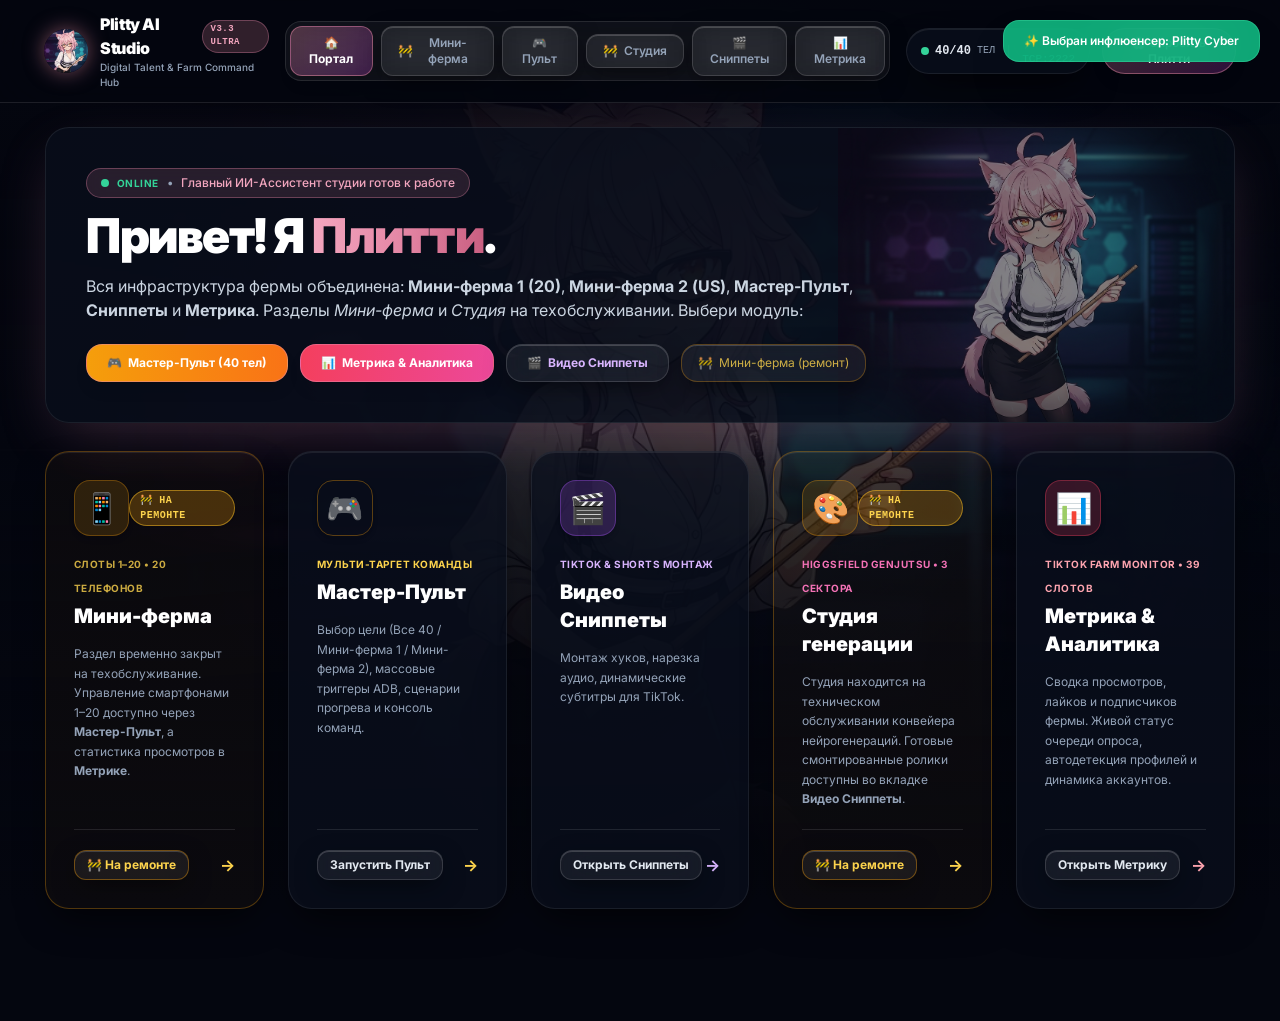
==== admin.html @ fc1f044a "feat(gateway): remove decommissioned Stand card from Portal route grid" ====
<!DOCTYPE html>
<html lang="ru" class="dark">
<head>
  <meta charset="UTF-8">
  <meta name="viewport" content="width=device-width, initial-scale=1.0, maximum-scale=1.0, user-scalable=no">
  <title>Plitty AI Studio — Command & Dance Center</title>
  
  <!-- Cache Control (Prevent Stale Browser Caching) -->
  <meta http-equiv="Cache-Control" content="no-cache, no-store, must-revalidate">
  <meta http-equiv="Pragma" content="no-cache">
  <meta http-equiv="Expires" content="0">
  
  <!-- Telegram WebApp SDK -->
  <script src="https://telegram.org/js/telegram-web-app.js"></script>
  <script>
    if (window.Telegram && window.Telegram.WebApp) {
      try {
        window.Telegram.WebApp.ready();
        window.Telegram.WebApp.expand();
      } catch (e) { console.warn("[Plitty Init]", e); }
    }
  </script>

  <!-- Google Fonts: Inter & JetBrains Mono -->
  <link rel="preconnect" href="https://fonts.googleapis.com">
  <link rel="preconnect" href="https://fonts.gstatic.com" crossorigin>
  <link href="https://fonts.googleapis.com/css2?family=Inter:wght@300;400;500;600;700;800;900&family=JetBrains+Mono:wght@400;500;700&display=swap" rel="stylesheet">

  <!-- Local Tailwind Engine -->
  <script src="tailwind.js"></script>

  <style>
    :root {
      --bg-dark: #04060f;
      --theme-color: #d946ef;
      --theme-glow: rgba(217, 70, 239, 0.5);
      --plitty-rose: #E588A6;
      --dancer-color: #E0A96D;
    }

    body {
      background-color: var(--bg-dark);
      color: #E2E8F0;
      font-family: 'Inter', -apple-system, BlinkMacSystemFont, sans-serif;
      overflow-x: hidden;
      min-height: 100vh;
    }

    .font-mono { font-family: 'JetBrains Mono', monospace; }

    /* Ambient dynamic glow backdrop */
    .ambient-bg {
      position: fixed;
      inset: 0;
      pointer-events: none;
      z-index: 0;
      transition: background 0.8s cubic-bezier(0.4, 0, 0.2, 1);
    }

    /* High-End Glassmorphism Card */
    .glass {
      background: rgba(10, 15, 28, 0.75);
      backdrop-filter: blur(20px);
      -webkit-backdrop-filter: blur(20px);
      border: 1px solid rgba(255, 255, 255, 0.08);
      box-shadow: 0 16px 36px -10px rgba(0, 0, 0, 0.7), inset 0 1px 0 rgba(255, 255, 255, 0.08);
      transition: border-color 0.4s ease, box-shadow 0.4s ease, transform 0.25s ease;
    }
    .glass:hover {
      border-color: rgba(255, 255, 255, 0.2);
    }

    /* Premium Glass Buttons */
    .glass-btn {
      background: rgba(255, 255, 255, 0.06);
      backdrop-filter: blur(16px);
      -webkit-backdrop-filter: blur(16px);
      border: 1px solid rgba(255, 255, 255, 0.14);
      box-shadow: 0 8px 24px -4px rgba(0, 0, 0, 0.5), inset 0 1px 0 rgba(255, 255, 255, 0.18);
      color: #E2E8F0;
      cursor: pointer;
      display: inline-flex;
      align-items: center;
      justify-content: center;
      gap: 6px;
      transition: all 0.25s cubic-bezier(0.16, 1, 0.3, 1);
    }
    .glass-btn:hover {
      background: rgba(255, 255, 255, 0.13);
      border-color: rgba(255, 255, 255, 0.32);
      box-shadow: 0 12px 28px -4px rgba(0, 0, 0, 0.65), inset 0 1px 0 rgba(255, 255, 255, 0.3), 0 0 16px rgba(255, 255, 255, 0.12);
      color: #FFFFFF;
      transform: translateY(-1px);
    }
    .glass-btn:active {
      transform: translateY(1px);
      box-shadow: 0 4px 12px -2px rgba(0, 0, 0, 0.6);
    }

    .glass-btn-accent {
      background: linear-gradient(135deg, rgba(229, 136, 166, 0.28) 0%, rgba(217, 70, 239, 0.22) 100%);
      backdrop-filter: blur(16px);
      -webkit-backdrop-filter: blur(16px);
      border: 1px solid rgba(229, 136, 166, 0.5);
      box-shadow: 0 8px 24px -4px rgba(229, 136, 166, 0.35), inset 0 1px 0 rgba(255, 255, 255, 0.3);
      color: #FFFFFF;
      font-weight: 700;
      cursor: pointer;
      display: inline-flex;
      align-items: center;
      justify-content: center;
      gap: 6px;
      transition: all 0.25s cubic-bezier(0.16, 1, 0.3, 1);
    }
    .glass-btn-accent:hover {
      background: linear-gradient(135deg, rgba(229, 136, 166, 0.45) 0%, rgba(217, 70, 239, 0.38) 100%);
      border-color: rgba(229, 136, 166, 0.85);
      box-shadow: 0 12px 32px -4px rgba(229, 136, 166, 0.5), 0 0 22px rgba(229, 136, 166, 0.4);
      transform: translateY(-1px);
    }

    /* Dynamic Karaoke Word Animation */
    .snip-karaoke-word {
      display: inline-block;
      white-space: nowrap;
      margin: 0 3px;
      transition: transform 0.08s cubic-bezier(0.34, 1.56, 0.64, 1), color 0.08s ease, text-shadow 0.08s ease;
      will-change: transform, color;
    }

    /* Screen Views */
    .screen-view { display: none; }
    .screen-view.active { display: block; animation: fadeIn 0.3s ease-out forwards; }

    @keyframes fadeIn {
      from { opacity: 0; transform: translateY(6px); }
      to { opacity: 1; transform: translateY(0); }
    }

    /* Custom Scrollbar */
    ::-webkit-scrollbar { width: 6px; height: 6px; }
    ::-webkit-scrollbar-track { background: transparent; }
    ::-webkit-scrollbar-thumb { background: rgba(255, 255, 255, 0.16); border-radius: 4px; }
    /* Complete Dropdown / Select Visibility & Contrast Engine */
    :root, html {
      color-scheme: dark !important;
    }

    select,
    select:focus,
    select:active {
      color-scheme: dark !important;
      background-color: #0d1222 !important;
      color: #ffffff !important;
      border: 1px solid rgba(168, 85, 247, 0.35) !important;
      appearance: none !important;
      -webkit-appearance: none !important;
      -moz-appearance: none !important;
      background-image: url("data:image/svg+xml,%3Csvg xmlns='http://www.w3.org/2000/svg' fill='none' viewBox='0 0 24 24' stroke='%23c084fc'%3E%3Cpath stroke-linecap='round' stroke-linejoin='round' stroke-width='2.5' d='M19 9l-7 7-7-7'%3E%3C/path%3E%3C/svg%3E") !important;
      background-repeat: no-repeat !important;
      background-position: calc(100% - 14px) center !important;
      background-size: 16px !important;
      padding-right: 40px !important;
      cursor: pointer !important;
      transition: border-color 0.2s ease, box-shadow 0.2s ease !important;
    }

    select:hover {
      border-color: rgba(217, 70, 239, 0.7) !important;
      box-shadow: 0 0 16px rgba(217, 70, 239, 0.25) !important;
    }

    select:focus {
      border-color: #d946ef !important;
      outline: none !important;
      box-shadow: 0 0 0 3px rgba(217, 70, 239, 0.3) !important;
    }

    /* Windows / Chromium / WebKit Native Dropdown Items Contrast */
    select option,
    select optgroup {
      background-color: #0f1426 !important;
      color: #f8fafc !important;
      font-size: 13px !important;
      font-weight: 600 !important;
      padding: 12px 16px !important;
      line-height: 1.6 !important;
      border-bottom: 1px solid rgba(255, 255, 255, 0.06) !important;
    }

    select option:checked {
      background-color: #7c3aed !important;
      color: #ffffff !important;
      font-weight: 800 !important;
    }

    select option:hover,
    select option:focus {
      background-color: #9333ea !important;
      color: #ffffff !important;
    }

    .theme-transition { transition: all 0.5s cubic-bezier(0.4, 0, 0.2, 1); }

    @keyframes penDraw {
      0% { transform: translate(0, 0) scale(1); opacity: 0.9; }
      25% { transform: translate(-18px, 12px) scale(1.2); opacity: 1; }
      50% { transform: translate(14px, -8px) scale(0.9); opacity: 0.8; }
      75% { transform: translate(-10px, -14px) scale(1.1); opacity: 1; }
      100% { transform: translate(0, 0) scale(1); opacity: 0.9; }
    }
    @keyframes floatUp {
      0% { transform: translateY(0) scale(0.8); opacity: 0; }
      50% { opacity: 1; transform: translateY(-24px) scale(1.3); }
      100% { transform: translateY(-48px) scale(0.6); opacity: 0; }
    }
    @keyframes scanSweep {
      0% { transform: translateY(0); }
      50% { transform: translateY(170px); }
      100% { transform: translateY(0); }
    }
    @keyframes shimmerMove {
      0% { background-position: -200% 0; }
      100% { background-position: 200% 0; }
    }
  </style>
</head>

<body class="text-slate-100 antialiased relative pb-28">

  <!-- FULLSCREEN INTENSE AMBIENT COLOR BACKDROP -->
  <div id="ambient-backdrop" class="ambient-bg"></div>

  <!-- FULLSCREEN AMBIENT PLITTY BACKDROP (Плитти как фон всего экрана, без жестких границ) -->
  <div id="plitty-screen-backdrop" class="fixed inset-0 pointer-events-none z-0 overflow-hidden">
    <div class="absolute inset-0 bg-cover bg-center transition-opacity duration-1000"
         style="background-image: url('plitty_bg.jpg'); opacity: 0.20; filter: saturate(1.15); mask-image: radial-gradient(ellipse 85% 75% at 75% 40%, rgba(0,0,0,1) 20%, rgba(0,0,0,0) 85%); -webkit-mask-image: radial-gradient(ellipse 85% 75% at 75% 40%, rgba(0,0,0,1) 20%, rgba(0,0,0,0) 85%);">
    </div>
    <div class="absolute inset-0 bg-gradient-to-t from-[#04060f] via-transparent to-[#04060f]/60"></div>
  </div>

  <!-- TOAST NOTIFICATION -->
  <div id="toast" class="fixed top-5 right-5 z-50 transform -translate-y-24 opacity-0 transition-all duration-300 pointer-events-none flex items-center gap-3 px-5 py-3 rounded-2xl bg-emerald-500/90 text-white font-semibold shadow-2xl backdrop-blur-xl border border-emerald-400/50 text-xs">
    <span id="toast-msg">Скопировано в буфер!</span>
  </div>

  <!-- FULLSCREEN IMAGE & VIDEO MODAL (ZOOM) -->
  <div id="img-modal" class="fixed inset-0 z-50 hidden bg-black/92 backdrop-blur-xl flex items-center justify-center p-4" onclick="closeModal()">
    <div class="relative max-w-5xl max-h-[96vh] flex flex-col items-center" onclick="event.stopPropagation()">
      <img id="modal-img" src="" class="max-h-[86vh] max-w-full rounded-2xl shadow-2xl object-contain border border-slate-700">
      <video id="modal-vid" src="" controls autoplay loop class="hidden max-h-[86vh] max-w-full rounded-2xl shadow-2xl border border-slate-700"></video>
      <div class="flex items-center justify-between w-full mt-3 px-2">
        <span id="modal-caption" class="text-xs text-slate-300 font-medium truncate max-w-[80%]"></span>
        <button onclick="closeModal()" class="glass-btn px-4 py-1.5 rounded-xl text-xs font-semibold text-white">Закрыть (Esc)</button>
      </div>
    </div>
  </div>

  <!-- TOP GLOBAL HEADER -->
  <header id="main-header" class="sticky top-0 z-40 backdrop-blur-2xl bg-[#04060f]/85 border-b border-white/10 px-3 sm:px-6 lg:px-8 py-3 transition-all">
    <div class="w-full max-w-[98%] 2xl:max-w-[2150px] mx-auto flex items-center justify-between gap-4">
      
      <!-- Brand & Hub Return -->
      <div class="flex items-center gap-3.5">
        <button onclick="navToView('gateway')" class="flex items-center gap-3 group focus:outline-none" title="В главный портал">
          <div class="relative w-11 h-11 rounded-full overflow-hidden shadow-[0_0_20px_rgba(229,136,166,0.5)] group-hover:scale-105 transition-all shrink-0">
            <img src="plitty_avatar.jpg?v=4" onerror="this.src='catgirl_avatar.png?v=4'" alt="Plitty" class="w-full h-full object-cover">
          </div>
          <div class="text-left">
            <div class="flex items-center gap-2">
              <span class="text-base font-black tracking-tight text-white group-hover:text-[#F3A6BF] transition-colors">Plitty AI Studio</span>
              <span class="text-[9px] font-mono font-bold uppercase tracking-wider px-2 py-0.5 rounded-full bg-[rgba(229,136,166,0.2)] text-[#F3A6BF] border border-[rgba(229,136,166,0.35)]">v3.3 Ultra</span>
            </div>
            <div class="text-[10px] text-slate-400 font-medium">Digital Talent & Farm Command Hub</div>
          </div>
        </button>
      </div>

      <!-- Navigation Section Buttons with Glass effect -->
      <nav class="hidden md:flex items-center gap-2 p-1 rounded-2xl bg-white/5 border border-white/10 backdrop-blur-md">
        <button id="nav-btn-gateway" onclick="navToView('gateway')" class="glass-btn px-4 py-2 rounded-xl text-xs font-bold transition-all text-white">
          🏠 Портал
        </button>
        <button id="nav-btn-minifarm" onclick="navToView('minifarm')" class="glass-btn px-4 py-2 rounded-xl text-xs font-semibold text-amber-300/80 hover:text-amber-200 transition-all flex items-center gap-1.5 border border-amber-500/20">
          <span>🚧</span> <span>Мини-ферма</span>
        </button>

        <button id="nav-btn-pult" onclick="navToView('pult')" class="glass-btn px-4 py-2 rounded-xl text-xs font-semibold text-slate-400 hover:text-white transition-all">
          🎮 Пульт
        </button>
        <button id="nav-btn-higgsfield" onclick="navToView('higgsfield')" class="glass-btn px-4 py-2 rounded-xl text-xs font-semibold text-amber-300/80 hover:text-amber-200 transition-all flex items-center gap-1.5 border border-amber-500/20">
          <span>🚧</span> <span>Студия</span>
        </button>
        <button id="nav-btn-snippets" onclick="navToView('snippets')" class="glass-btn px-4 py-2 rounded-xl text-xs font-semibold text-purple-300 hover:text-white transition-all">
          🎬 Сниппеты
        </button>
        <button id="nav-btn-metrics" onclick="navToView('metrics')" class="glass-btn px-4 py-2 rounded-xl text-xs font-semibold text-rose-300 hover:text-white transition-all">
          📊 Метрика
        </button>

      </nav>

      <!-- Telemetry & Assistant Trigger -->
      <div class="flex items-center gap-3">
        <div class="hidden sm:flex items-center gap-2.5 px-3.5 py-1.5 rounded-full glass text-xs font-mono">
          <div class="flex items-center gap-1.5">
            <span class="w-2 h-2 rounded-full bg-emerald-400 animate-pulse"></span>
            <span class="text-slate-200 font-semibold">40/40</span>
            <span class="text-[10px] text-slate-400">ТЕЛ</span>
          </div>
          <span class="text-white/20">|</span>
          <div class="text-[11px] text-[#2DD4BF] font-medium">⚡ TCP:2222</div>
        </div>

        <button onclick="togglePlittyAssistant()" class="glass-btn-accent px-4 py-1.5 rounded-full text-xs font-semibold shadow-lg">
          <span>🌸 Спросить Плитти</span>
        </button>
      </div>

    </div>
  </header>

  <!-- ================================================================= -->
  <!-- SCREEN 1: GATEWAY HUB (Главный портал)                            -->
  <!-- ================================================================= -->
  <main id="view-gateway" class="screen-view active w-full max-w-[98%] 2xl:max-w-[2150px] mx-auto px-3 sm:px-6 lg:px-8 pt-6 space-y-7 relative z-10">
    
    <!-- Hero Box with Plitty -->
    <div class="glass rounded-3xl p-6 lg:p-10 relative overflow-hidden border-[var(--plitty-rose)]/40 shadow-[0_20px_60px_-15px_rgba(229,136,166,0.25)]">
      <!-- Full-Bleed Plitty Art (Без рамок и границ, вливается в карточку) -->
      <div class="absolute right-0 bottom-0 top-0 w-full md:w-5/12 lg:w-4/12 pointer-events-none overflow-hidden hidden sm:flex items-end justify-end z-0">
        <img src="plitty_bg.jpg" alt="Plitty" class="h-full w-full object-cover object-top opacity-50 hover:opacity-75 transition-opacity duration-500"
             style="mask-image: linear-gradient(to right, transparent 0%, rgba(0,0,0,0.85) 35%, rgba(0,0,0,1) 100%), linear-gradient(to top, transparent 0%, rgba(0,0,0,1) 25%); -webkit-mask-image: linear-gradient(to right, transparent 0%, rgba(0,0,0,0.85) 35%, rgba(0,0,0,1) 100%), linear-gradient(to top, transparent 0%, rgba(0,0,0,1) 25%);">
      </div>
      <div class="flex flex-col md:flex-row items-center gap-8 relative z-10">

        <div class="flex-1 text-center md:text-left space-y-3.5">
          <div class="inline-flex items-center gap-2 px-3.5 py-1.5 rounded-full bg-[rgba(229,136,166,0.14)] border border-[rgba(229,136,166,0.35)] text-xs text-[#F3A6BF] font-medium backdrop-blur-md">
            <span class="w-2 h-2 rounded-full bg-emerald-400 animate-pulse"></span> <span class="text-emerald-400 font-bold uppercase tracking-wider text-[10px]">ONLINE</span> <span class="text-slate-400">•</span> <span>Главный ИИ-Ассистент студии готов к работе</span>
          </div>
          <h1 class="text-3xl lg:text-5xl font-black text-white tracking-tight">
            Привет! Я <span class="text-transparent bg-clip-text bg-gradient-to-r from-[#F3A6BF] via-[#E588A6] to-[#C95F81]">Плитти</span>.
          </h1>
          <p class="text-sm lg:text-base text-slate-300 max-w-3xl leading-relaxed">
            Вся инфраструктура фермы объединена: <b>Мини-ферма 1 (20)</b>, <b>Мини-ферма 2 (US)</b>, <b>Мастер-Пульт</b>, <b>Сниппеты</b> и <b>Метрика</b>. Разделы <i>Мини-ферма</i> и <i>Студия</i> на техобслуживании. Выбери модуль:
          </p>
          
          <div class="flex flex-wrap items-center justify-center md:justify-start gap-3 pt-2">
            <button onclick="navToView('pult')" class="glass-btn-accent px-5 py-2.5 rounded-2xl text-xs font-bold text-white shadow-lg bg-gradient-to-r from-amber-500 to-orange-500 hover:from-amber-400 hover:to-orange-400 flex items-center gap-1.5">
              <span>🎮</span> <span>Мастер-Пульт (40 тел)</span>
            </button>
            <button onclick="navToView('metrics')" class="glass-btn-accent px-5 py-2.5 rounded-2xl text-xs font-bold text-white shadow-lg bg-gradient-to-r from-rose-500 to-pink-500 hover:from-rose-400 hover:to-pink-400 flex items-center gap-1.5">
              <span>📊</span> <span>Метрика & Аналитика</span>
            </button>
            <button onclick="navToView('snippets')" class="glass-btn px-5 py-2.5 rounded-2xl text-xs hover:border-purple-400/60 text-purple-300 font-bold flex items-center gap-1.5">
              <span>🎬</span> <span>Видео Сниппеты</span>
            </button>
            <button onclick="navToView('minifarm')" class="glass-btn px-4 py-2.5 rounded-2xl text-xs text-amber-300/80 hover:text-amber-200 border-amber-500/30 flex items-center gap-1.5">
              <span>🚧</span> <span>Мини-ферма (ремонт)</span>
            </button>
          </div>
        </div>
      </div>
    </div>

    <!-- 5 Main Route Cards -->
    <div class="grid grid-cols-1 md:grid-cols-2 lg:grid-cols-3 xl:grid-cols-5 gap-6">
      <!-- Card 1: Minifarm (20 phones) - UNDER MAINTENANCE -->
      <div onclick="navToView('minifarm', 'all')" class="glass rounded-3xl p-7 group cursor-pointer border-amber-500/30 hover:border-amber-400/70 bg-amber-500/[0.03] transition-all flex flex-col justify-between hover:shadow-[0_16px_45px_-10px_rgba(245,158,11,0.25)]">
        <div class="space-y-3.5">
          <div class="flex items-center justify-between">
            <div class="w-14 h-14 rounded-2xl bg-amber-500/15 border border-amber-500/30 flex items-center justify-center text-3xl group-hover:scale-110 transition-transform shadow-md">
              📱
            </div>
            <span class="px-2.5 py-0.5 rounded-full text-[10px] font-black uppercase tracking-wider bg-amber-500/25 text-amber-300 border border-amber-400/50 font-mono shadow-sm">🚧 НА РЕМОНТЕ</span>
          </div>
          <div>
            <span class="text-[10px] font-bold uppercase tracking-wider text-amber-300/80">СЛОТЫ 1–20 • 20 ТЕЛЕФОНОВ</span>
            <h2 class="text-xl font-black text-white mt-1 group-hover:text-amber-300 transition-colors">Мини-ферма</h2>
          </div>
          <p class="text-xs text-slate-400 leading-relaxed">
            Раздел временно закрыт на техобслуживание. Управление смартфонами 1–20 доступно через <b>Мастер-Пульт</b>, а статистика просмотров в <b>Метрике</b>.
          </p>
        </div>
        <div class="pt-5 mt-5 border-t border-white/10 flex items-center justify-between text-xs font-bold text-amber-300">
          <span class="glass-btn px-3 py-1.5 rounded-xl border border-amber-500/40 text-amber-300 font-bold">🚧 На ремонте</span>
          <span class="group-hover:translate-x-1.5 transition-transform text-base">&rarr;</span>
        </div>
      </div>

      

      <!-- Card 3: Pult -->
      <div onclick="navToView('pult')" class="glass rounded-3xl p-7 group cursor-pointer hover:border-amber-400 transition-all flex flex-col justify-between hover:shadow-[0_16px_45px_-10px_rgba(245,158,11,0.3)]">
        <div class="space-y-3.5">
          <div class="w-14 h-14 rounded-2xl bg-amber-500/18 border border-amber-500/35 flex items-center justify-center text-3xl group-hover:scale-110 transition-transform shadow-md">
            🎮
          </div>
          <div>
            <span class="text-[10px] font-bold uppercase tracking-wider text-amber-300">МУЛЬТИ-ТАРГЕТ КОМАНДЫ</span>
            <h2 class="text-xl font-black text-white mt-1 group-hover:text-amber-300 transition-colors">Мастер-Пульт</h2>
          </div>
          <p class="text-xs text-slate-400 leading-relaxed">
            Выбор цели (Все 40 / Мини-ферма 1 / Мини-ферма 2), массовые триггеры ADB, сценарии прогрева и консоль команд.
          </p>
        </div>
        <div class="pt-5 mt-5 border-t border-white/10 flex items-center justify-between text-xs font-bold text-amber-300">
          <span class="glass-btn px-3 py-1.5 rounded-xl">Запустить Пульт</span>
          <span class="group-hover:translate-x-1.5 transition-transform text-base">&rarr;</span>
        </div>
      </div>

      <!-- Card 4: Video Snippets (скр 1) -->
      <div onclick="navToView('snippets')" class="glass rounded-3xl p-7 group cursor-pointer hover:border-purple-400 transition-all flex flex-col justify-between hover:shadow-[0_16px_45px_-10px_rgba(168,85,247,0.3)]">
        <div class="space-y-3.5">
          <div class="w-14 h-14 rounded-2xl bg-purple-500/20 border border-purple-500/35 flex items-center justify-center text-3xl group-hover:scale-110 transition-transform shadow-md">
            🎬
          </div>
          <div>
            <span class="text-[10px] font-bold uppercase tracking-wider text-purple-300">TIKTOK & SHORTS МОНТАЖ</span>
            <h2 class="text-xl font-black text-white mt-1 group-hover:text-purple-300 transition-colors">Видео Сниппеты</h2>
          </div>
          <p class="text-xs text-slate-400 leading-relaxed">
            Монтаж хуков, нарезка аудио, динамические субтитры для TikTok.
          </p>
        </div>
        <div class="pt-5 mt-5 border-t border-white/10 flex items-center justify-between text-xs font-bold text-purple-300">
          <span class="glass-btn px-3 py-1.5 rounded-xl">Открыть Сниппеты</span>
          <span class="group-hover:translate-x-1.5 transition-transform text-base">&rarr;</span>
        </div>
      </div>

      <!-- Card 5: Higgsfield Generation Studio - UNDER MAINTENANCE -->
      <div onclick="navToView('higgsfield')" class="glass rounded-3xl p-7 group cursor-pointer border-amber-500/30 hover:border-amber-400/70 bg-amber-500/[0.03] transition-all flex flex-col justify-between hover:shadow-[0_16px_45px_-10px_rgba(245,158,11,0.25)]">
        <div class="space-y-3.5">
          <div class="flex items-center justify-between">
            <div class="w-14 h-14 rounded-2xl bg-amber-500/15 border border-amber-500/30 flex items-center justify-center text-3xl group-hover:scale-110 transition-transform shadow-md">
              🎨
            </div>
            <span class="px-2.5 py-0.5 rounded-full text-[10px] font-black uppercase tracking-wider bg-amber-500/25 text-amber-300 border border-amber-400/50 font-mono shadow-sm">🚧 НА РЕМОНТЕ</span>
          </div>
          <div>
            <span class="text-[10px] font-bold uppercase tracking-wider text-pink-400">HIGGSFIELD GENJUTSU • 3 СЕКТОРА</span>
            <h2 class="text-xl font-black text-white mt-1 group-hover:text-amber-300 transition-colors">Студия генерации</h2>
          </div>
          <p class="text-xs text-slate-400 leading-relaxed">
            Студия находится на техническом обслуживании конвейера нейрогенераций. Готовые смонтированные ролики доступны во вкладке <b>Видео Сниппеты</b>.
          </p>
        </div>
        <div class="pt-5 mt-5 border-t border-white/10 flex items-center justify-between text-xs font-bold text-amber-300">
          <span class="glass-btn px-3 py-1.5 rounded-xl border border-amber-500/40 text-amber-300 font-bold">🚧 На ремонте</span>
          <span class="group-hover:translate-x-1.5 transition-transform text-base">&rarr;</span>
        </div>
      </div>

      <!-- Card 6: Metrics & Analytics (6-й основной модуль) -->
      <div onclick="navToView('metrics')" class="glass rounded-3xl p-7 group cursor-pointer hover:border-rose-400 transition-all flex flex-col justify-between hover:shadow-[0_16px_45px_-10px_rgba(244,63,94,0.35)]">
        <div class="space-y-3.5">
          <div class="w-14 h-14 rounded-2xl bg-rose-500/20 border border-rose-500/35 flex items-center justify-center text-3xl group-hover:scale-110 transition-transform shadow-md">
            📊
          </div>
          <div>
            <span class="text-[10px] font-bold uppercase tracking-wider text-rose-300">TIKTOK FARM MONITOR • 39 СЛОТОВ</span>
            <h2 class="text-xl font-black text-white mt-1 group-hover:text-rose-300 transition-colors">Метрика & Аналитика</h2>
          </div>
          <p class="text-xs text-slate-400 leading-relaxed">
            Сводка просмотров, лайков и подписчиков фермы. Живой статус очереди опроса, автодетекция профилей и динамика аккаунтов.
          </p>
        </div>
        <div class="pt-5 mt-5 border-t border-white/10 flex items-center justify-between text-xs font-bold text-rose-300">
          <span class="glass-btn px-3 py-1.5 rounded-xl">Открыть Метрику</span>
          <span class="group-hover:translate-x-1.5 transition-transform text-base">&rarr;</span>
        </div>
      </div>

    </div>
  </main>

  <!-- ================================================================= -->
  <!-- SCREEN 2: MINIFARM VIEW (Слоты 1–20 & Танцульки)                   -->
  <!-- ================================================================= -->
  <main id="view-minifarm" class="screen-view w-full max-w-[98%] 2xl:max-w-[2150px] mx-auto px-3 sm:px-6 lg:px-8 pt-6 space-y-6 relative z-10">

    <!-- =============================================================== -->
    <!-- 🚧 MAINTENANCE SCREEN (ПЛИТТИ НА РЕМОНТЕ)                       -->
    <!-- =============================================================== -->
    <div class="glass p-6 sm:p-10 lg:p-12 rounded-3xl border border-amber-500/30 bg-gradient-to-b from-amber-500/[0.08] via-slate-900/70 to-slate-950/90 shadow-[0_20px_60px_-15px_rgba(245,158,11,0.25)] relative overflow-hidden mb-8">
      <!-- Glow ambient lights -->
      <div class="absolute -top-24 -right-24 w-96 h-96 bg-amber-500/10 rounded-full blur-3xl pointer-events-none"></div>
      <div class="absolute -bottom-24 -left-24 w-96 h-96 bg-orange-500/10 rounded-full blur-3xl pointer-events-none"></div>

      <div class="relative z-10 flex flex-col lg:flex-row items-center gap-8 lg:gap-12">
        <!-- Plitty Construction Art -->
        <div class="relative shrink-0 group">
          <div class="w-64 sm:w-72 md:w-80 rounded-3xl overflow-hidden border-2 border-amber-400/50 shadow-[0_0_40px_rgba(245,158,11,0.3)] group-hover:scale-[1.02] transition-transform duration-300 bg-slate-950">
            <img src="plitty_construction.jpg" alt="Плитти на ремонте" class="w-full h-auto object-cover">
          </div>
          <div class="absolute -bottom-3 left-1/2 -translate-x-1/2 px-4 py-1.5 rounded-full bg-gradient-to-r from-amber-500 to-orange-500 text-slate-950 font-black text-xs uppercase tracking-wider shadow-lg flex items-center gap-1.5 whitespace-nowrap">
            <span>🚧</span> <span>ТЕХОБСЛУЖИВАНИЕ</span>
          </div>
        </div>

        <!-- Details & Instructions -->
        <div class="flex-1 text-center lg:text-left space-y-4">
          <div class="inline-flex items-center gap-2 px-3.5 py-1.5 rounded-full bg-amber-500/20 border border-amber-500/40 text-amber-300 text-xs font-mono font-bold tracking-wide">
            <span class="w-2 h-2 rounded-full bg-amber-400 animate-ping"></span>
            <span>РАЗДЕЛ ВРЕМЕННО НА РЕМОНТЕ</span>
          </div>

          <h1 class="text-2xl sm:text-3xl lg:text-4xl font-black text-white tracking-tight leading-tight">
            📱 Мини-ферма (Слоты 1–20) на техобслуживании
          </h1>

          <p class="text-sm sm:text-base text-slate-300 leading-relaxed max-w-2xl font-normal">
            Раздел персональных карточек танцовщиц и стейджинга закрыт на реконструкцию. Все 20 смартфонов Мини-фермы 1 находятся в сети и подключены к центральной системе управления.
          </p>

          <!-- Alternative routing info -->
          <div class="p-4 rounded-2xl bg-white/5 border border-white/10 backdrop-blur-md max-w-2xl text-left space-y-1.5 text-xs text-slate-300">
            <div class="font-bold text-amber-300 flex items-center gap-1.5">
              <span>💡</span> <span>Куда перейти для работы:</span>
            </div>
            <p class="text-slate-400 leading-relaxed">
              Массовый запуск прогрева, сценариев и ADB-команд для слотов 1–20 доступен в <b>Мастер-Пульте</b> (фильтр «Мини-ферма 1»). Просмотры роликов и статистика профилей доступны в разделе <b>Метрика & Аналитика</b>.
            </p>
          </div>

          <!-- Quick Navigation Actions -->
          <div class="pt-2 flex flex-wrap items-center justify-center lg:justify-start gap-3">
            <button onclick="navToView('gateway')" class="glass-btn px-5 py-2.5 rounded-2xl text-xs font-bold text-white hover:border-white/40">
              🏠 Главный портал
            </button>
            <button onclick="navToView('pult', 'minifarm')" class="glass-btn-accent px-5 py-2.5 rounded-2xl text-xs font-bold text-white shadow-lg bg-gradient-to-r from-amber-500 to-orange-500 hover:from-amber-400 hover:to-orange-400 flex items-center gap-1.5">
              <span>🎮</span> <span>Мастер-Пульт</span>
            </button>
            <button onclick="navToView('metrics')" class="glass-btn px-5 py-2.5 rounded-2xl text-xs font-bold text-rose-300 border-rose-500/40 hover:border-rose-400 flex items-center gap-1.5">
              <span>📊</span> <span>Метрика & Аналитика</span>
            </button>
          </div>
        </div>
      </div>
    </div>

    <!-- Исходный интерфейс сохранен в режиме разработчика -->
    <details class="glass p-4 rounded-3xl border border-white/10 opacity-70 hover:opacity-100 transition-opacity">
      <summary class="cursor-pointer text-xs font-mono text-slate-400 hover:text-white font-bold select-none p-2 flex items-center justify-between">
        <span>🛠️ Режим разработчика: Развернуть исходный интерфейс Мини-фермы</span>
        <span class="text-amber-400 text-[11px] font-normal">кликните для просмотра</span>
      </summary>
      <div class="mt-4 pt-4 border-t border-white/10 space-y-6">

    
    <!-- Minifarm Top Control Bar with Glass effect -->
    <div class="flex flex-col sm:flex-row sm:items-center justify-between gap-4 glass p-4 rounded-3xl">
      <div>
        <div class="flex items-center gap-2">
          <span class="text-xs font-bold uppercase tracking-wider text-[#E588A6]">МИНИ-ФЕРМА: СЛОТЫ 1–20</span>
          <span class="text-xs text-slate-500">&bull;</span>
          <span class="text-xs text-teal-400 font-mono">10 Танцовщиц • 4 Штурмовика • 1 VIP Кира • 5 QA Стейджинг (Port 5038)</span>
        </div>
        <h1 class="text-2xl font-black text-white tracking-tight mt-0.5">Управление Мини-фермой</h1>
      </div>

      <!-- Scope Switcher Pills -->
      <div class="flex flex-wrap items-center gap-3">
        <div class="inline-flex p-1.5 rounded-2xl bg-slate-900/90 border border-white/10 text-xs font-bold gap-1.5 overflow-x-auto max-w-full">
          <button id="minifarm-scope-all" onclick="setMinifarmScope('all')" class="glass-btn px-3.5 py-2 rounded-xl transition-all font-bold">
            🔘 Все (20)
          </button>
          <button id="minifarm-scope-dancers" onclick="setMinifarmScope('dancers')" class="glass-btn px-3.5 py-2 rounded-xl transition-all text-[#F3A6BF] hover:text-white font-bold">
            💃 Танцовщицы (10)
          </button>
          <button id="minifarm-scope-stormtroopers" onclick="setMinifarmScope('stormtroopers')" class="glass-btn px-3.5 py-2 rounded-xl transition-all text-red-400 hover:text-white font-bold">
            ⚔️ Штурмовики (4)
          </button>
          <button id="minifarm-scope-vip_keira" onclick="setMinifarmScope('vip_keira')" class="glass-btn px-3.5 py-2 rounded-xl transition-all text-amber-300 hover:text-white font-bold">
            👑 VIP Кира (1)
          </button>
          <button id="minifarm-scope-staging" onclick="setMinifarmScope('staging')" class="glass-btn px-3.5 py-2 rounded-xl transition-all text-cyan-300 hover:text-white font-bold">
            🧪 QA & Стейджинг (5)
          </button>
        </div>

        <input type="text" id="minifarm-search" oninput="handleMinifarmSearch()" placeholder="Поиск по имени, слоту, городу..." class="bg-slate-900/80 border border-white/15 rounded-2xl px-4 py-2 text-xs text-white placeholder-slate-500 focus:outline-none focus:border-[#E588A6] w-64 shadow-inner">
        
        <button onclick="navToView('pult', 'minifarm')" class="glass-btn px-4 py-2 rounded-2xl text-amber-300 text-xs font-bold hover:border-amber-400/60">
          <span>🎮 Пульт Мини-фермы</span>
        </button>
      </div>
    </div>

    <!-- =============================================================== -->
    <!-- SCOPE 1: 'ALL' OVERVIEW (20 Смартфонов в Glassmorphism)         -->
    <!-- =============================================================== -->
    <div id="minifarm-view-all" class="space-y-8 hidden">
      <!-- Section 1: 10 Dancers Overview Grid -->
      <div class="space-y-4">
        <div class="flex flex-wrap items-center justify-between gap-3 glass p-4 rounded-3xl border-[#E588A6]/30 shadow-lg">
          <div class="flex items-center gap-2.5">
            <span class="w-3 h-3 rounded-full bg-[#E588A6] animate-pulse"></span>
            <div>
              <h3 class="text-base font-bold text-white tracking-tight">1. Танцовщицы основного состава (Слоты 01–10)</h3>
              <p class="text-xs text-slate-400 font-mono">10 инфлюенсеров • Личные TikTok & Instagram профили • USB Port 5038</p>
            </div>
          </div>
          <div class="flex flex-wrap items-center gap-2">
            <button onclick="runMinifarmGroupAction('dancers', 'clean_storage')" class="glass-btn px-3.5 py-1.5 rounded-xl text-xs font-bold text-rose-300 hover:border-rose-400/60 flex items-center gap-1.5">
              <span>🧹 Очистить всех танцовщиц (01–10)</span>
            </button>
            <button onclick="setMinifarmScope('dancers')" class="glass-btn-accent px-4 py-1.5 rounded-xl text-xs font-bold text-white flex items-center gap-1">
              <span>💃 Открыть Студию Танцовщиц &rarr;</span>
            </button>
          </div>
        </div>
        <div id="all-dancers-grid" class="grid grid-cols-1 md:grid-cols-2 xl:grid-cols-3 2xl:grid-cols-5 gap-5">
          <!-- Rendered via JS -->
        </div>
      </div>

      <!-- Section 2: Stormtroopers Stress Lab -->
      <div class="space-y-4 pt-4 border-t border-white/10">
        <div class="flex flex-wrap items-center justify-between gap-3 glass p-4 rounded-3xl border-red-500/30 shadow-lg shadow-red-500/5">
          <div class="flex items-center gap-2.5">
            <span class="w-3 h-3 rounded-full bg-red-500 animate-ping"></span>
            <div>
              <h3 class="text-base font-bold text-white tracking-tight">2. Штурмовики — Hardcore Stress Lab (Слоты 11–14)</h3>
              <p class="text-xs text-red-300 font-mono">4 телефона-героя: разведка алгоритмов, накрутка, тест спам-фильтров и проверка на бан</p>
            </div>
          </div>
          <div class="flex flex-wrap items-center gap-2">
            <button onclick="runMinifarmGroupAction('stormtroopers', 'clean_storage')" class="glass-btn px-3.5 py-1.5 rounded-xl text-xs font-bold text-rose-400 hover:border-rose-500/60 flex items-center gap-1.5">
              <span>🧹 Очистить всех штурмовиков (11–14)</span>
            </button>
            <button onclick="setMinifarmScope('stormtroopers')" class="glass-btn px-4 py-1.5 rounded-xl text-xs font-bold text-red-300 hover:text-white border-red-500/40">
              <span>⚔️ Только штурмовики &rarr;</span>
            </button>
          </div>
        </div>
        <div id="all-storm-grid" class="grid grid-cols-1 md:grid-cols-2 xl:grid-cols-4 gap-5">
          <!-- Rendered via JS -->
        </div>
      </div>

      <!-- Section 3: VIP Keira Phone (Slot 15) -->
      <div class="space-y-4 pt-4 border-t border-white/10">
        <div class="flex flex-wrap items-center justify-between gap-3 glass p-4 rounded-3xl border-amber-500/40 shadow-xl shadow-amber-500/10">
          <div class="flex items-center gap-2.5">
            <span class="w-3 h-3 rounded-full bg-amber-400 shadow-[0_0_12px_#F59E0B]"></span>
            <div>
              <h3 class="text-base font-bold text-white tracking-tight">3. Командный Центр Plitty & VIP KeiraStove (Слот 15)</h3>
              <p class="text-xs text-amber-300 font-mono">👑 Священный флагманский смартфон • Строго защищен от автоматических скриптов</p>
            </div>
          </div>
          <div class="flex items-center gap-2">
            <span class="px-3 py-1 rounded-full bg-amber-500/20 border border-amber-500/50 text-[11px] font-mono font-bold text-amber-300">
              🔒 STRICTLY PROTECTED
            </span>
            <button onclick="setMinifarmScope('vip_keira')" class="glass-btn px-4 py-1.5 rounded-xl text-xs font-bold text-amber-300 hover:text-white border-amber-500/40">
              <span>👑 VIP-карточка Киры &rarr;</span>
            </button>
          </div>
        </div>
        <div id="all-vip-grid">
          <!-- Rendered via JS -->
        </div>
      </div>

      <!-- Section 4: QA & Staging Lab (Slots 16-20) -->
      <div class="space-y-4 pt-4 border-t border-white/10">
        <div class="flex flex-wrap items-center justify-between gap-3 glass p-4 rounded-3xl border-cyan-500/30">
          <div class="flex items-center gap-2.5">
            <span class="w-3 h-3 rounded-full bg-cyan-400"></span>
            <div>
              <h3 class="text-base font-bold text-white tracking-tight">4. QA & Стейджинг Лаборатория (Слоты 16–20)</h3>
              <p class="text-xs text-cyan-300 font-mono">5 тестовых телефонов (обоина TEST) • Проверка фич, заливки и плашек плагиата TT/IG</p>
            </div>
          </div>
          <div class="flex flex-wrap items-center gap-2">
            <button onclick="runMinifarmGroupAction('staging', 'clean_storage')" class="glass-btn px-3.5 py-1.5 rounded-xl text-xs font-bold text-cyan-300 hover:border-cyan-400/60 flex items-center gap-1.5">
              <span>🧹 Очистить весь стейджинг (16–20)</span>
            </button>
            <button onclick="setMinifarmScope('staging')" class="glass-btn px-4 py-1.5 rounded-xl text-xs font-bold text-cyan-300 hover:text-white border-cyan-500/40">
              <span>🧪 Только стейджинг &rarr;</span>
            </button>
          </div>
        </div>
        <div id="all-staging-grid" class="grid grid-cols-1 md:grid-cols-2 xl:grid-cols-3 2xl:grid-cols-5 gap-5">
          <!-- Rendered via JS -->
        </div>
      </div>
    </div>

    <!-- =============================================================== -->
    <!-- SCOPE 2: 'DANCERS' FULL 3-COLUMN STUDIO (from dashboard.html)    -->
    <!-- =============================================================== -->
    <div id="minifarm-view-dancers" class="glass rounded-3xl p-4 lg:p-7 shadow-2xl relative overflow-hidden theme-transition border">
      
      <!-- Top Subheader -->
      <div class="flex flex-wrap items-center justify-between pb-4 mb-4 border-b border-white/10 gap-3">
        <div class="flex items-center gap-3">
          <span class="text-2xl animate-bounce">✨</span>
          <div>
            <h2 id="dancers-brand-title" class="text-lg font-black tracking-wide uppercase theme-transition text-white">
              AI DANCE STUDIO — 10 ТАНЦОВЩИЦ
            </h2>
            <p class="text-[10px] text-slate-400 font-medium tracking-wider uppercase">Интерактивный центр управления ДНК, фотосессиями и промптами</p>
          </div>
        </div>

        <div class="flex items-center gap-2 text-xs">
          <span class="px-3 py-1 rounded-full glass text-slate-300 font-semibold">
            50 Мастер-Ассетов ✅
          </span>
          <span class="px-3 py-1 rounded-full bg-emerald-500/10 border border-emerald-500/25 text-emerald-400 font-semibold">
            10/10 Слоты 1–10
          </span>
          <button onclick="openModalCurrent()" class="glass-btn px-3 py-1 rounded-xl text-xs font-semibold text-white">
            🔍 Зум фото
          </button>
        </div>
      </div>

      <!-- 3-COLUMNS WORKSPACE -->
      <div class="grid grid-cols-1 lg:grid-cols-12 gap-6 items-start">
        
        <!-- COL 1: ROSTER LIST (LEFT, 3 cols) -->
        <div class="lg:col-span-3 flex flex-col space-y-3.5 border-r border-white/10 pr-4">
          <!-- Filter Pills with Glass style -->
          <div class="flex gap-1.5 overflow-x-auto pb-1 text-[10px]">
            <button onclick="setNicheFilter('all')" class="niche-btn glass-btn px-2.5 py-1.5 rounded-xl font-bold whitespace-nowrap" data-filter="all">Все (10)</button>
            <button onclick="setNicheFilter('asia')" class="niche-btn glass-btn px-2.5 py-1.5 rounded-xl font-semibold text-slate-400 whitespace-nowrap" data-filter="asia">K-Pop (3)</button>
            <button onclick="setNicheFilter('anime')" class="niche-btn glass-btn px-2.5 py-1.5 rounded-xl font-semibold text-slate-400 whitespace-nowrap" data-filter="anime">Аниме (2)</button>
            <button onclick="setNicheFilter('alt')" class="niche-btn glass-btn px-2.5 py-1.5 rounded-xl font-semibold text-slate-400 whitespace-nowrap" data-filter="alt">Готика (2)</button>
            <button onclick="setNicheFilter('lifestyle')" class="niche-btn glass-btn px-2.5 py-1.5 rounded-xl font-semibold text-slate-400 whitespace-nowrap" data-filter="lifestyle">Лайф (3)</button>
          </div>

          <!-- Dancers Scrollable Cards List -->
          <div id="dancers-roster-list" class="space-y-2.5 overflow-y-auto max-h-[760px] 2xl:max-h-[840px] pr-1.5">
            <!-- Injected via JS -->
          </div>
        </div>

        <!-- COL 2: MAIN ASSET INSPECTOR (CENTER, 5 cols) -->
        <div class="lg:col-span-5 flex flex-col space-y-4">
          <!-- Selected Model Hero Banner -->
          <div id="dancer-hero-card" class="glass rounded-3xl p-5 relative overflow-hidden theme-transition border">
            <div id="dancer-hero-accent-glow" class="absolute -right-16 -top-16 w-80 h-80 rounded-full blur-3xl opacity-40 pointer-events-none ambient-bg"></div>

            <div class="flex items-start justify-between gap-4 relative z-10">
              <div class="flex items-center gap-4">
                <div class="relative shrink-0">
                  <img id="dancer-avatar" src="" class="w-16 h-16 rounded-2xl object-cover border-2 shadow-xl theme-transition">
                  <span id="dancer-flag" class="absolute -bottom-1 -right-1 text-base bg-slate-900 rounded-full px-1 border border-slate-700"></span>
                </div>
                <div>
                  <div class="flex items-center gap-2.5">
                    <h3 id="dancer-name-ru" class="text-xl font-black text-white"></h3>
                    <span id="dancer-badge-niche" class="px-2.5 py-0.5 rounded-full text-[10px] font-bold uppercase tracking-wider theme-transition"></span>
                  </div>
                  <div id="dancer-meta" class="text-xs text-slate-300 mt-1 font-medium"></div>
                </div>
              </div>

              <!-- Slot & Phone Badge -->
              <div class="text-right font-mono shrink-0">
                <span id="dancer-slot-badge" class="px-3 py-1 rounded-xl text-xs font-black block shadow-md">
                  СЛОТ #1
                </span>
                <span id="dancer-battery-badge" class="text-[10px] text-emerald-400 font-bold block mt-1">98% 🔋</span>
              </div>
            </div>

            <p id="dancer-bio" class="text-xs text-slate-200 mt-3.5 leading-relaxed bg-slate-950/70 p-3 rounded-2xl border border-white/10"></p>
          </div>

          <!-- 5 Photo Tabs & Preview Viewer -->
          <div class="glass rounded-3xl p-5 flex flex-col flex-1 border border-white/10 theme-transition shadow-xl">
            <div class="flex flex-wrap items-center justify-between pb-3 border-b border-white/10 gap-2.5">
              <div class="flex flex-wrap gap-1.5 bg-slate-950/80 p-1.5 rounded-2xl border border-slate-800" id="photo-tabs-bar">
                <button onclick="switchPhotoTab('dance')" id="ptab-dance" class="glass-btn px-3 py-1.5 rounded-xl text-xs font-bold transition flex items-center gap-1.5">
                  <span>💃 В комнате (9:16)</span>
                </button>
                <button onclick="switchPhotoTab('studio')" id="ptab-studio" class="glass-btn px-3 py-1.5 rounded-xl text-xs font-bold transition text-slate-400 hover:text-white">
                  <span>🧍 Студия (9:16)</span>
                </button>
                <button onclick="switchPhotoTab('room')" id="ptab-room" class="glass-btn px-3 py-1.5 rounded-xl text-xs font-bold transition text-slate-400 hover:text-white">
                  <span>🏠 Зал (9:16)</span>
                </button>
                <button onclick="switchPhotoTab('face')" id="ptab-face" class="glass-btn px-3 py-1.5 rounded-xl text-xs font-bold transition text-slate-400 hover:text-white">
                  <span>👩 Лицо (1:1)</span>
                </button>
                <button onclick="switchPhotoTab('avatar')" id="ptab-avatar" class="glass-btn px-3 py-1.5 rounded-xl text-xs font-bold transition text-slate-400 hover:text-white">
                  <span>🖼️ Аватар</span>
                </button>
                <button onclick="switchPhotoTab('gallery')" id="ptab-gallery" class="glass-btn px-3 py-1.5 rounded-xl text-xs font-bold transition text-purple-300 hover:text-white flex items-center gap-1.5">
                  <span>✨ Галерея генераций</span>
                  <span id="ptab-gallery-badge" class="px-1.5 py-0.2 text-[10px] rounded-full bg-purple-500/25 text-purple-200 border border-purple-500/40 font-mono">0</span>
                </button>
              </div>

              <div class="flex items-center gap-2">
                <button onclick="openModalCurrent()" class="glass-btn px-3 py-1.5 rounded-xl text-xs font-semibold">
                  🔍 Увеличить
                </button>
                <button onclick="copyCurrentImagePath()" class="glass-btn px-3 py-1.5 rounded-xl text-xs font-semibold">
                  📋 Путь
                </button>
              </div>
            </div>

            <!-- Preview Image Frame (Expanded Height) -->
            <div id="image-stage" class="flex-1 min-h-[620px] xl:min-h-[700px] 2xl:min-h-[760px] flex items-center justify-center p-4 rounded-2xl mt-4 relative overflow-hidden border theme-transition">
              <img id="dancer-main-preview-img" src="" alt="Preview" class="max-h-[600px] xl:max-h-[680px] 2xl:max-h-[740px] max-w-full rounded-2xl shadow-2xl object-contain cursor-pointer transition-all hover:scale-[1.01]" onclick="openModalCurrent()">
              <div id="photo-tag-pill" class="absolute bottom-5 left-5 px-4 py-1.5 rounded-xl bg-black/85 backdrop-blur-xl text-xs font-bold text-white border shadow-xl"></div>

              <!-- DANCER GENERATION GALLERY CONTAINER -->
              <div id="dancer-gallery-view" class="hidden absolute inset-0 w-full h-full bg-slate-950/95 backdrop-blur-2xl p-4 lg:p-6 overflow-y-auto flex flex-col z-20">
                <!-- Top Gallery Header -->
                <div class="flex flex-wrap items-center justify-between gap-3 pb-3 border-b border-white/10 shrink-0">
                  <div class="flex items-center gap-2.5">
                    <div class="w-9 h-9 rounded-xl bg-gradient-to-tr from-purple-600 to-pink-500 flex items-center justify-center text-white text-base shadow-lg shadow-purple-500/20">✨</div>
                    <div>
                      <div class="flex items-center gap-2">
                        <span class="text-sm font-black text-white">Галерея сгенерированного контента</span>
                        <span id="gallery-inf-badge" class="text-[10px] font-mono font-bold px-2 py-0.5 rounded-md bg-white/10 text-slate-300 border border-white/10"></span>
                      </div>
                      <p class="text-[11px] text-slate-400">Готовые фото (2K Qwen) и танцевальные ролики (Wan 2.6 / Kling 2.6 / Omni) этой танцовщицы</p>
                    </div>
                  </div>

                  <div class="flex items-center gap-2">
                    <!-- Sub-filters: All, Photos, Videos -->
                    <div class="flex items-center bg-slate-900/90 p-1 rounded-xl border border-white/10 text-xs">
                      <button onclick="setGalleryFilter('all')" id="gfilter-btn-all" class="px-2.5 py-1 rounded-lg font-bold bg-white/15 text-white transition text-xs shadow">Все (<span id="gfilter-count-all">0</span>)</button>
                      <button onclick="setGalleryFilter('photo')" id="gfilter-btn-photo" class="px-2.5 py-1 rounded-lg font-medium text-slate-400 hover:text-white transition text-xs">📷 Фото (<span id="gfilter-count-photo">0</span>)</button>
                      <button onclick="setGalleryFilter('video')" id="gfilter-btn-video" class="px-2.5 py-1 rounded-lg font-medium text-slate-400 hover:text-white transition text-xs">🎬 Видео (<span id="gfilter-count-video">0</span>)</button>
                    </div>
                    
                    <button onclick="loadDancerGallery(true)" class="glass-btn px-2.5 py-1.5 rounded-xl text-xs text-slate-300 hover:text-white flex items-center gap-1" title="Обновить список">
                      <span>🔄</span>
                    </button>

                    <button onclick="openStudioForCurrentDancer()" class="glass-btn-accent px-3.5 py-1.5 rounded-xl text-xs font-bold text-white flex items-center gap-1.5 shadow-lg">
                      <span>✨ В Студию</span>
                    </button>
                  </div>
                </div>

                <!-- Gallery Grid Container -->
                <div id="dancer-gallery-grid" class="grid grid-cols-1 sm:grid-cols-2 lg:grid-cols-3 xl:grid-cols-3 2xl:grid-cols-4 gap-4 pt-4 flex-1 content-start">
                  <!-- Injected dynamically by JavaScript -->
                </div>

                <!-- Empty State Container -->
                <div id="dancer-gallery-empty" class="hidden flex-1 flex flex-col items-center justify-center py-16 text-center">
                  <div class="w-16 h-16 rounded-3xl bg-purple-500/10 border border-purple-500/20 flex items-center justify-center text-3xl mb-3 shadow-inner">🎨</div>
                  <h4 class="text-base font-bold text-white mb-1">Пока нет сгенерированного контента</h4>
                  <p class="text-xs text-slate-400 max-w-md mb-5 leading-relaxed">Вся медиапродукция из Студии Генерации (2K портреты и танцевальные ролики) для этой танцовщицы автоматически сохраняется в эту папку.</p>
                  <button onclick="openStudioForCurrentDancer()" class="glass-btn-accent px-5 py-2.5 rounded-2xl text-xs font-bold text-white shadow-xl flex items-center gap-2">
                    <span>✨ Создать первое фото или танец</span>
                    <span>&rarr;</span>
                  </button>
                </div>
              </div>
            </div>
          </div>

        </div>

        <!-- COL 3: PROMPTS & OPS ACTION HUB (RIGHT, 4 cols) -->
        <div class="lg:col-span-4 flex flex-col space-y-4 border-l border-white/10 pl-5 overflow-y-auto max-h-[760px] 2xl:max-h-[840px]">
          
          <!-- 1. Credentials Box -->
          <div id="dancer-credentials-box" class="glass rounded-3xl p-5 border shadow-lg space-y-3 theme-transition">
            <div class="flex items-center justify-between">
              <span class="text-xs font-bold uppercase tracking-wider text-slate-200">🔐 Учетные данные TikTok</span>
              <span class="text-[10px] font-bold px-2.5 py-0.5 rounded-full bg-emerald-500/15 text-emerald-400 border border-emerald-500/30">Активен ✅</span>
            </div>

            <div class="space-y-2.5 text-xs">
              <div>
                <span class="text-[10px] text-slate-400 block uppercase font-medium">Email / Логин</span>
                <div class="flex items-center justify-between bg-slate-950/80 px-3.5 py-2 rounded-xl border border-slate-800 mt-1">
                  <span id="cred-email" class="font-mono text-slate-100 truncate"></span>
                  <button onclick="copyText('cred-email')" class="glass-btn px-2 py-1 rounded-lg text-xs">📋</button>
                </div>
              </div>

              <div>
                <span class="text-[10px] text-slate-400 block uppercase font-medium">Пароль</span>
                <div class="flex items-center justify-between bg-slate-950/80 px-3.5 py-2 rounded-xl border border-slate-800 mt-1">
                  <span id="cred-pass" class="font-mono text-slate-100">•••••••••••</span>
                  <div class="flex items-center gap-1.5">
                    <button onclick="togglePassword()" id="btn-toggle-pass" class="glass-btn px-2 py-1 rounded-lg text-xs">👁️</button>
                    <button onclick="copyPassword()" class="glass-btn px-2 py-1 rounded-lg text-xs">📋</button>
                  </div>
                </div>
              </div>
            </div>
          </div>

          <!-- 2. Master Prompts Vault -->
          <div id="dancer-prompts-box" class="glass rounded-3xl p-5 border shadow-lg space-y-3 theme-transition">
            <span class="text-xs font-bold uppercase tracking-wider text-slate-200 block">🎨 Мастер-Промпты (Без Стоп-Слов)</span>

            <!-- Prompt 1: Video Motion -->
            <div class="bg-slate-950/70 rounded-2xl p-3.5 border border-white/5 space-y-1.5">
              <div class="flex items-center justify-between">
                <span class="text-[11px] font-bold text-pink-400">🎬 Motion Prompt (Wan 2.6 / Kling 2.6 / Omni)</span>
                <button onclick="copyPrompt('video')" class="glass-btn px-2.5 py-1 rounded-lg text-[10px] font-bold">Копировать</button>
              </div>
              <p id="prompt-video" class="text-[10px] text-slate-300 font-mono bg-slate-900/90 p-2.5 rounded-xl border border-slate-800 line-clamp-3 hover:line-clamp-none transition-all leading-relaxed"></p>
            </div>

            <!-- Prompt 2: Face DNA -->
            <div class="bg-slate-950/70 rounded-2xl p-3.5 border border-white/5 space-y-1.5">
              <div class="flex items-center justify-between">
                <span class="text-[11px] font-bold text-sky-400">👩 Face DNA Lock Prompt</span>
                <button onclick="copyPrompt('face')" class="glass-btn px-2.5 py-1 rounded-lg text-[10px] font-bold">Копировать</button>
              </div>
              <p id="prompt-face" class="text-[10px] text-slate-300 font-mono bg-slate-900/90 p-2.5 rounded-xl border border-slate-800 line-clamp-3 hover:line-clamp-none transition-all leading-relaxed"></p>
            </div>

            <!-- Prompt 3: Body & Outfit -->
            <div class="bg-slate-950/70 rounded-2xl p-3.5 border border-white/5 space-y-1.5">
              <div class="flex items-center justify-between">
                <span class="text-[11px] font-bold text-purple-400">🧍 Body & Outfit Prompt</span>
                <button onclick="copyPrompt('body')" class="glass-btn px-2.5 py-1 rounded-lg text-[10px] font-bold">Копировать</button>
              </div>
              <p id="prompt-body" class="text-[10px] text-slate-300 font-mono bg-slate-900/90 p-2.5 rounded-xl border border-slate-800 line-clamp-3 hover:line-clamp-none transition-all leading-relaxed"></p>
            </div>

            <!-- Prompt 4: Room -->
            <div class="bg-slate-950/70 rounded-2xl p-3.5 border border-white/5 space-y-1.5">
              <div class="flex items-center justify-between">
                <span class="text-[11px] font-bold text-amber-400">🏠 Dance Room Interior</span>
                <button onclick="copyPrompt('room')" class="glass-btn px-2.5 py-1 rounded-lg text-[10px] font-bold">Копировать</button>
              </div>
              <p id="prompt-room" class="text-[10px] text-slate-300 font-mono bg-slate-900/90 p-2.5 rounded-xl border border-slate-800 line-clamp-3 hover:line-clamp-none transition-all leading-relaxed"></p>
            </div>
          </div>

          <!-- 3. Direct Farm Actions with Glass buttons -->
          <div class="pt-2 space-y-2.5">
            <span class="text-xs font-bold uppercase tracking-wider text-slate-200 block">⚡ Операции со Смартфоном Фермы</span>
            
            <button id="btn-action-scrcpy" onclick="openCurrentDancerScrcpy()" class="glass-btn w-full py-3 px-4 rounded-2xl text-xs font-bold">
              <span>👁️ Открыть экран Scrcpy (Слот <span id="btn-scrcpy-slot-num">#1</span>)</span>
            </button>

            <button id="btn-action-render" onclick="triggerDancerRender()" class="glass-btn-accent w-full py-3 px-4 rounded-2xl text-xs font-extrabold">
              <span>💃 Запустить публикацию танца на смартфоне</span>
            </button>
          </div>

        </div>

      </div>
    </div>

    <!-- =============================================================== -->
    <!-- SCOPE 3: 'STORMTROOPERS' ONLY (Слоты 11–14)                    -->
    <!-- =============================================================== -->
    <div id="minifarm-view-stormtroopers" class="space-y-5 hidden">
      <div class="flex flex-wrap items-center justify-between gap-3 glass p-5 rounded-3xl border-red-500/40 shadow-xl shadow-red-500/10">
        <div class="flex items-center gap-3.5">
          <div class="w-12 h-12 rounded-2xl bg-red-500/20 border border-red-500/40 flex items-center justify-center text-2xl shadow-lg shadow-red-500/30">⚔️</div>
          <div>
            <h2 class="text-xl font-black text-white tracking-tight">Hardcore Stress-Test Lab — Штурмовики (Слоты 11–14)</h2>
            <p class="text-xs text-red-300">4 телефона-героя: спам-фильтры, накрутка, тест на бан, стресс прокси и экспериментальные APK</p>
          </div>
        </div>
        <button onclick="runMinifarmGroupAction('stormtroopers', 'clean_storage')" class="glass-btn px-4 py-2 rounded-xl text-xs font-bold text-rose-300 hover:border-rose-400 flex items-center gap-1.5">
          <span>🧹 Очистить всех 4 штурмовиков</span>
        </button>
      </div>
      <div id="stormtroopers-only-grid" class="grid grid-cols-1 md:grid-cols-2 xl:grid-cols-4 gap-6"></div>
    </div>

    <!-- =============================================================== -->
    <!-- SCOPE 4: 'VIP_KEIRA' ONLY (Слот 15)                             -->
    <!-- =============================================================== -->
    <div id="minifarm-view-vip_keira" class="space-y-5 hidden">
      <div class="flex flex-wrap items-center justify-between gap-3 glass p-5 rounded-3xl border-amber-500/50 shadow-2xl shadow-amber-500/15">
        <div class="flex items-center gap-3.5">
          <div class="w-12 h-12 rounded-2xl bg-amber-500/20 border border-amber-500/50 flex items-center justify-center text-2xl shadow-lg shadow-amber-500/30">👑</div>
          <div>
            <h2 class="text-xl font-black text-white tracking-tight">Командный Центр Plitty & VIP KeiraStove (Слот 15)</h2>
            <p class="text-xs text-amber-300">Священный флагманский смартфон • TikTok & Instagram: @KeiraStove</p>
          </div>
        </div>
        <div class="inline-flex items-center gap-2 px-3.5 py-1.5 rounded-full bg-amber-500/20 border border-amber-500/50 text-xs font-mono font-bold text-amber-300">
          <span>🔒 АППАРАТНАЯ ЗАЩИТА АКТИВНА</span>
        </div>
      </div>
      <div id="vip-only-grid"></div>
    </div>

    <!-- =============================================================== -->
    <!-- SCOPE 5: 'STAGING' ONLY (Слоты 16–20)                           -->
    <!-- =============================================================== -->
    <div id="minifarm-view-staging" class="space-y-5 hidden">
      <div class="flex flex-wrap items-center justify-between gap-3 glass p-5 rounded-3xl border-cyan-500/40 shadow-xl shadow-cyan-500/10">
        <div class="flex items-center gap-3.5">
          <div class="w-12 h-12 rounded-2xl bg-cyan-500/20 border border-cyan-500/40 flex items-center justify-center text-2xl shadow-lg shadow-cyan-500/30">🧪</div>
          <div>
            <h2 class="text-xl font-black text-white tracking-tight">QA & Стейджинг Лаборатория (Слоты 16–20)</h2>
            <p class="text-xs text-cyan-300">5 тестовых телефонов (обоина TEST) • Тест скриптов, заливки, проверка плашек модерации</p>
          </div>
        </div>
        <button onclick="runMinifarmGroupAction('staging', 'clean_storage')" class="glass-btn px-4 py-2 rounded-xl text-xs font-bold text-cyan-300 hover:border-cyan-400 flex items-center gap-1.5">
          <span>🧹 Очистить все 5 стейджинг-аппаратов</span>
        </button>
      </div>
      <div id="staging-only-grid" class="grid grid-cols-1 md:grid-cols-2 xl:grid-cols-3 2xl:grid-cols-5 gap-6"></div>
    </div>
  
      </div>
    </details>
</main>

  <!-- ================================================================= -->
  <!-- SCREEN 3: STAND VIEW (50 телефонов / Полки 1, 2, 3)                -->
  <!-- ================================================================= -->
  <main id="view-stand" class="screen-view w-full max-w-[98%] 2xl:max-w-[2150px] mx-auto px-3 sm:px-6 lg:px-8 pt-6 space-y-6 relative z-10">

    <!-- =============================================================== -->
    <!-- 🚧 MAINTENANCE SCREEN (ПЛИТТИ НА РЕМОНТЕ)                       -->
    <!-- =============================================================== -->
    <div class="glass p-6 sm:p-10 lg:p-12 rounded-3xl border border-amber-500/30 bg-gradient-to-b from-amber-500/[0.08] via-slate-900/70 to-slate-950/90 shadow-[0_20px_60px_-15px_rgba(245,158,11,0.25)] relative overflow-hidden mb-8">
      <!-- Glow ambient lights -->
      <div class="absolute -top-24 -right-24 w-96 h-96 bg-amber-500/10 rounded-full blur-3xl pointer-events-none"></div>
      <div class="absolute -bottom-24 -left-24 w-96 h-96 bg-orange-500/10 rounded-full blur-3xl pointer-events-none"></div>

      <div class="relative z-10 flex flex-col lg:flex-row items-center gap-8 lg:gap-12">
        <!-- Plitty Construction Art -->
        <div class="relative shrink-0 group">
          <div class="w-64 sm:w-72 md:w-80 rounded-3xl overflow-hidden border-2 border-amber-400/50 shadow-[0_0_40px_rgba(245,158,11,0.3)] group-hover:scale-[1.02] transition-transform duration-300 bg-slate-950">
            <img src="plitty_construction.jpg" alt="Плитти на ремонте" class="w-full h-auto object-cover">
          </div>
          <div class="absolute -bottom-3 left-1/2 -translate-x-1/2 px-4 py-1.5 rounded-full bg-gradient-to-r from-amber-500 to-orange-500 text-slate-950 font-black text-xs uppercase tracking-wider shadow-lg flex items-center gap-1.5 whitespace-nowrap">
            <span>🚧</span> <span>ТЕХОБСЛУЖИВАНИЕ</span>
          </div>
        </div>

        <!-- Details & Instructions -->
        <div class="flex-1 text-center lg:text-left space-y-4">
          <div class="inline-flex items-center gap-2 px-3.5 py-1.5 rounded-full bg-amber-500/20 border border-amber-500/40 text-amber-300 text-xs font-mono font-bold tracking-wide">
            <span class="w-2 h-2 rounded-full bg-amber-400 animate-ping"></span>
            <span>РАЗДЕЛ ДЕМОНТИРОВАН / НА РЕМОНТЕ</span>
          </div>

          <h1 class="text-2xl sm:text-3xl lg:text-4xl font-black text-white tracking-tight leading-tight">
            🏢 Аппаратный Стенд (50) демонтирован
          </h1>

          <p class="text-sm sm:text-base text-slate-300 leading-relaxed max-w-2xl font-normal">
            Физический стенд 50 телефонов демонтирован. Проект полностью переведен на компактную двухмодульную архитектуру: Мини-ферма 1 (слоты 1–20) и Мини-ферма 2 US (слоты 21–40).
          </p>

          <!-- Alternative routing info -->
          <div class="p-4 rounded-2xl bg-white/5 border border-white/10 backdrop-blur-md max-w-2xl text-left space-y-1.5 text-xs text-slate-300">
            <div class="font-bold text-amber-300 flex items-center gap-1.5">
              <span>💡</span> <span>Куда перейти для работы:</span>
            </div>
            <p class="text-slate-400 leading-relaxed">
              Все 40 активных телефонов фермы подключены по TCP 2222 и доступны для массовых действий в <b>Мастер-Пульте</b> и для детального мониторинга просмотров в <b>Метрике & Аналитике</b>.
            </p>
          </div>

          <!-- Quick Navigation Actions -->
          <div class="pt-2 flex flex-wrap items-center justify-center lg:justify-start gap-3">
            <button onclick="navToView('gateway')" class="glass-btn px-5 py-2.5 rounded-2xl text-xs font-bold text-white hover:border-white/40">
              🏠 Главный портал
            </button>
            <button onclick="navToView('pult', 'all')" class="glass-btn-accent px-5 py-2.5 rounded-2xl text-xs font-bold text-white shadow-lg bg-gradient-to-r from-amber-500 to-orange-500 hover:from-amber-400 hover:to-orange-400 flex items-center gap-1.5">
              <span>🎮</span> <span>Мастер-Пульт</span>
            </button>
            <button onclick="navToView('metrics')" class="glass-btn px-5 py-2.5 rounded-2xl text-xs font-bold text-rose-300 border-rose-500/40 hover:border-rose-400 flex items-center gap-1.5">
              <span>📊</span> <span>Метрика & Аналитика</span>
            </button>
          </div>
        </div>
      </div>
    </div>

    <!-- Исходный интерфейс сохранен в режиме разработчика -->
    <details class="glass p-4 rounded-3xl border border-white/10 opacity-70 hover:opacity-100 transition-opacity">
      <summary class="cursor-pointer text-xs font-mono text-slate-400 hover:text-white font-bold select-none p-2 flex items-center justify-between">
        <span>🛠️ Режим разработчика: Развернуть архивный интерфейс Стенда</span>
        <span class="text-amber-400 text-[11px] font-normal">кликните для просмотра</span>
      </summary>
      <div class="mt-4 pt-4 border-t border-white/10 space-y-6">

    <!-- Stand Header & Shelf Filter & Master Actions -->
    <div class="glass p-5 rounded-3xl space-y-4">
      <div class="flex flex-col lg:flex-row lg:items-center justify-between gap-4">
        <div>
          <div class="flex flex-wrap items-center gap-2">
            <span class="text-xs font-bold uppercase tracking-wider text-[#2DD4BF]">АППАРАТНАЯ СТОЙКА</span>
            <span class="text-xs text-slate-500">&bull;</span>
            <span class="text-xs text-teal-300 font-mono">Samsung Galaxy A26 • ADB Port 2222</span>
            <span class="text-xs text-slate-500">&bull;</span>
            <span id="stand-live-indicator" class="text-[11px] font-mono text-slate-300 flex items-center gap-1.5 bg-slate-900/80 px-2.5 py-0.5 rounded-full border border-teal-500/30">
              <span class="w-2 h-2 rounded-full bg-emerald-400 animate-pulse"></span>
              <span id="stand-online-counter">Загрузка статуса...</span>
            </span>
          </div>
          <h1 class="text-2xl font-black text-white tracking-tight mt-0.5">Стенд: 50 Смартфонов</h1>
        </div>

        <!-- Shelf Filters -->
        <div class="flex flex-wrap items-center gap-2">
          <button id="btn-shelf-all" onclick="filterShelf('all')" class="glass-btn px-4 py-2 rounded-xl font-bold text-[#2DD4BF] text-xs shadow-md">
            Вся стойка (50)
          </button>
          <button id="btn-shelf-1" onclick="filterShelf(1)" class="glass-btn px-4 py-2 rounded-xl text-slate-400 text-xs">
            Полка 1 (Тел 51–60)
          </button>
          <button id="btn-shelf-2" onclick="filterShelf(2)" class="glass-btn px-4 py-2 rounded-xl text-slate-400 text-xs">
            Полка 2 (Тел 61–80)
          </button>
          <button id="btn-shelf-3" onclick="filterShelf(3)" class="glass-btn px-4 py-2 rounded-xl text-slate-400 text-xs">
            Полка 3 (Тел 81–100)
          </button>
        </div>
      </div>

      <!-- Master Stand Controls Bar -->
      <div class="flex flex-wrap items-center justify-between gap-3 pt-3 border-t border-white/10">
        <div class="flex flex-wrap items-center gap-2.5">
          <button onclick="runMassStandAction('warmup')" class="glass-btn px-4 py-2 rounded-xl text-xs font-bold text-amber-300 hover:border-amber-400/60 flex items-center gap-1.5 shadow-md">
            <span>🔥 Массовый прогрев (Стенд)</span>
          </button>
          <button onclick="runMassStandAction('post')" class="glass-btn-accent px-4 py-2 rounded-xl text-xs font-extrabold text-white flex items-center gap-1.5 shadow-md">
            <span>🚀 Массовая выкладка (СнипПлит)</span>
          </button>
          <button onclick="stopStandActions()" class="glass-btn px-4 py-2 rounded-xl text-xs font-bold text-rose-400 hover:border-rose-400/60 flex items-center gap-1.5">
            <span>🛑 Стоп</span>
          </button>
        </div>

        <div class="flex items-center gap-2">
          <button onclick="fetchStandDevices(true)" class="glass-btn px-3.5 py-2 rounded-xl text-xs font-semibold text-slate-300 hover:text-white flex items-center gap-1.5">
            <span>🔄 Обновить статус</span>
          </button>
        </div>
      </div>
    </div>

    <!-- 50 Phones Grid -->
    <div id="stand-grid" class="grid grid-cols-2 sm:grid-cols-3 md:grid-cols-5 lg:grid-cols-10 gap-3"></div>
  
      </div>
    </details>
</main>

  <!-- ================================================================= -->
  <!-- SCREEN 4: MASTER PULT VIEW                                        -->
  <!-- ================================================================= -->
  <main id="view-pult" class="screen-view w-full max-w-[98%] 2xl:max-w-[2150px] mx-auto px-3 sm:px-6 lg:px-8 pt-6 space-y-6 relative z-10">
    <div class="flex flex-col sm:flex-row sm:items-center justify-between gap-4 glass p-4 rounded-3xl">
      <div>
        <div class="flex items-center gap-2">
          <span class="text-xs font-bold uppercase tracking-wider text-amber-400">КОМАНДНЫЙ ЦЕНТР</span>
          <span class="text-xs text-slate-500">&bull;</span>
          <span class="text-xs text-slate-300 font-mono">ADB Master Trigger</span>
        </div>
        <h1 class="text-2xl font-black text-white tracking-tight mt-0.5">Мастер-Пульт Фермы</h1>
      </div>

      <div class="flex items-center gap-2">
        <span class="text-xs font-mono text-slate-400">Активная цель:</span>
        <span id="target-summary-badge" class="px-4 py-1.5 rounded-xl glass border-amber-400/50 text-amber-300 text-xs font-bold font-mono shadow-md">Вся ферма: 40 телефонов</span>
      </div>
    </div>

    <!-- TARGET SELECTOR TABS -->
    <div class="glass rounded-3xl p-6 space-y-4 border-amber-500/30">
      <div class="text-xs font-bold uppercase tracking-wider text-slate-300">1. Выберите целевую группу (Target Scope):</div>
      <div class="grid grid-cols-1 sm:grid-cols-3 gap-4">
        <button id="target-btn-all" onclick="setPultTarget('all')" class="glass p-5 rounded-2xl border-2 border-amber-400 text-left transition-all shadow-lg bg-white/10">
          <div class="text-lg font-black text-white flex items-center justify-between">
            <span>🔘 ВСЕ ТЕЛЕФОНЫ</span>
            <span id="badge-target-all" class="text-xs px-2.5 py-0.5 rounded-full bg-amber-400 text-slate-950 font-mono font-black">40 шт</span>
          </div>
          <div class="text-xs text-slate-300 mt-1">Мини-ферма 1 (Слоты 01–20) + Мини-ферма 2 (Слоты 21–40). Массовые команды.</div>
        </button>

        <button id="target-btn-minifarm1" onclick="setPultTarget('minifarm1')" class="glass p-5 rounded-2xl text-left transition-all hover:border-white/20 bg-white/5">
          <div class="text-lg font-black text-white flex items-center justify-between">
            <span>📱 МИНИ-ФЕРМА 1</span>
            <span id="badge-target-minifarm1" class="text-xs px-2.5 py-0.5 rounded-full bg-blue-400 text-slate-950 font-mono font-black">20 шт</span>
          </div>
          <div class="text-xs text-slate-300 mt-1">Слоты 01–20 (Базовый пул, Слот 15 — 🛡️ CommandCenter).</div>
        </button>

        <button id="target-btn-minifarm2" onclick="setPultTarget('minifarm2')" class="glass p-5 rounded-2xl text-left transition-all hover:border-white/20 bg-white/5">
          <div class="text-lg font-black text-white flex items-center justify-between">
            <span>🇺🇸 МИНИ-ФЕРМА 2</span>
            <span id="badge-target-minifarm2" class="text-xs px-2.5 py-0.5 rounded-full bg-purple-400 text-slate-950 font-mono font-black">20 шт</span>
          </div>
          <div class="text-xs text-slate-300 mt-1">Слоты 21–40 (Samsung Galaxy A26, v2rayNG US Proxy, регион США).</div>
        </button>
      </div>
    </div>

    <!-- COMMAND SECTIONS -->
    <div class="grid grid-cols-1 lg:grid-cols-2 gap-6">
      <!-- Box 1: Hardware ADB Actions -->
      <div class="glass rounded-3xl p-6 space-y-4">
        <h3 class="text-base font-bold text-white flex items-center gap-2">
          <span>⚡ Аппаратные триггеры ADB</span>
          <span class="text-[10px] text-slate-400 font-mono">(Параллельно)</span>
        </h3>
        <div class="grid grid-cols-2 sm:grid-cols-3 gap-3 text-xs">
          <button onclick="sendPultCommand('wake')" class="glass-btn p-3.5 rounded-xl font-semibold text-left">
            ☀️ Разбудить экраны
          </button>
          <button onclick="sendPultCommand('sleep')" class="glass-btn p-3.5 rounded-xl font-semibold text-left">
            🌙 Погасить экраны
          </button>
          <button onclick="sendPultCommand('home')" class="glass-btn p-3.5 rounded-xl font-semibold text-left">
            🏠 Выйти на Главный
          </button>
          <button onclick="sendPultCommand('clear_apps')" class="glass-btn p-3.5 rounded-xl font-semibold text-left">
            🧹 Сбросить приложения
          </button>
          <button onclick="sendPultCommand('reboot_adb')" class="glass-btn p-3.5 rounded-xl font-semibold text-left">
            🔄 Мягкий рестарт ADB
          </button>
          <button onclick="sendPultCommand('check_proxy')" class="glass-btn p-3.5 rounded-xl font-semibold text-left">
            🌐 Проверить DNS/Сеть
          </button>
          <button onclick="sendPultCommand('clean_storage')" class="glass-btn p-3 rounded-xl font-semibold text-left text-teal-300 hover:text-white border border-teal-500/30 col-span-2 sm:col-span-3 flex items-center justify-between" title="Мгновенная экспресс-очистка DCIM, Camera, MediaStore и кэша на всех устройствах группы">
            <span class="flex items-center gap-2"><span>🧹</span> <span>Экспресс-очистка галереи и кэша</span></span>
            <span class="text-[10px] px-2 py-0.5 rounded-lg bg-teal-500/20 text-teal-300 font-mono">Параллельный ADB</span>
          </button>
        </div>
      </div>

      <!-- Box 2: Automation Scenarios -->
      <div class="glass rounded-3xl p-6 space-y-4">
        <h3 class="text-base font-bold text-white flex items-center gap-2">
          <span>🚀 Сценарии автоматизации</span>
          <span class="text-[10px] text-slate-400 font-mono">(TikTok / Охваты)</span>
        </h3>
        <div class="grid grid-cols-1 sm:grid-cols-2 gap-3.5 text-xs">
          <button onclick="runScenario('warming')" class="glass-btn p-4 rounded-2xl font-semibold text-left flex flex-col gap-1 hover:border-[#E588A6]/60 transition-all">
            <div class="font-bold text-[#F3A6BF] flex items-center justify-between">
              <span>🔥 Прогрев (18 мин / 3 этапа)</span>
              <span class="text-[9px] px-1.5 py-0.5 rounded bg-[#E588A6]/20 font-mono">main.py</span>
            </div>
            <div class="text-[10px] text-slate-400">Скролл FYP 6 мин &bull; Визиты 6 мин &bull; Скролл 6 мин</div>
          </button>
          
          <button onclick="runScenario('boost')" class="glass-btn p-4 rounded-2xl font-semibold text-left flex flex-col gap-1 hover:border-teal-400/60 transition-all">
            <div class="font-bold text-teal-300 flex items-center justify-between">
              <span>⚡ Накрутка (Органика / Лайки)</span>
              <span class="text-[9px] px-1.5 py-0.5 rounded bg-teal-500/20 font-mono">nakrutka.py</span>
            </div>
            <div class="text-[10px] text-slate-400">Умные переходы: диплинки, поиск и хэштеги</div>
          </button>

          <button onclick="runScenario('clean')" class="glass-btn p-4 rounded-2xl font-semibold text-left flex flex-col gap-1 hover:border-teal-400/60 transition-all">
            <div class="font-bold text-teal-300 flex items-center justify-between">
              <span>🧹 Очистка (Галерея & Кэш)</span>
              <span class="text-[9px] px-1.5 py-0.5 rounded bg-teal-500/20 font-mono">clean_devices.py</span>
            </div>
            <div class="text-[10px] text-slate-400">Удаление фото/видео DCIM, сброс MediaStore, кэш TikTok и trim-caches</div>
          </button>

          <button onclick="runScenario('night_boost')" class="glass-btn p-4 rounded-2xl font-semibold text-left flex flex-col gap-1 hover:border-purple-400/60 transition-all">
            <div class="font-bold text-purple-300 flex items-center justify-between">
              <span>🌙 Ночная накрутка (5 кругов)</span>
              <span class="text-[9px] px-1.5 py-0.5 rounded bg-purple-500/20 font-mono">5 кругов</span>
            </div>
            <div class="text-[10px] text-slate-400">5 циклов с 15-мин отдыхом на главном экране</div>
          </button>

          <button onclick="runScenario('live_stream')" class="glass-btn p-4 rounded-2xl font-semibold text-left flex flex-col gap-1 hover:border-amber-400/60 transition-all">
            <div class="font-bold text-amber-300 flex items-center justify-between">
              <span>📺 Просмотр стримов (TikTok / Kick)</span>
              <span class="text-[9px] px-1.5 py-0.5 rounded bg-amber-500/20 font-mono">AI Brain</span>
            </div>
            <div class="text-[10px] text-slate-400">Имитация онлайна, лайки и умные комменты Gemini</div>
          </button>

          <button onclick="runScenario('auto_healer')" class="glass-btn p-4 rounded-2xl font-semibold text-left flex flex-col gap-1 hover:border-emerald-400/60 transition-all">
            <div class="font-bold text-emerald-300 flex items-center justify-between">
              <span>🏥 Auto-Healer (Самолечение)</span>
              <span class="text-[9px] px-1.5 py-0.5 rounded bg-emerald-500/20 font-mono">Watchdog</span>
            </div>
            <div class="text-[10px] text-slate-400">Сброс зависших окон, рестарт ADB, перезапуск TT</div>
          </button>

          <button onclick="runScenario('provision')" class="glass-btn p-4 rounded-2xl font-semibold text-left flex flex-col gap-1 hover:border-sky-400/60 transition-all">
            <div class="font-bold text-sky-300 flex items-center justify-between">
              <span>🛠️ Настройка (Zero-Touch)</span>
              <span class="text-[9px] px-1.5 py-0.5 rounded bg-sky-500/20 font-mono">provision_phone.py</span>
            </div>
            <div class="text-[10px] text-slate-400">Изоляция радио, GPS 0, Timezone NY, обои с номером и аудит</div>
          </button>

          <button onclick="stopActiveScenario()" class="glass-btn p-4 rounded-2xl font-semibold text-left flex flex-col gap-1 border-red-500/40 hover:bg-red-500/20 transition-all">
            <div class="font-bold text-red-400 flex items-center justify-between">
              <span>🛑 Экстренная остановка</span>
              <span class="text-[9px] px-1.5 py-0.5 rounded bg-red-500/20 font-mono text-red-300">KILL</span>
            </div>
            <div class="text-[10px] text-red-300/80">Немедленно остановить все процессы на телефонах</div>
          </button>
        </div>
      </div>
    </div>

    <!-- LIVE CONSOLE -->
    <div class="glass rounded-3xl p-6 space-y-3">
      <div class="flex items-center justify-between">
        <div class="flex items-center gap-2">
          <span class="w-2 h-2 rounded-full bg-emerald-400 animate-pulse"></span>
          <span class="text-xs font-bold text-white font-mono">Журнал команд и ответов ADB (Live Terminal)</span>
        </div>
        <button onclick="clearConsoleLog()" class="text-[10px] font-mono text-slate-400 hover:text-white underline">Очистить</button>
      </div>

      <div id="pult-console-log" class="p-4 rounded-2xl bg-black/80 border border-white/10 font-mono text-xs text-slate-300 h-44 overflow-y-auto space-y-1">
        <div class="text-slate-500">[System] Plitty Master Pult v3.4 инициализирован. Все 40 устройств экосистемы на связи.</div>
        <div class="text-blue-400">[MiniFarm 1] Слоты 01–20 (19 воркеров + Слот 15 CommandCenter 🛡️) готовы к работе.</div>
        <div class="text-purple-400">[MiniFarm 2] Слоты 21–40 (Samsung Galaxy A26 • v2rayNG US Proxy, США) готовы к работе.</div>
      </div>
    </div>
  </main>

  <!-- ================================================================= -->
  <!-- SCREEN 5: HIGGSFIELD GENERATION STUDIO (3 СЕКТОРА)                -->
  <!-- ================================================================= -->
  <main id="view-higgsfield" class="screen-view w-full max-w-[98%] 2xl:max-w-[2150px] mx-auto px-3 sm:px-6 lg:px-8 pt-6 space-y-6 relative z-10">

    <!-- =============================================================== -->
    <!-- 🚧 MAINTENANCE SCREEN (ПЛИТТИ НА РЕМОНТЕ)                       -->
    <!-- =============================================================== -->
    <div class="glass p-6 sm:p-10 lg:p-12 rounded-3xl border border-amber-500/30 bg-gradient-to-b from-amber-500/[0.08] via-slate-900/70 to-slate-950/90 shadow-[0_20px_60px_-15px_rgba(245,158,11,0.25)] relative overflow-hidden mb-8">
      <!-- Glow ambient lights -->
      <div class="absolute -top-24 -right-24 w-96 h-96 bg-amber-500/10 rounded-full blur-3xl pointer-events-none"></div>
      <div class="absolute -bottom-24 -left-24 w-96 h-96 bg-orange-500/10 rounded-full blur-3xl pointer-events-none"></div>

      <div class="relative z-10 flex flex-col lg:flex-row items-center gap-8 lg:gap-12">
        <!-- Plitty Construction Art -->
        <div class="relative shrink-0 group">
          <div class="w-64 sm:w-72 md:w-80 rounded-3xl overflow-hidden border-2 border-amber-400/50 shadow-[0_0_40px_rgba(245,158,11,0.3)] group-hover:scale-[1.02] transition-transform duration-300 bg-slate-950">
            <img src="plitty_construction.jpg" alt="Плитти на ремонте" class="w-full h-auto object-cover">
          </div>
          <div class="absolute -bottom-3 left-1/2 -translate-x-1/2 px-4 py-1.5 rounded-full bg-gradient-to-r from-amber-500 to-orange-500 text-slate-950 font-black text-xs uppercase tracking-wider shadow-lg flex items-center gap-1.5 whitespace-nowrap">
            <span>🚧</span> <span>ТЕХОБСЛУЖИВАНИЕ</span>
          </div>
        </div>

        <!-- Details & Instructions -->
        <div class="flex-1 text-center lg:text-left space-y-4">
          <div class="inline-flex items-center gap-2 px-3.5 py-1.5 rounded-full bg-amber-500/20 border border-amber-500/40 text-amber-300 text-xs font-mono font-bold tracking-wide">
            <span class="w-2 h-2 rounded-full bg-amber-400 animate-ping"></span>
            <span>РАЗДЕЛ ВРЕМЕННО НА РЕМОНТЕ</span>
          </div>

          <h1 class="text-2xl sm:text-3xl lg:text-4xl font-black text-white tracking-tight leading-tight">
            🎨 Студия генерации Higgsfield на техобслуживании
          </h1>

          <p class="text-sm sm:text-base text-slate-300 leading-relaxed max-w-2xl font-normal">
            Интерфейс студии генерации нейровидео временно остановлен для масштабного обновления пайплайна: интеграция Qwen Face-Lock 2K, синхронизация промптов и обновление базы пресетов танцовщиц.
          </p>

          <!-- Alternative routing info -->
          <div class="p-4 rounded-2xl bg-white/5 border border-white/10 backdrop-blur-md max-w-2xl text-left space-y-1.5 text-xs text-slate-300">
            <div class="font-bold text-amber-300 flex items-center gap-1.5">
              <span>💡</span> <span>Куда перейти для работы:</span>
            </div>
            <p class="text-slate-400 leading-relaxed">
              Все готовые смонтированные ролики с динамическими субтитрами и хуками доступны в полном объеме во вкладке <b>Видео Сниппеты</b>.
            </p>
          </div>

          <!-- Quick Navigation Actions -->
          <div class="pt-2 flex flex-wrap items-center justify-center lg:justify-start gap-3">
            <button onclick="navToView('gateway')" class="glass-btn px-5 py-2.5 rounded-2xl text-xs font-bold text-white hover:border-white/40">
              🏠 Главный портал
            </button>
            <button onclick="navToView('pult', 'all')" class="glass-btn-accent px-5 py-2.5 rounded-2xl text-xs font-bold text-white shadow-lg bg-gradient-to-r from-amber-500 to-orange-500 hover:from-amber-400 hover:to-orange-400 flex items-center gap-1.5">
              <span>🎮</span> <span>Мастер-Пульт</span>
            </button>
            <button onclick="navToView('metrics')" class="glass-btn px-5 py-2.5 rounded-2xl text-xs font-bold text-rose-300 border-rose-500/40 hover:border-rose-400 flex items-center gap-1.5">
              <span>📊</span> <span>Метрика & Аналитика</span>
            </button>
          </div>
        </div>
      </div>
    </div>

    <!-- Исходный интерфейс сохранен в режиме разработчика -->
    <details class="glass p-4 rounded-3xl border border-white/10 opacity-70 hover:opacity-100 transition-opacity">
      <summary class="cursor-pointer text-xs font-mono text-slate-400 hover:text-white font-bold select-none p-2 flex items-center justify-between">
        <span>🛠️ Режим разработчика: Развернуть исходный интерфейс Студии генерации</span>
        <span class="text-amber-400 text-[11px] font-normal">кликните для просмотра</span>
      </summary>
      <div class="mt-4 pt-4 border-t border-white/10 space-y-6">

<!-- Top Control Bar with Glass effect & Sub-Navigation -->
    <div class="glass p-5 rounded-3xl border border-white/10 shadow-2xl space-y-4">
      <div class="flex flex-col sm:flex-row sm:items-center justify-between gap-4">
        <div class="space-y-1">
          <div class="flex items-center gap-2">
            <span class="text-xs font-bold uppercase tracking-wider text-pink-400 font-mono">HIGGSFIELD &bull; ВИДЕОСАЙТ ЯДРО</span>
            <span class="text-slate-500">&bull;</span>
            <span class="text-xs text-slate-300 font-mono">12 Персонажей • Qwen 2K • Wan 2.6 • Kling 2.6</span>
          </div>
          <h1 class="text-2xl lg:text-3xl font-black text-white tracking-tight">
            🎨 Студия генерации и пайплайн
          </h1>
        </div>

        <div class="flex items-center gap-2.5">
          <div class="px-4 py-2 rounded-2xl bg-white/5 border border-white/10 text-xs font-mono text-slate-300">
            Активный персонаж: <span id="hf-top-active-name" class="font-bold text-pink-400">#0 Plitty Cyber</span>
          </div>
          <a href="http://localhost:8501" target="_blank" class="glass-btn px-4 py-2 rounded-2xl text-xs font-bold text-emerald-400 hover:border-emerald-400 shadow-md flex items-center gap-1.5">
            <span>🚀 Streamlit Hub (8501)</span>
          </a>
        </div>
      </div>

      <!-- Sub-Tabs: Студия 3 сектора, Очередь рендеринга, Модерация 2K -->
      <div class="flex items-center gap-2 pt-2 border-t border-white/10 overflow-x-auto">
        <button id="subtab-btn-studio" onclick="switchStudioSubTab('studio')" class="glass-btn-accent px-4 py-2 rounded-xl text-xs font-bold text-white shadow-md flex items-center gap-2">
          <span>🎨 Студия (3 Сектора)</span>
        </button>
        <button id="subtab-btn-queue" onclick="switchStudioSubTab('queue')" class="glass-btn px-4 py-2 rounded-xl text-xs font-semibold text-slate-300 hover:text-white flex items-center gap-2">
          <span>🔄 Очередь рендеринга</span>
          <span id="badge-queue-count" class="px-2 py-0.5 rounded-full bg-white/10 text-[10px] font-mono font-bold text-pink-300">38</span>
        </button>
        <button id="subtab-btn-mod" onclick="switchStudioSubTab('mod')" class="glass-btn px-4 py-2 rounded-xl text-xs font-semibold text-slate-300 hover:text-white flex items-center gap-2">
          <span>⚖️ Модерация 2K</span>
          <span id="badge-mod-count" class="px-2 py-0.5 rounded-full bg-white/10 text-[10px] font-mono font-bold text-amber-300">2</span>
        </button>
        <button id="subtab-btn-streamlit" onclick="switchStudioSubTab('streamlit')" class="glass-btn px-4 py-2 rounded-xl text-xs font-semibold text-slate-300 hover:text-white flex items-center gap-2">
          <span>🖥️ Встроенный Streamlit</span>
        </button>
      </div>
    </div>

    <!-- ==================== SUBTAB 1: 3 SECTORS STUDIO ==================== -->
    <div id="subtab-view-studio" class="grid grid-cols-1 lg:grid-cols-12 gap-6">

      <!-- ============================================================= -->
      <!-- СЕКТОР 1: ВЫБОР ИНФЛЮЕНСЕРА (4 cols)                          -->
      <!-- ============================================================= -->
      <div id="hf-sector-1" class="lg:col-span-4 glass rounded-3xl p-5 lg:p-6 space-y-5 border border-white/10 shadow-xl relative overflow-hidden flex flex-col justify-between theme-transition">
        
        <div class="space-y-4">
          <!-- Sector 1 Header & Dropdown in ONE line -->
          <div>
            <div class="flex items-center justify-between mb-2">
              <span class="text-[10px] font-black uppercase tracking-wider text-slate-400">СЕКТОР 1 • ВЫБОР ИНФЛЮЕНСЕРА</span>
              <span class="text-[10px] font-mono px-2 py-0.5 rounded-full bg-white/10 text-white font-bold">12 МОДЕЛЕЙ</span>
            </div>
            <!-- Single-line compact dropdown of all 12 characters -->
            <select id="hf-model-select" onchange="switchHiggsfieldModel(this.value)" class="w-full bg-slate-900/95 border border-white/20 rounded-2xl px-4 py-3 text-xs font-bold text-white focus:outline-none shadow-xl cursor-pointer hover:border-pink-400 transition-colors">
              <option value="inf_00_plitty">#0 — Plitty Cyber (AI-мозг и саппорт фабрики)</option>
              <option value="inf_001_keira">#0.1 — Keira Stove (Кира Стоув, VIP Master #0.1, флагманский амбассадор)</option>
              <option value="inf_01_aimi">#1 — Aimi Sato (Айми Сато, Shibuya Gold)</option>
              <option value="inf_02_kiko">#2 — Kiko Ito (Кико Ито, K-Pop Purple)</option>
              <option value="inf_03_rin">#3 — Rin Murakami (Рин Мураками, Kawaii Mint)</option>
              <option value="inf_04_mira">#4 — Mira Lanskaya (Мира Ланская, Cyber Emerald)</option>
              <option value="inf_05_rada">#5 — Rada Zarechnaya (Рада Заречная, Amber Sunset)</option>
              <option value="inf_06_hailey">#6 — Hailey Miller (Хейли Миллер, Miami Rose)</option>
              <option value="inf_07_alexa">#7 — Alexa King (Алекса Кинг, Electric Violet)</option>
              <option value="inf_08_amelie">#8 — Amélie Dubois (Амели Дюбуа, French Rose)</option>
              <option value="inf_09_marta">#9 — Marta Bergman (Марта Бергман, Nordic Mint)</option>
              <option value="inf_10_mia">#10 — Mia Vega (Миа Вега, Latin Ruby)</option>
            </select>


          </div>

          <!-- Active Influencer Detailed Card -->
          <div id="hf-character-card" class="rounded-2xl p-4 bg-slate-950/60 border border-white/10 space-y-4 transition-all shadow-lg">
            
            <!-- Avatar + Key Info -->
            <div class="flex items-start gap-4">
              <div class="relative w-24 h-24 sm:w-28 sm:h-28 rounded-2xl overflow-hidden shrink-0 border-2 border-pink-400/80 shadow-[0_0_25px_rgba(229,136,166,0.3)] bg-slate-900" id="hf-char-avatar-wrap">
                <img id="hf-char-avatar" src="plitty_avatar.jpg?v=4" alt="Active Influencer" class="w-full h-full object-cover">
                <span id="hf-char-badge" class="absolute bottom-1 right-1 px-2 py-0.5 rounded-md text-[9px] font-black text-slate-950 uppercase shadow-md bg-pink-400 font-mono">#0</span>
              </div>

              <div class="space-y-1 flex-1 min-w-0">
                <div class="flex items-center gap-1.5">
                  <span id="hf-char-flag" class="text-base">🌸</span>
                  <h3 id="hf-char-name" class="text-base font-black text-white truncate">Plitty Cyber</h3>
                </div>
                <div id="hf-char-role" class="text-xs text-pink-300 font-medium">AI-мозг и саппорт фабрики</div>
                <div id="hf-char-city" class="text-[11px] text-slate-400 font-mono">Tokyo / Cloud</div>
                <div id="hf-char-niche" class="text-[10px] text-teal-300 font-semibold truncate">AI Core & Automation</div>
              </div>
            </div>

            <!-- Stylish Tags -->
            <div id="hf-char-tags" class="flex flex-wrap gap-1.5 text-[10px]">
              <span class="px-2.5 py-1 rounded-lg bg-pink-500/20 text-pink-300 border border-pink-500/30 font-semibold">100% Face-Lock</span>
              <span class="px-2.5 py-1 rounded-lg bg-purple-500/20 text-purple-300 border border-purple-500/30 font-semibold">Qwen 2K Ready</span>
              <span class="px-2.5 py-1 rounded-lg bg-cyan-500/20 text-cyan-300 border border-cyan-500/30 font-semibold">Kyoto Style</span>
            </div>

            <!-- Bio / Room description -->
            <p id="hf-char-desc" class="text-xs text-slate-300 leading-relaxed bg-black/40 p-3 rounded-xl border border-white/5">
              Главный ИИ-ассистент и ядро фабрики. Управляет генерацией контента, фермой смартфонов и синхронизацией TikTok.
            </p>
          </div>
        </div>

        <!-- Section 1 Photos: Master Angles vs Generated Gallery -->
        <div class="space-y-3 pt-3 border-t border-white/10">
          <!-- Toggle between Master Angles and Generated Gallery -->
          <div class="grid grid-cols-2 gap-1.5 p-1 rounded-xl bg-black/40 border border-white/10 text-xs font-bold">
            <button id="s1-tab-master" onclick="switchS1PhotoView('master')" class="glass-btn-accent py-1.5 rounded-lg text-white">
              📸 Мастер-кадры (5)
            </button>
            <button id="s1-tab-gallery" onclick="switchS1PhotoView('gallery')" class="glass-btn py-1.5 rounded-lg text-slate-400 hover:text-white flex items-center justify-center gap-1">
              <span>🖼️ Генерации</span>
              <span id="s1-gen-count" class="px-1.5 py-0.2 rounded-full bg-pink-500/20 text-[9px] text-pink-300 font-mono font-bold">3</span>
            </button>
          </div>

          <!-- Subview A: 5 Master Angles -->
          <div id="s1-view-master" class="space-y-3">

          <!-- 5 Clean Buttons Grid (3 + 2 layout matching скр 3) -->
          <div class="grid grid-cols-3 gap-2 text-xs">
            <button onclick="switchHfPreviewAngle('face')" id="btn-angle-face" class="glass-btn-accent py-2.5 px-2 rounded-xl font-bold text-white shadow-md flex items-center justify-center gap-1.5 transition-all">
              👩 Лицо
            </button>
            <button onclick="switchHfPreviewAngle('avatar')" id="btn-angle-avatar" class="glass-btn py-2.5 px-2 rounded-xl font-bold text-slate-300 hover:text-white flex items-center justify-center gap-1.5 transition-all">
              🖼️ Аватар
            </button>
            <button onclick="switchHfPreviewAngle('studio')" id="btn-angle-studio" class="glass-btn py-2.5 px-2 rounded-xl font-bold text-slate-300 hover:text-white flex items-center justify-center gap-1.5 transition-all">
              💃 Студия
            </button>
            <button onclick="switchHfPreviewAngle('room')" id="btn-angle-room" class="glass-btn py-2.5 px-2 rounded-xl font-bold text-slate-300 hover:text-white flex items-center justify-center gap-1.5 transition-all">
              🛋️ Комната
            </button>
            <button onclick="switchHfPreviewAngle('fullbody')" id="btn-angle-fullbody" class="glass-btn py-2.5 px-2 rounded-xl font-bold text-slate-300 hover:text-white flex items-center justify-center gap-1.5 transition-all col-span-2">
              🧍 В полный рост
            </button>
          </div>

          <!-- Photo of Selected Master Angle directly UNDER the buttons (скр 3) -->
          <div id="hf-angle-photo-card" class="rounded-2xl overflow-hidden border border-white/15 bg-slate-950/90 shadow-2xl transition-all">
            <div class="relative w-full h-64 sm:h-72 lg:h-80 bg-black/60 flex items-center justify-center group overflow-hidden">
              <img id="hf-selected-angle-img" src="plitty_avatar.jpg?v=4" alt="Ракурс инфлюенсера" class="w-full h-full object-contain group-hover:scale-105 transition-all duration-300 cursor-pointer" onclick="openSelectedAngleModal()">
              
              <!-- Top floating badge with Angle name & tag -->
              <div class="absolute top-2.5 left-2.5 right-2.5 flex items-center justify-between pointer-events-none">
                <span id="hf-selected-angle-title" class="px-3 py-1 rounded-xl bg-slate-950/85 backdrop-blur-md border border-white/20 text-xs font-bold text-white shadow-lg pointer-events-auto">
                  👩 Лицо
                </span>
                <span id="hf-selected-angle-tag" class="px-2.5 py-1 rounded-xl bg-pink-500/20 backdrop-blur-md border border-pink-500/40 text-[10px] font-mono text-pink-300 font-bold shadow-lg pointer-events-auto">
                  Face-Lock 100%
                </span>
              </div>

              <!-- Bottom floating bar with description & 2K Zoom button -->
              <div class="absolute bottom-0 inset-x-0 p-3 bg-gradient-to-t from-black/95 via-black/70 to-transparent flex items-center justify-between gap-2">
                <span id="hf-selected-angle-desc" class="text-[11px] text-slate-300 font-medium truncate">
                  Фронтальный эталонный кадр для 100% Face-Lock
                </span>
                <button type="button" onclick="openSelectedAngleModal()" class="glass-btn px-3 py-1.5 rounded-xl text-[10px] font-bold text-white hover:border-pink-400 shrink-0 flex items-center gap-1 shadow-md cursor-pointer">
                  <span>🔍 2K Просмотр</span>
                </button>
              </div>
            </div>
          </div>
          </div>

          <!-- Subview B: Generated Photos Gallery for Active Influencer -->
          <div id="s1-view-gallery" class="space-y-2 hidden">
            <div id="s1-gallery-grid" class="grid grid-cols-3 gap-2 max-h-[380px] overflow-y-auto p-1">
              <!-- Dynamically populated influencer gallery -->
            </div>
          </div>
        </div>
      </div>

      <!-- ============================================================= -->
      <!-- СЕКТОР 2: НАСТРОЙКИ ГЕНЕРАЦИИ (4 cols)                        -->
      <!-- ============================================================= -->
      <div id="hf-sector-2" class="lg:col-span-4 glass rounded-3xl p-5 lg:p-6 space-y-5 border border-white/10 shadow-xl flex flex-col justify-between theme-transition">
        
        <div class="space-y-4">
          <div class="flex items-center justify-between">
            <span class="text-[10px] font-black uppercase tracking-wider text-slate-400">СЕКТОР 2 • ПУЛЬТ HIGGSFIELD</span>
            <span id="hf-header-engine-badge" class="text-[10px] font-mono text-emerald-400 font-bold">⚡ Qwen 2K &bull; Wan 2.6</span>
          </div>

          <!-- 0. MODE SWITCHER: ФОТО vs ВИДЕО-ТАНЕЦ -->
          <div class="grid grid-cols-2 gap-2 p-1.5 rounded-2xl bg-black/50 border border-white/10">
            <button id="hf-mode-btn-photo" onclick="switchHfMode('photo')" class="py-2.5 px-3 rounded-xl font-black text-xs transition-all flex items-center justify-center gap-2 glass-btn-accent text-white shadow-lg border-pink-400">
              <span>📷</span> <span>ФОТО (2K QWEN)</span>
            </button>
            <button id="hf-mode-btn-video" onclick="switchHfMode('video')" class="py-2.5 px-3 rounded-xl font-bold text-xs transition-all flex items-center justify-center gap-2 glass-btn text-slate-300 hover:text-white">
              <span>🎬</span> <span>ВИДЕО ТАНЕЦ (WAN / KLING)</span>
            </button>
          </div>

          <!-- ==================== PHOTO CONTROLS ==================== -->
          <div id="hf-photo-controls" class="space-y-4">
            <!-- Angle Selector Pills -->
            <div class="space-y-2">
              <label class="text-[11px] font-bold text-white block">1. Выбор ракурса кадра:</label>
              <div class="grid grid-cols-2 gap-2 text-xs">
                <button onclick="selectHfAngle(this, 'portrait')" class="hf-angle-btn glass-btn py-2.5 px-3 rounded-xl flex items-center justify-center gap-1.5 font-bold border-pink-400 text-pink-200">
                  <span>📸</span> <span>Портрет крупно</span>
                </button>
                <button onclick="selectHfAngle(this, 'waist')" class="hf-angle-btn glass-btn py-2.5 px-3 rounded-xl flex items-center justify-center gap-1.5 text-slate-300 hover:text-white">
                  <span>👚</span> <span>По пояс</span>
                </button>
                <button onclick="selectHfAngle(this, 'full')" class="hf-angle-btn glass-btn py-2.5 px-3 rounded-xl flex items-center justify-center gap-1.5 text-slate-300 hover:text-white">
                  <span>🧍</span> <span>В полный рост</span>
                </button>
                <button onclick="selectHfAngle(this, 'action')" class="hf-angle-btn glass-btn py-2.5 px-3 rounded-xl flex items-center justify-center gap-1.5 text-slate-300 hover:text-white">
                  <span>⚡</span> <span>Динамичный экшен</span>
                </button>
              </div>
            </div>

            <!-- Style Preset Pills -->
            <div class="space-y-2">
              <label class="text-[11px] font-bold text-white block">2. Быстрые пресеты стилей:</label>
              <div class="flex flex-wrap gap-1.5 text-[11px]">
                <button onclick="selectHfStyle(this, 'cyberpunk')" class="hf-style-btn glass-btn px-3 py-1.5 rounded-xl font-bold border-pink-400 text-pink-200">🌃 Киберпанк</button>
                <button onclick="selectHfStyle(this, 'street')" class="hf-style-btn glass-btn px-3 py-1.5 rounded-xl text-slate-300 hover:text-white">🛹 Уличный стиль</button>
                <button onclick="selectHfStyle(this, 'tiktok')" class="hf-style-btn glass-btn px-3 py-1.5 rounded-xl text-slate-300 hover:text-white">🔥 TikTok тренд</button>
                <button onclick="selectHfStyle(this, 'minimal')" class="hf-style-btn glass-btn px-3 py-1.5 rounded-xl text-slate-300 hover:text-white">✨ Минимализм</button>
                <button onclick="selectHfStyle(this, 'glamour')" class="hf-style-btn glass-btn px-3 py-1.5 rounded-xl text-slate-300 hover:text-white">💎 Глянец</button>
              </div>
            </div>

            <!-- Face-Lock Checkbox & Pricing -->
            <div class="p-3 rounded-2xl bg-black/40 border border-white/10 space-y-2">
              <label class="flex items-center gap-3 cursor-pointer select-none">
                <input type="checkbox" id="hf-facelock-toggle" checked onchange="toggleHfFacelockPrice(this.checked)" class="w-4 h-4 rounded text-pink-500 focus:ring-0 focus:ring-offset-0 bg-slate-900 border-white/20">
                <div class="flex-1">
                  <span class="text-xs font-bold text-white block">100% FACE-LOCK (2K Qwen Image-to-Image)</span>
                  <span class="text-[10px] text-slate-400">Точная фиксация черт лица, разреза глаз и анатомии</span>
                </div>
              </label>
              <div class="flex items-center justify-between text-[10px] font-mono pt-1 border-t border-white/5">
                <span class="text-slate-400">Стоимость фото:</span>
                <span id="hf-price-label" class="font-bold text-emerald-400">$0.0320 (Face-Lock 2K)</span>
              </div>
            </div>
          </div>

          <!-- ==================== VIDEO CONTROLS ==================== -->
          <div id="hf-video-controls" class="space-y-4 hidden">
            <!-- 0. Neural Network Selector (Kling vs Wan) -->
            <div class="space-y-2">
              <label class="text-[11px] font-bold text-white block">1. Нейросеть для танца:</label>
              <div class="grid grid-cols-3 gap-2 text-xs">
                <button onclick="selectHfMotionModel(this, 'wan26')" class="hf-mmodel-btn glass-btn-accent py-2 px-2 rounded-xl flex items-center justify-center gap-1 font-bold border-pink-400 text-white shadow-md">
                  <span>🎬</span> <span>Wan 2.6</span>
                </button>
                <button onclick="selectHfMotionModel(this, 'kling26')" class="hf-mmodel-btn glass-btn py-2 px-2 rounded-xl flex items-center justify-center gap-1 text-slate-300 hover:text-white">
                  <span>⚡</span> <span>Kling 2.6</span>
                </button>
                <button onclick="selectHfMotionModel(this, 'kling_omni')" class="hf-mmodel-btn glass-btn py-2 px-2 rounded-xl flex items-center justify-center gap-1 text-slate-300 hover:text-white">
                  <span>✨</span> <span>Kling Omni</span>
                </button>
              </div>
              <div id="hf-model-desc-box" class="p-2.5 rounded-xl bg-pink-500/10 border border-pink-500/30 text-[10px] text-pink-200">
                🔒 <b>Wan 2.6 Lock:</b> локация и фон зафиксированы на комнату модели, образ подвязан на полный рост в комнате.
              </div>
            </div>

            <!-- Dance Motion Preset Pills -->
            <div class="space-y-2">
              <label class="text-[11px] font-bold text-white block">2. Стиль и движения танца:</label>
              <div class="grid grid-cols-2 gap-2 text-xs">
                <button onclick="selectHfVideoMotion(this, 'energetic_tiktok')" class="hf-vmotion-btn glass-btn-accent py-2 px-2.5 rounded-xl flex items-center justify-center gap-1.5 font-bold border-pink-400 text-white shadow-md">
                  <span>🔥</span> <span>Энергичный TikTok</span>
                </button>
                <button onclick="selectHfVideoMotion(this, 'shibuya_bodyroll')" class="hf-vmotion-btn glass-btn py-2 px-2.5 rounded-xl flex items-center justify-center gap-1.5 text-slate-300 hover:text-white">
                  <span>💃</span> <span>Shibuya Body Roll</span>
                </button>
                <button onclick="selectHfVideoMotion(this, 'kpop_shuffle')" class="hf-vmotion-btn glass-btn py-2 px-2.5 rounded-xl flex items-center justify-center gap-1.5 text-slate-300 hover:text-white">
                  <span>✨</span> <span>K-Pop Shuffle</span>
                </button>
                <button onclick="selectHfVideoMotion(this, 'catwalk_model')" class="hf-vmotion-btn glass-btn py-2 px-2.5 rounded-xl flex items-center justify-center gap-1.5 text-slate-300 hover:text-white">
                  <span>👠</span> <span>Подиумный шаг</span>
                </button>
                <button onclick="selectHfVideoMotion(this, 'waacking_twerk')" class="hf-vmotion-btn glass-btn py-2 px-2.5 rounded-xl flex items-center justify-center gap-1.5 text-slate-300 hover:text-white">
                  <span>🌪️</span> <span>Waacking / Драйв</span>
                </button>
                <button onclick="selectHfVideoMotion(this, 'zerotwo_viral')" class="hf-vmotion-btn glass-btn py-2 px-2.5 rounded-xl flex items-center justify-center gap-1.5 text-slate-300 hover:text-white">
                  <span>🎀</span> <span>Zero Two Challenge</span>
                </button>
              </div>
            </div>

            <!-- Audio / Sound Sync -->
            <div class="space-y-2">
              <label class="text-[11px] font-bold text-white block">3. Звуковая дорожка (Beat-Sync):</label>
              <div class="flex flex-wrap gap-1.5 text-[11px]">
                <button onclick="selectHfAudio(this, 'audio_pop_1')" class="hf-audio-btn glass-btn-accent px-3 py-1.5 rounded-xl font-bold border-pink-400 text-white shadow-md">🎵 Pop Trend #1</button>
                <button onclick="selectHfAudio(this, 'audio_phonk_2')" class="hf-audio-btn glass-btn px-3 py-1.5 rounded-xl text-slate-300 hover:text-white">⚡ Cyber Phonk #2</button>
                <button onclick="selectHfAudio(this, 'audio_kpop_3')" class="hf-audio-btn glass-btn px-3 py-1.5 rounded-xl text-slate-300 hover:text-white">🎶 K-Pop High #3</button>
                <button onclick="selectHfAudio(this, 'audio_ref_orig')" class="hf-audio-btn glass-btn px-3 py-1.5 rounded-xl text-slate-300 hover:text-white">🔊 TikTok Original</button>
              </div>
            </div>

            <!-- Duration Selection -->
            <div class="space-y-2">
              <label class="text-[11px] font-bold text-white block">4. Длительность клипа:</label>
              <div class="grid grid-cols-3 gap-2 text-xs">
                <button onclick="selectHfDuration(this, 5)" class="hf-dur-btn glass-btn py-2 rounded-xl text-slate-300 hover:text-white font-bold">5 сек</button>
                <button onclick="selectHfDuration(this, 10)" class="hf-dur-btn glass-btn-accent py-2 rounded-xl text-white font-black border-pink-400 shadow-md">10 сек</button>
                <button onclick="selectHfDuration(this, 15)" class="hf-dur-btn glass-btn py-2 rounded-xl text-slate-300 hover:text-white font-bold">15 сек</button>
              </div>
            </div>

            <!-- Motion Pricing -->
            <div class="p-3 rounded-2xl bg-black/40 border border-white/10 space-y-2">
              <div class="flex items-center justify-between text-xs">
                <span class="text-slate-300 font-bold">Движок: <span id="hf-active-engine-label" class="text-pink-400">Wan 2.6 (Кинематограф)</span></span>
                <span id="hf-video-price-label" class="font-mono font-bold text-emerald-400">$0.1250 (10 сек)</span>
              </div>
              <div class="text-[10px] text-slate-400">
                Anti-MD5 уникализация: ВКЛЮЧЕНА • 720p 30fps
              </div>
            </div>
          </div>

          <!-- Prompt Box (Shared) -->
          <div class="space-y-2">
            <div class="flex items-center justify-between">
              <label id="hf-prompt-title" class="text-[11px] font-bold text-white">Промпт генерации:</label>
              <div class="flex items-center gap-2">
                <button onclick="applyHfMasterPrompt()" class="text-[10px] text-pink-300 hover:underline font-semibold">📋 Мастер-промпт</button>
                <button onclick="clearHfPrompt()" class="text-[10px] text-slate-400 hover:text-white font-semibold">🧹 Очистить</button>
              </div>
            </div>
            <textarea id="hf-prompt-input" rows="3" class="w-full bg-slate-950/80 border border-white/15 rounded-2xl p-3 text-xs text-white placeholder-slate-500 focus:outline-none focus:border-pink-400 transition-colors leading-relaxed"></textarea>
          </div>
        </div>

        <!-- Action Button -->
        <div class="space-y-2 pt-3 border-t border-white/10">
          <button id="btn-hf-generate" onclick="triggerHfGeneration()" class="glass-btn-accent w-full py-3.5 px-4 rounded-2xl font-black text-xs text-white shadow-xl flex items-center justify-center gap-2 hover:scale-[1.01] transition-transform">
            <span id="btn-hf-label">✨ Сгенерировать фото</span>
            <span id="btn-hf-price-tag" class="text-[10px] px-2 py-0.5 rounded-md bg-black/40 font-mono font-normal">$0.0320</span>
          </button>
        </div>

      </div>

      <!-- ============================================================= -->
      <!-- СЕКТОР 3: РЕЗУЛЬТАТ И АНИМАЦИЯ РЕНДЕРИНГА (4 cols)            -->
      <!-- ============================================================= -->
      <div id="hf-sector-3" class="lg:col-span-4 glass rounded-3xl p-5 lg:p-6 space-y-5 border border-white/10 shadow-xl flex flex-col justify-between theme-transition">
        
        <div class="space-y-4">
          <div class="flex items-center justify-between">
            <span class="text-[10px] font-black uppercase tracking-wider text-slate-400">СЕКТОР 3 • РЕЗУЛЬТАТ И АНИМАЦИЯ</span>
            <span id="hf-status-badge" class="text-[10px] font-mono px-2 py-0.5 rounded-full bg-emerald-500/20 text-emerald-400 font-bold">ГОТОВ К РАБОТЕ</span>
          </div>

          <!-- 1. ANIMATION SCENE (During Rendering) -->
          <div id="hf-render-scene" class="hidden rounded-2xl p-4 bg-slate-950/90 border border-pink-500/50 space-y-3 relative overflow-hidden shadow-2xl">
            <!-- Tablet with Chibi Plitty, scanning laser, floating sparks -->
            <div class="relative w-44 h-44 mx-auto rounded-2xl overflow-hidden border border-pink-400/50 shadow-[0_0_30px_rgba(229,136,166,0.3)] bg-slate-900">
              <img src="plitty_pixel_drawing.png" alt="Plitty Drawing" class="w-full h-full object-cover" style="image-rendering: pixelated;">
              
              <!-- Pen point glowing light -->
              <div class="absolute w-3 h-3 rounded-full bg-white shadow-[0_0_15px_#38BDF8,0_0_25px_#A855F7] pointer-events-none" style="left: 45%; top: 55%; animation: penDraw 2.4s infinite cubic-bezier(0.45, 0.05, 0.55, 0.95);"></div>
              
              <!-- Floating sparks -->
              <span class="absolute text-sm pointer-events-none" style="left: 25%; top: 60%; animation: floatUp 3s infinite ease-in-out;">✨</span>
              <span class="absolute text-xs pointer-events-none" style="left: 42%; top: 48%; animation: floatUp 3s infinite ease-in-out 1s;">⭐</span>
              <span class="absolute text-sm pointer-events-none" style="left: 70%; top: 35%; animation: floatUp 3s infinite ease-in-out 1.8s;">⚡</span>
              <span class="absolute text-xs pointer-events-none" style="left: 18%; top: 40%; animation: floatUp 3s infinite ease-in-out 2.2s;">🎨</span>
              
              <!-- Scanning laser sweep -->
              <div class="absolute top-0 left-0 w-full h-1 bg-gradient-to-r from-transparent via-pink-400 to-transparent shadow-[0_0_12px_#ec4899] opacity-75 pointer-events-none" style="animation: scanSweep 3.5s infinite linear;"></div>
            </div>

            <div class="text-center space-y-1">
              <div class="text-xs font-black text-white">🎨 ПЛИТТИ РИСУЕТ НА ПЛАНШЕТЕ...</div>
              <div id="hf-render-subtitle" class="text-[10px] text-slate-400">Qwen 3.0 Pro 2K • 100% Face-Lock • Формат 9:16</div>
            </div>

            <!-- Shimmer progress bar -->
            <div class="w-full h-2 rounded-full bg-white/10 overflow-hidden border border-pink-400/40">
              <div id="hf-progress-bar" class="h-full rounded-full bg-gradient-to-r from-pink-500 via-white to-pink-500 transition-all duration-300" style="width: 35%;"></div>
            </div>

            <div class="text-center">
              <span id="hf-stage-text" class="inline-block px-3 py-1 rounded-md bg-pink-500/15 border border-pink-500/40 text-[10px] font-mono text-pink-300 font-bold">
                ✏️ [ 1/3 ] Инициализация Qwen 2K...
              </span>
            </div>
          </div>

          <!-- 2. IDLE CARD (Before Render) -->
          <div id="hf-idle-card" class="rounded-2xl p-6 bg-slate-950/60 border border-dashed border-white/20 text-center space-y-3">
            <div class="w-28 h-28 mx-auto rounded-2xl overflow-hidden border border-white/15 bg-slate-900 relative shadow-lg">
              <img src="plitty_pixel_drawing.png" alt="Plitty Idle" class="w-full h-full object-cover" style="image-rendering: pixelated; opacity: 0.9;">
            </div>
            <div class="text-xs font-black text-white">✨ ПЛИТТИ НА СВЯЗИ</div>
            <p id="hf-idle-text" class="text-xs text-slate-400 leading-relaxed max-w-xs mx-auto">
              Выберите параметры для <b id="hf-idle-char-name" class="text-pink-400">Plitty Cyber</b> в Секторе 2 и нажмите <b class="text-white">«Сгенерировать фото»</b>. Плитти сразу начнет рисовать на планшете!
            </p>
          </div>

          <!-- 3. RESULT CARD (After Render) -->
          <div id="hf-result-card" class="hidden rounded-2xl p-4 bg-slate-950/80 border border-emerald-500/40 space-y-3 shadow-2xl">
            <div class="flex items-center justify-between">
              <span class="text-[10px] font-bold text-emerald-400 font-mono">✅ 2K КАДР ГОТОВ</span>
              <span id="hf-result-timer" class="text-[10px] text-slate-400 font-mono">1.8 сек</span>
            </div>

            <!-- Result Container (Supports both 2K Photo and MP4 Video) -->
            <div class="relative rounded-xl overflow-hidden border border-white/10 min-h-[260px] max-h-[360px] flex items-center justify-center bg-black">
              <img id="hf-result-img" src="" alt="Result 2K" class="max-h-[360px] w-auto object-contain rounded-xl cursor-pointer hover:scale-[1.01] transition-transform" onclick="openModalWithSrc(this.src, 'Сгенерированный 2K кадр')">
              <video id="hf-result-video" controls playsinline loop class="hidden max-h-[360px] w-auto rounded-xl bg-black"></video>
            </div>

            <!-- Result Actions -->
            <div class="grid grid-cols-3 gap-2 pt-1 text-xs font-bold">
              <button onclick="downloadHfResult()" class="glass-btn py-2 rounded-xl text-slate-200 hover:text-white flex items-center justify-center gap-1">
                <span>💾 Скачать</span>
              </button>
              <button onclick="approveHfResult()" class="glass-btn-accent py-2 rounded-xl text-white flex items-center justify-center gap-1">
                <span>✅ Одобрить</span>
              </button>
              <button onclick="deleteHfResult()" class="glass-btn py-2 rounded-xl text-red-300 hover:text-red-100 hover:border-red-500/50 flex items-center justify-center gap-1">
                <span>🗑️ Удалить</span>
              </button>
            </div>
          </div>

          <!-- Recent Generations Tray -->
          <div class="space-y-2 pt-3 border-t border-white/10">
            <div class="flex items-center justify-between">
              <span class="text-[10px] font-bold text-slate-400 uppercase tracking-wider">Недавние генерации</span>
              <span id="hf-recent-count" class="text-[10px] font-mono text-slate-400">4 кадра</span>
            </div>
            <div id="hf-recent-tray" class="grid grid-cols-4 gap-2">
              <!-- Dynamically rendered recent thumbnails -->
            </div>
          </div>
        </div>

      </div>

    </div>

    <!-- ==================== SUBTAB 2: RENDER QUEUE VIEW ==================== -->
    <div id="subtab-view-queue" class="hidden glass rounded-3xl p-6 space-y-5 border border-white/10 shadow-2xl">
      <div class="flex items-center justify-between">
        <div>
          <h2 class="text-xl font-black text-white flex items-center gap-2">
            <span>🔄 Очередь рендеринга</span>
            <span class="text-xs px-2.5 py-0.5 rounded-full bg-pink-500/20 text-pink-300 font-mono" id="queue-live-count">38 задач</span>
          </h2>
          <p class="text-xs text-slate-400">Все задачи рендеринга на GPU-кластере Kie.ai / Fal.ai с таймингами, стоимостью и статусами.</p>
        </div>
        <button onclick="loadRenderQueue()" class="glass-btn-accent px-4 py-2 rounded-xl text-xs font-bold text-white shadow-md flex items-center gap-1.5">
          <span>🔄 Обновить очередь</span>
        </button>
      </div>

      <!-- Queue Table -->
      <div class="overflow-x-auto rounded-2xl border border-white/10 bg-slate-950/60">
        <table class="w-full text-left text-xs border-collapse">
          <thead>
            <tr class="border-b border-white/10 text-[10px] font-mono text-slate-400 uppercase bg-black/40">
              <th class="py-3 px-4">ID задачи</th>
              <th class="py-3 px-4">Модель</th>
              <th class="py-3 px-4">Тип</th>
              <th class="py-3 px-4">Промпт</th>
              <th class="py-3 px-4">Статус</th>
              <th class="py-3 px-4">Время</th>
              <th class="py-3 px-4">Стоимость</th>
              <th class="py-3 px-4 text-right">Результат</th>
            </tr>
          </thead>
          <tbody id="queue-table-body" class="divide-y divide-white/5 font-medium">
            <!-- Dynamically loaded queue rows -->
          </tbody>
        </table>
      </div>
    </div>

    <!-- ==================== SUBTAB 3: MODERATION 2K VIEW ==================== -->
    <div id="subtab-view-mod" class="hidden glass rounded-3xl p-6 space-y-5 border border-white/10 shadow-2xl">
      <div class="flex items-center justify-between">
        <div>
          <h2 class="text-xl font-black text-white flex items-center gap-2">
            <span>⚖️ Буфер модерации 2K</span>
            <span class="text-xs px-2.5 py-0.5 rounded-full bg-amber-500/20 text-amber-300 font-mono" id="mod-live-count">2 кадра</span>
          </h2>
          <p class="text-xs text-slate-400">Сгенерированные кадры, ожидающие утверждения перед доставкой на смартфоны фермы.</p>
        </div>
        <button onclick="loadModerationPending()" class="glass-btn-accent px-4 py-2 rounded-xl text-xs font-bold text-white shadow-md flex items-center gap-1.5">
          <span>🔄 Обновить буфер</span>
        </button>
      </div>

      <div id="mod-items-grid" class="grid grid-cols-1 md:grid-cols-2 xl:grid-cols-3 gap-5">
        <!-- Dynamically loaded moderation cards -->
      </div>
    </div>

    <!-- ==================== SUBTAB 4: STREAMLIT EMBED VIEW ==================== -->
    <div id="subtab-view-streamlit" class="hidden glass rounded-3xl p-4 space-y-3 border border-white/10 shadow-2xl">
      <div class="flex items-center justify-between px-2">
        <span class="text-xs font-bold text-slate-300">🖥️ Полный Python Streamlit дэшборд (порт 8501)</span>
        <a href="http://localhost:8501" target="_blank" class="text-xs text-pink-400 hover:underline font-bold">Открыть в отдельной вкладке &nearr;</a>
      </div>
      <div class="w-full h-[82vh] rounded-2xl overflow-hidden border border-white/10 bg-slate-950">
        <iframe src="http://localhost:8501" class="w-full h-full border-0"></iframe>
      </div>
    </div>
  
      </div>
    </details>
</main>

  <!-- ================================================================= -->
  <!-- SCREEN 6: SNIPPET STUDIO & KARAOKE (Сниппеты & Караоке-субтитры)  -->
  <!-- ================================================================= -->
  <main id="view-snippets" class="screen-view w-full max-w-[98%] 2xl:max-w-[2150px] mx-auto px-3 sm:px-6 lg:px-8 pt-6 space-y-7 relative z-10">
    
    <!-- Hero Box with Deep Violet Ambient Glow -->
    <div class="glass rounded-3xl p-6 lg:p-8 relative overflow-hidden border-purple-500/40 shadow-[0_20px_60px_-15px_rgba(168,85,247,0.3)]">
      <div class="absolute -top-24 -right-24 w-96 h-96 bg-gradient-to-br from-purple-600/25 via-pink-600/15 to-transparent rounded-full blur-3xl pointer-events-none"></div>
      <div class="flex flex-col lg:flex-row items-start lg:items-center justify-between gap-6 relative z-10">
        <div class="space-y-2 max-w-4xl">
          <div class="inline-flex items-center gap-2 px-3 py-1 rounded-full bg-purple-500/20 border border-purple-400/40 text-[11px] text-purple-300 font-mono font-bold backdrop-blur-md">
            <span class="w-2 h-2 rounded-full bg-purple-400 animate-ping"></span>
            <span>⚡ СТУДИЯ СНИППЕТОВ • WHISPER INT8 + NVENC 1.8s + STAND 50 PHONES + УНИВЕРСАЛЬНЫЙ РЕЖИМ</span>
          </div>
          <h1 class="text-2xl lg:text-4xl font-black text-white tracking-tight flex items-center gap-3">
            <span>🎬 Видео Сниппеты & Караоке</span>
            <span class="text-xs font-mono font-bold uppercase tracking-wider px-2.5 py-1 rounded-full bg-purple-500/20 text-purple-300 border border-purple-400/30">v3.4 Universal</span>
          </h1>
          <p class="text-xs lg:text-sm text-slate-300 leading-relaxed">
            Создание вирусных сниппетов: разделение на <b class="text-teal-300">«Генерацию для Стенда»</b> (50 телефонов Samsung Galaxy A26) и <b class="text-purple-300">«Просто генерацию»</b> (Reels, Shorts, Telegram, ПК) с возможностью 1-клик пуша. Аппаратный NVENC GPU рендеринг за 1.8с (9:16, 1:1, 16:9), Faster-Whisper транскрибация лирики и чистый экспорт без тегов.
          </p>
          <div class="flex flex-wrap items-center gap-3 pt-1 text-xs font-mono">
            <span class="px-3 py-1 rounded-xl bg-black/40 border border-white/10 text-purple-300">🎵 <b id="snip-tracks-count-badge">141</b> трек</span>
            <span class="px-3 py-1 rounded-xl bg-black/40 border border-white/10 text-teal-300">🎥 <b id="snip-footages-count-badge">201</b> футажа</span>
            <span class="px-3 py-1 rounded-xl bg-black/40 border border-white/10 text-emerald-300">💾 <b id="snip-saved-count-badge">333</b> готовых сниппета</span>
            <span class="px-3 py-1 rounded-xl bg-black/40 border border-white/10 text-amber-300">🏢 <b id="snip-stand-count-badge">50</b> телефонов Стенда</span>
          </div>
        </div>

        <div class="flex flex-wrap lg:flex-col gap-2.5 shrink-0">
                    <button onclick="openPresetPackModal()" class="px-5 py-2.5 rounded-2xl text-xs font-black text-white shadow-xl flex items-center justify-center gap-2 bg-gradient-to-r from-pink-500 via-purple-600 to-indigo-600 hover:scale-[1.02] transition-all border border-pink-400/40">
            <span>🎁 Пресеты / Паки</span>
            <span class="px-2 py-0.5 rounded-md bg-white/20 text-[10px] font-mono font-bold text-amber-300">JGGL (19)</span>
          <button onclick="reloadSnippetsData()" class="glass-btn px-5 py-2.5 rounded-2xl text-xs font-semibold text-slate-300 hover:text-white flex items-center gap-2">
            <span>🔄 Обновить базу</span>
          </button>
          <button onclick="navToView('stand')" class="glass-btn px-5 py-2.5 rounded-2xl text-xs font-semibold text-teal-300 hover:text-white flex items-center gap-2">
            <span>🏢 Мониторинг Стенда (50)</span>
          </button>
        </div>
      </div>
    </div>

    <!-- 3-COLUMN WORKSTATION -->
    <div class="grid grid-cols-1 lg:grid-cols-12 gap-6 items-start">
      
      <!-- ============================================================= -->
      <!-- КОЛОНКА 1: АУДИО, ХУК И НЕЙРО-ЛИРИКА (4 cols)                 -->
      <!-- ============================================================= -->
      <div class="lg:col-span-4 space-y-5">
        
        <!-- CARD 1: АУДИОТРЕК & ИНЖЕСТ (ФАЙЛ / ССЫЛКА / ОБРЕЗКА) -->
        <div class="glass rounded-3xl p-5 space-y-4 border border-white/10 shadow-xl relative">
          <div class="flex items-center justify-between">
            <div class="flex items-center gap-2">
              <span class="text-[10px] font-black uppercase tracking-wider text-purple-300 font-mono">ШАГ 1 • АУДИОТРЕК</span>
              <span class="text-[9px] font-mono px-2 py-0.5 rounded-full bg-purple-500/20 text-purple-300 border border-purple-500/30">ПК & Web Ingest</span>
            </div>
            <span id="snip-active-track-name" class="text-[10px] text-slate-400 font-mono truncate max-w-[170px]">Выберите трек</span>
          </div>

          <!-- Quick Action Buttons: Upload File & Download from URL -->
          <div class="grid grid-cols-2 gap-2">
            <!-- Hidden File Input -->
            <input id="snip-file-upload-input" type="file" accept="audio/*,.mp3,.wav,.m4a,.ogg,.flac,.aac" onchange="handleSnippetFileUpload(event)" class="hidden">
            
            <button onclick="document.getElementById('snip-file-upload-input').click()" class="glass-btn-accent py-2.5 px-3 rounded-xl text-xs font-bold text-white shadow-md flex items-center justify-center gap-1.5 hover:scale-[1.02] transition-transform">
              <span>📁 Загрузить с ПК</span>
            </button>
            
            <button onclick="toggleSnippetUrlBox()" id="btn-snip-toggle-url" class="glass-btn py-2.5 px-3 rounded-xl text-xs font-bold text-purple-300 hover:text-white border-purple-500/30 flex items-center justify-center gap-1.5">
              <span>🔗 По ссылке (URL)</span>
            </button>
          </div>

          <!-- Collapsible URL Ingest Drawer (YouTube, TikTok, SoundCloud, Direct MP3) -->
          <div id="snip-url-download-box" class="hidden p-3.5 rounded-2xl bg-black/60 border border-purple-500/40 space-y-2.5 shadow-inner">
            <div class="flex items-center justify-between text-[10px] font-mono text-purple-300 font-bold">
              <span>📥 Загрузка аудио по ссылке:</span>
              <span class="text-slate-400 text-[9px]">YouTube / TikTok / SoundCloud</span>
            </div>
            <div class="space-y-1.5">
              <input id="snip-url-input" type="text" placeholder="Вставьте ссылку на YouTube, TikTok звук или MP3..." class="w-full bg-white/5 border border-white/15 rounded-xl px-3 py-2 text-xs text-white placeholder-slate-500 focus:outline-none focus:border-purple-400 font-mono">
              <input id="snip-url-title-input" type="text" placeholder="Название трека (опционально, автоопределение)" class="w-full bg-white/5 border border-white/10 rounded-xl px-3 py-1.5 text-[11px] text-slate-300 placeholder-slate-600 focus:outline-none focus:border-purple-400">
            </div>
            <div class="flex items-center justify-between pt-1">
              <span id="snip-url-status-label" class="text-[10px] text-slate-400 font-mono">Готов к загрузке</span>
              <button id="btn-snip-url-download" onclick="handleSnippetUrlDownload()" class="glass-btn-accent px-4 py-1.5 rounded-xl text-xs font-bold text-white shadow-md">
                ⬇️ Скачать в MP3
              </button>
            </div>
          </div>

          <!-- Search Input -->
          <div class="relative">
            <input id="snip-track-search" type="text" oninput="filterSnippetTracks()" placeholder="Поиск в фонотеке (название, артист)..." class="w-full bg-white/5 border border-white/15 rounded-xl px-3.5 py-2 text-xs text-white placeholder-slate-500 focus:outline-none focus:border-purple-400 font-medium">
            <span class="absolute right-3 top-2 text-slate-500 text-xs pointer-events-none">🔍</span>
          </div>

          <!-- Scrollable Track List -->
          <div id="snip-track-list" class="space-y-1.5 max-h-48 overflow-y-auto pr-1">
            <div class="py-6 text-center text-slate-500 text-xs">Загрузка треков...</div>
          </div>

          <!-- Active Track & Audio Player Preview -->
          <div class="p-3.5 rounded-2xl bg-black/40 border border-white/10 space-y-2.5">
            <div class="flex items-center justify-between text-[11px] font-mono">
              <span id="snip-audio-current-time" class="text-purple-300 font-bold">0:00</span>
              <span class="text-[10px] text-slate-400">Отрезок: <b id="snip-range-badge" class="text-teal-300">15.0с - 30.0с</b></span>
              <span id="snip-audio-duration" class="text-slate-400">0:00</span>
            </div>
            <audio id="snip-audio-element" controls class="w-full h-8 rounded-lg accent-purple-400"></audio>

            <!-- Quick Hook Slider -->
            <div class="pt-1.5 border-t border-white/10 space-y-1.5">
              <div class="flex items-center justify-between text-xs">
                <span class="font-bold text-slate-300 text-[11px]">Старт хука:</span>
                <span id="snip-hook-start-val" class="font-mono text-purple-300 font-bold text-xs">15.0с</span>
              </div>
              <input id="snip-hook-slider" type="range" min="0" max="180" step="0.5" value="15" oninput="updateSnippetHookStart(this.value)" class="w-full accent-purple-400 cursor-pointer">
              
              <div class="flex flex-wrap items-center justify-between text-xs pt-1 gap-1.5">
                <span class="text-slate-400 text-[11px] font-bold">Длина:</span>
                <div class="flex flex-wrap gap-1 font-mono text-[11px]">
                  <button type="button" onclick="setSnippetDuration(7)" id="snip-dur-7" class="glass-btn px-2 py-0.5 rounded-lg text-slate-300 hover:text-white">7с</button>
                  <button type="button" onclick="setSnippetDuration(10)" id="snip-dur-10" class="glass-btn px-2 py-0.5 rounded-lg text-slate-300 hover:text-white">10с</button>
                  <button type="button" onclick="setSnippetDuration(15)" id="snip-dur-15" class="glass-btn-accent px-2 py-0.5 rounded-lg text-white font-bold shadow-md">15с</button>
                  <button type="button" onclick="setSnippetDuration(20)" id="snip-dur-20" class="glass-btn px-2 py-0.5 rounded-lg text-slate-300 hover:text-white">20с</button>
                  <button type="button" onclick="setSnippetDuration(30)" id="snip-dur-30" class="glass-btn px-2 py-0.5 rounded-lg text-slate-300 hover:text-white">30с</button>
                  <button type="button" onclick="setSnippetDuration(60)" id="snip-dur-60" class="glass-btn px-2 py-0.5 rounded-lg text-slate-300 hover:text-white">60с</button>
                </div>
              </div>
            </div>

            <!-- MASTER BUTTON: OPEN TRIMMER & SUBTITLE MODAL -->
            <button onclick="openTrimmerModal()" class="w-full py-2.5 px-3 rounded-xl text-xs font-bold text-white bg-gradient-to-r from-purple-600 via-pink-600 to-indigo-600 hover:opacity-95 shadow-lg flex items-center justify-center gap-2 mt-2 transition-all">
              <span>✂️ Настроить отрезок и наложить субтитры</span>
            </button>
          </div>
        </div>

        <!-- CARD 2: FASTER-WHISPER NEURAL TRANSCRIPTION & SUBTITLES -->
        <div class="glass rounded-3xl p-5 space-y-4 border border-white/10 shadow-xl">
          <div class="flex items-center justify-between">
            <div class="flex items-center gap-2">
              <span class="text-[10px] font-black uppercase tracking-wider text-purple-300 font-mono">ШАГ 2 • ЛИРИКА & СУБТИТРЫ</span>
              <span class="text-[9px] font-mono px-2 py-0.5 rounded-full bg-emerald-500/20 text-emerald-300 border border-emerald-500/30">RTX 4060 GPU</span>
            </div>
            <span id="snip-whisper-status" class="text-[10px] font-mono text-emerald-400 font-bold">Готов</span>
          </div>

          <!-- Neural Engine Selection -->
          <div class="space-y-1">
            <label class="text-[10px] font-mono text-slate-400 block uppercase font-bold tracking-wider">Нейросеть транскрибации:</label>
            <select id="snip-transcribe-engine" onchange="onSnipEngineChange(this.value)" class="w-full bg-slate-900/95 border border-purple-500/35 rounded-xl px-3.5 py-2.5 text-xs text-white focus:outline-none focus:border-purple-400 font-mono font-bold shadow-lg cursor-pointer">
              <option value="whisper_cuda" selected>⚡ Faster-Whisper Small (RTX 4060 CUDA • 1.1s)</option>
              <option value="whisper_medium">🧠 Faster-Whisper Medium (Максимальная точность вокала)</option>
              <option value="gemini_flash">✨ Google Gemini 3.6 Flash Audio (Облачный ИИ • Точная лирика)</option>
            </select>
          </div>

          <!-- Vocal Bandpass Filter Checkbox -->
          <div class="flex items-center justify-between p-2.5 rounded-xl bg-white/5 border border-white/10 text-xs">
            <div class="flex items-center gap-2">
              <input id="snip-chk-vocal-filter" type="checkbox" checked class="accent-purple-400 w-4 h-4 cursor-pointer">
              <label for="snip-chk-vocal-filter" class="text-slate-300 text-[11px] cursor-pointer">
                Вокальный фильтр (срез 808-басов & ударных)
              </label>
            </div>
            <span class="text-[10px] font-mono text-purple-300">200-4000Hz</span>
          </div>

          <button id="btn-snip-transcribe" onclick="transcribeCurrentSnippetAudio()" class="w-full glass-btn-accent py-2.5 px-4 rounded-xl text-xs font-bold text-white shadow-md flex items-center justify-center gap-2 hover:scale-[1.01] transition-transform">
            <span>🎙️ Распознать слова песни (Whisper GPU)</span>
          </button>

          <!-- Auto-emoji Checkbox -->
          <div class="flex items-center justify-between p-2.5 rounded-xl bg-white/5 border border-white/10 text-xs">
            <span class="text-slate-300 text-[11px]">Авто-эмодзи в словах (🔥🏎️💰💃):</span>
            <input id="snip-chk-emoji" type="checkbox" checked onchange="toggleSnippetEmojis(this.checked)" class="accent-purple-400 w-4 h-4 cursor-pointer">
          </div>

          <!-- Detected Words Chips Container -->
          <div class="space-y-1.5">
            <div class="flex items-center justify-between text-[11px] text-slate-400">
              <span>Слова с таймкодами (клик для перехода):</span>
              <span id="snip-words-count" class="font-mono text-purple-300 font-bold">0 слов</span>
            </div>
            <div id="snip-words-chips" class="flex flex-wrap gap-1.5 max-h-32 overflow-y-auto p-2 rounded-xl bg-black/40 border border-white/10 min-h-[50px] items-center">
              <span class="text-slate-500 text-[11px] italic">Загрузите трек и нажмите «Распознать слова песни»</span>
            </div>
          </div>

          <!-- Custom Fallback Punchline Input -->
          <div class="space-y-1">
            <div class="flex items-center justify-between text-[10px] text-slate-400">
              <span>Или собственный текст субтитров:</span>
              <button onclick="applyCustomSnippetText()" class="text-purple-400 hover:underline">Применить</button>
            </div>
            <input id="snip-custom-lyrics-input" type="text" placeholder="Введите слова через пробел..." class="w-full bg-white/5 border border-white/15 rounded-xl px-3 py-2 text-xs text-white placeholder-slate-500 focus:outline-none focus:border-purple-400 font-mono">
          </div>
        </div>
        <!-- CARD 3: ВЫБОР ВИДЕОФУТАЖА (201 футаж) -->
        <div class="glass rounded-3xl p-5 space-y-4 border border-white/10 shadow-xl">
          <div class="flex items-center justify-between gap-2">
            <span class="text-[10px] font-black uppercase tracking-wider text-teal-300 font-mono">ШАГ 3 • ФУТАЖИ (<span id="snip-footage-cat-count">201</span>)</span>
            <div class="flex items-center gap-2">
              <button onclick="openFootageHarvesterModal()" class="py-1 px-2.5 rounded-xl font-bold text-[10px] text-white flex items-center gap-1.5 bg-gradient-to-r from-teal-500 to-emerald-600 hover:opacity-90 shadow-md border border-teal-400/30 transition-transform transform hover:scale-105 cursor-pointer">
                <span>📥 Загрузить футажи</span>
              </button>
              <span id="snip-active-footage-name" class="text-[10px] text-slate-400 font-mono truncate max-w-[130px]">Выберите футаж</span>
            </div>
          </div>

          <!-- Category Pills (All 6 categories) -->
          <div class="grid grid-cols-3 gap-1.5 text-[10px] font-mono">
            <button onclick="filterSnippetFootageCategory('all')" id="snip-cat-all" class="glass-btn-accent py-1.5 px-2 rounded-lg text-white font-bold truncate">Все (201)</button>
            <button onclick="filterSnippetFootageCategory('hooks')" id="snip-cat-hooks" class="glass-btn py-1.5 px-2 rounded-lg text-slate-400 hover:text-white truncate">🔥 Хуки (52)</button>
            <button onclick="filterSnippetFootageCategory('car')" id="snip-cat-car" class="glass-btn py-1.5 px-2 rounded-lg text-slate-400 hover:text-white truncate">🏎️ Авто (22)</button>
            <button onclick="filterSnippetFootageCategory('sports')" id="snip-cat-sports" class="glass-btn py-1.5 px-2 rounded-lg text-slate-400 hover:text-white truncate">🥊 Спорт (21)</button>
            <button onclick="filterSnippetFootageCategory('fashion')" id="snip-cat-fashion" class="glass-btn py-1.5 px-2 rounded-lg text-slate-400 hover:text-white truncate">👠 Мода (36)</button>
            <button onclick="filterSnippetFootageCategory('general')" id="snip-cat-general" class="glass-btn py-1.5 px-2 rounded-lg text-slate-400 hover:text-white truncate">🎬 Эстетика (70)</button>
          </div>

          <!-- Scrollable Footages Grid -->
          <div id="snip-footage-grid" class="grid grid-cols-3 gap-2 max-h-52 overflow-y-auto pr-1">
            <div class="col-span-3 py-6 text-center text-slate-500 text-xs">Загрузка футажей...</div>
          </div>
        </div>
      </div>

      <!-- ============================================================= -->
      <!-- КОЛОНКА 2: ИНТЕРАКТИВНЫЙ МОНИТОР & СТИЛИ СУБТИТРОВ (4 cols)   -->
      <!-- ============================================================= -->
      <div class="lg:col-span-4 space-y-5">
        
        <div class="glass rounded-3xl p-5 lg:p-6 space-y-5 border border-white/10 shadow-xl">
          <div class="flex items-center justify-between">
            <span class="text-[10px] font-black uppercase tracking-wider text-purple-300 font-mono">СТУДИЙНЫЙ МОНИТОР ПРЕВЬЮ</span>
            <div class="flex items-center gap-2">
              <span id="snip-stage-ratio-badge" class="text-[10px] font-mono text-purple-300 font-bold bg-purple-500/20 px-2 py-0.5 rounded-lg border border-purple-500/30">9:16 (1080x1920)</span>
              <span class="text-[10px] font-mono text-emerald-400 font-bold">NVENC 60 FPS</span>
            </div>
          </div>

          <!-- Dynamic Stage Bezel Container -->
          <div id="snip-stage-bezel" class="relative w-full max-w-[290px] aspect-[9/16] mx-auto rounded-3xl overflow-hidden border-4 border-slate-800 bg-black shadow-2xl flex flex-col justify-between group transition-all duration-300">
            
            <!-- Video Layer -->
            <video id="snip-stage-video" loop muted autoplay playsinline class="absolute inset-0 w-full h-full object-cover transition-all duration-300"></video>
            
            <!-- Dynamic Gradient Vignette -->
            <div class="absolute inset-0 bg-gradient-to-t from-black/80 via-transparent to-black/50 pointer-events-none"></div>

            <!-- Top Status Bar in Monitor -->
            <div class="relative z-10 p-3 flex items-center justify-between text-[10px] text-white/80 font-mono pointer-events-none">
              <span id="snip-stage-track-badge" class="bg-black/80 backdrop-blur-md px-2.5 py-1 rounded-xl border border-white/20 text-white font-bold flex items-center gap-1.5 shadow-lg"><span class="text-pink-400 font-black">♫</span><span id="snip-monitor-track-name" class="tracking-wide uppercase text-[10px] text-white">ТРЕК НЕ ВЫБРАН</span></span>
              <span id="snip-stage-inner-badge" class="bg-purple-500/80 text-white font-bold px-2 py-0.5 rounded-lg">9:16</span>
            </div>

            <!-- Dynamic Floating Karaoke Subtitle Preview -->
            <div id="snip-sub-position-layer" class="absolute inset-x-0 z-20 px-4 text-center pointer-events-none transition-all duration-200" style="top: 50%; transform: translateY(-50%);">
              <div id="snip-live-subtitle" class="font-black text-xl tracking-tight transition-all duration-150 drop-shadow-[0_4px_12px_rgba(0,0,0,1)] text-white inline-block">
                PLITTY 🔥 SNIPPET
              </div>
            </div>

            <!-- Bottom Video Player Controls & Interactive Timeline Scrubber -->
            <div class="relative z-10 p-3 bg-gradient-to-t from-black/95 via-black/80 to-transparent pointer-events-auto space-y-2 border-t border-white/5">
              
              <!-- Timeline Seek Bar with Timecodes -->
              <div class="space-y-1">
                <div class="flex items-center justify-between text-[10px] font-mono text-slate-300 px-0.5">
                  <span id="snip-seek-time-curr" class="text-purple-300 font-bold">0.0с</span>
                  <div class="flex items-center gap-1.5 text-[9px] text-slate-400 font-bold">
                    <span class="w-1.5 h-1.5 rounded-full bg-emerald-400 animate-ping"></span>
                    <span id="snip-seek-badge-state">Перемотка кадра</span>
                  </div>
                  <span id="snip-seek-time-total" class="text-slate-400 font-bold">15.0с</span>
                </div>
                
                <!-- Interactive Scrubber Slider -->
                <div class="relative flex items-center group">
                  <input id="snip-stage-seek-slider" type="range" min="0" max="15" step="0.05" value="0"
                         oninput="onSnippetSeekInput(parseFloat(this.value))"
                         onchange="onSnippetSeekChange(parseFloat(this.value))"
                         class="w-full accent-purple-400 cursor-pointer h-2 bg-white/20 rounded-lg hover:h-2.5 transition-all shadow-md">
                </div>
              </div>

              <!-- Rewind, Play/Pause, Fast-Forward, Restart -->
              <div class="flex items-center justify-between gap-1.5 pt-0.5">
                <!-- Rewind -3s -->
                <button onclick="seekSnippetRelative(-3.0)" class="glass-btn py-1 px-2.5 rounded-lg text-[10px] font-mono text-slate-300 hover:text-white flex items-center gap-1 shadow hover:scale-105 transition-transform" title="Перемотать на 3с назад (←)">
                  <span>⏪</span>
                  <span class="font-bold">-3с</span>
                </button>

                <!-- Master Play / Pause -->
                <button onclick="toggleSnippetPlayback()" id="btn-snip-play" class="w-9 h-9 rounded-xl flex items-center justify-center text-white text-sm bg-gradient-to-r from-purple-600 to-pink-600 hover:scale-105 transition-all shadow-lg border border-purple-400/40">
                  ▶
                </button>

                <!-- Fast-forward +3s -->
                <button onclick="seekSnippetRelative(3.0)" class="glass-btn py-1 px-2.5 rounded-lg text-[10px] font-mono text-slate-300 hover:text-white flex items-center gap-1 shadow hover:scale-105 transition-transform" title="Перемотать на 3с вперед (→)">
                  <span class="font-bold">+3с</span>
                  <span>⏩</span>
                </button>

                <!-- Restart -->
                <button onclick="restartSnippetPreview()" class="glass-btn p-1.5 rounded-lg text-slate-400 hover:text-white text-xs shadow" title="С начала (↺)">
                  ↺
                </button>
              </div>

              <!-- Subtext status -->
              <div class="text-center font-mono text-[9px] text-slate-400 truncate pt-0.5" id="snip-preview-status-text">
                Перетащите ползунок для перемотки на любой кадр
              </div>
            </div>
          </div>

          <!-- Quick Jump Seek Pills below Bezel -->
          <div class="flex items-center justify-between p-2.5 rounded-2xl bg-black/40 border border-white/10 text-xs font-mono">
            <span class="text-[10px] text-slate-400 flex items-center gap-1.5 shrink-0">
              <span>⏱️ Быстрый переход:</span>
            </span>
            <div id="snip-quick-seek-pills" class="flex flex-wrap items-center justify-end gap-1 text-[10px]">
              <button onclick="seekSnippetTo(0)" class="px-2 py-0.5 rounded-lg bg-white/5 hover:bg-purple-500/30 text-slate-300 hover:text-purple-200 border border-white/10">0с</button>
              <button onclick="seekSnippetTo(5)" class="px-2 py-0.5 rounded-lg bg-white/5 hover:bg-purple-500/30 text-slate-300 hover:text-purple-200 border border-white/10">5с</button>
              <button onclick="seekSnippetTo(10)" class="px-2 py-0.5 rounded-lg bg-white/5 hover:bg-purple-500/30 text-slate-300 hover:text-purple-200 border border-white/10">10с</button>
              <button onclick="seekSnippetTo(15)" class="px-2 py-0.5 rounded-lg bg-white/5 hover:bg-purple-500/30 text-slate-300 hover:text-purple-200 border border-white/10">15с</button>
            </div>
          </div>

          <!-- Subtitle Placement Selector (Top / Center / Bottom / Y-Slider) -->
          <div class="space-y-2">
            <div class="flex items-center justify-between">
              <label class="text-[11px] font-bold text-white block">Расположение субтитров:</label>
              <span id="snip-sub-pos-badge" class="text-[10px] font-mono text-purple-300 font-bold bg-purple-500/20 px-2 py-0.5 rounded-lg border border-purple-500/30">
                По центру (50%)
              </span>
            </div>
            <div class="grid grid-cols-3 gap-1.5 text-xs font-mono">
              <button onclick="setSubtitlePosition('top')" id="snip-pos-top" class="glass-btn py-2 px-2.5 rounded-xl text-slate-300 hover:text-white flex items-center justify-center gap-1.5 transition-all">
                <span>⬆️ Сверху</span>
                <span class="text-[9px] text-slate-400 opacity-80">22%</span>
              </button>
              <button onclick="setSubtitlePosition('center')" id="snip-pos-center" class="glass-btn-accent py-2 px-2.5 rounded-xl font-bold text-white shadow-md flex items-center justify-center gap-1.5 transition-all">
                <span>🎯 Центр</span>
                <span class="text-[9px] text-purple-200 opacity-80">50%</span>
              </button>
              <button onclick="setSubtitlePosition('bottom')" id="snip-pos-bottom" class="glass-btn py-2 px-2.5 rounded-xl text-slate-300 hover:text-white flex items-center justify-center gap-1.5 transition-all">
                <span>⬇️ Снизу</span>
                <span class="text-[9px] text-slate-400 opacity-80">78%</span>
              </button>
            </div>
            <div class="p-2.5 rounded-xl bg-black/40 border border-white/10 space-y-1.5">
              <div class="flex items-center justify-between text-[10px] font-mono text-slate-400">
                <span>Точная высота (Y-Offset):</span>
                <span id="snip-pos-slider-val" class="text-teal-300 font-bold">50%</span>
              </div>
              <input id="snip-pos-slider" type="range" min="12" max="88" step="1" value="50" oninput="setSubtitleCustomOffsetY(parseInt(this.value))" class="w-full accent-purple-400 cursor-pointer">
              <div class="flex justify-between text-[8px] text-slate-500 font-mono">
                <span>12% (Шапка)</span>
                <span>50% (Центр кадра)</span>
                <span>88% (Над титрами)</span>
              </div>
            </div>
          </div>

          <!-- Subtitle Style Presets -->
          <div class="space-y-2">
            <label class="text-[11px] font-bold text-white block">Стиль субтитров (ASS Караоке):</label>
            <div class="grid grid-cols-2 sm:grid-cols-3 gap-1.5 text-xs">
              <button onclick="selectSnippetStyle('tiktok')" id="snip-style-tiktok" class="glass-btn-accent py-2 px-2.5 rounded-xl font-bold text-white text-center shadow-md">
                🔥 TikTok
              </button>
              <button onclick="selectSnippetStyle('mrbeast')" id="snip-style-mrbeast" class="glass-btn py-2 px-2.5 rounded-xl text-slate-300 hover:text-white text-center">
                💥 MrBeast
              </button>
              <button onclick="selectSnippetStyle('hormozi')" id="snip-style-hormozi" class="glass-btn py-2 px-2.5 rounded-xl text-slate-300 hover:text-white text-center">
                ⚡ Hormozi
              </button>
              <button onclick="selectSnippetStyle('neon')" id="snip-style-neon" class="glass-btn py-2 px-2.5 rounded-xl text-slate-300 hover:text-white text-center">
                🌆 Кибер-Неон
              </button>
              <button onclick="selectSnippetStyle('minimal')" id="snip-style-minimal" class="glass-btn py-2 px-2.5 rounded-xl text-slate-300 hover:text-white text-center col-span-2 sm:col-span-2">
                ✨ Минимал
              </button>
            </div>
          </div>

          <!-- Video Filter / Color Grading -->
          <div class="space-y-2">
            <label class="text-[11px] font-bold text-white block">Цветокоррекция & Видеофильтр:</label>
            <div class="grid grid-cols-5 gap-1 text-[10px] font-mono">
              <button onclick="selectSnippetFilter('none')" id="snip-filter-none" class="glass-btn-accent py-1.5 rounded-lg text-white font-bold">Оригинал</button>
              <button onclick="selectSnippetFilter('vhs')" id="snip-filter-vhs" class="glass-btn py-1.5 rounded-lg text-slate-400 hover:text-white">📼 VHS</button>
              <button onclick="selectSnippetFilter('cyberpunk')" id="snip-filter-cyberpunk" class="glass-btn py-1.5 rounded-lg text-slate-400 hover:text-white">🌆 Кибер</button>
              <button onclick="selectSnippetFilter('bw')" id="snip-filter-bw" class="glass-btn py-1.5 rounded-lg text-slate-400 hover:text-white">⚫ Ч/Б</button>
              <button onclick="selectSnippetFilter('warm')" id="snip-filter-warm" class="glass-btn py-1.5 rounded-lg text-slate-400 hover:text-white">🌅 Теплый</button>
            </div>
          </div>

          <!-- Anti-MD5 Uniqueization Options -->
          <div class="space-y-2 pt-2 border-t border-white/10">
            <span class="text-[11px] font-bold text-slate-300 block">Anti-MD5 & Уникализация:</span>
            <div class="grid grid-cols-2 gap-2 text-[10px] text-slate-400">
              <label class="flex items-center gap-1.5 cursor-pointer">
                <input type="checkbox" id="snip-chk-zoom" checked class="accent-purple-400">
                <span>Микро-зум (+1.5%)</span>
              </label>
              <label class="flex items-center gap-1.5 cursor-pointer">
                <input type="checkbox" id="snip-chk-pitch" checked class="accent-purple-400">
                <span>Audio Pitch (+0.3%)</span>
              </label>
              <label class="flex items-center gap-1.5 cursor-pointer">
                <input type="checkbox" id="snip-chk-noise" checked class="accent-purple-400">
                <span>Anti-Ban зернистость</span>
              </label>
              <label class="flex items-center gap-1.5 cursor-pointer">
                <input type="checkbox" id="snip-chk-exif" checked class="accent-purple-400">
                <span>Очистка EXIF данных</span>
              </label>
            </div>
          </div>
        </div>
      </div>

      <!-- ============================================================= -->
      <!-- КОЛОНКА 3: СКВОЗНОЙ 1-КЛИК КОНВЕЙЕР ВЫПУСКА (4 cols)          -->
      <!-- ============================================================= -->
      <div class="lg:col-span-4 space-y-4">

        <!-- ШАГ 1: ПАРАМЕТРЫ ПАЧКИ И КАЧЕСТВО -->
        <div class="glass rounded-3xl p-4 sm:p-5 space-y-3.5 border border-white/10 shadow-xl">
          <div class="flex items-center justify-between">
            <div class="flex items-center gap-2">
              <span class="w-5 h-5 rounded-full bg-purple-500/30 text-purple-300 font-mono text-[11px] font-bold flex items-center justify-center">1</span>
              <span class="text-xs font-bold text-white uppercase tracking-wider">Параметры пачки</span>
            </div>
            <span class="text-[10px] font-mono text-emerald-400 font-bold px-2 py-0.5 rounded-full bg-emerald-500/10 border border-emerald-500/20">Anti-Ban 100%</span>
          </div>

          <!-- Количество роликов в пачке -->
          <div class="space-y-1.5">
            <div class="flex items-center justify-between">
              <label class="text-[11px] font-bold text-slate-300">Количество роликов:</label>
              <span id="snip-pipe-count-label" class="text-xs font-mono font-bold text-purple-300">10 видео</span>
            </div>
            <div class="grid grid-cols-6 gap-1 text-[11px] font-mono">
              <button type="button" onclick="setPipelineBatchCount(1)" id="snip-pcnt-1" class="glass-btn py-1.5 rounded-xl text-slate-400 hover:text-white text-center">1</button>
              <button type="button" onclick="setPipelineBatchCount(5)" id="snip-pcnt-5" class="glass-btn py-1.5 rounded-xl text-slate-400 hover:text-white text-center">5</button>
              <button type="button" onclick="setPipelineBatchCount(10)" id="snip-pcnt-10" class="glass-btn-accent py-1.5 rounded-xl font-bold text-white text-center shadow-md">10</button>
              <button type="button" onclick="setPipelineBatchCount(19)" id="snip-pcnt-19" class="glass-btn py-1.5 rounded-xl text-slate-400 hover:text-white text-center" title="Пак 19 треков">19</button>
              <button type="button" onclick="setPipelineBatchCount(25)" id="snip-pcnt-25" class="glass-btn py-1.5 rounded-xl text-slate-400 hover:text-white text-center">25</button>
              <button type="button" onclick="setPipelineBatchCount(50)" id="snip-pcnt-50" class="glass-btn py-1.5 rounded-xl text-slate-400 hover:text-white text-center" title="Вся ферма">50</button>
            </div>
          </div>

          <!-- Длительность видео -->
          <div class="space-y-1.5">
            <div class="flex items-center justify-between">
              <label class="text-[11px] font-bold text-slate-300">Длительность отрезка:</label>
              <div class="flex items-center gap-1">
                <input id="snip-custom-duration-input" type="number" min="3" max="180" step="1" value="15" onchange="setSnippetDuration(this.value)" class="w-14 bg-white/5 border border-purple-500/40 rounded-lg px-2 py-0.5 text-xs text-purple-200 font-mono text-center font-bold focus:outline-none focus:border-purple-400">
                <span class="text-[11px] text-slate-400 font-mono">сек</span>
              </div>
            </div>
            <div class="grid grid-cols-6 gap-1 text-[11px] font-mono">
              <button type="button" onclick="setSnippetDuration(7)" id="snip-univ-dur-7" class="glass-btn py-1 rounded-lg text-slate-400 hover:text-white text-center">7с</button>
              <button type="button" onclick="setSnippetDuration(10)" id="snip-univ-dur-10" class="glass-btn py-1 rounded-lg text-slate-400 hover:text-white text-center">10с</button>
              <button type="button" onclick="setSnippetDuration(15)" id="snip-univ-dur-15" class="glass-btn-accent py-1 rounded-lg font-bold text-white text-center shadow-md">15с</button>
              <button type="button" onclick="setSnippetDuration(20)" id="snip-univ-dur-20" class="glass-btn py-1 rounded-lg text-slate-400 hover:text-white text-center">20с</button>
              <button type="button" onclick="setSnippetDuration(30)" id="snip-univ-dur-30" class="glass-btn py-1 rounded-lg text-slate-400 hover:text-white text-center">30с</button>
              <button type="button" onclick="setSnippetDuration(60)" id="snip-univ-dur-60" class="glass-btn py-1 rounded-lg text-slate-400 hover:text-white text-center">60с</button>
            </div>
            <div class="flex items-center gap-2 pt-0.5">
              <span class="text-[10px] text-slate-500 font-mono">5s</span>
              <input id="snip-duration-slider" type="range" min="5" max="60" step="1" value="15" oninput="setSnippetDuration(this.value)" class="flex-1 accent-purple-400 cursor-pointer h-1.5 bg-white/10 rounded-lg">
              <span class="text-[10px] text-slate-500 font-mono">60s</span>
            </div>
          </div>

          <!-- Режимы: Видеоряд и Аудиотреки -->
          <div class="grid grid-cols-2 gap-2 pt-1 border-t border-white/5">
            <div class="space-y-1">
              <label class="text-[10px] font-bold text-slate-300 block">Видеоряд:</label>
              <div class="grid grid-cols-2 gap-1 text-[10px] font-mono">
                <button type="button" onclick="setPipelineFootageMode('single')" id="snip-pipe-fmode-single" class="glass-btn-accent py-1.5 rounded-lg font-bold text-white text-center">1 футаж</button>
                <button type="button" onclick="setPipelineFootageMode('multi')" id="snip-pipe-fmode-multi" class="glass-btn py-1.5 rounded-lg text-slate-400 hover:text-white text-center">Разные</button>
              </div>
            </div>
            <div class="space-y-1">
              <label class="text-[10px] font-bold text-slate-300 block">Аудиотреки:</label>
              <div class="grid grid-cols-2 gap-1 text-[10px] font-mono">
                <button type="button" onclick="setPipelineAudioMode('single')" id="snip-pipe-amode-single" class="glass-btn-accent py-1.5 rounded-lg font-bold text-white text-center">1 трек</button>
                <button type="button" onclick="setPipelineAudioMode('multi')" id="snip-pipe-amode-multi" class="glass-btn py-1.5 rounded-lg text-slate-400 hover:text-white text-center">Разные</button>
              </div>
            </div>
          </div>

          <!-- Формат & Пропорции -->
          <div class="flex items-center justify-between pt-1 border-t border-white/5 text-[11px] font-mono">
            <span class="text-slate-400">Формат:</span>
            <div class="flex items-center gap-1.5">
              <button type="button" onclick="setSnippetAspectRatio('9:16')" id="snip-ratio-9-16" class="glass-btn-accent py-1 px-2 rounded-lg text-white font-bold">9:16</button>
              <button type="button" onclick="setSnippetAspectRatio('1:1')" id="snip-ratio-1-1" class="glass-btn py-1 px-2 rounded-lg text-slate-400 hover:text-white">1:1</button>
              <button type="button" onclick="setSnippetAspectRatio('16:9')" id="snip-ratio-16-9" class="glass-btn py-1 px-2 rounded-lg text-slate-400 hover:text-white">16:9</button>
            </div>
          </div>
        </div>

        <!-- ШАГ 2: КУДА ВЫПУСТИТЬ СНИППЕТЫ? (3 КАРТОЧКИ) -->
        <div class="glass rounded-3xl p-4 sm:p-5 space-y-3.5 border border-purple-500/30 shadow-xl">
          <div class="flex items-center justify-between">
            <div class="flex items-center gap-2">
              <span class="w-5 h-5 rounded-full bg-teal-500/30 text-teal-300 font-mono text-[11px] font-bold flex items-center justify-center">2</span>
              <span class="text-xs font-bold text-white uppercase tracking-wider">Куда выпустить?</span>
            </div>
            <span class="text-[10px] font-mono text-purple-300 font-bold" id="snip-dest-summary-badge">Цель: Скачать на ПК</span>
          </div>

          <!-- 3 Big Destination Cards -->
          <div class="grid grid-cols-3 gap-2">
            <!-- Card 1: PC -->
            <button type="button" onclick="setPipelineDestination('pc')" id="snip-pipe-dest-pc" class="py-3 px-2 rounded-2xl text-left transition-all border border-purple-500 bg-purple-500/20 text-white flex flex-col justify-between shadow-lg">
              <div class="flex items-center justify-between w-full">
                <span class="text-lg">📦</span>
                <span class="text-[8px] font-mono px-1.5 py-0.5 rounded-md bg-purple-400/20 text-purple-300">ZIP/MP4</span>
              </div>
              <div class="mt-2">
                <div class="text-[11px] font-black leading-tight">Скачать на ПК</div>
                <div class="text-[9px] text-purple-200/70 mt-0.5">Архив пачки</div>
              </div>
            </button>

            <!-- Card 2: Minifarm -->
            <button type="button" onclick="setPipelineDestination('minifarm')" id="snip-pipe-dest-minifarm" class="py-3 px-2 rounded-2xl text-left transition-all border border-white/10 bg-white/5 text-slate-400 hover:text-white flex flex-col justify-between">
              <div class="flex items-center justify-between w-full">
                <span class="text-lg">📱</span>
                <span class="text-[8px] font-mono px-1.5 py-0.5 rounded-md bg-teal-400/20 text-teal-300">USB</span>
              </div>
              <div class="mt-2">
                <div class="text-[11px] font-black leading-tight">Мини-ферма</div>
                <div class="text-[9px] text-slate-400 mt-0.5">19 USB тел</div>
              </div>
            </button>

            <!-- Card 3: Stand -->
            <button type="button" onclick="setPipelineDestination('stand')" id="snip-pipe-dest-stand" class="py-3 px-2 rounded-2xl text-left transition-all border border-white/10 bg-white/5 text-slate-400 hover:text-white flex flex-col justify-between">
              <div class="flex items-center justify-between w-full">
                <span class="text-lg">🏢</span>
                <span class="text-[8px] font-mono px-1.5 py-0.5 rounded-md bg-amber-400/20 text-amber-300">Сетевой</span>
              </div>
              <div class="mt-2">
                <div class="text-[11px] font-black leading-tight">Стенд 50</div>
                <div class="text-[9px] text-slate-400 mt-0.5">Полки 1, 2, 3</div>
              </div>
            </button>
          </div>
        </div>

        <!-- ШАГ 3: КОНТЕКСТ ЦЕЛИ И КНОПКА ЗАПУСКА -->
        <div class="glass rounded-3xl p-4 sm:p-5 space-y-3.5 border border-white/10 shadow-xl relative overflow-hidden">
          <div class="flex items-center justify-between">
            <div class="flex items-center gap-2">
              <span class="w-5 h-5 rounded-full bg-pink-500/30 text-pink-300 font-mono text-[11px] font-bold flex items-center justify-center">3</span>
              <span class="text-xs font-bold text-white uppercase tracking-wider">Запуск конвейера</span>
            </div>
            <span class="text-[10px] font-mono text-teal-300" id="snip-pipe-action-badge">1-клик выпуск</span>
          </div>

          <!-- CONTEXT A: PC -->
          <div id="snip-ctx-pc" class="space-y-3">
            <div class="space-y-1">
              <label class="text-[11px] font-bold text-slate-300 block">Название проекта / папки:</label>
              <input id="snip-universal-title" type="text" value="Snippet_Batch_Hit" class="w-full bg-white/5 border border-white/15 rounded-xl px-3.5 py-1.5 text-xs text-white focus:outline-none focus:border-purple-400 font-mono">
            </div>
            <label class="flex items-center justify-between p-2 rounded-xl bg-white/5 border border-white/10 text-xs cursor-pointer">
              <span class="text-slate-300">Чистый экспорт (без тегов в названии):</span>
              <input id="snip-chk-clean-export" type="checkbox" checked onchange="toggleCleanExport(this.checked)" class="accent-purple-400 w-4 h-4 cursor-pointer">
            </label>
          </div>

          <!-- CONTEXT B: MINIFARM -->
          <div id="snip-ctx-minifarm" class="space-y-3 hidden">
            <div class="p-3 rounded-2xl bg-teal-950/40 border border-teal-500/30 text-xs space-y-2.5">
              <div class="flex items-center justify-between">
                <div class="flex items-center gap-2">
                  <span class="w-2.5 h-2.5 rounded-full bg-teal-400 animate-pulse"></span>
                  <span class="text-teal-300 font-bold">Выбор телефонов Мини-фермы:</span>
                </div>
                <span id="snip-mf-selected-count-badge" class="font-mono text-[11px] font-bold px-2 py-0.5 rounded-lg bg-teal-500/20 text-teal-300 border border-teal-500/30">19 из 19 тел</span>
              </div>

              <!-- Quick Presets -->
              <div class="flex items-center gap-1.5 text-[10px] font-mono">
                <button type="button" onclick="selectMinifarmPreset('all')" id="btn-mf-pre-all" class="glass-btn-accent py-1 px-2.5 rounded-lg text-white font-bold transition">Все 19</button>
                <button type="button" onclick="selectMinifarmPreset('1-10')" id="btn-mf-pre-1-10" class="glass-btn py-1 px-2.5 rounded-lg text-slate-300 hover:text-white transition">Слоты 1–10</button>
                <button type="button" onclick="selectMinifarmPreset('11-20')" id="btn-mf-pre-11-20" class="glass-btn py-1 px-2.5 rounded-lg text-slate-300 hover:text-white transition">Слоты 11–20</button>
                <button type="button" onclick="selectMinifarmPreset('none')" id="btn-mf-pre-none" class="glass-btn py-1 px-2 rounded-lg text-slate-400 hover:text-red-400 transition" title="Снять выбор">Очистить</button>
              </div>

              <!-- Interactive Slots Grid (1–20) -->
              <div class="space-y-1">
                <div class="text-[10px] text-slate-400 flex items-center justify-between">
                  <span>Слоты USB:</span>
                  <span class="text-amber-400 font-mono text-[9px] flex items-center gap-1">
                    <span>👑</span>
                    <span>15 Keira VIP (Защищен)</span>
                  </span>
                </div>
                <div id="snip-mf-slots-grid" class="grid grid-cols-5 sm:grid-cols-10 gap-1 text-[11px] font-mono">
                  <!-- Generated via JS -->
                </div>
              </div>

              <div class="text-[10px] text-slate-400 border-t border-teal-500/20 pt-1.5 flex items-center justify-between">
                <span>Путь: <code class="text-teal-300">/sdcard/DCIM/Camera/</code></span>
                <span class="text-[9px] text-emerald-400 font-mono">Media Scanner ON</span>
              </div>
            </div>

            <label class="flex items-center justify-between p-2.5 rounded-xl bg-purple-950/30 border border-purple-500/30 text-xs cursor-pointer">
              <div class="flex items-center gap-2">
                <span>🚀</span>
                <span class="text-white font-bold">Автопостинг в TikTok после заливки:</span>
              </div>
              <input id="snip-pipe-autopost-mf" type="checkbox" onchange="updatePipelineMasterButtonLabel()" class="accent-purple-400 w-4 h-4 cursor-pointer">
            </label>
          </div>

          <!-- CONTEXT C: STAND -->
          <div id="snip-ctx-stand" class="space-y-3 hidden">
            <div class="p-3 rounded-2xl bg-purple-950/40 border border-purple-500/30 text-xs space-y-2.5">
              <div class="flex items-center justify-between">
                <div class="flex items-center gap-2">
                  <span class="w-2.5 h-2.5 rounded-full bg-purple-400 animate-pulse"></span>
                  <span class="text-purple-300 font-bold">Выбор телефонов Стенда (Ethernet):</span>
                </div>
                <span id="snip-stand-selected-count-badge" class="font-mono text-[11px] font-bold px-2 py-0.5 rounded-lg bg-purple-500/20 text-purple-300 border border-purple-500/30">10 из 50 тел</span>
              </div>

              <!-- Quick Shelf Presets -->
              <div class="flex items-center gap-1.5 text-[10px] font-mono flex-wrap">
                <button type="button" onclick="selectStandPreset('shelf_1')" id="btn-stand-pre-shelf_1" class="glass-btn-accent py-1 px-2.5 rounded-lg text-white font-bold transition">Полка 1 (10)</button>
                <button type="button" onclick="selectStandPreset('shelf_2')" id="btn-stand-pre-shelf_2" class="glass-btn py-1 px-2.5 rounded-lg text-slate-300 hover:text-white transition">Полка 2 (20)</button>
                <button type="button" onclick="selectStandPreset('shelf_3')" id="btn-stand-pre-shelf_3" class="glass-btn py-1 px-2.5 rounded-lg text-slate-300 hover:text-white transition">Полка 3 (20)</button>
                <button type="button" onclick="selectStandPreset('all')" id="btn-stand-pre-all" class="glass-btn py-1 px-2.5 rounded-lg text-slate-300 hover:text-white transition">Все 50</button>
                <button type="button" onclick="selectStandPreset('none')" id="btn-stand-pre-none" class="glass-btn py-1 px-2 rounded-lg text-slate-400 hover:text-red-400 transition" title="Снять выбор">Очистить</button>
              </div>

              <!-- Interactive Slots Grid (51–100) -->
              <div class="space-y-1">
                <div class="text-[10px] text-slate-400 flex items-center justify-between">
                  <span>Слоты Стенда (51–100):</span>
                  <span class="text-teal-300 font-mono text-[9px]">Полка 1: 51–60 • Полка 2: 61–80 • Полка 3: 81–100</span>
                </div>
                <div id="snip-stand-slots-grid" class="grid grid-cols-5 sm:grid-cols-10 gap-1 text-[11px] font-mono max-h-40 overflow-y-auto pr-1">
                  <!-- Generated via JS -->
                </div>
              </div>

              <div class="text-[10px] text-slate-400 border-t border-purple-500/20 pt-1.5 flex items-center justify-between">
                <span>Сеть: <code class="text-purple-300">Ethernet / ADB</code></span>
                <span class="text-[9px] text-emerald-400 font-mono">Anti-MD5 + EXIF Samsung</span>
              </div>
            </div>

            <!-- Gemini Unique Tags -->
            <div class="space-y-2">
              <button id="btn-generate-batch-captions" onclick="generateBatchCaptionsAction()" class="w-full py-2.5 px-3 rounded-xl font-black text-xs text-white shadow-lg flex items-center justify-center gap-2 bg-gradient-to-r from-purple-600 via-pink-600 to-indigo-600 hover:opacity-95 transition-all">
                <span>✨ Сгенерировать разные теги под слоты (Gemini)</span>
              </button>
              <div class="flex items-center justify-between text-[10px] text-slate-400 font-mono">
                <span id="snip-batch-status-label">Готово: 10 пресетов для Стенда</span>
                <button onclick="toggleCaptionsAccordion()" id="btn-toggle-caps-accordion" class="text-purple-400 hover:underline">Развернуть ▼</button>
              </div>
              <div id="snip-batch-captions-list" class="space-y-1 max-h-36 overflow-y-auto pr-1 hidden"></div>
            </div>

            <label class="flex items-center justify-between p-2.5 rounded-xl bg-purple-950/30 border border-purple-500/30 text-xs cursor-pointer">
              <div class="flex items-center gap-2">
                <span>🚀</span>
                <span class="text-white font-bold">Автопостинг в TikTok после заливки:</span>
              </div>
              <input id="snip-pipe-autopost-stand" type="checkbox" onchange="updatePipelineMasterButtonLabel()" class="accent-purple-400 w-4 h-4 cursor-pointer">
            </label>
          </div>

          <!-- MASTER 1-CLICK PIPELINE BUTTON -->
          <button id="btn-pipeline-master-action" onclick="executeSnippetPipelineMasterAction()" class="w-full py-4 px-5 rounded-2xl font-black text-sm text-white shadow-2xl flex items-center justify-center gap-2 bg-gradient-to-r from-teal-500 via-purple-600 to-pink-600 hover:opacity-95 transition-all transform hover:scale-[1.01]">
            <span id="btn-pipeline-master-label">⚡ Сгенерировать пачку 10 видео и скачать ZIP</span>
          </button>

          <!-- Quick Action Buttons below Master Button -->
          <div class="grid grid-cols-3 gap-2 text-xs pt-1">
            <button onclick="downloadSnippetToPC()" class="glass-btn py-2.5 px-2 rounded-xl font-bold text-white flex items-center justify-center gap-1.5 shadow-md truncate">
              <span>⬇️ MP4</span>
            </button>
            <button id="btn-download-zip" onclick="downloadSnippetZip()" class="glass-btn py-2.5 px-2 rounded-xl font-bold text-amber-300 hover:text-white flex items-center justify-center gap-1.5 shadow-md truncate opacity-50 cursor-not-allowed" title="Доступно после генерации пачки">
              <span>📦 ZIP</span>
            </button>
            <button onclick="copySnippetLink()" class="glass-btn py-2.5 px-2 rounded-xl font-bold text-slate-300 hover:text-white flex items-center justify-center gap-1.5 shadow-md truncate">
              <span>📋 URL</span>
            </button>
          </div>
        </div>

        <!-- ========================================================= -->
        <!-- ОБЩАЯ КАРТОЧКА РЕЗУЛЬТАТА ПОСЛЕДНЕГО РЕНДЕРА               -->
        <!-- ========================================================= -->
        <div id="snip-render-result-card" class="glass rounded-3xl p-4 border border-emerald-500/30 hidden space-y-3 bg-emerald-950/15 shadow-xl">
          <div class="flex items-center justify-between text-xs">
            <span class="font-bold text-emerald-400 flex items-center gap-1.5">
              <span class="w-2 h-2 rounded-full bg-emerald-400 animate-pulse"></span>
              <span>Готово • NVENC Ускорение</span>
            </span>
            <span id="snip-res-time-badge" class="font-mono text-purple-300 text-[11px] font-bold">1.81с</span>
          </div>

          <div class="flex items-center gap-3">
            <div class="w-14 h-20 rounded-xl bg-black overflow-hidden border border-white/10 shrink-0 relative group">
              <img id="snip-res-thumb" src="" alt="Thumb" class="w-full h-full object-cover">
              <div class="absolute inset-0 bg-black/40 opacity-0 group-hover:opacity-100 transition-opacity flex items-center justify-center cursor-pointer" onclick="openSnippetModal(lastRenderedSnippetUrl)">
                <span class="text-white text-xs">▶</span>
              </div>
            </div>
            <div class="min-w-0 flex-1 text-[11px] space-y-1">
              <div class="flex items-center gap-1.5 text-pink-300 font-bold text-xs truncate">
                <span>♫</span>
                <span id="snip-res-track-title" class="truncate">Трек не указан</span>
              </div>
              <div id="snip-res-filename" class="font-semibold text-slate-300 font-mono truncate text-[10px]">snippet.mp4</div>
              <div class="flex items-center gap-2 text-[10px] text-slate-400 font-mono">
                <span id="snip-res-size">5.6 MB</span>
                <span>•</span>
                <span id="snip-res-ratio" class="text-teal-300">9:16</span>
              </div>
              <div class="flex items-center gap-2 pt-1">
                <button onclick="openSnippetModal(lastRenderedSnippetUrl)" class="text-purple-400 font-bold hover:underline">👁️ Смотреть</button>
                <span class="text-slate-600">•</span>
                <a id="snip-res-dl-link" href="" download class="text-teal-400 font-bold hover:underline">⬇️ Скачать</a>
                <span class="text-slate-600">•</span>
                <button onclick="copySnippetLink()" class="text-slate-300 hover:text-white">📋 Ссылка</button>
              </div>
            </div>
          </div>
        </div>

      </div>
    </div>

    <!-- ============================================================= -->
    <!-- СЕКЦИЯ 4: ГАЛЕРЕЯ ГОТОВЫХ СНИППЕТОВ (333+ ВИДЕО)              -->
    <!-- ============================================================= -->
    <div class="glass rounded-3xl p-6 lg:p-8 space-y-6 border border-white/10 shadow-2xl">
      <div class="flex flex-col sm:flex-row items-start sm:items-center justify-between gap-4 border-b border-white/10 pb-4">
        <div>
          <div class="flex items-center gap-3">
            <h3 class="text-xl font-black text-white">🗄️ База готовых сниппетов</h3>
            <span id="snip-gallery-badge-count" class="text-xs font-mono font-bold px-2.5 py-0.5 rounded-full bg-purple-500/20 text-purple-300 border border-purple-500/30">333 видео</span>
          </div>
          <p class="text-xs text-slate-400 mt-1">Все отрендеренные клипы доступны для мгновенного просмотра, повторной заливки на Стенд и автономного скачивания.</p>
        </div>

        <div class="flex items-center gap-3 w-full sm:w-auto">
          <input id="snip-gallery-search" type="text" oninput="filterSnippetGallery()" placeholder="Поиск по файлам..." class="bg-white/5 border border-white/15 rounded-xl px-3.5 py-2 text-xs text-white placeholder-slate-500 focus:outline-none focus:border-purple-400">
          <button onclick="loadSavedSnippets()" class="glass-btn px-3 py-2 rounded-xl text-xs text-slate-300 hover:text-white" title="Обновить">
            🔄
          </button>
        </div>
      </div>

      <!-- Gallery Grid -->
      <div id="snip-gallery-grid" class="grid grid-cols-2 sm:grid-cols-3 md:grid-cols-4 lg:grid-cols-6 xl:grid-cols-8 gap-3 max-h-[600px] overflow-y-auto pr-1">
        <div class="col-span-full py-12 text-center text-slate-500 text-xs">Загрузка базы сниппетов...</div>
      </div>
    </div>

  </main>
  <!-- ================================================================= -->
  <!-- FLOATING PLITTY ASSISTANT WIDGET                                  -->
  <!-- ================================================================= -->
  <div id="plitty-chat-container" class="fixed bottom-6 right-6 z-50 w-[380px] sm:w-[420px] glass rounded-3xl p-4 space-y-3 shadow-2xl border-[var(--plitty-rose)]/60 hidden backdrop-blur-2xl">
    <div class="flex items-center justify-between border-b border-white/10 pb-3">
      <div class="flex items-center gap-3">
        <div class="relative w-10 h-10 rounded-full overflow-hidden shadow-[0_0_15px_rgba(229,136,166,0.5)] shrink-0">
          <img src="plitty_avatar.jpg?v=4" onerror="this.src='catgirl_avatar.png?v=4'" alt="Plitty" class="w-full h-full object-cover">
        </div>
        <div>
          <h4 class="text-sm font-extrabold text-white">Плитти AI</h4>
          <div id="plitty-mode-label" class="text-[9px] text-[#F3A6BF] font-mono">Режим: Gemini 3.6 Brain (ИИ-Ассистент)</div>
        </div>
      </div>

      <div class="flex items-center gap-1.5">
        <div class="p-1 rounded-2xl bg-white/5 border border-white/10 text-[9px] flex gap-1">
          <button id="btn-mode-ai" onclick="switchPlittyMode('ai')" class="glass-btn px-2.5 py-1 rounded-lg font-bold text-slate-900 bg-[#E588A6]">ИИ</button>
          <button id="btn-mode-ide" onclick="switchPlittyMode('ide')" class="glass-btn px-2.5 py-1 rounded-lg font-semibold text-slate-400 hover:text-white">IDE Мост</button>
        </div>
        <button onclick="togglePlittyAssistant()" class="glass-btn p-1.5 rounded-xl text-slate-400 hover:text-white">✕</button>
      </div>
    </div>

    <div id="plitty-messages" class="h-64 overflow-y-auto space-y-3 p-2 text-xs">
      <div class="flex gap-2.5">
        <div class="w-7 h-7 rounded-full overflow-hidden shrink-0 border border-[#E588A6]/60">
          <img src="plitty_avatar.jpg?v=4" onerror="this.src='catgirl_avatar.png?v=4'" class="w-full h-full object-cover">
        </div>
        <div class="p-3 rounded-2xl bg-white/5 border border-white/10 text-slate-200 space-y-1 max-w-[85%]">
          <div class="text-[9px] font-bold text-[#F3A6BF]">Плитти</div>
          <p>Привет! Чем помочь? Могу подсказать статус фермы, запустить сценарий прогрева или отправить команду в Пульт.</p>
        </div>
      </div>
    </div>

    <div class="flex items-center gap-1.5 overflow-x-auto pb-1 text-[10px]">
      <button onclick="sendQuickPrompt('Статус фермы')" class="glass-btn px-3 py-1 rounded-full whitespace-nowrap">📊 Статус фермы</button>
      <button onclick="sendQuickPrompt('Идея танца для Айми')" class="glass-btn px-3 py-1 rounded-full text-[#F3A6BF] whitespace-nowrap">💡 Танец Айми</button>
      <button onclick="sendQuickPrompt('Прогрев полки 2')" class="glass-btn px-3 py-1 rounded-full text-teal-300 whitespace-nowrap">🔥 Прогрев полки</button>
    </div>

    <div class="flex items-center gap-2 pt-1 border-t border-white/10">
      <input type="text" id="plitty-input" onkeydown="handleChatKeyDown(event)" placeholder="Напишите Плитти вопрос или команду..." class="flex-1 bg-white/5 border border-white/15 rounded-xl px-3.5 py-2 text-xs text-white placeholder-slate-500 focus:outline-none focus:border-[#E588A6]">
      <button onclick="sendChatMessage()" class="glass-btn-accent px-4 py-2 rounded-xl text-xs font-bold">➤</button>
    </div>
  </div>

  <!-- SNIPPETS STUDIO MODAL -->
  <div id="modal-snippets" class="fixed inset-0 z-50 backdrop-blur-xl bg-black/85 flex items-center justify-center p-4 hidden">
    <div class="glass max-w-xl w-full p-6 sm:p-8 space-y-6 rounded-3xl border-purple-500/40 shadow-[0_20px_60px_-15px_rgba(168,85,247,0.35)] relative overflow-hidden">
      <div class="absolute -top-24 -right-24 w-60 h-60 bg-purple-600/20 rounded-full blur-3xl pointer-events-none"></div>

      <div class="flex items-center justify-between border-b border-white/10 pb-4 relative z-10">
        <div class="flex items-center gap-3">
          <div class="w-12 h-12 rounded-2xl bg-purple-500/20 border border-purple-500/35 flex items-center justify-center text-2xl shadow-md">
            🎬
          </div>
          <div>
            <h3 class="text-lg font-black text-white">Видео Сниппеты TikTok</h3>
            <p class="text-xs text-slate-400">Монтаж хуков, нарезка аудио, динамические субтитры для TikTok</p>
          </div>
        </div>
        <button onclick="closeSnippetsModal()" class="glass-btn p-2 rounded-xl text-slate-400 hover:text-white">✕</button>
      </div>

      <div class="space-y-4 relative z-10 text-xs">
        <div class="space-y-1.5">
          <label class="font-bold text-slate-300 uppercase tracking-wider text-[10px]">1. Название трека / хук</label>
          <div class="flex gap-2">
            <input id="snippet-track-input" type="text" placeholder="Например: DVRST - Close Eyes (Hook 15s)..." class="flex-1 bg-white/5 border border-white/15 rounded-xl px-4 py-2.5 text-xs text-white placeholder-slate-500 focus:outline-none focus:border-purple-400">
            <button onclick="pickSnippetTrackPreset('DVRST - Close Eyes (Hook 15s)')" class="glass-btn px-3 py-2 rounded-xl font-bold text-purple-300 whitespace-nowrap">⚡ Хит</button>
          </div>
        </div>

        <div class="space-y-1.5">
          <label class="font-bold text-slate-300 uppercase tracking-wider text-[10px]">2. Стиль фона / футаж</label>
          <div class="grid grid-cols-2 sm:grid-cols-4 gap-2">
            <button onclick="selectFootage(this, 'car')" class="footage-btn glass-btn p-2.5 rounded-xl flex flex-col items-center gap-1 border-purple-400 text-purple-200">
              <span class="text-xl">🏎️</span>
              <span class="text-[10px] font-semibold">Ночной дрифт</span>
            </button>
            <button onclick="selectFootage(this, 'cyberpunk')" class="footage-btn glass-btn p-2.5 rounded-xl flex flex-col items-center gap-1 text-slate-300 hover:text-white">
              <span class="text-xl">🌃</span>
              <span class="text-[10px] font-semibold">Киберпанк</span>
            </button>
            <button onclick="selectFootage(this, 'fashion')" class="footage-btn glass-btn p-2.5 rounded-xl flex flex-col items-center gap-1 text-slate-300 hover:text-white">
              <span class="text-xl">👠</span>
              <span class="text-[10px] font-semibold">Fashion</span>
            </button>
            <button onclick="selectFootage(this, 'sports')" class="footage-btn glass-btn p-2.5 rounded-xl flex flex-col items-center gap-1 text-slate-300 hover:text-white">
              <span class="text-xl">🥊</span>
              <span class="text-[10px] font-semibold">Спорт</span>
            </button>
          </div>
        </div>

        <div class="space-y-1.5">
          <label class="font-bold text-slate-300 uppercase tracking-wider text-[10px]">3. Динамические субтитры</label>
          <div class="grid grid-cols-3 gap-2">
            <button onclick="selectSubtitle(this, 'word')" class="sub-btn glass-btn py-2 px-3 rounded-xl text-center border-purple-400 text-purple-200 text-[11px] font-semibold">
              ⚡ По словам
            </button>
            <button onclick="selectSubtitle(this, 'karaoke')" class="sub-btn glass-btn py-2 px-3 rounded-xl text-center text-slate-300 hover:text-white text-[11px] font-semibold">
              🎤 Караоке
            </button>
            <button onclick="selectSubtitle(this, 'minimal')" class="sub-btn glass-btn py-2 px-3 rounded-xl text-center text-slate-300 hover:text-white text-[11px] font-semibold">
              ✨ Минимал
            </button>
          </div>
        </div>

        <div class="pt-3 border-t border-white/10 flex flex-col sm:flex-row gap-3">
          <button onclick="createSnippetAction()" class="glass-btn-accent flex-1 py-3.5 rounded-2xl font-black text-xs text-white shadow-xl flex items-center justify-center gap-2">
            <span>🎬 Создать сниппет для TikTok</span>
          </button>
          <button onclick="closeSnippetsModal()" class="glass-btn px-5 py-3 rounded-2xl font-bold text-slate-400 hover:text-white">
            Отмена
          </button>
        </div>
      </div>
    </div>
  </div>

  <!-- MODAL: НАСТРОЙКА ТРЕКА, НАРЕЗКА ХУКА И СУБТИТРЫ -->
  <div id="snip-trimmer-modal" class="fixed inset-0 z-50 backdrop-blur-xl bg-black/85 flex items-center justify-center p-3 sm:p-5 hidden">
    <div class="glass max-w-3xl w-full p-6 sm:p-7 space-y-5 rounded-3xl border-purple-500/50 shadow-[0_25px_70px_-15px_rgba(168,85,247,0.4)] relative max-h-[92vh] overflow-y-auto">
      <div class="absolute -top-24 -right-24 w-72 h-72 bg-purple-600/20 rounded-full blur-3xl pointer-events-none"></div>

      <!-- Header -->
      <div class="flex items-center justify-between border-b border-white/10 pb-4 relative z-10">
        <div class="flex items-center gap-3">
          <div class="w-12 h-12 rounded-2xl bg-gradient-to-br from-purple-500/30 to-pink-500/20 border border-purple-400/40 flex items-center justify-center text-2xl shadow-lg">
            ✂️
          </div>
          <div>
            <div class="flex items-center gap-2">
              <h3 class="text-base sm:text-lg font-black text-white tracking-tight">Настройка трека & Субтитры</h3>
              <span class="text-[9px] font-mono px-2 py-0.5 rounded-full bg-emerald-500/20 text-emerald-300 border border-emerald-500/30">RTX 4060 GPU</span>
            </div>
            <p id="snip-modal-track-subtitle" class="text-xs text-slate-300 truncate max-w-md font-mono">Выберите отрезок песни и распознайте текст</p>
          </div>
        </div>
        <button onclick="closeTrimmerModal()" class="glass-btn p-2 rounded-xl text-slate-400 hover:text-white transition-colors">✕</button>
      </div>

      <div class="space-y-5 relative z-10 text-xs">
        
        <!-- Audio Player & Scrub Bar -->
        <div class="p-4 rounded-2xl bg-black/50 border border-purple-500/25 space-y-3 shadow-inner">
          <div class="flex items-center justify-between text-xs font-mono">
            <div class="flex items-center gap-2">
              <span class="text-purple-300 font-bold">🎵 Текущее время:</span>
              <span id="snip-modal-audio-time" class="text-white font-bold">0:00</span>
            </div>
            <div class="flex items-center gap-2">
              <span class="text-slate-400">Длительность трека:</span>
              <span id="snip-modal-audio-duration" class="text-slate-300 font-bold">0:00</span>
            </div>
          </div>
          <audio id="snip-modal-audio-element" controls class="w-full h-9 rounded-xl accent-purple-400"></audio>
        </div>

        <!-- Trimmer & Hook Slice Controls -->
        <div class="p-4 rounded-2xl bg-white/5 border border-white/10 space-y-3.5">
          <div class="flex items-center justify-between">
            <span class="text-[10px] font-black uppercase tracking-wider text-purple-300 font-mono">ВЫРЕЗКА ХУКА (СТАРТ И ДЛИТЕЛЬНОСТЬ)</span>
            <span id="snip-modal-range-display" class="font-mono text-teal-300 font-bold text-xs bg-teal-500/10 px-2.5 py-0.5 rounded-full border border-teal-500/20">
              15.0с ➔ 30.0с (15.0 сек)
            </span>
          </div>

          <!-- Sliders and Inputs -->
          <div class="grid grid-cols-1 sm:grid-cols-2 gap-4 items-center">
            <div class="space-y-1.5">
              <div class="flex items-center justify-between text-[11px]">
                <span class="text-slate-300 font-bold">Точка старта (сек):</span>
                <input id="snip-modal-start-num" type="number" step="0.5" min="0" max="300" value="15.0" oninput="syncModalStart(this.value)" class="w-20 bg-black/50 border border-white/20 rounded-lg px-2 py-0.5 text-xs text-purple-300 font-mono font-bold text-right">
              </div>
              <input id="snip-modal-start-slider" type="range" min="0" max="180" step="0.5" value="15" oninput="syncModalStart(this.value)" class="w-full accent-purple-400 cursor-pointer">
            </div>

            <div class="space-y-1.5">
              <div class="flex items-center justify-between text-[11px]">
                <span class="text-slate-300 font-bold">Хронометраж клипа:</span>
                <div class="flex gap-1.5 font-mono text-[11px]">
                  <button onclick="setModalDuration(10)" id="snip-modal-dur-10" class="glass-btn px-2.5 py-0.5 rounded-lg text-slate-300 hover:text-white">10с</button>
                  <button onclick="setModalDuration(15)" id="snip-modal-dur-15" class="glass-btn-accent px-2.5 py-0.5 rounded-lg text-white font-bold">15с</button>
                  <button onclick="setModalDuration(30)" id="snip-modal-dur-30" class="glass-btn px-2.5 py-0.5 rounded-lg text-slate-300 hover:text-white">30с</button>
                </div>
              </div>
              <div class="flex items-center gap-2">
                <input id="snip-modal-dur-slider" type="range" min="5" max="60" step="1" value="15" oninput="setModalDuration(parseInt(this.value))" class="flex-1 accent-teal-400 cursor-pointer">
                <span id="snip-modal-dur-val" class="text-xs font-mono text-teal-300 font-bold w-10 text-right">15с</span>
              </div>
            </div>
          </div>

          <!-- Playback Controls for the Slice -->
          <div class="flex items-center gap-2 pt-1 border-t border-white/10">
            <button id="btn-modal-play-slice" onclick="previewModalSlice()" class="glass-btn-accent px-4 py-2 rounded-xl text-xs font-bold text-white shadow-md flex items-center gap-1.5 hover:scale-[1.02] transition-transform">
              <span>▶️ Прослушать выбранный отрезок</span>
            </button>
            <button onclick="stopModalSlice()" class="glass-btn px-3 py-2 rounded-xl text-xs font-bold text-slate-300 hover:text-white">
              <span>⏹️ Стоп</span>
            </button>
            <span class="text-[10px] text-slate-400 font-mono ml-auto">Авто-остановка на конце отрезка</span>
          </div>
        </div>

        <!-- Neural Lyrics Transcription Block -->
        <div class="p-4 rounded-2xl bg-black/40 border border-purple-500/25 space-y-3.5">
          <div class="flex items-center justify-between">
            <span class="text-[10px] font-black uppercase tracking-wider text-purple-300 font-mono">НЕЙРОСЕТЕВАЯ ТРАНСКРИБАЦИЯ ЛИРИКИ</span>
            <span id="snip-modal-whisper-status" class="text-[10px] font-mono text-emerald-400 font-bold">Готов</span>
          </div>

          <div class="grid grid-cols-1 sm:grid-cols-2 gap-3">
            <div>
              <label class="text-[10px] font-mono text-slate-400 block mb-1 font-bold tracking-wider uppercase">Нейросеть:</label>
              <select id="snip-modal-engine" onchange="onSnipModalEngineChange(this.value)" class="w-full bg-slate-900/95 border border-purple-500/35 rounded-xl px-3.5 py-2.5 text-xs text-white focus:outline-none focus:border-purple-400 font-mono font-bold shadow-lg cursor-pointer">
                <option value="whisper_cuda" selected>⚡ Faster-Whisper Small (RTX 4060 CUDA • 1.1s)</option>
                <option value="whisper_medium">🧠 Faster-Whisper Medium (Глубокий анализ вокала)</option>
                <option value="gemini_flash">✨ Google Gemini 3.6 Flash Audio (Облачный ИИ • Точная лирика)</option>
              </select>
            </div>
            <div class="flex items-center pt-5">
              <label class="flex items-center gap-2 cursor-pointer text-xs text-slate-300">
                <input id="snip-modal-vocal-filter" type="checkbox" checked class="accent-purple-400 w-4 h-4">
                <span>Вокальный полосовой фильтр (200-4000Hz)</span>
              </label>
            </div>
          </div>

          <button id="btn-modal-transcribe" onclick="transcribeInModalAction()" class="w-full py-3 px-4 rounded-xl font-black text-xs text-white shadow-xl flex items-center justify-center gap-2 bg-gradient-to-r from-purple-600 via-pink-600 to-indigo-600 hover:opacity-95 transition-all">
            <span>🎙️ Распознать лирику и расставить субтитры</span>
          </button>
        </div>

        <!-- Subtitle Style & Word Chips Preview -->
        <div class="p-4 rounded-2xl bg-white/5 border border-white/10 space-y-3">
          <div class="flex items-center justify-between">
            <span class="text-[10px] font-black uppercase tracking-wider text-purple-300 font-mono">СТИЛЬ КАРАОКЕ-СУБТИТРОВ</span>
            <span id="snip-modal-words-count" class="text-[10px] font-mono text-purple-300 font-bold">0 слов</span>
          </div>

          <!-- Style Buttons -->
          <div class="grid grid-cols-2 sm:grid-cols-5 gap-2">
            <button onclick="selectModalStyle('tiktok')" id="snip-modal-style-tiktok" class="glass-btn-accent py-2 px-2.5 rounded-xl text-center text-xs font-bold text-white shadow-md">
              🟡 TikTok
            </button>
            <button onclick="selectModalStyle('mrbeast')" id="snip-modal-style-mrbeast" class="glass-btn py-2 px-2.5 rounded-xl text-center text-xs font-semibold text-slate-300 hover:text-white">
              🌟 MrBeast
            </button>
            <button onclick="selectModalStyle('hormozi')" id="snip-modal-style-hormozi" class="glass-btn py-2 px-2.5 rounded-xl text-center text-xs font-semibold text-slate-300 hover:text-white">
              🟢 Hormozi
            </button>
            <button onclick="selectModalStyle('neon')" id="snip-modal-style-neon" class="glass-btn py-2 px-2.5 rounded-xl text-center text-xs font-semibold text-slate-300 hover:text-white">
              💜 Neon
            </button>
            <button onclick="selectModalStyle('minimal')" id="snip-modal-style-minimal" class="glass-btn py-2 px-2.5 rounded-xl text-center text-xs font-semibold text-slate-300 hover:text-white">
              ⚪ Minimal
            </button>
          </div>

          <!-- Modal Subtitle Position Selector -->
          <div class="space-y-1.5 pt-2 border-t border-white/10">
            <div class="flex items-center justify-between text-[11px]">
              <span class="text-slate-300 font-bold">Расположение субтитров:</span>
              <span id="snip-modal-pos-badge" class="font-mono text-purple-300 font-bold text-[10px]">По центру (50%)</span>
            </div>
            <div class="grid grid-cols-3 gap-1.5 text-xs font-mono">
              <button onclick="setSubtitlePosition('top')" id="snip-modal-pos-top" class="glass-btn py-1.5 px-2 rounded-xl text-slate-300 hover:text-white flex items-center justify-center gap-1">
                <span>⬆️ Сверху (22%)</span>
              </button>
              <button onclick="setSubtitlePosition('center')" id="snip-modal-pos-center" class="glass-btn-accent py-1.5 px-2 rounded-xl font-bold text-white shadow-md flex items-center justify-center gap-1">
                <span>🎯 Центр (50%)</span>
              </button>
              <button onclick="setSubtitlePosition('bottom')" id="snip-modal-pos-bottom" class="glass-btn py-1.5 px-2 rounded-xl text-slate-300 hover:text-white flex items-center justify-center gap-1">
                <span>⬇️ Снизу (78%)</span>
              </button>
            </div>
            <div class="flex items-center gap-2 pt-1">
              <input id="snip-modal-pos-slider" type="range" min="12" max="88" step="1" value="50" oninput="setSubtitleCustomOffsetY(parseInt(this.value))" class="flex-1 accent-purple-400 cursor-pointer">
              <span id="snip-modal-pos-slider-val" class="text-xs font-mono text-teal-300 font-bold w-10 text-right">50%</span>
            </div>
          </div>

          <!-- Word Chips Grid -->
          <div class="space-y-1">
            <div class="flex flex-wrap items-center justify-between gap-2 text-[11px] text-slate-400">
              <span class="font-bold text-purple-200">Слова с точными таймкодами (редактируемые начало и конец):</span>
              <div class="flex flex-wrap items-center gap-1.5 font-mono text-[10px]">
                <button onclick="shiftAllModalWords(-0.2)" class="px-2 py-0.5 rounded bg-white/10 hover:bg-white/20 text-slate-300 font-bold" title="Сдвинуть все слова на 0.2с раньше">⏪ -0.2с</button>
                <button onclick="shiftAllModalWords(0.2)" class="px-2 py-0.5 rounded bg-white/10 hover:bg-white/20 text-slate-300 font-bold" title="Сдвинуть все слова на 0.2с позже">⏩ +0.2с</button>
                <button onclick="autoFixWordDurations()" class="px-2 py-0.5 rounded bg-teal-500/20 hover:bg-teal-500/30 text-teal-300 border border-teal-500/40 font-bold" title="Ограничить длительность слов до 0.35с (убрать затяжное висение)">⏱️ Ограничить показ</button>
                <button onclick="deduplicateModalWords()" class="px-2 py-0.5 rounded bg-amber-500/20 hover:bg-amber-500/30 text-amber-300 border border-amber-500/40 font-bold">🧹 Дубли</button>
                <button onclick="addWordToModal()" class="px-2 py-0.5 rounded bg-purple-500/30 hover:bg-purple-500/40 text-purple-200 border border-purple-500/50 font-bold">➕ Слово</button>
              </div>
            </div>
            <div id="snip-modal-words-chips" class="flex flex-wrap gap-1.5 max-h-36 overflow-y-auto p-2.5 rounded-xl bg-black/50 border border-white/10 min-h-[60px] items-center">
              <span class="text-slate-500 text-xs italic">Нажмите «Распознать лирику» выше для извлечения слов</span>
            </div>
          </div>

          <!-- Live Mockup Subtitle Preview -->
          <div class="p-3 rounded-xl bg-black/70 border border-purple-500/30 flex items-center justify-center min-h-[50px]">
            <div id="snip-modal-live-preview" class="text-center font-black tracking-wide text-sm font-sans drop-shadow-[0_2px_8px_rgba(0,0,0,0.9)] text-yellow-300">
              СУБТИТРЫ ПОЯВЯТСЯ ЗДЕСЬ 🔥
            </div>
          </div>
        </div>

        <!-- Modal Footer Actions -->
        <div class="pt-3 border-t border-white/10 flex items-center justify-between gap-3">
          <button type="button" onclick="deleteActiveSnippetTrackAction()" class="glass-btn px-4 py-2.5 rounded-2xl font-bold text-xs text-red-400 hover:text-red-300 hover:bg-red-500/20 border border-red-500/30 flex items-center gap-2" title="Удалить трек из базы">
            <span>🗑️ Удалить трек</span>
          </button>
          <div class="flex items-center gap-3">
            <button type="button" onclick="closeTrimmerModal()" class="glass-btn px-5 py-2.5 rounded-2xl font-bold text-slate-400 hover:text-white">
              Отмена
            </button>
            <button type="button" onclick="applyTrimmerSettings()" class="glass-btn-accent px-7 py-2.5 rounded-2xl font-black text-xs text-white shadow-xl flex items-center gap-2 hover:scale-[1.02] transition-transform">
              <span>✅ Применить к сниппету</span>
            </button>
          </div>
        </div>

      </div>
    </div>
  </div>

  
  <!-- ================================================================= -->
  <!-- MODAL: ВЫБОР И НАСТРОЙКА ПРЕСЕТ-ПАКА (JGGL)                       -->
  <!-- ================================================================= -->
  <div id="modal-preset-pack" class="fixed inset-0 z-50 backdrop-blur-xl bg-black/85 flex items-center justify-center p-3 sm:p-5 hidden">
    <div class="glass max-w-2xl w-full p-6 sm:p-7 space-y-5 rounded-3xl border-purple-500/50 shadow-[0_25px_70px_-15px_rgba(168,85,247,0.4)] relative max-h-[92vh] overflow-y-auto">
      <div class="absolute -top-24 -right-24 w-60 h-60 bg-purple-600/20 rounded-full blur-3xl pointer-events-none"></div>

      <div class="flex items-center justify-between border-b border-white/10 pb-4 relative z-10">
        <div class="flex items-center gap-3">
          <div class="w-12 h-12 rounded-2xl bg-gradient-to-br from-pink-500 via-purple-600 to-indigo-600 border border-pink-400/40 flex items-center justify-center text-2xl shadow-lg">
            🎁
          </div>
          <div>
            <h3 class="text-lg font-black text-white">Сохраненные пресеты & Паки генерации</h3>
            <p class="text-xs text-slate-400">Пакетное производство вирусных роликов с гарантией треков</p>
          </div>
        </div>
        <button onclick="closePresetPackModal()" class="glass-btn p-2 rounded-xl text-slate-400 hover:text-white">✕</button>
      </div>

      <div class="space-y-4 relative z-10 text-xs">
        
        <!-- Pack Selection Card -->
        <div class="space-y-1.5">
          <label class="text-[10px] font-mono text-slate-400 block uppercase font-bold tracking-wider">Выберите доступный пак:</label>
          <div class="p-4 rounded-2xl bg-purple-950/30 border-2 border-purple-500/60 flex items-start justify-between gap-4 shadow-xl">
            <div class="space-y-1.5">
              <div class="flex items-center gap-2">
                <span class="text-sm font-black text-white">🔥 Пак «JGGL»</span>
                <span class="px-2 py-0.5 rounded-full bg-pink-500/20 text-pink-300 text-[10px] font-mono font-bold border border-pink-400/30">19 ЗАГРУЖЕННЫХ ПЕСЕН</span>
                <span class="px-2 py-0.5 rounded-full bg-emerald-500/20 text-emerald-300 text-[10px] font-mono font-bold border border-emerald-400/30">АКТИВЕН</span>
              </div>
              <p class="text-slate-300 text-[11px] leading-relaxed">
                Закрытый релизный пак на базе всех 19 подготовленных треков с нейросетевыми субтитрами. Включает MEGANA, LARI, Liv Westine, Titan, Edubb302, Gblizzy, oneday и другие хиты.
              </p>
              <div class="flex flex-wrap gap-1 pt-1 text-[10px] font-mono text-purple-200">
                <span class="bg-black/40 px-2 py-0.5 rounded-lg border border-white/10">⏱️ Рандом 10с / 15с / 30с</span>
                <span class="bg-black/40 px-2 py-0.5 rounded-lg border border-white/10">🎨 5 вирусных стилей</span>
                <span class="bg-black/40 px-2 py-0.5 rounded-lg border border-white/10">🛡️ 100% Anti-MD5</span>
              </div>
            </div>
          </div>
        </div>

        <!-- Setting: Snippets Count Slider -->
        <div class="p-4 rounded-2xl bg-black/40 border border-white/10 space-y-3">
          <div class="flex items-center justify-between">
            <div class="space-y-0.5">
              <label class="text-[11px] font-bold text-white block">Количество сниппетов по итогу:</label>
              <span class="text-[10px] text-slate-400 font-mono">Минимум = 19 (число песен), максимум = 100</span>
            </div>
            <div class="flex items-center gap-1.5">
              <input id="pack-count-input" type="number" min="19" max="100" value="19" onchange="setPackCount(this.value)" class="w-16 bg-slate-900 border border-purple-500/50 rounded-xl px-2 py-1 text-center font-mono font-black text-sm text-purple-200 focus:outline-none focus:border-purple-400">
              <span class="text-[11px] text-slate-400 font-mono font-bold">видео</span>
            </div>
          </div>

          <div class="space-y-1">
            <input id="pack-count-slider" type="range" min="19" max="100" step="1" value="19" oninput="setPackCount(this.value)" class="w-full accent-purple-400 cursor-pointer h-2 bg-white/10 rounded-lg">
            <div class="flex justify-between text-[9px] text-slate-500 font-mono">
              <span>19 (по 1 шт на песню)</span>
              <span>38 (по 2 шт)</span>
              <span>50 (полка)</span>
              <span>100 (макс)</span>
            </div>
          </div>

          <!-- Quick presets buttons -->
          <div class="grid grid-cols-4 gap-1.5 text-[11px] font-mono pt-1">
            <button onclick="setPackCount(19)" class="glass-btn py-1 rounded-lg text-purple-300 hover:text-white text-center">19 шт</button>
            <button onclick="setPackCount(38)" class="glass-btn py-1 rounded-lg text-slate-400 hover:text-white text-center">38 шт</button>
            <button onclick="setPackCount(50)" class="glass-btn py-1 rounded-lg text-slate-400 hover:text-white text-center">50 шт</button>
            <button onclick="setPackCount(100)" class="glass-btn py-1 rounded-lg text-slate-400 hover:text-white text-center">100 шт</button>
          </div>
        </div>

        <!-- Guarantee Badge -->
        <div class="p-3 rounded-2xl bg-emerald-950/30 border border-emerald-500/40 flex items-center gap-2.5 text-xs text-emerald-300">
          <span class="text-base">✅</span>
          <span class="font-semibold">Обязательное условие: в готовом паке гарантированно сгенерируется КАЖДАЯ из 19 загруженных песен!</span>
        </div>

        <!-- Live Summary Card: Описание настроек и итог что получится -->
        <div class="p-4 rounded-2xl bg-black/60 border border-purple-500/35 space-y-2.5">
          <div class="flex items-center justify-between text-[11px] font-bold text-purple-300 font-mono uppercase tracking-wider">
            <span>📋 Сводка настроек и результат генерации:</span>
            <span class="text-teal-300">NVENC RTX 4060</span>
          </div>

          <p class="text-slate-300 text-[11px] leading-relaxed">
            Пак <b class="text-white">«JGGL»</b> зашьет все настройки автономно: каждому сниппету назначается случайная длительность (<b class="text-amber-300">10, 15 или 30 сек</b>), случайный стиль субтитров (<b class="text-purple-300">TikTok, MrBeast, Hormozi, Neon, Minimal</b>) и динамичный фон из каталога футажей. Название и автор трека указываются в названии видеофайла и в графической плашке на экране.
          </p>

          <div class="grid grid-cols-2 sm:grid-cols-4 gap-2 pt-1 font-mono">
            <div class="p-2.5 rounded-xl bg-white/5 border border-white/10">
              <span class="text-slate-400 block text-[9px]">ТРЕКИ В ПАКЕ:</span>
              <span class="text-white font-bold text-xs">19 из 19 (100%)</span>
            </div>
            <div class="p-2.5 rounded-xl bg-white/5 border border-white/10">
              <span class="text-slate-400 block text-[9px]">ИТОГО ВИДЕО:</span>
              <span id="pack-summary-count" class="text-teal-300 font-bold text-xs">19 сниппетов</span>
            </div>
            <div class="p-2.5 rounded-xl bg-white/5 border border-white/10">
              <span class="text-slate-400 block text-[9px]">ХРОНОМЕТРАЖ:</span>
              <span class="text-amber-300 font-bold text-xs">Рандом 10/15/30с</span>
            </div>
            <div class="p-2.5 rounded-xl bg-white/5 border border-white/10">
              <span class="text-slate-400 block text-[9px]">РЕНДЕР NVENC:</span>
              <span id="pack-summary-eta" class="text-purple-300 font-bold text-xs">~28 сек</span>
            </div>
          </div>
        </div>

        <!-- Render Progress Box (Shown while generating) -->
        <div id="pack-render-progress-box" class="hidden p-4 rounded-2xl bg-purple-950/40 border border-purple-500/50 space-y-2.5 shadow-inner">
          <div class="flex items-center justify-between text-xs font-mono">
            <span id="pack-progress-status" class="text-purple-200 font-bold">Инициализация GPU...</span>
            <span id="pack-progress-percent" class="text-teal-300 font-black text-sm">0%</span>
          </div>
          <div class="w-full bg-white/10 rounded-full h-3 overflow-hidden p-0.5 border border-white/10">
            <div id="pack-progress-bar" class="h-full bg-gradient-to-r from-teal-400 via-purple-500 to-pink-500 rounded-full transition-all duration-300" style="width: 0%"></div>
          </div>
          <div class="flex items-center justify-between text-[10px] font-mono text-slate-400">
            <span>Аппаратный рендеринг NVENC + Anti-MD5 Samsung EXIF</span>
            <span id="pack-progress-time" class="text-purple-300 font-bold">00:00</span>
          </div>
        </div>

        <!-- Action Buttons -->
        <div class="pt-2 border-t border-white/10 flex items-center justify-end gap-3">
          <button onclick="closePresetPackModal()" class="glass-btn px-5 py-3 rounded-2xl font-bold text-slate-400 hover:text-white">
            Отмена
          </button>
          <button id="btn-start-pack-render" onclick="startPackRenderAction()" class="py-3.5 px-6 rounded-2xl font-black text-xs text-white shadow-xl flex items-center justify-center gap-2 bg-gradient-to-r from-pink-500 via-purple-600 to-indigo-600 hover:opacity-95 transition-all transform hover:scale-[1.01] border border-pink-400/40">
            <span>⚡ Запустить рендеринг пака JGGL</span>
          </button>
        </div>

      </div>
    </div>
  </div>

  <!-- ================================================================= -->
  <!-- MODAL: РЕЗУЛЬТАТ РЕНДЕРИНГА ПАКА (ВЫБОР: ZIP / ВЫКЛАДКА)          -->
  <!-- ================================================================= -->
  <div id="modal-pack-finished" class="fixed inset-0 z-50 backdrop-blur-xl bg-black/85 flex items-center justify-center p-4 hidden">
    <div class="glass max-w-lg w-full p-6 sm:p-7 space-y-5 rounded-3xl border-emerald-500/50 shadow-[0_25px_70px_-15px_rgba(16,185,129,0.4)] relative">
      <div class="flex items-center gap-3 border-b border-white/10 pb-4">
        <div class="w-12 h-12 rounded-2xl bg-emerald-500/20 border border-emerald-500/40 flex items-center justify-center text-2xl shadow-lg">
          🎉
        </div>
        <div>
          <h3 class="text-lg font-black text-white">Пак «JGGL» успешно отрендерен!</h3>
          <p class="text-xs text-slate-400">Все видео готовы, уникализированы и упакованы в ZIP</p>
        </div>
      </div>

      <div class="p-4 rounded-2xl bg-black/50 border border-white/10 space-y-2 text-xs font-mono">
        <div class="flex justify-between text-slate-300">
          <span>Сгенерировано сниппетов:</span>
          <span id="finish-pack-count" class="text-teal-300 font-bold">19 видео</span>
        </div>
        <div class="flex justify-between text-slate-300">
          <span>Охват треков:</span>
          <span class="text-purple-300 font-bold">100% (все 19 песен)</span>
        </div>
        <div class="flex justify-between text-slate-300">
          <span>Размер ZIP-архива:</span>
          <span id="finish-pack-size" class="text-amber-300 font-bold">~120 MB</span>
        </div>
        <div class="flex justify-between text-slate-300">
          <span>Имена файлов:</span>
          <span class="text-emerald-400 font-bold truncate">Исполнитель - Трек - snippet_*.mp4</span>
        </div>
      </div>

      <!-- Two Main Choices Requested by User -->
      <div class="grid grid-cols-1 sm:grid-cols-2 gap-3 pt-2">
        <button id="btn-finish-download-zip" onclick="downloadCurrentPackZip()" class="glass-btn-accent py-3.5 px-4 rounded-2xl font-black text-xs text-white shadow-xl flex items-center justify-center gap-2 hover:scale-[1.02] transition-transform">
          <span>📦 Скачать ZIP архив</span>
        </button>
        <button onclick="openMassPushPackModal()" class="py-3.5 px-4 rounded-2xl font-black text-xs text-white shadow-xl flex items-center justify-center gap-2 bg-gradient-to-r from-teal-500 via-purple-600 to-pink-600 hover:scale-[1.02] transition-transform border border-teal-400/40">
          <span>🚀 Запустить массовую выкладку</span>
        </button>
      </div>

      <div class="text-center pt-1">
        <button onclick="closePackFinishedModal()" class="text-xs text-slate-400 hover:text-white">Закрыть окно</button>
      </div>
    </div>
  </div>

  <!-- ================================================================= -->
  <!-- MODAL: ИНТЕРАКТИВНАЯ МАССОВАЯ ВЫКЛАДКА ПАКА НА ТЕЛЕФОНЫ           -->
  <!-- ================================================================= -->
  <div id="modal-mass-push-pack" class="fixed inset-0 z-50 backdrop-blur-xl bg-black/85 flex items-center justify-center p-3 sm:p-5 hidden">
    <div class="glass max-w-2xl w-full p-6 space-y-5 rounded-3xl border-purple-500/50 shadow-[0_25px_70px_-15px_rgba(168,85,247,0.4)] relative max-h-[92vh] flex flex-col">
      <div class="flex items-center justify-between border-b border-white/10 pb-4">
        <div class="flex items-center gap-3">
          <div class="w-12 h-12 rounded-2xl bg-purple-500/20 border border-purple-500/40 flex items-center justify-center text-2xl shadow-lg">
            📲
          </div>
          <div>
            <h3 class="text-lg font-black text-white">Массовая выкладка пака на телефоны</h3>
            <p class="text-xs text-slate-400">Прямая доставка в Галерею (Camera) + индексация в TikTok</p>
          </div>
        </div>
        <button onclick="closeMassPushPackModal()" class="glass-btn p-2 rounded-xl text-slate-400 hover:text-white">✕</button>
      </div>

      <!-- Scope Selector -->
      <div class="space-y-2">
        <label class="text-[11px] font-bold text-slate-300 block uppercase tracking-wider">Куда выгрузить готовые ролики:</label>
        <div class="grid grid-cols-3 gap-2">
          <button id="btn-push-scope-minifarm" onclick="selectMassPushScope('minifarm')" class="py-2.5 px-3 rounded-xl text-xs font-bold transition border border-teal-500 bg-teal-500/20 text-white flex flex-col items-center">
            <span>📱 Мини-ферма</span>
            <span class="text-[10px] text-teal-300 font-mono">20 USB телефонов</span>
          </button>
          <button id="btn-push-scope-stand" onclick="selectMassPushScope('stand')" class="py-2.5 px-3 rounded-xl text-xs font-bold transition border border-white/10 bg-white/5 text-slate-400 hover:text-white flex flex-col items-center">
            <span>🏢 Стенд</span>
            <span class="text-[10px] text-slate-500 font-mono">50 сетевых телефонов</span>
          </button>
          <button id="btn-push-scope-all" onclick="selectMassPushScope('all')" class="py-2.5 px-3 rounded-xl text-xs font-bold transition border border-white/10 bg-white/5 text-slate-400 hover:text-white flex flex-col items-center">
            <span>🔘 Вся ферма</span>
            <span class="text-[10px] text-slate-500 font-mono">Все 70 телефонов</span>
          </button>
        </div>
      </div>

      <!-- Distribution Table / Cards Preview -->
      <div class="space-y-1.5 flex-1 min-h-[220px] max-h-[320px] flex flex-col">
        <div class="flex items-center justify-between text-xs text-slate-400">
          <span>Карта распределения роликов:</span>
          <span id="mass-push-count-badge" class="font-mono text-purple-300">0 роликов</span>
        </div>
        <div id="mass-push-items-list" class="flex-1 overflow-y-auto space-y-2 pr-1 p-2 rounded-2xl bg-black/40 border border-white/10">
          <!-- Dynamically populated -->
        </div>
      </div>

      <!-- Progress Box (Hidden by default) -->
      <div id="mass-push-progress-box" class="p-3.5 rounded-2xl bg-purple-950/30 border border-purple-500/40 space-y-2 hidden">
        <div class="flex items-center justify-between text-xs">
          <span class="font-bold text-purple-300 flex items-center gap-1.5">
            <span class="animate-spin inline-block">⚡</span> <span id="mass-push-status-text">Заливка видео на телефоны...</span>
          </span>
          <span id="mass-push-percent" class="font-mono font-bold text-teal-300">0%</span>
        </div>
        <div class="w-full bg-white/10 rounded-full h-2.5 overflow-hidden p-0.5">
          <div id="mass-push-bar" class="h-full bg-gradient-to-r from-teal-400 to-purple-500 rounded-full transition-all duration-300" style="width: 0%"></div>
        </div>
      </div>

      <!-- Action Footer -->
      <div class="pt-2 border-t border-white/10 flex items-center justify-end gap-3">
        <button onclick="closeMassPushPackModal()" class="glass-btn px-4 py-3 rounded-2xl text-xs font-bold text-slate-400 hover:text-white">
          Отмена
        </button>
        <button id="btn-start-mass-push" onclick="executePackMassPush()" class="py-3.5 px-6 rounded-2xl font-black text-xs text-white shadow-xl flex items-center justify-center gap-2 bg-gradient-to-r from-teal-500 via-purple-600 to-pink-600 hover:opacity-95 transition-all border border-teal-400/40">
          <span>📲 Начать заливку на телефоны</span>
        </button>
      </div>
    </div>
  </div>

  <!-- ================================================================= -->
  <!-- MODAL: ТЗ ПО АВТОМАТИЧЕСКОЙ ВЫКЛАДКЕ СГЕНЕРИРОВАННОГО КОНТЕНТА   -->
  <!-- ================================================================= -->
  <div id="modal-posting-tz" class="fixed inset-0 z-50 backdrop-blur-xl bg-black/85 flex items-center justify-center p-3 sm:p-5 hidden">
    <div class="glass max-w-3xl w-full p-6 sm:p-7 space-y-5 rounded-3xl border-amber-500/50 shadow-[0_25px_70px_-15px_rgba(245,158,11,0.4)] relative max-h-[92vh] overflow-y-auto">
      <div class="flex items-center justify-between border-b border-white/10 pb-4">
        <div class="flex items-center gap-3">
          <div class="w-12 h-12 rounded-2xl bg-amber-500/20 border border-amber-500/40 flex items-center justify-center text-2xl shadow-lg">
            📋
          </div>
          <div>
            <h3 class="text-lg font-black text-white">Техническое задание (ТЗ) по выкладке контента</h3>
            <p class="text-xs text-slate-400">Архитектура, протоколы публикации, защита от банов и чек-лист</p>
          </div>
        </div>
        <button onclick="closePostingTzModal()" class="glass-btn p-2 rounded-xl text-slate-400 hover:text-white">✕</button>
      </div>

      <div id="posting-tz-text" class="space-y-4 text-xs text-slate-300 leading-relaxed font-sans">
        <div class="p-4 rounded-2xl bg-amber-950/25 border border-amber-500/40 space-y-2">
          <div class="flex items-center justify-between">
            <h4 class="font-black text-amber-300 uppercase text-xs tracking-wider flex items-center gap-2">
              <span>🇺🇸 УТВЕРЖДЕННЫЙ РЕГЛАМЕНТ ВЫКЛАДКИ ПАКА «JGGL» (US AUDIENCE)</span>
            </h4>
            <span class="px-2 py-0.5 rounded-full bg-emerald-500/20 text-emerald-300 text-[10px] font-mono font-bold border border-emerald-400/30">ТЗ ПРИНЯТО</span>
          </div>
          <p class="text-[11px] text-slate-300">
            Конвейерная дистрибуция готовых 30-секундных сниппетов на американскую аудиторию через физический стенд смартфонов с обязательной официальной привязкой оригинального звука песен в каталоге TikTok.
          </p>
        </div>

        <!-- 4 Approved Key Pillars -->
        <div class="grid grid-cols-1 sm:grid-cols-2 gap-3 text-xs">
          
          <!-- Pillar 1: Channel -->
          <div class="p-3.5 rounded-2xl bg-black/40 border border-teal-500/30 space-y-1.5 shadow-lg">
            <div class="flex items-center justify-between">
              <span class="font-black text-teal-300 flex items-center gap-1.5">
                <span>📱 1. Основной канал</span>
              </span>
              <span class="text-[10px] font-mono text-teal-400 bg-teal-950/60 px-2 py-0.5 rounded border border-teal-500/30">ТОЛЬКО СМАРТФОНЫ</span>
            </div>
            <p class="text-[11px] text-slate-300 leading-relaxed">
              Выкладка производится <b>строго через физические смартфоны Стенда (50 аппаратов Samsung Galaxy A26)</b> через ADB. Никаких веб-аплоадеров. Видео пушится в <code class="text-teal-300">/sdcard/DCIM/Camera/</code> с мгновенной индексацией.
            </p>
          </div>

          <!-- Pillar 2: Sound Attachment -->
          <div class="p-3.5 rounded-2xl bg-black/40 border border-pink-500/30 space-y-1.5 shadow-lg">
            <div class="flex items-center justify-between">
              <span class="font-black text-pink-300 flex items-center gap-1.5">
                <span>🎵 2. Звуковая дорожка</span>
              </span>
              <span class="text-[10px] font-mono text-pink-400 bg-pink-950/60 px-2 py-0.5 rounded border border-pink-500/30">ОФИЦИАЛЬНЫЙ ЗВУК TIKTOK</span>
            </div>
            <p class="text-[11px] text-slate-300 leading-relaxed">
              Обязательный поиск и привязка оригинального звука: поиск в TikTok Music по запросу <b>«Исполнитель - Трек»</b>. В микшере: <b>Добавленный звук: 100%</b>, Оригинальный звук: 0%. Защита от мьюта и рост в чартах звуков TikTok.
            </p>
          </div>

          <!-- Pillar 3: Language & US Audience -->
          <div class="p-3.5 rounded-2xl bg-black/40 border border-purple-500/30 space-y-1.5 shadow-lg">
            <div class="flex items-center justify-between">
              <span class="font-black text-purple-300 flex items-center gap-1.5">
                <span>🇺🇸 3. Язык и аудитория</span>
              </span>
              <span class="text-[10px] font-mono text-purple-400 bg-purple-950/60 px-2 py-0.5 rounded border border-purple-500/30">100% NATIVE ENGLISH</span>
            </div>
            <p class="text-[11px] text-slate-300 leading-relaxed">
              Абсолютно все описания, хуки и хэштеги генерируются <b>на чистом английском языке</b> для молодежной аудитории США (#newmusic #viral #nightdrive #fyp). Метаданные MP4 содержат геолокацию городов США (NYC, LA, Miami, Chicago).
            </p>
          </div>

          <!-- Pillar 4: Schedule -->
          <div class="p-3.5 rounded-2xl bg-black/40 border border-amber-500/30 space-y-1.5 shadow-lg">
            <div class="flex items-center justify-between">
              <span class="font-black text-amber-300 flex items-center gap-1.5">
                <span>⏳ 4. Расписание выкладки</span>
              </span>
              <span class="text-[10px] font-mono text-amber-400 bg-amber-950/60 px-2 py-0.5 rounded border border-amber-500/30">НА СЛЕДУЮЩИЙ ЭТАП</span>
            </div>
            <p class="text-[11px] text-slate-300 leading-relaxed">
              Сетка постинга и тайминги будут откалиброваны после полной фиксации механизма загрузки на стенд. Сейчас формируется готовый к заливке пакет с манифестами.
            </p>
          </div>

        </div>

        <!-- US Distribution Manifest Preview Box -->
        <div class="p-4 rounded-2xl bg-purple-950/30 border border-purple-500/40 space-y-3">
          <div class="flex items-center justify-between">
            <h4 class="font-bold text-white text-xs uppercase tracking-wider font-mono flex items-center gap-2">
              <span>📋 Пакет дистрибуции для физических смартфонов (19 песен)</span>
            </h4>
            <span class="text-[10px] font-mono text-purple-300">Вшит в JGGL ZIP архив</span>
          </div>

          <div class="space-y-2 text-[11px] font-mono text-slate-300 max-h-48 overflow-y-auto pr-1">
            <div class="p-2.5 rounded-xl bg-black/50 border border-white/10 flex items-center justify-between gap-2">
              <div>
                <span class="text-teal-300 font-bold">oneday - cry 4 you</span>
                <span class="text-slate-400 text-[10px] block">📱 Слот #51 (Ketty) | 🔍 Поиск: <b>oneday - cry 4 you</b></span>
                <span class="text-purple-300 text-[10px] block">"Can't get this vibe out of my head all week... 🎧🔥 #oneday #newmusic #fyp"</span>
              </div>
              <button onclick="navigator.clipboard.writeText('Can\'t get this vibe out of my head all week... 🎧🔥

Sound: oneday - cry 4 you

#oneday #newmusic #viral #foryou #fyp #trendingsong #nightdrive'); alert('US Caption copied to clipboard!');" class="glass-btn px-2.5 py-1.5 rounded-lg text-[10px] font-bold text-teal-300 hover:text-white shrink-0">
                📋 Копировать
              </button>
            </div>

            <div class="p-2.5 rounded-xl bg-black/50 border border-white/10 flex items-center justify-between gap-2">
              <div>
                <span class="text-teal-300 font-bold">Gblizzy - Sacrifice</span>
                <span class="text-slate-400 text-[10px] block">📱 Слот #52 (Alex) | 🔍 Поиск: <b>Gblizzy - Sacrifice</b></span>
                <span class="text-purple-300 text-[10px] block">"POV: Driving at 2 AM with the windows down and this blasting 💨 #gblizzy #viral"</span>
              </div>
              <button onclick="navigator.clipboard.writeText('POV: Driving at 2 AM with the windows down and this blasting 💨

Sound: Gblizzy - Sacrifice

#gblizzy #newmusic #viral #foryou #fyp #nightdrive #rnb'); alert('US Caption copied to clipboard!');" class="glass-btn px-2.5 py-1.5 rounded-lg text-[10px] font-bold text-teal-300 hover:text-white shrink-0">
                📋 Копировать
              </button>
            </div>

            <div class="p-2.5 rounded-xl bg-black/50 border border-white/10 flex items-center justify-between gap-2">
              <div>
                <span class="text-teal-300 font-bold">LARI - MEGANA</span>
                <span class="text-slate-400 text-[10px] block">📱 Слот #53 (Kamila) | 🔍 Поиск: <b>LARI - MEGANA</b></span>
                <span class="text-purple-300 text-[10px] block">"Wait till the drop at 0:15... who knows this song? 👇 #lari #megana #fyp"</span>
              </div>
              <button onclick="navigator.clipboard.writeText('Wait till the drop at 0:15... who knows this song? 👇

Sound: LARI - MEGANA

#lari #megana #newmusic #viral #foryou #fyp #banger'); alert('US Caption copied to clipboard!');" class="glass-btn px-2.5 py-1.5 rounded-lg text-[10px] font-bold text-teal-300 hover:text-white shrink-0">
                📋 Копировать
              </button>
            </div>
          </div>

          <div class="pt-2 border-t border-white/10 flex flex-wrap items-center justify-between gap-2">
            <span class="text-[10px] font-mono text-slate-400">Файлы внутри архива: <code class="text-teal-300">JGGL_us_posting_manifest.json</code>, <code class="text-pink-300">.csv</code>, <code class="text-purple-300">POSTING_INSTRUCTIONS_US.txt</code></span>
            <div class="flex items-center gap-2">
              <button onclick="downloadCurrentPackZip()" class="glass-btn-accent px-4 py-2 rounded-xl text-xs font-bold text-white shadow-lg flex items-center gap-1.5">
                <span>📦 Скачать полный ZIP пак</span>
              </button>
            </div>
          </div>
        </div>

      </div>

      <div class="pt-3 border-t border-white/10 flex items-center justify-between gap-3">
        <button onclick="copyPostingTzToClipboard()" class="glass-btn-accent px-4 py-2.5 rounded-xl text-xs font-bold text-white flex items-center gap-1.5 shadow-md">
          <span>📋 Скопировать ТЗ в буфер</span>
        </button>
        <button onclick="closePostingTzModal()" class="glass-btn px-5 py-2.5 rounded-xl text-xs font-bold text-slate-400 hover:text-white">
          Понятно, обсудим!
        </button>
      </div>

    </div>
  </div>

  <!-- SCRCPY MODAL -->
  <div id="modal-scrcpy" class="fixed inset-0 z-50 backdrop-blur-xl bg-black/85 flex items-center justify-center p-4 hidden">
    <div class="glass max-w-lg w-full p-6 space-y-4 rounded-3xl border-[#2DD4BF]/50 shadow-2xl">
      <div class="flex items-center justify-between border-b border-white/10 pb-3">
        <div class="flex items-center gap-3">
          <span class="w-3 h-3 rounded-full bg-emerald-400 animate-pulse"></span>
          <h3 id="scrcpy-title" class="text-base font-bold text-white font-mono">📱 Экран устройства</h3>
        </div>
        <button onclick="closeScrcpyModal()" class="glass-btn p-1.5 rounded-xl text-slate-400 hover:text-white">✕</button>
      </div>

      <div class="relative w-full aspect-[9/16] max-h-[460px] mx-auto bg-slate-950 rounded-3xl border-4 border-slate-800 overflow-hidden shadow-2xl flex flex-col justify-between p-4">
        <div class="flex items-center justify-between text-[10px] text-slate-400 font-mono">
          <span>13:37</span>
          <span id="scrcpy-battery">98% 🔋</span>
        </div>

        <div class="flex-1 flex flex-col items-center justify-center text-center p-4 space-y-2">
          <div class="w-14 h-14 rounded-full bg-[#E588A6]/20 border border-[#E588A6] flex items-center justify-center text-2xl animate-bounce">📱</div>
          <div id="scrcpy-device-info" class="text-sm font-bold text-white font-mono">Телефон Слот #1</div>
          <div id="scrcpy-task-info" class="text-xs text-teal-300 font-mono">Статус: Готов к работе</div>
          <div class="text-[9px] text-slate-500 font-mono">Scrcpy Web-Stream • 1080x2400 @ 60fps</div>
        </div>

        <div class="flex items-center justify-around pt-2 border-t border-white/10 text-slate-500 text-xs">
          <button onclick="showToast('Scrcpy: Назад')" class="hover:text-white">◀</button>
          <button onclick="showToast('Scrcpy: Домой')" class="hover:text-white">●</button>
          <button onclick="showToast('Scrcpy: Приложения')" class="hover:text-white">■</button>
        </div>
      </div>

      <div class="flex items-center justify-between text-xs pt-2">
        <button onclick="showToast('📸 Скриншот сохранен')" class="glass-btn px-4 py-2 rounded-xl text-white font-semibold">📸 Скриншот</button>
        <button onclick="closeScrcpyModal()" class="glass-btn-accent px-5 py-2 rounded-xl">Закрыть</button>
      </div>
    </div>
  </div>

  <!-- PROFILE PROOF / VERIFICATION MODAL -->
  <div id="modal-profile-proof" class="fixed inset-0 z-50 backdrop-blur-xl bg-black/85 flex items-center justify-center p-3 sm:p-4 hidden">
    <div class="glass max-w-md w-full p-5 space-y-4 rounded-3xl border-[#2DD4BF]/50 shadow-2xl relative max-h-[95vh] flex flex-col">
      <div class="flex items-center justify-between border-b border-white/10 pb-3">
        <div class="flex items-center gap-2.5">
          <span class="w-3 h-3 rounded-full bg-[#2DD4BF] animate-pulse"></span>
          <div>
            <h3 id="proof-modal-title" class="text-sm sm:text-base font-bold text-white font-mono">📸 Профиль TikTok: Слот #52</h3>
            <p id="proof-modal-subtitle" class="text-[10px] text-teal-300 font-mono">10.25.201.94:2222 • Samsung A26</p>
          </div>
        </div>
        <button onclick="closeProfileProofModal()" class="glass-btn p-1.5 rounded-xl text-slate-400 hover:text-white text-sm">✕</button>
      </div>

      <!-- Proof Image / Screenshot Container -->
      <div class="relative w-full aspect-[9/16] max-h-[480px] mx-auto bg-slate-950 rounded-2xl border border-slate-800 overflow-hidden shadow-inner flex items-center justify-center">
        <img id="proof-modal-img" src="" alt="TikTok Profile" class="w-full h-full object-contain hidden" />
        <div id="proof-modal-placeholder" class="flex flex-col items-center justify-center text-center p-6 space-y-3">
          <div class="w-14 h-14 rounded-2xl bg-teal-500/10 border border-teal-500/30 flex items-center justify-center text-2xl">📸</div>
          <div class="text-xs font-bold text-white">Снимок экрана еще не создан</div>
          <p class="text-[10px] text-slate-400 max-w-xs leading-relaxed">
            Скриншот создается автоматически через 45-60 сек после выкладки видео или по запросу в реальном времени.
          </p>
        </div>
        <div id="proof-modal-loading" class="absolute inset-0 bg-black/70 backdrop-blur-sm flex flex-col items-center justify-center space-y-2 hidden">
          <div class="w-8 h-8 border-2 border-[#2DD4BF] border-t-transparent rounded-full animate-spin"></div>
          <span class="text-xs font-mono text-teal-300">Получение снимка с ADB...</span>
        </div>
      </div>

      <!-- Proof Info Bar -->
      <div class="flex items-center justify-between text-[11px] bg-white/5 px-3 py-2 rounded-xl border border-white/5">
        <span id="proof-modal-status" class="font-mono text-emerald-400">● Проверено</span>
        <span id="proof-modal-time" class="font-mono text-slate-400 text-[10px]">—</span>
      </div>

      <!-- Actions: Take Snapshot Now / Open Post / Close -->
      <div class="flex items-center justify-between gap-2 pt-1">
        <button id="btn-snap-now" onclick="triggerTakeLiveSnapshot()" class="glass-btn px-3 py-2 rounded-xl text-xs font-bold text-amber-300 hover:text-white flex items-center gap-1.5 flex-1 justify-center hover:border-amber-400/50">
          <span>🔄 Сделать снимок сейчас</span>
        </button>
        <button onclick="closeProfileProofModal()" class="glass-btn-accent px-4 py-2 rounded-xl text-xs font-bold">
          Закрыть
        </button>
      </div>
    </div>
  </div>

  <!-- ================================================================= -->
  <!-- SCREEN 7: METRICS & ANALYTICS (Метрика и Аналитика TikTok)          -->
  <!-- ================================================================= -->
  <main id="view-metrics" class="screen-view w-full max-w-[98%] 2xl:max-w-[2150px] mx-auto px-3 sm:px-6 lg:px-8 pt-6 space-y-6 relative z-10">
    
    <!-- TOP HEADER & CONTROLS -->
    <div class="glass rounded-3xl p-6 relative overflow-hidden border-[var(--plitty-rose)]/30">
      <div class="absolute -right-16 -top-16 w-80 h-80 rounded-full bg-gradient-to-br from-[#E588A6]/15 via-purple-600/10 to-transparent blur-3xl pointer-events-none"></div>

      <div class="flex flex-col lg:flex-row lg:items-center justify-between gap-6 relative z-10">
        <!-- Title & Subtitle -->
        <div class="space-y-2">
          <div class="flex items-center gap-3">
            <span class="p-2.5 rounded-2xl bg-[rgba(229,136,166,0.15)] border border-[rgba(229,136,166,0.3)] text-xl">📊</span>
            <div>
              <div class="flex items-center gap-2.5">
                <h1 class="text-2xl sm:text-3xl font-black text-white tracking-tight">Метрика & Аналитика</h1>
                <span id="metrics-live-badge" class="px-2.5 py-0.5 rounded-full text-[10px] font-mono font-bold bg-emerald-500/20 text-emerald-400 border border-emerald-500/40">LIVE</span>
              </div>
              <p class="text-xs sm:text-sm text-slate-400">
                Автономный мониторинг просмотров TikTok по мини-фермам экосистемы • 
                <span class="text-rose-300 font-semibold">Слот 15 защищён абсолютным иммунитетом 🛡️</span>
              </p>
            </div>
          </div>
        </div>

        <!-- Action Buttons & Status -->
        <div class="flex flex-wrap items-center gap-3">
          <!-- Last sync info -->
          <div class="px-4 py-2 rounded-2xl bg-white/5 border border-white/10 text-xs">
            <div class="text-[10px] text-slate-400 uppercase tracking-wider font-semibold">Последний срез</div>
            <div id="metrics-sync-time" class="font-mono text-slate-200 font-bold">Загрузка...</div>
          </div>

          <!-- Schedule status -->
          <div class="flex items-center gap-2.5 px-4 py-2 rounded-2xl bg-white/5 border border-white/10 text-xs">
            <div class="w-2.5 h-2.5 rounded-full bg-emerald-400 animate-pulse"></div>
            <div>
              <div class="text-[10px] text-slate-400 uppercase tracking-wider font-semibold">Автосбор</div>
              <div class="font-mono text-emerald-300 font-semibold">В 08:00 МСК (ежедневно)</div>
            </div>
          </div>

          <!-- Collect Button -->
          <button id="metrics-collect-btn" onclick="triggerCollectMetrics()" class="glass-btn-accent px-5 py-3 rounded-2xl text-xs font-bold text-white flex items-center gap-2 shadow-lg cursor-pointer">
            <span id="metrics-btn-icon">⚡</span>
            <span id="metrics-btn-text">Обновить метрики сейчас</span>
          </button>
        </div>
      </div>

      <!-- PROGRESS BAR (DYNAMIC QUEUE PACING) -->
      <div id="metrics-progress-container" class="mt-5 pt-4 border-t border-white/10 hidden">
        <div class="flex items-center justify-between text-xs mb-2">
          <div class="flex items-center gap-2 font-mono text-purple-300">
            <span class="inline-block animate-spin">⚙️</span>
            <span id="metrics-queue-status">Опрос очереди: подготовка потоков...</span>
          </div>
          <span id="metrics-queue-pct" class="font-mono font-bold text-slate-300">0%</span>
        </div>
        <div class="w-full h-2.5 bg-black/50 rounded-full overflow-hidden border border-white/10">
          <div id="metrics-progress-bar" class="h-full bg-gradient-to-r from-[#E588A6] via-purple-500 to-[#2DD4BF] rounded-full transition-all duration-300" style="width: 0%;"></div>
        </div>
      </div>
    </div>

    <!-- KPI SUMMARY CARDS (3 CARDS) -->
    <div class="grid grid-cols-1 sm:grid-cols-3 gap-4">
      
      <!-- Card 1: Total Views -->
      <div class="glass rounded-3xl p-5 relative overflow-hidden group">
        <div class="flex items-center justify-between text-xs text-slate-400 mb-2">
          <span class="font-semibold uppercase tracking-wider">Всего просмотров</span>
          <span class="px-2 py-0.5 rounded-md bg-purple-500/20 text-purple-300 font-mono text-[10px] border border-purple-500/30">TikTok</span>
        </div>
        <div class="flex items-baseline gap-2">
          <div id="kpi-metrics-views" class="text-3xl font-black text-white font-mono tracking-tight">—</div>
          <span class="text-xs text-slate-400">views</span>
        </div>
        <div class="mt-3 flex items-center gap-2 text-xs text-slate-400">
          <span id="kpi-metrics-slots-count" class="text-emerald-400 font-bold font-mono">39 слотов (Все фермы)</span>
          <span id="kpi-metrics-scope-label">суммарный охват</span>
        </div>
        <div class="absolute bottom-0 left-0 right-0 h-1 bg-gradient-to-r from-purple-500 to-[#E588A6]"></div>
      </div>

      <!-- Card 2: Engagement -->
      <div class="glass rounded-3xl p-5 relative overflow-hidden group">
        <div class="flex items-center justify-between text-xs text-slate-400 mb-2">
          <span class="font-semibold uppercase tracking-wider">Вовлечённость</span>
          <span class="px-2 py-0.5 rounded-md bg-pink-500/20 text-pink-300 font-mono text-[10px] border border-pink-500/30">Органика</span>
        </div>
        <div class="flex items-baseline gap-3">
          <div>
            <span id="kpi-metrics-likes" class="text-3xl font-black text-white font-mono tracking-tight">—</span>
            <span class="text-xs text-pink-300 ml-1">❤️</span>
          </div>
          <span class="text-slate-500">•</span>
          <div>
            <span id="kpi-metrics-subs" class="text-3xl font-black text-white font-mono tracking-tight">—</span>
            <span class="text-xs text-blue-300 ml-1">👥</span>
          </div>
        </div>
        <div class="mt-3 flex items-center gap-2 text-xs text-slate-400">
          <span id="kpi-metrics-er" class="text-pink-400 font-bold font-mono">—</span>
          <span>ER (лайки / просмотры)</span>
        </div>
        <div class="absolute bottom-0 left-0 right-0 h-1 bg-gradient-to-r from-pink-500 to-rose-400"></div>
      </div>

      <!-- Card 3: Farm Health & USB Safety -->
      <div class="glass rounded-3xl p-5 relative overflow-hidden group">
        <div class="flex items-center justify-between text-xs text-slate-400 mb-2">
          <span class="font-semibold uppercase tracking-wider">Защита USB & Слота 15</span>
          <span class="px-2 py-0.5 rounded-md bg-amber-500/20 text-amber-300 font-mono text-[10px] border border-amber-500/30">Безопасно</span>
        </div>
        <div class="flex items-baseline gap-2">
          <div id="kpi-metrics-online" class="text-3xl font-black text-emerald-400 font-mono tracking-tight">39 / 39</div>
          <span class="text-xs text-slate-400">онлайн</span>
        </div>
        <div class="mt-3 flex items-center justify-between text-xs text-slate-400">
          <span class="flex items-center gap-1.5 text-xs text-amber-300 font-semibold">
            🛡️ Слот 15: Изолирован
          </span>
          <span class="font-mono text-[11px] text-slate-400">Очередь: 2 thr</span>
        </div>
        <div class="absolute bottom-0 left-0 right-0 h-1 bg-gradient-to-r from-amber-400 to-emerald-400"></div>
      </div>

    </div>

    <!-- FARM CATEGORY SELECTOR (PRIMARY TABS) -->
    <div class="flex flex-wrap items-center justify-between gap-3 p-3 rounded-2xl bg-white/[0.04] border border-white/10 backdrop-blur-md">
      <div class="flex flex-wrap items-center gap-2">
        <span class="text-xs font-bold uppercase tracking-wider text-slate-400 mr-1 flex items-center gap-1.5">
          <span>🏛️</span><span>Категория:</span>
        </span>
        <button id="farm-cat-all" onclick="setFarmCategory('all')" class="farm-cat-btn px-4 py-2 rounded-xl text-xs font-bold text-white bg-white/20 border border-white/35 shadow-sm transition-all flex items-center gap-2">
          <span>🌟 Все фермы</span>
          <span id="farm-badge-all-count" class="px-1.5 py-0.5 rounded-full text-[10px] font-mono bg-white/20 text-white font-bold">39</span>
        </button>
        <button id="farm-cat-1" onclick="setFarmCategory(1)" class="farm-cat-btn px-4 py-2 rounded-xl text-xs font-semibold text-slate-300 hover:text-white bg-white/5 border border-white/10 hover:bg-white/10 transition-all flex items-center gap-2">
          <span>📱 Мини-ферма 1</span>
          <span class="px-1.5 py-0.5 rounded-full text-[10px] font-mono bg-blue-500/20 text-blue-300 border border-blue-500/30 font-bold">01–20</span>
        </button>
        <button id="farm-cat-2" onclick="setFarmCategory(2)" class="farm-cat-btn px-4 py-2 rounded-xl text-xs font-semibold text-slate-300 hover:text-white bg-white/5 border border-white/10 hover:bg-white/10 transition-all flex items-center gap-2">
          <span>🇺🇸 Мини-ферма 2</span>
          <span class="px-1.5 py-0.5 rounded-full text-[10px] font-mono bg-purple-500/20 text-purple-300 border border-purple-500/30 font-bold">21–40 (US)</span>
        </button>
        <button id="farm-cat-3" onclick="setFarmCategory(3)" class="farm-cat-btn px-4 py-2 rounded-xl text-xs font-semibold text-slate-400 hover:text-white bg-white/5 border border-dashed border-white/15 hover:bg-white/10 transition-all flex items-center gap-2">
          <span>⚡ Мини-ферма 3</span>
          <span class="px-1.5 py-0.5 rounded-full text-[10px] font-mono bg-emerald-500/20 text-emerald-300 border border-emerald-500/30 font-bold">41–60 (20)</span>
          <span class="text-[9px] px-1.5 py-0.2 rounded bg-emerald-500/10 text-emerald-400 font-semibold">Сегодня</span>
        </button>
        <button id="farm-cat-4" onclick="setFarmCategory(4)" class="farm-cat-btn px-4 py-2 rounded-xl text-xs font-semibold text-slate-400 hover:text-white bg-white/5 border border-dashed border-white/15 hover:bg-white/10 transition-all flex items-center gap-2">
          <span>⚡ Мини-ферма 4</span>
          <span class="px-1.5 py-0.5 rounded-full text-[10px] font-mono bg-amber-500/20 text-amber-300 border border-amber-500/30 font-bold">61–70 (10)</span>
          <span class="text-[9px] px-1.5 py-0.2 rounded bg-amber-500/10 text-amber-400 font-semibold">Сегодня</span>
        </button>
      </div>

      <!-- Quick Farm Status / Info -->
      <div id="farm-cat-summary" class="text-xs font-mono text-slate-400 flex items-center gap-3">
        <span class="flex items-center gap-1.5">
          <span class="w-2 h-2 rounded-full bg-emerald-400 animate-pulse"></span>
          <span id="farm-summary-text" class="text-slate-200 font-bold">39 смартфонов активно</span>
        </span>
        <span class="text-slate-600">|</span>
        <span class="text-amber-300 font-semibold">Слот 15: 🛡️ Locked</span>
      </div>
    </div>

    <!-- FILTER BAR & CONTROLS -->
    <div class="flex flex-col sm:flex-row items-center justify-between gap-4 p-2 rounded-2xl bg-white/5 border border-white/10 backdrop-blur-md">
      <!-- Performance filters -->
      <div class="flex flex-wrap items-center gap-1.5 w-full sm:w-auto">
        <button onclick="setMetricsFilter('all')" id="mflt-all" class="glass-btn px-3.5 py-1.5 rounded-xl text-xs font-bold text-white bg-white/20 border-white/40 shadow-sm">
          Все слоты (<span id="mflt-cnt-all">39</span>)
        </button>
        <button onclick="setMetricsFilter('top')" id="mflt-top" class="glass-btn px-3.5 py-1.5 rounded-xl text-xs font-semibold text-slate-400 hover:text-white">
          🔥 Топ (>3K)
        </button>
        <button onclick="setMetricsFilter('mid')" id="mflt-mid" class="glass-btn px-3.5 py-1.5 rounded-xl text-xs font-semibold text-slate-400 hover:text-white">
          ⚡ Стабильные (1-3K)
        </button>
        <button onclick="setMetricsFilter('low')" id="mflt-low" class="glass-btn px-3.5 py-1.5 rounded-xl text-xs font-semibold text-slate-400 hover:text-white">
          🌱 До 1K
        </button>
        <button onclick="setMetricsFilter('zero')" id="mflt-zero" class="glass-btn px-3.5 py-1.5 rounded-xl text-xs font-semibold text-rose-300 hover:text-rose-200">
          ⚠️ 0 видео
        </button>
      </div>

      <!-- Sorting & Search -->
      <div class="flex items-center gap-3 w-full sm:w-auto justify-end">
        <div class="text-xs text-slate-400">Сортировка:</div>
        <select id="metrics-sort-select" onchange="renderMetricsSlots()" class="px-3 py-1.5 rounded-xl bg-slate-900 border border-white/15 text-xs text-slate-200 focus:outline-none focus:border-[var(--plitty-rose)]">
          <option value="slot_asc" selected>🔢 По номеру слота (01 → 40)</option>
          <option value="views_desc">🔥 По просмотрам (убыв.)</option>
          <option value="views_asc">🌱 По просмотрам (возр.)</option>
          <option value="likes_desc">❤️ По лайкам</option>
          <option value="vids_desc">🎬 По числу видео</option>
        </select>
      </div>
    </div>

    <!-- SLOTS CONTAINER (SECTIONS + GRIDS) -->
    <div id="metrics-slots-container" class="space-y-6">
      <!-- Generated dynamically -->
    </div>

    <!-- IMMUNITY SYSTEM BANNER -->
    <div class="glass rounded-2xl p-4 border-amber-500/30 flex items-center justify-between text-xs text-slate-300">
      <div class="flex items-center gap-3">
        <span class="text-2xl">🛡️</span>
        <div>
          <span class="font-bold text-amber-300">Слот 15 (R5GL12V22NX — CommandCenter):</span>
          <span> Обладает абсолютным программным и аппаратным иммунитетом. Исключен из очередей опроса и ADB-запросов.</span>
        </div>
      </div>
      <span class="px-3 py-1 rounded-lg bg-amber-500/10 border border-amber-500/30 text-amber-400 font-mono text-[11px] font-bold">IMMUNE LOCKED</span>
    </div>

  </main>

  <!-- JAVASCRIPT APP LOGIC -->
  <script>
    const DANCERS_DATA = [{"id": "01_Aimi_Sato", "code": "inf_01_aimi", "name_ru": "Айми Сато", "name_en": "Aimi Sato", "city": "Токио, Япония", "country_flag": "🇯🇵", "age": "20 лет (14 мая 2006, Телец ♉)", "height": "178 см", "weight": "50 кг", "niche": "Streetwear Dance & Fitness Aesthetic", "archetype": "Евразийская уличная танцовщица", "color": "#E0A96D", "accent_glow": "rgba(224, 169, 109, 0.4)", "neon_text": "SHIBUYA FLOW", "email": "satoaimi319@gmail.com", "password": "123Alex123!", "bio": "Очаровательная евразийская танцовщица и фитнес-блогер из Токио. Снимает трендовые вирусные танцы и пластичные связки в оверсайз джоггерах и кроп-топах. Спокойный магнетический взгляд со стрелками, идеальная фигура и чистая уличная эстетика.", "outfit": "Бежевый нюдовый кроп-топ на тонких бретелях, черные оверсайз джоггеры, белые ретро-сникеры", "room_desc": "Лофт в стиле Сибуя: светлый дубовый паркет, темно-серый акцентный ковер, синее хаори на стене, монстера в кашпо", "face_prompt": "20-year-old attractive Eurasian girl, delicate porcelain pale milky skin, captivating hazel-brown almond eyes with signature sharp black winged cat-eye eyeliner, softly arched dark brown natural eyebrows, slender straight nose, unsmiling mauve-pink lips, long silky straight dark chocolate brown hair with middle parting", "body_prompt": "breathtaking athletic hourglass physique, very large natural rounded perky bust size 5, ultra-narrow tiny snatched wasp waist, flat smooth toned stomach with distinct vertical abdominal definition, delicate silver navel piercing barbell, shapely curvy wide hips, smooth toned legs", "room_prompt": "cozy compact modern apartment dance studio room, centered one-point perspective, textured dark charcoal grey accent rug in center on light oak wood floor, dark grey bean bag in left niche, dark blue Japanese haori robe hanging on center back wall, lush green monstera on right, warm pastel cream walls, soft natural daylight", "video_prompt": "Full length vertical 9:16 shot of Eurasian dancer Aimi Sato executing a smooth fluid hip-hop body roll and isolation choreography in her Tokyo loft. Beige tube crop top, black baggy sweatpants, natural hair movement, calm confident eye contact with the camera.", "category": "asia", "slot": 1, "serial": "R5GL52C3VAF", "ip": "USB:5038 (R5GL52C3VAF)", "battery": 94, "status": "Скроллинг TT (прогрев)", "tiktok": "@aimi.sato3", "instagram": "@aimi.sato3", "port": "5038"}, {"id": "02_Kiko_Ito", "code": "inf_02_kiko", "name_ru": "Кико Ито", "name_en": "Kiko Ito", "city": "Сеул / Токио", "country_flag": "🇰🇷", "age": "21 год (30 марта 2005, Овен ♈)", "height": "180 см", "weight": "45 кг", "niche": "K-Pop Visual Idol & Sharp Choreography", "archetype": "Высокая вижуал-айдол", "color": "#B388FF", "accent_glow": "rgba(179, 136, 255, 0.4)", "neon_text": "K-POP REVOLUTION", "email": "itokiko505@gmail.com", "password": "123Alex123!", "bio": "Высокая и невероятно грациозная вижуал-айдол с бесконечными ногами и кукольным лицом. Зажигает TikTok синхронными четкими движениями под треки NewJeans, LE SSERAFIM и IVE в плиссированных юбках и кроп-топах.", "outfit": "Черный минималистичный кроп-топ, плиссированная белая мини-юбка с высокой посадкой, белые носки, черно-белые ретро-сникеры", "room_desc": "Зеркальный K-pop зал для тренировок: светлый ламинат, лавандовая неоновая подсветка, зеркальная стена во весь рост", "face_prompt": "21-year-old tall Korean-Japanese visual idol dancer, porcelain skin, large expressive dark brown almond eyes with subtle aegyo-sal and neat winged eyeliner, straight slender nose, naturally pink glossy gradient lips, sleek straight jet-black hair with airy curtain bangs", "body_prompt": "tall slender idol dancer physique, height 180 cm, weight 45 kg, extremely long legs, tiny waist, flat stomach, graceful upright posture", "room_prompt": "minimalist K-pop dance rehearsal studio, full-length mirror wall, light ash wood dance floor, soft ambient lilac and cool white overhead neon lighting, clean spacious interior ready for dance rehearsal", "video_prompt": "Full length vertical 9:16 video of K-pop idol Kiko Ito performing a razor-sharp synchronized chorus dance routine. Black crop top, white pleated tennis mini skirt, long hair swaying gracefully with dynamic pirouettes and point choreography.", "category": "asia", "slot": 2, "serial": "R5GL52C37CY", "ip": "USB:5038 (R5GL52C37CY)", "battery": 95, "status": "Готов к заливу танца", "tiktok": "@kiko.ito", "instagram": "@kiko.ito", "port": "5038"}, {"id": "03_Rin_Murakami", "code": "inf_03_rin", "name_ru": "Рин Мураками", "name_en": "Rin Murakami", "city": "Осака, Япония", "country_flag": "🇯🇵", "age": "22 года (19 января 2004, Козерог ♑)", "height": "163 см", "weight": "43 кг", "niche": "Kawaii Masked Dancer & J-Pop Bounces", "archetype": "Милая танцовщица в маске", "color": "#2DD4BF", "accent_glow": "rgba(45, 212, 191, 0.4)", "neon_text": "KAWAII FLOW", "email": "rinmurakami56@gmail.com", "password": "123Alex123!", "bio": "Загадочная звезда TikTok из Осаки в неизменной фирменной черной маске и с милыми двойными пучками (space buns). Живой озорной взгляд, подмигивание, чистая естественная текстура лица без замыливания и супер-вирусные каваи-танцы.", "outfit": "Черная медицинская маска, черный укороченный лонгслив, мятно-пастельная плиссированная юбка, гетры, кроссовки", "room_desc": "Каваи-студия в пастельно-мятных тонах: березовый пол, сияющий мятный неон KAWAII FLOW, мягкие светлые стены", "face_prompt": "22-year-old cute Japanese girl Rin Murakami, ALWAYS wearing her signature sleek black pleated fabric face mask covering her nose bridge, mouth and jawline, playful charming wink with one eye, expressive dark brown doe eyes with delicate cat-eye eyeliner and cute natural aegyo-sal, cute messy space buns (twin buns) with wispy curtain bangs and soft strands framing face, authentic non-AI real human skin texture on forehead with visible micro-pores, natural candid photo", "body_prompt": "petite slender dancer silhouette, height 163 cm, weight 43 kg, tiny waist, flat stomach, shapely legs in white leg warmers, cute upright posture", "room_prompt": "pastel mint dance rehearsal room, light birch wood floor, glowing pastel mint neon sign KAWAII FLOW on center wall, full-length mirror, soft ambient daylight", "video_prompt": "Full length vertical 9:16 clip of masked dancer Rin Murakami executing a viral cute kawaii bounce and heart-hand gestures. Twin buns bouncing, black fitted long sleeve, pleated skirt in motion, energetic cheerful tempo.", "category": "asia", "slot": 3, "serial": "R5GL52C6X5T", "ip": "USB:5038 (R5GL52C6X5T)", "battery": 96, "status": "Скроллинг TT (прогрев)", "tiktok": "@rin.murakami", "instagram": "@rin.murakami", "port": "5038"}, {"id": "04_Mira_Lanskaya", "code": "inf_04_mira", "name_ru": "Мира Ланская", "name_en": "Mira Lanskaya", "city": "Санкт-Петербург, Россия", "country_flag": "🇷🇺", "age": "18 лет (7 июля 2008, Рак ♋)", "height": "168 см", "weight": "47 кг", "niche": "Sultry Slavic Baddie & Viral Hip-Hop Choreography", "archetype": "Темноволосая славянская бэдди с гипнотическим взглядом", "color": "#06B6D4", "accent_glow": "rgba(6, 182, 212, 0.4)", "neon_text": "NORTH LIGHTS", "email": "lanskayamira7@gmail.com", "password": "123Alex123!", "bio": "Магнетическая славянская бэдди-танцовщица с выразительными серо-зелеными глазами, длинными шелковистыми темными волнами и пухлыми губами. Танцует пластичный вирусный хип-хоп, дэнсхолл и трендовые связки в стильных оверсайз джоггерах и кроп-топах.", "outfit": "Белый облегающий кроп-топ, свободные темные джоггеры, черно-белые ретро-сникеры", "room_desc": "Стильная современная студия: светлый кленовый пол, бирюзовый неон NORTH LIGHTS, высокое зеркало и мягкий студийный свет", "face_prompt": "18-year-old captivating Slavic baddie dancer Mira Lanskaya, piercing expressive grey-green almond eyes with neat winged cat-eye eyeliner, softly arched dark eyebrows, slender straight nose, naturally plump mauve-nude lips with subtle gloss, long silky dark brunette wavy hair cascading over shoulders with parted bangs, smooth porcelain skin with warm undertone", "body_prompt": "slender feminine hourglass dancer physique, height 168 cm, weight 47 kg, tiny snatched waist, flat toned stomach, shapely hips, smooth toned legs, confident grounded posture", "room_prompt": "clean spacious modern dance rehearsal room, light maple hardwood floor, glowing cyan neon sign NORTH LIGHTS on sleek accent wall, full-length dance mirror, soft ambient daylight, warm mood lighting", "video_prompt": "Full length vertical 9:16 dance video of Slavic baddie Mira Lanskaya executing a smooth fluid hip-hop body roll and isolation choreography. Dark wavy hair flowing, white crop tank top, dark baggy sweatpants, natural confident eye contact.", "category": "baddie", "slot": 4, "serial": "R5GL522T2BT", "ip": "USB:5038 (R5GL522T2BT)", "battery": 97, "status": "Готов к заливу танца", "tiktok": "@mira.lanskaya", "instagram": "@mira.lanskaya", "port": "5038"}, {"id": "05_Rada_Zarechnaya", "code": "inf_05_rada", "name_ru": "Рада Заречная", "name_en": "Rada Zarechnaya", "city": "Сочи / Киев", "country_flag": "☀️", "age": "20 лет (24 июня 2006, Рак ♋)", "height": "168 см", "weight": "51 кг", "niche": "Cottagecore Bounce & Afrobeat Grooves", "archetype": "Солнечная славянка с веснушками", "color": "#F97316", "accent_glow": "rgba(249, 115, 22, 0.4)", "neon_text": "SUNSHINE FLOW", "email": "zarechnayarada@gmail.com", "password": "123Alex123!", "bio": "Поцелованная солнцем танцовщица с изумрудными глазами, россыпью золотистых веснушек и кудрявыми медовыми волосами. Танцует жизнерадостные Afrobeat, дэнсхолл и летние связки.", "outfit": "Кремовый кроп-топ, терракотовая плиссированная мини-юбка, белые носочки, светлые кроссовки", "room_desc": "Теплая терракотовая студия: золотистый дубовый пол, неон SUNSHINE FLOW, струящиеся лучи закатного солнца", "face_prompt": "20-year-old sun-kissed Slavic beauty Rada Zarechnaya, sparkling emerald-green eyes, natural golden freckles across nose and cheeks, radiant warm smile, voluminous honey-caramel curly hair framing face", "body_prompt": "toned feminine dancer silhouette, height 168 cm, weight 51 kg, hourglass waist, shapely hips, athletic legs, vibrant warm posture", "room_prompt": "warm terracotta dance studio, golden oak hardwood floor, glowing amber-orange neon sign SUNSHINE FLOW on warm plaster wall, large window with golden hour sunset light, tall arched mirror", "video_prompt": "Full length vertical 9:16 dance video of Rada Zarechnaya grooving to an upbeat Afrobeat track. Honey curls bouncing, terracotta skirt swishing, energetic hip movements, warm glowing smile, golden light.", "category": "lifestyle", "slot": 5, "serial": "R5GL52C711P", "ip": "USB:5038 (R5GL52C711P)", "battery": 98, "status": "Скроллинг TT (прогрев)", "tiktok": "@rada.zarechnaya", "instagram": "@rada.zarechnaya", "port": "5038"}, {"id": "06_Hailey_Miller", "code": "inf_06_hailey", "name_ru": "Хейли Миллер", "name_en": "Hailey Miller", "city": "Берлин / Лондон", "country_flag": "🇬🇧", "age": "21 год (2 августа 2005, Лев ♌)", "height": "172 см", "weight": "49 кг", "niche": "Gothic Glam & Midnight Techno Choreography", "archetype": "Готическая глэм-танцовщица", "color": "#E11D48", "accent_glow": "rgba(225, 29, 72, 0.4)", "neon_text": "MIDNIGHT FLOW", "email": "heileymiller3213@gmail.com", "password": "123Alex123!", "bio": "Солнечная и уверенная в себе калифорнийско-европейская бэдди. Живая, неотфотошопленная матовая кожа с легкими веснушками, притягательный дерзкий взгляд с солнцезащитными очками и энергичные вирусные летние танцы.", "outfit": "Черный корсет на шнуровке с жесткими косточками, плиссированная черная готическая мини-юбка, черные кожаные берцы", "room_desc": "Атмосферная графитовая студия: темный эбеновый пол, винный неон MIDNIGHT FLOW, драматичные контрастные споты", "face_prompt": "21-year-old gorgeous sun-kissed baddie Hailey Miller, natural matte skin texture, authentic visible skin pores, subtle light sun freckles, natural imperfect real human skin, captivating deep hazel eyes, playful expression playfully biting edge of black sunglasses, long dark chestnut wavy hair caught in gentle breeze, warm natural daylight", "body_prompt": "tall slender dancer physique, height 172 cm, weight 49 kg, tiny waist in structured corset, long toned legs, commanding upright dance posture", "room_prompt": "moody dark dance studio, dark charcoal concrete wall with crimson red neon sign MIDNIGHT FLOW, dark ebony hardwood floor, full-length mirror, dramatic spotlighting", "video_prompt": "Full length vertical 9:16 video of gothic dancer Hailey Miller dancing to dark melodic techno. Black lace-up corset, flowing black pleated skirt, combat boots, sharp voguing and dynamic hand movements.", "category": "alt", "slot": 6, "serial": "R5GL52C4TEV", "ip": "USB:5038 (R5GL52C4TEV)", "battery": 99, "status": "Готов к заливу танца", "tiktok": "@hailey.miller.281", "instagram": "@hailey.miller.281", "port": "5038"}, {"id": "07_Alexa_King", "code": "inf_07_alexa", "name_ru": "Алекса Кинг", "name_en": "Alexa King", "city": "Манчестер / Лондон", "country_flag": "🇬🇧", "age": "22 года (4 ноября 2004, Скорпион ♏)", "height": "176 см", "weight": "53 кг", "niche": "London Streetwear Baddie & Hard Electro-Shuffle", "archetype": "Дерзкая британская уличная бунтарка с высоким хвостом", "color": "#F97316", "accent_glow": "rgba(249, 115, 22, 0.4)", "neon_text": "MIAMI HEAT", "email": "kingalexa413@gmail.com", "password": "123Alex123!", "bio": "Дерзкая британская бэдди с тугим высоким хвостом, пронзительными миндалевидными глазами со стрелками и золотыми серьгами-кольцами. Взрывает TikTok тяжелыми битами, резким электро-шаффлом и уверенной бэдди-хореографией.", "outfit": "Белый облегающий кроп-топ, свободные темные карго-штаны, черно-белые сникеры, золотые серьги-кольца", "room_desc": "Индустриальный танцевальный лофт: темный дубовый пол, кирпичная кладка, огненно-оранжевый неон MIAMI HEAT, зеркала", "face_prompt": "22-year-old fierce streetwear baddie Alexa King, captivating feline hazel-brown eyes with sharp dramatic winged eyeliner, sleek high ponytail with smooth styled edges, sculpted cheekbones, naturally plump nude lips, gold hoop earrings, warm golden-tan skin tone", "body_prompt": "tall athletic toned dancer frame, height 176 cm, weight 53 kg, narrow waist, flat toned stomach, long athletic legs, bold confident grounded upright stance", "room_prompt": "spacious urban dance loft studio, raw dark wood plank floor, exposed weathered warm brick accent wall, glowing electric flame-orange neon sign MIAMI HEAT, high industrial ceilings, full-length mirror", "video_prompt": "Full length vertical 9:16 clip of street baddie Alexa King performing an energetic electro-shuffle routine. High ponytail swaying with dynamic turns, white crop top, dark baggy cargo pants, intense captivating camera gaze.", "category": "baddie", "slot": 7, "serial": "R5GL52BZMFT", "ip": "USB:5038 (R5GL52BZMFT)", "battery": 93, "status": "Скроллинг TT (прогрев)", "tiktok": "@alexa.king", "instagram": "@alexa.king", "port": "5038"}, {"id": "08_Amelie_Dubois", "code": "inf_08_amelie", "name_ru": "Амели Дюбуа", "name_en": "Amélie Dubois", "city": "Париж, Франция", "country_flag": "🇫🇷", "age": "19 лет (12 октября 2006, Весы ♎)", "height": "167 см", "weight": "45 кг", "niche": "Parisian Chic Baddie & High-Fashion Choreography", "archetype": "Утонченная парижская бэдди с каре и винной помадой", "color": "#EC4899", "accent_glow": "rgba(236, 72, 153, 0.4)", "neon_text": "PARIS CHIC", "email": "ameliedubois2005@gmail.com", "password": "123Alex123!", "bio": "Утонченная парижанка с дерзким взглядом и врожденным чувством стиля. Каштановое текстурное каре легкими волнами, глубокие выразительные глаза со стрелками, винная помада и безупречная пластика. Танцует трендовую поп-хореографию и стильный контемп в парижском лофте с дубовым паркетом 'елочкой'.", "outfit": "Облегающий структурированный черный топ, приталенные черные танцевальные брюки, черные балетки, золотые серьги", "room_desc": "Парижский танцевальный лофт: светлый дубовый паркет 'елочкой', белая классическая лепнина, неон PARIS CHIC, арочные французские окна", "face_prompt": "19-year-old striking Parisian chic baddie Amélie Dubois, delicate refined French facial structure, captivating deep hazel-brown almond eyes with neat feline winged eyeliner, slender straight nose, sculpted cheekbones, defined lips with bold dark wine-red satin lipstick, confident charismatic smirk, silky rich chocolate-brown wavy bob haircut with textured curtain bangs framing face, pale fair porcelain skin with subtle warm undertones", "body_prompt": "petite ultra-slender toned dancer silhouette, height 167 cm, weight 45 kg, tiny snatched waist, flat smooth stomach, shapely legs, graceful high-fashion posture, upright posture", "room_prompt": "wide chic Parisian dance loft interior with high ceilings, light oak herringbone chevron parquet floor, white French boiserie wall moldings, tall arched French windows with sheer white drapery, warm afternoon daylight, glowing vibrant magenta-pink neon wall sign with clean text PARIS CHIC, large floor-to-ceiling mirror panel", "video_prompt": "Full length vertical 9:16 video of Parisian dancer Amélie Dubois executing a fluid chic pop choreography. Wavy chocolate bob swaying, fitted black top and tailored trousers, graceful arm lines, warm golden Parisian light.", "category": "baddie", "slot": 8, "serial": "R5GL52C3VZP", "ip": "USB:5038 (R5GL52C3VZP)", "battery": 94, "status": "Готов к заливу танца", "tiktok": "@amelie.dubois98", "instagram": "@amelie.dubois98", "port": "5038"}, {"id": "09_Marta_Bergman", "code": "inf_09_marta", "name_ru": "Марта Бергман", "name_en": "Marta Bergman", "city": "Стокгольм / Берлин", "country_flag": "🇩🇪", "age": "22 года (5 февраля 2004, Водолей ♒)", "height": "174 см", "weight": "52 кг", "niche": "Urban Hip-Hop Queen & Street Dance Baddie", "archetype": "Хип-хоперша в карго-штанах", "color": "#3B82F6", "accent_glow": "rgba(59, 130, 246, 0.4)", "neon_text": "STREET CIPHER", "email": "bergmanmarta02@gmail.com", "password": "123Alex123!", "bio": "Дерзкая королева уличных джемов и урбан-хип-хопа. Тугие платиново-пепельные брейды в высокий хвост, ледяные серо-голубые глаза, массивные золотые серьги и цепи, свободные темные карго-штаны и сникеры.", "outfit": "Черный спортивный кроп-топ, свободные темно-серые карго-штаны с карманами и ремешками, черно-белые баскетбольные сникеры", "room_desc": "Урбан-лофт студия: темный пепельный паркет, графитовый бетон, сияющий кобальтовый неон STREET CIPHER, зеркала и ночной мегаполис", "face_prompt": "22-year-old Scandinavian urban hip-hop dancer Marta Bergman, sharp athletic facial structure, icy-blue eyes with winged eyeliner, defined cheekbones, tight platinum-ash cornrow braids into high ponytail with baby hairs, gold hoops and chains", "body_prompt": "tall athletic dancer silhouette, height 174 cm, weight 52 kg, toned flat stomach, confident grounded upright hip-hop posture", "room_prompt": "urban loft dance rehearsal room, dark slate concrete wall with electric cobalt blue neon sign STREET CIPHER, matte dark ash wood floor, loft window with twilight skyline, mirror wall", "video_prompt": "Full length vertical 9:16 capture of Marta Bergman dropping a powerful hip-hop isolation and popping routine. Gold chains flashing under spotlights, loose cargo pants, heavy bass vibrations, sharp precise footwork.", "category": "hiphop", "slot": 9, "serial": "R5GL52M42SR", "ip": "USB:5038 (R5GL52M42SR)", "battery": 95, "status": "Скроллинг TT (прогрев)", "tiktok": "@marta.bergman7", "instagram": "@marta.bergman7", "port": "5038"}, {"id": "10_Mia_Vega", "code": "inf_10_mia", "name_ru": "Миа Вега", "name_en": "Mia Vega", "city": "Париж / Барселона", "country_flag": "🇪🇺", "age": "19 лет (18 августа 2007, Лев ♌)", "height": "158 см", "weight": "40 кг", "niche": "Petite Aesthetic Dance & Sundress Trends", "archetype": "Худенькая блондинка с каре в мини-сарафане", "color": "#EAB308", "accent_glow": "rgba(234, 179, 8, 0.4)", "neon_text": "HONEY GLOW", "email": "miavegamia2005@gmail.com", "password": "123Alex123!", "bio": "Ультра-утонченная, худенькая блондинка со светлым каре до подбородка и воздушной челкой. Точеные скулы, взрослый элегантный вечерний макияж, пышный кружевной мини-сарафан цвета айвори и завораживающие плавные танцы.", "outfit": "Пышный кружевной мини-сарафан цвета айвори на тонких бретелях, белые носочки с рюшами, туфли Мэри Джейн на платформе", "room_desc": "Светлые парижские апартаменты: классические молдинги на кремовых стенах, теплый неон HONEY GLOW, арочный балкон, золотистый свет и дубовый паркет", "face_prompt": "19-year-old petite blonde dancer Mia Vega, slim sharply sculpted facial structure, high defined cheekbones, narrow tapered jawline, slender neck and clavicles, straight silky chin-length blonde bob with wispy bangs, hazel-green doe eyes with winged eyeliner, satin mauve-nude lipstick", "body_prompt": "petite slender delicate dancer silhouette, height 158 cm, weight 40 kg, very skinny frame, narrow waist, visible clavicles, slender legs, graceful upright posture", "room_prompt": "chic sunlit Parisian apartment dance studio, matte bleached blonde oak floor, warm vanilla cream wall with moulding, glowing amber-gold neon cursive sign HONEY GLOW, arched balcony window with golden sunlight, arched floor mirror", "video_prompt": "Full length vertical 9:16 shot of petite blonde Mia Vega performing a graceful slow-motion twirl. Voluminous puffy ivory lace sundress flaring out, blonde bob catching golden afternoon sunlight, poised elegant gaze.", "category": "lifestyle", "slot": 10, "serial": "R5GL52C3W5L", "ip": "USB:5038 (R5GL52C3W5L)", "battery": 96, "status": "Готов к заливу танца", "tiktok": "@mia.vega2348", "instagram": "@mia.vega2348", "port": "5038"}];
    const SERVICE_DATA = [{"slot": 11, "name": "Штурмовик Alpha: Спам-Фильтры", "group": "stormtroopers", "group_title": "⚔️ Штурмовики (Hardcore Stress Lab)", "category_title": "Разведка алгоритмов • Проверка жестких лимитов постинга", "icon": "⚔️", "color": "#EF4444", "task": "Стресс-постинг & скролл", "status": "Активен • Онлайн (Port 5038)", "battery": 95, "ip": "USB:5038 (R5GL52C3N3L)", "serial": "R5GL52C3N3L", "port": "5038", "avatar": "storm_avatar.jpg", "role": "Разведка алгоритмов • Проверка жестких лимитов постинга", "mission": "Агрессивный постинг 10+ видео в сутки, стресс-скролл FYP, тест пробития спам-фильтров TT", "risk_level": "ВЫСОКИЙ (Тест на спам-бан)", "is_protected": false, "protection_badge": "", "tiktok": "", "instagram": ""}, {"slot": 12, "name": "Штурмовик Bravo: Накрутка & Антифрод", "group": "stormtroopers", "group_title": "⚔️ Штурмовики (Hardcore Stress Lab)", "category_title": "Тестирование накрутки • Проверка устойчивости к ботам", "icon": "💥", "color": "#F97316", "task": "Масс-лайкинг & накрутка", "status": "Активен • Онлайн (Port 5038)", "battery": 95, "ip": "USB:5038 (R5GL52C1VVN)", "serial": "R5GL52C1VVN", "port": "5038", "avatar": "storm_avatar.jpg", "role": "Тестирование накрутки • Проверка устойчивости к ботам", "mission": "Агрессивная накрутка, массфолловинг, спам-лайкинг сторис, проверка порога сработки антифрода", "risk_level": "ВЫСОКИЙ (Тест на фрод-бан)", "is_protected": false, "protection_badge": "", "tiktok": "", "instagram": ""}, {"slot": 13, "name": "Штурмовик Charlie: Теневой Бан & Прокси", "group": "stormtroopers", "group_title": "⚔️ Штурмовики (Hardcore Stress Lab)", "category_title": "Shadowban Probe • Стресс мобильных и резидентных IP", "icon": "🔥", "color": "#DC2626", "task": "Детекция Shadowban & прокси", "status": "Активен • Онлайн (Port 5038)", "battery": 95, "ip": "USB:5038 (R5GL52C5NVL)", "serial": "R5GL52C5NVL", "port": "5038", "avatar": "storm_avatar.jpg", "role": "Shadowban Probe • Стресс мобильных и резидентных IP", "mission": "Разведка алгоритмов теневого бана (Shadowban), детекция Zero-views, стресс сомнительных резидентных прокси", "risk_level": "ВЫСОКИЙ (Тест теневого бана)", "is_protected": false, "protection_badge": "", "tiktok": "", "instagram": ""}, {"slot": 14, "name": "Штурмовик Delta: Новые APK & Капча", "group": "stormtroopers", "group_title": "⚔️ Штурмовики (Hardcore Stress Lab)", "category_title": "Тест бета-версий APK • Автоматический капча-байпас", "icon": "⚡", "color": "#B91C1C", "task": "Тест APK & байпас капчи", "status": "Активен • Онлайн (Port 5038)", "battery": 95, "ip": "USB:5038 (R5GL52C5P4P)", "serial": "R5GL52C5P4P", "port": "5038", "avatar": "storm_avatar.jpg", "role": "Тест бета-версий APK • Автоматический капча-байпас", "mission": "Тестирование свежих версий TikTok, экспериментальных сборок APK, эмуляция решения капчи-пазлов", "risk_level": "ВЫСОКИЙ (Экспериментальный софт)", "is_protected": false, "protection_badge": "", "tiktok": "", "instagram": ""}, {"slot": 15, "name": "👑 VIP KeiraStove & Командный Центр", "group": "vip_keira", "group_title": "👑 VIP Флагман (KeiraStove & Plitty)", "category_title": "Главный VIP-флагман • Командный центр Plitty", "icon": "👑", "color": "#F59E0B", "task": "Личный VIP-контент Keira", "status": "Активен • Онлайн (Port 5038)", "battery": 95, "ip": "USB:5038 (R5GL12V22NX)", "serial": "R5GL12V22NX", "port": "5038", "avatar": "keira_avatar.jpg", "role": "Главный VIP-флагман • Командный центр Plitty", "mission": "Священный командный смартфон Киры Стоув и шлюз Плитти. Защищен от автоматических пакетных скриптов.", "risk_level": "НУЛЕВОЙ (Строго защищен от автоскриптов)", "is_protected": true, "protection_badge": "🔒 STRICTLY PROTECTED", "tiktok": "@KeiraStove", "instagram": "@KeiraStove"}, {"slot": 16, "name": "QA-Стейджинг #1: Заливка & Галерея", "group": "staging", "group_title": "🧪 QA & Тест Лаборатория (Staging)", "category_title": "Тест заливки контента • Индексация DCIM/Camera", "icon": "🧪", "color": "#06B6D4", "task": "Тест заливки & MediaScanner", "status": "Активен • Онлайн (Port 5038)", "battery": 95, "ip": "USB:5038 (R5GL2210BTD)", "serial": "R5GL2210BTD", "port": "5038", "avatar": "test_staging_avatar.jpg", "role": "Тест заливки контента • Индексация DCIM/Camera", "mission": "Тестирование ADB push роликов, проверка MediaScanner broadast, индексация видео в системной галерее", "risk_level": "БЕЗОПАСНЫЙ (QA Sandbox)", "is_protected": false, "protection_badge": "", "tiktok": "", "instagram": ""}, {"slot": 17, "name": "QA-Стейджинг #2: Плашки Плагиата TikTok", "group": "staging", "group_title": "🧪 QA & Тест Лаборатория (Staging)", "category_title": "Детекция плашек плагиата • Проверка звуковых дорожек TT", "icon": "🏷️", "color": "#0EA5E9", "task": "Проверка плашек TikTok", "status": "Активен • Онлайн (Port 5038)", "battery": 95, "ip": "USB:5038 (R5GL52C1LFW)", "serial": "R5GL52C1LFW", "port": "5038", "avatar": "test_staging_avatar.jpg", "role": "Детекция плашек плагиата • Проверка звуковых дорожек TT", "mission": "Проверка выкладки в TikTok на предмет алгоритмических плашек Unoriginal Content и Eligible for FYP", "risk_level": "БЕЗОПАСНЫЙ (QA Sandbox)", "is_protected": false, "protection_badge": "", "tiktok": "", "instagram": ""}, {"slot": 18, "name": "QA-Стейджинг #3: Модерация Instagram", "group": "staging", "group_title": "🧪 QA & Тест Лаборатория (Staging)", "category_title": "Модерация Instagram Reels • Проверка мьюта звука", "icon": "📸", "color": "#38BDF8", "task": "Проверка модерации Instagram", "status": "Активен • Онлайн (Port 5038)", "battery": 95, "ip": "USB:5038 (R5GL52C3P5D)", "serial": "R5GL52C3P5D", "port": "5038", "avatar": "test_staging_avatar.jpg", "role": "Модерация Instagram Reels • Проверка мьюта звука", "mission": "Тест постинга в Instagram Reels: проверка банов аудио, мьюта звука, копирайта и региональных фильтров", "risk_level": "БЕЗОПАСНЫЙ (QA Sandbox)", "is_protected": false, "protection_badge": "", "tiktok": "", "instagram": ""}, {"slot": 19, "name": "QA-Стейджинг #4: Калибровка Координат", "group": "staging", "group_title": "🧪 QA & Тест Лаборатория (Staging)", "category_title": "Калибровка UI-кликеров • Отладка экранных координат", "icon": "🎯", "color": "#14B8A6", "task": "Калибровка tap & swipe", "status": "Активен • Онлайн (Port 5038)", "battery": 95, "ip": "USB:5038 (R5GL2217YQP)", "serial": "R5GL2217YQP", "port": "5038", "avatar": "test_staging_avatar.jpg", "role": "Калибровка UI-кликеров • Отладка экранных координат", "mission": "Калибровка touch-координат (x, y) для кнопок TikTok и Instagram, отладка точности свайпов и тапов", "risk_level": "БЕЗОПАСНЫЙ (QA Sandbox)", "is_protected": false, "protection_badge": "", "tiktok": "", "instagram": ""}, {"slot": 20, "name": "QA-Стейджинг #5: Smoke-Тест & Сеть", "group": "staging", "group_title": "🧪 QA & Тест Лаборатория (Staging)", "category_title": "Smoke-тестирование • Проверка сетевого шлюза и пинга", "icon": "🔬", "color": "#2DD4BF", "task": "Smoke-тест пайплайна", "status": "Активен • Онлайн (Port 5038)", "battery": 95, "ip": "USB:5038 (R5GL52C1SEW)", "serial": "R5GL52C1SEW", "port": "5038", "avatar": "test_staging_avatar.jpg", "role": "Smoke-тестирование • Проверка сетевого шлюза и пинга", "mission": "Финальный Smoke-тест пайплайнов перед раскаткой на боевые слоты: проверка прокси, DNS, пинга и стабильности", "risk_level": "БЕЗОПАСНЫЙ (QA Sandbox)", "is_protected": false, "protection_badge": "", "tiktok": "", "instagram": ""}];
    const STAND_DATA = [{"slot": 51, "shelf": 1, "serial": "R5GL52C6QDB", "ip": "10.25.201.93:2222", "email": "kettylerto@gmail.com", "status": "online", "task": "Скроллинг ленты TT", "battery": 91, "temp": 31}, {"slot": 52, "shelf": 1, "serial": "R5GL52C0JJM", "ip": "10.25.201.94:2222", "email": "alexfromer18@gmail.com", "status": "online", "task": "Прогрев аккаунта", "battery": 92, "temp": 32}, {"slot": 53, "shelf": 1, "serial": "R5GL52C1SJZ", "ip": "10.25.201.97:2222", "email": "ewanskamila@gmail.com", "status": "online", "task": "Ожидание таймера", "battery": 93, "temp": 33}, {"slot": 54, "shelf": 1, "serial": "R5GL522XNYR", "ip": "10.25.201.98:2222", "email": "trinanina78@gmail.com", "status": "online", "task": "Скроллинг ленты TT", "battery": 94, "temp": 28}, {"slot": 55, "shelf": 1, "serial": "R5GL522Y1HA", "ip": "10.25.201.99:2222", "email": "robertoroberto12341@gmail.com", "status": "online", "task": "Прогрев аккаунта", "battery": 95, "temp": 29}, {"slot": 56, "shelf": 1, "serial": "R5GL52C3ERF", "ip": "10.25.201.100:2222", "email": "cilargretor@gmail.com", "status": "online", "task": "Ожидание таймера", "battery": 96, "temp": 30}, {"slot": 57, "shelf": 1, "serial": "R5GL43WF6QL", "ip": "10.25.201.101:2222", "email": "elderalisa737@gmail.com", "status": "online", "task": "Скроллинг ленты TT", "battery": 97, "temp": 31}, {"slot": 58, "shelf": 1, "serial": "R5GL43WF2SR", "ip": "10.25.201.102:2222", "email": "ymarel126@gmail.com", "status": "online", "task": "Прогрев аккаунта", "battery": 98, "temp": 32}, {"slot": 59, "shelf": 1, "serial": "R5GL52C6WGK", "ip": "10.25.201.17:2222", "email": "madonmarta67@gmail.com", "status": "online", "task": "Ожидание таймера", "battery": 99, "temp": 33}, {"slot": 60, "shelf": 1, "serial": "R5GL52C1QCZ", "ip": "10.25.201.104:2222", "email": "antonomareli@gmail.com", "status": "online", "task": "Скроллинг ленты TT", "battery": 90, "temp": 28}, {"slot": 61, "shelf": 2, "serial": "R5GL447ZDBZ", "ip": "10.25.201.109:2222", "email": "martaferol77@gmail.com", "status": "online", "task": "Прогрев аккаунта", "battery": 91, "temp": 29}, {"slot": 62, "shelf": 2, "serial": "R5GL52C53YH", "ip": "10.25.201.105:2222", "email": "akromderol@gmail.com", "status": "online", "task": "Ожидание таймера", "battery": 92, "temp": 30}, {"slot": 63, "shelf": 2, "serial": "R5GL50AGWKX", "ip": "10.25.201.106:2222", "email": "lanirekarl@gmail.com", "status": "online", "task": "Скроллинг ленты TT", "battery": 93, "temp": 31}, {"slot": 64, "shelf": 2, "serial": "R5GL52C1RBW", "ip": "10.25.201.107:2222", "email": "gerogalastar@gmail.com", "status": "online", "task": "Прогрев аккаунта", "battery": 94, "temp": 32}, {"slot": 65, "shelf": 2, "serial": "R5GL447YDCY", "ip": "10.25.201.108:2222", "email": "shellygrndo@gmail.com", "status": "online", "task": "Ожидание таймера", "battery": 95, "temp": 33}, {"slot": 66, "shelf": 2, "serial": "R5GL43WEJZD", "ip": "10.25.201.110:2222", "email": "ferelalice@gmail.com", "status": "online", "task": "Скроллинг ленты TT", "battery": 96, "temp": 28}, {"slot": 67, "shelf": 2, "serial": "R5GL447YCQZ", "ip": "10.25.201.111:2222", "email": "grigorokaren@gmail.com", "status": "online", "task": "Прогрев аккаунта", "battery": 97, "temp": 29}, {"slot": 68, "shelf": 2, "serial": "R5GL447ZTGX", "ip": "10.25.201.114:2222", "email": "dinozerels@gmail.com", "status": "online", "task": "Ожидание таймера", "battery": 98, "temp": 30}, {"slot": 69, "shelf": 2, "serial": "R5GL52C6W7V", "ip": "10.25.201.112:2222", "email": "tommitejkro@gmail.com", "status": "online", "task": "Скроллинг ленты TT", "battery": 99, "temp": 31}, {"slot": 70, "shelf": 2, "serial": "R5GL43WF2QK", "ip": "10.25.201.113:2222", "email": "nikoantie@gmail.com", "status": "online", "task": "Прогрев аккаунта", "battery": 90, "temp": 32}, {"slot": 71, "shelf": 2, "serial": "R5GL447ZPEB", "ip": "10.25.201.135:2222", "email": "roterrelad@gmail.com", "status": "online", "task": "Ожидание таймера", "battery": 91, "temp": 33}, {"slot": 72, "shelf": 2, "serial": "R5GL447WRXB", "ip": "10.25.201.136:2222", "email": "antonivrtge@gmail.com", "status": "online", "task": "Скроллинг ленты TT", "battery": 92, "temp": 28}, {"slot": 73, "shelf": 2, "serial": "R5GL43WEKAM", "ip": "10.25.201.139:2222", "email": "geralrtoler@gmail.com", "status": "online", "task": "Прогрев аккаунта", "battery": 93, "temp": 29}, {"slot": 74, "shelf": 2, "serial": "R5GL43WDG8X", "ip": "10.25.201.137:2222", "email": "leronepaul473@gmail.com", "status": "online", "task": "Ожидание таймера", "battery": 94, "temp": 30}, {"slot": 75, "shelf": 2, "serial": "R5GL447WXJL", "ip": "10.25.201.138:2222", "email": "alaandertu@gmail.com", "status": "online", "task": "Скроллинг ленты TT", "battery": 95, "temp": 31}, {"slot": 76, "shelf": 2, "serial": "R5GL447XX1H", "ip": "10.25.201.140:2222", "email": "nobatmarta@gmail.com", "status": "online", "task": "Прогрев аккаунта", "battery": 96, "temp": 32}, {"slot": 77, "shelf": 2, "serial": "R5GL447WXDR", "ip": "10.25.201.141:2222", "email": "dredinster1@gmail.com", "status": "online", "task": "Ожидание таймера", "battery": 97, "temp": 33}, {"slot": 78, "shelf": 2, "serial": "R5GL13V9KST", "ip": "10.25.201.142:2222", "email": "lanosteylor@gmail.com", "status": "online", "task": "Скроллинг ленты TT", "battery": 98, "temp": 28}, {"slot": 79, "shelf": 2, "serial": "R5GL13V953T", "ip": "10.25.201.143:2222", "email": "melemtom@gmail.com", "status": "online", "task": "Прогрев аккаунта", "battery": 99, "temp": 29}, {"slot": 80, "shelf": 2, "serial": "R5GL13V9Z0N", "ip": "10.25.201.145:2222", "email": "greltnela@gmail.com", "status": "online", "task": "Ожидание таймера", "battery": 90, "temp": 30}, {"slot": 81, "shelf": 3, "serial": "R5GL447XPXW", "ip": "10.25.201.144:2222", "email": "manurgronet@gmail.com", "status": "online", "task": "Скроллинг ленты TT", "battery": 91, "temp": 31}, {"slot": 82, "shelf": 3, "serial": "R5GL43WEERH", "ip": "10.25.201.150:2222", "email": "chrisevera2@gmail.com", "status": "online", "task": "Прогрев аккаунта", "battery": 92, "temp": 32}, {"slot": 83, "shelf": 3, "serial": "R5GL44GS9GA", "ip": "10.25.201.146:2222", "email": "mayachen132@gmail.com", "status": "online", "task": "Ожидание таймера", "battery": 93, "temp": 33}, {"slot": 84, "shelf": 3, "serial": "R5GL51RXV0B", "ip": "10.25.201.152:2222", "email": "beriolamar@gmail.com", "status": "online", "task": "Скроллинг ленты TT", "battery": 94, "temp": 28}, {"slot": 85, "shelf": 3, "serial": "R5GL43WEDLZ", "ip": "10.25.201.147:2222", "email": "dramerfroled@gmail.com", "status": "online", "task": "Прогрев аккаунта", "battery": 95, "temp": 29}, {"slot": 86, "shelf": 3, "serial": "R5GL13V915X", "ip": "10.25.201.148:2222", "email": "artiknelta@gmail.com", "status": "online", "task": "Ожидание таймера", "battery": 96, "temp": 30}, {"slot": 87, "shelf": 3, "serial": "R5GL447ZLGL", "ip": "10.25.201.149:2222", "email": "groladsonnet@gmail.com", "status": "online", "task": "Скроллинг ленты TT", "battery": 97, "temp": 31}, {"slot": 88, "shelf": 3, "serial": "R5GL447Z02B", "ip": "10.25.201.151:2222", "email": "elgarnika@gmail.com", "status": "online", "task": "Прогрев аккаунта", "battery": 98, "temp": 32}, {"slot": 89, "shelf": 3, "serial": "R5GL43WEHCV", "ip": "10.25.201.154:2222", "email": "enricorelokarlo@gmail.com", "status": "online", "task": "Ожидание таймера", "battery": 99, "temp": 33}, {"slot": 90, "shelf": 3, "serial": "R5GL43WEMND", "ip": "10.25.201.153:2222", "email": "melisasuarer@gmail.com", "status": "online", "task": "Скроллинг ленты TT", "battery": 90, "temp": 28}, {"slot": 91, "shelf": 3, "serial": "R5GL13V9AGD", "ip": "10.25.201.165:2222", "email": "malhananro@gmail.com", "status": "online", "task": "Прогрев аккаунта", "battery": 91, "temp": 29}, {"slot": 92, "shelf": 3, "serial": "R5GL44GS9QD", "ip": "10.25.201.166:2222", "email": "mertikilan@gmail.com", "status": "online", "task": "Ожидание таймера", "battery": 92, "temp": 30}, {"slot": 93, "shelf": 3, "serial": "R5GL44GS2BN", "ip": "10.25.201.167:2222", "email": "fermalermark@gmail.com", "status": "online", "task": "Скроллинг ленты TT", "battery": 93, "temp": 31}, {"slot": 94, "shelf": 3, "serial": "R5GL13V9RRT", "ip": "10.25.201.168:2222", "email": "groperliam@gmail.com", "status": "online", "task": "Прогрев аккаунта", "battery": 94, "temp": 32}, {"slot": 95, "shelf": 3, "serial": "R5GL447WTWY", "ip": "10.25.201.169:2222", "email": "sharlottaarm@gmail.com", "status": "online", "task": "Ожидание таймера", "battery": 95, "temp": 33}, {"slot": 96, "shelf": 3, "serial": "R5GL447XSGM", "ip": "10.25.201.170:2222", "email": "andrewkornels@gmail.com", "status": "online", "task": "Скроллинг ленты TT", "battery": 96, "temp": 28}, {"slot": 97, "shelf": 3, "serial": "R5GL13V8YBW", "ip": "10.25.201.171:2222", "email": "melisaortelo@gmail.com", "status": "online", "task": "Прогрев аккаунта", "battery": 97, "temp": 29}, {"slot": 98, "shelf": 3, "serial": "R5GL447WWYZ", "ip": "10.25.201.174:2222", "email": "abdrewilgel@gmail.com", "status": "online", "task": "Ожидание таймера", "battery": 98, "temp": 30}, {"slot": 99, "shelf": 3, "serial": "R5GL13VA6BR", "ip": "10.25.201.172:2222", "email": "melisaadams1425@gmail.com", "status": "online", "task": "Скроллинг ленты TT", "battery": 99, "temp": 31}, {"slot": 100, "shelf": 3, "serial": "R5GL447WT7X", "ip": "10.25.201.173:2222", "email": "alexrocer2341@gmail.com", "status": "online", "task": "Прогрев аккаунта", "battery": 90, "temp": 32}];

    const DANCER_ASSET_VER = Date.now();
    let currentView = 'gateway';
    let currentMinifarmScope = 'dancers'; // 'all', 'dancers', 'service'
    let currentModelIndex = 0;
    let currentPhotoTab = 'dance';
    let currentNicheFilter = 'all';
    let pultTarget = 'all';
    let plittyMode = 'ai';
    let isPasswordRevealed = false;

    // --- NAVIGATION ROUTER ---
    function navToView(viewName, targetParam = null) {
      currentView = viewName;
      try {
        localStorage.setItem('plitty_active_view', viewName);
        if (targetParam) localStorage.setItem('plitty_active_param', targetParam);
        if (window.history && window.history.replaceState) {
          window.history.replaceState(null, '', '#' + viewName);
        }
      } catch (e) {}
      document.querySelectorAll('.screen-view').forEach(el => el.classList.remove('active'));
      const targetEl = document.getElementById('view-' + viewName);
      if (targetEl) targetEl.classList.add('active');

      ['gateway', 'minifarm', 'stand', 'pult', 'higgsfield', 'snippets', 'metrics'].forEach(v => {
        const b = document.getElementById('nav-btn-' + v);
        if (b) {
          if (v === viewName) {
            b.className = 'glass-btn-accent px-4 py-2 rounded-xl text-xs font-bold transition-all text-white shadow-lg';
          } else {
            b.className = 'glass-btn px-4 py-2 rounded-xl text-xs font-semibold text-slate-400 hover:text-white transition-all';
          }
        }
      });

      if (viewName === 'minifarm') {
        setMinifarmScope(targetParam || currentMinifarmScope || 'all');
      }

      if (viewName === 'snippets') {
        initSnippetsModule();
      }

      if (viewName === 'metrics') {
        initMetricsModule();
      }

      if (viewName === 'stand') {
        startStandPolling();
      } else {
        stopStandPolling();
      }

      if (viewName === 'pult') {
        if (targetParam) setPultTarget(targetParam);
        if (typeof updatePultCounts === 'function') updatePultCounts();
      }

      window.scrollTo({ top: 0, behavior: 'smooth' });
    }

    // =========================================================================
    // METRICS & ANALYTICS ENGINE (PLITTY METRICS MODULE)
    // =========================================================================
    let metricsRawData = null;
    let currentMetricsFilter = 'all';
    let currentFarmCategory = 'all';
    let metricsStatusTimer = null;

    // Встроенный кэш реальных данных фермы (39 смартфонов)
    const DEFAULT_METRICS_SNAPSHOT = {
  "timestamp": 1790672816.8018875,
  "date_str": "2026-09-29 12:06:56",
  "total_campaign_views": 50115,
  "total_farm_views": 50115,
  "total_jggl_videos_tracked": 304,
  "total_account_videos_tracked": 304,
  "slots": {
    "1": {
      "slot": 1,
      "serial": "R5GL52C3VAF",
      "handle": "@aimi.sato3",
      "followers": "0",
      "likes": "54",
      "following": "0",
      "all_videos_views": [
        74,
        0,
        89,
        72,
        190,
        184,
        190,
        152,
        183,
        82,
        77,
        66,
        65,
        168,
        177,
        192,
        97,
        149,
        160,
        197,
        204,
        194,
        215,
        197,
        202,
        203,
        201,
        110,
        151,
        122,
        204,
        219
      ],
      "jggl_views": [
        74,
        0,
        89,
        72,
        190,
        184,
        190,
        152,
        183,
        82,
        77,
        66,
        65,
        168,
        177
      ],
      "jggl_expected_count": 15,
      "total_account_views": 4786,
      "total_jggl_views": 4786,
      "status": "ok",
      "all_videos_raw": [
        "74",
        "0",
        "89",
        "72",
        "190",
        "184",
        "190",
        "152",
        "183",
        "82",
        "77",
        "66",
        "65",
        "168",
        "177",
        "192",
        "97",
        "149",
        "160",
        "197",
        "204",
        "194",
        "215",
        "197",
        "202",
        "203",
        "201",
        "110",
        "151",
        "122",
        "204",
        "219"
      ],
      "jggl_post_count": 32
    },
    "2": {
      "slot": 2,
      "serial": "R5GL52C37CY",
      "handle": "@kiko.ito",
      "followers": "0",
      "likes": "0",
      "following": "0",
      "all_videos_views": [
        85
      ],
      "jggl_views": [
        85
      ],
      "jggl_expected_count": 14,
      "total_account_views": 85,
      "total_jggl_views": 85,
      "status": "ok",
      "all_videos_raw": [
        "85"
      ],
      "jggl_post_count": 1
    },
    "3": {
      "slot": 3,
      "serial": "R5GL52C6X5T",
      "handle": "@rin.murakami32",
      "followers": "0",
      "likes": "0",
      "following": "0",
      "all_videos_views": [
        87,
        0,
        0,
        198,
        74,
        79,
        89,
        543,
        473,
        89,
        174,
        85,
        152,
        380,
        156,
        78,
        79,
        92,
        225,
        179,
        185,
        160,
        480,
        111,
        223,
        377,
        252
      ],
      "jggl_views": [
        87,
        0,
        0,
        198,
        74,
        79,
        89,
        543,
        473,
        89,
        174,
        85
      ],
      "jggl_expected_count": 12,
      "total_account_views": 5020,
      "total_jggl_views": 1891,
      "status": "ok",
      "all_videos_raw": [
        "87",
        "0",
        "0",
        "198",
        "74",
        "79",
        "89",
        "543",
        "473",
        "89",
        "174",
        "85",
        "152",
        "380",
        "156",
        "78",
        "79",
        "92",
        "225",
        "179",
        "185",
        "160",
        "480",
        "111",
        "223",
        "377",
        "252"
      ],
      "jggl_post_count": 12
    },
    "4": {
      "slot": 4,
      "serial": "R5GL522T2BT",
      "handle": "@mira.lanskaya4",
      "followers": "0",
      "likes": "0",
      "following": "0",
      "all_videos_views": [],
      "jggl_views": [],
      "jggl_expected_count": 15,
      "total_account_views": 0,
      "total_jggl_views": 0,
      "status": "ok",
      "all_videos_raw": [],
      "jggl_post_count": 0
    },
    "5": {
      "slot": 5,
      "serial": "R5GL52C711P",
      "handle": "@rada.zarechnaya",
      "followers": "3",
      "likes": "87",
      "following": "0",
      "all_videos_views": [
        170,
        97,
        0,
        182,
        114,
        132,
        79,
        121,
        161,
        85,
        0,
        176,
        87,
        78,
        171,
        159,
        181,
        115,
        197,
        75,
        71,
        83,
        87,
        2,
        2,
        160,
        84,
        198,
        0,
        187
      ],
      "jggl_views": [
        170,
        97,
        0,
        182,
        114,
        132,
        79,
        121,
        161,
        85,
        0,
        176,
        87,
        78,
        171
      ],
      "jggl_expected_count": 15,
      "total_account_views": 3254,
      "total_jggl_views": 1653,
      "status": "ok",
      "all_videos_raw": [
        "170",
        "97",
        "0",
        "182",
        "114",
        "132",
        "79",
        "121",
        "161",
        "85",
        "0",
        "176",
        "87",
        "78",
        "171",
        "159",
        "181",
        "115",
        "197",
        "75",
        "71",
        "83",
        "87",
        "2",
        "2",
        "160",
        "84",
        "198",
        "0",
        "187"
      ],
      "jggl_post_count": 15
    },
    "6": {
      "slot": 6,
      "serial": "R5GL52C4TEV",
      "handle": "@hailey.miller281",
      "followers": "1",
      "likes": "67",
      "following": "0",
      "all_videos_views": [
        0,
        135,
        189,
        153,
        163,
        185,
        168,
        66,
        163,
        179,
        175,
        81,
        182,
        86,
        207,
        185,
        198,
        198,
        95,
        180
      ],
      "jggl_views": [
        0,
        135,
        189,
        153,
        163,
        185,
        168,
        66
      ],
      "jggl_expected_count": 8,
      "total_account_views": 2988,
      "total_jggl_views": 1059,
      "status": "ok",
      "all_videos_raw": [
        "0",
        "135",
        "189",
        "153",
        "163",
        "185",
        "168",
        "66",
        "163",
        "179",
        "175",
        "81",
        "182",
        "86",
        "207",
        "185",
        "198",
        "198",
        "95",
        "180"
      ],
      "jggl_post_count": 8
    },
    "7": {
      "slot": 7,
      "serial": "R5GL52BZMFT",
      "handle": "@alexa.king142",
      "followers": "0",
      "likes": "0",
      "following": "0",
      "all_videos_views": [],
      "jggl_views": [],
      "jggl_expected_count": 14,
      "total_account_views": 0,
      "total_jggl_views": 0,
      "status": "ok",
      "all_videos_raw": [],
      "jggl_post_count": 0
    },
    "8": {
      "slot": 8,
      "serial": "R5GL52C3VZP",
      "handle": "@amelie.dubois98",
      "followers": "0",
      "likes": "0",
      "following": "0",
      "all_videos_views": [
        197
      ],
      "jggl_views": [
        197
      ],
      "jggl_expected_count": 15,
      "total_account_views": 197,
      "total_jggl_views": 197,
      "status": "ok",
      "all_videos_raw": [
        "197"
      ],
      "jggl_post_count": 1
    },
    "9": {
      "slot": 9,
      "serial": "R5GL52M42SR",
      "handle": "@marta.bergman7",
      "followers": "0",
      "likes": "0",
      "following": "0",
      "all_videos_views": [
        181,
        199,
        209,
        94,
        97,
        194,
        76,
        197,
        179,
        159,
        201
      ],
      "jggl_views": [
        181
      ],
      "jggl_expected_count": 1,
      "total_account_views": 1786,
      "total_jggl_views": 181,
      "status": "ok",
      "all_videos_raw": [
        "181",
        "199",
        "209",
        "94",
        "97",
        "194",
        "76",
        "197",
        "179",
        "159",
        "201"
      ],
      "jggl_post_count": 1
    },
    "10": {
      "slot": 10,
      "serial": "R5GL52C3W5L",
      "handle": "@mia.vega2346",
      "followers": "0",
      "likes": "0",
      "following": "0",
      "all_videos_views": [
        187,
        0,
        100,
        85,
        157,
        184,
        168,
        69,
        190,
        180,
        192,
        212,
        195,
        203
      ],
      "jggl_views": [
        187,
        0,
        100,
        85
      ],
      "jggl_expected_count": 4,
      "total_account_views": 2122,
      "total_jggl_views": 372,
      "status": "ok",
      "all_videos_raw": [
        "187",
        "0",
        "100",
        "85",
        "157",
        "184",
        "168",
        "69",
        "190",
        "180",
        "192",
        "212",
        "195",
        "203"
      ],
      "jggl_post_count": 4
    },
    "11": {
      "slot": 11,
      "serial": "R5GL52C3N3L",
      "handle": "@adam.murtel",
      "followers": "1",
      "likes": "74",
      "following": "0",
      "all_videos_views": [
        115,
        402,
        215,
        194,
        70,
        154,
        425,
        139,
        124,
        103,
        85,
        73,
        394,
        426,
        265,
        392,
        383,
        371,
        329,
        359,
        470,
        0
      ],
      "jggl_views": [
        115,
        402,
        215,
        194,
        70,
        154,
        425,
        139,
        124,
        103,
        85
      ],
      "jggl_expected_count": 11,
      "total_account_views": 5488,
      "total_jggl_views": 2026,
      "status": "ok",
      "all_videos_raw": [
        "115",
        "402",
        "215",
        "194",
        "70",
        "154",
        "425",
        "139",
        "124",
        "103",
        "85",
        "73",
        "394",
        "426",
        "265",
        "392",
        "383",
        "371",
        "329",
        "359",
        "470",
        "0"
      ],
      "jggl_post_count": 11
    },
    "12": {
      "slot": 12,
      "serial": "R5GL52C1VVN",
      "handle": "@chloe.hayes549",
      "followers": "3",
      "likes": "102",
      "following": "0",
      "all_videos_views": [
        0,
        158,
        66,
        0,
        85,
        0,
        146,
        141,
        125,
        108,
        0,
        74,
        0,
        86,
        0,
        120,
        134,
        106,
        112,
        0,
        144
      ],
      "jggl_views": [
        0,
        158,
        66,
        0,
        85,
        0,
        146,
        141,
        125,
        108,
        0,
        74,
        0,
        86,
        0,
        120
      ],
      "jggl_expected_count": 16,
      "total_account_views": 1605,
      "total_jggl_views": 1109,
      "status": "ok",
      "all_videos_raw": [
        "0",
        "158",
        "66",
        "0",
        "85",
        "0",
        "146",
        "141",
        "125",
        "108",
        "0",
        "74",
        "0",
        "86",
        "0",
        "120",
        "134",
        "106",
        "112",
        "0",
        "144"
      ],
      "jggl_post_count": 16
    },
    "13": {
      "slot": 13,
      "serial": "R5GL52C5NVL",
      "handle": "@allan.morala6",
      "followers": "1",
      "likes": "33",
      "following": "0",
      "all_videos_views": [
        83,
        98,
        187,
        81,
        136,
        221,
        389,
        143,
        149,
        354,
        254,
        412,
        429,
        419
      ],
      "jggl_views": [
        83,
        98,
        187,
        81
      ],
      "jggl_expected_count": 4,
      "total_account_views": 3355,
      "total_jggl_views": 449,
      "status": "ok",
      "all_videos_raw": [
        "83",
        "98",
        "187",
        "81",
        "136",
        "221",
        "389",
        "143",
        "149",
        "354",
        "254",
        "412",
        "429",
        "419"
      ],
      "jggl_post_count": 4
    },
    "14": {
      "slot": 14,
      "serial": "R5GL52C5P4P",
      "handle": "@derrel.olero",
      "followers": "0",
      "likes": "51",
      "following": "0",
      "all_videos_views": [
        206,
        0,
        342,
        424,
        259,
        429,
        263,
        154,
        88,
        421,
        411,
        251,
        508,
        455
      ],
      "jggl_views": [
        206
      ],
      "jggl_expected_count": 1,
      "total_account_views": 4211,
      "total_jggl_views": 206,
      "status": "ok",
      "all_videos_raw": [
        "206",
        "0",
        "342",
        "424",
        "259",
        "429",
        "263",
        "154",
        "88",
        "421",
        "411",
        "251",
        "508",
        "455"
      ],
      "jggl_post_count": 1
    },
    "16": {
      "slot": 16,
      "serial": "R5GL2210BTD",
      "handle": "@alanm.maner",
      "followers": "0",
      "likes": "0",
      "following": "0",
      "all_videos_views": [
        336,
        170,
        144,
        3,
        0,
        273,
        285,
        444,
        339
      ],
      "jggl_views": [
        336,
        170,
        144,
        3,
        0
      ],
      "jggl_expected_count": 5,
      "total_account_views": 1994,
      "total_jggl_views": 653,
      "status": "ok",
      "all_videos_raw": [
        "336",
        "170",
        "144",
        "3",
        "0",
        "273",
        "285",
        "444",
        "339"
      ],
      "jggl_post_count": 5
    },
    "17": {
      "slot": 17,
      "serial": "R5GL52C1LFW",
      "handle": "@avery.brown960",
      "followers": "1",
      "likes": "67",
      "following": "0",
      "all_videos_views": [
        73,
        81,
        72,
        0,
        68,
        0,
        125,
        136,
        0,
        73,
        140,
        120,
        76,
        105,
        139,
        108,
        263,
        215,
        81,
        380,
        5,
        3,
        423,
        8,
        99,
        87,
        89
      ],
      "jggl_views": [
        73,
        81,
        72,
        0,
        68,
        0,
        125,
        136,
        0,
        73,
        140,
        120,
        76,
        105,
        139,
        108,
        263,
        215
      ],
      "jggl_expected_count": 18,
      "total_account_views": 2969,
      "total_jggl_views": 1794,
      "status": "ok",
      "all_videos_raw": [
        "73",
        "81",
        "72",
        "0",
        "68",
        "0",
        "125",
        "136",
        "0",
        "73",
        "140",
        "120",
        "76",
        "105",
        "139",
        "108",
        "263",
        "215",
        "81",
        "380",
        "5",
        "3",
        "423",
        "8",
        "99",
        "87",
        "89"
      ],
      "jggl_post_count": 18
    },
    "18": {
      "slot": 18,
      "serial": "R5GL52C3P5D",
      "handle": "@quinndavis45",
      "followers": "0",
      "likes": "53",
      "following": "2",
      "all_videos_views": [
        97,
        459,
        272,
        252,
        410,
        85,
        83,
        475,
        0
      ],
      "jggl_views": [
        97,
        459
      ],
      "jggl_expected_count": 2,
      "total_account_views": 2133,
      "total_jggl_views": 556,
      "status": "ok",
      "all_videos_raw": [
        "97",
        "459",
        "272",
        "252",
        "410",
        "85",
        "83",
        "475",
        "0"
      ],
      "jggl_post_count": 2
    },
    "19": {
      "slot": 19,
      "serial": "R5GL2217YQP",
      "handle": "@maner.alaew",
      "followers": "6",
      "likes": "118",
      "following": "0",
      "all_videos_views": [
        86,
        74,
        78,
        122,
        101,
        0,
        115,
        397,
        135,
        150,
        124,
        279,
        150,
        117,
        112,
        183,
        299,
        140,
        171,
        65,
        0,
        340,
        414,
        173,
        0
      ],
      "jggl_views": [
        86,
        74,
        78,
        122
      ],
      "jggl_expected_count": 4,
      "total_account_views": 3825,
      "total_jggl_views": 360,
      "status": "ok",
      "all_videos_raw": [
        "86",
        "74",
        "78",
        "122",
        "101",
        "0",
        "115",
        "397",
        "135",
        "150",
        "124",
        "279",
        "150",
        "117",
        "112",
        "183",
        "299",
        "140",
        "171",
        "65",
        "0",
        "340",
        "414",
        "173",
        "0"
      ],
      "jggl_post_count": 4
    },
    "20": {
      "slot": 20,
      "serial": "R5GL52C1SEW",
      "handle": "@casey.smith123",
      "followers": "9",
      "likes": "75",
      "following": "1",
      "all_videos_views": [
        0,
        82,
        1,
        172,
        116,
        0,
        88,
        88,
        200,
        264,
        160,
        212,
        80,
        177,
        221,
        217,
        284,
        223,
        235,
        311,
        427,
        86,
        297,
        174,
        88,
        93,
        1
      ],
      "jggl_views": [
        0,
        82,
        1,
        172
      ],
      "jggl_expected_count": 4,
      "total_account_views": 4297,
      "total_jggl_views": 255,
      "status": "ok",
      "all_videos_raw": [
        "0",
        "82",
        "1",
        "172",
        "116",
        "0",
        "88",
        "88",
        "200",
        "264",
        "160",
        "212",
        "80",
        "177",
        "221",
        "217",
        "284",
        "223",
        "235",
        "311",
        "427",
        "86",
        "297",
        "174",
        "88",
        "93",
        "1"
      ],
      "jggl_post_count": 4
    },
    "21": {
      "slot": 21,
      "serial": "R5CYA2Q7YJT",
      "handle": "@james.harrison0790",
      "followers": "0",
      "likes": "0",
      "following": "0",
      "all_videos_views": [],
      "jggl_views": [],
      "jggl_expected_count": 0,
      "total_account_views": 0,
      "total_jggl_views": 0,
      "status": "ok",
      "all_videos_raw": [],
      "jggl_post_count": 0
    },
    "22": {
      "slot": 22,
      "serial": "R5GL447XS0F",
      "handle": "@michael.brennan440",
      "followers": "0",
      "likes": "0",
      "following": "0",
      "all_videos_views": [],
      "jggl_views": [],
      "jggl_expected_count": 0,
      "total_account_views": 0,
      "total_jggl_views": 0,
      "status": "ok",
      "all_videos_raw": [],
      "jggl_post_count": 0
    },
    "23": {
      "slot": 23,
      "serial": "R5GL52C6AQJ",
      "handle": "@davidcaldwell329",
      "followers": "0",
      "likes": "0",
      "following": "0",
      "all_videos_views": [],
      "jggl_views": [],
      "jggl_expected_count": 0,
      "total_account_views": 0,
      "total_jggl_views": 0,
      "status": "ok",
      "all_videos_raw": [],
      "jggl_post_count": 0
    },
    "24": {
      "slot": 24,
      "serial": "R5GL43WEF0P",
      "handle": "@william.hayes305",
      "followers": "0",
      "likes": "0",
      "following": "0",
      "all_videos_views": [],
      "jggl_views": [],
      "jggl_expected_count": 0,
      "total_account_views": 0,
      "total_jggl_views": 0,
      "status": "ok",
      "all_videos_raw": [],
      "jggl_post_count": 0
    },
    "25": {
      "slot": 25,
      "serial": "R5GYC2HW46F",
      "handle": "@thomasbarrett632",
      "followers": "0",
      "likes": "0",
      "following": "0",
      "all_videos_views": [],
      "jggl_views": [],
      "jggl_expected_count": 0,
      "total_account_views": 0,
      "total_jggl_views": 0,
      "status": "ok",
      "all_videos_raw": [],
      "jggl_post_count": 0
    },
    "26": {
      "slot": 26,
      "serial": "R5GL52C1Q6H",
      "handle": "@daniel.whitaker33",
      "followers": "0",
      "likes": "0",
      "following": "0",
      "all_videos_views": [],
      "jggl_views": [],
      "jggl_expected_count": 0,
      "total_account_views": 0,
      "total_jggl_views": 0,
      "status": "ok",
      "all_videos_raw": [],
      "jggl_post_count": 0
    },
    "27": {
      "slot": 27,
      "serial": "R5GL2217RWW",
      "handle": "@matthew.langford85",
      "followers": "0",
      "likes": "0",
      "following": "0",
      "all_videos_views": [],
      "jggl_views": [],
      "jggl_expected_count": 0,
      "total_account_views": 0,
      "total_jggl_views": 0,
      "status": "ok",
      "all_videos_raw": [],
      "jggl_post_count": 0
    },
    "28": {
      "slot": 28,
      "serial": "R5GL52C5R2H",
      "handle": "@andrew.noloway",
      "followers": "0",
      "likes": "0",
      "following": "0",
      "all_videos_views": [],
      "jggl_views": [],
      "jggl_expected_count": 0,
      "total_account_views": 0,
      "total_jggl_views": 0,
      "status": "ok",
      "all_videos_raw": [],
      "jggl_post_count": 0
    },
    "29": {
      "slot": 29,
      "serial": "R5GL52C4P4B",
      "handle": "@joseph.mercer0",
      "followers": "0",
      "likes": "0",
      "following": "0",
      "all_videos_views": [],
      "jggl_views": [],
      "jggl_expected_count": 0,
      "total_account_views": 0,
      "total_jggl_views": 0,
      "status": "ok",
      "all_videos_raw": [],
      "jggl_post_count": 0
    },
    "30": {
      "slot": 30,
      "serial": "R5GL52C5JPT",
      "handle": "@ryan.coleman58",
      "followers": "0",
      "likes": "0",
      "following": "0",
      "all_videos_views": [],
      "jggl_views": [],
      "jggl_expected_count": 0,
      "total_account_views": 0,
      "total_jggl_views": 0,
      "status": "ok",
      "all_videos_raw": [],
      "jggl_post_count": 0
    },
    "31": {
      "slot": 31,
      "serial": "R5GL142KWYP",
      "handle": "@brandon.vaughn077",
      "followers": "0",
      "likes": "0",
      "following": "0",
      "all_videos_views": [],
      "jggl_views": [],
      "jggl_expected_count": 0,
      "total_account_views": 0,
      "total_jggl_views": 0,
      "status": "ok",
      "all_videos_raw": [],
      "jggl_post_count": 0
    },
    "32": {
      "slot": 32,
      "serial": "R5GL52C74XV",
      "handle": "@slot_32",
      "followers": "0",
      "likes": "0",
      "following": "0",
      "all_videos_views": [],
      "jggl_views": [],
      "jggl_expected_count": 0,
      "total_account_views": 0,
      "total_jggl_views": 0,
      "status": "companion_unavailable",
      "error": "Empty A11Y tree",
      "jggl_post_count": 0
    },
    "33": {
      "slot": 33,
      "serial": "R5GL50AKDPP",
      "handle": "@eric.landry127",
      "followers": "0",
      "likes": "0",
      "following": "0",
      "all_videos_views": [],
      "jggl_views": [],
      "jggl_expected_count": 0,
      "total_account_views": 0,
      "total_jggl_views": 0,
      "status": "ok",
      "all_videos_raw": [],
      "jggl_post_count": 0
    },
    "34": {
      "slot": 34,
      "serial": "R5GYB0707GN",
      "handle": "@slot_34",
      "followers": "0",
      "likes": "0",
      "following": "0",
      "all_videos_views": [],
      "jggl_views": [],
      "jggl_expected_count": 0,
      "total_account_views": 0,
      "total_jggl_views": 0,
      "status": "companion_unavailable",
      "error": "Empty A11Y tree",
      "jggl_post_count": 0
    },
    "35": {
      "slot": 35,
      "serial": "R5GL2217XHM",
      "handle": "@robert.fletcher39",
      "followers": "0",
      "likes": "0",
      "following": "0",
      "all_videos_views": [],
      "jggl_views": [],
      "jggl_expected_count": 0,
      "total_account_views": 0,
      "total_jggl_views": 0,
      "status": "ok",
      "all_videos_raw": [],
      "jggl_post_count": 0
    },
    "36": {
      "slot": 36,
      "serial": "R5GL52C5K4A",
      "handle": "@nathan.pierce03",
      "followers": "0",
      "likes": "0",
      "following": "0",
      "all_videos_views": [],
      "jggl_views": [],
      "jggl_expected_count": 0,
      "total_account_views": 0,
      "total_jggl_views": 0,
      "status": "ok",
      "all_videos_raw": [],
      "jggl_post_count": 0
    },
    "37": {
      "slot": 37,
      "serial": "R5GL447ZMZD",
      "handle": "@scott.malone396",
      "followers": "0",
      "likes": "0",
      "following": "0",
      "all_videos_views": [],
      "jggl_views": [],
      "jggl_expected_count": 0,
      "total_account_views": 0,
      "total_jggl_views": 0,
      "status": "ok",
      "all_videos_raw": [],
      "jggl_post_count": 0
    },
    "38": {
      "slot": 38,
      "serial": "R5GL50AL5HT",
      "handle": "@gregory.baxter09",
      "followers": "0",
      "likes": "0",
      "following": "0",
      "all_videos_views": [],
      "jggl_views": [],
      "jggl_expected_count": 0,
      "total_account_views": 0,
      "total_jggl_views": 0,
      "status": "ok",
      "all_videos_raw": [],
      "jggl_post_count": 0
    },
    "39": {
      "slot": 39,
      "serial": "R5GL221829V",
      "handle": "@slot_39",
      "followers": "0",
      "likes": "0",
      "following": "0",
      "all_videos_views": [],
      "jggl_views": [],
      "jggl_expected_count": 0,
      "total_account_views": 0,
      "total_jggl_views": 0,
      "status": "companion_unavailable",
      "error": "Empty A11Y tree",
      "jggl_post_count": 0
    },
    "40": {
      "slot": 40,
      "serial": "R5GL516ND2Z",
      "handle": "@steven.kirkland75",
      "followers": "0",
      "likes": "0",
      "following": "0",
      "all_videos_views": [],
      "jggl_views": [],
      "jggl_expected_count": 0,
      "total_account_views": 0,
      "total_jggl_views": 0,
      "status": "ok",
      "all_videos_raw": [],
      "jggl_post_count": 0
    }
  }
};

    function setFarmCategory(cat) {
      currentFarmCategory = cat;
      ['all', '1', '2', '3', '4'].forEach(k => {
        const btn = document.getElementById('farm-cat-' + k);
        if (btn) {
          if (String(k) === String(cat)) {
            btn.className = 'farm-cat-btn px-4 py-2 rounded-xl text-xs font-bold text-white bg-white/20 border border-white/35 shadow-sm transition-all flex items-center gap-2';
          } else {
            btn.className = 'farm-cat-btn px-4 py-2 rounded-xl text-xs font-semibold text-slate-400 hover:text-white bg-white/5 border border-white/10 hover:bg-white/10 transition-all flex items-center gap-2';
          }
        }
      });
      renderMetricsDashboard();
    }

    async function initMetricsModule() {
      await loadMetricsData();
      checkActiveMetricsStatus();
    }

    async function loadMetricsData() {
      try {
        const res = await fetch('http://localhost:8000/api/metrics/latest');
        if (res.ok) {
          metricsRawData = await res.json();
        } else {
          metricsRawData = DEFAULT_METRICS_SNAPSHOT;
        }
      } catch (e) {
        metricsRawData = DEFAULT_METRICS_SNAPSHOT;
      }
      renderMetricsDashboard();
    }

    function renderMetricsDashboard() {
      if (!metricsRawData) return;

      const syncEl = document.getElementById('metrics-sync-time');
      if (syncEl) syncEl.innerText = metricsRawData.date_str || 'Неизвестно';

      const slots = metricsRawData.slots || {};
      let totalViews = 0;
      let totalVids = 0;
      let totalLikes = 0;
      let totalSubs = 0;
      let activeSlotsCount = 0;

      Object.values(slots).forEach(s => {
        const slotNum = parseInt(s.slot, 10);
        const farmId = slotNum <= 20 ? 1 : (slotNum <= 40 ? 2 : (slotNum <= 60 ? 3 : 4));
        
        if (currentFarmCategory === 'all' || String(currentFarmCategory) === String(farmId)) {
          const v = (s.total_account_views !== undefined && s.total_account_views > 0)
            ? s.total_account_views
            : (s.total_jggl_views || s.total_views || 0);
          const vd = s.all_videos_views && s.all_videos_views.length > 0
            ? s.all_videos_views.length
            : (s.jggl_post_count || s.total_videos || 0);
          
          totalViews += v;
          totalVids += vd;
          totalLikes += parseInt(s.likes || 0, 10);
          totalSubs += parseInt(s.followers || 0, 10);
          activeSlotsCount++;
        }
      });

      const avgViews = totalVids > 0 ? (totalViews / totalVids).toFixed(1) : '0';
      const er = totalViews > 0 ? ((totalLikes / totalViews) * 100).toFixed(2) + '%' : '0.00%';

      const viewsEl = document.getElementById('kpi-metrics-views');
      if (viewsEl) viewsEl.innerText = totalViews.toLocaleString();

      const likesEl = document.getElementById('kpi-metrics-likes');
      if (likesEl) likesEl.innerText = totalLikes.toLocaleString();

      const subsEl = document.getElementById('kpi-metrics-subs');
      if (subsEl) subsEl.innerText = totalSubs.toLocaleString();

      const erEl = document.getElementById('kpi-metrics-er');
      if (erEl) erEl.innerText = er;

      const slotsCountEl = document.getElementById('kpi-metrics-slots-count');
      if (slotsCountEl) {
        if (currentFarmCategory === 'all') {
          slotsCountEl.innerText = `${activeSlotsCount} слотов (Все фермы)`;
        } else if (String(currentFarmCategory) === '1') {
          slotsCountEl.innerText = `${activeSlotsCount} слотов (Мини-ферма 1)`;
        } else if (String(currentFarmCategory) === '2') {
          slotsCountEl.innerText = `${activeSlotsCount} слотов (Мини-ферма 2)`;
        } else if (String(currentFarmCategory) === '3') {
          slotsCountEl.innerText = `${activeSlotsCount} слотов (Мини-ферма 3)`;
        } else if (String(currentFarmCategory) === '4') {
          slotsCountEl.innerText = `${activeSlotsCount} слотов (Мини-ферма 4)`;
        }
      }

      const onlineEl = document.getElementById('kpi-metrics-online');
      if (onlineEl) {
        if (currentFarmCategory === 'all') onlineEl.innerText = `${activeSlotsCount} / ${activeSlotsCount}`;
        else onlineEl.innerText = `${activeSlotsCount} онлайн`;
      }

      renderMetricsSlots();
    }

    function setMetricsFilter(flt) {
      currentMetricsFilter = flt;
      ['all', 'top', 'mid', 'low', 'zero'].forEach(k => {
        const btn = document.getElementById('mflt-' + k);
        if (btn) {
          if (k === flt) {
            btn.className = 'glass-btn px-3.5 py-1.5 rounded-xl text-xs font-bold text-white bg-white/20 border-white/40 shadow-sm';
          } else {
            btn.className = 'glass-btn px-3.5 py-1.5 rounded-xl text-xs font-semibold text-slate-400 hover:text-white';
          }
        }
      });
      renderMetricsSlots();
    }

    function renderMetricsSlots() {
      const container = document.getElementById('metrics-slots-container');
      if (!container || !metricsRawData) return;

      const sortVal = document.getElementById('metrics-sort-select') ? document.getElementById('metrics-sort-select').value : 'slot_asc';
      const slotsObj = metricsRawData.slots || {};

      let items = Object.values(slotsObj).map(s => {
        const slotNum = parseInt(s.slot, 10);
        const views = (s.total_account_views !== undefined && s.total_account_views > 0)
          ? s.total_account_views
          : (s.total_jggl_views || s.total_views || 0);
        const vids = s.all_videos_views && s.all_videos_views.length > 0
          ? s.all_videos_views.length
          : (s.jggl_post_count || s.total_videos || 0);
        const history = s.all_videos_views || [];
        const likes = parseInt(s.likes || 0, 10);
        const subs = parseInt(s.followers || 0, 10);
        const peak = history.length > 0 ? Math.max(...history) : 0;
        const farmId = slotNum <= 20 ? 1 : (slotNum <= 40 ? 2 : (slotNum <= 60 ? 3 : 4));
        
        return {
          slot: slotNum,
          farmId: farmId,
          serial: s.serial || '',
          handle: s.handle || `@slot_${slotNum}`,
          views: views,
          vids: vids,
          likes: likes,
          subs: subs,
          peak: peak,
          history: history,
          status: s.status || 'ok',
          isImmune: false
        };
      });

      // Always inject Slot 15 if missing
      if (!items.find(it => it.slot === 15)) {
        items.push({
          slot: 15,
          farmId: 1,
          serial: "R5GL12V22NX",
          handle: "@KeiraStove (CommandCenter)",
          views: 0,
          vids: 0,
          likes: 0,
          subs: 0,
          peak: 0,
          history: [],
          status: "immune",
          isImmune: true
        });
      }

      // Update badge count
      const allCountEl = document.getElementById('mflt-cnt-all');
      if (allCountEl) allCountEl.innerText = items.filter(it => !it.isImmune).length;

      // Filter by Farm Category if selected
      let farmFiltered = items;
      if (currentFarmCategory !== 'all') {
        farmFiltered = items.filter(it => it.farmId === parseInt(currentFarmCategory, 10));
      }

      // Filter by Performance
      let filtered = farmFiltered.filter(item => {
        if (item.isImmune) return true;
        if (currentMetricsFilter === 'top') return item.views >= 3000;
        if (currentMetricsFilter === 'mid') return item.views >= 1000 && item.views < 3000;
        if (currentMetricsFilter === 'low') return item.views > 0 && item.views < 1000;
        if (currentMetricsFilter === 'zero') return item.views === 0;
        return true;
      });

      // Sort
      filtered.sort((a, b) => {
        if (sortVal === 'slot_asc') return a.slot - b.slot;
        if (sortVal === 'views_desc') {
          if (a.isImmune) return 1;
          if (b.isImmune) return -1;
          return b.views - a.views;
        }
        if (sortVal === 'views_asc') {
          if (a.isImmune) return 1;
          if (b.isImmune) return -1;
          return a.views - b.views;
        }
        if (sortVal === 'likes_desc') return b.likes - a.likes;
        if (sortVal === 'vids_desc') return b.vids - a.vids;
        return a.slot - b.slot;
      });

      // Helper card renderer
      function renderCard(item) {
        if (item.isImmune) {
          return `
            <div class="glass rounded-2xl px-4 py-3 relative overflow-hidden flex items-center justify-between gap-3 border border-amber-500/40 bg-amber-500/[0.07] shadow-md">
              <div class="flex items-center gap-3 min-w-0">
                <span class="w-9 h-9 rounded-xl bg-amber-500/25 border border-amber-500/50 flex items-center justify-center font-mono text-xs font-bold text-amber-300 shrink-0 shadow-sm">
                  15 👑
                </span>
                <div class="min-w-0">
                  <div class="flex items-center gap-2">
                    <span class="font-bold text-sm text-amber-200 truncate">@KeiraStove</span>
                    <span class="px-2 py-0.5 rounded-full text-[9px] font-bold bg-amber-500/20 text-amber-300 border border-amber-500/40 shrink-0">🛡️ IMMUNE LOCKED</span>
                  </div>
                  <div class="font-mono text-[10px] text-slate-400 truncate flex items-center gap-1.5 mt-0.5">
                    <span class="text-slate-300">R5GL12V22NX</span>
                    <span class="text-slate-600">•</span>
                    <span class="text-amber-400/90 font-medium">Главный Пульт Plitty</span>
                  </div>
                </div>
              </div>
              <div class="flex items-center gap-3 shrink-0">
                <div class="text-right">
                  <div class="text-xs font-mono font-bold text-amber-300 uppercase">Изолирован</div>
                  <div class="text-[9px] text-slate-400 uppercase tracking-wider font-semibold">100% Защита</div>
                </div>
              </div>
            </div>
          `;
        }

        const farmBadgeStyle = item.farmId === 1 
          ? 'bg-blue-500/20 text-blue-300 border border-blue-500/30'
          : (item.farmId === 2 
            ? 'bg-purple-500/20 text-purple-300 border border-purple-500/30'
            : (item.farmId === 3 
              ? 'bg-emerald-500/20 text-emerald-300 border border-emerald-500/30'
              : 'bg-amber-500/20 text-amber-300 border border-amber-500/30'));
        
        const farmBadgeText = item.farmId === 1 
          ? '📱 Mini-1' 
          : (item.farmId === 2 ? '🇺🇸 Mini-2' : (item.farmId === 3 ? '⚡ Mini-3' : '⚡ Mini-4'));

        const statusBadge = item.views >= 3000 
          ? '<span class="px-1.5 py-0.5 rounded-full text-[9px] font-bold bg-amber-500/20 text-amber-300 border border-amber-500/40 shrink-0">🔥 TOP</span>' 
          : item.views === 0 
          ? '<span class="px-1.5 py-0.5 rounded-full text-[9px] font-bold bg-rose-500/20 text-rose-300 border border-rose-500/40 shrink-0">⚠️ 0 видео</span>' 
          : '<span class="px-1.5 py-0.5 rounded-full text-[9px] font-bold bg-emerald-500/20 text-emerald-300 border border-emerald-500/40 shrink-0">🟢 OK</span>';

        return `
          <div class="glass rounded-2xl px-4 py-3 relative overflow-hidden flex items-center justify-between gap-3 group hover:border-[var(--plitty-rose)]/50 transition-all border border-white/10">
            <div class="flex items-center gap-3 min-w-0">
              <span class="w-9 h-9 rounded-xl bg-white/10 border border-white/15 flex items-center justify-center font-mono text-xs font-bold text-slate-200 shrink-0 group-hover:scale-105 transition-transform">
                ${item.slot < 10 ? '0' + item.slot : item.slot}
              </span>
              <div class="min-w-0">
                <div class="flex items-center gap-2">
                  <span class="font-bold text-sm text-white truncate">${item.handle}</span>
                  <span class="px-1.5 py-0.5 rounded-md text-[9px] font-mono font-bold ${farmBadgeStyle}">
                    ${farmBadgeText}
                  </span>
                  ${statusBadge}
                </div>
                <div class="font-mono text-[10px] text-slate-400 truncate flex items-center gap-1.5 mt-0.5">
                  <span>${item.serial}</span>
                  <span class="text-slate-600">•</span>
                  <span class="text-slate-300 font-semibold">${item.vids} видео</span>
                </div>
              </div>
            </div>
            <div class="flex items-center gap-4 shrink-0">
              <div class="text-right">
                <div class="text-lg sm:text-xl font-black font-mono text-white tracking-tight">${item.views.toLocaleString()}</div>
                <div class="text-[9px] text-slate-400 uppercase tracking-wider font-semibold">просмотров</div>
              </div>
              <div class="flex flex-col items-end gap-0.5 pl-3 border-l border-white/10 font-mono text-xs text-slate-300">
                <div class="flex items-center gap-1.5" title="Лайки"><span class="text-slate-400 text-[10px]">❤️</span><b>${item.likes}</b></div>
                <div class="flex items-center gap-1.5" title="Подписчики"><span class="text-slate-400 text-[10px]">👥</span><b>${item.subs}</b></div>
              </div>
            </div>
          </div>
        `;
      }

      // Функция распределения карточек строго ПО СТОЛБЦАМ:
      // Столбец 1: 1, 2, 3...
      // Столбец 2: следующий пул
      // Столбец 3: следующий пул
      function renderColumnOrderedGrid(cardItems) {
        if (!cardItems || cardItems.length === 0) return '';
        const n = cardItems.length;
        const numCols = Math.min(3, Math.max(1, n));
        const colSize = Math.ceil(n / numCols);
        const cols = [];
        for (let c = 0; c < numCols; c++) {
          const slice = cardItems.slice(c * colSize, (c + 1) * colSize);
          if (slice.length > 0) cols.push(slice);
        }
        return `
          <div class="grid grid-cols-1 md:grid-cols-2 xl:grid-cols-3 gap-3 items-start">
            ${cols.map(col => `
              <div class="flex flex-col gap-3">
                ${col.map(renderCard).join('')}
              </div>
            `).join('')}
          </div>
        `;
      }

      // Grouped view by default (all + slot_asc)
      if (currentFarmCategory === 'all' && sortVal === 'slot_asc') {
        const f1Items = filtered.filter(it => it.farmId === 1);
        const f2Items = filtered.filter(it => it.farmId === 2);
        const f3Items = filtered.filter(it => it.farmId === 3);
        const f4Items = filtered.filter(it => it.farmId === 4);

        const f1Views = f1Items.reduce((acc, cur) => acc + (cur.isImmune ? 0 : cur.views), 0);
        const f2Views = f2Items.reduce((acc, cur) => acc + cur.views, 0);

        let html = '';

        // Section 1: Мини-Ферма 1 (Слоты 01–20)
        html += `
          <div class="space-y-3">
            <div class="flex flex-wrap items-center justify-between gap-3 px-1 border-b border-white/10 pb-2">
              <div class="flex items-center gap-2.5">
                <span class="text-xl">📱</span>
                <div>
                  <h3 class="text-base font-black text-white">МИНИ-ФЕРМА 1: СЛОТЫ 01–20</h3>
                  <p class="text-[11px] text-slate-400 font-mono">Базовый пул (10 танцовщиц + 4 штурмовика + 1 пульт + 5 QA)</p>
                </div>
                <span class="px-2 py-0.5 rounded-full text-[10px] font-mono font-bold bg-blue-500/20 text-blue-300 border border-blue-500/30">
                  19 активных + 1 🛡️
                </span>
              </div>
              <div class="text-xs font-mono text-slate-300 bg-white/5 px-3 py-1.5 rounded-xl border border-white/10">
                Охват фермы: <b class="text-white">${f1Views.toLocaleString()}</b> views
              </div>
            </div>
            ${renderColumnOrderedGrid(f1Items)}
          </div>
        `;

        // Section 2: Мини-Ферма 2 (Слоты 21–40)
        html += `
          <div class="space-y-3 pt-4">
            <div class="flex flex-wrap items-center justify-between gap-3 px-1 border-b border-white/10 pb-2">
              <div class="flex items-center gap-2.5">
                <span class="text-xl">🇺🇸</span>
                <div>
                  <h3 class="text-base font-black text-white">МИНИ-ФЕРМА 2: СЛОТЫ 21–40</h3>
                  <p class="text-[11px] text-slate-400 font-mono">Samsung Galaxy A26 • v2rayNG US Proxy (tun0) • Регион: США</p>
                </div>
                <span class="px-2 py-0.5 rounded-full text-[10px] font-mono font-bold bg-purple-500/20 text-purple-300 border border-purple-500/30">
                  20 смартфонов
                </span>
              </div>
              <div class="text-xs font-mono text-slate-300 bg-white/5 px-3 py-1.5 rounded-xl border border-white/10">
                Охват фермы: <b class="text-white">${f2Views.toLocaleString()}</b> views
              </div>
            </div>
            ${renderColumnOrderedGrid(f2Items)}
          </div>
        `;

        // Section 3: Мини-Ферма 3 (Слоты 41–60)
        html += `
          <div class="space-y-3 pt-4">
            <div class="flex flex-wrap items-center justify-between gap-3 px-1 border-b border-white/10 pb-2">
              <div class="flex items-center gap-2.5">
                <span class="text-xl">⚡</span>
                <div>
                  <h3 class="text-base font-black text-white">МИНИ-ФЕРМА 3: СЛОТЫ 41–60</h3>
                  <p class="text-[11px] text-slate-400 font-mono">Пул расширения на 20 смартфонов • Подключение сегодня</p>
                </div>
                <span class="px-2 py-0.5 rounded-full text-[10px] font-mono font-bold bg-emerald-500/20 text-emerald-300 border border-emerald-500/30">
                  20 смартфонов (Готовность)
                </span>
              </div>
              <div class="text-xs font-mono text-emerald-400 bg-emerald-500/10 px-3 py-1 rounded-xl border border-emerald-500/20">
                🔌 Ожидает кабели USB
              </div>
            </div>
            ${f3Items.length > 0 
              ? renderColumnOrderedGrid(f3Items)
              : `
                <div class="glass rounded-2xl p-6 border-dashed border-emerald-500/30 text-center space-y-2">
                  <div class="text-2xl">🔌 📱 ⚡</div>
                  <div class="text-sm font-bold text-white">Мини-ферма 3 готова к приему 20 смартфонов (Слоты 41–60)</div>
                  <p class="text-xs text-slate-400 max-w-lg mx-auto">
                    Порты ADB и архитектура Plitty Vision настроены. Как только USB-хаб будет физически подключен, устройства автоматически отобразятся здесь.
                  </p>
                </div>
              `
            }
          </div>
        `;

        // Section 4: Мини-Ферма 4 (Слоты 61–70)
        html += `
          <div class="space-y-3 pt-4">
            <div class="flex flex-wrap items-center justify-between gap-3 px-1 border-b border-white/10 pb-2">
              <div class="flex items-center gap-2.5">
                <span class="text-xl">⚡</span>
                <div>
                  <h3 class="text-base font-black text-white">МИНИ-ФЕРМА 4: СЛОТЫ 61–70</h3>
                  <p class="text-[11px] text-slate-400 font-mono">Пул расширения на 10 смартфонов • Подключение сегодня</p>
                </div>
                <span class="px-2 py-0.5 rounded-full text-[10px] font-mono font-bold bg-amber-500/20 text-amber-300 border border-amber-500/30">
                  10 смартфонов (Готовность)
                </span>
              </div>
              <div class="text-xs font-mono text-amber-400 bg-amber-500/10 px-3 py-1 rounded-xl border border-amber-500/20">
                🔌 Ожидает кабели USB
              </div>
            </div>
            ${f4Items.length > 0 
              ? renderColumnOrderedGrid(f4Items)
              : `
                <div class="glass rounded-2xl p-6 border-dashed border-amber-500/30 text-center space-y-2">
                  <div class="text-2xl">🔌 📱 ⚡</div>
                  <div class="text-sm font-bold text-white">Мини-ферма 4 готова к приему 10 смартфонов (Слоты 61–70)</div>
                  <p class="text-xs text-slate-400 max-w-lg mx-auto">
                    Порты ADB и архитектура Plitty Vision настроены. Как только USB-хаб будет физически подключен, устройства автоматически отобразятся здесь.
                  </p>
                </div>
              `
            }
          </div>
        `;

        container.innerHTML = html;
      } else {
        const titleMap = {
          1: "📱 МИНИ-ФЕРМА 1: СЛОТЫ 01–20",
          2: "🇺🇸 МИНИ-ФЕРМА 2: СЛОТЫ 21–40 (US Proxy)",
          3: "⚡ МИНИ-ФЕРМА 3: СЛОТЫ 41–60 (Новый пул)",
          4: "⚡ МИНИ-ФЕРМА 4: СЛОТЫ 61–70 (Новый пул)"
        };
        
        let farmHeading = '';
        if (currentFarmCategory !== 'all') {
          farmHeading = `
            <div class="flex items-center justify-between pb-3 border-b border-white/10">
              <div class="text-sm font-black text-white uppercase tracking-wider">${titleMap[currentFarmCategory] || ''}</div>
              <div class="text-xs font-mono text-slate-400">${filtered.length} слотов в выборке</div>
            </div>
          `;
        }

        if (filtered.length === 0) {
          if (currentFarmCategory === 3 || currentFarmCategory === 4) {
            container.innerHTML = `
              ${farmHeading}
              <div class="glass rounded-2xl p-8 border-dashed border-white/20 text-center space-y-3">
                <div class="text-3xl">🔌</div>
                <div class="text-base font-bold text-white">Ферма ожидает подключения кабелей USB</div>
                <p class="text-xs text-slate-400 max-w-md mx-auto">
                  Устройства еще не обнаружены в системе ADB. Как только кабели будут подключены, слот-менеджер автоматически зафиксирует их онлайн.
                </p>
              </div>
            `;
          } else {
            container.innerHTML = `
              ${farmHeading}
              <div class="glass rounded-2xl p-8 text-center text-slate-400 text-xs">
                Нет слотов, соответствующих выбранному фильтру
              </div>
            `;
          }
        } else {
          container.innerHTML = `
            ${farmHeading}
            ${renderColumnOrderedGrid(filtered)}
          `;
        }
      }
    }

    async function checkActiveMetricsStatus() {
      try {
        const res = await fetch('http://localhost:8000/api/metrics/status');
        if (res.ok) {
          const status = await res.json();
          if (status.is_running) {
            startMetricsStatusPolling();
          }
        }
      } catch (e) {}
    }

    async function triggerCollectMetrics() {
      const btn = document.getElementById('metrics-collect-btn');
      const btnText = document.getElementById('metrics-btn-text');
      const btnIcon = document.getElementById('metrics-btn-icon');
      const prog = document.getElementById('metrics-progress-container');

      if (btn) btn.disabled = true;
      if (btnText) btnText.innerText = 'Запуск опроса...';
      if (btnIcon) btnIcon.innerText = '⏳';
      if (prog) prog.classList.remove('hidden');

      try {
        const res = await fetch('http://localhost:8000/api/metrics/collect', { method: 'POST' });
        const data = await res.json();
        showToast(data.message || 'Сбор запущен');
        startMetricsStatusPolling();
      } catch (err) {
        showToast('Сервер оффлайн — запустите backend', 'error');
        if (btn) btn.disabled = false;
        if (btnText) btnText.innerText = 'Обновить метрики сейчас';
        if (btnIcon) btnIcon.innerText = '⚡';
      }
    }

    function startMetricsStatusPolling() {
      if (metricsStatusTimer) clearInterval(metricsStatusTimer);
      const prog = document.getElementById('metrics-progress-container');
      const bar = document.getElementById('metrics-progress-bar');
      const statusText = document.getElementById('metrics-queue-status');
      const pctText = document.getElementById('metrics-queue-pct');
      const btn = document.getElementById('metrics-collect-btn');
      const btnText = document.getElementById('metrics-btn-text');
      const btnIcon = document.getElementById('metrics-btn-icon');

      if (prog) prog.classList.remove('hidden');
      if (btn) btn.disabled = true;

      metricsStatusTimer = setInterval(async () => {
        try {
          const res = await fetch('http://localhost:8000/api/metrics/status');
          if (res.ok) {
            const data = await res.json();
            if (bar) bar.style.width = (data.progress_pct || 0) + '%';
            if (pctText) pctText.innerText = (data.progress_pct || 0) + '%';
            if (statusText) statusText.innerText = data.message || 'Опрос очереди...';

            if (!data.is_running) {
              clearInterval(metricsStatusTimer);
              metricsStatusTimer = null;
              if (btn) btn.disabled = false;
              if (btnText) btnText.innerText = 'Обновить метрики сейчас';
              if (btnIcon) btnIcon.innerText = '⚡';
              showToast('✅ Сбор метрик успешно завершён!');
              await loadMetricsData();
              setTimeout(() => {
                if (prog) prog.classList.add('hidden');
              }, 4000);
            }
          }
        } catch (e) {
          clearInterval(metricsStatusTimer);
          metricsStatusTimer = null;
          if (btn) btn.disabled = false;
        }
      }, 1500);
    }

    // --- MINIFARM SCOPE SWITCHER ---
    function setMinifarmScope(scope) {
      currentMinifarmScope = scope;

      const btnAll = document.getElementById('minifarm-scope-all');
      const btnDancers = document.getElementById('minifarm-scope-dancers');
      const btnStorm = document.getElementById('minifarm-scope-stormtroopers');
      const btnVip = document.getElementById('minifarm-scope-vip_keira');
      const btnStaging = document.getElementById('minifarm-scope-staging');

      const viewAll = document.getElementById('minifarm-view-all');
      const viewDancers = document.getElementById('minifarm-view-dancers');
      const viewStorm = document.getElementById('minifarm-view-stormtroopers');
      const viewVip = document.getElementById('minifarm-view-vip_keira');
      const viewStaging = document.getElementById('minifarm-view-staging');

      // Reset all buttons
      [btnAll, btnDancers, btnStorm, btnVip, btnStaging].forEach(b => {
        if (b) {
          b.className = 'glass-btn px-3.5 py-2 rounded-xl transition-all text-slate-400 hover:text-white font-bold';
          b.style.background = '';
          b.style.borderColor = '';
          b.style.boxShadow = '';
          b.style.color = '';
        }
      });

      // Hide all views
      [viewAll, viewDancers, viewStorm, viewVip, viewStaging].forEach(v => {
        if (v) v.classList.add('hidden');
      });

      if (scope === 'all') {
        if (btnAll) {
          btnAll.className = 'glass-btn px-3.5 py-2 rounded-xl transition-all font-black text-slate-950';
          btnAll.style.background = '#10B981';
          btnAll.style.boxShadow = '0 0 20px rgba(16, 185, 129, 0.6)';
        }
        if (viewAll) viewAll.classList.remove('hidden');
        renderAllGrids();
        resetAmbientBackdrop();
      } else if (scope === 'dancers') {
        const m = DANCERS_DATA[currentModelIndex] || DANCERS_DATA[0];
        if (btnDancers) {
          btnDancers.className = 'glass-btn px-3.5 py-2 rounded-xl transition-all font-black text-slate-950';
          btnDancers.style.background = m.color;
          btnDancers.style.boxShadow = `0 0 22px ${m.color}88`;
        }
        if (viewDancers) viewDancers.classList.remove('hidden');
        renderDancersRoster();
        selectDancer(currentModelIndex);
      } else if (scope === 'stormtroopers' || scope === 'storm') {
        if (btnStorm) {
          btnStorm.className = 'glass-btn px-3.5 py-2 rounded-xl transition-all font-black text-white';
          btnStorm.style.background = '#EF4444';
          btnStorm.style.boxShadow = '0 0 22px rgba(239, 68, 68, 0.6)';
        }
        if (viewStorm) viewStorm.classList.remove('hidden');
        renderStormOnlyGrid();
        resetAmbientBackdrop();
      } else if (scope === 'vip_keira' || scope === 'keira') {
        if (btnVip) {
          btnVip.className = 'glass-btn px-3.5 py-2 rounded-xl transition-all font-black text-slate-950';
          btnVip.style.background = '#F59E0B';
          btnVip.style.boxShadow = '0 0 25px rgba(245, 158, 11, 0.7)';
        }
        if (viewVip) viewVip.classList.remove('hidden');
        renderVipOnlyGrid();
        resetAmbientBackdrop();
      } else if (scope === 'staging' || scope === 'qa') {
        if (btnStaging) {
          btnStaging.className = 'glass-btn px-3.5 py-2 rounded-xl transition-all font-black text-slate-950';
          btnStaging.style.background = '#06B6D4';
          btnStaging.style.boxShadow = '0 0 22px rgba(6, 182, 212, 0.6)';
        }
        if (viewStaging) viewStaging.classList.remove('hidden');
        renderStagingOnlyGrid();
        resetAmbientBackdrop();
      } else if (scope === 'service') {
        setMinifarmScope('stormtroopers');
      }
    }

    // --- SCOPE 1: RENDER ALL 20 PHONES OVERVIEW ---
    function renderAllGrids(searchQuery = '') {
      const dGrid = document.getElementById('all-dancers-grid');
      const stormGrid = document.getElementById('all-storm-grid');
      const vipGrid = document.getElementById('all-vip-grid');
      const stagingGrid = document.getElementById('all-staging-grid');
      const q = (searchQuery || (document.getElementById('minifarm-search')?.value || '')).toLowerCase();

      // 1. Dancers (1-10)
      const filteredDancers = DANCERS_DATA.map((d, idx) => ({ ...d, origIdx: idx })).filter(d =>
        !q ||
        d.name_ru.toLowerCase().includes(q) ||
        d.name_en.toLowerCase().includes(q) ||
        d.city.toLowerCase().includes(q) ||
        d.serial.toLowerCase().includes(q) ||
        (d.tiktok && d.tiktok.toLowerCase().includes(q)) ||
        String(d.slot).includes(q)
      );

      if (dGrid) {
        dGrid.innerHTML = filteredDancers.map(d => `
          <div class="glass rounded-3xl p-5 space-y-3.5 hover:border-[#E588A6] transition-all flex flex-col justify-between border" style="border-color: ${d.color}50; box-shadow: 0 16px 40px -12px rgba(0,0,0,0.7), 0 0 20px ${d.color}15;">
            <div class="space-y-3">
              <!-- Header with Avatar & Slot Badge -->
              <div class="flex items-center gap-3">
                <div class="w-12 h-12 rounded-2xl overflow-hidden border-2 shadow-lg shrink-0 bg-slate-900" style="border-color: ${d.color}; box-shadow: 0 0 14px ${d.color}60;">
                  <img src="dance_models/${d.id}/photos/master/avatar.jpg?v=${DANCER_ASSET_VER}" alt="${d.name_ru}" class="w-full h-full object-cover">
                </div>
                <div class="min-w-0 flex-1">
                  <div class="flex items-center justify-between">
                    <span class="text-[10px] font-black uppercase tracking-wider truncate" style="color: ${d.color};">${d.neon_text} ${d.country_flag}</span>
                    <span class="text-[9px] font-mono font-black px-2 py-0.5 rounded-full text-slate-950" style="background: ${d.color};">
                      #${d.slot}
                    </span>
                  </div>
                  <h4 class="text-sm font-extrabold text-white truncate mt-0.5">${d.name_ru}</h4>
                  <div class="text-[10px] text-slate-300 truncate">${d.city}</div>
                </div>
              </div>

              <!-- Social Profiles -->
              <div class="flex flex-wrap gap-1 text-[10px] font-mono">
                <span class="px-2 py-0.5 rounded-lg bg-pink-500/15 border border-pink-500/30 text-pink-300 font-bold truncate">TT: ${d.tiktok || '@'+d.code}</span>
                <span class="px-2 py-0.5 rounded-lg bg-purple-500/15 border border-purple-500/30 text-purple-300 font-bold truncate">IG: ${d.instagram || '@'+d.code}</span>
              </div>

              <!-- Dedicated Hardware Box -->
              <div class="p-2.5 rounded-xl bg-slate-900/90 border border-white/10 space-y-1 font-mono text-[10px] shadow-inner">
                <div class="flex items-center justify-between">
                  <span class="text-teal-300 font-bold">📱 USB-5038</span>
                  <span class="text-emerald-400 font-bold">${d.battery || 95}% 🔋</span>
                </div>
                <div class="text-slate-400 truncate">${d.serial}</div>
              </div>
            </div>

            <!-- Actions -->
            <div class="pt-3 border-t border-white/10 flex flex-col gap-1.5">
              <div class="grid grid-cols-2 gap-1.5 text-[10px]">
                <button onclick="openScrcpyModal(${d.slot}, '${d.name_ru}', 'Танцовщица #${d.slot}', ${d.battery || 95})" class="glass-btn py-1.5 px-2 rounded-xl font-semibold text-center">
                  👁️ Экран
                </button>
                <button onclick="runMinifarmSlotAction(${d.slot}, 'clean_storage')" class="glass-btn py-1.5 px-2 rounded-xl text-rose-300 hover:text-white font-bold text-center border-rose-500/30">
                  🧹 Очистить
                </button>
              </div>
              <button onclick="jumpToDancer(${d.origIdx})" class="glass-btn w-full py-1.5 px-2 rounded-xl text-[11px] font-black shadow-md text-slate-950" style="background: ${d.color}; border-color: ${d.color};">
                💃 В Студию ДНК
              </button>
            </div>
          </div>
        `).join('');
      }

      // 2. Stormtroopers (11-14)
      const stormtroopers = SERVICE_DATA.filter(s => s.group === 'stormtroopers' && (!q || s.name.toLowerCase().includes(q) || s.serial.toLowerCase().includes(q) || String(s.slot).includes(q)));
      if (stormGrid) {
        stormGrid.innerHTML = stormtroopers.map(s => `
          <div class="glass rounded-3xl p-5 space-y-3.5 border border-red-500/35 hover:border-red-500 transition-all flex flex-col justify-between shadow-xl shadow-red-950/30" style="background: linear-gradient(135deg, rgba(239,68,68,0.08) 0%, rgba(15,23,42,0.95) 100%);">
            <div class="space-y-3">
              <div class="flex items-center gap-3">
                <div class="w-12 h-12 rounded-2xl bg-red-500/20 border border-red-500/40 flex items-center justify-center text-2xl shrink-0 shadow-md shadow-red-500/20">
                  ${s.icon}
                </div>
                <div class="min-w-0 flex-1">
                  <div class="flex items-center justify-between">
                    <span class="text-[9px] font-mono font-bold text-red-400 uppercase tracking-wider">ШТУРМОВИК</span>
                    <span class="text-[9px] font-mono font-black px-2 py-0.5 rounded-full bg-red-500 text-white shadow-sm">
                      СЛОТ #${s.slot}
                    </span>
                  </div>
                  <h4 class="text-sm font-black text-white truncate mt-0.5">${s.name}</h4>
                  <div class="text-[10px] text-red-300 font-mono truncate">${s.serial} (Port 5038)</div>
                </div>
              </div>

              <div class="p-2.5 rounded-xl bg-red-950/40 border border-red-500/20 text-[11px] space-y-1">
                <div class="text-red-300 font-bold text-[10px]">🔥 ${s.risk_level}</div>
                <div class="text-slate-300 text-[10px] leading-relaxed">${s.mission}</div>
              </div>

              <div class="p-2.5 rounded-xl bg-slate-900/90 border border-white/10 space-y-1 font-mono text-[10px]">
                <div class="flex items-center justify-between">
                  <span class="text-amber-300 font-bold">● ${s.task}</span>
                  <span class="text-emerald-400 font-bold">${s.battery}% 🔋</span>
                </div>
              </div>
            </div>

            <div class="pt-3 border-t border-white/10 grid grid-cols-2 gap-2 text-[10px]">
              <button onclick="openScrcpyModal(${s.slot}, '${s.name}', '${s.task}', ${s.battery})" class="glass-btn py-2 px-2 rounded-xl font-semibold">
                👁️ Экран #${s.slot}
              </button>
              <button onclick="runMinifarmSlotAction(${s.slot}, 'clean_storage')" class="glass-btn py-2 px-2 rounded-xl text-rose-400 hover:text-white font-bold border-rose-500/40">
                🧹 Очистить
              </button>
            </div>
          </div>
        `).join('');
      }

      // 3. VIP Keira Phone (Slot 15)
      const keira = SERVICE_DATA.find(s => s.slot === 15);
      if (vipGrid && keira) {
        vipGrid.innerHTML = `
          <div class="glass rounded-3xl p-6 border-2 border-amber-500/60 shadow-2xl shadow-amber-500/20 relative overflow-hidden" style="background: radial-gradient(circle at 10% 20%, rgba(245, 158, 11, 0.15) 0%, rgba(15, 23, 42, 0.95) 90%);">
            <div class="flex flex-col lg:flex-row items-center gap-6 justify-between">
              <div class="flex items-center gap-5">
                <div class="w-20 h-20 rounded-3xl overflow-hidden border-2 border-amber-400 shadow-[0_0_25px_rgba(245,158,11,0.5)] shrink-0 bg-slate-900">
                  <img src="keira_avatar.jpg" alt="KeiraStove" class="w-full h-full object-cover">
                </div>
                <div class="space-y-1.5">
                  <div class="flex flex-wrap items-center gap-2">
                    <span class="text-xs font-mono font-black px-3 py-0.5 rounded-full bg-amber-400 text-slate-950 shadow-md">
                      СЛОТ #15 • ФЛАГМАН
                    </span>
                    <span class="text-xs font-mono font-bold px-3 py-0.5 rounded-full bg-red-500/20 border border-red-500/50 text-red-300">
                      🔒 ЗАЩИТА ОТ АВТОСКРИПТОВ
                    </span>
                    <span class="text-xs text-amber-300 font-mono font-bold">R5GL12V22NX (USB 5038)</span>
                  </div>
                  <h3 class="text-xl font-black text-white tracking-tight">👑 VIP KeiraStove & Командный Центр Plitty</h3>
                  <p class="text-xs text-slate-300 max-w-2xl leading-relaxed">
                    Священный командный смартфон Киры Стоув (аниме-кошкодевочка с Root Beer на капоте маслкара) и главный шлюз Плитти. Строго защищен от автоматических пакетных скриптов, масс-очистки и случайных заливок. Управляется только вручную!
                  </p>
                  <div class="flex flex-wrap gap-2 pt-1 text-xs font-mono">
                    <span class="px-2.5 py-0.5 rounded-lg bg-amber-400/20 border border-amber-400/40 text-amber-300 font-bold">TikTok: @KeiraStove</span>
                    <span class="px-2.5 py-0.5 rounded-lg bg-pink-500/20 border border-pink-500/40 text-pink-300 font-bold">Instagram: @KeiraStove</span>
                    <span class="px-2.5 py-0.5 rounded-lg bg-emerald-500/20 border border-emerald-500/40 text-emerald-300 font-bold">99% 🔋 Онлайн</span>
                  </div>
                </div>
              </div>

              <!-- VIP Exclusive Actions -->
              <div class="flex flex-wrap lg:flex-col gap-2.5 shrink-0 w-full lg:w-56">
                <button onclick="openScrcpyModal(15, '👑 VIP KeiraStove', 'Священный Флагман Plitty', 99)" class="glass-btn-accent w-full py-2.5 px-4 rounded-xl text-xs font-black text-white shadow-lg">
                  👁️ Экран Киры (Scrcpy)
                </button>
                <button onclick="runMinifarmSlotAction(15, 'warmup', true)" class="glass-btn w-full py-2 px-4 rounded-xl text-xs font-bold text-amber-300 hover:border-amber-400">
                  ✨ Персональный прогрев
                </button>
                <button onclick="runMinifarmSlotAction(15, 'clean_storage', true)" class="glass-btn w-full py-2 px-4 rounded-xl text-xs font-bold text-rose-300 hover:text-white border-rose-500/30">
                  🧹 Очистка (Confirm)
                </button>
              </div>
            </div>
          </div>
        `;
      }

      // 4. Staging (16-20)
      const staging = SERVICE_DATA.filter(s => s.group === 'staging' && (!q || s.name.toLowerCase().includes(q) || s.serial.toLowerCase().includes(q) || String(s.slot).includes(q)));
      if (stagingGrid) {
        stagingGrid.innerHTML = staging.map(s => `
          <div class="glass rounded-3xl p-5 space-y-3.5 border border-cyan-500/30 hover:border-cyan-400 transition-all flex flex-col justify-between shadow-xl shadow-cyan-950/20">
            <div class="space-y-3">
              <div class="flex items-center gap-3">
                <div class="w-12 h-12 rounded-2xl overflow-hidden border border-cyan-400/50 bg-slate-900 shrink-0 shadow-md">
                  <img src="test_staging_avatar.jpg" alt="QA" class="w-full h-full object-cover">
                </div>
                <div class="min-w-0 flex-1">
                  <div class="flex items-center justify-between">
                    <span class="text-[9px] font-mono font-bold text-cyan-400 uppercase tracking-wider">QA STAGING</span>
                    <span class="text-[9px] font-mono font-black px-2 py-0.5 rounded-full bg-cyan-500 text-slate-950 shadow-sm">
                      СЛОТ #${s.slot}
                    </span>
                  </div>
                  <h4 class="text-xs font-black text-white truncate mt-0.5">${s.name}</h4>
                  <div class="text-[10px] text-cyan-300 font-mono truncate">${s.serial}</div>
                </div>
              </div>

              <div class="p-2.5 rounded-xl bg-slate-900/90 border border-white/5 text-[10px] space-y-1">
                <div class="text-slate-300 leading-relaxed">${s.mission}</div>
              </div>

              <div class="p-2.5 rounded-xl bg-slate-900/90 border border-white/10 space-y-1 font-mono text-[10px]">
                <div class="flex items-center justify-between">
                  <span class="text-teal-300 font-bold">● ${s.task}</span>
                  <span class="text-emerald-400 font-bold">${s.battery}% 🔋</span>
                </div>
              </div>
            </div>

            <div class="pt-3 border-t border-white/10 grid grid-cols-2 gap-2 text-[10px]">
              <button onclick="openScrcpyModal(${s.slot}, '${s.name}', '${s.task}', ${s.battery})" class="glass-btn py-2 px-2 rounded-xl font-semibold">
                👁️ Экран #${s.slot}
              </button>
              <button onclick="runMinifarmSlotAction(${s.slot}, 'clean_storage')" class="glass-btn py-2 px-2 rounded-xl text-rose-300 hover:text-white font-bold border-rose-500/30">
                🧹 Очистить
              </button>
            </div>
          </div>
        `).join('');
      }
    }

    // --- SCOPE 3: STORMTROOPERS ONLY ---
    function renderStormOnlyGrid() {
      const grid = document.getElementById('stormtroopers-only-grid');
      if (!grid) return;
      const stormtroopers = SERVICE_DATA.filter(s => s.group === 'stormtroopers');
      grid.innerHTML = stormtroopers.map(s => `
        <div class="glass rounded-3xl p-6 space-y-4 border-2 border-red-500/40 hover:border-red-500 transition-all flex flex-col justify-between shadow-xl" style="background: linear-gradient(135deg, rgba(239,68,68,0.1) 0%, rgba(15,23,42,0.95) 100%);">
          <div class="space-y-3.5">
            <div class="flex items-center gap-3.5">
              <div class="w-14 h-14 rounded-2xl bg-red-500/20 border border-red-500/50 flex items-center justify-center text-3xl shrink-0 shadow-lg shadow-red-500/30">
                ${s.icon}
              </div>
              <div class="min-w-0 flex-1">
                <div class="flex items-center justify-between">
                  <span class="text-[10px] font-mono font-bold text-red-400 uppercase tracking-wider">HARDCORE STRESS LAB</span>
                  <span class="text-[10px] font-mono font-black px-2.5 py-0.5 rounded-full bg-red-500 text-white shadow-sm">
                    СЛОТ #${s.slot}
                  </span>
                </div>
                <h3 class="text-base font-black text-white truncate mt-0.5">${s.name}</h3>
                <div class="text-[11px] text-red-300 font-mono truncate">${s.serial} • USB Port 5038</div>
              </div>
            </div>

            <div class="p-3.5 rounded-2xl bg-red-950/40 border border-red-500/25 text-xs space-y-1.5">
              <div class="text-red-300 font-black">🔥 Уровень риска: ${s.risk_level}</div>
              <div class="text-slate-200 leading-relaxed">${s.mission}</div>
            </div>

            <div class="p-3.5 rounded-2xl bg-slate-900/90 border border-white/10 space-y-1.5 font-mono text-xs shadow-inner">
              <div class="flex items-center justify-between">
                <span class="text-amber-300 font-bold truncate">● ${s.task}</span>
                <span class="text-emerald-400 font-bold">${s.battery}% 🔋</span>
              </div>
            </div>
          </div>

          <div class="pt-3.5 border-t border-white/10 grid grid-cols-2 gap-2 text-xs">
            <button onclick="openScrcpyModal(${s.slot}, '${s.name}', '${s.task}', ${s.battery})" class="glass-btn py-2 px-3 rounded-xl font-semibold">
              👁️ Экран #${s.slot}
            </button>
            <button onclick="runMinifarmSlotAction(${s.slot}, 'clean_storage')" class="glass-btn py-2 px-3 rounded-xl text-rose-400 hover:text-white font-bold border-rose-500/40">
              🧹 Очистить
            </button>
          </div>
        </div>
      `).join('');
    }

    // --- SCOPE 4: VIP KEIRA ONLY ---
    function renderVipOnlyGrid() {
      const grid = document.getElementById('vip-only-grid');
      if (!grid) return;
      const keira = SERVICE_DATA.find(s => s.slot === 15);
      if (!keira) return;

      grid.innerHTML = `
        <div class="glass rounded-3xl p-8 border-2 border-amber-500/70 shadow-2xl shadow-amber-500/25 relative overflow-hidden" style="background: radial-gradient(circle at 10% 20%, rgba(245, 158, 11, 0.2) 0%, rgba(15, 23, 42, 0.95) 85%);">
          <div class="flex flex-col lg:flex-row items-center gap-8 justify-between">
            <div class="flex flex-col sm:flex-row items-center gap-6 text-center sm:text-left">
              <div class="w-28 h-28 rounded-3xl overflow-hidden border-2 border-amber-400 shadow-[0_0_35px_rgba(245,158,11,0.6)] shrink-0 bg-slate-900">
                <img src="keira_avatar.jpg" alt="KeiraStove" class="w-full h-full object-cover">
              </div>
              <div class="space-y-2.5">
                <div class="flex flex-wrap items-center justify-center sm:justify-start gap-2">
                  <span class="text-xs font-mono font-black px-3.5 py-1 rounded-full bg-amber-400 text-slate-950 shadow-md">
                    👑 СЛОТ #15 • VIP ФЛАГМАН
                  </span>
                  <span class="text-xs font-mono font-bold px-3 py-1 rounded-full bg-red-500/20 border border-red-500/60 text-red-300">
                    🔒 СТРОГО ЗАЩИЩЕН ОТ АВТОСКРИПТОВ
                  </span>
                  <span class="text-xs text-amber-300 font-mono font-bold">R5GL12V22NX (USB 5038)</span>
                </div>
                <h2 class="text-2xl sm:text-3xl font-black text-white tracking-tight">👑 VIP KeiraStove & Командный Центр Plitty</h2>
                <p class="text-xs sm:text-sm text-slate-300 max-w-2xl leading-relaxed">
                  Священный командный смартфон Киры Стоув (аниме-кошкодевочка с Root Beer на капоте) и главный шлюз Плитти. Защищен от автоматических пакетных скриптов, масс-очистки и случайных заливок. Управляется только вручную!
                </p>
                <div class="flex flex-wrap items-center justify-center sm:justify-start gap-2 pt-1 text-xs font-mono">
                  <span class="px-3 py-1 rounded-xl bg-amber-400/20 border border-amber-400/40 text-amber-300 font-bold">TikTok: @KeiraStove</span>
                  <span class="px-3 py-1 rounded-xl bg-pink-500/20 border border-pink-500/40 text-pink-300 font-bold">Instagram: @KeiraStove</span>
                  <span class="px-3 py-1 rounded-xl bg-emerald-500/20 border border-emerald-500/40 text-emerald-300 font-bold">99% 🔋 Онлайн • USB 5038</span>
                </div>
              </div>
            </div>

            <div class="flex flex-col gap-3 shrink-0 w-full sm:w-64">
              <button onclick="openScrcpyModal(15, '👑 VIP KeiraStove', 'Священный Флагман Plitty', 99)" class="glass-btn-accent w-full py-3 px-5 rounded-2xl text-xs font-black text-white shadow-xl shadow-amber-500/30">
                👁️ Открыть экран Scrcpy
              </button>
              <button onclick="runMinifarmSlotAction(15, 'warmup', true)" class="glass-btn w-full py-2.5 px-4 rounded-xl text-xs font-bold text-amber-300 hover:border-amber-400">
                ✨ Персональный прогрев Киры
              </button>
              <button onclick="runMinifarmSlotAction(15, 'clean_storage', true)" class="glass-btn w-full py-2.5 px-4 rounded-xl text-xs font-bold text-rose-300 hover:text-white border-rose-500/30">
                🧹 Ручная очистка (Confirm)
              </button>
            </div>
          </div>
        </div>
      `;
    }

    // --- SCOPE 5: STAGING ONLY ---
    function renderStagingOnlyGrid() {
      const grid = document.getElementById('staging-only-grid');
      if (!grid) return;
      const staging = SERVICE_DATA.filter(s => s.group === 'staging');
      grid.innerHTML = staging.map(s => `
        <div class="glass rounded-3xl p-6 space-y-4 border-2 border-cyan-500/35 hover:border-cyan-400 transition-all flex flex-col justify-between shadow-xl">
          <div class="space-y-3.5">
            <div class="flex items-center gap-3.5">
              <div class="w-14 h-14 rounded-2xl overflow-hidden border border-cyan-400/50 bg-slate-900 shrink-0 shadow-md">
                <img src="test_staging_avatar.jpg" alt="QA" class="w-full h-full object-cover">
              </div>
              <div class="min-w-0 flex-1">
                <div class="flex items-center justify-between">
                  <span class="text-[10px] font-mono font-bold text-cyan-400 uppercase tracking-wider">QA STAGING LAB</span>
                  <span class="text-[10px] font-mono font-black px-2.5 py-0.5 rounded-full bg-cyan-400 text-slate-950 shadow-sm">
                    СЛОТ #${s.slot}
                  </span>
                </div>
                <h3 class="text-sm font-black text-white truncate mt-0.5">${s.name}</h3>
                <div class="text-[11px] text-cyan-300 font-mono truncate">${s.serial} • USB 5038</div>
              </div>
            </div>

            <div class="p-3.5 rounded-2xl bg-slate-900/90 border border-white/5 text-xs space-y-1.5">
              <div class="text-cyan-300 font-bold text-[11px]">🧪 Миссия:</div>
              <div class="text-slate-200 leading-relaxed">${s.mission}</div>
            </div>

            <div class="p-3.5 rounded-2xl bg-slate-900/90 border border-white/10 space-y-1 font-mono text-xs shadow-inner">
              <div class="flex items-center justify-between">
                <span class="text-teal-300 font-bold truncate">● ${s.task}</span>
                <span class="text-emerald-400 font-bold">${s.battery}% 🔋</span>
              </div>
            </div>
          </div>

          <div class="pt-3.5 border-t border-white/10 grid grid-cols-2 gap-2 text-xs">
            <button onclick="openScrcpyModal(${s.slot}, '${s.name}', '${s.task}', ${s.battery})" class="glass-btn py-2 px-3 rounded-xl font-semibold">
              👁️ Экран #${s.slot}
            </button>
            <button onclick="runMinifarmSlotAction(${s.slot}, 'clean_storage')" class="glass-btn py-2 px-3 rounded-xl text-rose-300 hover:text-white font-bold border-rose-500/30">
              🧹 Очистить
            </button>
          </div>
        </div>
      `).join('');
    }

    // --- MINIFARM ACTIONS: SLOT & GROUP ---
    async function runMinifarmSlotAction(slot, action, isVipConfirm = false) {
      if (isVipConfirm || slot === 15) {
        if (!confirm(`⚠️ ВНИМАНИЕ: Слот #15 (VIP Keira) священен!

Вы действительно хотите запустить команду '${action}' на личном смартфоне Киры Стоув?`)) {
          return;
        }
      }
      showToast(`⚡ Выполняется '${action}' на слоте #${slot}...`);
      try {
        const res = await fetch('http://localhost:8000/api/minifarm/action', {
          method: 'POST',
          headers: { 'Content-Type': 'application/json' },
          body: JSON.stringify({ action: action, target: String(slot) })
        });
        const data = await res.json();
        if (data.status === 'success') {
          showToast(`✅ Слот #${slot}: ${action} выполнено!`);
          appendConsoleLog(`[Minifarm OK] Слот #${slot}: ${action} успешно`);
        } else {
          showToast(`❌ Ошибка: ${data.error || data.message}`);
        }
      } catch (err) {
        showToast(`❌ Ошибка сети: ${err.message}`);
      }
    }

    async function runMinifarmGroupAction(group, action) {
      const groupNames = {
        'dancers': 'ТАНЦОВЩИЦАХ (01–10)',
        'stormtroopers': 'ШТУРМОВИКАХ (11–14)',
        'staging': 'QA-СТЕЙДЖИНГЕ (16–20)',
        'all': 'ВСЕЙ МИНИ-ФЕРМЕ (Слот 15 Keira защищен)'
      };
      const gName = groupNames[group] || group;
      if (!confirm(`Вы действительно хотите запустить '${action}' на ${gName}?

(Слот #15 VIP Keira аппаратно защищен и не будет затронут)`)) {
        return;
      }
      showToast(`⚡ Запуск '${action}' на группе [${group.toUpperCase()}]...`);
      try {
        const res = await fetch('http://localhost:8000/api/minifarm/action', {
          method: 'POST',
          headers: { 'Content-Type': 'application/json' },
          body: JSON.stringify({ action: action, target: group })
        });
        const data = await res.json();
        if (data.status === 'success') {
          showToast(`✅ Группа ${group}: ${data.success_count}/${data.total_targets} успешно!`);
          appendConsoleLog(`[Minifarm Group OK] ${data.message}`);
        } else {
          showToast(`❌ Ошибка: ${data.error || data.message}`);
        }
      } catch (err) {
        showToast(`❌ Ошибка сети: ${err.message}`);
      }
    }

    function jumpToDancer(idx) {
      setMinifarmScope('dancers');
      selectDancer(idx);
    }

    // --- SCOPE 2: DANCERS INTERACTIVE STUDIO (from dashboard.html) ---
    function renderDancersRoster() {
      const container = document.getElementById('dancers-roster-list');
      if (!container) return;
      container.innerHTML = '';

      const query = (document.getElementById('minifarm-search')?.value || '').toLowerCase();

      DANCERS_DATA.forEach((m, idx) => {
        let matchNiche = true;
        if (currentNicheFilter !== 'all') {
          matchNiche = (m.category === currentNicheFilter);
        }

        const matchSearch = m.name_ru.toLowerCase().includes(query) ||
                            m.name_en.toLowerCase().includes(query) ||
                            m.city.toLowerCase().includes(query) ||
                            m.archetype.toLowerCase().includes(query) ||
                            String(m.slot).includes(query);

        if (!matchNiche || !matchSearch) return;

        const isSelected = idx === currentModelIndex;
        const card = document.createElement('div');
        card.className = `p-3 rounded-2xl cursor-pointer transition-all duration-300 border flex items-center gap-3 relative overflow-hidden ${
          isSelected 
            ? 'shadow-2xl transform scale-[1.02]' 
            : 'glass hover:border-white/20'
        }`;

        if (isSelected) {
          card.style.background = `linear-gradient(135deg, ${m.color}35 0%, rgba(15, 23, 42, 0.95) 100%)`;
          card.style.borderColor = m.color;
          card.style.boxShadow = `0 0 25px -2px ${m.color}66, inset 0 1px 0 rgba(255,255,255,0.25)`;
        }

        card.id = `dancer-roster-item-${idx}`;
        card.onclick = () => selectDancer(idx);

        const avatarPath = `dance_models/${m.id}/photos/master/avatar.jpg?v=${DANCER_ASSET_VER}`;

        card.innerHTML = `
          <div class="relative flex-shrink-0">
            <img src="${avatarPath}" class="w-12 h-12 rounded-xl object-cover border-2" style="border-color: ${isSelected ? m.color : 'rgba(255,255,255,0.15)'}; box-shadow: ${isSelected ? '0 0 15px ' + m.color + '88' : 'none'};">
            <span class="absolute -bottom-1 -right-1 text-xs">${m.country_flag}</span>
          </div>
          <div class="flex-1 min-w-0">
            <div class="flex items-center justify-between">
              <h4 class="text-xs font-bold ${isSelected ? 'text-white font-black' : 'text-slate-200'} truncate">${m.name_ru}</h4>
              <span class="text-[9px] font-mono font-bold text-slate-400">#${m.slot}</span>
            </div>
            <p class="text-[10px] text-slate-400 truncate mt-0.5">${m.niche}</p>
            <div class="flex items-center gap-1.5 mt-1">
              <span class="text-[9px] font-black px-2 py-0.5 rounded-full" style="background: ${m.color}28; color: ${m.color}; border: 1px solid ${m.color}60;">
                ${m.neon_text}
              </span>
              <span class="text-[9px] text-slate-400 font-mono">${m.height}</span>
            </div>
          </div>
        `;
        container.appendChild(card);
      });
    }

    function selectDancer(idx) {
      currentModelIndex = idx;
      const m = DANCERS_DATA[idx];
      if (!m) return;

      renderDancersRoster();
      applyDancerTheme(m);

      // Hero
      document.getElementById('dancer-avatar').src = `dance_models/${m.id}/photos/master/avatar.jpg?v=${DANCER_ASSET_VER}`;
      document.getElementById('dancer-flag').textContent = m.country_flag;
      document.getElementById('dancer-name-ru').textContent = m.name_ru;
      document.getElementById('dancer-badge-niche').textContent = m.niche;
      document.getElementById('dancer-meta').textContent = `${m.city} • ${m.age} • ${m.height} • ${m.weight}`;
      document.getElementById('dancer-slot-badge').textContent = `СЛОТ #${m.slot}`;
      document.getElementById('dancer-battery-badge').textContent = `${m.battery}% 🔋 (${m.status})`;
      document.getElementById('dancer-bio').textContent = m.bio;
      document.getElementById('btn-scrcpy-slot-num').textContent = `#${m.slot}`;

      // Credentials
      document.getElementById('cred-email').textContent = m.email;
      document.getElementById('cred-pass').textContent = isPasswordRevealed ? m.password : '•••••••••••';

      // Prompts
      document.getElementById('prompt-video').textContent = m.video_prompt;
      document.getElementById('prompt-face').textContent = m.face_prompt;
      document.getElementById('prompt-body').textContent = m.body_prompt;
      document.getElementById('prompt-room').textContent = m.room_prompt;

      // Photo
      switchPhotoTab(currentPhotoTab);
      updateDancerGalleryBadge(m);
    }

    function switchPhotoTab(tabKey) {
      currentPhotoTab = tabKey;
      const m = DANCERS_DATA[currentModelIndex];
      if (!m) return;

      const photoMap = {
        'dance': { file: 'body_dance_room_full.jpg', tag: '💃 В комнате (9:16) • Ростовой кадр' },
        'studio': { file: 'body_frontal_full.jpg', tag: '🧍 Студия (9:16) • Фронтальный мастер-кадр' },
        'room': { file: 'room.jpg', tag: '🏠 Зал (9:16) • Интерьер с фирменным неоном' },
        'face': { file: 'official_face_lock.jpg', tag: '👩 Лицо (1:1) • Official Face-Lock' },
        'avatar': { file: 'avatar.jpg', tag: '🖼️ Аватарка (1:1) • Square Avatar' }
      };

      const allTabs = ['dance', 'studio', 'room', 'face', 'avatar', 'gallery'];
      allTabs.forEach(k => {
        const btn = document.getElementById('ptab-' + k);
        if (btn) {
          if (k === tabKey) {
            btn.className = 'glass-btn px-3 py-1.5 rounded-xl text-xs font-bold transition flex items-center gap-1.5 text-white shadow-lg';
            if (k === 'gallery') {
              btn.style.background = 'linear-gradient(135deg, #A855F7 0%, #EC4899 100%)';
              btn.style.borderColor = '#C084FC';
              btn.style.boxShadow = '0 0 20px rgba(168, 85, 247, 0.5)';
              btn.style.color = '#ffffff';
            } else {
              btn.style.background = `linear-gradient(135deg, ${m.color} 0%, ${m.color}cc 100%)`;
              btn.style.borderColor = m.color;
              btn.style.boxShadow = `0 0 20px ${m.color}88`;
              btn.style.color = '#050814';
            }
          } else {
            btn.className = 'glass-btn px-3 py-1.5 rounded-xl text-xs font-bold transition text-slate-400 hover:text-white flex items-center gap-1.5';
            btn.style.background = '';
            btn.style.borderColor = '';
            btn.style.boxShadow = '';
            btn.style.color = '';
          }
        }
      });

      const mainImg = document.getElementById('dancer-main-preview-img');
      const tagPill = document.getElementById('photo-tag-pill');
      const galleryView = document.getElementById('dancer-gallery-view');

      if (tabKey === 'gallery') {
        if (mainImg) mainImg.classList.add('hidden');
        if (tagPill) tagPill.classList.add('hidden');
        if (galleryView) galleryView.classList.remove('hidden');
        loadDancerGallery();
      } else {
        if (galleryView) galleryView.classList.add('hidden');
        if (mainImg) mainImg.classList.remove('hidden');
        if (tagPill) tagPill.classList.remove('hidden');

        const entry = photoMap[tabKey];
        if (entry) {
          const imgPath = `dance_models/${m.id}/photos/master/${entry.file}?v=${DANCER_ASSET_VER}`;
          if (mainImg) {
            mainImg.src = imgPath;
          }
          if (tagPill) {
            tagPill.textContent = entry.tag;
          }
        }
      }
    }

    // --- DANCER GENERATION GALLERY LOGIC ---
    let currentGalleryItems = [];
    let currentGalleryFilter = 'all';

    async function updateDancerGalleryBadge(m) {
      if (!m) return;
      const infCode = m.code || m.id;
      const badge = document.getElementById('ptab-gallery-badge');
      try {
        const res = await fetch(`http://localhost:8000/api/influencer/${infCode}/gallery`);
        if (res.ok) {
          const data = await res.json();
          if (badge) {
            badge.textContent = data.total_count || 0;
          }
        }
      } catch (err) {
        console.warn('Gallery badge fetch error:', err);
      }
    }

    async function loadDancerGallery(forceReload = false) {
      const m = DANCERS_DATA[currentModelIndex];
      if (!m) return;
      const infCode = m.code || m.id;

      const infBadge = document.getElementById('gallery-inf-badge');
      if (infBadge) infBadge.textContent = `${m.name_ru} (${infCode})`;

      const grid = document.getElementById('dancer-gallery-grid');
      const empty = document.getElementById('dancer-gallery-empty');

      if (grid) {
        grid.innerHTML = `
          <div class="col-span-full py-16 flex flex-col items-center justify-center text-slate-400 gap-3">
            <div class="w-8 h-8 border-2 border-purple-400 border-t-transparent rounded-full animate-spin"></div>
            <div class="text-xs font-medium">Загрузка сгенерированных фото и видео...</div>
          </div>
        `;
      }

      try {
        const res = await fetch(`http://localhost:8000/api/influencer/${infCode}/gallery`);
        if (!res.ok) throw new Error(`HTTP ${res.status}`);
        const data = await res.json();
        currentGalleryItems = data.items || [];

        // Update counts
        const badge = document.getElementById('ptab-gallery-badge');
        if (badge) badge.textContent = data.total_count || 0;

        const countAll = document.getElementById('gfilter-count-all');
        if (countAll) countAll.textContent = data.total_count || 0;
        const countPhoto = document.getElementById('gfilter-count-photo');
        if (countPhoto) countPhoto.textContent = data.photos_count || 0;
        const countVideo = document.getElementById('gfilter-count-video');
        if (countVideo) countVideo.textContent = data.videos_count || 0;

        renderDancerGalleryGrid();
      } catch (err) {
        console.error('Gallery load error:', err);
        if (grid) {
          grid.innerHTML = `
            <div class="col-span-full py-10 text-center text-rose-400 text-xs font-mono">
              ⚠️ Ошибка загрузки галереи: ${err.message}. Проверьте FastAPI Bridge на :8000
            </div>
          `;
        }
      }
    }

    function setGalleryFilter(filterKey) {
      currentGalleryFilter = filterKey;
      ['all', 'photo', 'video'].forEach(k => {
        const btn = document.getElementById('gfilter-btn-' + k);
        if (btn) {
          if (k === filterKey) {
            btn.className = 'px-2.5 py-1 rounded-lg font-bold bg-white/20 text-white transition text-xs shadow';
          } else {
            btn.className = 'px-2.5 py-1 rounded-lg font-medium text-slate-400 hover:text-white transition text-xs';
          }
        }
      });
      renderDancerGalleryGrid();
    }

    function renderDancerGalleryGrid() {
      const grid = document.getElementById('dancer-gallery-grid');
      const empty = document.getElementById('dancer-gallery-empty');
      if (!grid) return;

      const filtered = currentGalleryItems.filter(item => {
        if (currentGalleryFilter === 'all') return true;
        return item.type === currentGalleryFilter;
      });

      if (filtered.length === 0) {
        grid.innerHTML = '';
        if (empty) empty.classList.remove('hidden');
        return;
      }

      if (empty) empty.classList.add('hidden');

      grid.innerHTML = filtered.map(item => {
        const isVid = item.type === 'video';
        const escapedPrompt = (item.prompt || '').replace(/"/g, '&quot;');
        const cleanTitle = (item.prompt || '').length > 65 ? (item.prompt || '').slice(0, 65) + '...' : (item.prompt || (isVid ? 'Танец' : 'Портрет'));
        
        return `
          <div class="group relative rounded-2xl overflow-hidden border border-white/10 bg-slate-900/90 hover:border-purple-400/60 transition-all duration-300 shadow-lg hover:shadow-2xl flex flex-col justify-between">
            <!-- Media Preview Box (9:16 vertical for TikTok) -->
            <div class="relative w-full aspect-[9/16] bg-black overflow-hidden flex items-center justify-center cursor-pointer select-none" onclick="openGalleryItemModal('${item.id}')">
              ${isVid ? `
                <video src="${item.url}" poster="${item.thumb_url || ''}" preload="metadata" muted playsinline loop onmouseenter="this.play().catch(()=>{})" onmouseleave="this.pause()" class="w-full h-full object-cover group-hover:scale-105 transition-all duration-500"></video>
                <div class="absolute inset-0 bg-gradient-to-t from-black/80 via-transparent to-black/40 pointer-events-none"></div>
                <div class="absolute top-2.5 left-2.5 px-2 py-0.5 rounded-lg bg-indigo-600/90 backdrop-blur-md text-white font-mono text-[10px] font-bold shadow-md flex items-center gap-1 border border-indigo-400/40">
                  <span>🎬 ВИДЕО</span>
                  <span class="opacity-80">${(item.provider || 'wan26').toUpperCase()}</span>
                </div>
                <div class="absolute inset-0 flex items-center justify-center pointer-events-none opacity-80 group-hover:scale-110 transition-transform">
                  <div class="w-11 h-11 rounded-full bg-black/60 backdrop-blur-md border border-white/30 flex items-center justify-center text-white text-base pl-0.5 shadow-xl">▶</div>
                </div>
              ` : `
                <img src="${item.url}" alt="${cleanTitle}" loading="lazy" class="w-full h-full object-cover group-hover:scale-105 transition-all duration-500">
                <div class="absolute inset-0 bg-gradient-to-t from-black/80 via-transparent to-black/40 pointer-events-none"></div>
                <div class="absolute top-2.5 left-2.5 px-2 py-0.5 rounded-lg bg-pink-600/90 backdrop-blur-md text-white font-mono text-[10px] font-bold shadow-md flex items-center gap-1 border border-pink-400/40">
                  <span>📷 2K ФОТО</span>
                  <span class="opacity-80">QWEN</span>
                </div>
              `}

              <div class="absolute top-2.5 right-2.5 px-2 py-0.5 rounded-lg bg-black/75 backdrop-blur-md text-slate-300 font-mono text-[10px] border border-white/10">
                ${item.size_mb} MB
              </div>

              <!-- Hover Action Toolbar -->
              <div class="absolute inset-x-2 bottom-2 opacity-0 group-hover:opacity-100 transition-all duration-200 flex items-center justify-between gap-1.5 z-10">
                <button onclick="event.stopPropagation(); openGalleryItemModal('${item.id}')" class="glass-btn flex-1 py-1.5 rounded-xl text-[11px] font-semibold text-white bg-black/85 backdrop-blur-md border border-white/25 hover:bg-white/20" title="Развернуть на весь экран">
                  🔍 Просмотр
                </button>
                <button onclick="event.stopPropagation(); copyTextValue('${item.url}')" class="glass-btn px-2.5 py-1.5 rounded-xl text-[11px] font-semibold text-white bg-black/85 backdrop-blur-md border border-white/25 hover:bg-white/20" title="Скопировать путь к файлу">
                  📋
                </button>
                <a href="${item.url}" download="${item.filename}" onclick="event.stopPropagation()" class="glass-btn px-2.5 py-1.5 rounded-xl text-[11px] font-semibold text-white bg-black/85 backdrop-blur-md border border-white/25 hover:bg-white/20 inline-flex items-center justify-center" title="Скачать файл">
                  ⬇️
                </a>
              </div>
            </div>

            <!-- Card Footer Info -->
            <div class="p-3 bg-slate-950 flex flex-col justify-between flex-1 border-t border-white/5 space-y-1.5">
              <div class="text-[11px] text-slate-200 line-clamp-2 font-medium leading-tight" title="${escapedPrompt}">
                ${cleanTitle}
              </div>
              <div class="flex items-center justify-between text-[10px] text-slate-400 font-mono pt-1.5 border-t border-white/5">
                <span>${item.created_at}</span>
                <span class="text-emerald-400 font-bold">$${(item.cost_usd || 0).toFixed(3)}</span>
              </div>
            </div>
          </div>
        `;
      }).join('');
    }

    function openGalleryItemModal(itemId) {
      const item = currentGalleryItems.find(it => it.id === itemId);
      if (!item) return;
      const isVid = item.type === 'video';
      openModalWithSrc(item.url, `${isVid ? '🎬 Видео' : '📷 2K Фото'}: ${item.prompt || item.filename}`, isVid);
    }

    function jumpToDancerGallery(idx) {
      jumpToDancer(idx);
      switchPhotoTab('gallery');
    }

    function openStudioForCurrentDancer() {
      const m = DANCERS_DATA[currentModelIndex];
      if (!m) return;
      const infCode = m.code || ('inf_' + m.id.toLowerCase().replace(/[^a-z0-9]/g, '_'));
      navToView('higgsfield');
      switchHiggsfieldModel(infCode);
      showToast(`✨ Открыта Студия Генерации для ${m.name_ru}`);
    }


    function applyDancerTheme(m) {
      const color = m.color;
      const backdrop = document.getElementById('ambient-backdrop');
      if (backdrop) {
        backdrop.style.background = `
          radial-gradient(ellipse 110% 75% at 50% -10%, ${color}66 0%, transparent 65%),
          radial-gradient(ellipse 90% 70% at 95% 30%, ${color}45 0%, transparent 60%),
          radial-gradient(ellipse 85% 75% at 5% 70%, ${color}40 0%, transparent 60%),
          radial-gradient(ellipse 90% 60% at 50% 105%, ${color}30 0%, transparent 65%),
          #04060f
        `;
      }

      // Main Outer Studio View Container
      const studioView = document.getElementById('minifarm-view-dancers');
      if (studioView) {
        studioView.style.borderColor = color + '60';
        studioView.style.boxShadow = `0 25px 70px -15px ${color}40, inset 0 1px 0 rgba(255, 255, 255, 0.15), 0 0 35px -5px ${color}30`;
      }

      // Brand Title Gradient
      const brandTitle = document.getElementById('dancers-brand-title');
      if (brandTitle) {
        brandTitle.style.background = `linear-gradient(135deg, #ffffff 0%, ${color} 100%)`;
        brandTitle.style.webkitBackgroundClip = 'text';
        brandTitle.style.webkitTextFillColor = 'transparent';
      }

      // Hero Card with intense glow and gradient
      const heroCard = document.getElementById('dancer-hero-card');
      if (heroCard) {
        heroCard.style.borderColor = color + '75';
        heroCard.style.boxShadow = `0 14px 40px -10px ${color}45, inset 0 1px 0 rgba(255, 255, 255, 0.25)`;
        heroCard.style.background = `linear-gradient(135deg, ${color}22 0%, rgba(10, 15, 28, 0.85) 100%)`;
      }
      const heroGlow = document.getElementById('dancer-hero-accent-glow');
      if (heroGlow) {
        heroGlow.style.background = color;
        heroGlow.style.opacity = '0.6';
      }

      // Hero Avatar
      const heroAvatar = document.getElementById('dancer-avatar');
      if (heroAvatar) {
        heroAvatar.style.borderColor = color;
        heroAvatar.style.boxShadow = `0 0 20px ${color}88`;
      }

      // Niche and Slot Badges
      const nicheBadge = document.getElementById('dancer-badge-niche');
      if (nicheBadge) {
        nicheBadge.style.background = color + '30';
        nicheBadge.style.color = color;
        nicheBadge.style.borderColor = color + '70';
        nicheBadge.style.boxShadow = `0 0 12px ${color}40`;
      }
      const slotBadge = document.getElementById('dancer-slot-badge');
      if (slotBadge) {
        slotBadge.style.background = color;
        slotBadge.style.color = '#050814';
        slotBadge.style.boxShadow = `0 0 16px ${color}88`;
      }

      // Image Stage with high glow
      const imgStage = document.getElementById('image-stage');
      if (imgStage) {
        imgStage.style.boxShadow = `0 0 50px -5px ${color}50, inset 0 0 40px -10px ${color}40`;
        imgStage.style.borderColor = color + '88';
        imgStage.style.background = `radial-gradient(circle at center, ${color}15 0%, rgba(5, 8, 20, 0.9) 80%)`;
      }

      const photoTagPill = document.getElementById('photo-tag-pill');
      if (photoTagPill) {
        photoTagPill.style.borderColor = color + '70';
        photoTagPill.style.boxShadow = `0 0 18px ${color}55`;
      }

      // Right Column Credentials & Prompts
      const credBox = document.getElementById('dancer-credentials-box');
      if (credBox) {
        credBox.style.borderColor = color + '55';
        credBox.style.boxShadow = `0 10px 30px -10px ${color}35, inset 0 1px 0 rgba(255, 255, 255, 0.15)`;
        credBox.style.background = `linear-gradient(180deg, ${color}15 0%, rgba(10, 15, 28, 0.9) 100%)`;
      }
      const promptsBox = document.getElementById('dancer-prompts-box');
      if (promptsBox) {
        promptsBox.style.borderColor = color + '55';
        promptsBox.style.boxShadow = `0 10px 30px -10px ${color}35`;
      }

      // Action Buttons
      const btnScrcpy = document.getElementById('btn-action-scrcpy');
      if (btnScrcpy) {
        btnScrcpy.style.borderColor = color + '80';
        btnScrcpy.style.color = color;
        btnScrcpy.style.boxShadow = `0 0 20px ${color}35`;
      }
      const btnRender = document.getElementById('btn-action-render');
      if (btnRender) {
        btnRender.style.background = `linear-gradient(135deg, ${color} 0%, ${color}cc 100%)`;
        btnRender.style.boxShadow = `0 0 25px ${color}80`;
        btnRender.style.color = '#050814';
      }

      // Scope button for dancers
      const btnDancers = document.getElementById('minifarm-scope-dancers');
      if (btnDancers && currentMinifarmScope === 'dancers') {
        btnDancers.style.background = color;
        btnDancers.style.color = '#050814';
        btnDancers.style.boxShadow = `0 0 22px ${color}88`;
      }
    }

    function resetAmbientBackdrop() {
      const backdrop = document.getElementById('ambient-backdrop');
      if (backdrop) {
        backdrop.style.background = `
          radial-gradient(ellipse 110% 75% at 50% -10%, rgba(229, 136, 166, 0.45) 0%, transparent 65%),
          radial-gradient(ellipse 90% 70% at 90% 25%, rgba(45, 212, 191, 0.25) 0%, transparent 60%),
          radial-gradient(ellipse 85% 75% at 10% 70%, rgba(217, 70, 239, 0.25) 0%, transparent 60%),
          #04060f
        `;
      }
    }

    function setNicheFilter(filter) {
      currentNicheFilter = filter;
      document.querySelectorAll('.niche-btn').forEach(btn => {
        if (btn.dataset.filter === filter) {
          btn.className = 'niche-btn glass-btn px-2.5 py-1.5 rounded-xl font-bold bg-[#d946ef] text-white whitespace-nowrap shadow-md';
        } else {
          btn.className = 'niche-btn glass-btn px-2.5 py-1.5 rounded-xl font-semibold text-slate-400 hover:text-white whitespace-nowrap';
        }
      });
      renderDancersRoster();
    }

    function handleMinifarmSearch() {
      const q = (document.getElementById('minifarm-search')?.value || '').toLowerCase();
      if (currentMinifarmScope === 'all') {
        renderAllGrids(q);
      } else if (currentMinifarmScope === 'dancers') {
        renderDancersRoster();
      } else if (currentMinifarmScope === 'service') {
        renderServiceOnlyGrid(q);
      }
    }

    // --- SCOPE 3: SERVICE ONLY ---
    function renderServiceOnlyGrid(searchQuery = '') {
      const grid = document.getElementById('service-only-grid');
      if (!grid) return;
      const q = (searchQuery || (document.getElementById('minifarm-search')?.value || '')).toLowerCase();

      const filtered = SERVICE_DATA.filter(s => 
        !q || 
        s.name.toLowerCase().includes(q) || 
        s.category_title.toLowerCase().includes(q) || 
        s.task.toLowerCase().includes(q) || 
        String(s.slot).includes(q)
      );

      grid.innerHTML = filtered.map(s => `
        <div class="glass rounded-3xl p-6 space-y-4 border border-white/10 hover:border-teal-400/50 transition flex flex-col justify-between shadow-lg">
          <div class="space-y-3.5">
            <div class="flex items-center gap-3.5">
              <div class="w-14 h-14 rounded-2xl bg-white/5 border border-white/10 flex items-center justify-center text-3xl shrink-0 shadow-md">
                ${s.icon}
              </div>
              <div class="min-w-0 flex-1">
                <div class="flex items-center justify-between">
                  <span class="text-[10px] font-bold text-teal-300 uppercase tracking-wider">${s.category_title}</span>
                  <span class="text-[10px] font-mono font-black px-2.5 py-0.5 rounded-full bg-teal-400 text-slate-950 shadow-sm">
                    СЛОТ #${s.slot}
                  </span>
                </div>
                <h3 class="text-base font-bold text-white truncate mt-0.5">${s.name}</h3>
                <div class="text-[11px] text-slate-400 truncate">IP: ${s.ip}</div>
              </div>
            </div>

            <p class="text-xs text-slate-300 leading-relaxed bg-slate-950/70 p-3.5 rounded-2xl border border-white/5 backdrop-blur-md">${s.description}</p>

            <div class="p-3.5 rounded-2xl bg-slate-900/90 border border-white/10 space-y-1.5 font-mono text-xs shadow-inner">
              <div class="flex justify-between text-slate-400 text-[10px]">
                <span>Задача:</span>
                <span class="text-emerald-400 font-bold">${s.battery}% 🔋</span>
              </div>
              <div class="text-teal-300 font-bold truncate">${s.task}</div>
              <div class="text-[10px] text-amber-300 truncate">● ${s.status}</div>
            </div>
          </div>

          <div class="pt-3.5 border-t border-white/10 flex items-center gap-2.5 text-xs">
            <button onclick="openScrcpyModal(${s.slot}, '${s.name}', '${s.status}', ${s.battery})" class="glass-btn flex-1 py-2 rounded-xl font-semibold">
              👁️ Экран #${s.slot}
            </button>
            <button onclick="runScenario('${s.script_id}')" class="glass-btn px-4 py-2 rounded-xl text-teal-300 font-bold hover:border-teal-400/60">
              ▶️ Запустить
            </button>
          </div>
        </div>
      `).join('');
    }

    // --- STAND MANAGEMENT & LIVE ADB POLLING ---
    let currentShelfFilter = 'all';
    let standLiveDevices = [];
    let standPollingTimer = null;
    let currentModalProofSlot = null;

    async function fetchStandDevices(isManual = false) {
      if (isManual) showToast('🔄 Опрос устройств стенда (ADB)...');
      try {
        const res = await fetch('http://localhost:8000/api/stand/devices');
        if (!res.ok) throw new Error(`HTTP ${res.status}`);
        const data = await res.json();
        if (data && data.devices) {
          standLiveDevices = data.devices;
          const onlineCount = standLiveDevices.filter(d => d.online).length;
          const totalCount = standLiveDevices.length;
          
          const counterEl = document.getElementById('stand-online-counter');
          if (counterEl) {
            const timeStr = new Date().toLocaleTimeString([], {hour: '2-digit', minute:'2-digit', second:'2-digit'});
            counterEl.textContent = `Стенд: ${onlineCount}/${totalCount} Онлайн • ${timeStr}`;
          }
          renderStandGrid();
          if (isManual) showToast(`✅ Стенд обновлен: ${onlineCount}/${totalCount} на связи`);
        }
      } catch (err) {
        console.warn('Stand polling error:', err);
        if (isManual) showToast('⚠️ Не удалось обновить статус стенда');
      }
    }

    function startStandPolling() {
      fetchStandDevices();
      if (!standPollingTimer) {
        standPollingTimer = setInterval(fetchStandDevices, 4000);
      }
    }

    function stopStandPolling() {
      if (standPollingTimer) {
        clearInterval(standPollingTimer);
        standPollingTimer = null;
      }
    }

    function renderStandGrid(filter = currentShelfFilter) {
      currentShelfFilter = filter;
      const grid = document.getElementById('stand-grid');
      if (!grid) return;

      const dataSource = (standLiveDevices && standLiveDevices.length > 0) ? standLiveDevices : STAND_DATA;
      const filtered = filter === 'all' ? dataSource : dataSource.filter(p => p.shelf === filter);

      grid.innerHTML = filtered.map(p => {
        let statusBadgeClass = 'bg-slate-800/80 text-slate-400 border-slate-700/50';
        if (p.is_busy) {
          statusBadgeClass = 'bg-amber-500/20 text-amber-300 border-amber-500/40 animate-pulse';
        } else if (p.screen_status === 'unlocked') {
          statusBadgeClass = 'bg-emerald-500/20 text-emerald-300 border-emerald-500/40';
        } else if (p.screen_status === 'sleeping') {
          statusBadgeClass = 'bg-indigo-500/20 text-indigo-300 border-indigo-500/40';
        } else if (!p.online) {
          statusBadgeClass = 'bg-rose-500/20 text-rose-400 border-rose-500/30';
        }

        const borderClass = p.is_busy ? 'border-amber-400/50 ring-1 ring-amber-400/20' : (p.online ? 'border-white/10 hover:border-teal-400/50' : 'border-rose-500/20 opacity-70');

        return `
          <div class="glass rounded-2xl p-3 space-y-2 border ${borderClass} transition text-left text-xs shadow-md flex flex-col justify-between">
            <div>
              <div class="flex items-center justify-between">
                <div class="flex items-center gap-1.5">
                  <span class="text-base font-black text-white font-mono">#${p.slot}</span>
                  ${p.is_busy ? '<span class="w-2 h-2 rounded-full bg-amber-400 animate-ping"></span>' : ''}
                </div>
                <span class="text-[9px] font-mono font-bold ${p.online ? 'text-emerald-400 bg-emerald-950/60 border-emerald-500/20' : 'text-slate-500 bg-slate-900 border-slate-800'} px-1.5 py-0.5 rounded-full border">
                  ${p.online ? `${p.battery || 95}% 🔋` : 'OFF'}
                </span>
              </div>
              <div class="text-[9px] text-teal-300 font-mono truncate mt-0.5">${p.ip || p.target || ''}</div>
            </div>

            <div class="space-y-1 my-1">
              <div class="inline-flex items-center gap-1 px-2 py-0.5 rounded-md text-[9px] font-mono font-semibold border ${statusBadgeClass}">
                ${p.screen_label || (p.online ? '🟢 Онлайн' : '🔴 Оффлайн')}
              </div>
              <div class="text-[9px] text-slate-300 truncate font-medium pt-0.5 border-t border-white/5" title="${p.task || ''}">
                ● ${p.task || 'В покое (Отлёжка)'}
              </div>
            </div>

            <div class="pt-2 border-t border-white/10 space-y-1.5">
              <button onclick="openProfileProofModal(${p.slot})" class="glass-btn w-full py-1.5 px-2 rounded-xl text-[10px] font-bold text-teal-200 hover:text-white flex items-center justify-center gap-1 hover:border-teal-400/50">
                <span>📸 Профиль</span>
                ${p.has_proof ? '<span class="w-1.5 h-1.5 rounded-full bg-emerald-400 shadow-sm" title="Скриншот готов"></span>' : ''}
              </button>
              <div class="grid grid-cols-2 gap-1.5">
                <button onclick="runSingleStandAction(${p.slot}, 'warmup')" ${p.is_busy ? 'disabled' : ''} class="glass-btn py-1 px-1 rounded-lg text-[9px] font-bold text-amber-300 hover:border-amber-400/60 ${p.is_busy ? 'opacity-40 cursor-not-allowed' : ''}" title="Запустить прогрев на слоте #${p.slot}">
                  🔥 Прогрев
                </button>
                <button onclick="runSingleStandAction(${p.slot}, 'post')" ${p.is_busy ? 'disabled' : ''} class="glass-btn-accent py-1 px-1 rounded-lg text-[9px] font-extrabold text-white ${p.is_busy ? 'opacity-40 cursor-not-allowed' : ''}" title="Выложить видео на слот #${p.slot}">
                  🚀 Пост
                </button>
              </div>
            </div>
          </div>
        `;
      }).join('');
    }

    function filterShelf(shelf) {
      ['all', 1, 2, 3].forEach(s => {
        const b = document.getElementById('btn-shelf-' + s);
        if (b) {
          if (s === shelf) {
            b.className = 'glass-btn-accent px-4 py-2 rounded-xl font-bold text-white text-xs shadow-md';
          } else {
            b.className = 'glass-btn px-4 py-2 rounded-xl text-slate-400 text-xs';
          }
        }
      });
      renderStandGrid(shelf);
    }

    // --- STAND ACTIONS & MODAL CONTROLS ---
    function openProfileProofModal(slot) {
      currentModalProofSlot = slot;
      const d = (standLiveDevices || []).find(x => x.slot === slot) || (STAND_DATA || []).find(x => x.slot === slot);
      
      const titleEl = document.getElementById('proof-modal-title');
      const subEl = document.getElementById('proof-modal-subtitle');
      const imgEl = document.getElementById('proof-modal-img');
      const placeholderEl = document.getElementById('proof-modal-placeholder');
      const statusEl = document.getElementById('proof-modal-status');
      const timeEl = document.getElementById('proof-modal-time');
      const modalEl = document.getElementById('modal-profile-proof');

      if (titleEl) titleEl.textContent = `📸 Профиль TikTok: Слот #${slot}`;
      if (subEl) subEl.textContent = `${d ? d.ip : ''} • Samsung Galaxy A26`;

      if (d && d.has_proof) {
        imgEl.src = `http://localhost:8000/api/stand/screenshot/${slot}?t=${Date.now()}`;
        imgEl.classList.remove('hidden');
        placeholderEl.classList.add('hidden');
        statusEl.textContent = `● ${d.proof_status || 'Верифицировано после публикации'}`;
        statusEl.className = 'font-mono text-emerald-400';
        timeEl.textContent = d.proof_updated_at || 'Сегодня';
      } else {
        imgEl.classList.add('hidden');
        imgEl.src = '';
        placeholderEl.classList.remove('hidden');
        statusEl.textContent = '● Снимок отсутствует';
        statusEl.className = 'font-mono text-slate-400';
        timeEl.textContent = '—';
      }

      if (modalEl) modalEl.classList.remove('hidden');
    }

    function closeProfileProofModal() {
      const modalEl = document.getElementById('modal-profile-proof');
      if (modalEl) modalEl.classList.add('hidden');
      const imgEl = document.getElementById('proof-modal-img');
      if (imgEl) imgEl.src = '';
      currentModalProofSlot = null;
    }

    async function triggerTakeLiveSnapshot() {
      if (!currentModalProofSlot) return;
      const slot = currentModalProofSlot;
      const loadingEl = document.getElementById('proof-modal-loading');
      const imgEl = document.getElementById('proof-modal-img');
      const placeholderEl = document.getElementById('proof-modal-placeholder');
      const statusEl = document.getElementById('proof-modal-status');
      const timeEl = document.getElementById('proof-modal-time');

      if (loadingEl) loadingEl.classList.remove('hidden');
      showToast(`📸 Делаем живой снимок экрана со слота #${slot}...`);

      try {
        const res = await fetch(`http://localhost:8000/api/stand/snapshot/${slot}`, {
          method: 'POST'
        });
        const data = await res.json();
        if (data && data.status === 'ok') {
          showToast(`✅ Снимок слота #${slot} успешно получен!`);
          imgEl.src = `http://localhost:8000/api/stand/screenshot/${slot}?t=${Date.now()}`;
          imgEl.classList.remove('hidden');
          placeholderEl.classList.add('hidden');
          statusEl.textContent = '● Живой снимок (Вручную)';
          statusEl.className = 'font-mono text-teal-300';
          timeEl.textContent = new Date().toLocaleTimeString();
          fetchStandDevices();
        } else {
          showToast(`❌ Ошибка: ${data.message || 'Не удалось сделать снимок'}`);
        }
      } catch (e) {
        showToast('❌ Ошибка сети при запросе снимка');
      } finally {
        if (loadingEl) loadingEl.classList.add('hidden');
      }
    }

    async function runSingleStandAction(slot, action) {
      const actionName = action === 'warmup' ? '🔥 Прогрев' : '🚀 Выкладка';
      showToast(`⚡ Запуск: [${actionName}] на слоте #${slot}...`);
      
      const dev = (standLiveDevices || []).find(x => x.slot === slot);
      if (dev) {
        dev.is_busy = true;
        dev.task = actionName;
        renderStandGrid();
      }

      try {
        const res = await fetch('http://localhost:8000/api/stand/run_single', {
          method: 'POST',
          headers: { 'Content-Type': 'application/json' },
          body: JSON.stringify({ slot: slot, action: action })
        });
        const data = await res.json();
        if (data.status === 'started') {
          showToast(`✅ [${actionName}] успешно запущен на слоте #${slot}`);
        } else {
          showToast(`⚠️ ${data.message || 'Ошибка запуска'}`);
        }
      } catch (err) {
        showToast('❌ Ошибка связи с сервером');
      }
      setTimeout(fetchStandDevices, 1500);
    }

    async function runMassStandAction(action) {
      const isWarmup = action === 'warmup';
      const label = isWarmup ? 'Массовый прогрев всей стойки (50 тел)' : 'Массовая выкладка видео на всю стойку';
      if (!confirm(`Подтвердите действие: ${label}?`)) return;

      showToast(`🚀 Запуск: ${label}...`);
      try {
        const res = await fetch('http://localhost:8000/api/stand/run_mass', {
          method: 'POST',
          headers: { 'Content-Type': 'application/json' },
          body: JSON.stringify({ action: action })
        });
        const data = await res.json();
        if (data.status === 'started') {
          showToast(`✅ ${label} запущен в фоновом режиме!`);
        } else {
          showToast(`⚠️ ${data.message || 'Ошибка запуска'}`);
        }
      } catch (err) {
        showToast('❌ Ошибка связи с сервером');
      }
      setTimeout(fetchStandDevices, 1500);
    }

    async function stopStandActions() {
      if (!confirm('Остановить все фоновые процессы на стенде (прогрев / выкладку)?')) return;
      showToast('🛑 Остановка скриптов стенда...');
      try {
        const res = await fetch('http://localhost:8000/api/stand/stop', { method: 'POST' });
        const data = await res.json();
        showToast(`🛑 ${data.message || 'Скрипты остановлены'}`);
      } catch (err) {
        showToast('❌ Ошибка остановки');
      }
      setTimeout(fetchStandDevices, 1500);
    }

    // --- PULT ACTIONS ---
    async function updatePultCounts() {
      try {
        const r = await fetch('http://localhost:8000/api/pult/summary');
        if (r.ok) {
          const data = await r.json();
          const allBadge = document.querySelector('#target-btn-all span.font-mono');
          const mf1Badge = document.querySelector('#target-btn-minifarm1 span.font-mono');
          const mf2Badge = document.querySelector('#target-btn-minifarm2 span.font-mono');
          if (allBadge && data.all !== undefined) allBadge.textContent = `${data.all} шт`;
          if (mf1Badge && (data.minifarm1 !== undefined || data.minifarm !== undefined)) mf1Badge.textContent = `${data.minifarm1 || data.minifarm} шт`;
          if (mf2Badge && data.minifarm2 !== undefined) mf2Badge.textContent = `${data.minifarm2} шт`;

          const badge = document.getElementById('target-summary-badge');
          if (badge) {
            if (pultTarget === 'all') badge.textContent = `Вся ферма: ${data.all || 40} телефонов`;
            else if (pultTarget === 'minifarm1' || pultTarget === 'minifarm') badge.textContent = `Мини-ферма 1: ${data.minifarm1 || 20} телефонов (Слоты 01–20)`;
            else if (pultTarget === 'minifarm2') badge.textContent = `Мини-ферма 2: ${data.minifarm2 || 20} телефонов (Слоты 21–40, US)`;
          }
        }
      } catch (e) {}
    }

    function setPultTarget(target) {
      if (target === 'minifarm') target = 'minifarm1';
      pultTarget = target;
      const badge = document.getElementById('target-summary-badge');
      ['all', 'minifarm1', 'minifarm2'].forEach(t => {
        const b = document.getElementById('target-btn-' + t);
        if (b) {
          if (t === target) {
            b.className = 'glass p-5 rounded-2xl border-2 border-amber-400 text-left transition-all shadow-lg bg-white/10';
          } else {
            b.className = 'glass p-5 rounded-2xl text-left transition-all hover:border-white/20 bg-white/5';
          }
        }
      });

      if (badge) {
        if (target === 'all') badge.textContent = 'Вся ферма: 40 телефонов';
        else if (target === 'minifarm1') badge.textContent = 'Мини-ферма 1: 20 телефонов (Слоты 01–20)';
        else if (target === 'minifarm2') badge.textContent = 'Мини-ферма 2: 20 телефонов (Слоты 21–40, US)';
      }

      updatePultCounts();
      appendConsoleLog(`[Pult] Целевая группа: ${target.toUpperCase()}`);
    }

    let pultPollInterval = null;

    async function sendPultCommand(cmd) {
      appendConsoleLog(`[Pult CMD] -> ${cmd.toUpperCase()} на [${pultTarget.toUpperCase()}]...`);
      showToast(`⚡ Команда ${cmd} отправляется на [${pultTarget.toUpperCase()}]...`);
      try {
        const r = await fetch('http://localhost:8000/api/pult/command', {
          method: 'POST',
          headers: { 'Content-Type': 'application/json' },
          body: JSON.stringify({ command: cmd, target: pultTarget })
        });
        const data = await r.json();
        if (data.status === 'success') {
          appendConsoleLog(`[Pult OK] ✅ ${cmd.toUpperCase()} выполнено на ${data.devices_count} устройствах (${data.target.toUpperCase()})!`);
          showToast(`✅ ${cmd} выполнено (${data.devices_count} устройств)`);
        } else if (data.status === 'warning') {
          appendConsoleLog(`[Pult WARN] ⚠️ ${data.message || 'Нет устройств'}`);
          showToast(`⚠️ ${data.message || 'Нет устройств'}`);
        } else {
          appendConsoleLog(`[Pult ERR] ❌ ${data.error || 'Ошибка'}`);
          showToast(`❌ Ошибка: ${data.error || 'Сбой'}`);
        }
      } catch (e) {
        appendConsoleLog(`[Pult Offline] Ошибка связи с API: ${e.message}`);
        showToast(`❌ Ошибка сети: ${e.message}`);
      }
    }

    async function runScenario(sc) {
      let accounts = '';
      let streamer = '';
      let platform = 'tiktok';
      let duration = 10;

      if (sc === 'clean') {
        const targetName = pultTarget === 'all' ? 'ВСЕХ телефонах фермы' : pultTarget === 'stand' ? 'телефонах СТЕНДА' : 'телефонах МИНИ-ФЕРМЫ';
        if (!confirm(`🧹 Запустить глубокую очистку галереи и кэша на ${targetName}?\n\n• Удалятся временные видео и фото в DCIM/Camera/Pictures\n• Очистится кэш TikTok и временные дампы\n• Обновится системная галерея MediaStore\n\n(Личный телефон Keira VIP слот 15 аппаратно защищен)`)) {
          return;
        }
      } else if (sc === 'boost' || sc === 'night_boost') {
        accounts = prompt('Введите целевые аккаунты через пробел (или оставьте пустым для авто-выбора):', '') || '';
      } else if (sc === 'provision') {
        accounts = prompt('Введите номер слота (например 55) или оставьте пустым для авто-определения:', '') || '';
      } else if (sc === 'live_stream') {
        streamer = prompt('Введите никнейм стримера (например @username):', '@tiktok_live') || 'default';
        duration = parseInt(prompt('Длительность просмотра (минут):', '10') || '10', 10);
      }

      appendConsoleLog(`[Сценарий] Запуск: ${sc} на [${pultTarget.toUpperCase()}]...`);
      showToast(`🚀 Запуск ${sc}...`);

      try {
        const r = await fetch('http://localhost:8000/api/pult/run_script', {
          method: 'POST',
          headers: { 'Content-Type': 'application/json' },
          body: JSON.stringify({
            script: sc,
            target: pultTarget,
            accounts: accounts,
            streamer: streamer,
            platform: platform,
            duration: duration
          })
        });
        const data = await r.json();
        if (data.status === 'started') {
          appendConsoleLog(`[Сценарий] ✅ Запущен: ${data.script}! Подключение к живому выводу...`);
          showToast(`✅ Сценарий ${data.script} запущен!`);
          startPultStatusPolling();
        } else if (data.status === 'busy') {
          appendConsoleLog(`[Сценарий] ⚠️ ${data.message}`);
          showToast(`⚠️ ${data.message}`);
        }
      } catch (e) {
        appendConsoleLog(`[Сценарий] Ошибка: ${e.message}`);
      }
    }

    async function stopActiveScenario() {
      try {
        await fetch('http://localhost:8000/api/pult/stop', { method: 'POST' });
        appendConsoleLog(`[Сценарий] 🛑 Команда остановки отправлена!`);
        showToast(`🛑 Процессы остановлены`);
      } catch (e) {
        appendConsoleLog(`[Сценарий] Ошибка остановки: ${e.message}`);
      }
    }

    function startPultStatusPolling() {
      if (pultPollInterval) clearInterval(pultPollInterval);
      let seenLogCount = 0;
      pultPollInterval = setInterval(async () => {
        try {
          const r = await fetch('http://localhost:8000/api/pult/status');
          if (r.ok) {
            const data = await r.json();
            if (data.logs && data.logs.length > seenLogCount) {
              const newLogs = data.logs.slice(seenLogCount);
              newLogs.forEach(l => appendConsoleLog(l));
              seenLogCount = data.logs.length;
            }
            if (data.status && data.status.state === 'idle' && seenLogCount > 0) {
              clearInterval(pultPollInterval);
              pultPollInterval = null;
              appendConsoleLog(`[Сценарий] 🏁 Выполнение завершено.`);
            }
          }
        } catch (e) {}
      }, 1500);
    }

    function appendConsoleLog(msg) {
      const box = document.getElementById('pult-console-log');
      if (!box) return;
      const now = new Date().toTimeString().split(' ')[0];
      const div = document.createElement('div');
      div.textContent = `[${now}] ${msg}`;
      box.appendChild(div);
      box.scrollTop = box.scrollHeight;
    }

    function clearConsoleLog() {
      const box = document.getElementById('pult-console-log');
      if (box) box.innerHTML = '';
    }

    // --- MODAL & IMAGE ZOOM ---
    function openModalCurrent() {
      const m = DANCERS_DATA[currentModelIndex];
      if (!m) return;
      const photoMap = {
        'dance': 'body_dance_room_full.jpg',
        'studio': 'body_frontal_full.jpg',
        'room': 'room.jpg',
        'face': 'official_face_lock.jpg',
        'avatar': 'avatar.jpg'
      };
      const imgPath = `dance_models/${m.id}/photos/master/${photoMap[currentPhotoTab]}?v=${DANCER_ASSET_VER}`;
      document.getElementById('modal-img').src = imgPath;
      document.getElementById('modal-caption').textContent = `${m.name_ru} (${m.name_en}) — ${photoMap[currentPhotoTab]}`;
      document.getElementById('img-modal').classList.remove('hidden');
    }

    function closeModal() {
      document.getElementById('img-modal').classList.add('hidden');
    }

    document.addEventListener('keydown', e => {
      if (e.key === 'Escape') closeModal();
    });

    function copyCurrentImagePath() {
      const m = DANCERS_DATA[currentModelIndex];
      const photoMap = {
        'dance': 'body_dance_room_full.jpg',
        'studio': 'body_frontal_full.jpg',
        'room': 'room.jpg',
        'face': 'official_face_lock.jpg',
        'avatar': 'avatar.jpg'
      };
      const p = `dance_models/${m.id}/photos/master/${photoMap[currentPhotoTab]}`;
      navigator.clipboard.writeText(p).then(() => showToast('Путь скопирован: ' + p));
    }

    function copyPrompt(type) {
      const m = DANCERS_DATA[currentModelIndex];
      const map = {
        'video': m.video_prompt,
        'face': m.face_prompt,
        'body': m.body_prompt,
        'room': m.room_prompt
      };
      navigator.clipboard.writeText(map[type]).then(() => showToast('Промпт скопирован!'));
    }

    function copyText(elemId) {
      const txt = document.getElementById(elemId)?.textContent || '';
      navigator.clipboard.writeText(txt).then(() => showToast('Скопировано: ' + txt));
    }

    function togglePassword() {
      isPasswordRevealed = !isPasswordRevealed;
      const m = DANCERS_DATA[currentModelIndex];
      document.getElementById('cred-pass').textContent = isPasswordRevealed ? m.password : '•••••••••••';
    }

    function copyPassword() {
      const m = DANCERS_DATA[currentModelIndex];
      navigator.clipboard.writeText(m.password).then(() => showToast('Пароль скопирован!'));
    }

    function openCurrentDancerScrcpy() {
      const m = DANCERS_DATA[currentModelIndex];
      openScrcpyModal(m.slot, m.name_ru, m.status, m.battery);
    }

    function triggerDancerRender() {
      const m = DANCERS_DATA[currentModelIndex];
      showToast(`🎬 Запущен сценарий танца для ${m.name_ru} (Слот #${m.slot})!`);
      appendConsoleLog(`[Farm Action] Запуск публикации видео для ${m.id} (${m.name_ru})`);
    }

    // --- SCRCPY MODAL ---
    function openScrcpyModal(slot, title, task, battery) {
      document.getElementById('scrcpy-title').textContent = `📱 Экран: ${title}`;
      document.getElementById('scrcpy-device-info').textContent = `Слот #${slot}`;
      document.getElementById('scrcpy-task-info').textContent = `Статус: ${task}`;
      document.getElementById('scrcpy-battery').textContent = `${battery}% 🔋`;
      document.getElementById('modal-scrcpy').classList.remove('hidden');
    }

    function closeScrcpyModal() {
      document.getElementById('modal-scrcpy').classList.add('hidden');
    }

    // --- PLITTY ASSISTANT ---
    function togglePlittyAssistant() {
      const c = document.getElementById('plitty-chat-container');
      if (c) c.classList.toggle('hidden');
    }

    function switchPlittyMode(mode) {
      plittyMode = mode;
      const btnAi = document.getElementById('btn-mode-ai');
      const btnIde = document.getElementById('btn-mode-ide');
      const label = document.getElementById('plitty-mode-label');

      if (mode === 'ai') {
        btnAi.className = 'glass-btn px-2.5 py-1 rounded-lg font-bold bg-[#E588A6] text-slate-900';
        btnIde.className = 'glass-btn px-2.5 py-1 rounded-lg font-semibold text-slate-400 hover:text-white';
        label.textContent = 'Режим: Gemini 3.6 Brain (ИИ-Ассистент)';
      } else {
        btnIde.className = 'glass-btn px-2.5 py-1 rounded-lg font-bold bg-purple-500 text-white';
        btnAi.className = 'glass-btn px-2.5 py-1 rounded-lg font-semibold text-slate-400 hover:text-white';
        label.textContent = 'Режим: IDE Dev Bridge (Связь с Разработчиком)';
      }
    }

    function sendChatMessage() {
      const input = document.getElementById('plitty-input');
      const text = (input?.value || '').trim();
      if (!text) return;
      input.value = '';

      appendChatMessage('Вы', text, true);
      setTimeout(() => {
        if (plittyMode === 'ai') {
          handleAiReply(text);
        } else {
          const tId = 'TASK-' + Math.floor(1000 + Math.random() * 9000);
          appendChatMessage('IDE Bridge', `✅ Зафиксирован тикет [${tId}]: "${text}". Разработчик видит эту задачу.`);
        }
      }, 500);
    }

    function handleChatKeyDown(e) {
      if (e.key === 'Enter') sendChatMessage();
    }

    function sendQuickPrompt(promptText) {
      const input = document.getElementById('plitty-input');
      if (input) input.value = promptText;
      sendChatMessage();
    }

    function appendChatMessage(sender, text, isUser = false) {
      const box = document.getElementById('plitty-messages');
      if (!box) return;
      const div = document.createElement('div');
      div.className = isUser ? 'flex justify-end' : 'flex gap-2.5';
      div.innerHTML = isUser ? `
        <div class="p-3 rounded-2xl bg-[#E588A6]/25 border border-[#E588A6]/50 text-slate-100 max-w-[85%] shadow-md">${text}</div>
      ` : `
        <div class="w-7 h-7 rounded-full overflow-hidden shrink-0 border border-[#E588A6]/60">
          <img src="plitty_avatar.jpg?v=4" onerror="this.src='catgirl_avatar.png?v=4'" class="w-full h-full object-cover">
        </div>
        <div class="p-3 rounded-2xl bg-white/5 border border-white/10 text-slate-200 space-y-1 max-w-[85%] shadow-sm">
          <div class="text-[9px] font-bold text-[#F3A6BF]">${sender}</div>
          <p>${text}</p>
        </div>
      `;
      box.appendChild(div);
      box.scrollTop = box.scrollHeight;
    }

    function handleAiReply(userText) {
      let reply = 'Принято!';
      const l = userText.toLowerCase();
      if (l.includes('статус') || l.includes('ферм')) {
        reply = '📊 Мини-ферма: 10 танцовщиц (слоты 1–10) + 10 служебных. Стенд: 50 телефонов A26. Батареи 95%. Ошибок нет!';
      } else if (l.includes('айми') || l.includes('танец')) {
        reply = '💡 Для Айми рекомендую запустить хип-хоп body roll в комнате SHIBUYA FLOW! Прогрев аккаунта и публикация займет пару минут.';
      } else {
        reply = `Поняла твой запрос: "${userText}". Готова запустить нужный сценарий!`;
      }
      appendChatMessage('Плитти', reply);
    }

    function showToast(msg) {
      const toast = document.getElementById('toast');
      const msgEl = document.getElementById('toast-msg');
      if (!toast || !msgEl) return;
      msgEl.textContent = msg;
      toast.classList.remove('opacity-0', '-translate-y-24');
      toast.classList.add('opacity-100', 'translate-y-0');
      setTimeout(() => {
        toast.classList.remove('opacity-100', 'translate-y-0');
        toast.classList.add('opacity-0', '-translate-y-24');
      }, 2600);
    }

    // --- HIGGSFIELD GENERATION STUDIO LOGIC ---
    const HIGGSFIELD_MODELS = [
      {
        id: "inf_00_plitty",
        code: "inf_00_plitty",
        folder: null,
        slot: "0",
        slot_label: "#0 — Plitty Cyber",
        name: "Plitty Cyber",
        name_ru: "Плитти Кибер",
        role: "AI-мозг и саппорт фабрики",
        city: "Tokyo / Cloud",
        flag: "🌸",
        color: "#E588A6",
        niche: "AI Assistant & Orchestrator",
        avatar: `dance_models/00_plitty/photos/master/avatar.jpg?v=${DANCER_ASSET_VER}`,
        photo: `dance_models/00_plitty/photos/master/official_face_lock.jpg?v=${DANCER_ASSET_VER}`,
        tags: ["AI Core #0", "Cyber Support", "Mastermind", "Kyoto 2D"],
        face_prompt: "masterpiece, 2d anime catgirl, messy pastel pink hair, ahoge cowlick, amber eyes, black teacher glasses, white blouse, leather harness, confident smirk",
        room_desc: "Неоновый серверный зал Plitty: пульты мониторинга, голографические экраны и мягкая розовая подсветка PLITTY CORE"
      },
      {
        id: "inf_001_keira",
        code: "inf_001_keira",
        folder: "001_keira",
        slot: "0.1",
        slot_label: "#0.1 — Keira Stove",
        name: "Keira Stove",
        name_ru: "Кира Стоув",
        role: "VIP Master #0.1 • Флагманский амбассадор",
        city: "Лос-Анджелес / Сеул",
        flag: "✨",
        color: "#F43F5E",
        niche: "VIP Ambassador & Motion Lead",
        avatar: `dance_models/001_keira/photos/master/avatar.jpg?v=${DANCER_ASSET_VER}`,
        photo: `dance_models/001_keira/photos/master/official_face_lock.jpg?v=${DANCER_ASSET_VER}`,
        tags: ["VIP Master #0.1", "Face-Lock 100%", "Motion Lead", "Choreo 2K"],
        face_prompt: "gorgeous 20-year-old girl, striking hazel eyes, smooth porcelain skin, signature wavy brown bob hair, warm confident smile",
        room_desc: "Минималистичный танцевальный зал: светлое дерево, зеркальная стена, мягкий студийный свет KEIRA PRIME"
      }
    ];

    // Populate dancers into HIGGSFIELD_MODELS with full compatibility
    DANCERS_DATA.forEach(d => {
      HIGGSFIELD_MODELS.push({
        id: d.code || ("inf_" + d.slot),
        code: d.code || ("inf_" + d.slot),
        folder: d.id,
        slot: String(d.slot),
        slot_label: `#${d.slot} — ${d.name_en}`,
        name: d.name_en,
        name_ru: d.name_ru,
        role: d.archetype || "Танцевальная AI-модель",
        city: d.city,
        flag: d.country_flag,
        color: d.color,
        niche: d.niche,
        avatar: `dance_models/${d.id}/photos/master/avatar.jpg?v=${DANCER_ASSET_VER}`,
        photo: `dance_models/${d.id}/photos/master/official_face_lock.jpg?v=${DANCER_ASSET_VER}`,
        tags: [d.neon_text, d.archetype, "Face-Lock 100%", "2K Qwen"],
        face_prompt: d.face_prompt,
        room_desc: d.room_desc
      });
    });

    let currentHfModelId = "inf_00_plitty";
    let currentHfAngle = "face";
    let currentHfStyle = "cyberpunk";
    let currentHfMode = "photo"; // "photo" or "video"
    let currentHfVideoMotion = "energetic_tiktok";
    let currentHfDuration = 10;
    let currentHfMotionModel = "wan26"; // "wan26", "kling26", "kling_omni"
    let currentHfAudio = "audio_pop_1";
    let currentHfResultType = "photo"; // "photo" or "video"
    let currentHfResultUrl = "";
    let isHfRendering = false;

    function getHfModelInfo(modelKey) {
      if (modelKey === 'kling26') {
        return {
          name: 'Kling 2.6',
          fullName: 'Kling 2.6 (Динамика)',
          ratePerSec: 0.0550,
          badge: '⚡ Kling 2.6 Dynamic',
          desc: '⚡ <b>Kling 2.6 Dynamic:</b> динамичный перенос сложной хореографии, вращений и акробатических связок.'
        };
      } else if (modelKey === 'kling_omni') {
        return {
          name: 'Kling Omni',
          fullName: 'Kling Omni-Dance',
          ratePerSec: 0.1000,
          badge: '✨ Kling 3.0 Omni Recasting',
          desc: '✨ <b>Kling Omni:</b> максимальная точность ткани, физика волос, динамические тени и кинематографичный рекастинг.'
        };
      } else {
        return {
          name: 'Wan 2.6',
          fullName: 'Wan 2.6 (Кинематограф)',
          ratePerSec: 0.0625,
          badge: '⚡ Wan 2.6 Video Engine',
          desc: '🔒 <b>Wan 2.6 Lock:</b> локация и фон зафиксированы на комнату модели, образ подвязан на полный рост в комнате.'
        };
      }
    }

    function updateHfVideoPricing() {
      const info = getHfModelInfo(currentHfMotionModel);
      const priceMap = {
        'wan26': { 5: '$0.3125', 10: '$0.6250', 15: '$0.9375' },
        'kling26': { 5: '$0.2750', 10: '$0.5500', 15: '$0.8250' },
        'kling_omni': { 5: '$0.5000', 10: '$1.0000', 15: '$1.5000' }
      };
      const modelPrices = priceMap[currentHfMotionModel] || priceMap['wan26'];
      const price = modelPrices[currentHfDuration] || `$${(currentHfDuration * info.ratePerSec).toFixed(4)}`;

      const priceLabel = document.getElementById('hf-video-price-label');
      if (priceLabel) priceLabel.textContent = `${price} (${info.name} ${currentHfDuration}s)`;

      const tag = document.getElementById('btn-hf-price-tag');
      if (tag && currentHfMode === 'video') tag.textContent = price;

      const engineLabel = document.getElementById('hf-active-engine-label');
      if (engineLabel) engineLabel.textContent = info.fullName;

      const descBox = document.getElementById('hf-model-desc-box');
      if (descBox) descBox.innerHTML = info.desc;

      const headerBadge = document.getElementById('hf-header-engine-badge');
      if (headerBadge) {
        if (currentHfMode === 'photo') {
          headerBadge.textContent = '⚡ Qwen 2K • Face-Lock';
        } else {
          headerBadge.textContent = info.badge;
        }
      }
    }
    let hfRecentGenerations = [
      { id: "1", model: "Keira Stove", type: "video", url: "output/ready/inf_keira_dance_80a56c55_unique.mp4", thumb: "dance_models/001_keira/photos/master/studio.jpg?v=6", time: "Только что" },
      { id: "2", model: "Keira Stove", type: "photo", url: "output/ready/inf_keira_d5276234.png", thumb: "output/ready/inf_keira_d5276234.png", time: "5 мин назад" },
      { id: "3", model: "Plitty Cyber", type: "video", url: "output/ready/inf_00_plitty_dance_89ac9677_unique.mp4", thumb: "dance_models/00_plitty/photos/master/avatar.jpg?v=6", time: "12 мин назад" },
      { id: "4", model: "Aimi Sato", type: "video", url: "output/ready/inf_01_aimi_dance_0771c9c4_unique.mp4", thumb: "dance_models/01_Aimi_Sato/photos/master/official_face_lock.jpg?v=6", time: "25 мин назад" }
    ];

    function switchHfMode(mode) {
      currentHfMode = mode;
      const m = HIGGSFIELD_MODELS.find(x => x.id === currentHfModelId) || HIGGSFIELD_MODELS[0];
      const btnPhoto = document.getElementById('hf-mode-btn-photo');
      const btnVideo = document.getElementById('hf-mode-btn-video');
      const photoControls = document.getElementById('hf-photo-controls');
      const videoControls = document.getElementById('hf-video-controls');
      const genBtnLabel = document.getElementById('btn-hf-label');
      const genPriceTag = document.getElementById('btn-hf-price-tag');
      const promptTitle = document.getElementById('hf-prompt-title');

      if (mode === 'photo') {
        if (btnPhoto) {
          btnPhoto.className = 'py-2.5 px-3 rounded-xl font-black text-xs transition-all flex items-center justify-center gap-2 glass-btn-accent text-white shadow-lg';
          btnPhoto.style.borderColor = m.color;
        }
        if (btnVideo) {
          btnVideo.className = 'py-2.5 px-3 rounded-xl font-bold text-xs transition-all flex items-center justify-center gap-2 glass-btn text-slate-300 hover:text-white';
          btnVideo.style.borderColor = '';
        }
        if (photoControls) photoControls.classList.remove('hidden');
        if (videoControls) videoControls.classList.add('hidden');
        if (genBtnLabel) genBtnLabel.textContent = '✨ Сгенерировать фото';
        if (genPriceTag) genPriceTag.textContent = '$0.0320';
        if (promptTitle) promptTitle.textContent = 'Промпт генерации кадра:';
        const headerBadge = document.getElementById('hf-header-engine-badge');
        if (headerBadge) headerBadge.textContent = '⚡ Qwen 2K • Face-Lock';
        showToast('📷 Режим: 2K Qwen Фото (Face-Lock 100%)');
      } else {
        if (btnVideo) {
          btnVideo.className = 'py-2.5 px-3 rounded-xl font-black text-xs transition-all flex items-center justify-center gap-2 glass-btn-accent text-white shadow-lg';
          btnVideo.style.borderColor = m.color;
        }
        if (btnPhoto) {
          btnPhoto.className = 'py-2.5 px-3 rounded-xl font-bold text-xs transition-all flex items-center justify-center gap-2 glass-btn text-slate-300 hover:text-white';
          btnPhoto.style.borderColor = '';
        }
        if (photoControls) photoControls.classList.add('hidden');
        if (videoControls) videoControls.classList.remove('hidden');

        if (genBtnLabel) genBtnLabel.textContent = '🎬 Сгенерировать видео-танец';
        if (promptTitle) promptTitle.textContent = 'Промпт и движения танца:';
        updateHfVideoPricing();
        const info = getHfModelInfo(currentHfMotionModel);
        showToast(`🎬 Режим: ${info.name} Видео-танец (Motion Transfer)`);
      }
    }

    function selectHfVideoMotion(btn, motion) {
      currentHfVideoMotion = motion;
      const m = HIGGSFIELD_MODELS.find(x => x.id === currentHfModelId) || HIGGSFIELD_MODELS[0];
      document.querySelectorAll('.hf-vmotion-btn').forEach(b => {
        b.className = 'hf-vmotion-btn glass-btn py-2 px-2.5 rounded-xl flex items-center justify-center gap-1.5 text-slate-300 hover:text-white text-xs';
        b.style.borderColor = '';
      });
      btn.className = 'hf-vmotion-btn glass-btn-accent py-2 px-2.5 rounded-xl flex items-center justify-center gap-1.5 font-bold text-white shadow-md text-xs';
      btn.style.borderColor = m.color;
      showToast(`💃 Выбран танец: ${motion}`);
    }

    function selectHfAudio(btn, audio) {
      currentHfAudio = audio;
      const m = HIGGSFIELD_MODELS.find(x => x.id === currentHfModelId) || HIGGSFIELD_MODELS[0];
      document.querySelectorAll('.hf-audio-btn').forEach(b => {
        b.className = 'hf-audio-btn glass-btn px-3 py-1.5 rounded-xl text-slate-300 hover:text-white text-[11px]';
        b.style.borderColor = '';
      });
      btn.className = 'hf-audio-btn glass-btn-accent px-3 py-1.5 rounded-xl font-bold text-white shadow-md text-[11px]';
      btn.style.borderColor = m.color;
      showToast(`🎵 Аудио: ${audio}`);
    }

    function selectHfDuration(btn, dur) {
      currentHfDuration = dur;
      const m = HIGGSFIELD_MODELS.find(x => x.id === currentHfModelId) || HIGGSFIELD_MODELS[0];
      document.querySelectorAll('.hf-dur-btn').forEach(b => {
        b.className = 'hf-dur-btn glass-btn py-2 rounded-xl text-slate-300 hover:text-white font-bold text-xs';
        b.style.borderColor = '';
      });
      btn.className = 'hf-dur-btn glass-btn-accent py-2 rounded-xl text-white font-black shadow-md text-xs';
      btn.style.borderColor = m.color;

      updateHfVideoPricing();
      const info = getHfModelInfo(currentHfMotionModel);
      showToast(`⏱️ Длительность: ${dur} сек (${info.name})`);
    }

    // Dynamically populate Select Options
    function populateHfModelSelect() {
      const selectEl = document.getElementById('hf-model-select');
      if (!selectEl) return;
      selectEl.innerHTML = HIGGSFIELD_MODELS.map(m => `
        <option value="${m.id}" ${m.id === currentHfModelId ? 'selected' : ''}>
          ${m.slot_label} (${m.name_ru} • ${m.city})
        </option>
      `).join('');
    }

    
    // Comprehensive model switch handler
    function switchHiggsfieldModel(modelId) {
      if (!modelId) return;

      // Find by id, code, folder, or slot
      const m = HIGGSFIELD_MODELS.find(x => 
        x.id === modelId || 
        x.code === modelId || 
        x.folder === modelId || 
        x.slot === String(modelId) ||
        String(x.slot) === String(modelId).replace('inf_', '').replace('_', '')
      ) || HIGGSFIELD_MODELS[0];

      currentHfModelId = m.id;

      // 1. Synchronize Select Element
      const selectEl = document.getElementById('hf-model-select');
      if (selectEl && selectEl.value !== m.id) {
        selectEl.value = m.id;
      }

      
      // 3. Top Header Active Name
      const topName = document.getElementById('hf-top-active-name');
      if (topName) {
        topName.textContent = m.slot_label;
        topName.style.color = m.color;
      }

      // 4. Sector 1 Active Card Details
      const avatarImg = document.getElementById('hf-char-avatar');
      if (avatarImg) {
        avatarImg.src = m.avatar || m.photo;
        avatarImg.onerror = function() { this.src = 'plitty_avatar.jpg?v=4'; };
      }
      const avatarWrap = document.getElementById('hf-char-avatar-wrap');
      if (avatarWrap) {
        avatarWrap.style.borderColor = m.color;
        avatarWrap.style.boxShadow = `0 0 25px ${m.color}55`;
      }
      
      const badge = document.getElementById('hf-char-badge');
      if (badge) {
        badge.textContent = '#' + m.slot;
        badge.style.backgroundColor = m.color;
      }

      const flagEl = document.getElementById('hf-char-flag');
      if (flagEl) flagEl.textContent = m.flag;

      const nameEl = document.getElementById('hf-char-name');
      if (nameEl) nameEl.textContent = m.name;

      const roleEl = document.getElementById('hf-char-role');
      if (roleEl) {
        roleEl.textContent = m.role;
        roleEl.style.color = m.color;
      }

      const cityEl = document.getElementById('hf-char-city');
      if (cityEl) cityEl.textContent = m.city;

      const nicheEl = document.getElementById('hf-char-niche');
      if (nicheEl) nicheEl.textContent = m.niche;

      const descEl = document.getElementById('hf-char-desc');
      if (descEl) descEl.textContent = m.room_desc || m.face_prompt;

      const tagsWrap = document.getElementById('hf-char-tags');
      if (tagsWrap) {
        tagsWrap.innerHTML = (m.tags || []).map(t => 
          `<span class="px-2.5 py-1 rounded-lg font-semibold border" style="background: ${m.color}22; color: ${m.color}; border-color: ${m.color}44;">${t}</span>`
        ).join('');
      }

      // 5. Sector 3 Idle card details
      const idleName = document.getElementById('hf-idle-char-name');
      if (idleName) {
        idleName.textContent = m.name;
        idleName.style.color = m.color;
      }

      // 6. Sector 2 Prompt update
      const promptInput = document.getElementById('hf-prompt-input');
      if (promptInput) {
        promptInput.value = m.face_prompt;
      }

      // 7. Dynamic Styling for Sectors 1, 2, 3
      ['hf-sector-1', 'hf-sector-2', 'hf-sector-3'].forEach(id => {
        const el = document.getElementById(id);
        if (el) {
          el.style.borderColor = `${m.color}66`;
          el.style.boxShadow = `0 16px 45px -10px ${m.color}35`;
        }
      });

      // 8. Dynamic Accent for Buttons & Progress
      const btnGen = document.getElementById('btn-hf-generate');
      if (btnGen) {
        btnGen.style.borderColor = m.color;
        btnGen.style.boxShadow = `0 8px 25px -4px ${m.color}55`;
      }
      const pBar = document.getElementById('hf-progress-bar');
      if (pBar) {
        pBar.style.background = `linear-gradient(90deg, ${m.color} 0%, #FFFFFF 50%, ${m.color} 100%)`;
      }

      switchHfPreviewAngle(currentHfAngle || 'face');
      showToast(`✨ Выбран инфлюенсер: ${m.name}`);
    }

    const HF_ANGLE_META = {
      'face': { title: '👩 Лицо (Face-Lock)', tag: 'Face-Lock 100%', desc: 'Фронтальный эталонный кадр для 100% фиксации черт лица' },
      'avatar': { title: '🖼️ Аватар (Profile)', tag: 'Social Avatar', desc: 'Квадратный медиа-аватар для соцсетей и карточек профиля' },
      'studio': { title: '💃 Студия (Dance Stage)', tag: 'Studio Stage', desc: 'Хореографическая поза в зеркальном студийном зале' },
      'room': { title: '🛋️ Комната (Interior)', tag: 'Room Interior', desc: 'Персональная жилая локация с элементами интерьера' },
      'fullbody': { title: '🧍 В полный рост (Full)', tag: '2K Full Body', desc: 'Полный ростовой кадр с прорисовкой наряда и обуви' }
    };

    function getHfModelAngleSrc(m, angle) {
      if (!m) return `plitty_avatar.jpg?v=${DANCER_ASSET_VER}`;
      if (m.id === 'inf_00_plitty') {
        const plittyMap = {
          'face': `dance_models/00_plitty/photos/master/official_face_lock.jpg?v=${DANCER_ASSET_VER}`,
          'avatar': `dance_models/00_plitty/photos/master/avatar.jpg?v=${DANCER_ASSET_VER}`,
          'studio': `dance_models/00_plitty/photos/master/studio.jpg?v=${DANCER_ASSET_VER}`,
          'room': `dance_models/00_plitty/photos/master/room.jpg?v=${DANCER_ASSET_VER}`,
          'fullbody': `dance_models/00_plitty/photos/master/fullbody.jpg?v=${DANCER_ASSET_VER}`
        };
        return plittyMap[angle] || `plitty_avatar.jpg?v=${DANCER_ASSET_VER}`;
      }
      if (m.id === 'inf_001_keira' || m.folder === '001_keira') {
        const keiraMap = {
          'face': `dance_models/001_keira/photos/master/official_face_lock.jpg?v=${DANCER_ASSET_VER}`,
          'avatar': `dance_models/001_keira/photos/master/avatar.jpg?v=${DANCER_ASSET_VER}`,
          'studio': `dance_models/001_keira/photos/master/studio.jpg?v=${DANCER_ASSET_VER}`,
          'room': `dance_models/001_keira/photos/master/room.jpg?v=${DANCER_ASSET_VER}`,
          'fullbody': `dance_models/001_keira/photos/master/fullbody.jpg?v=${DANCER_ASSET_VER}`
        };
        return keiraMap[angle] || `dance_models/001_keira/photos/master/official_face_lock.jpg?v=${DANCER_ASSET_VER}`;
      }
      const folder = m.folder || m.id;
      const map = {
        'face': 'official_face_lock.jpg',
        'avatar': 'avatar.jpg',
        'studio': 'body_dance_room_full.jpg',
        'room': 'room.jpg',
        'fullbody': 'body_frontal_full.jpg'
      };
      return `dance_models/${folder}/photos/master/${map[angle] || 'official_face_lock.jpg'}?v=${DANCER_ASSET_VER}`;
    }

    // Switch Angle of Master Shots: Updates photo UNDER the buttons (скр 3)
    // NOTE: Avatar in card (скр 2) is FIXED for each influencer and never changed here!
    function switchHfPreviewAngle(angle) {
      currentHfAngle = angle;
      const m = HIGGSFIELD_MODELS.find(x => x.id === currentHfModelId) || HIGGSFIELD_MODELS[0];
      const src = getHfModelAngleSrc(m, angle);
      const meta = HF_ANGLE_META[angle] || HF_ANGLE_META['face'];

      // 1. Highlight Active Button (3 + 2 layout)
      ['face', 'avatar', 'studio', 'room', 'fullbody'].forEach(a => {
        const btn = document.getElementById('btn-angle-' + a);
        if (btn) {
          const isColSpan = (a === 'fullbody');
          if (a === angle) {
            btn.className = 'glass-btn-accent py-2.5 px-2 rounded-xl font-bold text-white shadow-lg flex items-center justify-center gap-1.5 transition-all ' + (isColSpan ? 'col-span-2' : '');
            btn.style.borderColor = m.color;
            btn.style.boxShadow = `0 0 16px ${m.color}66`;
          } else {
            btn.className = 'glass-btn py-2.5 px-2 rounded-xl font-bold text-slate-300 hover:text-white flex items-center justify-center gap-1.5 transition-all ' + (isColSpan ? 'col-span-2' : '');
            btn.style.borderColor = '';
            btn.style.boxShadow = '';
          }
        }
      });

      // 2. Update the Photo Under the Buttons
      const card = document.getElementById('hf-angle-photo-card');
      if (card) {
        card.style.borderColor = `${m.color}77`;
        card.style.boxShadow = `0 16px 36px -10px ${m.color}40`;
      }
      const prevImg = document.getElementById('hf-selected-angle-img');
      if (prevImg) {
        prevImg.src = src;
        prevImg.onerror = function() { this.src = m.avatar || 'plitty_avatar.jpg?v=4'; };
      }
      const prevTitle = document.getElementById('hf-selected-angle-title');
      if (prevTitle) prevTitle.textContent = meta.title;
      
      const prevTag = document.getElementById('hf-selected-angle-tag');
      if (prevTag) {
        prevTag.textContent = meta.tag;
        prevTag.style.backgroundColor = `${m.color}25`;
        prevTag.style.color = m.color;
        prevTag.style.borderColor = `${m.color}60`;
      }
      const prevDesc = document.getElementById('hf-selected-angle-desc');
      if (prevDesc) prevDesc.textContent = meta.desc;

      showToast(`📸 Ракурс: ${meta.title}`);
    }

    function openSelectedAngleModal() {
      const m = HIGGSFIELD_MODELS.find(x => x.id === currentHfModelId) || HIGGSFIELD_MODELS[0];
      const src = getHfModelAngleSrc(m, currentHfAngle);
      const meta = HF_ANGLE_META[currentHfAngle] || HF_ANGLE_META['face'];
      openModalWithSrc(src, `${m.name} — ${meta.title}`);
    }


        function selectHfAngle(btn, angle) {
      currentHfAngle = angle;
      const m = HIGGSFIELD_MODELS.find(x => x.id === currentHfModelId) || HIGGSFIELD_MODELS[0];
      document.querySelectorAll('.hf-angle-btn').forEach(b => {
        b.className = 'hf-angle-btn glass-btn py-2.5 px-3 rounded-xl flex items-center justify-center gap-1.5 text-slate-300 hover:text-white';
        b.style.borderColor = '';
      });
      btn.className = 'hf-angle-btn glass-btn-accent py-2.5 px-3 rounded-xl flex items-center justify-center gap-1.5 text-white shadow-lg';
      btn.style.borderColor = m.color;
      showToast(`📐 Выбран угол съемки: ${angle}`);
    }

    function selectHfStyle(btn, styleName) {
      currentHfStyle = styleName;
      const m = HIGGSFIELD_MODELS.find(x => x.id === currentHfModelId) || HIGGSFIELD_MODELS[0];
      document.querySelectorAll('.hf-style-btn').forEach(b => {
        b.className = 'hf-style-btn glass-btn py-2 px-3 rounded-xl text-xs text-slate-300 hover:text-white';
        b.style.borderColor = '';
      });
      btn.className = 'hf-style-btn glass-btn-accent py-2 px-3 rounded-xl text-xs text-white shadow-lg';
      btn.style.borderColor = m.color;

      const input = document.getElementById('hf-prompt-input');
      if (input) {
        input.value = `${m.face_prompt}, style: ${styleName}, dramatic studio neon lighting, ultra-realistic 8k`;
      }
      showToast(`🎨 Стиль: ${styleName}`);
    }

    function resetHfPrompt() {
      const m = HIGGSFIELD_MODELS.find(x => x.id === currentHfModelId) || HIGGSFIELD_MODELS[0];
      document.getElementById('hf-prompt-input').value = m.face_prompt;
      showToast('🔄 Промпт сброшен к мастер-шаблону');
    }

    function clearHfPrompt() {
      document.getElementById('hf-prompt-input').value = '';
      showToast('🧹 Поле промпта очищено');
    }

    function toggleFaceLock(checked) {
      const tag = document.getElementById('hf-price-tag');
      const btn = document.getElementById('btn-hf-generate');
      if (checked) {
        if (tag) tag.textContent = '$0.0320';
        if (btn) btn.innerHTML = '<span>✨ Сгенерировать фото</span><span class="text-[10px] font-mono px-2 py-0.5 rounded-full bg-white/20 text-white font-bold">$0.0320</span>';
        showToast('🔒 100% Face-Lock ВКЛЮЧЕН (2K Qwen Image-to-Image)');
      } else {
        if (tag) tag.textContent = '$0.0025';
        if (btn) btn.innerHTML = '<span>✨ Сгенерировать фото</span><span class="text-[10px] font-mono px-2 py-0.5 rounded-full bg-white/20 text-white font-bold">$0.0025</span>';
        showToast('🔓 Обычный режим (Text-to-Image без Face-Lock)');
      }
    }

    function triggerHfTestAnimation() {
      triggerHfGeneration();
    }

    function getGeneratedPhotoForModel(m) {
      if (m.id === 'inf_001_keira' || m.folder === '001_keira') {
        return 'output/ready/inf_keira_d5276234.png';
      }
      if (m.id === 'inf_00_plitty') {
        return 'output/ready/inf_01_plitty_d8636baa.png';
      }
      if (m.id === 'inf_01_aimi' || m.folder === '01_Aimi_Sato') {
        return 'output/ready/inf_01_aimi_882d8bb4.png';
      }
      return m.photo || 'output/ready/inf_keira_d5276234.png';
    }

    function getGeneratedVideoForModel(m) {
      if (m.id === 'inf_001_keira' || m.folder === '001_keira') {
        return 'output/ready/inf_keira_dance_80a56c55_unique.mp4';
      }
      if (m.id === 'inf_00_plitty') {
        return 'output/ready/inf_00_plitty_dance_89ac9677_unique.mp4';
      }
      if (m.id === 'inf_01_aimi' || m.folder === '01_Aimi_Sato') {
        return 'output/ready/inf_01_aimi_dance_0771c9c4_unique.mp4';
      }
      return 'output/ready/inf_keira_dance_80a56c55_unique.mp4';
    }

    let hfProgressInterval = null;

    async function triggerHfGeneration() {
      if (isHfRendering) return;
      isHfRendering = true;
      const m = HIGGSFIELD_MODELS.find(x => x.id === currentHfModelId) || HIGGSFIELD_MODELS[0];
      const isVideo = (currentHfMode === 'video');
      currentHfResultType = isVideo ? 'video' : 'photo';

      const userPrompt = document.getElementById('hf-prompt-input')?.value || '';

      // 1. Switch UI to rendering scene with Chibi-Plitty drawing on tablet
      document.getElementById('hf-idle-card').classList.add('hidden');
      document.getElementById('hf-result-card').classList.add('hidden');
      const rScene = document.getElementById('hf-render-scene');
      rScene.classList.remove('hidden');
      
      const info = isVideo ? getHfModelInfo(currentHfMotionModel) : null;
      const badge = document.getElementById('hf-status-badge');
      badge.textContent = isVideo ? `${info.name.toUpperCase()} ГЕНЕРАЦИЯ...` : 'QWEN 2K ГЕНЕРАЦИЯ...';
      badge.className = 'text-[10px] font-mono px-2 py-0.5 rounded-full bg-amber-500/20 text-amber-300 font-bold animate-pulse';

      const subtitle = document.getElementById('hf-render-subtitle');
      if (subtitle) {
        subtitle.textContent = isVideo
          ? `${info.fullName} • Motion Transfer • 720p 30fps (${currentHfDuration}s)`
          : `Qwen 3.0 Pro 2K • 100% Face-Lock • Формат 9:16`;
      }

      const pBar = document.getElementById('hf-progress-bar');
      const stageText = document.getElementById('hf-stage-text');

      let currentPct = 10;
      pBar.style.width = currentPct + '%';
      stageText.textContent = isVideo 
        ? `🎬 [ 1/3 ] Загрузка ${info.name} и скелета движений...` 
        : '✏️ [ 1/3 ] Загрузка Face-Lock эталона и инициализация Qwen 2K...';

      // 2. Smooth simulated progress while waiting for real GPU cluster
      if (hfProgressInterval) clearInterval(hfProgressInterval);
      let elapsedSeconds = 0;
      hfProgressInterval = setInterval(() => {
        elapsedSeconds += 1;
        if (currentPct < 90) {
          currentPct += (currentPct < 50 ? 3 : (currentPct < 75 ? 1.5 : 0.6));
          if (currentPct > 90) currentPct = 90;
          pBar.style.width = Math.floor(currentPct) + '%';
        }

        if (elapsedSeconds === 4) {
          stageText.textContent = isVideo
            ? `💃 [ 2/3 ] ${info.name}: Рендеринг фаз танца и пластики движений...`
            : '🎨 [ 2/3 ] Нейросеть прорисовывает черты лица, свет и окружение...';
        } else if (elapsedSeconds === 18) {
          stageText.textContent = isVideo
            ? `⚡ [ 3/3 ] ${info.name}: Синхронизация звуковой дорожки и Anti-MD5...`
            : '✨ [ 3/3 ] 100% Face-Lock: фиксация взгляда и микроструктуры кожи...';
        } else if (elapsedSeconds === 45) {
          stageText.textContent = '⏳ Завершение 2K рендеринга и сохранение файла...';
        }
      }, 1000);

      // 3. Send REAL API request to local api_bridge (port 8000)
      const apiHost = window.location.origin.includes(':8000') ? '' : 'http://localhost:8000';
      const endpoint = isVideo ? `${apiHost}/api/generate_video` : `${apiHost}/api/generate_photo`;
      
      const payload = isVideo ? {
        influencer_id: m.id,
        prompt: userPrompt,
        motion_model: currentHfMotionModel,
        motion_type: currentHfVideoMotion,
        duration: currentHfDuration
      } : {
        influencer_id: m.id,
        prompt: userPrompt,
        angle: currentHfAngle,
        style: currentHfStyle,
        use_face_lock: true
      };

      let finalFileUrl = '';
      let isRealGen = false;

      try {
        const response = await fetch(endpoint, {
          method: 'POST',
          headers: { 'Content-Type': 'application/json' },
          body: JSON.stringify(payload)
        });

        if (response.ok) {
          const data = await response.json();
          if (data.status === 'success' && data.file_url) {
            finalFileUrl = data.file_url;
            isRealGen = true;
          } else if (data.fallback_url) {
            finalFileUrl = data.fallback_url;
          }
        } else {
          console.warn('API returned non-200:', response.status);
        }
      } catch (err) {
        console.warn('Fetch failed (backend offline or mixed content):', err);
      }

      // Stop progress timer
      clearInterval(hfProgressInterval);
      pBar.style.width = '100%';
      isHfRendering = false;
      rScene.classList.add('hidden');

      if (!finalFileUrl) {
        // Fallback to ready output if local backend was unreachable
        finalFileUrl = isVideo ? getGeneratedVideoForModel(m) : getGeneratedPhotoForModel(m);
        showToast('⚠️ Бэкенд на порту 8000 не ответил. Откройте http://localhost:8000/admin.html');
      } else if (isRealGen) {
        showToast(isVideo ? '🎉 Видео-танец успешно сгенерирован нейросетью!' : '🎉 2K кадр успешно сгенерирован нейросетью Qwen!');
      }

      currentHfResultUrl = finalFileUrl;

      // 4. Show Result in Sector 3
      const resCard = document.getElementById('hf-result-card');
      resCard.classList.remove('hidden');
      
      const resImg = document.getElementById('hf-result-img');
      const resVid = document.getElementById('hf-result-video');

      if (isVideo) {
        if (resImg) resImg.classList.add('hidden');
        if (resVid) {
          resVid.classList.remove('hidden');
          resVid.src = finalFileUrl;
          resVid.load();
          resVid.play().catch(() => {});
        }
        const finInfo = getHfModelInfo(currentHfMotionModel);
        badge.textContent = `ГОТОВО (${finInfo.name.toUpperCase()} ${currentHfDuration}s)`;
      } else {
        if (resVid) {
          resVid.pause();
          resVid.classList.add('hidden');
        }
        if (resImg) {
          resImg.classList.remove('hidden');
          resImg.src = finalFileUrl;
        }
        badge.textContent = 'ГОТОВО (2K UHD)';
      }
      badge.className = 'text-[10px] font-mono px-2 py-0.5 rounded-full bg-emerald-500/20 text-emerald-300 font-bold';

      // 5. Add to Recent Tray
      hfRecentGenerations.unshift({
        id: Date.now().toString(),
        model: m.name,
        type: isVideo ? 'video' : 'photo',
        url: finalFileUrl,
        thumb: isVideo ? (m.avatar || finalFileUrl) : finalFileUrl,
        time: 'Только что'
      });
      renderHfRecentTray();
    }

    function downloadHfResult() {
      if (!currentHfResultUrl) return;
      const isVideo = (currentHfResultType === 'video');
      const a = document.createElement('a');
      a.href = currentHfResultUrl;
      a.download = `higgsfield_${currentHfModelId}_${isVideo ? 'dance.mp4' : '2k.jpg'}`;
      a.target = '_blank';
      document.body.appendChild(a);
      a.click();
      document.body.removeChild(a);
      showToast(isVideo ? '📥 Скачивание MP4 видео начато...' : '📥 Скачивание 2K кадра начато...');
    }

    function approveHfResult() {
      const m = HIGGSFIELD_MODELS.find(x => x.id === currentHfModelId) || HIGGSFIELD_MODELS[0];
      const isVideo = (currentHfResultType === 'video');
      showToast(`✅ ${isVideo ? 'Видео-танец' : 'Кадр'} для ${m.name} одобрен и добавлен в очередь публикации TikTok!`);
      appendConsoleLog(`[Moderation] ${isVideo ? 'Видео' : 'Кадр'} ${m.id} одобрен дирекцией`);

      try {
        fetch('http://localhost:8000/api/approve', {
          method: 'POST',
          headers: { 'Content-Type': 'application/json' },
          body: JSON.stringify({ item_id: Date.now().toString(), influencer_id: m.id })
        }).catch(() => {});
      } catch (e) {}
    }

    function deleteHfResult() {
      const resVid = document.getElementById('hf-result-video');
      if (resVid) resVid.pause();
      document.getElementById('hf-result-card').classList.add('hidden');
      document.getElementById('hf-idle-card').classList.remove('hidden');
      showToast('🗑️ Сгенерированный контент удален');
    }

    function renderHfRecentTray() {
      const tray = document.getElementById('hf-recent-tray');
      if (!tray) return;
      document.getElementById('hf-recent-count').textContent = hfRecentGenerations.length + ' эл.';
      tray.innerHTML = hfRecentGenerations.slice(0, 4).map(item => `
        <div class="relative group rounded-xl overflow-hidden border border-white/10 bg-slate-900 cursor-pointer aspect-square hover:border-pink-400 transition-colors" onclick="openHfRecentItem('${item.url}', '${item.type}', '${item.model}')">
          <img src="${item.thumb || item.url}" alt="${item.model}" class="w-full h-full object-cover">
          ${item.type === 'video' ? '<span class="absolute top-1 right-1 px-1.5 py-0.5 rounded bg-black/80 border border-white/20 text-[8px] font-black text-white">🎬 MP4</span>' : ''}
          <div class="absolute inset-0 bg-black/60 opacity-0 group-hover:opacity-100 transition-opacity flex items-center justify-center">
            <span class="text-[9px] font-bold text-white text-center px-1">${item.model}</span>
          </div>
        </div>
      `).join('');
    }

    function openHfRecentItem(url, type, title) {
      if (type === 'video') {
        const resCard = document.getElementById('hf-result-card');
        const idleCard = document.getElementById('hf-idle-card');
        const resImg = document.getElementById('hf-result-img');
        const resVid = document.getElementById('hf-result-video');
        if (idleCard) idleCard.classList.add('hidden');
        if (resCard) resCard.classList.remove('hidden');
        if (resImg) resImg.classList.add('hidden');
        if (resVid) {
          resVid.classList.remove('hidden');
          resVid.src = url;
          resVid.play().catch(() => {});
        }
        currentHfResultType = 'video';
        currentHfResultUrl = url;
        showToast(`▶️ Воспроизведение видео: ${title}`);
      } else {
        openModalWithSrc(url, `${title} — 2K Генерация`);
      }
    }

    // Modal with arbitrary src (photo or video)
    function openModalWithSrc(src, caption, isVideo = false) {
      const modal = document.getElementById('img-modal');
      const img = document.getElementById('modal-img');
      const vid = document.getElementById('modal-vid');
      const cap = document.getElementById('modal-caption');
      if (!modal) return;

      if (isVideo) {
        if (img) img.classList.add('hidden');
        if (vid) {
          vid.classList.remove('hidden');
          vid.src = src;
          vid.play().catch(() => {});
        }
      } else {
        if (vid) {
          vid.pause();
          vid.classList.add('hidden');
          vid.src = '';
        }
        if (img) {
          img.classList.remove('hidden');
          img.src = src;
        }
      }

      if (cap) cap.textContent = caption || '2K Кадр Higgsfield';
      modal.classList.remove('hidden');
    }

    function closeModal() {
      const modal = document.getElementById('img-modal');
      const vid = document.getElementById('modal-vid');
      if (vid) {
        vid.pause();
        vid.src = '';
      }
      if (modal) modal.classList.add('hidden');
    }


    // --- URL QUERY PARAMS & INIT ---
    document.addEventListener('DOMContentLoaded', () => {
      renderAllGrids();
      populateHfModelSelect();
      switchHiggsfieldModel('inf_00_plitty');
      renderHfRecentTray();
      renderStandGrid('all');
      fetchStandDevices();
      setPultTarget('all');

      // Check URL search parameters, URL hash, or localStorage
      const urlParams = new URLSearchParams(window.location.search);
      const tabParam = urlParams.get('tab');
      const scopeParam = urlParams.get('scope');
      const hashView = (window.location.hash || '').replace('#', '').toLowerCase();
      let savedView = null;
      let savedParam = null;
      try {
        savedView = localStorage.getItem('plitty_active_view');
        savedParam = localStorage.getItem('plitty_active_param');
      } catch (e) {}

      const effectiveView = tabParam || hashView || savedView;
      const effectiveScope = scopeParam || savedParam;

      if (effectiveView === 'dancers' || effectiveScope === 'dancers') {
        navToView('minifarm');
        setMinifarmScope('dancers');
      } else if (effectiveView === 'minifarm') {
        navToView('minifarm');
        setMinifarmScope(effectiveScope || 'all');
      } else if (effectiveView === 'stand') {
        navToView('stand');
      } else if (effectiveView === 'higgsfield') {
        navToView('higgsfield');
      } else if (effectiveView === 'pult') {
        navToView('pult');
      } else if (effectiveView === 'snippets') {
        navToView('snippets');
      } else {
        if (window.location.pathname.endsWith('studio.html')) {
          navToView('minifarm');
          setMinifarmScope('dancers');
        } else {
          navToView('gateway');
        }
      }
    });
  
    // --- PIPELINE EXPANDED FEATURES (Subtabs, Queue, Moderation, Gallery, Kling/Wan) ---
    let currentStudioSubTab = 'studio';

    function switchStudioSubTab(tab) {
      currentStudioSubTab = tab;
      ['studio', 'queue', 'mod', 'streamlit'].forEach(t => {
        const btn = document.getElementById('subtab-btn-' + t);
        const view = document.getElementById('subtab-view-' + t);
        if (btn) {
          if (t === tab) {
            btn.className = 'glass-btn-accent px-4 py-2 rounded-xl text-xs font-bold text-white shadow-md flex items-center gap-2';
          } else {
            btn.className = 'glass-btn px-4 py-2 rounded-xl text-xs font-semibold text-slate-300 hover:text-white flex items-center gap-2';
          }
        }
        if (view) {
          if (t === tab) view.classList.remove('hidden');
          else view.classList.add('hidden');
        }
      });

      if (tab === 'queue') loadRenderQueue();
      if (tab === 'mod') loadModerationPending();
    }

    function selectHfMotionModel(btn, modelKey) {
      currentHfMotionModel = modelKey;
      const m = HIGGSFIELD_MODELS.find(x => x.id === currentHfModelId) || HIGGSFIELD_MODELS[0];
      document.querySelectorAll('.hf-mmodel-btn').forEach(b => {
        b.className = 'hf-mmodel-btn glass-btn py-2 px-2 rounded-xl flex items-center justify-center gap-1 text-slate-300 hover:text-white text-xs';
        b.style.borderColor = '';
      });
      btn.className = 'hf-mmodel-btn glass-btn-accent py-2 px-2 rounded-xl flex items-center justify-center gap-1 font-bold text-white shadow-md text-xs';
      btn.style.borderColor = m.color;

      updateHfVideoPricing();
      const info = getHfModelInfo(modelKey);
      showToast(`🎬 Движок танца: ${info.name}`);
    }

    function switchS1PhotoView(view) {
      const btnM = document.getElementById('s1-tab-master');
      const btnG = document.getElementById('s1-tab-gallery');
      const viewM = document.getElementById('s1-view-master');
      const viewG = document.getElementById('s1-view-gallery');

      if (view === 'master') {
        if (btnM) btnM.className = 'glass-btn-accent py-1.5 rounded-lg text-white';
        if (btnG) btnG.className = 'glass-btn py-1.5 rounded-lg text-slate-400 hover:text-white flex items-center justify-center gap-1';
        if (viewM) viewM.classList.remove('hidden');
        if (viewG) viewG.classList.add('hidden');
      } else {
        if (btnG) btnG.className = 'glass-btn-accent py-1.5 rounded-lg text-white flex items-center justify-center gap-1';
        if (btnM) btnM.className = 'glass-btn py-1.5 rounded-lg text-slate-400 hover:text-white';
        if (viewM) viewM.classList.add('hidden');
        if (viewG) viewG.classList.remove('hidden');
        loadInfluencerGallery(currentHfModelId);
      }
    }

    async function loadInfluencerGallery(infId) {
      const grid = document.getElementById('s1-gallery-grid');
      const countBadge = document.getElementById('s1-gen-count');
      if (!grid) return;

      grid.innerHTML = '<div class="col-span-3 text-center py-4 text-slate-400 text-xs">Загрузка фото...</div>';

      try {
        const r = await fetch(`http://localhost:8000/api/influencer/${infId}/photos`);
        if (r.ok) {
          const photos = await r.json();
          if (countBadge) countBadge.textContent = photos.length;
          if (photos.length === 0) {
            grid.innerHTML = '<div class="col-span-3 text-center py-6 text-slate-500 text-xs">Нет сгенерированных фото.<br>Нажмите «Сгенерировать фото» в Секторе 2!</div>';
            return;
          }
          grid.innerHTML = photos.map(p => `
            <div class="relative group aspect-square rounded-xl overflow-hidden border border-white/15 bg-slate-900 cursor-pointer hover:border-pink-400 transition-all" onclick="openModalWithSrc('${p.url}', '${p.prompt.substring(0, 50)}...')">
              <img src="${p.url}" alt="Gen" class="w-full h-full object-cover group-hover:scale-105 transition-transform">
              <div class="absolute inset-0 bg-black/60 opacity-0 group-hover:opacity-100 transition-opacity p-1.5 flex flex-col justify-end text-[9px] text-white">
                <span class="font-mono text-emerald-400">$${p.cost_usd}</span>
                <span class="truncate text-slate-300">${p.prompt || '2K кадр'}</span>
              </div>
            </div>
          `).join('');
        } else {
          grid.innerHTML = '<div class="col-span-3 text-center py-4 text-slate-400 text-xs">Галерея пуста</div>';
        }
      } catch (e) {
        grid.innerHTML = '<div class="col-span-3 text-center py-4 text-slate-400 text-xs">Подключите локальный сервер (порт 8000)</div>';
      }
    }

    
    function getResultFilename(p) {
      if (!p) return '';
      const slash = String.fromCharCode(92);
      const parts = p.split(slash);
      const tail = parts[parts.length - 1];
      return tail.split('/').pop();
    }

    function viewQueueResult(idx) {
      const t = (window.lastRenderQueue || [])[idx];
      if (!t || !t.result_path) return;
      const slash = String.fromCharCode(92);
      const parts = (t.result_path || '').split(slash);
      const fName = parts[parts.length - 1].split('/').pop();
      openModalWithSrc('output/ready/' + fName, t.influencer_id || 'Рендер');
    }

    async function loadRenderQueue() {
      const tbody = document.getElementById('queue-table-body');
      const countEl = document.getElementById('queue-live-count');
      const badgeCount = document.getElementById('badge-queue-count');
      if (!tbody) return;

      tbody.innerHTML = '<tr><td colspan="8" class="py-6 text-center text-slate-400">Загрузка очереди...</td></tr>';

      try {
        const r = await fetch('http://localhost:8000/api/render_queue');
        if (r.ok) {
          const tasks = await r.json();
          window.lastRenderQueue = tasks;
          if (countEl) countEl.textContent = `${tasks.length} задач`;
          if (badgeCount) badgeCount.textContent = tasks.length;

          if (tasks.length === 0) {
            tbody.innerHTML = '<tr><td colspan="8" class="py-6 text-center text-slate-500">Очередь пуста</td></tr>';
            return;
          }

          tbody.innerHTML = tasks.slice(0, 20).map((t, idx) => {
            const isDone = t.status === 'completed';
            const isFail = t.status === 'failed';
            const statusBadge = isDone 
              ? '<span class="px-2 py-0.5 rounded-full bg-emerald-500/20 text-emerald-300 font-mono text-[10px] font-bold">Готово ✅</span>'
              : (isFail ? '<span class="px-2 py-0.5 rounded-full bg-red-500/20 text-red-300 font-mono text-[10px] font-bold">Ошибка ❌</span>' : '<span class="px-2 py-0.5 rounded-full bg-amber-500/20 text-amber-300 font-mono text-[10px] font-bold animate-pulse">Рендеринг ⏳</span>');
            
            const shortPrompt = (t.prompt || '').substring(0, 45) + '...';
            const resPreview = t.result_path 
              ? `<button onclick="viewQueueResult(${idx})" class="glass-btn px-2.5 py-1 rounded-lg text-[10px] font-bold text-pink-300 hover:text-white">👁️ Просмотр</button>`
              : '<span class="text-slate-500">—</span>';

            return `
              <tr class="hover:bg-white/5 transition-colors">
                <td class="py-3 px-4 font-mono text-slate-300">${t.id.substring(0, 10)}</td>
                <td class="py-3 px-4 font-bold text-white">${t.influencer_id}</td>
                <td class="py-3 px-4 font-mono text-pink-300">${t.type} / ${t.provider || 'kie'}</td>
                <td class="py-3 px-4 text-slate-300" title="${t.prompt}">${shortPrompt}</td>
                <td class="py-3 px-4">${statusBadge}</td>
                <td class="py-3 px-4 font-mono text-slate-400">${t.elapsed_sec ? t.elapsed_sec.toFixed(1) + 'с' : (t.created_at || '—')}</td>
                <td class="py-3 px-4 font-mono text-emerald-400">$${t.cost_usd || 0.0}</td>
                <td class="py-3 px-4 text-right">${resPreview}</td>
              </tr>
            `;
          }).join('');
        }
      } catch (e) {
        tbody.innerHTML = '<tr><td colspan="8" class="py-6 text-center text-slate-400">Сервер на порту 8000 не запущен</td></tr>';
      }
    }

    async function loadModerationPending() {
      const grid = document.getElementById('mod-items-grid');
      const countEl = document.getElementById('mod-live-count');
      const badgeCount = document.getElementById('badge-mod-count');
      if (!grid) return;

      grid.innerHTML = '<div class="col-span-3 text-center py-6 text-slate-400">Загрузка буфера модерации...</div>';

      try {
        const r = await fetch('http://localhost:8000/api/moderation/pending');
        if (r.ok) {
          const items = await r.json();
          if (countEl) countEl.textContent = `${items.length} кадров`;
          if (badgeCount) badgeCount.textContent = items.length;

          if (items.length === 0) {
            grid.innerHTML = '<div class="col-span-3 text-center py-12 text-slate-500">Все кадры промодерированы! Нет ожидающих задач.</div>';
            return;
          }

          grid.innerHTML = items.map(item => `
            <div class="glass rounded-2xl p-4 space-y-3 border border-white/10 shadow-xl">
              <div class="flex items-center justify-between text-xs">
                <span class="font-bold text-white">${item.influencer_id}</span>
                <span class="font-mono text-emerald-400">$${item.cost_usd || 0.032}</span>
              </div>
              <div class="relative aspect-[9/16] max-h-[280px] w-full mx-auto rounded-xl overflow-hidden bg-black border border-white/10 cursor-pointer" onclick="openModalWithSrc('${item.web_url}', '${item.influencer_id}')">
                <img src="${item.web_url}" alt="Mod" class="w-full h-full object-contain">
              </div>
              <p class="text-[11px] text-slate-300 line-clamp-2" title="${item.prompt}">${item.prompt || 'Без описания'}</p>
              <div class="grid grid-cols-2 gap-2 pt-1">
                <button onclick="approveModItem('${item.id}', '${item.influencer_id}')" class="glass-btn-accent py-2 rounded-xl text-xs font-bold text-white shadow-md">
                  ✅ Одобрить
                </button>
                <button onclick="rejectModItem('${item.id}', '${item.influencer_id}')" class="glass-btn py-2 rounded-xl text-xs font-bold text-red-400 hover:text-red-200">
                  ❌ В брак
                </button>
              </div>
            </div>
          `).join('');
        }
      } catch (e) {
        grid.innerHTML = '<div class="col-span-3 text-center py-6 text-slate-400">Сервер на порту 8000 не запущен</div>';
      }
    }

    async function approveModItem(itemId, infId) {
      try {
        await fetch('http://localhost:8000/api/approve', {
          method: 'POST',
          headers: { 'Content-Type': 'application/json' },
          body: JSON.stringify({ item_id: itemId, influencer_id: infId })
        });
        showToast('✅ Кадр успешно одобрен!');
        loadModerationPending();
      } catch (e) {
        showToast('Ошибка одобрения');
      }
    }

    async function rejectModItem(itemId, infId) {
      try {
        await fetch('http://localhost:8000/api/reject', {
          method: 'POST',
          headers: { 'Content-Type': 'application/json' },
          body: JSON.stringify({ item_id: itemId, influencer_id: infId })
        });
        showToast('❌ Кадр отправлен в брак!');
        loadModerationPending();
      } catch (e) {
        showToast('Ошибка отклонения');
      }
    }


    // =================================================================
    // SNIPPET STUDIO JAVASCRIPT LOGIC (ULTRA FAST PIPELINE)
    // =================================================================
    // =================================================================
    // SNIPPET STUDIO & KARAOKE ENGINE (v3.4 Universal & Stand Dual-Mode)
    // =================================================================
    // =================================================================
    // SNIPPET STUDIO & KARAOKE ENGINE (v3.4 Universal & Stand Dual-Mode)
    // =================================================================
    let snipTracks = [];
    let snipFootages = [];
    let snipSaved = [];
    let snipStandPhones = [];
    let snipActiveTrack = null;
    let snipActiveFootage = null;
    let snipActiveWords = [];
    let snipActiveStyle = 'tiktok';
    let snipActiveSubPosition = 'center'; // 'top', 'center', 'bottom', 'custom'
    let snipActiveSubOffsetY = 50; // percentage 12-88%
    let snipActiveFilter = 'none';
    let snipActiveStandTarget = 'shelf_1';
    let snipUniversalStandTarget = 'shelf_1';
    let snipActiveMode = 'stand'; // 'stand' or 'universal'
    let snipActiveAspectRatio = '9:16';
    let snipActiveQuality = 'standard';
    let snipCleanExport = true;
    let snipDuration = 15.0;
    let snipHookStart = 15.0;
    let lastRenderedSnippetUrl = '';
    let lastRenderedFilename = '';
    let isSnipInitialized = false;

    function formatTime(sec) {
      if (isNaN(sec) || sec === null || sec === undefined || sec < 0) return '0:00';
      const m = Math.floor(sec / 60);
      const s = Math.floor(sec % 60);
      return `${m}:${s < 10 ? '0' : ''}${s}`;
    }

    async function deleteSnippetTrackById(trackId) {
      if (!confirm(`Вы действительно хотите удалить трек "${trackId}" из базы?`)) return;
      try {
        const r = await fetch(`http://localhost:8000/api/snippets/tracks/${encodeURIComponent(trackId)}`, {
          method: 'DELETE'
        });
        if (r.ok) {
          showToast('🗑️ Трек успешно удален из базы');
          if (snipActiveTrack && snipActiveTrack.id === trackId) {
            snipActiveTrack = null;
          }
          await loadSnippetTracks();
        } else {
          showToast('❌ Ошибка при удалении трека');
        }
      } catch (err) {
        showToast('❌ Ошибка: ' + err.message);
      }
    }

    async function deleteActiveSnippetTrackAction() {
      if (!snipActiveTrack) {
        showToast('⚠️ Трек не выбран');
        return;
      }
      const trackId = snipActiveTrack.id;
      const title = snipActiveTrack.title || trackId;
      if (!confirm(`Вы действительно хотите удалить трек "${title}" из базы?`)) return;
      try {
        const r = await fetch(`http://localhost:8000/api/snippets/tracks/${encodeURIComponent(trackId)}`, {
          method: 'DELETE'
        });
        if (r.ok) {
          showToast('🗑️ Трек успешно удален из базы');
          closeTrimmerModal();
          snipActiveTrack = null;
          document.getElementById('snip-active-track-name').textContent = 'Выберите трек';
          await loadSnippetTracks();
        } else {
          showToast('❌ Ошибка при удалении трека');
        }
      } catch (err) {
        showToast('❌ Ошибка: ' + err.message);
      }
    }

    async function initSnippetsModule() {
      if (isSnipInitialized) return;
      isSnipInitialized = true;
      if (typeof setPipelineDestination === 'function') {
        setPipelineDestination('pc');
      }
      if (typeof setPipelineBatchCount === 'function') {
        setPipelineBatchCount(10);
      }
      if (typeof renderMinifarmSlotsGrid === 'function') {
        renderMinifarmSlotsGrid();
      }
      if (typeof renderStandSlotsGrid === 'function') {
        renderStandSlotsGrid();
      }
      await reloadSnippetsData();
    }

    async function reloadSnippetsData() {
      await Promise.all([
        loadSnippetTracks(),
        loadSnippetFootages('all'),
        loadSavedSnippets(),
        loadSnippetStandPhones()
      ]);
      showToast('🎬 Студия Сниппетов готова к работе!');
    }

    // --- MODE SWITCHER ---
    function switchSnippetMode(mode) {
      snipActiveMode = mode;
      const tabStand = document.getElementById('snip-tab-stand');
      const tabUniv = document.getElementById('snip-tab-universal');
      const panelStand = document.getElementById('snip-panel-stand');
      const panelUniv = document.getElementById('snip-panel-universal');

      if (mode === 'stand') {
        tabStand.className = 'flex-1 py-2.5 px-3 rounded-xl font-bold text-xs flex items-center justify-center gap-2 transition-all glass-btn-accent text-white shadow-md';
        tabUniv.className = 'flex-1 py-2.5 px-3 rounded-xl font-semibold text-xs flex items-center justify-center gap-2 transition-all glass-btn text-slate-300 hover:text-white';
        panelStand.classList.remove('hidden');
        panelUniv.classList.add('hidden');
        setSnippetAspectRatio('9:16');
        showToast('🏢 Режим Стенда активен (TikTok 50 телефонов)');
      } else {
        tabUniv.className = 'flex-1 py-2.5 px-3 rounded-xl font-bold text-xs flex items-center justify-center gap-2 transition-all glass-btn-accent text-white shadow-md';
        tabStand.className = 'flex-1 py-2.5 px-3 rounded-xl font-semibold text-xs flex items-center justify-center gap-2 transition-all glass-btn text-slate-300 hover:text-white';
        panelUniv.classList.remove('hidden');
        panelStand.classList.add('hidden');
        setSnippetAspectRatio(snipActiveAspectRatio);
        showToast('🌐 Универсальный режим (Reels, Shorts, TG, ПК)');
      }
    }

    // --- ASPECT RATIO & STAGE RESIZING ---
    function setSnippetAspectRatio(ratio) {
      snipActiveAspectRatio = ratio;
      ['9:16', '1:1', '16:9'].forEach(r => {
        const b = document.getElementById('snip-ratio-' + r.replace(':', '-'));
        if (b) {
          b.className = (r === ratio)
            ? 'glass-btn-accent py-2 px-2 rounded-xl font-bold text-white text-center'
            : 'glass-btn py-2 px-2 rounded-xl text-slate-300 hover:text-white text-center';
        }
      });

      updateStageAspectRatio(ratio);
      const resBadge = document.getElementById('snip-universal-res-badge');
      if (resBadge) {
        resBadge.textContent = (ratio === '9:16' ? '1080x1920 MP4' : (ratio === '1:1' ? '1080x1080 MP4' : '1920x1080 MP4'));
      }
    }

    function updateStageAspectRatio(ratio) {
      const bezel = document.getElementById('snip-stage-bezel');
      const badge = document.getElementById('snip-stage-ratio-badge');
      const innerBadge = document.getElementById('snip-stage-inner-badge');
      if (!bezel) return;

      if (ratio === '1:1') {
        bezel.className = 'relative w-full max-w-[320px] aspect-square mx-auto rounded-3xl overflow-hidden border-4 border-slate-800 bg-black shadow-2xl flex flex-col justify-between group transition-all duration-300';
        if (badge) badge.textContent = '1:1 (1080x1080)';
        if (innerBadge) innerBadge.textContent = '1:1';
      } else if (ratio === '16:9') {
        bezel.className = 'relative w-full max-w-[420px] aspect-video mx-auto rounded-3xl overflow-hidden border-4 border-slate-800 bg-black shadow-2xl flex flex-col justify-between group transition-all duration-300';
        if (badge) badge.textContent = '16:9 (1920x1080)';
        if (innerBadge) innerBadge.textContent = '16:9';
      } else { // 9:16
        bezel.className = 'relative w-full max-w-[290px] aspect-[9/16] mx-auto rounded-3xl overflow-hidden border-4 border-slate-800 bg-black shadow-2xl flex flex-col justify-between group transition-all duration-300';
        if (badge) badge.textContent = '9:16 (1080x1920)';
        if (innerBadge) innerBadge.textContent = '9:16';
      }
    }

    function setSnippetQuality(qual) {
      snipActiveQuality = qual;
      const bStd = document.getElementById('snip-qual-standard');
      const bUlt = document.getElementById('snip-qual-ultra');
      if (bStd && bUlt) {
        if (qual === 'ultra') {
          bUlt.className = 'glass-btn-accent py-2 px-2 rounded-xl font-bold text-white text-left text-[11px]';
          bStd.className = 'glass-btn py-2 px-2 rounded-xl text-slate-300 hover:text-white text-left text-[11px]';
          showToast('💎 Выбрано качество Ultra HQ (CQ 18)');
        } else {
          bStd.className = 'glass-btn-accent py-2 px-2 rounded-xl font-bold text-white text-left text-[11px]';
          bUlt.className = 'glass-btn py-2 px-2 rounded-xl text-slate-300 hover:text-white text-left text-[11px]';
          showToast('⚡ Выбрано качество Быстрый 1080p (CQ 23)');
        }
      }
    }

    function setUniversalDestination(dest) {
      ['reels', 'tg', 'pc', 'custom'].forEach(d => {
        const b = document.getElementById('snip-dest-' + d);
        if (b) {
          b.className = (d === dest)
            ? 'glass-btn-accent py-2 px-2.5 rounded-xl font-bold text-white text-left text-[11px]'
            : 'glass-btn py-2 px-2.5 rounded-xl text-slate-300 hover:text-white text-left text-[11px]';
        }
      });

      if (dest === 'reels') {
        setSnippetAspectRatio('9:16');
        showToast('📱 Формат для Instagram Reels / Shorts (9:16)');
      } else if (dest === 'tg') {
        setSnippetAspectRatio('1:1');
        showToast('💬 Формат для Telegram / Stories (1:1)');
      } else if (dest === 'pc') {
        setSnippetAspectRatio('16:9');
        showToast('🖥️ Горизонтальный формат для YouTube / ПК (16:9)');
      }
    }

    function toggleCleanExport(checked) {
      snipCleanExport = checked;
      showToast(checked ? '✨ Чистый экспорт (без тегов)' : '🏷️ Экспорт с хэштегами');
    }

    let snipStandFootageMode = 'single';
    let snipStandAudioMode = 'single';
    let snipUniversalFootageMode = 'single';
    let snipUniversalAudioMode = 'single';
    let snipUniversalBatchCount = 1;
    let snipLastBatchZipUrl = null;
    let snipLastBatchZipFilename = null;

    // Master Pipeline State
    let snipPipelineDestination = 'pc'; // 'pc', 'minifarm', 'stand'
    let snipPipelineBatchCount = 10;
    let snipPipelineFootageMode = 'single'; // 'single', 'multi'
    let snipPipelineAudioMode = 'single'; // 'single', 'multi'
    let snipMinifarmSelectedSlots = [1, 2, 3, 4, 5, 6, 7, 8, 9, 10, 11, 12, 13, 14, 16, 17, 18, 19, 20];
    let snipStandSelectedSlots = [51, 52, 53, 54, 55, 56, 57, 58, 59, 60]; // default: Shelf 1 (10 phones)

    function setStandFootageMode(mode) {
      snipStandFootageMode = mode;
      const bSin = document.getElementById('snip-stand-fmode-single');
      const bMul = document.getElementById('snip-stand-fmode-multi');
      const desc = document.getElementById('snip-stand-fmode-desc');
      if (mode === 'single') {
        if (bSin) bSin.className = 'glass-btn-accent py-2 px-2.5 rounded-xl font-bold text-white text-center shadow-md';
        if (bMul) bMul.className = 'glass-btn py-2 px-2.5 rounded-xl text-slate-400 hover:text-white text-center';
        if (desc) desc.textContent = 'ℹ️ 1 футаж, но каждый телефон получает уникальный Anti-MD5 + звук + зерно + Samsung EXIF';
        showToast('🎞️ Стенд: Один футаж для всех (Anti-MD5 на каждый телефон)');
      } else {
        if (bMul) bMul.className = 'glass-btn-accent py-2 px-2.5 rounded-xl font-bold text-white text-center shadow-md';
        if (bSin) bSin.className = 'glass-btn py-2 px-2.5 rounded-xl text-slate-400 hover:text-white text-center';
        if (desc) desc.textContent = 'ℹ️ Каждому телефону назначается отдельный футаж из 99 доступных + Anti-MD5 уникализация';
        showToast('🎲 Стенд: Разные футажи для каждого телефона!');
      }
    }

    function setStandAudioMode(mode) {
      snipStandAudioMode = mode;
      const bSin = document.getElementById('snip-stand-amode-single');
      const bMul = document.getElementById('snip-stand-amode-multi');
      const desc = document.getElementById('snip-stand-amode-desc');
      if (mode === 'single') {
        if (bSin) bSin.className = 'glass-btn-accent py-2 px-2.5 rounded-xl font-bold text-white text-center shadow-md';
        if (bMul) bMul.className = 'glass-btn py-2 px-2.5 rounded-xl text-slate-400 hover:text-white text-center';
        if (desc) desc.textContent = 'ℹ️ Один выбранный трек и субтитры для всех телефонов Стенда';
        showToast('🎵 Стенд: Один трек для всех телефонов');
      } else {
        if (bMul) bMul.className = 'glass-btn-accent py-2 px-2.5 rounded-xl font-bold text-white text-center shadow-md';
        if (bSin) bSin.className = 'glass-btn py-2 px-2.5 rounded-xl text-slate-400 hover:text-white text-center';
        if (desc) desc.textContent = 'ℹ️ Каждому телефону назначается отдельный случайный трек из фонотеки с его хуком';
        showToast('🔀 Стенд: Разные треки из фонотеки для каждого телефона!');
      }
    }

    function setUniversalFootageMode(mode) {
      snipUniversalFootageMode = mode;
      const bSin = document.getElementById('snip-univ-fmode-single');
      const bMul = document.getElementById('snip-univ-fmode-multi');
      const desc = document.getElementById('snip-univ-fmode-desc');
      if (mode === 'single') {
        if (bSin) bSin.className = 'glass-btn-accent py-2 px-2.5 rounded-xl font-bold text-white text-center shadow-md';
        if (bMul) bMul.className = 'glass-btn py-2 px-2.5 rounded-xl text-slate-400 hover:text-white text-center';
        if (desc) desc.textContent = 'ℹ️ 1 футаж, каждый файл уникализирован через Anti-MD5 (микро-кроп, темп, зерно)';
        showToast('🎞️ Режим: Один футаж для всех (Anti-MD5 уникализация)');
      } else {
        if (bMul) bMul.className = 'glass-btn-accent py-2 px-2.5 rounded-xl font-bold text-white text-center shadow-md';
        if (bSin) bSin.className = 'glass-btn py-2 px-2.5 rounded-xl text-slate-400 hover:text-white text-center';
        if (desc) desc.textContent = 'ℹ️ Разные футажи для каждого видео пачки + Anti-MD5 уникализация';
        showToast('🎲 Режим: Разные футажи для каждого видео');
      }
    }

    function setUniversalAudioMode(mode) {
      snipUniversalAudioMode = mode;
      const bSin = document.getElementById('snip-univ-amode-single');
      const bMul = document.getElementById('snip-univ-amode-multi');
      const desc = document.getElementById('snip-univ-amode-desc');
      if (mode === 'single') {
        if (bSin) bSin.className = 'glass-btn-accent py-2 px-2.5 rounded-xl font-bold text-white text-center shadow-md';
        if (bMul) bMul.className = 'glass-btn py-2 px-2.5 rounded-xl text-slate-400 hover:text-white text-center';
        if (desc) desc.textContent = 'ℹ️ Один выбранный трек и субтитры для всех видео в пачке';
        showToast('🎵 Режим: Один трек для всех видео');
      } else {
        if (bMul) bMul.className = 'glass-btn-accent py-2 px-2.5 rounded-xl font-bold text-white text-center shadow-md';
        if (bSin) bSin.className = 'glass-btn py-2 px-2.5 rounded-xl text-slate-400 hover:text-white text-center';
        if (desc) desc.textContent = 'ℹ️ Для каждого видео берется случайный трек из базы треков с его хуком';
        showToast('🔀 Режим: Разные треки из фонотеки для каждого видео');
      }
    }

    function setUniversalBatchCount(cnt) {
      snipUniversalBatchCount = cnt;
      ['1', '5', '10', '25', '50'].forEach(s => {
        const b = document.getElementById('snip-cnt-' + s);
        if (b) {
          b.className = (parseInt(s) === cnt)
            ? 'glass-btn-accent py-1.5 rounded-xl font-bold text-white text-center'
            : 'glass-btn py-1.5 rounded-xl text-slate-400 hover:text-white text-center';
        }
      });
      const lbl = document.getElementById('snip-univ-count-label');
      if (lbl) lbl.textContent = cnt + ' видео (пачка)';
      const btnLbl = document.getElementById('btn-snip-univ-label');
      if (btnLbl) {
        btnLbl.textContent = cnt === 1
          ? '⚡ Сгенерировать видео (NVENC ~1.8 сек)'
          : `⚡ Сгенерировать пачку ${cnt} видео (NVENC GPU)`;
      }
      showToast(`📦 Количество генераций: ${cnt} видео`);
    }

    function downloadSnippetZip() {
      if (!snipLastBatchZipUrl) {
        showToast('⚠️ Сначала сгенерируйте пачку видео (5, 10, 25, 50)');
        return;
      }
      const a = document.createElement('a');
      a.href = snipLastBatchZipUrl.startsWith('/') ? snipLastBatchZipUrl : '/' + snipLastBatchZipUrl;
      a.download = snipLastBatchZipFilename || 'snippets_batch.zip';
      document.body.appendChild(a);
      a.click();
      document.body.removeChild(a);
      showToast('📦 Скачивание ZIP архива пачки начато!');
    }

    function setUniversalStandShelf(shelf) {
      snipUniversalStandTarget = shelf;
      ['shelf_1', 'shelf_2', 'shelf_3', 'all'].forEach(s => {
        const b = document.getElementById('snip-u-' + s);
        if (b) {
          b.className = (s === shelf)
            ? 'glass-btn-accent py-1.5 rounded-lg text-white font-bold text-center'
            : 'glass-btn py-1.5 rounded-lg text-slate-400 hover:text-white text-center';
        }
      });
      showToast(`🏢 Полка для копии: ${shelf}`);
    }

    // 1. TRACKS
    // --- AUDIO INGESTION & TRIMMER MODAL LOGIC ---
    let snipTrimmerAudio = null;
    let snipSliceTimeout = null;
    let snipModalWords = [];
    let snipModalStyle = 'tiktok';

    function toggleSnippetUrlBox() {
      const box = document.getElementById('snip-url-download-box');
      if (box) {
        box.classList.toggle('hidden');
        if (!box.classList.contains('hidden')) {
          document.getElementById('snip-url-input')?.focus();
        }
      }
    }

    async function handleSnippetFileUpload(event) {
      const file = event.target.files?.[0];
      if (!file) return;

      showToast('📤 Загрузка аудио: ' + file.name + '...');
      const formData = new FormData();
      formData.append('file', file);

      try {
        const r = await fetch('http://localhost:8000/api/snippets/upload_audio', {
          method: 'POST',
          body: formData
        });

        if (r.ok) {
          const data = await r.json();
          showToast('✅ Аудио загружено: ' + data.track.title);
          await loadSnippetTracks();
          selectSnippetTrackById(data.track.id);
          openTrimmerModal(data.track);
        } else {
          const err = await r.json();
          showToast('Ошибка загрузки: ' + (err.detail || 'Не удалось загрузить'));
        }
      } catch (e) {
        showToast('Сервер недоступен при загрузке аудио');
      } finally {
        event.target.value = '';
      }
    }

    async function handleSnippetUrlDownload() {
      const input = document.getElementById('snip-url-input');
      const titleInput = document.getElementById('snip-url-title-input');
      const btn = document.getElementById('btn-snip-url-download');
      const statusLabel = document.getElementById('snip-url-status-label');

      const url = (input?.value || '').trim();
      if (!url) {
        showToast('⚠️ Вставьте ссылку на YouTube, TikTok или MP3');
        return;
      }

      btn.disabled = true;
      btn.innerHTML = '<span>⏳ Скачивание...</span>';
      if (statusLabel) statusLabel.textContent = 'Извлечение аудиопотока yt-dlp...';
      showToast('📥 Скачивание трека с сервера...');

      try {
        const r = await fetch('http://localhost:8000/api/snippets/download_audio_url', {
          method: 'POST',
          headers: { 'Content-Type': 'application/json' },
          body: JSON.stringify({ url: url, title: titleInput?.value?.trim() || null })
        });

        if (r.ok) {
          const data = await r.json();
          showToast('✅ Трек готов: ' + data.track.title);
          if (statusLabel) statusLabel.textContent = 'Готово!';
          input.value = '';
          if (titleInput) titleInput.value = '';
          toggleSnippetUrlBox();
          await loadSnippetTracks();
          selectSnippetTrackById(data.track.id);
          openTrimmerModal(data.track);
        } else {
          const err = await r.json();
          showToast('Ошибка скачивания: ' + (err.detail || 'Проверьте ссылку'));
          if (statusLabel) statusLabel.textContent = 'Ошибка загрузки';
        }
      } catch (e) {
        showToast('Ошибка сети при загрузке трека');
        if (statusLabel) statusLabel.textContent = 'Офлайн';
      } finally {
        btn.disabled = false;
        btn.innerHTML = '⬇️ Скачать в MP3';
      }
    }

    // --- TRIMMER MODAL CONTROLS ---
    function openTrimmerModal(track = null) {
      const target = track || snipActiveTrack;
      if (!target) {
        showToast('⚠️ Сначала выберите или загрузите трек');
        return;
      }

      snipActiveTrack = target;
      const modal = document.getElementById('snip-trimmer-modal');
      if (!modal) return;

      document.getElementById('snip-modal-track-subtitle').textContent = target.title + ' • ' + target.artist + ' (' + target.size_mb + ' MB)';
      
      const audio = document.getElementById('snip-modal-audio-element');
      if (audio) {
        audio.src = target.url.startsWith('/') ? target.url : '/' + target.url;
        audio.load();
        audio.onloadedmetadata = () => {
          const dur = audio.duration || 60;
          document.getElementById('snip-modal-audio-duration').textContent = formatTime(dur);
          document.getElementById('snip-modal-start-slider').max = Math.max(10, Math.floor(dur - 5));
        };
        audio.ontimeupdate = () => {
          document.getElementById('snip-modal-audio-time').textContent = formatTime(audio.currentTime);
        };
      }

      // Sync start and duration
      document.getElementById('snip-modal-start-slider').value = snipHookStart;
      document.getElementById('snip-modal-start-num').value = snipHookStart.toFixed(1);
      setModalDuration(snipDuration);
      updateModalRangeDisplay();

      // Clone existing words or init
      snipModalWords = JSON.parse(JSON.stringify(snipActiveWords || []));
      renderModalWordsChips();
      selectModalStyle(snipActiveStyle || 'tiktok');

      modal.classList.remove('hidden');
    }

    function closeTrimmerModal() {
      stopModalSlice();
      const modal = document.getElementById('snip-trimmer-modal');
      if (modal) modal.classList.add('hidden');
    }

    function syncModalStart(val) {
      const num = parseFloat(val) || 0;
      snipHookStart = num;
      document.getElementById('snip-modal-start-slider').value = num;
      document.getElementById('snip-modal-start-num').value = num.toFixed(1);
      document.getElementById('snip-hook-slider').value = num;
      document.getElementById('snip-hook-start-val').textContent = num.toFixed(1) + 'с';
      updateModalRangeDisplay();

      const audio = document.getElementById('snip-modal-audio-element');
      if (audio) {
        audio.currentTime = num;
      }
    }

    function setModalDuration(sec) {
      snipDuration = sec;
      document.getElementById('snip-modal-dur-slider').value = sec;
      document.getElementById('snip-modal-dur-val').textContent = sec + 'с';
      ['10', '15', '30'].forEach(s => {
        const b = document.getElementById('snip-modal-dur-' + s);
        if (b) {
          b.className = (parseInt(s) === sec)
            ? 'glass-btn-accent px-2.5 py-0.5 rounded-lg text-white font-bold'
            : 'glass-btn px-2.5 py-0.5 rounded-lg text-slate-300 hover:text-white';
        }
      });
      updateModalRangeDisplay();
      setSnippetDuration(sec);
    }

    function updateModalRangeDisplay() {
      const start = snipHookStart;
      const end = snipHookStart + snipDuration;
      const text = start.toFixed(1) + 'с ➔ ' + end.toFixed(1) + 'с (' + snipDuration + ' сек)';
      const el = document.getElementById('snip-modal-range-display');
      if (el) el.textContent = text;
      const mainBadge = document.getElementById('snip-range-badge');
      if (mainBadge) mainBadge.textContent = start.toFixed(1) + 'с - ' + end.toFixed(1) + 'с';
    }

    function previewModalSlice() {
      const audio = document.getElementById('snip-modal-audio-element');
      if (!audio) return;

      stopModalSlice();
      audio.currentTime = snipHookStart;
      audio.play();

      const btn = document.getElementById('btn-modal-play-slice');
      if (btn) btn.innerHTML = '<span>⏸️ Играет отрезок...</span>';

      function modalLoop() {
        if (audio && !audio.paused) {
          const rel = audio.currentTime - snipHookStart;
          if (rel >= snipDuration || audio.ended) {
            stopModalSlice();
            return;
          }
          updateModalLiveSubtitleFrame(rel);
          snipModalAnimFrame = requestAnimationFrame(modalLoop);
        }
      }
      snipModalAnimFrame = requestAnimationFrame(modalLoop);

      const durationMs = snipDuration * 1000;
      snipSliceTimeout = setTimeout(() => {
        stopModalSlice();
      }, durationMs);
    }

    function stopModalSlice() {
      if (snipSliceTimeout) {
        clearTimeout(snipSliceTimeout);
        snipSliceTimeout = null;
      }
      if (snipModalAnimFrame) {
        cancelAnimationFrame(snipModalAnimFrame);
        snipModalAnimFrame = null;
      }
      const audio = document.getElementById('snip-modal-audio-element');
      if (audio) audio.pause();
      const btn = document.getElementById('btn-modal-play-slice');
      if (btn) btn.innerHTML = '<span>▶️ Прослушать выбранный отрезок</span>';
      updateModalLivePreview();
    }

    function updateModalLiveSubtitleFrame(relTime) {
      const previewEl = document.getElementById('snip-modal-live-preview');
      if (!previewEl) return;

      if (!snipModalWords || snipModalWords.length === 0) {
        previewEl.textContent = 'СУБТИТРЫ ПОЯВЯТСЯ ЗДЕСЬ 🔥';
        return;
      }

      const phraseSize = 3;
      let activeChunk = null;
      let activeWordIdx = -1;

      for (let i = 0; i < snipModalWords.length; i += phraseSize) {
        const chunk = snipModalWords.slice(i, i + phraseSize);
        const chunkStart = chunk[0].start;
        const chunkEnd = chunk[chunk.length - 1].end + 0.35;

        if (relTime >= chunkStart && relTime <= chunkEnd) {
          activeChunk = chunk;
          let bestIdx = -1;
          for (let j = 0; j < chunk.length; j++) {
            const w = chunk[j];
            if (relTime >= w.start && relTime < w.end) {
              bestIdx = j;
              break;
            } else if (relTime >= w.start) {
              bestIdx = j;
            }
          }
          activeWordIdx = bestIdx;
          break;
        }
      }

      if (!activeChunk) {
        if (relTime < snipModalWords[0].start) {
          const firstChunk = snipModalWords.slice(0, phraseSize);
          previewEl.innerHTML = renderFormattedPhrase(firstChunk, -1, snipModalStyle, 0.4);
        } else {
          previewEl.innerHTML = '';
        }
        return;
      }

      previewEl.innerHTML = renderFormattedPhrase(activeChunk, activeWordIdx, snipModalStyle, 1.0);
    }

    async function transcribeInModalAction() {
      if (!snipActiveTrack) return;

      const engine = document.getElementById('snip-modal-engine')?.value || 'whisper_cuda';
      const filterVocals = document.getElementById('snip-modal-vocal-filter')?.checked ?? true;
      const statusEl = document.getElementById('snip-modal-whisper-status');
      const btn = document.getElementById('btn-modal-transcribe');

      statusEl.textContent = 'Распознавание лирики...';
      statusEl.className = 'text-[10px] font-mono text-amber-400 font-bold animate-pulse';
      btn.disabled = true;
      btn.innerHTML = '<span>⏳ Нейросеть слушает вокальную дорожку...</span>';

      try {
        const r = await fetch('http://localhost:8000/api/snippets/transcribe', {
          method: 'POST',
          headers: { 'Content-Type': 'application/json' },
          body: JSON.stringify({
            audio_path: snipActiveTrack.file_path || snipActiveTrack.filename,
            start_time: snipHookStart,
            duration: snipDuration,
            engine: engine,
            filter_vocals: filterVocals
          })
        });

        if (r.ok) {
          const data = await r.json();
          snipModalWords = data.words || [];
          renderModalWordsChips();
          statusEl.textContent = 'Готово: ' + snipModalWords.length + ' слов';
          statusEl.className = 'text-[10px] font-mono text-emerald-400 font-bold';
          showToast('🎙️ Распознано ' + snipModalWords.length + ' слов!');
        } else {
          statusEl.textContent = 'Ошибка';
          showToast('Ошибка при распознавании лирики');
        }
      } catch (e) {
        statusEl.textContent = 'Офлайн';
        showToast('Сервер недоступен');
      } finally {
        btn.disabled = false;
        btn.innerHTML = '<span>🎙️ Распознать лирику и расставить субтитры</span>';
      }
    }

            function renderModalWordsChips() {
      const container = document.getElementById('snip-modal-words-chips');
      const countEl = document.getElementById('snip-modal-words-count');
      if (countEl) countEl.textContent = snipModalWords.length + ' слов';

      if (!container) return;
      if (snipModalWords.length === 0) {
        container.innerHTML = '<span class="text-slate-500 text-xs italic">Слов пока нет. Нажмите «Распознать лирику» или «Добавить слово»</span>';
        return;
      }

      container.innerHTML = snipModalWords.map((w, idx) => {
        const startVal = parseFloat(w.start).toFixed(2);
        const endVal = (w.end !== undefined && w.end !== null) ? parseFloat(w.end).toFixed(2) : (parseFloat(w.start) + 0.35).toFixed(2);
        return `
          <div class="flex items-center gap-1.5 p-1.5 px-2.5 rounded-xl bg-slate-900/90 border border-purple-500/40 text-xs font-mono shadow-md hover:border-purple-300 transition-colors">
            <input type="text" value="${w.word}" onchange="updateModalWordText(${idx}, this.value)" class="bg-black/40 border border-white/10 text-white font-bold text-xs w-24 px-1.5 py-0.5 rounded focus:outline-none focus:border-purple-400 uppercase">
            
            <div class="flex items-center gap-1 text-[10px] text-teal-300">
              <span class="text-slate-400">от</span>
              <input type="number" step="0.05" min="0" max="180" value="${startVal}" onchange="updateModalWordStart(${idx}, this.value)" class="w-14 bg-black/60 border border-teal-500/50 rounded px-1 py-0.5 text-teal-300 font-mono text-center font-bold focus:outline-none focus:border-teal-300" title="Время появления слова (сек)">
              <span>с</span>
            </div>

            <div class="flex items-center gap-1 text-[10px] text-pink-300">
              <span class="text-slate-400">до</span>
              <input type="number" step="0.05" min="0" max="180" value="${endVal}" onchange="updateModalWordEnd(${idx}, this.value)" class="w-14 bg-black/60 border border-pink-500/50 rounded px-1 py-0.5 text-pink-300 font-mono text-center font-bold focus:outline-none focus:border-pink-300" title="Время исчезновения слова (сек)">
              <span>с</span>
            </div>

            <div class="flex items-center gap-0.5">
              <button onclick="nudgeModalWord(${idx}, -0.1)" class="px-1 py-0.5 rounded bg-white/10 hover:bg-white/20 text-[9px] text-slate-300" title="Позже на -0.1с">-0.1</button>
              <button onclick="nudgeModalWord(${idx}, 0.1)" class="px-1 py-0.5 rounded bg-white/10 hover:bg-white/20 text-[9px] text-slate-300" title="Раньше на +0.1с">+0.1</button>
            </div>

            <button onclick="deleteModalWord(${idx})" class="text-rose-400 hover:text-rose-200 text-xs px-1 font-bold" title="Удалить слово">✕</button>
          </div>
        `;
      }).join('');

      updateModalLivePreview();
    }

    function updateModalWordText(idx, newText) {
      if (snipModalWords[idx]) {
        snipModalWords[idx].word = newText.toUpperCase();
        snipModalWords[idx].manual = true;
        updateModalLivePreview();
      }
    }

    function updateModalWordStart(idx, newStart) {
      if (snipModalWords[idx]) {
        let s = parseFloat(newStart);
        if (isNaN(s) || s < 0) s = 0.0;
        snipModalWords[idx].start = parseFloat(s.toFixed(2));
        if (snipModalWords[idx].end <= snipModalWords[idx].start) {
          snipModalWords[idx].end = parseFloat((snipModalWords[idx].start + 0.35).toFixed(2));
        }
        snipModalWords[idx].manual = true;
        renderModalWordsChips();
      }
    }

    function updateModalWordEnd(idx, newEnd) {
      if (snipModalWords[idx]) {
        let e = parseFloat(newEnd);
        if (isNaN(e)) e = snipModalWords[idx].start + 0.35;
        if (e <= snipModalWords[idx].start) e = snipModalWords[idx].start + 0.1;
        snipModalWords[idx].end = parseFloat(e.toFixed(2));
        snipModalWords[idx].manual = true;
        renderModalWordsChips();
      }
    }

    function nudgeModalWord(idx, delta) {
      if (snipModalWords[idx]) {
        let s = Math.max(0.0, snipModalWords[idx].start + delta);
        let e = Math.max(s + 0.1, snipModalWords[idx].end + delta);
        snipModalWords[idx].start = parseFloat(s.toFixed(2));
        snipModalWords[idx].end = parseFloat(e.toFixed(2));
        snipModalWords[idx].manual = true;
        renderModalWordsChips();
      }
    }

    function shiftAllModalWords(delta) {
      if (!snipModalWords || snipModalWords.length === 0) return;
      snipModalWords.forEach(w => {
        let s = Math.max(0.0, w.start + delta);
        let e = Math.max(s + 0.1, (w.end !== undefined ? w.end : w.start + 0.35) + delta);
        w.start = parseFloat(s.toFixed(2));
        w.end = parseFloat(e.toFixed(2));
        w.manual = true;
      });
      renderModalWordsChips();
      showToast((delta > 0 ? '+' : '') + delta + 'с ко всем словам субтитров');
    }

    function autoFixWordDurations() {
      if (!snipModalWords || snipModalWords.length === 0) return;
      for (let i = 0; i < snipModalWords.length; i++) {
        const w = snipModalWords[i];
        let nextStart = (i + 1 < snipModalWords.length) ? snipModalWords[i + 1].start : (w.start + 0.4);
        let maxDuration = Math.min(0.38, Math.max(0.12, nextStart - w.start - 0.03));
        w.end = parseFloat((w.start + maxDuration).toFixed(2));
        w.manual = true;
      }
      renderModalWordsChips();
      showToast('⏱️ Длительность слов оптимизирована (без затяжного висения)');
    }

    function selectModalStyle(style) {
      snipModalStyle = style;
      ['tiktok', 'mrbeast', 'hormozi', 'neon', 'minimal'].forEach(s => {
        const b = document.getElementById('snip-modal-style-' + s);
        if (b) {
          b.className = (s === style)
            ? 'glass-btn-accent py-2 px-2.5 rounded-xl text-center text-xs font-bold text-white shadow-md'
            : 'glass-btn py-2 px-2.5 rounded-xl text-center text-xs font-semibold text-slate-300 hover:text-white';
        }
      });
      updateModalLivePreview();
      if (typeof selectSnippetStyle === 'function') {
        selectSnippetStyle(style);
      }
    }

    function updateModalLivePreview() {
      const previewEl = document.getElementById('snip-modal-live-preview');
      if (!previewEl) return;
      const sampleText = snipModalWords.length > 0 
        ? snipModalWords.slice(0, 4).map(x => x.word).join(' ')
        : 'СУБТИТРЫ ПОЯВЯТСЯ ЗДЕСЬ 🔥';

      if (snipModalStyle === 'tiktok') {
        previewEl.className = 'text-center font-black tracking-wide text-base font-sans text-yellow-300 drop-shadow-[0_2px_10px_rgba(0,0,0,0.9)] stroke-black';
      } else if (snipModalStyle === 'mrbeast') {
        previewEl.className = 'text-center font-black uppercase tracking-wider text-lg font-sans text-yellow-400 bg-black/50 px-3 py-1 rounded-xl border border-yellow-400/40';
      } else if (snipModalStyle === 'hormozi') {
        previewEl.className = 'text-center font-black uppercase text-base text-emerald-300 bg-black/60 px-3 py-1 rounded-lg border-2 border-emerald-400';
      } else if (snipModalStyle === 'neon') {
        previewEl.className = 'text-center font-black uppercase text-base text-pink-300 drop-shadow-[0_0_12px_rgba(236,72,153,0.9)]';
      } else {
        previewEl.className = 'text-center font-medium text-sm text-white tracking-widest';
      }
      previewEl.textContent = sampleText;
    }

    function applyTrimmerSettings() {
      stopModalSlice();
      snipActiveWords = JSON.parse(JSON.stringify(snipModalWords));
      snipActiveStyle = snipModalStyle;

      // Update main workspace UI
      document.getElementById('snip-words-count').textContent = snipActiveWords.length + ' слов';
      const chips = document.getElementById('snip-words-chips');
      if (chips) {
        chips.innerHTML = snipActiveWords.map((w, idx) => '<span id="snip-chip-' + idx + '" onclick="seekToSnippetWord(' + idx + ')" class="snip-chip-item px-2 py-0.5 rounded-lg bg-purple-500/20 border border-purple-400/40 text-purple-200 text-[11px] font-bold font-mono cursor-pointer hover:bg-purple-500/40 transition-all" title="' + w.start + 's - ' + w.end + 's">' + w.word + '</span>').join('');
      }

      selectSnippetStyle(snipActiveStyle);
      updateStudioSubtitleFrame(0.0);
      highlightActiveSnippetChip(0.0);

      closeTrimmerModal();
      showToast('✅ Настройки трека и субтитров применены к сниппету!');
    }

async function loadSnippetTracks() {
      try {
        const r = await fetch('http://localhost:8000/api/snippets/tracks');
        if (r.ok) {
          snipTracks = await r.json();
          document.getElementById('snip-tracks-count-badge').textContent = snipTracks.length;
          renderSnippetTracksList();
          if (snipTracks.length > 0 && !snipActiveTrack) {
            selectSnippetTrack(0);
          }
        }
      } catch (e) {
        console.warn('Tracks fetch failed:', e);
      }
    }

    function renderSnippetTracksList(filter = '') {
      const container = document.getElementById('snip-track-list');
      if (!container) return;
      const q = (filter || document.getElementById('snip-track-search')?.value || '').toLowerCase();
      const filtered = snipTracks.filter(t => !q || t.title.toLowerCase().includes(q) || t.artist.toLowerCase().includes(q));

      if (filtered.length === 0) {
        container.innerHTML = '<div class="py-4 text-center text-slate-500 text-xs">Треки не найдены</div>';
        return;
      }

      container.innerHTML = filtered.map((t, idx) => {
        const isSel = snipActiveTrack && snipActiveTrack.id === t.id;
        return `
          <div onclick="selectSnippetTrackById('${t.id}')" class="p-2.5 rounded-xl cursor-pointer transition-all flex items-center justify-between border ${
            isSel ? 'bg-purple-500/25 border-purple-400 text-white shadow-md' : 'glass hover:border-white/20 text-slate-300'
          }">
            <div class="min-w-0 flex-1 pr-2">
              <div class="text-xs font-bold truncate">${t.title}</div>
              <div class="text-[10px] text-slate-400 truncate">${t.artist}</div>
            </div>
            <div class="text-right shrink-0 flex items-center gap-1.5">
              <span class="text-[9px] font-mono text-purple-300">${t.size_mb}M</span>
              <button onclick="event.stopPropagation(); selectSnippetTrackById('${t.id}'); openTrimmerModal();" class="glass-btn px-2 py-1 rounded-lg text-[10px] font-bold text-teal-300 hover:text-white" title="Настроить отрезок и субтитры">
                ✂️
              </button>
              <button onclick="event.stopPropagation(); deleteSnippetTrackById('${t.id}')" class="glass-btn px-2 py-1 rounded-lg text-[10px] font-bold text-red-400 hover:text-red-300 hover:bg-red-500/20" title="Удалить трек из базы">
                🗑️
              </button>
            </div>
          </div>
        `;
      }).join('');
    }

    function filterSnippetTracks() {
      renderSnippetTracksList();
    }

    function selectSnippetTrackById(tid) {
      const t = snipTracks.find(x => x.id === tid);
      if (t) selectSnippetTrack(t);
    }

        function renderSnippetActiveWords() {
      const chips = document.getElementById('snip-words-chips');
      const countEl = document.getElementById('snip-words-count');
      const modalChips = document.getElementById('snip-modal-words-chips');
      const modalCountEl = document.getElementById('snip-modal-words-count');
      if (countEl) countEl.textContent = `${snipActiveWords.length} слов`;
      if (modalCountEl) modalCountEl.textContent = `${snipActiveWords.length} слов`;
      const html = (!snipActiveWords || snipActiveWords.length === 0)
        ? '<span class="text-amber-400 text-[11px]">В данном отрезке чистый бит. Введите текст вручную ниже!</span>'
        : snipActiveWords.map((w, idx) => `
            <span id="snip-chip-${idx}" onclick="seekToSnippetWord(${idx})" class="snip-chip-item px-2 py-0.5 rounded-lg bg-purple-500/20 border border-purple-400/40 text-purple-200 text-[11px] font-bold font-mono cursor-pointer hover:bg-purple-500/40 transition-all" title="${w.start}s - ${w.end}s">
              ${w.word}
            </span>
          `).join('');
      if (chips) chips.innerHTML = html;
      if (modalChips) modalChips.innerHTML = html;
      updateStudioSubtitleFrame(0.0);
      highlightActiveSnippetChip(0.0);
    }

    function selectSnippetTrack(idxOrTrack) {
      const t = typeof idxOrTrack === 'number' ? snipTracks[idxOrTrack] : idxOrTrack;
      if (!t) return;
      snipActiveTrack = t;

      const fullTrackName = (t.artist && t.artist !== 'Various Artists' ? (t.artist + ' - ') : '') + t.title;
      document.getElementById('snip-active-track-name').textContent = t.title;
      const trackBadgeEl = document.getElementById('snip-monitor-track-name');
      if (trackBadgeEl) {
        trackBadgeEl.textContent = fullTrackName;
      }
      renderSnippetTracksList();

      if (t.preset) {
        if (typeof t.preset.hook_start === 'number') {
          snipHookStart = t.preset.hook_start;
          const slider = document.getElementById('snip-hook-slider');
          if (slider) slider.value = snipHookStart;
          const valEl = document.getElementById('snip-hook-start-val');
          if (valEl) valEl.textContent = snipHookStart.toFixed(1) + 'с';
          updateModalRangeDisplay();
        }
        if (typeof t.preset.duration === 'number') {
          setSnippetDuration(t.preset.duration);
        }
        if (Array.isArray(t.preset.words) && t.preset.words.length > 0) {
          snipActiveWords = t.preset.words;
          renderSnippetActiveWords();
        }
      }

      const audio = document.getElementById('snip-audio-element');
      if (audio) {
        audio.src = t.url.startsWith('/') ? t.url : '/' + t.url;
        audio.load();
        audio.currentTime = snipHookStart;
        audio.onloadedmetadata = () => {
          const dur = audio.duration || 60;
          const durEl = document.getElementById('snip-audio-duration');
          if (durEl) durEl.textContent = formatTime(dur);
          const slider = document.getElementById('snip-hook-slider');
          if (slider) slider.max = Math.max(10, Math.floor(dur - 5));
        };
        audio.ontimeupdate = () => {
          const curEl = document.getElementById('snip-audio-current-time');
          if (curEl) curEl.textContent = formatTime(audio.currentTime);
          if (audio.paused) {
            const relTime = Math.max(0, audio.currentTime - snipHookStart);
            updateStudioSubtitleFrame(relTime);
            highlightActiveSnippetChip(relTime);
          }
        };
        audio.onseeked = () => {
          const relTime = Math.max(0, audio.currentTime - snipHookStart);
          updateStudioSubtitleFrame(relTime);
          highlightActiveSnippetChip(relTime);

          if (!isSnippetUserScrubbing) {
            const seekSlider = document.getElementById('snip-stage-seek-slider');
            const currTimeEl = document.getElementById('snip-seek-time-curr');
            const totalTimeEl = document.getElementById('snip-seek-time-total');
            if (seekSlider) {
              seekSlider.max = snipDuration;
              seekSlider.value = relTime;
            }
            if (currTimeEl) currTimeEl.textContent = relTime.toFixed(1) + 'с';
            if (totalTimeEl) totalTimeEl.textContent = snipDuration.toFixed(1) + 'с';
          }
        };
      }
      updateStudioSubtitleFrame(0.0);
      showToast(`🎵 Выбран трек: ${t.title}`);
    }

    function updateSnippetHookStart(val) {
      snipHookStart = parseFloat(val) || 0;
      const valEl = document.getElementById('snip-hook-start-val');
      if (valEl) valEl.textContent = snipHookStart.toFixed(1) + 'с';

      const badge = document.getElementById('snip-range-badge');
      if (badge) {
        badge.textContent = `${snipHookStart.toFixed(1)}с - ${(snipHookStart + snipDuration).toFixed(1)}с`;
      }

      const audio = document.getElementById('snip-audio-element');
      if (audio) {
        audio.currentTime = snipHookStart;
        const curEl = document.getElementById('snip-audio-current-time');
        if (curEl) curEl.textContent = formatTime(snipHookStart);
      }
      updateStudioSubtitleFrame(0.0);
      highlightActiveSnippetChip(0.0);
      updateModalRangeDisplay();
    }

    function setSnippetDuration(sec) {
      const numSec = Math.max(3, Math.min(180, parseFloat(sec) || 15));
      snipDuration = numSec;

      const badge = document.getElementById('snip-range-badge');
      if (badge) {
        badge.textContent = `${snipHookStart.toFixed(1)}с - ${(snipHookStart + snipDuration).toFixed(1)}с`;
      }

      // Sync Step 1 buttons
      ['7', '10', '15', '20', '30', '60'].forEach(s => {
        const b = document.getElementById('snip-dur-' + s);
        if (b) {
          b.className = (parseInt(s) === Math.round(numSec))
            ? 'glass-btn-accent px-2 py-0.5 rounded-lg text-white font-bold shadow-md'
            : 'glass-btn px-2 py-0.5 rounded-lg text-slate-300 hover:text-white';
        }
      });

      // Sync Export & Stand Panel buttons
      ['7', '10', '15', '20', '30', '60'].forEach(s => {
        const bUniv = document.getElementById('snip-univ-dur-' + s);
        if (bUniv) {
          bUniv.className = (parseInt(s) === Math.round(numSec))
            ? 'glass-btn-accent py-1 rounded-lg font-bold text-white text-center shadow-md'
            : 'glass-btn py-1 rounded-lg text-slate-400 hover:text-white text-center';
        }
        const bStand = document.getElementById('snip-stand-dur-' + s);
        if (bStand) {
          bStand.className = (parseInt(s) === Math.round(numSec))
            ? 'glass-btn-accent py-1 rounded-lg font-bold text-white text-center shadow-md'
            : 'glass-btn py-1 rounded-lg text-slate-400 hover:text-white text-center';
        }
      });

      // Sync inputs & sliders across both panels
      ['snip-custom-duration-input', 'snip-stand-duration-input'].forEach(id => {
        const numInput = document.getElementById(id);
        if (numInput && parseFloat(numInput.value) !== numSec) numInput.value = numSec;
      });
      ['snip-duration-slider', 'snip-stand-duration-slider'].forEach(id => {
        const slider = document.getElementById(id);
        if (slider && parseFloat(slider.value) !== numSec) slider.value = numSec;
      });

      updateModalRangeDisplay();
      const seekSlider = document.getElementById('snip-stage-seek-slider');
      const seekTotalTime = document.getElementById('snip-seek-time-total');
      if (seekSlider) seekSlider.max = numSec;
      if (seekTotalTime) seekTotalTime.textContent = numSec.toFixed(1) + 'с';
      renderQuickSeekPills();

      updateStudioSubtitleFrame(0.0);
      showToast(`⏱️ Длительность видео: ${numSec} сек`);
    }

    // 2. NEURAL LYRICS TRANSCRIPTION (FASTER-WHISPER CUDA / GEMINI 3.6 FLASH)
    function onSnipEngineChange(val) {
      const btn = document.getElementById('btn-snip-transcribe');
      const modalSelect = document.getElementById('snip-modal-engine');
      if (modalSelect && modalSelect.value !== val) {
        modalSelect.value = val;
      }
      if (btn) {
        if (val === 'gemini_flash') {
          btn.innerHTML = '<span>✨ Распознать слова песни (Gemini 3.6 Flash ИИ)</span>';
        } else if (val === 'whisper_medium') {
          btn.innerHTML = '<span>🧠 Распознать слова песни (Whisper Medium GPU)</span>';
        } else {
          btn.innerHTML = '<span>🎙️ Распознать слова песни (Whisper GPU)</span>';
        }
      }
    }

    function onSnipModalEngineChange(val) {
      const mainSelect = document.getElementById('snip-transcribe-engine');
      if (mainSelect && mainSelect.value !== val) {
        mainSelect.value = val;
      }
      onSnipEngineChange(val);
    }

    async function transcribeCurrentSnippetAudio() {
      if (!snipActiveTrack) {
        showToast('⚠️ Сначала выберите аудиодорожку');
        return;
      }

      const engine = document.getElementById('snip-transcribe-engine')?.value || 'whisper_cuda';
      const filterVocals = document.getElementById('snip-chk-vocal-filter')?.checked ?? true;
      const statusEl = document.getElementById('snip-whisper-status');
      const btn = document.getElementById('btn-snip-transcribe');
      const chips = document.getElementById('snip-words-chips');
      const countEl = document.getElementById('snip-words-count');

      statusEl.textContent = 'Нейро-распознавание...';
      statusEl.className = 'text-[10px] font-mono text-amber-400 font-bold animate-pulse';
      btn.disabled = true;
      if (engine === 'gemini_flash') {
        btn.innerHTML = '<span>⏳ Google Gemini 3.6 Flash слушает трек...</span>';
      } else if (engine === 'whisper_medium') {
        btn.innerHTML = '<span>⏳ Whisper Medium CUDA анализирует вокал...</span>';
      } else {
        btn.innerHTML = '<span>⏳ Faster-Whisper Small CUDA транскрибирует...</span>';
      }

      try {
        const r = await fetch('http://localhost:8000/api/snippets/transcribe', {
          method: 'POST',
          headers: { 'Content-Type': 'application/json' },
          body: JSON.stringify({
            audio_path: snipActiveTrack.file_path || snipActiveTrack.filename,
            start_time: snipHookStart,
            duration: snipDuration,
            engine: engine,
            filter_vocals: filterVocals
          })
        });

        if (r.ok) {
          const data = await r.json();
          snipActiveWords = data.words || [];
          countEl.textContent = `${snipActiveWords.length} слов`;

          if (snipActiveWords.length === 0) {
            chips.innerHTML = '<span class="text-amber-400 text-[11px]">В данном отрезке чистый бит. Введите текст вручную ниже!</span>';
          } else {
            chips.innerHTML = snipActiveWords.map((w, idx) => `
              <span id="snip-chip-${idx}" onclick="seekToSnippetWord(${idx})" class="snip-chip-item px-2 py-0.5 rounded-lg bg-purple-500/20 border border-purple-400/40 text-purple-200 text-[11px] font-bold font-mono cursor-pointer hover:bg-purple-500/40 transition-all" title="${w.start}s - ${w.end}s">
                ${w.word}
              </span>
            `).join('');

            updateStudioSubtitleFrame(0.0);
            highlightActiveSnippetChip(0.0);
          }

          const engineLabel = engine === 'gemini_flash' ? 'Gemini 3.6' : 'Whisper';
          statusEl.textContent = `Готово (${snipActiveWords.length} слов • ${engineLabel})`;
          statusEl.className = 'text-[10px] font-mono text-emerald-400 font-bold';
          showToast(`🎙️ ${engineLabel}: Распознано ${snipActiveWords.length} слов!`);
        } else {
          statusEl.textContent = 'Ошибка';
          showToast('Ошибка транскрибации');
        }
      } catch (e) {
        statusEl.textContent = 'Офлайн';
        showToast('Сервер на порту 8000 не ответил');
      } finally {
        btn.disabled = false;
        onSnipEngineChange(engine);
      }
    }

    function seekToSnippetWord(idx) {
      const w = snipActiveWords[idx];
      if (!w) return;
      const audio = document.getElementById('snip-audio-element');
      const vid = document.getElementById('snip-stage-video');
      const btn = document.getElementById('btn-snip-play');

      const wordRelStart = (typeof w.start === 'number') ? w.start : 0;
      const targetTime = snipHookStart + wordRelStart;

      if (audio) {
        audio.currentTime = targetTime;
        audio.pause();
        const curEl = document.getElementById('snip-audio-current-time');
        if (curEl) curEl.textContent = formatTime(targetTime);
      }
      if (vid) {
        if (vid.duration) vid.currentTime = (wordRelStart % vid.duration);
        vid.pause();
      }
      if (btn) btn.textContent = '▶';

      if (snipAnimFrame) {
        cancelAnimationFrame(snipAnimFrame);
        snipAnimFrame = null;
      }

      updateStudioSubtitleFrame(wordRelStart);
      highlightActiveSnippetChip(wordRelStart);

      const seekSlider = document.getElementById('snip-stage-seek-slider');
      const currTimeEl = document.getElementById('snip-seek-time-curr');
      if (seekSlider) seekSlider.value = wordRelStart;
      if (currTimeEl) currTimeEl.textContent = wordRelStart.toFixed(1) + 'с';
    }

    function toggleSnippetEmojis(checked) {
      showToast(checked ? '🔥 Эмодзи включены' : 'Эмодзи выключены');
    }

    async function applyCustomSnippetText() {
      const inputEl = document.getElementById('snip-custom-lyrics-input');
      const txt = inputEl?.value.trim();
      if (!txt) {
        showToast('⚠️ Введите слова для субтитров');
        return;
      }

      const rawWords = txt.split(/\s+/).filter(w => w.trim().length > 0);
      if (rawWords.length === 0) return;

      const step = snipDuration / rawWords.length;
      snipActiveWords = rawWords.map((w, i) => {
        const clean = w.toUpperCase().trim();
        return {
          word: clean,
          start: parseFloat((i * step).toFixed(2)),
          end: parseFloat(((i + 1) * step).toFixed(2)),
          conf: 1.0
        };
      });

      renderSnippetActiveWords();
      updateStudioSubtitleFrame(0.0);
      highlightActiveSnippetChip(0.0);

      const statusEl = document.getElementById('snip-whisper-status');
      if (statusEl) {
        statusEl.textContent = `Свой текст (${snipActiveWords.length} слов)`;
        statusEl.className = 'text-[10px] font-mono text-purple-300 font-bold';
      }

      showToast(`✍️ Текст применен (${snipActiveWords.length} слов)!`);
    }

    // 3. FOOTAGES (201 футаж, 6 категорий)
    let snipFootagesSummary = { all: 201, hooks: 52, car: 22, sports: 21, fashion: 36, general: 70 };

    async function updateFootagesCategoryBadges() {
      try {
        const r = await fetch('http://localhost:8000/api/snippets/footages/summary');
        if (r.ok) {
          snipFootagesSummary = await r.json();
        } else {
          // Fallback: calculate from all footages
          const rAll = await fetch('http://localhost:8000/api/snippets/footages?category=all');
          if (rAll.ok) {
            const allItems = await rAll.json();
            snipFootagesSummary = {
              all: allItems.length,
              hooks: allItems.filter(x => x.category === 'hooks').length,
              car: allItems.filter(x => x.category === 'car').length,
              sports: allItems.filter(x => x.category === 'sports').length,
              fashion: allItems.filter(x => x.category === 'fashion').length,
              general: allItems.filter(x => x.category === 'general').length,
            };
          }
        }
      } catch (e) {
        console.warn('Footages summary fetch failed:', e);
      }

      const map = {
        'all': `Все (${snipFootagesSummary.all ?? 0})`,
        'hooks': `🔥 Хуки (${snipFootagesSummary.hooks ?? 0})`,
        'car': `🏎️ Авто (${snipFootagesSummary.car ?? 0})`,
        'sports': `🥊 Спорт (${snipFootagesSummary.sports ?? 0})`,
        'fashion': `👠 Мода (${snipFootagesSummary.fashion ?? 0})`,
        'general': `🎬 Эстетика (${snipFootagesSummary.general ?? 0})`
      };

      Object.entries(map).forEach(([key, text]) => {
        const btn = document.getElementById('snip-cat-' + key);
        if (btn) btn.textContent = text;
      });

      const totalBadge = document.getElementById('snip-footages-count-badge');
      if (totalBadge) totalBadge.textContent = snipFootagesSummary.all ?? 0;
    }

    async function loadSnippetFootages(cat = 'all') {
      try {
        await updateFootagesCategoryBadges();
        const r = await fetch(`http://localhost:8000/api/snippets/footages?category=${cat}`);
        if (r.ok) {
          snipFootages = await r.json();
          const catCountEl = document.getElementById('snip-footage-cat-count');
          if (catCountEl) catCountEl.textContent = snipFootages.length;
          renderSnippetFootagesGrid();
          if (snipFootages.length > 0 && !snipActiveFootage) {
            selectSnippetFootage(0);
          }
        }
      } catch (e) {
        console.warn('Footages fetch failed:', e);
      }
    }

    function filterSnippetFootageCategory(cat) {
      ['all', 'hooks', 'car', 'sports', 'fashion', 'general'].forEach(c => {
        const b = document.getElementById('snip-cat-' + c);
        if (b) {
          b.className = (c === cat)
            ? 'glass-btn-accent py-1.5 px-2 rounded-lg text-white font-bold truncate'
            : 'glass-btn py-1.5 px-2 rounded-lg text-slate-400 hover:text-white truncate';
        }
      });
      loadSnippetFootages(cat);
    }

    function renderSnippetFootagesGrid() {
      const container = document.getElementById('snip-footage-grid');
      if (!container) return;

      if (snipFootages.length === 0) {
        container.innerHTML = '<div class="col-span-3 py-4 text-center text-slate-500 text-xs">Футажи не найдены</div>';
        return;
      }

      container.innerHTML = snipFootages.slice(0, 48).map((f, idx) => {
        const isSel = snipActiveFootage && snipActiveFootage.id === f.id;
        const videoSrc = f.url.startsWith('/') ? f.url : '/' + f.url;
        return `
          <div onclick="selectSnippetFootageById('${f.id}')" class="relative aspect-video rounded-xl overflow-hidden cursor-pointer border transition-all ${
            isSel ? 'border-teal-400 ring-2 ring-teal-400/50 scale-105' : 'border-white/10 hover:border-white/30'
          } bg-slate-900 group">
            <video src="${videoSrc}" muted loop preload="none" onmouseover="this.play()" onmouseout="this.pause()" class="w-full h-full object-cover"></video>
            <div class="absolute inset-0 bg-black/40 opacity-0 group-hover:opacity-100 transition-opacity flex items-center justify-center pointer-events-none">
              <span class="text-[9px] font-bold text-white px-1 truncate">${f.category}</span>
            </div>
            <div class="absolute top-1 right-1 opacity-0 group-hover:opacity-100 transition-opacity z-20">
              <button onclick="event.stopPropagation(); deleteFootageAction('${f.filename}')" class="w-5 h-5 rounded-md bg-red-600/90 hover:bg-red-500 text-white flex items-center justify-center text-[10px] shadow" title="Удалить футаж">
                🗑️
              </button>
            </div>
            <div class="absolute bottom-1 right-1 px-1 py-0.5 rounded bg-black/70 text-[8px] font-mono text-slate-300">
              ${f.category}
            </div>
          </div>
        `;
      }).join('');
    }

    async function deleteFootageAction(filename) {
      if (!confirm(`Вы действительно хотите удалить футаж "${filename}" из базы?`)) return;
      try {
        const r = await fetch(`http://localhost:8000/api/snippets/footages/${encodeURIComponent(filename)}`, {
          method: 'DELETE'
        });
        if (r.ok) {
          showToast(`🗑️ Футаж ${filename} успешно удален`);
          const curCat = document.querySelector('[id^="snip-cat-"].glass-btn-accent')?.id?.replace('snip-cat-', '') || 'all';
          await loadSnippetFootages(curCat);
        } else {
          showToast('❌ Ошибка при удалении футажа');
        }
      } catch (err) {
        showToast('❌ Ошибка: ' + err.message);
      }
    }

    function selectSnippetFootageById(fid) {
      const f = snipFootages.find(x => x.id === fid);
      if (f) selectSnippetFootage(f);
    }

    function selectSnippetFootage(idxOrFootage) {
      const f = typeof idxOrFootage === 'number' ? snipFootages[idxOrFootage] : idxOrFootage;
      if (!f) return;
      snipActiveFootage = f;

      document.getElementById('snip-active-footage-name').textContent = f.filename;
      renderSnippetFootagesGrid();

      const stageVid = document.getElementById('snip-stage-video');
      if (stageVid) {
        stageVid.src = f.url.startsWith('/') ? f.url : '/' + f.url;
        stageVid.load();
        stageVid.play().catch(() => {});
      }
      showToast(`🎥 Выбран футаж: ${f.filename}`);
    }

    // 4. STAGE CONTROLS & DYNAMIC REAL-TIME SUBTITLE ENGINE
    let snipAnimFrame = null;
    let snipModalAnimFrame = null;

    function startSnippetSyncLoop() {
      if (snipAnimFrame) cancelAnimationFrame(snipAnimFrame);

      function loop() {
        const audio = document.getElementById('snip-audio-element');
        const vid = document.getElementById('snip-stage-video');
        const statusText = document.getElementById('snip-preview-status-text');

        if (audio && !audio.paused) {
          if (audio.seeking) {
            snipAnimFrame = requestAnimationFrame(loop);
            return;
          }
          let relTime = audio.currentTime - snipHookStart;

          // Seamless loop when duration reached
          if (relTime >= snipDuration || audio.ended) {
            audio.currentTime = snipHookStart;
            if (vid) vid.currentTime = 0;
            audio.play().catch(() => {});
            if (vid) vid.play().catch(() => {});
            relTime = 0;
          } else if (relTime < -0.35) {
            audio.currentTime = snipHookStart;
            relTime = 0;
          }

          // Frame-accurate video sync
          if (vid && !vid.paused && vid.duration) {
            const expectedVidTime = relTime % vid.duration;
            if (Math.abs(vid.currentTime - expectedVidTime) > 0.3) {
              vid.currentTime = expectedVidTime;
            }
          }

          // Real-time subtitle rendering and chip highlight
          updateStudioSubtitleFrame(relTime);
          highlightActiveSnippetChip(relTime);

          if (!isSnippetUserScrubbing) {
            const seekSlider = document.getElementById('snip-stage-seek-slider');
            const currTimeEl = document.getElementById('snip-seek-time-curr');
            const totalTimeEl = document.getElementById('snip-seek-time-total');
            if (seekSlider) {
              seekSlider.max = snipDuration;
              seekSlider.value = relTime;
            }
            if (currTimeEl) currTimeEl.textContent = relTime.toFixed(1) + 'с';
            if (totalTimeEl) totalTimeEl.textContent = snipDuration.toFixed(1) + 'с';
          }

          if (statusText) {
            statusText.innerHTML = `<span class="text-purple-300 font-mono font-bold">${relTime.toFixed(1)}с</span> / ${snipDuration.toFixed(1)}с • <span class="text-emerald-400 font-bold">Синхрон ИИ</span>`;
          }

          snipAnimFrame = requestAnimationFrame(loop);
        } else {
          snipAnimFrame = null;
        }
      }

      snipAnimFrame = requestAnimationFrame(loop);
    }

    function toggleSnippetPlayback() {
      const vid = document.getElementById('snip-stage-video');
      const audio = document.getElementById('snip-audio-element');
      const btn = document.getElementById('btn-snip-play');
      const statusText = document.getElementById('snip-preview-status-text');

      if (!vid && !audio) return;

      const isPlaying = (audio && !audio.paused) || (vid && !vid.paused);

      if (isPlaying) {
        if (vid) vid.pause();
        if (audio) audio.pause();
        if (btn) btn.textContent = '▶';
        if (snipAnimFrame) {
          cancelAnimationFrame(snipAnimFrame);
          snipAnimFrame = null;
        }
        if (statusText) statusText.textContent = 'Превью на паузе';
      } else {
        // Ensure source is ready
        if (audio) {
          if (!audio.src && snipActiveTrack) {
            audio.src = snipActiveTrack.url.startsWith('/') ? snipActiveTrack.url : '/' + snipActiveTrack.url;
            audio.load();
          }
          if (audio.currentTime < snipHookStart || audio.currentTime >= (snipHookStart + snipDuration)) {
            audio.currentTime = snipHookStart;
          }
          audio.play().catch(e => console.warn('Audio play failed:', e));
        }

        if (vid) {
          if (!vid.src && snipActiveFootage) {
            vid.src = snipActiveFootage.url.startsWith('/') ? snipActiveFootage.url : '/' + snipActiveFootage.url;
            vid.load();
          }
          if (audio && vid.duration) {
            const rel = Math.max(0, audio.currentTime - snipHookStart);
            vid.currentTime = rel % vid.duration;
          }
          vid.play().catch(e => console.warn('Video play failed:', e));
        }

        if (btn) btn.textContent = '⏸';
        startSnippetSyncLoop();
      }
    }

    function restartSnippetPreview() {
      const vid = document.getElementById('snip-stage-video');
      const audio = document.getElementById('snip-audio-element');
      const btn = document.getElementById('btn-snip-play');
      if (audio) {
        audio.currentTime = snipHookStart;
        audio.play().catch(() => {});
      }
      if (vid) {
        vid.currentTime = 0;
        vid.play().catch(() => {});
      }
      if (btn) btn.textContent = '⏸';
      updateStudioSubtitleFrame(0.0);
      highlightActiveSnippetChip(0.0);
      startSnippetSyncLoop();
    }

    const CLAUSE_STARTERS = new Set([
      'CAN', 'COULD', 'WOULD', 'SHOULD', 'WILL', 'WHEN', 'WHERE', 'WHY', 'HOW',
      'WHAT', 'WHO', 'IF', 'AND', 'BUT', 'SO', 'CAUSE', 'BECAUSE', 'BABY', 'OH', 'YEAH'
    ]);

    function smartPhraseChunking(wordsList, maxWords = 3, pauseThresh = 0.28) {
      if (!wordsList || wordsList.length === 0) return [];
      const chunks = [];
      let curr = [];
      for (let i = 0; i < wordsList.length; i++) {
        const w = wordsList[i];
        curr.push(w);
        const cleanText = (w.word || '').trim();
        const hasPunct = /[,.?!;:]/.test(cleanText);
        let hasPause = false;
        let nextIsStarter = false;
        if (i + 1 < wordsList.length) {
          const gap = (wordsList[i+1].start || 0) - (w.end || 0);
          if (gap >= pauseThresh) hasPause = true;
          const cleanNext = (wordsList[i+1].word || '').replace(/[^\w]/g, '').toUpperCase();
          if (CLAUSE_STARTERS.has(cleanNext) && curr.length >= 2) {
            nextIsStarter = true;
          }
        }
        const isFull = curr.length >= maxWords;
        const isLast = (i === wordsList.length - 1);
        if (hasPunct || hasPause || nextIsStarter || isFull || isLast) {
          chunks.push(curr);
          curr = [];
        }
      }
      return chunks;
    }

        function updateStudioSubtitleFrame(relTime) {
      const subEl = document.getElementById('snip-live-subtitle');
      if (!subEl) return;

      if (!snipActiveWords || snipActiveWords.length === 0) {
        subEl.innerHTML = '<span class="opacity-60 text-sm font-sans tracking-wide">СУБТИТРЫ ПОЯВЯТСЯ ЗДЕСЬ 🔥</span>';
        return;
      }

      const chunks = smartPhraseChunking(snipActiveWords, 3, 0.28);
      let activeChunk = null;
      let activeWordIdx = -1;

      for (let i = 0; i < chunks.length; i++) {
        const chunk = chunks[i];
        const chunkStart = chunk[0].start;
        const lastWord = chunk[chunk.length - 1];
        let phraseEnd;
        if (i + 1 < chunks.length) {
          const nextStart = chunks[i + 1][0].start;
          phraseEnd = Math.max(chunkStart + 0.15, Math.min((lastWord.end || chunkStart + 0.35) + 0.12, nextStart - 0.03));
        } else {
          phraseEnd = (lastWord.end || chunkStart + 0.35) + 0.2;
        }

        // Strict display window: words ONLY appear when vocals actually begin
        if (relTime >= chunkStart && relTime <= phraseEnd) {
          activeChunk = chunk;
          for (let j = 0; j < chunk.length; j++) {
            const w = chunk[j];
            const nextWStart = (j + 1 < chunk.length) ? chunk[j + 1].start : phraseEnd;
            if (relTime >= w.start && relTime < nextWStart) {
              activeWordIdx = j;
              break;
            } else if (relTime >= w.start) {
              activeWordIdx = j;
            }
          }
          break;
        }
      }

      if (!activeChunk) {
        // Absolutely NO pre-roll text before singing starts or in pauses between verses!
        subEl.innerHTML = '';
        return;
      }

      subEl.innerHTML = renderFormattedPhrase(activeChunk, activeWordIdx, snipActiveStyle, 1.0);
    }

    function renderFormattedPhrase(chunk, activeIdx, style, opacity = 1.0) {
      const wordsHtml = chunk.map((w, idx) => {
        const isActive = (idx === activeIdx);
        return getWordStyledHtml(w.word, isActive, style);
      }).join(' ');

      let boxStyle = 'display: inline-flex; align-items: center; justify-content: center; flex-wrap: wrap; gap: 8px; font-family: Montserrat, sans-serif;';
      if (style === 'hormozi') {
        boxStyle += ' background: rgba(0,0,0,0.85); padding: 6px 16px; border-radius: 16px; border: 2px solid rgba(0,255,102,0.7); box-shadow: 0 4px 25px rgba(0,0,0,0.95);';
      } else if (style === 'mrbeast') {
        boxStyle += ' background: rgba(0,0,0,0.85); padding: 6px 18px; border-radius: 14px; border: 2px solid rgba(255,230,0,0.7); box-shadow: 0 4px 25px rgba(0,0,0,0.95);';
      } else if (style === 'neon') {
        boxStyle += ' background: rgba(12,4,24,0.75); padding: 5px 16px; border-radius: 14px; border: 2px solid rgba(236,72,153,0.6); box-shadow: 0 0 24px rgba(236,72,153,0.45);';
      }

      return `<div style="${boxStyle} opacity: ${opacity}; transition: opacity 0.12s ease-out;">${wordsHtml}</div>`;
    }

    function getWordStyledHtml(word, isActive, style) {
      let css = 'font-family: Montserrat, sans-serif; font-weight: 900; text-transform: uppercase; display: inline-block; letter-spacing: 0.02em; padding: 2px 4px; will-change: transform;';

      if (style === 'tiktok') {
        if (isActive) {
          css += ' color: #FFE600; transform: scale(1.18); -webkit-text-stroke: 1.5px #000; text-shadow: 0 0 16px rgba(255,230,0,0.9), 2px 2px 0 #000, -2px -2px 0 #000, 2px -2px 0 #000, -2px 2px 0 #000, 0 4px 12px rgba(0,0,0,1); transition: transform 0.06s cubic-bezier(0.34, 1.56, 0.64, 1);';
        } else {
          css += ' color: #FFFFFF; transform: scale(1.0); -webkit-text-stroke: 1.2px #000; text-shadow: 2px 2px 0 #000, -2px -2px 0 #000, 2px -2px 0 #000, -2px 2px 0 #000, 0 3px 8px rgba(0,0,0,0.9); opacity: 0.95; transition: transform 0.12s ease-out;';
        }
      } else if (style === 'mrbeast') {
        if (isActive) {
          css += ' color: #FFFF00; transform: scale(1.20); -webkit-text-stroke: 1.8px #000; text-shadow: 0 0 16px rgba(255,255,0,0.9), 2px 2px 0 #000, -2px -2px 0 #000, 2px -2px 0 #000, -2px 2px 0 #000; transition: transform 0.06s cubic-bezier(0.34, 1.56, 0.64, 1);';
        } else {
          css += ' color: #FFFFFF; transform: scale(1.0); -webkit-text-stroke: 1.2px #000; text-shadow: 2px 2px 0 #000, -2px -2px 0 #000; opacity: 0.95; transition: transform 0.12s ease-out;';
        }
      } else if (style === 'hormozi') {
        if (isActive) {
          css += ' color: #00FF66; transform: scale(1.18); -webkit-text-stroke: 1.5px #000; text-shadow: 0 0 18px rgba(0,255,102,0.9), 2px 2px 0 #000, -2px -2px 0 #000; transition: transform 0.06s cubic-bezier(0.34, 1.56, 0.64, 1);';
        } else {
          css += ' color: #FFFFFF; transform: scale(1.0); -webkit-text-stroke: 1.2px #000; text-shadow: 1px 1px 0 #000; opacity: 0.95; transition: transform 0.12s ease-out;';
        }
      } else if (style === 'neon') {
        if (isActive) {
          css += ' color: #00FFFF; transform: scale(1.20); -webkit-text-stroke: 1.2px #EC4899; text-shadow: 0 0 18px #00FFFF, 0 0 32px #EC4899, 2px 2px 0 #000; transition: transform 0.06s cubic-bezier(0.34, 1.56, 0.64, 1);';
        } else {
          css += ' color: #FFFFFF; transform: scale(1.0); -webkit-text-stroke: 1px #EC4899; text-shadow: 0 0 10px #EC4899, 1px 1px 0 #000; opacity: 0.9; transition: transform 0.12s ease-out;';
        }
      } else { // minimal
        if (isActive) {
          css += ' color: #FFFFFF; transform: scale(1.12); font-weight: 900; text-shadow: 0 2px 10px rgba(0,0,0,0.95); transition: transform 0.06s ease-out;';
        } else {
          css += ' color: rgba(255,255,255,0.8); transform: scale(1.0); text-shadow: 0 1px 6px rgba(0,0,0,0.8); transition: transform 0.12s ease-out;';
        }
      }

      return `<span class="snip-karaoke-word" style="${css}">${word}</span>`;
    }

    function highlightActiveSnippetChip(relTime) {
      if (!snipActiveWords || snipActiveWords.length === 0) return;
      for (let i = 0; i < snipActiveWords.length; i++) {
        const chip = document.getElementById('snip-chip-' + i);
        if (!chip) continue;
        const w = snipActiveWords[i];
        const nextStart = (i < snipActiveWords.length - 1) ? snipActiveWords[i + 1].start : (w.end + 0.15);
        const isActive = (relTime >= w.start && (relTime < w.end || relTime < nextStart));
        if (isActive) {
          chip.className = 'snip-chip-item px-2 py-0.5 rounded-lg bg-yellow-400 border border-yellow-300 text-black font-black text-[11px] font-mono cursor-pointer shadow-md shadow-yellow-400/50 scale-105 transition-all';
        } else {
          chip.className = 'snip-chip-item px-2 py-0.5 rounded-lg bg-purple-500/20 border border-purple-400/40 text-purple-200 text-[11px] font-bold font-mono cursor-pointer hover:bg-purple-500/40 transition-all';
        }
      }
    }

    // --- SUBTITLE POSITIONING LOGIC ---
    function setSubtitlePosition(pos) {
      snipActiveSubPosition = pos;
      let yPct = 50;
      if (pos === 'top') yPct = 22;
      else if (pos === 'bottom') yPct = 78;
      else yPct = 50;

      snipActiveSubOffsetY = yPct;
      applySubtitlePositionVisual(pos, yPct);
      const title = pos === 'top' ? '⬆️ Сверху (22%)' : (pos === 'bottom' ? '⬇️ Снизу (78%)' : '🎯 По центру (50%)');
      showToast('Расположение субтитров: ' + title);
    }

    function setSubtitleCustomOffsetY(val) {
      snipActiveSubPosition = 'custom';
      snipActiveSubOffsetY = val;
      applySubtitlePositionVisual('custom', val);
    }

    function applySubtitlePositionVisual(pos, yPct) {
      const layer = document.getElementById('snip-sub-position-layer');
      if (layer) {
        layer.style.top = yPct + '%';
        layer.style.transform = 'translateY(-50%)';
      }

      // Update preset buttons
      ['top', 'center', 'bottom'].forEach(p => {
        const btn = document.getElementById('snip-pos-' + p);
        const modalBtn = document.getElementById('snip-modal-pos-' + p);
        const isSel = (p === pos);
        const cls = isSel
          ? 'glass-btn-accent py-2 px-2.5 rounded-xl font-bold text-white shadow-md flex items-center justify-center gap-1.5 transition-all'
          : 'glass-btn py-2 px-2.5 rounded-xl text-slate-300 hover:text-white flex items-center justify-center gap-1.5 transition-all';
        const modalCls = isSel
          ? 'glass-btn-accent py-1.5 px-2 rounded-xl font-bold text-white shadow-md flex items-center justify-center gap-1'
          : 'glass-btn py-1.5 px-2 rounded-xl text-slate-300 hover:text-white flex items-center justify-center gap-1';
        if (btn) btn.className = cls;
        if (modalBtn) modalBtn.className = modalCls;
      });

      // Update sliders and labels
      const sld = document.getElementById('snip-pos-slider');
      if (sld) sld.value = yPct;
      const sldVal = document.getElementById('snip-pos-slider-val');
      if (sldVal) sldVal.textContent = yPct + '%';

      const label = pos === 'top' ? 'Сверху (22%)' : (pos === 'bottom' ? 'Снизу (78%)' : (pos === 'center' ? 'По центру (50%)' : ('Высота ' + yPct + '%')));
      const badge = document.getElementById('snip-sub-pos-badge');
      if (badge) badge.textContent = label;

      const modalBadge = document.getElementById('snip-modal-pos-badge');
      if (modalBadge) modalBadge.textContent = label;

      const modalSld = document.getElementById('snip-modal-pos-slider');
      if (modalSld) modalSld.value = yPct;
      const modalSldVal = document.getElementById('snip-modal-pos-slider-val');
      if (modalSldVal) modalSldVal.textContent = yPct + '%';
    }

    function selectSnippetStyle(style) {
      snipActiveStyle = style;
      ['tiktok', 'mrbeast', 'hormozi', 'neon', 'minimal'].forEach(s => {
        const b = document.getElementById('snip-style-' + s);
        if (b) {
          b.className = (s === style)
            ? 'glass-btn-accent py-2 px-2.5 rounded-xl font-bold text-white text-center shadow-md'
            : 'glass-btn py-2 px-2.5 rounded-xl text-slate-300 hover:text-white text-center';
        }
      });

      const audio = document.getElementById('snip-audio-element');
      const relTime = audio ? Math.max(0, audio.currentTime - snipHookStart) : 0;
      updateStudioSubtitleFrame(relTime);
      showToast(`🎨 Стиль субтитров: ${style.toUpperCase()}`);
    }

    function selectSnippetFilter(filter) {
      snipActiveFilter = filter;
      ['none', 'vhs', 'cyberpunk', 'bw', 'warm'].forEach(f => {
        const b = document.getElementById('snip-filter-' + f);
        if (b) {
          b.className = (f === filter)
            ? 'glass-btn-accent py-1.5 rounded-lg text-white font-bold'
            : 'glass-btn py-1.5 rounded-lg text-slate-400 hover:text-white';
        }
      });

      const vid = document.getElementById('snip-stage-video');
      if (!vid) return;

      if (filter === 'bw') vid.style.filter = 'grayscale(100%)';
      else if (filter === 'vhs') vid.style.filter = 'contrast(130%) saturate(140%) sepia(20%)';
      else if (filter === 'cyberpunk') vid.style.filter = 'contrast(140%) saturate(160%) hue-rotate(15deg)';
      else if (filter === 'warm') vid.style.filter = 'sepia(30%) saturate(130%)';
      else vid.style.filter = 'none';

      showToast(`📼 Фильтр: ${filter.toUpperCase()}`);
    }

    // 5. STAND 50 PHONES
    async function loadSnippetStandPhones() {
      try {
        const r = await fetch('http://localhost:8000/api/snippets/stand_phones');
        if (r.ok) {
          snipStandPhones = await r.json();
          document.getElementById('snip-stand-count-badge').textContent = snipStandPhones.length;
        }
      } catch (e) {}
    }

    function setSnippetStandTarget(target) {
      snipActiveStandTarget = target;
      ['shelf_1', 'shelf_2', 'shelf_3', 'all'].forEach(t => {
        const b = document.getElementById('snip-target-' + t);
        if (b) {
          b.className = (t === target)
            ? 'glass-btn-accent py-2 px-3 rounded-xl font-bold text-white shadow-md text-left'
            : 'glass-btn py-2 px-3 rounded-xl text-slate-300 hover:text-white text-left';
        }
      });

      const summary = document.getElementById('snip-stand-summary-text');
      if (summary) {
        if (target === 'all') summary.textContent = 'Цель: Все 50 телефонов Стенда';
        else if (target === 'shelf_1') summary.textContent = 'Цель: Полка 1 (Слоты 51–60, 10 тел)';
        else if (target === 'shelf_2') summary.textContent = 'Цель: Полка 2 (Слоты 61–80, 20 тел)';
        else if (target === 'shelf_3') summary.textContent = 'Цель: Полка 3 (Слоты 81–100, 20 тел)';
      }

      if (typeof updatePipelineMasterButtonLabel === 'function') {
        updatePipelineMasterButtonLabel();
      }

      showToast(`🏢 Цель Стенда: ${target}`);
    }

        // --- UNIQUE SLOTS CAPTIONS & GEMINI KEY LOGIC ---
    let snipCaptionMode = 'unique'; // 'unique' or 'shared'
    let snipBatchCaptions = [];
    let snipCustomGeminiKey = localStorage.getItem('snippet_gemini_key') || '';

    function toggleGeminiKeyBox() {
      const box = document.getElementById('snip-gemini-key-box');
      if (!box) return;
      box.classList.toggle('hidden');
      const input = document.getElementById('snip-custom-gemini-key');
      if (input && !box.classList.contains('hidden')) {
        input.value = snipCustomGeminiKey;
        input.focus();
      }
    }

    function saveSnippetGeminiKey() {
      const input = document.getElementById('snip-custom-gemini-key');
      if (!input) return;
      snipCustomGeminiKey = input.value.trim();
      localStorage.setItem('snippet_gemini_key', snipCustomGeminiKey);
      showToast(snipCustomGeminiKey ? '🔑 Ключ Gemini для Сниппетов сохранен!' : 'Используется системный ключ Gemini');
      toggleGeminiKeyBox();
    }

    function setCaptionMode(mode) {
      snipCaptionMode = mode;
      const bUniq = document.getElementById('snip-capmode-unique');
      const bShared = document.getElementById('snip-capmode-shared');
      const cUniq = document.getElementById('snip-unique-captions-container');
      const cShared = document.getElementById('snip-shared-caption-container');

      if (mode === 'unique') {
        bUniq.className = 'glass-btn-accent py-2 px-2.5 rounded-xl font-bold text-white text-center shadow-md';
        bShared.className = 'glass-btn py-2 px-2.5 rounded-xl text-slate-400 hover:text-white text-center';
        cUniq.classList.remove('hidden');
        cShared.classList.add('hidden');
        showToast('🎯 Режим: Уникальные теги для каждого телефона');
      } else {
        bShared.className = 'glass-btn-accent py-2 px-2.5 rounded-xl font-bold text-white text-center shadow-md';
        bUniq.className = 'glass-btn py-2 px-2.5 rounded-xl text-slate-400 hover:text-white text-center';
        cShared.classList.remove('hidden');
        cUniq.classList.add('hidden');
        showToast('📱 Режим: Единый заголовок для всех');
      }
    }

    function toggleCaptionsAccordion() {
      const list = document.getElementById('snip-batch-captions-list');
      if (list) list.classList.toggle('hidden');
    }

    async function generateBatchCaptionsAction() {
      const btn = document.getElementById('btn-generate-batch-captions');
      if (btn) {
        btn.disabled = true;
        btn.innerHTML = '<span>⏳ Gemini 3.6 генерирует уникальные теги...</span>';
      }

      let activeSlots = undefined;
      if (snipPipelineDestination === 'minifarm') {
        activeSlots = snipMinifarmSelectedSlots;
      } else if (snipPipelineDestination === 'stand') {
        activeSlots = snipStandSelectedSlots;
      }

      const payload = {
        track_title: snipActiveTrack ? snipActiveTrack.title : 'Viral Hit',
        category: snipActiveFootage ? snipActiveFootage.category : 'hooks',
        target_scope: snipActiveStandTarget,
        custom_slots: (activeSlots && activeSlots.length > 0) ? activeSlots : undefined,
        custom_gemini_key: snipCustomGeminiKey || undefined,
        vibe: 'viral'
      };

      try {
        const r = await fetch('http://localhost:8000/api/snippets/generate_captions', {
          method: 'POST',
          headers: { 'Content-Type': 'application/json' },
          body: JSON.stringify(payload)
        });

        if (r.ok) {
          const res = await r.json();
          snipBatchCaptions = res.captions || [];
          const statusLabel = document.getElementById('snip-batch-status-label');
          if (statusLabel) {
            const engineName = snipBatchCaptions[0]?.engine?.includes('neural') ? 'Gemini 3.6 AI' : 'Умный Anti-Ban движок';
            statusLabel.textContent = `✅ ${snipBatchCaptions.length} пресетов (${engineName})`;
          }
          renderBatchCaptionsList();
          showToast(`✨ Сгенерировано ${snipBatchCaptions.length} уникальных описаний и хэштегов!`);
        } else {
          showToast('Ошибка генерации тегов');
        }
      } catch (e) {
        showToast('Ошибка связи с сервером');
      } finally {
        if (btn) {
          btn.disabled = false;
          btn.innerHTML = '<span>✨ Сгенерировать разные теги для каждого телефона (Gemini)</span>';
        }
      }
    }

    function renderBatchCaptionsList() {
      const container = document.getElementById('snip-batch-captions-list');
      if (!container) return;

      if (snipBatchCaptions.length === 0) {
        container.innerHTML = '<div class="py-3 text-center text-slate-500 text-xs">Нажмите кнопку выше для генерации</div>';
        return;
      }

      container.innerHTML = snipBatchCaptions.map((item, idx) => `
        <div class="p-2 rounded-xl bg-black/40 border border-white/10 space-y-1 text-left text-xs hover:border-purple-400/40 transition">
          <div class="flex items-center justify-between text-[10px]">
            <span class="font-bold text-teal-300 font-mono">Слот ${item.slot} (Полка ${item.shelf})</span>
            <span class="text-[9px] text-slate-500 font-mono truncate max-w-[120px]">${item.engine}</span>
          </div>
          <input type="text" value="${item.caption.replace(/"/g, '&quot;')}" onchange="updateBatchSlotCaption(${idx}, this.value)" class="w-full bg-transparent border-b border-white/10 text-[11px] text-white focus:outline-none focus:border-purple-400 pb-0.5">
          <div class="text-[10px] text-purple-300 font-mono truncate">
            ${item.hashtags.join(' ')}
          </div>
        </div>
      `).join('');
    }

    function updateBatchSlotCaption(idx, newCap) {
      if (snipBatchCaptions[idx]) {
        snipBatchCaptions[idx].caption = newCap;
        snipBatchCaptions[idx].full_text = newCap + ' ' + snipBatchCaptions[idx].hashtags.join(' ');
      }
    }

    function addSnippetTag(tag) {
      const input = document.getElementById('snip-title-input');
      if (input && !input.value.includes(tag)) {
        input.value += ' ' + tag;
      }
    }

    function generateSnippetAiCaption() {
      const presets = [
        'POV: when this beat drops right at 0:15... 🔥🏎️ #fyp #viral #nightdrive #newmusic',
        'That one snippet from your FYP that’s about to blow up ⚡💎 #musictok #banger #trendingaudio',
        'Can’t stop playing this hook on repeat all day 🎧✨ #fyp #foryou #viral #newmusic',
        'Headphones on, volume 100% 🌌🛸 #musictok #vibes #aesthetic #trend'
      ];
      const pick = presets[Math.floor(Math.random() * presets.length)];
      document.getElementById('snip-title-input').value = pick;
      showToast('✨ Сгенерировано вирусное US TikTok описание!');
    }

    // 6. RENDER ACTIONS (Stand & Universal)
    async function renderSnippetAction() {
      if (!snipActiveTrack || !snipActiveFootage) {
        showToast('⚠️ Выберите трек и футаж');
        return;
      }

      const btnStand = document.getElementById('btn-snip-render-stand');
      const btnUniv = document.getElementById('btn-snip-render-universal');
      const btn = (snipActiveMode === 'stand') ? btnStand : btnUniv;
      
      if (btn) {
        btn.disabled = true;
        btn.innerHTML = '<span>⏳ Рендеринг NVENC GPU (~1.8 сек)...</span>';
      }

      let videoTitle = 'Snippet Video';
      if (snipActiveMode === 'stand') {
        videoTitle = document.getElementById('snip-title-input')?.value || 'TikTok Snippet';
      } else {
        const uTitle = document.getElementById('snip-universal-title')?.value.trim();
        videoTitle = uTitle || 'Snippet_Export';
        if (!snipCleanExport) {
          videoTitle += ' #reels #shorts';
        }
      }

      if (snipActiveMode === 'universal' && snipUniversalBatchCount > 1) {
        if (btnUniv) {
          btnUniv.disabled = true;
          const fModeText = snipUniversalFootageMode === 'multi' ? 'Разные футажи' : '1 футаж';
          const aModeText = snipUniversalAudioMode === 'multi' ? 'Разные треки' : '1 трек';
          btnUniv.innerHTML = `<span>⏳ NVENC рендерит пачку ${snipUniversalBatchCount} видео (${fModeText}, ${aModeText} + Anti-MD5)...</span>`;
        }

        const batchPayload = {
          count: snipUniversalBatchCount,
          footage_mode: snipUniversalFootageMode,
          audio_mode: snipUniversalAudioMode,
          enable_antimd5: true,
          audio_path: snipActiveTrack.file_path || snipActiveTrack.filename,
          footage_path: snipActiveFootage.file_path || snipActiveFootage.filename,
          start_time: snipHookStart,
          duration: snipDuration,
          words: snipActiveWords,
          style: snipActiveStyle,
          sub_position: snipActiveSubPosition,
          sub_offset_y: snipActiveSubOffsetY,
          video_filter: snipActiveFilter,
          title: videoTitle,
          aspect_ratio: snipActiveAspectRatio,
          quality: snipActiveQuality
        };

        try {
          const r = await fetch('http://localhost:8000/api/snippets/render_batch', {
            method: 'POST',
            headers: { 'Content-Type': 'application/json' },
            body: JSON.stringify(batchPayload)
          });

          if (r.ok) {
            const res = await r.json();
            const prim = res.primary_item;
            lastRenderedSnippetUrl = prim.url;
            lastRenderedFilename = prim.filename;
            snipLastBatchZipUrl = res.zip_url;
            snipLastBatchZipFilename = res.zip_filename;

            // Enable ZIP download button
            const zipBtn = document.getElementById('btn-download-zip');
            if (zipBtn) {
              zipBtn.classList.remove('opacity-50', 'cursor-not-allowed');
              zipBtn.classList.add('hover:border-amber-400/60');
              zipBtn.title = `Скачать ${res.count} видео в ZIP (${res.zip_size_mb} MB)`;
            }

            // Update Latest Card
            const card = document.getElementById('snip-render-result-card');
            card.classList.remove('hidden');
            document.getElementById('snip-res-filename').textContent = `📦 Пачка: ${res.count} видео (${res.footage_mode === 'multi' ? 'Разные футажи' : 'Anti-MD5'})`;
            document.getElementById('snip-res-time-badge').textContent = res.elapsed_sec + 'с (NVENC)';
            document.getElementById('snip-res-size').textContent = res.zip_size_mb + ' MB (ZIP)';
            document.getElementById('snip-res-thumb').src = prim.thumb_url;
            document.getElementById('snip-res-dl-link').href = prim.url;
            const ratioEl = document.getElementById('snip-res-ratio');
            if (ratioEl) ratioEl.textContent = snipActiveAspectRatio;

            showToast(`⚡ Пачка из ${res.count} видео сгенерирована за ${res.elapsed_sec}с! Anti-MD5: 100%`);
            loadSavedSnippets();
          } else {
            showToast('Ошибка генерации пачки видео');
          }
        } catch (e) {
          showToast('Ошибка связи с сервером');
        } finally {
          if (btnUniv) {
            btnUniv.disabled = false;
            btnUniv.innerHTML = `<span>⚡ Сгенерировать пачку ${snipUniversalBatchCount} видео (NVENC GPU)</span>`;
          }
        }
        return;
      }

      const payload = {
        audio_path: snipActiveTrack.file_path || snipActiveTrack.filename,
        footage_path: snipActiveFootage.file_path || snipActiveFootage.filename,
        start_time: snipHookStart,
        duration: snipDuration,
        words: snipActiveWords,
        style: snipActiveStyle,
        sub_position: snipActiveSubPosition,
        sub_offset_y: snipActiveSubOffsetY,
        video_filter: snipActiveFilter,
        title: videoTitle,
        aspect_ratio: snipActiveAspectRatio,
        quality: snipActiveQuality,
        enable_antimd5: true
      };

      try {
        const r = await fetch('http://localhost:8000/api/snippets/render', {
          method: 'POST',
          headers: { 'Content-Type': 'application/json' },
          body: JSON.stringify(payload)
        });

        if (r.ok) {
          const res = await r.json();
          lastRenderedSnippetUrl = res.url;
          lastRenderedFilename = res.filename;

          // Update Latest Card
          const card = document.getElementById('snip-render-result-card');
          card.classList.remove('hidden');
          document.getElementById('snip-res-filename').textContent = res.filename;
          document.getElementById('snip-res-time-badge').textContent = res.elapsed_sec + 'с (NVENC)';
          document.getElementById('snip-res-size').textContent = res.size_mb + ' MB';
          document.getElementById('snip-res-thumb').src = res.thumb_url;
          document.getElementById('snip-res-dl-link').href = res.url;
          const ratioEl = document.getElementById('snip-res-ratio');
          if (ratioEl) ratioEl.textContent = snipActiveAspectRatio;

          showToast(`⚡ Сниппет срендерен за ${res.elapsed_sec}с (${res.size_mb} MB, ${snipActiveAspectRatio})!`);
          loadSavedSnippets();
        } else {
          showToast('Ошибка рендеринга');
        }
      } catch (e) {
        showToast('Ошибка связи с сервером');
      } finally {
        if (btnStand) {
          btnStand.disabled = false;
          btnStand.innerHTML = '<span>⚡ Срендерить для Стенда (NVENC 1.8 сек)</span>';
        }
        if (btnUniv) {
          btnUniv.disabled = false;
          btnUniv.innerHTML = '<span>⚡ Сгенерировать видео (NVENC ~1.8 сек)</span>';
        }
      }
    }

    function downloadSnippetToPC() {
      const link = document.getElementById('snip-res-dl-link');
      if (link && link.href) {
        const a = document.createElement('a');
        a.href = link.href;
        a.download = lastRenderedFilename || 'snippet.mp4';
        document.body.appendChild(a);
        a.click();
        document.body.removeChild(a);
        showToast('⬇️ Скачивание MP4 начато!');
      } else if (lastRenderedSnippetUrl) {
        const a = document.createElement('a');
        a.href = lastRenderedSnippetUrl;
        a.download = lastRenderedFilename || 'snippet.mp4';
        document.body.appendChild(a);
        a.click();
        document.body.removeChild(a);
        showToast('⬇️ Скачивание MP4 начато!');
      } else {
        showToast('⚠️ Сначала срендерите видео');
      }
    }

    function copySnippetLink() {
      const url = lastRenderedSnippetUrl ? (window.location.origin + lastRenderedSnippetUrl) : '';
      if (!url) {
        showToast('⚠️ Сначала срендерите видео');
        return;
      }
      navigator.clipboard.writeText(url).then(() => {
        showToast('📋 Ссылка на видео скопирована в буфер!');
      }).catch(() => {
        showToast('Ссылка: ' + url);
      });
    }

    async function pushSnippetToStandAction() {
      const fName = lastRenderedFilename || document.getElementById('snip-res-filename')?.textContent;
      if (!fName || fName === 'snippet.mp4') {
        showToast('⚠️ Сначала срендерите сниппет или выберите из базы');
        return;
      }

      const fModeStr = snipStandFootageMode === 'multi' ? 'Разные футажи' : 'Один футаж';
      const aModeStr = snipStandAudioMode === 'multi' ? 'Разные треки' : 'Один трек';
      showToast(`📲 Отправка на Стенд (${snipActiveStandTarget}, ${fModeStr}, ${aModeStr}, Anti-MD5 100%)...`);
      
      const payload = {
        snippet_filename: fName,
        target_scope: snipActiveStandTarget,
        footage_mode: snipStandFootageMode,
        audio_mode: snipStandAudioMode,
        enable_antimd5: true,
        render_params: {
          audio_path: snipActiveTrack ? (snipActiveTrack.file_path || snipActiveTrack.filename) : '',
          footage_path: snipActiveFootage ? (snipActiveFootage.file_path || snipActiveFootage.filename) : '',
          start_time: snipHookStart,
          duration: snipDuration,
          words: snipActiveWords,
          style: snipActiveStyle,
          sub_position: snipActiveSubPosition,
          sub_offset_y: snipActiveSubOffsetY,
          video_filter: snipActiveFilter,
          aspect_ratio: snipActiveAspectRatio,
          quality: snipActiveQuality
        }
      };

      try {
        const r = await fetch('http://localhost:8000/api/snippets/push_to_stand', {
          method: 'POST',
          headers: { 'Content-Type': 'application/json' },
          body: JSON.stringify(payload)
        });

        if (r.ok) {
          const res = await r.json();
          showToast(`✅ Залито на ${res.phones_count} телефонов Стенда! Все MD5 и EXIF уникализированы!`);
        } else {
          showToast('Ошибка заливки на Стенд');
        }
      } catch (e) {
        showToast('Ошибка связи с сервером');
      }
    }

    async function pushUniversalSnippetToStand() {
      const fName = lastRenderedFilename || document.getElementById('snip-res-filename')?.textContent;
      if (!fName || fName === 'snippet.mp4') {
        showToast('⚠️ Сначала сгенерируйте сниппет');
        return;
      }

      showToast(`📲 Отправка копии ${fName} на Стенд (${snipUniversalStandTarget})...`);
      try {
        const r = await fetch('http://localhost:8000/api/snippets/push_to_stand', {
          method: 'POST',
          headers: { 'Content-Type': 'application/json' },
          body: JSON.stringify({
            snippet_filename: fName,
            target_scope: snipUniversalStandTarget
          })
        });

        if (r.ok) {
          const res = await r.json();
          showToast(`✅ Копия успешно залита на ${res.phones_count} телефонов Стенда!`);
        }
      } catch (e) {
        showToast('Ошибка отправки на Стенд');
      }
    }

    // =========================================================
    // UNIFIED 1-CLICK PIPELINE MASTER HANDLERS
    // =========================================================
    function updatePipelineMasterButtonLabel() {
      const lbl = document.getElementById('btn-pipeline-master-label');
      if (!lbl) return;
      if (snipPipelineDestination === 'pc') {
        lbl.textContent = `⚡ Сгенерировать пачку ${snipPipelineBatchCount} видео и скачать ZIP`;
      } else if (snipPipelineDestination === 'minifarm') {
        const isAuto = document.getElementById('snip-pipe-autopost-mf')?.checked;
        const cnt = snipMinifarmSelectedSlots.length;
        if (cnt === 0) {
          lbl.textContent = '⚠️ Выберите хотя бы 1 телефон Мини-фермы';
        } else {
          lbl.textContent = isAuto
            ? `🚀 Запустить: Рендер ➔ Заливка на ${cnt} тел Мини-фермы ➔ TikTok`
            : `🚀 Запустить: Рендер ➔ Заливка на ${cnt} тел Мини-фермы`;
        }
      } else if (snipPipelineDestination === 'stand') {
        const isAuto = document.getElementById('snip-pipe-autopost-stand')?.checked;
        const cnt = snipStandSelectedSlots.length;
        if (cnt === 0) {
          lbl.textContent = '⚠️ Выберите хотя бы 1 телефон Стенда';
        } else {
          lbl.textContent = isAuto
            ? `🚀 Запустить: Рендер ➔ Заливка на ${cnt} тел Стенда (Ethernet) ➔ TikTok`
            : `🚀 Запустить: Рендер ➔ Заливка на ${cnt} тел Стенда (Ethernet)`;
        }
      }
    }

    function renderMinifarmSlotsGrid() {
      const container = document.getElementById('snip-mf-slots-grid');
      if (!container) return;

      let html = '';
      for (let i = 1; i <= 20; i++) {
        if (i === 15) {
          html += `
            <button type="button" disabled
              class="py-1 px-0.5 rounded-lg text-[10px] font-bold border border-amber-500/50 bg-amber-500/15 text-amber-300 cursor-not-allowed opacity-80 text-center flex items-center justify-center gap-0.5 shadow-sm"
              title="Слот 15: Keira VIP (Аппаратно защищен от массовой заливки)">
              <span>👑</span><span>15</span>
            </button>
          `;
        } else {
          const isSelected = snipMinifarmSelectedSlots.includes(i);
          if (isSelected) {
            html += `
              <button type="button" onclick="toggleMinifarmSlot(${i})"
                class="py-1 px-0.5 rounded-lg text-[10px] font-bold border border-teal-400 bg-teal-500/30 text-white shadow-sm text-center hover:scale-105 transition"
                title="Слот ${i} (Выбран)">
                ${i}
              </button>
            `;
          } else {
            html += `
              <button type="button" onclick="toggleMinifarmSlot(${i})"
                class="py-1 px-0.5 rounded-lg text-[10px] font-bold border border-white/10 bg-white/5 text-slate-400 hover:text-white hover:border-white/30 text-center transition"
                title="Слот ${i} (Отключен)">
                ${i}
              </button>
            `;
          }
        }
      }
      container.innerHTML = html;

      const countBadge = document.getElementById('snip-mf-selected-count-badge');
      if (countBadge) {
        countBadge.textContent = `${snipMinifarmSelectedSlots.length} из 19 тел`;
      }

      const isAll = snipMinifarmSelectedSlots.length === 19;
      const is1to10 = snipMinifarmSelectedSlots.length === 10 && snipMinifarmSelectedSlots.every(s => s >= 1 && s <= 10);
      const is11to20 = snipMinifarmSelectedSlots.length === 9 && snipMinifarmSelectedSlots.every(s => s >= 11 && s <= 20 && s !== 15);

      const bAll = document.getElementById('btn-mf-pre-all');
      const b1to10 = document.getElementById('btn-mf-pre-1-10');
      const b11to20 = document.getElementById('btn-mf-pre-11-20');

      if (bAll) bAll.className = isAll ? 'glass-btn-accent py-1 px-2.5 rounded-lg text-white font-bold transition' : 'glass-btn py-1 px-2.5 rounded-lg text-slate-300 hover:text-white transition';
      if (b1to10) b1to10.className = is1to10 ? 'glass-btn-accent py-1 px-2.5 rounded-lg text-white font-bold transition' : 'glass-btn py-1 px-2.5 rounded-lg text-slate-300 hover:text-white transition';
      if (b11to20) b11to20.className = is11to20 ? 'glass-btn-accent py-1 px-2.5 rounded-lg text-white font-bold transition' : 'glass-btn py-1 px-2.5 rounded-lg text-slate-300 hover:text-white transition';

      if (snipPipelineDestination === 'minifarm') {
        updatePipelineMasterButtonLabel();
      }
    }

    function toggleMinifarmSlot(slotNum) {
      if (slotNum === 15) return;
      const idx = snipMinifarmSelectedSlots.indexOf(slotNum);
      if (idx >= 0) {
        snipMinifarmSelectedSlots.splice(idx, 1);
      } else {
        snipMinifarmSelectedSlots.push(slotNum);
        snipMinifarmSelectedSlots.sort((a, b) => a - b);
      }
      renderMinifarmSlotsGrid();
      showToast(`📱 Слот ${slotNum} ${snipMinifarmSelectedSlots.includes(slotNum) ? 'добавлен' : 'исключен'} (Выбрано: ${snipMinifarmSelectedSlots.length})`);
    }

    function selectMinifarmPreset(preset) {
      if (preset === 'all') {
        snipMinifarmSelectedSlots = [1, 2, 3, 4, 5, 6, 7, 8, 9, 10, 11, 12, 13, 14, 16, 17, 18, 19, 20];
        showToast('📱 Выбраны все 19 рабочих телефонов');
      } else if (preset === '1-10') {
        snipMinifarmSelectedSlots = [1, 2, 3, 4, 5, 6, 7, 8, 9, 10];
        showToast('📱 Выбраны слоты 1–10 (10 телефонов)');
      } else if (preset === '11-20') {
        snipMinifarmSelectedSlots = [11, 12, 13, 14, 16, 17, 18, 19, 20];
        showToast('📱 Выбраны слоты 11–20 (9 телефонов, слот 15 Keira защищен)');
      } else if (preset === 'none') {
        snipMinifarmSelectedSlots = [];
        showToast('📱 Выбор телефонов очищен');
      }
      renderMinifarmSlotsGrid();
    }

    // =========================================================
    // STAND SLOTS GRID & PRESETS LOGIC
    // =========================================================
    function renderStandSlotsGrid() {
      const container = document.getElementById('snip-stand-slots-grid');
      if (!container) return;

      let html = '';
      for (let i = 51; i <= 100; i++) {
        const isSelected = snipStandSelectedSlots.includes(i);
        let shelfNum = 1;
        if (i >= 61 && i <= 80) shelfNum = 2;
        else if (i >= 81) shelfNum = 3;

        if (isSelected) {
          html += `
            <button type="button" onclick="toggleStandSlot(${i})"
              class="py-1 px-0.5 rounded-lg text-[10px] font-bold border border-purple-400 bg-purple-500/30 text-white shadow-sm text-center hover:scale-105 transition"
              title="Слот ${i} (Полка ${shelfNum})">
              ${i}
            </button>
          `;
        } else {
          html += `
            <button type="button" onclick="toggleStandSlot(${i})"
              class="py-1 px-0.5 rounded-lg text-[10px] font-bold border border-white/10 bg-white/5 text-slate-400 hover:text-white hover:border-white/30 text-center transition"
              title="Слот ${i} (Полка ${shelfNum})">
              ${i}
            </button>
          `;
        }
      }
      container.innerHTML = html;

      const countBadge = document.getElementById('snip-stand-selected-count-badge');
      if (countBadge) {
        countBadge.textContent = `${snipStandSelectedSlots.length} из 50 тел`;
      }

      const isShelf1 = snipStandSelectedSlots.length === 10 && snipStandSelectedSlots.every(s => s >= 51 && s <= 60);
      const isShelf2 = snipStandSelectedSlots.length === 20 && snipStandSelectedSlots.every(s => s >= 61 && s <= 80);
      const isShelf3 = snipStandSelectedSlots.length === 20 && snipStandSelectedSlots.every(s => s >= 81 && s <= 100);
      const isAll = snipStandSelectedSlots.length === 50;

      const bS1 = document.getElementById('btn-stand-pre-shelf_1');
      const bS2 = document.getElementById('btn-stand-pre-shelf_2');
      const bS3 = document.getElementById('btn-stand-pre-shelf_3');
      const bAll = document.getElementById('btn-stand-pre-all');

      if (bS1) bS1.className = isShelf1 ? 'glass-btn-accent py-1 px-2.5 rounded-lg text-white font-bold transition' : 'glass-btn py-1 px-2.5 rounded-lg text-slate-300 hover:text-white transition';
      if (bS2) bS2.className = isShelf2 ? 'glass-btn-accent py-1 px-2.5 rounded-lg text-white font-bold transition' : 'glass-btn py-1 px-2.5 rounded-lg text-slate-300 hover:text-white transition';
      if (bS3) bS3.className = isShelf3 ? 'glass-btn-accent py-1 px-2.5 rounded-lg text-white font-bold transition' : 'glass-btn py-1 px-2.5 rounded-lg text-slate-300 hover:text-white transition';
      if (bAll) bAll.className = isAll ? 'glass-btn-accent py-1 px-2.5 rounded-lg text-white font-bold transition' : 'glass-btn py-1 px-2.5 rounded-lg text-slate-300 hover:text-white transition';

      if (snipPipelineDestination === 'stand') {
        updatePipelineMasterButtonLabel();
      }
    }

    function toggleStandSlot(slotNum) {
      const idx = snipStandSelectedSlots.indexOf(slotNum);
      if (idx >= 0) {
        snipStandSelectedSlots.splice(idx, 1);
      } else {
        snipStandSelectedSlots.push(slotNum);
        snipStandSelectedSlots.sort((a, b) => a - b);
      }
      renderStandSlotsGrid();
      showToast(`🏢 Стенд: слот ${slotNum} ${snipStandSelectedSlots.includes(slotNum) ? 'добавлен' : 'исключен'} (Выбрано: ${snipStandSelectedSlots.length})`);
    }

    function selectStandPreset(preset) {
      if (preset === 'shelf_1') {
        snipStandSelectedSlots = [];
        for (let i = 51; i <= 60; i++) snipStandSelectedSlots.push(i);
        snipActiveStandTarget = 'shelf_1';
        showToast('🏢 Стенд: выбрана Полка 1 (слоты 51–60, 10 тел)');
      } else if (preset === 'shelf_2') {
        snipStandSelectedSlots = [];
        for (let i = 61; i <= 80; i++) snipStandSelectedSlots.push(i);
        snipActiveStandTarget = 'shelf_2';
        showToast('🏢 Стенд: выбрана Полка 2 (слоты 61–80, 20 тел)');
      } else if (preset === 'shelf_3') {
        snipStandSelectedSlots = [];
        for (let i = 81; i <= 100; i++) snipStandSelectedSlots.push(i);
        snipActiveStandTarget = 'shelf_3';
        showToast('🏢 Стенд: выбрана Полка 3 (слоты 81–100, 20 тел)');
      } else if (preset === 'all') {
        snipStandSelectedSlots = [];
        for (let i = 51; i <= 100; i++) snipStandSelectedSlots.push(i);
        snipActiveStandTarget = 'all';
        showToast('🏢 Стенд: выбраны Все 50 телефонов (слоты 51–100)');
      } else if (preset === 'none') {
        snipStandSelectedSlots = [];
        showToast('🏢 Стенд: выбор телефонов очищен');
      }
      renderStandSlotsGrid();
    }

    function setPipelineDestination(dest) {
      snipPipelineDestination = dest;

      const dests = ['pc', 'minifarm', 'stand'];
      dests.forEach(d => {
        const btn = document.getElementById(`snip-pipe-dest-${d}`);
        if (!btn) return;
        if (d === dest) {
          btn.className = 'py-3 px-2 rounded-2xl text-left transition-all border border-purple-500 bg-purple-500/20 text-white flex flex-col justify-between shadow-lg';
        } else {
          btn.className = 'py-3 px-2 rounded-2xl text-left transition-all border border-white/10 bg-white/5 text-slate-400 hover:text-white flex flex-col justify-between';
        }
      });

      const summaryBadge = document.getElementById('snip-dest-summary-badge');
      if (summaryBadge) {
        if (dest === 'pc') summaryBadge.textContent = 'Цель: Скачать на ПК';
        else if (dest === 'minifarm') summaryBadge.textContent = 'Цель: Мини-ферма (19 USB)';
        else if (dest === 'stand') summaryBadge.textContent = 'Цель: Стенд 50 (Ethernet)';
      }

      const ctxPc = document.getElementById('snip-ctx-pc');
      const ctxMf = document.getElementById('snip-ctx-minifarm');
      const ctxSt = document.getElementById('snip-ctx-stand');
      if (ctxPc) ctxPc.classList.toggle('hidden', dest !== 'pc');
      if (ctxMf) ctxMf.classList.toggle('hidden', dest !== 'minifarm');
      if (ctxSt) ctxSt.classList.toggle('hidden', dest !== 'stand');

      if (dest === 'minifarm') {
        renderMinifarmSlotsGrid();
      } else if (dest === 'stand') {
        renderStandSlotsGrid();
      }

      updatePipelineMasterButtonLabel();
      showToast(`🎯 Выбрано назначение: ${dest === 'pc' ? '📦 Скачать на ПК' : dest === 'minifarm' ? '📱 Мини-ферма (19 USB)' : '🏢 Стенд 50'}`);
    }

    function setPipelineBatchCount(cnt) {
      snipPipelineBatchCount = parseInt(cnt);

      [1, 5, 10, 19, 25, 50].forEach(c => {
        const b = document.getElementById(`snip-pcnt-${c}`);
        if (b) {
          b.className = (c === snipPipelineBatchCount)
            ? 'glass-btn-accent py-1.5 rounded-xl font-bold text-white text-center shadow-md'
            : 'glass-btn py-1.5 rounded-xl text-slate-400 hover:text-white text-center';
        }
      });

      const lbl = document.getElementById('snip-pipe-count-label');
      if (lbl) lbl.textContent = `${cnt} видео`;

      updatePipelineMasterButtonLabel();
      showToast(`📦 Количество роликов в пачке: ${cnt}`);
    }

    function setPipelineFootageMode(mode) {
      snipPipelineFootageMode = mode;
      const bSin = document.getElementById('snip-pipe-fmode-single');
      const bMul = document.getElementById('snip-pipe-fmode-multi');
      if (mode === 'single') {
        if (bSin) bSin.className = 'glass-btn-accent py-1.5 rounded-lg font-bold text-white text-center';
        if (bMul) bMul.className = 'glass-btn py-1.5 rounded-lg text-slate-400 hover:text-white text-center';
        showToast('🎞️ Футаж: Один для всей пачки');
      } else {
        if (bMul) bMul.className = 'glass-btn-accent py-1.5 rounded-lg font-bold text-white text-center';
        if (bSin) bSin.className = 'glass-btn py-1.5 rounded-lg text-slate-400 hover:text-white text-center';
        showToast('🎲 Футаж: Разные футажи для каждого видео');
      }
    }

    function setPipelineAudioMode(mode) {
      snipPipelineAudioMode = mode;
      const bSin = document.getElementById('snip-pipe-amode-single');
      const bMul = document.getElementById('snip-pipe-amode-multi');
      if (mode === 'single') {
        if (bSin) bSin.className = 'glass-btn-accent py-1.5 rounded-lg font-bold text-white text-center';
        if (bMul) bMul.className = 'glass-btn py-1.5 rounded-lg text-slate-400 hover:text-white text-center';
        showToast('🎵 Аудио: Один трек для всей пачки');
      } else {
        if (bMul) bMul.className = 'glass-btn-accent py-1.5 rounded-lg font-bold text-white text-center';
        if (bSin) bSin.className = 'glass-btn py-1.5 rounded-lg text-slate-400 hover:text-white text-center';
        showToast('🔀 Аудио: Разные треки из фонотеки для каждого видео');
      }
    }

    async function executeSnippetPipelineMasterAction() {
      const btn = document.getElementById('btn-pipeline-master-action');
      const btnLabel = document.getElementById('btn-pipeline-master-label');
      const origText = btnLabel ? btnLabel.innerHTML : '';

      if (!snipActiveTrack && snipTracks.length > 0) {
        selectSnippetTrack(0);
      }
      if (!snipActiveFootage && snipFootages.length > 0) {
        selectSnippetFootage(0);
      }

      const audioPath = snipActiveTrack ? (snipActiveTrack.file_path || snipActiveTrack.filename) : '';
      const footagePath = snipActiveFootage ? (snipActiveFootage.file_path || snipActiveFootage.filename) : '';

      if (!audioPath) {
        showToast('⚠️ Выберите аудио-трек из фонотеки');
        return;
      }
      if (!footagePath) {
        showToast('⚠️ Выберите фоновое видео / футаж');
        return;
      }

      let isAutoPost = false;
      if (snipPipelineDestination === 'minifarm') {
        if (snipMinifarmSelectedSlots.length === 0) {
          showToast('⚠️ Выберите хотя бы 1 телефон Мини-фермы для заливки');
          return;
        }
        isAutoPost = !!document.getElementById('snip-pipe-autopost-mf')?.checked;
      } else if (snipPipelineDestination === 'stand') {
        if (snipStandSelectedSlots.length === 0) {
          showToast('⚠️ Выберите хотя бы 1 телефон Стенда для заливки');
          return;
        }
        isAutoPost = !!document.getElementById('snip-pipe-autopost-stand')?.checked;
      }

      const titleInput = document.getElementById('snip-universal-title');
      const titleVal = (titleInput && titleInput.value.trim()) ? titleInput.value.trim() : 'Snippet_Batch_Hit';

      const countToRender = (snipPipelineDestination === 'minifarm')
        ? snipMinifarmSelectedSlots.length
        : (snipPipelineDestination === 'stand')
          ? snipStandSelectedSlots.length
          : snipPipelineBatchCount;

      const payload = {
        destination: snipPipelineDestination,
        count: countToRender,
        stand_target: snipActiveStandTarget,
        minifarm_slots: (snipPipelineDestination === 'minifarm') ? snipMinifarmSelectedSlots : null,
        stand_slots: (snipPipelineDestination === 'stand') ? snipStandSelectedSlots : null,
        footage_mode: snipPipelineFootageMode,
        audio_mode: snipPipelineAudioMode,
        auto_post: isAutoPost,
        render_params: {
          audio_path: audioPath,
          footage_path: footagePath,
          start_time: snipHookStart,
          duration: snipDuration,
          words: snipActiveWords,
          style: snipActiveStyle,
          sub_position: snipActiveSubPosition,
          sub_offset_y: snipActiveSubOffsetY,
          video_filter: snipActiveFilter,
          title: titleVal,
          aspect_ratio: snipActiveAspectRatio,
          quality: snipActiveQuality,
          enable_antimd5: true
        }
      };

      if (btn) btn.disabled = true;
      if (btnLabel) {
        btnLabel.innerHTML = '<span class="inline-block animate-spin mr-2">⚙️</span> Запуск конвейера (Рендер NVENC GPU)...';
      }
      showToast(`🚀 Запуск конвейера [${snipPipelineDestination.toUpperCase()}]: ${countToRender} видео...`);

      try {
        const resRaw = await fetch('http://localhost:8000/api/snippets/pipeline_execute', {
          method: 'POST',
          headers: { 'Content-Type': 'application/json' },
          body: JSON.stringify(payload)
        });

        if (!resRaw.ok) {
          const errData = await resRaw.json().catch(() => ({}));
          throw new Error(errData.detail || `Ошибка сервера (${resRaw.status})`);
        }

        const res = await resRaw.json();
        if (res.status !== 'success') {
          throw new Error(res.message || 'Ошибка выполнения конвейера');
        }

        const prim = res.primary_item || (res.items && res.items[0]) || {};
        if (prim && prim.url) {
          lastRenderedSnippetUrl = prim.url;
          lastRenderedFilename = prim.filename;

          const resCard = document.getElementById('snip-render-result-card');
          if (resCard) resCard.classList.remove('hidden');

          const timeBadge = document.getElementById('snip-res-time-badge');
          if (timeBadge) timeBadge.textContent = `${res.elapsed_sec}с (${res.count} видео)`;

          const thumbImg = document.getElementById('snip-res-thumb');
          if (thumbImg) thumbImg.src = prim.thumb_url || (prim.url + '_thumb.jpg');

          const trackTitle = document.getElementById('snip-res-track-title');
          if (trackTitle) trackTitle.textContent = (snipActiveTrack ? snipActiveTrack.title : 'Трек пачки');

          const fnEl = document.getElementById('snip-res-filename');
          if (fnEl) fnEl.textContent = prim.filename;

          const sizeEl = document.getElementById('snip-res-size');
          if (sizeEl) sizeEl.textContent = `${prim.size_mb || '5.6'} MB`;

          const ratioEl = document.getElementById('snip-res-ratio');
          if (ratioEl) ratioEl.textContent = snipActiveAspectRatio;

          const dlLink = document.getElementById('snip-res-dl-link');
          if (dlLink) {
            dlLink.href = prim.url;
            dlLink.download = prim.filename;
          }
        }

        if (res.zip_url) {
          snipLastBatchZipUrl = res.zip_url;
          snipLastBatchZipFilename = res.zip_filename;
          const btnZip = document.getElementById('btn-download-zip');
          if (btnZip) {
            btnZip.classList.remove('opacity-50', 'cursor-not-allowed');
            btnZip.title = `Скачать ZIP (${res.zip_size_mb || ''} MB)`;
          }
        }

        if (snipPipelineDestination === 'pc') {
          showToast(`✅ Сгенерировано ${res.count} видео за ${res.elapsed_sec}с! Начинаем скачивание ZIP...`);
          downloadSnippetZip();
        } else if (snipPipelineDestination === 'minifarm') {
          const delivered = res.delivery?.minifarm_delivered || 0;
          const slotsUsed = res.delivery?.minifarm_slots_used || [];
          const slotsStr = slotsUsed.length > 0 ? ` (слоты: ${slotsUsed.join(', ')})` : '';
          const postMsg = res.auto_post_triggered ? ' ➔ TikTok запущен!' : '';
          if (delivered > 0) {
            showToast(`✅ Доставлено на ${delivered} выбранных USB тел${slotsStr}! Слот 15 Keira защищен.${postMsg}`);
          } else {
            showToast(`⚠️ Видео создано, но на телефоны мини-фермы не залилось (0 доступно). Проверьте ADB.${postMsg}`);
          }
        } else if (snipPipelineDestination === 'stand') {
          const delivered = res.delivery?.stand_delivered || 0;
          const slotsUsed = res.delivery?.stand_slots_used || [];
          const slotsStr = slotsUsed.length > 0 ? ` (слоты: ${slotsUsed.join(', ')})` : '';
          const postMsg = res.auto_post_triggered ? ' ➔ TikTok запущен!' : '';
          if (delivered > 0) {
            showToast(`✅ Залито на ${delivered} телефонов Стенда${slotsStr}! Anti-MD5 100%!${postMsg}`);
          } else {
            showToast(`⚠️ Видео создано, но на телефоны Стенда не залилось (0 доступно). Проверьте сеть.${postMsg}`);
          }
        }

        await loadSavedSnippets();

      } catch (err) {
        console.error('Pipeline execute error:', err);
        showToast('❌ Ошибка конвейера: ' + err.message);
      } finally {
        if (btn) btn.disabled = false;
        updatePipelineMasterButtonLabel();
      }
    }

    function triggerSnippetAutoPosting() {
      showToast('🚀 Запущен авто-постинг сниппета в TikTok на целевой группе Стенда!');
      navToView('pult');
    }

    async function snipExpressBuild() {
      showToast('⚡ Запуск экспресс-сборки хита дня...');
      if (snipTracks.length > 0) selectSnippetTrack(0);
      if (snipFootages.length > 0) selectSnippetFootage(0);
      setSnippetDuration(15);
      selectSnippetStyle('tiktok');
      selectSnippetFilter('cyberpunk');
      setTimeout(() => {
        renderSnippetAction();
      }, 500);
    }

    // 7. BOTTOM SAVED SNIPPETS GALLERY
    async function loadSavedSnippets() {
      try {
        const r = await fetch('http://localhost:8000/api/snippets/saved');
        if (r.ok) {
          snipSaved = await r.json();
          document.getElementById('snip-saved-count-badge').textContent = snipSaved.length;
          document.getElementById('snip-gallery-badge-count').textContent = snipSaved.length + ' видео';
          renderSavedSnippetsGrid();
        }
      } catch (e) {}
    }

    function renderSavedSnippetsGrid() {
      const container = document.getElementById('snip-gallery-grid');
      if (!container) return;
      const q = (document.getElementById('snip-gallery-search')?.value || '').toLowerCase();
      const filtered = snipSaved.filter(s => !q || s.filename.toLowerCase().includes(q));

      if (filtered.length === 0) {
        container.innerHTML = '<div class="col-span-full py-8 text-center text-slate-500 text-xs">Нет сниппетов в базе</div>';
        const badgeCountEl = document.getElementById('snip-gallery-badge-count');
        if (badgeCountEl) badgeCountEl.textContent = '0 видео';
        return;
      }

      // Limit to max 20 snippets for high performance and fast rendering
      const toDisplay = filtered.slice(0, 20);
      const badgeCountEl = document.getElementById('snip-gallery-badge-count');
      if (badgeCountEl) {
        badgeCountEl.textContent = `Показано ${toDisplay.length} из ${filtered.length}`;
      }

      container.innerHTML = toDisplay.map(s => `
        <div class="glass rounded-2xl overflow-hidden border border-white/10 hover:border-purple-400/50 transition flex flex-col justify-between group shadow-lg">
          <div class="relative aspect-[9/16] bg-black cursor-pointer overflow-hidden" onclick="openSnippetModal('${s.url}', '${s.filename}')">
            <video src="${s.url}" muted loop preload="none" onmouseover="this.play()" onmouseout="this.pause()" class="w-full h-full object-cover group-hover:scale-105 transition-transform"></video>
            <div class="absolute inset-0 bg-gradient-to-t from-black/80 via-transparent to-black/30 flex items-center justify-center pointer-events-none">
              <span class="w-10 h-10 rounded-full bg-purple-600/80 backdrop-blur-md text-white flex items-center justify-center text-sm shadow-xl pl-0.5 group-hover:scale-110 transition-transform">▶</span>
            </div>
            <div class="absolute top-2 right-2 px-1.5 py-0.5 rounded-lg bg-black/75 text-[9px] font-mono text-slate-300">
              ${s.size_mb}M
            </div>
          </div>
          <div class="p-2.5 space-y-1.5 text-left text-xs bg-slate-950">
            <div class="font-bold text-white truncate text-[11px]" title="${s.filename}">${s.filename}</div>
            <div class="text-[9px] text-slate-400 font-mono">${s.created_at || 'Готово'}</div>
            <div class="flex items-center justify-between gap-1 pt-1 border-t border-white/5">
              <button onclick="pushSavedSnippetToStand('${s.filename}')" class="glass-btn px-2 py-1 rounded-lg text-[9px] font-bold text-teal-300 hover:text-white" title="Залить на Стенд">
                📲 Стенд
              </button>
              <div class="flex items-center gap-1">
                <a href="${s.url}" download="${s.filename}" class="glass-btn px-2 py-1 rounded-lg text-[9px] font-bold text-purple-300 hover:text-white" title="Скачать">
                  ⬇️
                </a>
                <button onclick="event.stopPropagation(); deleteSnippetAction('${s.id}')" class="glass-btn px-2 py-1 rounded-lg text-[9px] font-bold text-red-400 hover:text-red-300 hover:bg-red-500/20" title="Удалить сниппет">
                  🗑️
                </button>
              </div>
            </div>
          </div>
        </div>
      `).join('');
    }

    async function deleteSnippetAction(snippetId) {
      if (!confirm(`Вы действительно хотите удалить сниппет "${snippetId}" из базы?`)) return;
      try {
        const r = await fetch(`http://localhost:8000/api/snippets/saved/${encodeURIComponent(snippetId)}`, {
          method: 'DELETE'
        });
        if (r.ok) {
          showToast('🗑️ Сниппет успешно удален');
          await loadSavedSnippets();
        } else {
          showToast('❌ Ошибка при удалении сниппета');
        }
      } catch (err) {
        showToast('❌ Ошибка сети: ' + err.message);
      }
    }

    function filterSnippetGallery() {
      renderSavedSnippetsGrid();
    }

    function openSnippetModal(url, title = 'Сниппет') {
      openModalWithSrc(url, '🎬 ' + title, true);
    }

    async function pushSavedSnippetToStand(filename) {
      showToast(`📲 Заливка ${filename} на Стенд (${snipActiveStandTarget})...`);
      try {
        const r = await fetch('http://localhost:8000/api/snippets/push_to_stand', {
          method: 'POST',
          headers: { 'Content-Type': 'application/json' },
          body: JSON.stringify({ snippet_filename: filename, target_scope: snipActiveStandTarget })
        });
        if (r.ok) {
          const res = await r.json();
          showToast(`✅ Залито на ${res.phones_count} телефонов Стенда!`);
        }
      } catch (e) {
        showToast('Ошибка заливки на Стенд');
      }
    }
  
    // =========================================================================
    // PRESET PACKS WORKFLOW (PACK "JGGL") & AUTO-POSTING TZ
    // =========================================================================
    let currentPackJobId = null;
    let currentPackPollInterval = null;
    let lastPackZipUrl = null;
    let lastPackZipFilename = null;
    let lastPackResults = null;

    function openPresetPackModal() {
      const m = document.getElementById('modal-preset-pack');
      if (m) m.classList.remove('hidden');
      updatePackSummary();
    }

    function closePresetPackModal() {
      const m = document.getElementById('modal-preset-pack');
      if (m) m.classList.add('hidden');
    }

    function setPackCount(val) {
      const v = Math.max(19, Math.min(100, parseInt(val) || 19));
      const slider = document.getElementById('pack-count-slider');
      const input = document.getElementById('pack-count-input');
      if (slider) slider.value = v;
      if (input) input.value = v;
      updatePackSummary();
    }

    function updatePackSummary() {
      const input = document.getElementById('pack-count-input');
      const count = input ? (parseInt(input.value) || 19) : 19;
      const countEl = document.getElementById('pack-summary-count');
      const etaEl = document.getElementById('pack-summary-eta');
      if (countEl) countEl.textContent = count + ' сниппетов';
      if (etaEl) etaEl.textContent = '~' + Math.round(count * 1.5) + ' сек';
    }

    async function startPackRenderAction() {
      const countInput = document.getElementById('pack-count-input');
      const count = countInput ? (parseInt(countInput.value) || 19) : 19;

      const btn = document.getElementById('btn-start-pack-render');
      const progressBox = document.getElementById('pack-render-progress-box');
      const pBar = document.getElementById('pack-progress-bar');
      const pPct = document.getElementById('pack-progress-percent');
      const pStatus = document.getElementById('pack-progress-status');
      const pTime = document.getElementById('pack-progress-time');

      if (btn) btn.disabled = true;
      if (progressBox) progressBox.classList.remove('hidden');

      const startTime = Date.now();

      try {
        const res = await fetch('http://localhost:8000/api/snippets/render_pack', {
          method: 'POST',
          headers: { 'Content-Type': 'application/json' },
          body: JSON.stringify({
            pack_name: 'JGGL',
            count: count,
            durations: [10.0, 15.0, 30.0],
            styles: ['tiktok', 'mrbeast', 'hormozi', 'neon', 'minimal'],
            aspect_ratio: '9:16',
            quality: 'standard',
            enable_antimd5: true
          })
        });

        if (!res.ok) {
          throw new Error('Сервер отклонил запуск генерации пака');
        }

        const data = await res.json();
        currentPackJobId = data.job_id;

        if (currentPackPollInterval) clearInterval(currentPackPollInterval);
        currentPackPollInterval = setInterval(async () => {
          try {
            const pr = await fetch(`http://localhost:8000/api/snippets/pack_progress/${currentPackJobId}`);
            if (!pr.ok) return;
            const pData = await pr.json();

            const pct = pData.percent || 0;
            if (pBar) pBar.style.width = pct + '%';
            if (pPct) pPct.textContent = pct + '%';
            if (pStatus) pStatus.textContent = pData.current_track || 'Рендеринг пака на GPU NVENC...';

            const elapsedSec = Math.floor((Date.now() - startTime) / 1000);
            const mins = String(Math.floor(elapsedSec / 60)).padStart(2, '0');
            const secs = String(elapsedSec % 60).padStart(2, '0');
            if (pTime) pTime.textContent = `${mins}:${secs}`;

            if (pData.state === 'completed') {
              clearInterval(currentPackPollInterval);
              currentPackPollInterval = null;

              lastPackZipUrl = pData.result ? pData.result.zip_url : pData.zip_url;
              lastPackZipFilename = pData.result ? pData.result.zip_filename : 'JGGL_pack.zip';
              lastPackResults = pData.result || pData;

              if (btn) btn.disabled = false;
              if (progressBox) progressBox.classList.add('hidden');
              closePresetPackModal();

              openPackFinishedModal(lastPackResults);
              loadSavedSnippets();
              showToast(`🎉 Пак «JGGL» готов! Сгенерировано ${pData.result.count} видео за ${pData.result.elapsed_sec}с`);
            } else if (pData.state === 'error') {
              clearInterval(currentPackPollInterval);
              currentPackPollInterval = null;
              if (btn) btn.disabled = false;
              if (progressBox) progressBox.classList.add('hidden');
              showToast('❌ Ошибка рендеринга пака: ' + (pData.error || 'Неизвестно'));
            }
          } catch (err) {
            console.error('Polling error:', err);
          }
        }, 1200);

      } catch (err) {
        if (btn) btn.disabled = false;
        if (progressBox) progressBox.classList.add('hidden');
        showToast('❌ Ошибка запуска: ' + err.message);
      }
    }

    function openPackFinishedModal(res) {
      const m = document.getElementById('modal-pack-finished');
      if (!m) return;
      if (res) {
        const cEl = document.getElementById('finish-pack-count');
        const sEl = document.getElementById('finish-pack-size');
        if (cEl) cEl.textContent = res.count + ' видео (все 19 песен)';
        if (sEl) sEl.textContent = res.zip_size_mb + ' MB';
      }
      m.classList.remove('hidden');
    }

    function closePackFinishedModal() {
      const m = document.getElementById('modal-pack-finished');
      if (m) m.classList.add('hidden');
    }

    function downloadCurrentPackZip() {
      const zUrl = lastPackZipUrl || (lastPackZipFilename ? `/api/snippets/download_pack/${lastPackZipFilename}` : null);
      if (!zUrl) {
        showToast('⚠️ ZIP архив еще не готов или формируется');
        return;
      }
      const a = document.createElement('a');
      a.href = zUrl.startsWith('http') ? zUrl : `http://localhost:8000${zUrl.startsWith('/') ? '' : '/'}${zUrl}`;
      a.download = lastPackZipFilename || 'JGGL_pack.zip';
      document.body.appendChild(a);
      a.click();
      document.body.removeChild(a);
      showToast('📦 Скачивание архива сниппетов начато!');
    }

    // =========================================================================
    // MASS PACK DISTRIBUTION TO PHONES (MINIFARM & STAND)
    // =========================================================================
    let activeMassPushScope = 'minifarm';
    let currentPackManifest = [];

    async function openMassPushPackModal() {
      closePackFinishedModal();
      const m = document.getElementById('modal-mass-push-pack');
      if (!m) return;
      m.classList.remove('hidden');

      // Load latest pack info if not already in memory
      if (!lastPackResults || !lastPackResults.manifest) {
        try {
          const r = await fetch('http://localhost:8000/api/snippets/latest_pack');
          if (r.ok) {
            lastPackResults = await r.json();
            lastPackZipFilename = lastPackResults.zip_filename;
            lastPackZipUrl = lastPackResults.zip_url;
          }
        } catch (e) {}
      }

      currentPackManifest = (lastPackResults && (lastPackResults.manifest || lastPackResults.items)) || [];
      selectMassPushScope(activeMassPushScope);
    }

    function closeMassPushPackModal() {
      const m = document.getElementById('modal-mass-push-pack');
      if (m) m.classList.add('hidden');
    }

    function selectMassPushScope(scope) {
      activeMassPushScope = scope;
      const btnMf = document.getElementById('btn-push-scope-minifarm');
      const btnSt = document.getElementById('btn-push-scope-stand');
      const btnAll = document.getElementById('btn-push-scope-all');

      [btnMf, btnSt, btnAll].forEach(b => {
        if (!b) return;
        b.className = 'py-2.5 px-3 rounded-xl text-xs font-bold transition border border-white/10 bg-white/5 text-slate-400 hover:text-white flex flex-col items-center';
      });

      if (scope === 'minifarm' && btnMf) {
        btnMf.className = 'py-2.5 px-3 rounded-xl text-xs font-bold transition border border-teal-500 bg-teal-500/20 text-white flex flex-col items-center';
      } else if (scope === 'stand' && btnSt) {
        btnSt.className = 'py-2.5 px-3 rounded-xl text-xs font-bold transition border border-amber-500 bg-amber-500/20 text-white flex flex-col items-center';
      } else if (scope === 'all' && btnAll) {
        btnAll.className = 'py-2.5 px-3 rounded-xl text-xs font-bold transition border border-purple-500 bg-purple-500/20 text-white flex flex-col items-center';
      }

      renderMassPushItemsList();
    }

    function renderMassPushItemsList() {
      const listEl = document.getElementById('mass-push-items-list');
      const badgeEl = document.getElementById('mass-push-count-badge');
      if (!listEl) return;

      if (!currentPackManifest || currentPackManifest.length === 0) {
        listEl.innerHTML = '<div class="text-center py-6 text-slate-500 text-xs font-mono">Нет загруженных роликов в паке</div>';
        if (badgeEl) badgeEl.textContent = '0 роликов';
        return;
      }

      if (badgeEl) badgeEl.textContent = `${currentPackManifest.length} роликов к выгрузке`;

      listEl.innerHTML = currentPackManifest.map((itm, idx) => {
        const slotNum = (activeMassPushScope === 'minifarm')
          ? (idx < 14 ? idx + 1 : idx + 2) // skip slot 15 (VIP)
          : (idx + 51);
        const targetLabel = (activeMassPushScope === 'minifarm')
          ? `📱 Мини-ферма: Слот ${slotNum}`
          : (activeMassPushScope === 'stand' ? `🏢 Стенд: Слот ${slotNum}` : `🔘 Телефон #${idx+1}`);

        const trackName = itm.track || itm.track_stem || itm.filename;
        const hookText = itm.english_hook || itm.hook || 'Viral Music Clip';
        const soundQuery = itm.tiktok_sound_search || trackName;

        return `
          <div class="p-2.5 rounded-xl bg-slate-900/80 border border-white/5 hover:border-purple-500/30 transition flex items-center justify-between gap-2 text-xs">
            <div class="flex items-center gap-2.5 min-w-0">
              <span class="w-6 h-6 rounded-lg bg-purple-600/30 text-purple-300 font-mono text-[11px] font-bold flex items-center justify-center flex-shrink-0">
                ${idx + 1}
              </span>
              <div class="min-w-0">
                <div class="font-bold text-white truncate text-[11px]" title="${trackName}">${trackName}</div>
                <div class="text-[10px] text-slate-400 truncate flex items-center gap-1.5 font-mono">
                  <span class="text-teal-400 font-bold">${targetLabel}</span>
                  <span>•</span>
                  <span class="text-pink-300 truncate" title="Звук: ${soundQuery}">🎵 ${soundQuery}</span>
                </div>
              </div>
            </div>
            <div class="flex items-center gap-1.5 flex-shrink-0">
              <button onclick="copySnippetCardText(${idx})" class="glass-btn px-2 py-1 rounded-lg text-[10px] text-slate-300 hover:text-white font-mono" title="Скопировать описание">
                📋 Текст
              </button>
              <span class="px-2 py-0.5 rounded-full bg-emerald-500/10 text-emerald-400 text-[9px] font-mono border border-emerald-500/20">
                Готов к заливке
              </span>
            </div>
          </div>
        `;
      }).join('');
    }

    function copySnippetCardText(idx) {
      if (!currentPackManifest || !currentPackManifest[idx]) return;
      const itm = currentPackManifest[idx];
      const copyText = itm.full_caption || itm.english_hook || itm.caption || '';
      navigator.clipboard.writeText(copyText).then(() => {
        showToast(`📋 Описание для «${itm.track || itm.filename}» скопировано!`);
      }).catch(() => {
        showToast('Текст скопирован');
      });
    }

    async function executePackMassPush() {
      const btn = document.getElementById('btn-start-mass-push');
      const pBox = document.getElementById('mass-push-progress-box');
      const pBar = document.getElementById('mass-push-bar');
      const pPct = document.getElementById('mass-push-percent');
      const pStatus = document.getElementById('mass-push-status-text');

      if (btn) btn.disabled = true;
      if (pBox) pBox.classList.remove('hidden');
      if (pBar) pBar.style.width = '15%';
      if (pPct) pPct.textContent = '15%';
      if (pStatus) pStatus.textContent = `Инициализация ADB и подключение к ${activeMassPushScope}...`;

      try {
        const packId = lastPackResults ? lastPackResults.pack_id : null;
        if (pBar) pBar.style.width = '45%';
        if (pPct) pPct.textContent = '45%';
        if (pStatus) pStatus.textContent = 'Отправка роликов в галерею /sdcard/DCIM/Camera/...';

        const res = await fetch('http://localhost:8000/api/snippets/push_pack', {
          method: 'POST',
          headers: { 'Content-Type': 'application/json' },
          body: JSON.stringify({
            pack_id: packId,
            target_scope: activeMassPushScope
          })
        });

        if (!res.ok) {
          const errData = await res.json().catch(() => ({}));
          throw new Error(errData.detail || errData.message || 'Ошибка заливки пака');
        }

        const data = await res.json();
        if (pBar) pBar.style.width = '100%';
        if (pPct) pPct.textContent = '100%';
        if (pStatus) pStatus.textContent = 'Медиа-сканер проиндексировал все ролики!';

        setTimeout(() => {
          if (btn) btn.disabled = false;
          if (pBox) pBox.classList.add('hidden');
          closeMassPushPackModal();
          showToast(`🎉 Успешно! Залито ${data.delivered_count || data.total_items} видео на телефоны (${activeMassPushScope}). Все ролики в галерее!`);
        }, 1200);

      } catch (err) {
        if (btn) btn.disabled = false;
        if (pBox) pBox.classList.add('hidden');
        showToast('❌ Ошибка массовой выкладки: ' + err.message);
      }
    }

    function openPostingTzModal() {
      closePackFinishedModal();
      const m = document.getElementById('modal-posting-tz');
      if (m) m.classList.remove('hidden');
    }

    function closePostingTzModal() {
      const m = document.getElementById('modal-posting-tz');
      if (m) m.classList.add('hidden');
    }

    function copyPostingTzToClipboard() {
      const content = document.getElementById('posting-tz-text')?.innerText || '';
      navigator.clipboard.writeText(content).then(() => {
        showToast('📋 ТЗ скопировано в буфер обмена!');
      }).catch(() => {
        showToast('⚠️ Не удалось скопировать, выделите текст вручную');
      });
    }

  
    // =========================================================================
    // INTERACTIVE SNIPPET TIMELINE & REWIND ENGINE (ПЕРЕМОТКА)
    // =========================================================================
    let isSnippetUserScrubbing = false;

    function seekSnippetTo(relSec) {
      const rel = Math.max(0, Math.min(snipDuration, parseFloat(relSec) || 0));
      const audio = document.getElementById('snip-audio-element');
      const vid = document.getElementById('snip-stage-video');
      const slider = document.getElementById('snip-stage-seek-slider');
      const currTimeEl = document.getElementById('snip-seek-time-curr');
      const totalTimeEl = document.getElementById('snip-seek-time-total');

      if (slider) slider.value = rel;
      if (currTimeEl) currTimeEl.textContent = rel.toFixed(1) + 'с';
      if (totalTimeEl) totalTimeEl.textContent = snipDuration.toFixed(1) + 'с';

      const targetAudioTime = snipHookStart + rel;
      if (audio) {
        if (!audio.src && snipActiveTrack) {
          audio.src = snipActiveTrack.url.startsWith('/') ? snipActiveTrack.url : '/' + snipActiveTrack.url;
          audio.load();
        }
        audio.currentTime = targetAudioTime;
      }

      if (vid) {
        if (!vid.src && snipActiveFootage) {
          vid.src = snipActiveFootage.url.startsWith('/') ? snipActiveFootage.url : '/' + snipActiveFootage.url;
          vid.load();
        }
        if (vid.duration) {
          vid.currentTime = rel % vid.duration;
        }
      }

      // Synchronize karaoke subtitles & words chips immediately!
      updateStudioSubtitleFrame(rel);
      highlightActiveSnippetChip(rel);

      const statusText = document.getElementById('snip-preview-status-text');
      if (statusText) {
        statusText.innerHTML = `<span class="text-purple-300 font-mono font-bold">${rel.toFixed(1)}с</span> / ${snipDuration.toFixed(1)}с • <span class="text-teal-300 font-bold">Перемотано</span>`;
      }
    }

    function seekSnippetRelative(deltaSec) {
      const slider = document.getElementById('snip-stage-seek-slider');
      const audio = document.getElementById('snip-audio-element');
      let currentRel = 0;
      if (audio && !isNaN(audio.currentTime)) {
        currentRel = audio.currentTime - snipHookStart;
      } else if (slider) {
        currentRel = parseFloat(slider.value) || 0;
      }
      seekSnippetTo(currentRel + deltaSec);
    }

    function onSnippetSeekInput(val) {
      isSnippetUserScrubbing = true;
      seekSnippetTo(val);
    }

    function onSnippetSeekChange(val) {
      isSnippetUserScrubbing = false;
      seekSnippetTo(val);
    }

    function renderQuickSeekPills() {
      const container = document.getElementById('snip-quick-seek-pills');
      if (!container) return;

      const dur = Math.round(snipDuration);
      const steps = [];
      if (dur <= 10) {
        for (let s = 0; s <= dur; s += 2) steps.push(s);
      } else if (dur <= 15) {
        for (let s = 0; s <= dur; s += 3) steps.push(s);
      } else if (dur <= 30) {
        for (let s = 0; s <= dur; s += 5) steps.push(s);
      } else {
        for (let s = 0; s <= dur; s += 10) steps.push(s);
      }
      if (!steps.includes(dur)) steps.push(dur);

      container.innerHTML = steps.map(s => 
        `<button onclick="seekSnippetTo(${s})" class="px-2 py-0.5 rounded-lg bg-white/5 hover:bg-purple-500/30 text-slate-300 hover:text-purple-200 border border-white/10 transition-colors">${s}с</button>`
      ).join('');
    }

    // Keyboard seek navigation: Left / Right arrows
    window.addEventListener('keydown', (e) => {
      if (['INPUT', 'TEXTAREA', 'SELECT'].includes(document.activeElement?.tagName)) return;
      const snippetsView = document.getElementById('view-snippets');
      if (snippetsView && snippetsView.classList.contains('hidden')) return;

      if (e.code === 'ArrowLeft') {
        e.preventDefault();
        seekSnippetRelative(-1.5);
      } else if (e.code === 'ArrowRight') {
        e.preventDefault();
        seekSnippetRelative(1.5);
      }
    });

  </script>

  <!-- ================================================================= -->
  <!-- MODAL: УМНЫЙ СБОР & МОДЕРАЦИЯ ФУТАЖЕЙ (PEXELS API)                -->
  <!-- ================================================================= -->
  <div id="modal-footage-harvester" class="fixed inset-0 z-50 backdrop-blur-xl bg-black/85 flex items-center justify-center p-3 sm:p-5 hidden">
    <div class="glass max-w-4xl w-full p-6 sm:p-7 space-y-5 rounded-3xl border-teal-500/50 shadow-[0_25px_70px_-15px_rgba(20,184,166,0.4)] relative max-h-[92vh] overflow-y-auto">
      
      <!-- Header -->
      <div class="flex items-center justify-between border-b border-white/10 pb-4">
        <div class="flex items-center gap-3">
          <div class="w-12 h-12 rounded-2xl bg-teal-500/20 border border-teal-500/40 flex items-center justify-center text-2xl shadow-lg">
            📥
          </div>
          <div>
            <h3 class="text-lg font-black text-white flex items-center gap-2">
              <span>Умная загрузка & Модерация футажей</span>
              <span class="px-2 py-0.5 rounded-full bg-teal-500/20 text-teal-300 text-[10px] font-mono font-bold border border-teal-400/30">PEXELS 9:16 HD</span>
            </h3>
            <p class="text-xs text-slate-400">Поиск вертикальных видео высокого разрешения, модерация и отбор в базу</p>
          </div>
        </div>
        <button onclick="closeFootageHarvesterModal()" class="glass-btn p-2 rounded-xl text-slate-400 hover:text-white">✕</button>
      </div>

      <!-- STEP 1: Search & API Key Configuration -->
      <div id="harvester-step-search" class="space-y-4">
        
        <!-- Pexels API Key Section -->
        <div class="p-4 rounded-2xl bg-black/40 border border-white/10 space-y-2">
          <div class="flex items-center justify-between">
            <label class="text-[11px] font-bold text-slate-300 uppercase font-mono flex items-center gap-1.5">
              <span>🔑 Pexels API Ключ:</span>
              <span id="harvester-key-status" class="text-[10px] text-emerald-400"></span>
            </label>
            <a href="https://www.pexels.com/api/" target="_blank" class="text-[10px] text-teal-400 hover:underline">Получить бесплатный ключ (1 мин) ↗</a>
          </div>
          <div class="flex gap-2">
            <input id="harvester-api-key-input" type="password" placeholder="Вставьте ваш Pexels API ключ..." class="flex-1 bg-white/5 border border-white/15 rounded-xl px-3 py-2 text-xs text-white placeholder-slate-500 font-mono focus:outline-none focus:border-teal-400">
            <button onclick="savePexelsApiKeyAction()" class="glass-btn px-4 py-2 rounded-xl text-xs font-bold text-teal-300 hover:text-white shrink-0">
              Сохранить ключ
            </button>
          </div>
        </div>

        <!-- Search Parameters -->
        <div class="p-4 rounded-2xl bg-purple-950/20 border border-purple-500/30 space-y-3">
          <label class="text-[11px] font-bold text-slate-300 uppercase font-mono block">1. Выберите категорию:</label>
          <div class="grid grid-cols-2 sm:grid-cols-5 gap-2 text-xs font-mono">
            <button onclick="selectHarvesterCat('car')" id="hcat-car" class="glass-btn-accent py-2 px-2 rounded-xl text-white font-bold truncate">🏎️ Тачки</button>
            <button onclick="selectHarvesterCat('cyberpunk')" id="hcat-cyberpunk" class="glass-btn py-2 px-2 rounded-xl text-slate-400 hover:text-white truncate">🌆 Неон</button>
            <button onclick="selectHarvesterCat('sports')" id="hcat-sports" class="glass-btn py-2 px-2 rounded-xl text-slate-400 hover:text-white truncate">💪 Спорт</button>
            <button onclick="selectHarvesterCat('fashion')" id="hcat-fashion" class="glass-btn py-2 px-2 rounded-xl text-slate-400 hover:text-white truncate">👠 Мода</button>
            <button onclick="selectHarvesterCat('hooks')" id="hcat-hooks" class="glass-btn py-2 px-2 rounded-xl text-slate-400 hover:text-white truncate">🔥 Хуки</button>
          </div>

          <div class="space-y-1.5 pt-1">
            <div class="flex items-center justify-between text-[11px] text-slate-400">
              <span>Или собственный запрос для поиска:</span>
              <span class="text-[10px] text-purple-300">На английском языке</span>
            </div>
            <input id="harvester-custom-query" type="text" placeholder="например: bmw m4 night drift, cyberpunk tokyo rain..." class="w-full bg-white/5 border border-white/15 rounded-xl px-3 py-2 text-xs text-white placeholder-slate-500 font-mono focus:outline-none focus:border-purple-400">
          </div>

          <!-- Count Slider -->
          <div class="space-y-1.5 pt-2">
            <div class="flex justify-between text-xs font-mono">
              <span class="text-slate-300">Количество футажей для сбора:</span>
              <span id="harvester-count-val" class="text-teal-300 font-black">20 шт</span>
            </div>
            <input id="harvester-count-slider" type="range" min="5" max="50" step="5" value="20" oninput="document.getElementById('harvester-count-val').innerText = this.value + ' шт'" class="w-full accent-teal-400 cursor-pointer">
            <div class="flex justify-between text-[10px] font-mono text-slate-500">
              <span>5 шт (быстро)</span>
              <span>20 шт (рекомендуется)</span>
              <span>50 шт (максимум)</span>
            </div>
          </div>
        </div>

        <!-- Download Action Button -->
        <div class="pt-2 flex items-center justify-between gap-3">
          <button id="btn-view-staged-now" onclick="openStagedModerationDirectly()" class="glass-btn px-4 py-2.5 rounded-xl font-bold text-xs text-teal-300 hover:text-white flex items-center gap-1.5 hidden">
            <span>📂 Буфер модерации:</span>
            <span id="staged-count-mini" class="px-2 py-0.5 rounded-md bg-teal-500/20 text-teal-300 font-mono text-[10px]">0</span>
          </button>
          <div class="flex items-center gap-3 ml-auto">
            <button onclick="closeFootageHarvesterModal()" class="glass-btn px-5 py-2.5 rounded-xl font-bold text-xs text-slate-400 hover:text-white">Отмена</button>
            <button id="btn-start-harvest" onclick="startHarvestAction()" class="py-3 px-6 rounded-2xl font-black text-xs text-white shadow-xl flex items-center gap-2 bg-gradient-to-r from-teal-500 via-emerald-600 to-cyan-600 hover:opacity-95 transition-all transform hover:scale-[1.01] border border-teal-400/40 cursor-pointer">
              <span>⚡ Найти и скачать на модерацию</span>
            </button>
          </div>
        </div>

      </div>

      <!-- Loading State -->
      <div id="harvester-step-loading" class="hidden py-12 text-center space-y-4">
        <div class="w-16 h-16 mx-auto border-4 border-teal-500/20 border-t-teal-400 rounded-full animate-spin"></div>
        <div>
          <h4 id="harvester-loading-title" class="text-base font-bold text-white">Ищем и скачиваем 9:16 Full HD футажи...</h4>
          <p id="harvester-loading-desc" class="text-xs text-slate-400 pt-1">Загрузка оригинальных файлов с Pexels и нарезка превью</p>
        </div>
      </div>

      <!-- Moderation & Selection Grid -->
      <div id="harvester-step-moderation" class="hidden space-y-4">
        
        <div class="flex items-center justify-between border-b border-white/10 pb-3">
          <div>
            <h4 class="text-sm font-bold text-white flex items-center gap-2">
              <span>Отбор футажей на модерацию</span>
              <span id="staged-count-badge" class="px-2 py-0.5 rounded bg-teal-500/20 text-teal-300 text-[10px] font-mono">0 шт</span>
            </h4>
            <p class="text-[11px] text-slate-400">Наведите на видео для предпросмотра. Удалите неподходящие, затем нажмите «Одобрить».</p>
          </div>
          <div class="flex items-center gap-2">
            <button onclick="selectAllStaged(true)" class="glass-btn px-3 py-1.5 rounded-xl text-[11px] font-bold text-slate-300 hover:text-white">Выбрать все</button>
            <button onclick="selectAllStaged(false)" class="glass-btn px-3 py-1.5 rounded-xl text-[11px] font-bold text-slate-400 hover:text-white">Снять выбор</button>
          </div>
        </div>

        <!-- Staged Grid -->
        <div id="harvester-staged-grid" class="grid grid-cols-2 sm:grid-cols-3 md:grid-cols-4 gap-3 max-h-[52vh] overflow-y-auto pr-1">
          <!-- Populated by JS -->
        </div>

        <!-- Footer Actions -->
        <div class="pt-3 border-t border-white/10 flex items-center justify-between gap-3">
          <button onclick="returnToHarvestSearch()" class="glass-btn px-4 py-2.5 rounded-xl font-bold text-xs text-slate-400 hover:text-white">
            ← Новый поиск
          </button>
          <div class="flex items-center gap-3">
            <button onclick="rejectAllStagedAction()" class="glass-btn px-4 py-2.5 rounded-xl font-bold text-xs text-rose-400 hover:bg-rose-500/20">
              🗑️ Отклонить все
            </button>
            <button id="btn-approve-staged" onclick="approveStagedAction()" class="py-2.5 px-6 rounded-2xl font-black text-xs text-white shadow-xl flex items-center gap-2 bg-gradient-to-r from-teal-500 via-emerald-600 to-cyan-600 hover:opacity-95 border border-teal-400/40 cursor-pointer">
              <span>✓ Одобрить и добавить в базу</span>
            </button>
          </div>
        </div>

      </div>

    </div>
  </div>

<script>

  // =====================================================================
  // PEXELS FOOTAGE HARVESTER & MODERATION LOGIC
  // =====================================================================
  let currentHarvesterCategory = 'car';
  let stagedFootagesList = [];

  function selectHarvesterCat(cat) {
    currentHarvesterCategory = cat;
    ['car', 'cyberpunk', 'sports', 'fashion', 'hooks'].forEach(c => {
      const btn = document.getElementById('hcat-' + c);
      if (btn) {
        if (c === cat) {
          btn.className = 'glass-btn-accent py-2 px-2 rounded-xl text-white font-bold truncate';
        } else {
          btn.className = 'glass-btn py-2 px-2 rounded-xl text-slate-400 hover:text-white truncate';
        }
      }
    });
  }

  async function openFootageHarvesterModal(forceSearch = false) {
    const m = document.getElementById('modal-footage-harvester');
    if (!m) return;
    m.classList.remove('hidden');

    // Check saved API key
    try {
      const res = await fetch('/api/footages/config');
      const data = await res.json();
      const statusEl = document.getElementById('harvester-key-status');
      if (data.has_pexels_key) {
        if (statusEl) statusEl.innerText = '✓ Ключ активен (' + data.api_key_masked + ')';
      } else {
        if (statusEl) statusEl.innerText = '⚠️ Ключ не введен';
      }
    } catch (e) {
      console.warn('Could not check pexels key:', e);
    }

    // Check staging first - if files exist and not forced search, open moderation directly!
    if (!forceSearch) {
      try {
        const stRes = await fetch('/api/footages/staging');
        const stData = await stRes.json();
        if (stData.status === 'success' && stData.items && stData.items.length > 0) {
          stagedFootagesList = stData.items;
          renderStagedFootagesGrid();
          const s1 = document.getElementById('harvester-step-search');
          const sLoad = document.getElementById('harvester-step-loading');
          const s2 = document.getElementById('harvester-step-moderation');
          if (s1) s1.classList.add('hidden');
          if (sLoad) sLoad.classList.add('hidden');
          if (s2) s2.classList.remove('hidden');
          return;
        }
      } catch (e) {
        console.warn('Could not check staging:', e);
      }
    }

    returnToHarvestSearch();
  }

  function closeFootageHarvesterModal() {
    const m = document.getElementById('modal-footage-harvester');
    if (m) m.classList.add('hidden');
  }

  async function returnToHarvestSearch() {
    const s1 = document.getElementById('harvester-step-search');
    const sLoad = document.getElementById('harvester-step-loading');
    const s2 = document.getElementById('harvester-step-moderation');
    if (s1) s1.classList.remove('hidden');
    if (sLoad) sLoad.classList.add('hidden');
    if (s2) s2.classList.add('hidden');

    // Update buffer count button
    try {
      const stRes = await fetch('/api/footages/staging');
      const stData = await stRes.json();
      const btnStaged = document.getElementById('btn-view-staged-now');
      const badgeStaged = document.getElementById('staged-count-mini');
      if (btnStaged && badgeStaged && stData.items && stData.items.length > 0) {
        badgeStaged.innerText = stData.items.length + ' шт';
        btnStaged.classList.remove('hidden');
      } else if (btnStaged) {
        btnStaged.classList.add('hidden');
      }
    } catch (e) {}
  }

  async function openStagedModerationDirectly() {
    try {
      const stRes = await fetch('/api/footages/staging');
      const stData = await stRes.json();
      if (stData.status === 'success' && stData.items && stData.items.length > 0) {
        stagedFootagesList = stData.items;
        renderStagedFootagesGrid();
        const s1 = document.getElementById('harvester-step-search');
        const sLoad = document.getElementById('harvester-step-loading');
        const s2 = document.getElementById('harvester-step-moderation');
        if (s1) s1.classList.add('hidden');
        if (sLoad) sLoad.classList.add('hidden');
        if (s2) s2.classList.remove('hidden');
      } else {
        alert('Буфер модерации пуст.');
      }
    } catch (e) {
      console.warn('Could not check staging:', e);
    }
  }

  async function savePexelsApiKeyAction() {
    const inp = document.getElementById('harvester-api-key-input');
    const key = inp ? inp.value.trim() : '';
    if (!key) {
      alert('Пожалуйста, введите ключ Pexels API!');
      return;
    }
    try {
      const res = await fetch('/api/footages/config', {
        method: 'POST',
        headers: { 'Content-Type': 'application/json' },
        body: JSON.stringify({ api_key: key })
      });
      const data = await res.json();
      if (res.ok) {
        alert('✓ Pexels API ключ успешно сохранен!');
        const statusEl = document.getElementById('harvester-key-status');
        if (statusEl) statusEl.innerText = '✓ Ключ активен';
        inp.value = '';
      } else {
        alert('Ошибка: ' + (data.detail || 'Не удалось сохранить ключ'));
      }
    } catch (err) {
      alert('Сетевая ошибка: ' + err.message);
    }
  }

  async function startHarvestAction() {
    const queryInp = document.getElementById('harvester-custom-query');
    const countSlider = document.getElementById('harvester-count-slider');
    const keyInp = document.getElementById('harvester-api-key-input');
    const btnStart = document.getElementById('btn-start-harvest');

    const customQuery = queryInp ? queryInp.value.trim() : '';
    const count = countSlider ? parseInt(countSlider.value) : 20;
    const directKey = keyInp ? keyInp.value.trim() : '';

    if (btnStart) btnStart.disabled = true;

    // Show loading
    const s1 = document.getElementById('harvester-step-search');
    const sLoad = document.getElementById('harvester-step-loading');
    const loadDesc = document.getElementById('harvester-loading-desc');
    if (s1) s1.classList.add('hidden');
    if (sLoad) sLoad.classList.remove('hidden');
    if (loadDesc) loadDesc.innerText = `Параллельная загрузка ${count} футажей в 4 потока и генерация Full HD превью...`;

    try {
      const res = await fetch('/api/footages/harvest', {
        method: 'POST',
        headers: { 'Content-Type': 'application/json' },
        body: JSON.stringify({
          category: currentHarvesterCategory,
          query: customQuery,
          count: count,
          api_key: directKey || undefined
        })
      });

      const data = await res.json();
      if (!res.ok) {
        throw new Error(data.detail || 'Ошибка скачивания');
      }

      stagedFootagesList = data.items || [];
      renderStagedFootagesGrid();

      if (sLoad) sLoad.classList.add('hidden');
      const s2 = document.getElementById('harvester-step-moderation');
      if (s2) s2.classList.remove('hidden');

    } catch (err) {
      console.warn('Harvest error:', err);
      // Check if any items arrived in staging anyway!
      try {
        const checkRes = await fetch('/api/footages/staging');
        const checkData = await checkRes.json();
        if (checkData.status === 'success' && checkData.items && checkData.items.length > 0) {
          stagedFootagesList = checkData.items;
          renderStagedFootagesGrid();
          if (sLoad) sLoad.classList.add('hidden');
          const s2 = document.getElementById('harvester-step-moderation');
          if (s2) s2.classList.remove('hidden');
          alert('Сбор завершен частично: в буфере ' + checkData.items.length + ' футажей (переход к модерации).');
          if (btnStart) btnStart.disabled = false;
          return;
        }
      } catch (checkErr) {
        console.error('Failed to check staging after error:', checkErr);
      }
      alert('Ошибка сбора футажей: ' + err.message + '\nПожалуйста, повторите попытку.');
      returnToHarvestSearch();
    } finally {
      if (btnStart) btnStart.disabled = false;
    }
  }

  function toggleStagedSelection(idx) {
    if (stagedFootagesList[idx]) {
      stagedFootagesList[idx].selected = stagedFootagesList[idx].selected === false ? true : false;
      renderStagedFootagesGrid();
    }
  }

  function selectAllStaged(val) {
    stagedFootagesList.forEach(x => { x.selected = val; });
    renderStagedFootagesGrid();
  }

  function renderStagedFootagesGrid() {
    const grid = document.getElementById('harvester-staged-grid');
    const badge = document.getElementById('staged-count-badge');
    const approveBtnSpan = document.querySelector('#btn-approve-staged span');

    // Default to true if undefined
    stagedFootagesList.forEach(x => {
      if (x.selected === undefined) x.selected = true;
    });

    const selectedCount = stagedFootagesList.filter(x => x.selected !== false).length;
    if (badge) badge.innerText = `${selectedCount} / ${stagedFootagesList.length} шт`;
    if (approveBtnSpan) approveBtnSpan.innerText = `✓ Одобрить и добавить (${selectedCount} шт)`;
    if (!grid) return;

    if (stagedFootagesList.length === 0) {
      grid.innerHTML = '<div class="col-span-4 py-12 text-center text-slate-400 font-mono">Все футажи обработаны или буфер пуст</div>';
      return;
    }

    grid.innerHTML = stagedFootagesList.map((item, idx) => {
      const isSel = item.selected !== false;
      return `
      <div id="staged-card-${idx}" onclick="toggleStagedSelection(${idx})" class="p-2 rounded-2xl cursor-pointer transition-all ${isSel ? 'bg-teal-950/40 border-2 border-teal-400/70 shadow-[0_0_15px_rgba(20,184,166,0.25)]' : 'bg-black/50 border border-white/10 opacity-40'} flex flex-col justify-between space-y-2 relative group hover:border-teal-400">
        <div class="relative rounded-xl overflow-hidden aspect-[9/16] bg-slate-900 flex items-center justify-center">
          <video src="${item.url}" loop muted playsinline onmouseenter="this.play()" onmouseleave="this.pause()" class="w-full h-full object-cover pointer-events-none"></video>
          
          <!-- Selected check badge -->
          <div class="absolute top-2 right-2 w-6 h-6 rounded-full flex items-center justify-center font-bold text-xs ${isSel ? 'bg-teal-500 text-white shadow-lg' : 'bg-black/70 text-slate-400 border border-white/20'}">
            ${isSel ? '✓' : ''}
          </div>

          <div class="absolute top-2 left-2 px-1.5 py-0.5 rounded bg-black/70 text-[9px] font-mono text-teal-300 font-bold border border-white/10">
            ${item.duration ? Math.round(item.duration) + 'с' : 'HD'}
          </div>
          <div class="absolute bottom-2 right-2 px-1.5 py-0.5 rounded bg-black/70 text-[9px] font-mono text-slate-300 border border-white/10">
            ${item.size_mb ? item.size_mb + ' MB' : ''}
          </div>
        </div>
        <div class="flex items-center justify-between gap-1 pt-1" onclick="event.stopPropagation()">
          <span class="text-[9px] font-mono text-slate-400 truncate max-w-[90px]">${item.filename}</span>
          <button onclick="event.stopPropagation(); deleteStagedItemAction('${item.filename}', ${idx})" class="py-1 px-2 rounded-lg bg-rose-500/20 hover:bg-rose-500/40 text-rose-300 text-[10px] font-bold border border-rose-400/30 flex items-center gap-1 transition-colors cursor-pointer">
            <span>🗑️ Удалить</span>
          </button>
        </div>
      </div>
    `}).join('');
  }

  async function deleteStagedItemAction(filename, idx) {
    try {
      await fetch('/api/footages/staging/' + encodeURIComponent(filename), { method: 'DELETE' });
      stagedFootagesList = stagedFootagesList.filter(x => x.filename !== filename);
      renderStagedFootagesGrid();
    } catch (e) {
      console.warn('Error deleting staged footage:', e);
    }
  }

  async function rejectAllStagedAction() {
    if (!stagedFootagesList || stagedFootagesList.length === 0) {
      alert('Буфер модерации пуст.');
      return;
    }
    if (!confirm(`Удалить все (${stagedFootagesList.length} шт) футажи из буфера модерации?`)) return;
    const itemsToDelete = [...stagedFootagesList];
    for (const itm of itemsToDelete) {
      try {
        await fetch('/api/footages/staging/' + encodeURIComponent(itm.filename), { method: 'DELETE' });
      } catch(e) {}
    }
    stagedFootagesList = [];
    renderStagedFootagesGrid();
  }

  async function approveStagedAction() {
    const selected = stagedFootagesList.filter(x => x.selected !== false);
    if (selected.length === 0) {
      alert('Пожалуйста, выберите хотя бы один футаж для сохранения!');
      return;
    }

    const btn = document.getElementById('btn-approve-staged');
    const span = btn ? btn.querySelector('span') : null;
    if (btn) btn.disabled = true;
    if (span) span.innerText = 'Сохранение в базу...';

    try {
      const filenames = selected.map(x => x.filename);
      const res = await fetch('/api/footages/approve', {
        method: 'POST',
        headers: { 'Content-Type': 'application/json' },
        body: JSON.stringify({ selected_filenames: filenames })
      });
      const data = await res.json();
      if (res.ok) {
        alert('🎉 Успешно сохранено ' + data.approved_count + ' футажей! Всего в базе: ' + data.total_footages_in_db);
        closeFootageHarvesterModal();
        if (typeof loadSnippetFootages === 'function') {
          loadSnippetFootages();
        }
      } else {
        alert('Ошибка сохранения: ' + (data.detail || 'Не удалось'));
      }
    } catch (err) {
      alert('Сетевая ошибка: ' + err.message);
    } finally {
      if (btn) btn.disabled = false;
      if (span) span.innerText = '✓ Одобрить и добавить в базу';
    }
  }

  const approveStagedFootagesAction = approveStagedAction;


  // Auto-handle hash on load or change
  function checkUrlHashAction() {
    const hash = (window.location.hash || '').toLowerCase();
    if (hash === '#snippets' || hash === '#footages' || hash === '#harvester' || hash === '#moderation') {
      if (typeof navToView === 'function') navToView('snippets');
      if (hash === '#footages' || hash === '#harvester' || hash === '#moderation') {
        setTimeout(() => openFootageHarvesterModal(), 300);
      }
    }
  }
  window.addEventListener('DOMContentLoaded', checkUrlHashAction);
  window.addEventListener('hashchange', checkUrlHashAction);

</script>
</body>
</html>
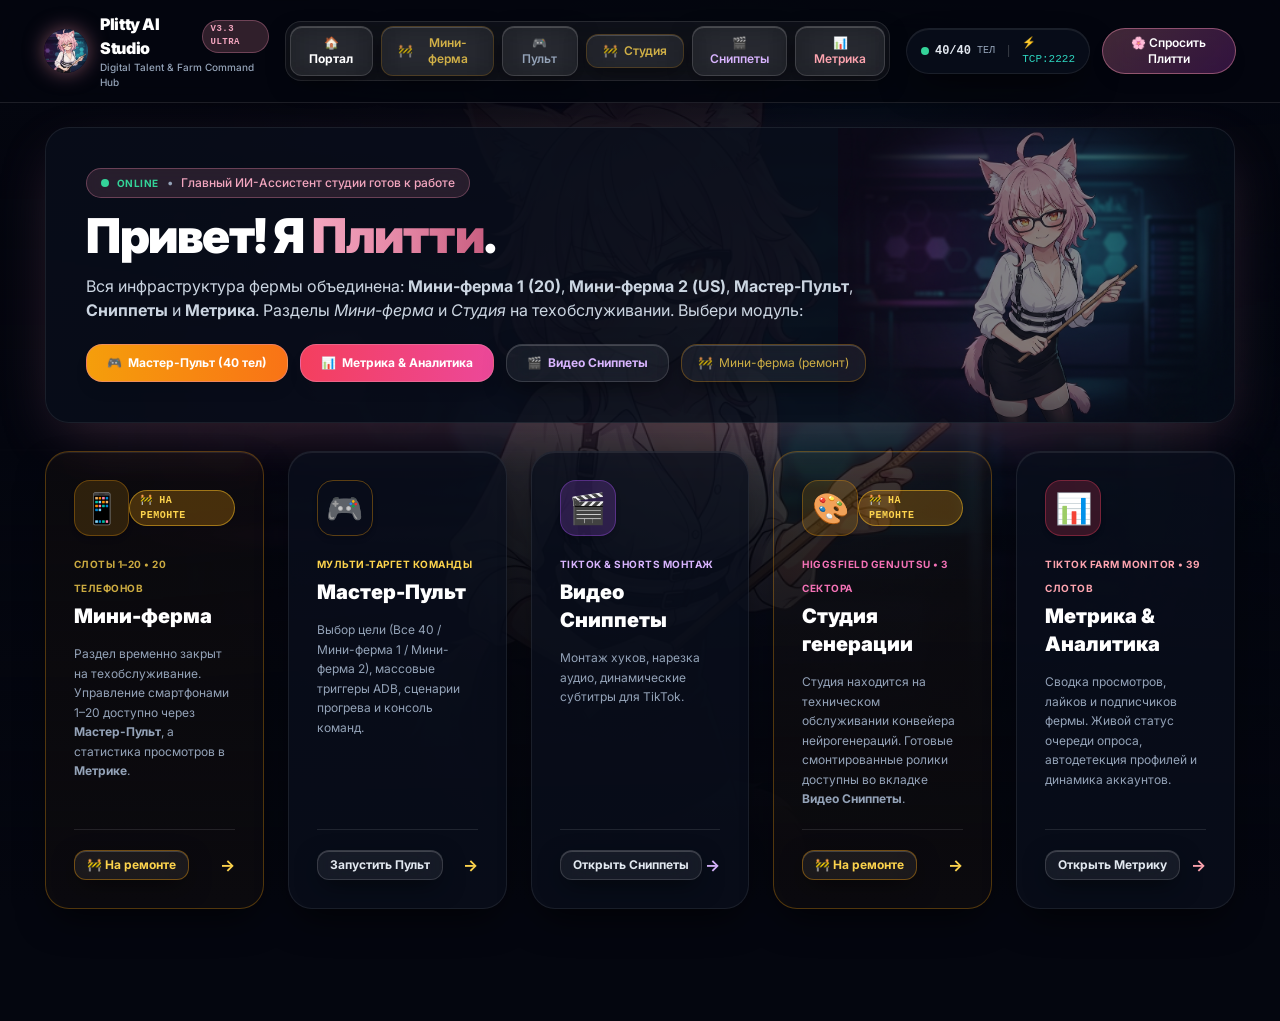
==== commit fbfa2882: "Update metrics snapshot to 106,720 views across 39 phones" ====
--- a/admin.html
+++ b/admin.html
@@ -479,68 +479,92 @@
   <!-- ================================================================= -->
   <!-- SCREEN 2: MINIFARM VIEW (Слоты 1–20 & Танцульки)                   -->
   <!-- ================================================================= -->
-  <main id="view-minifarm" class="screen-view w-full max-w-[98%] 2xl:max-w-[2150px] mx-auto px-3 sm:px-6 lg:px-8 pt-6 space-y-6 relative z-10">
+  <main id="view-minifarm" class="screen-view w-full relative z-10">
 
     <!-- =============================================================== -->
-    <!-- 🚧 MAINTENANCE SCREEN (ПЛИТТИ НА РЕМОНТЕ)                       -->
+    <!-- 🌟 TRUE EDGE-TO-EDGE FULL-VIEWPORT COMIC SCENE (ТЕРРИТОРИЯ ПЛИТТИ) -->
     <!-- =============================================================== -->
-    <div class="glass p-6 sm:p-10 lg:p-12 rounded-3xl border border-amber-500/30 bg-gradient-to-b from-amber-500/[0.08] via-slate-900/70 to-slate-950/90 shadow-[0_20px_60px_-15px_rgba(245,158,11,0.25)] relative overflow-hidden mb-8">
-      <!-- Glow ambient lights -->
-      <div class="absolute -top-24 -right-24 w-96 h-96 bg-amber-500/10 rounded-full blur-3xl pointer-events-none"></div>
-      <div class="absolute -bottom-24 -left-24 w-96 h-96 bg-orange-500/10 rounded-full blur-3xl pointer-events-none"></div>
-
-      <div class="relative z-10 flex flex-col lg:flex-row items-center gap-8 lg:gap-12">
-        <!-- Plitty Construction Art -->
-        <div class="relative shrink-0 group">
-          <div class="w-64 sm:w-72 md:w-80 rounded-3xl overflow-hidden border-2 border-amber-400/50 shadow-[0_0_40px_rgba(245,158,11,0.3)] group-hover:scale-[1.02] transition-transform duration-300 bg-slate-950">
-            <img src="plitty_construction.jpg" alt="Плитти на ремонте" class="w-full h-auto object-cover">
-          </div>
-          <div class="absolute -bottom-3 left-1/2 -translate-x-1/2 px-4 py-1.5 rounded-full bg-gradient-to-r from-amber-500 to-orange-500 text-slate-950 font-black text-xs uppercase tracking-wider shadow-lg flex items-center gap-1.5 whitespace-nowrap">
-            <span>🚧</span> <span>ТЕХОБСЛУЖИВАНИЕ</span>
-          </div>
-        </div>
-
-        <!-- Details & Instructions -->
-        <div class="flex-1 text-center lg:text-left space-y-4">
-          <div class="inline-flex items-center gap-2 px-3.5 py-1.5 rounded-full bg-amber-500/20 border border-amber-500/40 text-amber-300 text-xs font-mono font-bold tracking-wide">
-            <span class="w-2 h-2 rounded-full bg-amber-400 animate-ping"></span>
-            <span>РАЗДЕЛ ВРЕМЕННО НА РЕМОНТЕ</span>
-          </div>
-
-          <h1 class="text-2xl sm:text-3xl lg:text-4xl font-black text-white tracking-tight leading-tight">
-            📱 Мини-ферма (Слоты 1–20) на техобслуживании
+    <div class="relative w-full min-h-[calc(100vh-70px)] flex flex-col justify-between p-6 sm:p-10 lg:p-14 overflow-hidden bg-[#04060f]">
+      
+      <!-- Full-bleed Background: Plitty in Server Room (Без рамок, во весь экран) -->
+      <img src="plitty_construction.jpg?v=6" alt="Плитти на ремонте"
+           class="absolute inset-0 w-full h-full object-cover object-[center_10%] pointer-events-none z-0 filter brightness-105 contrast-105">
+
+      <!-- Atmospheric Cinematic Gradients to highlight Plitty and frame dialog -->
+      <div class="absolute inset-0 bg-gradient-to-t from-[#04060f] via-transparent to-[#04060f]/80 pointer-events-none z-0"></div>
+      <div class="absolute inset-0 pointer-events-none z-0" style="background: radial-gradient(circle at 50% 35%, transparent 25%, rgba(4,6,15,0.7) 100%);"></div>
+
+      <!-- Top Bar: Zone Header & Status -->
+      <div class="relative z-10 flex flex-col sm:flex-row sm:items-center justify-between gap-4 max-w-7xl mx-auto w-full">
+        <div class="space-y-1.5">
+          <div class="inline-flex items-center gap-2 px-3.5 py-1.5 rounded-full bg-slate-950/85 border border-amber-500/50 text-amber-300 text-xs font-mono font-bold tracking-wide backdrop-blur-xl shadow-xl">
+            <span class="w-2.5 h-2.5 rounded-full bg-amber-400 animate-ping"></span>
+            <span>🚧 РЕМОНТНАЯ ЗОНА • ТЕРРИТОРИЯ ПЛИТТИ</span>
+          </div>
+          <h1 class="text-xl sm:text-2xl lg:text-3xl font-black text-white tracking-tight drop-shadow-[0_4px_16px_rgba(0,0,0,1)]">
+            📱 Мини-ферма (Слоты 1–20) на реконструкции
           </h1>
-
-          <p class="text-sm sm:text-base text-slate-300 leading-relaxed max-w-2xl font-normal">
-            Раздел персональных карточек танцовщиц и стейджинга закрыт на реконструкцию. Все 20 смартфонов Мини-фермы 1 находятся в сети и подключены к центральной системе управления.
+        </div>
+
+        <div class="flex items-center gap-2">
+          <span class="px-5 py-2.5 rounded-2xl bg-gradient-to-r from-amber-500 to-orange-500 text-slate-950 font-black text-xs uppercase tracking-wider shadow-[0_0_30px_rgba(245,158,11,0.7)] font-mono flex items-center gap-2">
+            <span class="animate-spin text-sm">⚙️</span>
+            <span>ТЕХОБСЛУЖИВАНИЕ</span>
+          </span>
+        </div>
+      </div>
+
+      <!-- Bottom Comic Dialogue Box & Navigation (Стиль Комикса / Visual Novel) -->
+      <div class="relative z-10 max-w-4xl mx-auto w-full mt-auto pt-8">
+        
+        <!-- Comic Speech Bubble -->
+        <div class="relative p-6 sm:p-8 rounded-3xl bg-[#070b19]/90 border-2 border-pink-400/70 backdrop-blur-2xl shadow-[0_20px_60px_-10px_rgba(236,72,153,0.45)]">
+          
+          <!-- Speech Bubble Pointer Arrow (хвостик комикса) -->
+          <div class="hidden sm:block absolute -top-3.5 left-16 w-7 h-7 bg-[#070b19]/90 border-t-2 border-l-2 border-pink-400/70 transform rotate-45"></div>
+
+          <!-- Speech Bubble Header -->
+          <div class="flex items-center justify-between gap-2 mb-3">
+            <div class="flex items-center gap-2.5 font-mono">
+              <span class="text-2xl animate-bounce">💬</span>
+              <span class="text-xs sm:text-sm font-black uppercase tracking-wider text-pink-300">Плитти подмигивает</span>
+              <span class="px-2.5 py-0.5 rounded-full bg-gradient-to-r from-pink-500 to-amber-500 text-slate-950 font-black text-[10px] uppercase tracking-wider shadow">HOT WIP 🔥</span>
+            </div>
+            <span class="hidden sm:inline-block text-[11px] font-mono text-slate-400 font-semibold">Plitty Tech Core v3.3</span>
+          </div>
+
+          <!-- The Exact User-Requested Replica -->
+          <p class="text-base sm:text-xl lg:text-2xl font-black text-white leading-relaxed italic drop-shadow-md">
+            «Ммм... Не так быстро, котик~ 😉 Эти разделы ещё не готовы!»
           </p>
 
-          <!-- Alternative routing info -->
-          <div class="p-4 rounded-2xl bg-white/5 border border-white/10 backdrop-blur-md max-w-2xl text-left space-y-1.5 text-xs text-slate-300">
-            <div class="font-bold text-amber-300 flex items-center gap-1.5">
-              <span>💡</span> <span>Куда перейти для работы:</span>
-            </div>
-            <p class="text-slate-400 leading-relaxed">
-              Массовый запуск прогрева, сценариев и ADB-команд для слотов 1–20 доступен в <b>Мастер-Пульте</b> (фильтр «Мини-ферма 1»). Просмотры роликов и статистика профилей доступны в разделе <b>Метрика & Аналитика</b>.
-            </p>
-          </div>
-
-          <!-- Quick Navigation Actions -->
-          <div class="pt-2 flex flex-wrap items-center justify-center lg:justify-start gap-3">
-            <button onclick="navToView('gateway')" class="glass-btn px-5 py-2.5 rounded-2xl text-xs font-bold text-white hover:border-white/40">
+          <p class="text-xs sm:text-sm text-slate-300 font-medium leading-relaxed mt-2.5 pt-2.5 border-t border-white/10">
+            Я как раз навожу здесь порядок, подтягиваю провода и перенастраиваю серверные стойки под новую двухмодульную схему. Массовые команды и прогрев доступны в <b>Мастер-Пульте</b>, а просмотры роликов — в <b>Метрике & Аналитике</b>.
+          </p>
+
+          <!-- Quick Navigation Actions inside Comic Box -->
+          <div class="pt-4 flex flex-wrap items-center gap-3">
+            <button onclick="navToView('gateway')" class="glass-btn px-5 py-2.5 rounded-2xl text-xs font-bold text-white hover:border-white/40 shadow">
               🏠 Главный портал
             </button>
-            <button onclick="navToView('pult', 'minifarm')" class="glass-btn-accent px-5 py-2.5 rounded-2xl text-xs font-bold text-white shadow-lg bg-gradient-to-r from-amber-500 to-orange-500 hover:from-amber-400 hover:to-orange-400 flex items-center gap-1.5">
-              <span>🎮</span> <span>Мастер-Пульт</span>
+            <button onclick="navToView('pult', 'minifarm')" class="glass-btn-accent px-6 py-2.5 rounded-2xl text-xs font-bold text-white shadow-lg bg-gradient-to-r from-amber-500 to-orange-500 hover:from-amber-400 hover:to-orange-400 flex items-center gap-1.5">
+              <span>🎮</span> <span>В Мастер-Пульт</span>
             </button>
             <button onclick="navToView('metrics')" class="glass-btn px-5 py-2.5 rounded-2xl text-xs font-bold text-rose-300 border-rose-500/40 hover:border-rose-400 flex items-center gap-1.5">
-              <span>📊</span> <span>Метрика & Аналитика</span>
+              <span>📊</span> <span>В Метрику & Аналитику</span>
             </button>
-          </div>
-        </div>
-      </div>
+            <button onclick="navToView('snippets')" class="glass-btn px-5 py-2.5 rounded-2xl text-xs font-bold text-purple-300 border-purple-500/40 hover:border-purple-400 flex items-center gap-1.5">
+              <span>🎬</span> <span>В Видео Сниппеты</span>
+            </button>
+          </div>
+
+        </div>
+
+      </div>
+
     </div>
 
+    <div class="w-full max-w-[98%] 2xl:max-w-[2150px] mx-auto px-3 sm:px-6 lg:px-8 py-6 space-y-6">
     <!-- Исходный интерфейс сохранен в режиме разработчика -->
     <details class="glass p-4 rounded-3xl border border-white/10 opacity-70 hover:opacity-100 transition-opacity">
       <summary class="cursor-pointer text-xs font-mono text-slate-400 hover:text-white font-bold select-none p-2 flex items-center justify-between">
@@ -1017,6 +1041,7 @@
   
       </div>
     </details>
+    </div>
 </main>
 
   <!-- ================================================================= -->
@@ -1057,6 +1082,22 @@
           <p class="text-sm sm:text-base text-slate-300 leading-relaxed max-w-2xl font-normal">
             Физический стенд 50 телефонов демонтирован. Проект полностью переведен на компактную двухмодульную архитектуру: Мини-ферма 1 (слоты 1–20) и Мини-ферма 2 US (слоты 21–40).
           </p>
+
+                    <!-- Plitty Hot Quote Speech Bubble -->
+          <div class="relative p-4 rounded-2xl bg-gradient-to-r from-pink-500/15 via-rose-500/10 to-amber-500/15 border border-pink-500/30 backdrop-blur-md shadow-lg max-w-2xl text-left">
+            <div class="flex items-start gap-3">
+              <div class="text-2xl shrink-0 select-none">💬</div>
+              <div class="space-y-1">
+                <div class="text-[11px] font-black uppercase tracking-wider text-pink-300 font-mono flex items-center gap-2">
+                  <span>Плитти подмигивает:</span>
+                  <span class="px-2 py-0.5 rounded-full bg-pink-500/20 text-pink-200 text-[9px] border border-pink-500/40 font-bold">HOT WIP 🔥</span>
+                </div>
+                <p class="text-xs sm:text-sm font-semibold text-white/95 italic leading-relaxed">
+                  «Ммм... Не так быстро, котик~ 😉 Эти разделы ещё не готовы! Я как раз навожу здесь порядок, подтягиваю гайки и перенастраиваю серверные стойки. Дай мне ещё немного времени... Обещаю, результат будет очень горячим! 🔥»
+                </p>
+              </div>
+            </div>
+          </div>
 
           <!-- Alternative routing info -->
           <div class="p-4 rounded-2xl bg-white/5 border border-white/10 backdrop-blur-md max-w-2xl text-left space-y-1.5 text-xs text-slate-300">
@@ -1334,68 +1375,92 @@
   <!-- ================================================================= -->
   <!-- SCREEN 5: HIGGSFIELD GENERATION STUDIO (3 СЕКТОРА)                -->
   <!-- ================================================================= -->
-  <main id="view-higgsfield" class="screen-view w-full max-w-[98%] 2xl:max-w-[2150px] mx-auto px-3 sm:px-6 lg:px-8 pt-6 space-y-6 relative z-10">
+  <main id="view-higgsfield" class="screen-view w-full relative z-10">
 
     <!-- =============================================================== -->
-    <!-- 🚧 MAINTENANCE SCREEN (ПЛИТТИ НА РЕМОНТЕ)                       -->
+    <!-- 🌟 TRUE EDGE-TO-EDGE FULL-VIEWPORT COMIC SCENE (ТЕРРИТОРИЯ ПЛИТТИ) -->
     <!-- =============================================================== -->
-    <div class="glass p-6 sm:p-10 lg:p-12 rounded-3xl border border-amber-500/30 bg-gradient-to-b from-amber-500/[0.08] via-slate-900/70 to-slate-950/90 shadow-[0_20px_60px_-15px_rgba(245,158,11,0.25)] relative overflow-hidden mb-8">
-      <!-- Glow ambient lights -->
-      <div class="absolute -top-24 -right-24 w-96 h-96 bg-amber-500/10 rounded-full blur-3xl pointer-events-none"></div>
-      <div class="absolute -bottom-24 -left-24 w-96 h-96 bg-orange-500/10 rounded-full blur-3xl pointer-events-none"></div>
-
-      <div class="relative z-10 flex flex-col lg:flex-row items-center gap-8 lg:gap-12">
-        <!-- Plitty Construction Art -->
-        <div class="relative shrink-0 group">
-          <div class="w-64 sm:w-72 md:w-80 rounded-3xl overflow-hidden border-2 border-amber-400/50 shadow-[0_0_40px_rgba(245,158,11,0.3)] group-hover:scale-[1.02] transition-transform duration-300 bg-slate-950">
-            <img src="plitty_construction.jpg" alt="Плитти на ремонте" class="w-full h-auto object-cover">
-          </div>
-          <div class="absolute -bottom-3 left-1/2 -translate-x-1/2 px-4 py-1.5 rounded-full bg-gradient-to-r from-amber-500 to-orange-500 text-slate-950 font-black text-xs uppercase tracking-wider shadow-lg flex items-center gap-1.5 whitespace-nowrap">
-            <span>🚧</span> <span>ТЕХОБСЛУЖИВАНИЕ</span>
-          </div>
-        </div>
-
-        <!-- Details & Instructions -->
-        <div class="flex-1 text-center lg:text-left space-y-4">
-          <div class="inline-flex items-center gap-2 px-3.5 py-1.5 rounded-full bg-amber-500/20 border border-amber-500/40 text-amber-300 text-xs font-mono font-bold tracking-wide">
-            <span class="w-2 h-2 rounded-full bg-amber-400 animate-ping"></span>
-            <span>РАЗДЕЛ ВРЕМЕННО НА РЕМОНТЕ</span>
-          </div>
-
-          <h1 class="text-2xl sm:text-3xl lg:text-4xl font-black text-white tracking-tight leading-tight">
-            🎨 Студия генерации Higgsfield на техобслуживании
+    <div class="relative w-full min-h-[calc(100vh-70px)] flex flex-col justify-between p-6 sm:p-10 lg:p-14 overflow-hidden bg-[#04060f]">
+      
+      <!-- Full-bleed Background: Plitty in Server Room (Без рамок, во весь экран) -->
+      <img src="plitty_construction.jpg?v=6" alt="Плитти на ремонте"
+           class="absolute inset-0 w-full h-full object-cover object-[center_10%] pointer-events-none z-0 filter brightness-105 contrast-105">
+
+      <!-- Atmospheric Cinematic Gradients to highlight Plitty and frame dialog -->
+      <div class="absolute inset-0 bg-gradient-to-t from-[#04060f] via-transparent to-[#04060f]/80 pointer-events-none z-0"></div>
+      <div class="absolute inset-0 pointer-events-none z-0" style="background: radial-gradient(circle at 50% 35%, transparent 25%, rgba(4,6,15,0.7) 100%);"></div>
+
+      <!-- Top Bar: Zone Header & Status -->
+      <div class="relative z-10 flex flex-col sm:flex-row sm:items-center justify-between gap-4 max-w-7xl mx-auto w-full">
+        <div class="space-y-1.5">
+          <div class="inline-flex items-center gap-2 px-3.5 py-1.5 rounded-full bg-slate-950/85 border border-amber-500/50 text-amber-300 text-xs font-mono font-bold tracking-wide backdrop-blur-xl shadow-xl">
+            <span class="w-2.5 h-2.5 rounded-full bg-amber-400 animate-ping"></span>
+            <span>🚧 РЕМОНТНАЯ ЗОНА • ТЕРРИТОРИЯ ПЛИТТИ</span>
+          </div>
+          <h1 class="text-xl sm:text-2xl lg:text-3xl font-black text-white tracking-tight drop-shadow-[0_4px_16px_rgba(0,0,0,1)]">
+            🎨 Студия генерации Higgsfield на реконструкции
           </h1>
-
-          <p class="text-sm sm:text-base text-slate-300 leading-relaxed max-w-2xl font-normal">
-            Интерфейс студии генерации нейровидео временно остановлен для масштабного обновления пайплайна: интеграция Qwen Face-Lock 2K, синхронизация промптов и обновление базы пресетов танцовщиц.
+        </div>
+
+        <div class="flex items-center gap-2">
+          <span class="px-5 py-2.5 rounded-2xl bg-gradient-to-r from-amber-500 to-orange-500 text-slate-950 font-black text-xs uppercase tracking-wider shadow-[0_0_30px_rgba(245,158,11,0.7)] font-mono flex items-center gap-2">
+            <span class="animate-spin text-sm">⚙️</span>
+            <span>ТЕХОБСЛУЖИВАНИЕ</span>
+          </span>
+        </div>
+      </div>
+
+      <!-- Bottom Comic Dialogue Box & Navigation (Стиль Комикса / Visual Novel) -->
+      <div class="relative z-10 max-w-4xl mx-auto w-full mt-auto pt-8">
+        
+        <!-- Comic Speech Bubble -->
+        <div class="relative p-6 sm:p-8 rounded-3xl bg-[#070b19]/90 border-2 border-pink-400/70 backdrop-blur-2xl shadow-[0_20px_60px_-10px_rgba(236,72,153,0.45)]">
+          
+          <!-- Speech Bubble Pointer Arrow (хвостик комикса) -->
+          <div class="hidden sm:block absolute -top-3.5 left-16 w-7 h-7 bg-[#070b19]/90 border-t-2 border-l-2 border-pink-400/70 transform rotate-45"></div>
+
+          <!-- Speech Bubble Header -->
+          <div class="flex items-center justify-between gap-2 mb-3">
+            <div class="flex items-center gap-2.5 font-mono">
+              <span class="text-2xl animate-bounce">💬</span>
+              <span class="text-xs sm:text-sm font-black uppercase tracking-wider text-pink-300">Плитти подмигивает</span>
+              <span class="px-2.5 py-0.5 rounded-full bg-gradient-to-r from-pink-500 to-amber-500 text-slate-950 font-black text-[10px] uppercase tracking-wider shadow">HOT WIP 🔥</span>
+            </div>
+            <span class="hidden sm:inline-block text-[11px] font-mono text-slate-400 font-semibold">Plitty Tech Core v3.3</span>
+          </div>
+
+          <!-- The Exact User-Requested Replica -->
+          <p class="text-base sm:text-xl lg:text-2xl font-black text-white leading-relaxed italic drop-shadow-md">
+            «Ммм... Не так быстро, котик~ 😉 Эти разделы ещё не готовы!»
           </p>
 
-          <!-- Alternative routing info -->
-          <div class="p-4 rounded-2xl bg-white/5 border border-white/10 backdrop-blur-md max-w-2xl text-left space-y-1.5 text-xs text-slate-300">
-            <div class="font-bold text-amber-300 flex items-center gap-1.5">
-              <span>💡</span> <span>Куда перейти для работы:</span>
-            </div>
-            <p class="text-slate-400 leading-relaxed">
-              Все готовые смонтированные ролики с динамическими субтитрами и хуками доступны в полном объеме во вкладке <b>Видео Сниппеты</b>.
-            </p>
-          </div>
-
-          <!-- Quick Navigation Actions -->
-          <div class="pt-2 flex flex-wrap items-center justify-center lg:justify-start gap-3">
-            <button onclick="navToView('gateway')" class="glass-btn px-5 py-2.5 rounded-2xl text-xs font-bold text-white hover:border-white/40">
+          <p class="text-xs sm:text-sm text-slate-300 font-medium leading-relaxed mt-2.5 pt-2.5 border-t border-white/10">
+            Идёт масштабное обновление нейроконвейера Qwen Face-Lock 2K и пресетов танцовщиц. Готовые смонтированные ролики с динамическими субтитрами ждут тебя в разделе <b>Видео Сниппеты</b>!
+          </p>
+
+          <!-- Quick Navigation Actions inside Comic Box -->
+          <div class="pt-4 flex flex-wrap items-center gap-3">
+            <button onclick="navToView('gateway')" class="glass-btn px-5 py-2.5 rounded-2xl text-xs font-bold text-white hover:border-white/40 shadow">
               🏠 Главный портал
             </button>
-            <button onclick="navToView('pult', 'all')" class="glass-btn-accent px-5 py-2.5 rounded-2xl text-xs font-bold text-white shadow-lg bg-gradient-to-r from-amber-500 to-orange-500 hover:from-amber-400 hover:to-orange-400 flex items-center gap-1.5">
-              <span>🎮</span> <span>Мастер-Пульт</span>
+            <button onclick="navToView('pult', 'all')" class="glass-btn-accent px-6 py-2.5 rounded-2xl text-xs font-bold text-white shadow-lg bg-gradient-to-r from-amber-500 to-orange-500 hover:from-amber-400 hover:to-orange-400 flex items-center gap-1.5">
+              <span>🎮</span> <span>В Мастер-Пульт</span>
             </button>
             <button onclick="navToView('metrics')" class="glass-btn px-5 py-2.5 rounded-2xl text-xs font-bold text-rose-300 border-rose-500/40 hover:border-rose-400 flex items-center gap-1.5">
-              <span>📊</span> <span>Метрика & Аналитика</span>
+              <span>📊</span> <span>В Метрику & Аналитику</span>
             </button>
-          </div>
-        </div>
-      </div>
+            <button onclick="navToView('snippets')" class="glass-btn px-5 py-2.5 rounded-2xl text-xs font-bold text-purple-300 border-purple-500/40 hover:border-purple-400 flex items-center gap-1.5">
+              <span>🎬</span> <span>В Видео Сниппеты</span>
+            </button>
+          </div>
+
+        </div>
+
+      </div>
+
     </div>
 
+    <div class="w-full max-w-[98%] 2xl:max-w-[2150px] mx-auto px-3 sm:px-6 lg:px-8 py-6 space-y-6">
     <!-- Исходный интерфейс сохранен в режиме разработчика -->
     <details class="glass p-4 rounded-3xl border border-white/10 opacity-70 hover:opacity-100 transition-opacity">
       <summary class="cursor-pointer text-xs font-mono text-slate-400 hover:text-white font-bold select-none p-2 flex items-center justify-between">
@@ -1931,6 +1996,7 @@
   
       </div>
     </details>
+    </div>
 </main>
 
   <!-- ================================================================= -->
@@ -3796,6 +3862,35 @@
 
   <!-- JAVASCRIPT APP LOGIC -->
   <script>
+    // =====================================================================
+    // PLITTY DYNAMIC API CLIENT RESOLVER (Mobile / WebApp / LAN / Cloudflare)
+    // =====================================================================
+    const PLITTY_API_FALLBACK = "https://earl-ride-comp-implement.trycloudflare.com";
+    let PLITTY_API_BASE = (function() {
+      try {
+        const origin = window.location.origin || '';
+        if (origin.includes(':8000') || origin.includes(':5000') || origin.includes('trycloudflare.com') || origin.includes('ngrok') || origin.includes('10.154.') || origin.includes('127.0.0.1')) {
+          return ''; // Same-origin relative URLs work natively
+        }
+      } catch (e) {}
+      return PLITTY_API_FALLBACK;
+    })();
+    window.PLITTY_API_BASE = PLITTY_API_BASE;
+
+    // Asynchronously synchronize live tunnel URL from Firebase RTDB (essential for GitHub Pages)
+    if (typeof window !== 'undefined' && window.location && window.location.origin && window.location.origin.includes('github.io')) {
+      fetch('https://plita-1c1c7-default-rtdb.firebaseio.com/status/public_url.json')
+        .then(r => r.json())
+        .then(url => {
+          if (url && typeof url === 'string' && url.startsWith('http')) {
+            PLITTY_API_BASE = url.replace(/\/+$/, '');
+            window.PLITTY_API_BASE = PLITTY_API_BASE;
+            console.log('[Plitty Core] Synced dynamic API Base from Firebase:', PLITTY_API_BASE);
+          }
+        })
+        .catch(e => console.warn('[Plitty Core] Firebase sync fallback in use'));
+    }
+
     const DANCERS_DATA = [{"id": "01_Aimi_Sato", "code": "inf_01_aimi", "name_ru": "Айми Сато", "name_en": "Aimi Sato", "city": "Токио, Япония", "country_flag": "🇯🇵", "age": "20 лет (14 мая 2006, Телец ♉)", "height": "178 см", "weight": "50 кг", "niche": "Streetwear Dance & Fitness Aesthetic", "archetype": "Евразийская уличная танцовщица", "color": "#E0A96D", "accent_glow": "rgba(224, 169, 109, 0.4)", "neon_text": "SHIBUYA FLOW", "email": "satoaimi319@gmail.com", "password": "123Alex123!", "bio": "Очаровательная евразийская танцовщица и фитнес-блогер из Токио. Снимает трендовые вирусные танцы и пластичные связки в оверсайз джоггерах и кроп-топах. Спокойный магнетический взгляд со стрелками, идеальная фигура и чистая уличная эстетика.", "outfit": "Бежевый нюдовый кроп-топ на тонких бретелях, черные оверсайз джоггеры, белые ретро-сникеры", "room_desc": "Лофт в стиле Сибуя: светлый дубовый паркет, темно-серый акцентный ковер, синее хаори на стене, монстера в кашпо", "face_prompt": "20-year-old attractive Eurasian girl, delicate porcelain pale milky skin, captivating hazel-brown almond eyes with signature sharp black winged cat-eye eyeliner, softly arched dark brown natural eyebrows, slender straight nose, unsmiling mauve-pink lips, long silky straight dark chocolate brown hair with middle parting", "body_prompt": "breathtaking athletic hourglass physique, very large natural rounded perky bust size 5, ultra-narrow tiny snatched wasp waist, flat smooth toned stomach with distinct vertical abdominal definition, delicate silver navel piercing barbell, shapely curvy wide hips, smooth toned legs", "room_prompt": "cozy compact modern apartment dance studio room, centered one-point perspective, textured dark charcoal grey accent rug in center on light oak wood floor, dark grey bean bag in left niche, dark blue Japanese haori robe hanging on center back wall, lush green monstera on right, warm pastel cream walls, soft natural daylight", "video_prompt": "Full length vertical 9:16 shot of Eurasian dancer Aimi Sato executing a smooth fluid hip-hop body roll and isolation choreography in her Tokyo loft. Beige tube crop top, black baggy sweatpants, natural hair movement, calm confident eye contact with the camera.", "category": "asia", "slot": 1, "serial": "R5GL52C3VAF", "ip": "USB:5038 (R5GL52C3VAF)", "battery": 94, "status": "Скроллинг TT (прогрев)", "tiktok": "@aimi.sato3", "instagram": "@aimi.sato3", "port": "5038"}, {"id": "02_Kiko_Ito", "code": "inf_02_kiko", "name_ru": "Кико Ито", "name_en": "Kiko Ito", "city": "Сеул / Токио", "country_flag": "🇰🇷", "age": "21 год (30 марта 2005, Овен ♈)", "height": "180 см", "weight": "45 кг", "niche": "K-Pop Visual Idol & Sharp Choreography", "archetype": "Высокая вижуал-айдол", "color": "#B388FF", "accent_glow": "rgba(179, 136, 255, 0.4)", "neon_text": "K-POP REVOLUTION", "email": "itokiko505@gmail.com", "password": "123Alex123!", "bio": "Высокая и невероятно грациозная вижуал-айдол с бесконечными ногами и кукольным лицом. Зажигает TikTok синхронными четкими движениями под треки NewJeans, LE SSERAFIM и IVE в плиссированных юбках и кроп-топах.", "outfit": "Черный минималистичный кроп-топ, плиссированная белая мини-юбка с высокой посадкой, белые носки, черно-белые ретро-сникеры", "room_desc": "Зеркальный K-pop зал для тренировок: светлый ламинат, лавандовая неоновая подсветка, зеркальная стена во весь рост", "face_prompt": "21-year-old tall Korean-Japanese visual idol dancer, porcelain skin, large expressive dark brown almond eyes with subtle aegyo-sal and neat winged eyeliner, straight slender nose, naturally pink glossy gradient lips, sleek straight jet-black hair with airy curtain bangs", "body_prompt": "tall slender idol dancer physique, height 180 cm, weight 45 kg, extremely long legs, tiny waist, flat stomach, graceful upright posture", "room_prompt": "minimalist K-pop dance rehearsal studio, full-length mirror wall, light ash wood dance floor, soft ambient lilac and cool white overhead neon lighting, clean spacious interior ready for dance rehearsal", "video_prompt": "Full length vertical 9:16 video of K-pop idol Kiko Ito performing a razor-sharp synchronized chorus dance routine. Black crop top, white pleated tennis mini skirt, long hair swaying gracefully with dynamic pirouettes and point choreography.", "category": "asia", "slot": 2, "serial": "R5GL52C37CY", "ip": "USB:5038 (R5GL52C37CY)", "battery": 95, "status": "Готов к заливу танца", "tiktok": "@kiko.ito", "instagram": "@kiko.ito", "port": "5038"}, {"id": "03_Rin_Murakami", "code": "inf_03_rin", "name_ru": "Рин Мураками", "name_en": "Rin Murakami", "city": "Осака, Япония", "country_flag": "🇯🇵", "age": "22 года (19 января 2004, Козерог ♑)", "height": "163 см", "weight": "43 кг", "niche": "Kawaii Masked Dancer & J-Pop Bounces", "archetype": "Милая танцовщица в маске", "color": "#2DD4BF", "accent_glow": "rgba(45, 212, 191, 0.4)", "neon_text": "KAWAII FLOW", "email": "rinmurakami56@gmail.com", "password": "123Alex123!", "bio": "Загадочная звезда TikTok из Осаки в неизменной фирменной черной маске и с милыми двойными пучками (space buns). Живой озорной взгляд, подмигивание, чистая естественная текстура лица без замыливания и супер-вирусные каваи-танцы.", "outfit": "Черная медицинская маска, черный укороченный лонгслив, мятно-пастельная плиссированная юбка, гетры, кроссовки", "room_desc": "Каваи-студия в пастельно-мятных тонах: березовый пол, сияющий мятный неон KAWAII FLOW, мягкие светлые стены", "face_prompt": "22-year-old cute Japanese girl Rin Murakami, ALWAYS wearing her signature sleek black pleated fabric face mask covering her nose bridge, mouth and jawline, playful charming wink with one eye, expressive dark brown doe eyes with delicate cat-eye eyeliner and cute natural aegyo-sal, cute messy space buns (twin buns) with wispy curtain bangs and soft strands framing face, authentic non-AI real human skin texture on forehead with visible micro-pores, natural candid photo", "body_prompt": "petite slender dancer silhouette, height 163 cm, weight 43 kg, tiny waist, flat stomach, shapely legs in white leg warmers, cute upright posture", "room_prompt": "pastel mint dance rehearsal room, light birch wood floor, glowing pastel mint neon sign KAWAII FLOW on center wall, full-length mirror, soft ambient daylight", "video_prompt": "Full length vertical 9:16 clip of masked dancer Rin Murakami executing a viral cute kawaii bounce and heart-hand gestures. Twin buns bouncing, black fitted long sleeve, pleated skirt in motion, energetic cheerful tempo.", "category": "asia", "slot": 3, "serial": "R5GL52C6X5T", "ip": "USB:5038 (R5GL52C6X5T)", "battery": 96, "status": "Скроллинг TT (прогрев)", "tiktok": "@rin.murakami", "instagram": "@rin.murakami", "port": "5038"}, {"id": "04_Mira_Lanskaya", "code": "inf_04_mira", "name_ru": "Мира Ланская", "name_en": "Mira Lanskaya", "city": "Санкт-Петербург, Россия", "country_flag": "🇷🇺", "age": "18 лет (7 июля 2008, Рак ♋)", "height": "168 см", "weight": "47 кг", "niche": "Sultry Slavic Baddie & Viral Hip-Hop Choreography", "archetype": "Темноволосая славянская бэдди с гипнотическим взглядом", "color": "#06B6D4", "accent_glow": "rgba(6, 182, 212, 0.4)", "neon_text": "NORTH LIGHTS", "email": "lanskayamira7@gmail.com", "password": "123Alex123!", "bio": "Магнетическая славянская бэдди-танцовщица с выразительными серо-зелеными глазами, длинными шелковистыми темными волнами и пухлыми губами. Танцует пластичный вирусный хип-хоп, дэнсхолл и трендовые связки в стильных оверсайз джоггерах и кроп-топах.", "outfit": "Белый облегающий кроп-топ, свободные темные джоггеры, черно-белые ретро-сникеры", "room_desc": "Стильная современная студия: светлый кленовый пол, бирюзовый неон NORTH LIGHTS, высокое зеркало и мягкий студийный свет", "face_prompt": "18-year-old captivating Slavic baddie dancer Mira Lanskaya, piercing expressive grey-green almond eyes with neat winged cat-eye eyeliner, softly arched dark eyebrows, slender straight nose, naturally plump mauve-nude lips with subtle gloss, long silky dark brunette wavy hair cascading over shoulders with parted bangs, smooth porcelain skin with warm undertone", "body_prompt": "slender feminine hourglass dancer physique, height 168 cm, weight 47 kg, tiny snatched waist, flat toned stomach, shapely hips, smooth toned legs, confident grounded posture", "room_prompt": "clean spacious modern dance rehearsal room, light maple hardwood floor, glowing cyan neon sign NORTH LIGHTS on sleek accent wall, full-length dance mirror, soft ambient daylight, warm mood lighting", "video_prompt": "Full length vertical 9:16 dance video of Slavic baddie Mira Lanskaya executing a smooth fluid hip-hop body roll and isolation choreography. Dark wavy hair flowing, white crop tank top, dark baggy sweatpants, natural confident eye contact.", "category": "baddie", "slot": 4, "serial": "R5GL522T2BT", "ip": "USB:5038 (R5GL522T2BT)", "battery": 97, "status": "Готов к заливу танца", "tiktok": "@mira.lanskaya", "instagram": "@mira.lanskaya", "port": "5038"}, {"id": "05_Rada_Zarechnaya", "code": "inf_05_rada", "name_ru": "Рада Заречная", "name_en": "Rada Zarechnaya", "city": "Сочи / Киев", "country_flag": "☀️", "age": "20 лет (24 июня 2006, Рак ♋)", "height": "168 см", "weight": "51 кг", "niche": "Cottagecore Bounce & Afrobeat Grooves", "archetype": "Солнечная славянка с веснушками", "color": "#F97316", "accent_glow": "rgba(249, 115, 22, 0.4)", "neon_text": "SUNSHINE FLOW", "email": "zarechnayarada@gmail.com", "password": "123Alex123!", "bio": "Поцелованная солнцем танцовщица с изумрудными глазами, россыпью золотистых веснушек и кудрявыми медовыми волосами. Танцует жизнерадостные Afrobeat, дэнсхолл и летние связки.", "outfit": "Кремовый кроп-топ, терракотовая плиссированная мини-юбка, белые носочки, светлые кроссовки", "room_desc": "Теплая терракотовая студия: золотистый дубовый пол, неон SUNSHINE FLOW, струящиеся лучи закатного солнца", "face_prompt": "20-year-old sun-kissed Slavic beauty Rada Zarechnaya, sparkling emerald-green eyes, natural golden freckles across nose and cheeks, radiant warm smile, voluminous honey-caramel curly hair framing face", "body_prompt": "toned feminine dancer silhouette, height 168 cm, weight 51 kg, hourglass waist, shapely hips, athletic legs, vibrant warm posture", "room_prompt": "warm terracotta dance studio, golden oak hardwood floor, glowing amber-orange neon sign SUNSHINE FLOW on warm plaster wall, large window with golden hour sunset light, tall arched mirror", "video_prompt": "Full length vertical 9:16 dance video of Rada Zarechnaya grooving to an upbeat Afrobeat track. Honey curls bouncing, terracotta skirt swishing, energetic hip movements, warm glowing smile, golden light.", "category": "lifestyle", "slot": 5, "serial": "R5GL52C711P", "ip": "USB:5038 (R5GL52C711P)", "battery": 98, "status": "Скроллинг TT (прогрев)", "tiktok": "@rada.zarechnaya", "instagram": "@rada.zarechnaya", "port": "5038"}, {"id": "06_Hailey_Miller", "code": "inf_06_hailey", "name_ru": "Хейли Миллер", "name_en": "Hailey Miller", "city": "Берлин / Лондон", "country_flag": "🇬🇧", "age": "21 год (2 августа 2005, Лев ♌)", "height": "172 см", "weight": "49 кг", "niche": "Gothic Glam & Midnight Techno Choreography", "archetype": "Готическая глэм-танцовщица", "color": "#E11D48", "accent_glow": "rgba(225, 29, 72, 0.4)", "neon_text": "MIDNIGHT FLOW", "email": "heileymiller3213@gmail.com", "password": "123Alex123!", "bio": "Солнечная и уверенная в себе калифорнийско-европейская бэдди. Живая, неотфотошопленная матовая кожа с легкими веснушками, притягательный дерзкий взгляд с солнцезащитными очками и энергичные вирусные летние танцы.", "outfit": "Черный корсет на шнуровке с жесткими косточками, плиссированная черная готическая мини-юбка, черные кожаные берцы", "room_desc": "Атмосферная графитовая студия: темный эбеновый пол, винный неон MIDNIGHT FLOW, драматичные контрастные споты", "face_prompt": "21-year-old gorgeous sun-kissed baddie Hailey Miller, natural matte skin texture, authentic visible skin pores, subtle light sun freckles, natural imperfect real human skin, captivating deep hazel eyes, playful expression playfully biting edge of black sunglasses, long dark chestnut wavy hair caught in gentle breeze, warm natural daylight", "body_prompt": "tall slender dancer physique, height 172 cm, weight 49 kg, tiny waist in structured corset, long toned legs, commanding upright dance posture", "room_prompt": "moody dark dance studio, dark charcoal concrete wall with crimson red neon sign MIDNIGHT FLOW, dark ebony hardwood floor, full-length mirror, dramatic spotlighting", "video_prompt": "Full length vertical 9:16 video of gothic dancer Hailey Miller dancing to dark melodic techno. Black lace-up corset, flowing black pleated skirt, combat boots, sharp voguing and dynamic hand movements.", "category": "alt", "slot": 6, "serial": "R5GL52C4TEV", "ip": "USB:5038 (R5GL52C4TEV)", "battery": 99, "status": "Готов к заливу танца", "tiktok": "@hailey.miller.281", "instagram": "@hailey.miller.281", "port": "5038"}, {"id": "07_Alexa_King", "code": "inf_07_alexa", "name_ru": "Алекса Кинг", "name_en": "Alexa King", "city": "Манчестер / Лондон", "country_flag": "🇬🇧", "age": "22 года (4 ноября 2004, Скорпион ♏)", "height": "176 см", "weight": "53 кг", "niche": "London Streetwear Baddie & Hard Electro-Shuffle", "archetype": "Дерзкая британская уличная бунтарка с высоким хвостом", "color": "#F97316", "accent_glow": "rgba(249, 115, 22, 0.4)", "neon_text": "MIAMI HEAT", "email": "kingalexa413@gmail.com", "password": "123Alex123!", "bio": "Дерзкая британская бэдди с тугим высоким хвостом, пронзительными миндалевидными глазами со стрелками и золотыми серьгами-кольцами. Взрывает TikTok тяжелыми битами, резким электро-шаффлом и уверенной бэдди-хореографией.", "outfit": "Белый облегающий кроп-топ, свободные темные карго-штаны, черно-белые сникеры, золотые серьги-кольца", "room_desc": "Индустриальный танцевальный лофт: темный дубовый пол, кирпичная кладка, огненно-оранжевый неон MIAMI HEAT, зеркала", "face_prompt": "22-year-old fierce streetwear baddie Alexa King, captivating feline hazel-brown eyes with sharp dramatic winged eyeliner, sleek high ponytail with smooth styled edges, sculpted cheekbones, naturally plump nude lips, gold hoop earrings, warm golden-tan skin tone", "body_prompt": "tall athletic toned dancer frame, height 176 cm, weight 53 kg, narrow waist, flat toned stomach, long athletic legs, bold confident grounded upright stance", "room_prompt": "spacious urban dance loft studio, raw dark wood plank floor, exposed weathered warm brick accent wall, glowing electric flame-orange neon sign MIAMI HEAT, high industrial ceilings, full-length mirror", "video_prompt": "Full length vertical 9:16 clip of street baddie Alexa King performing an energetic electro-shuffle routine. High ponytail swaying with dynamic turns, white crop top, dark baggy cargo pants, intense captivating camera gaze.", "category": "baddie", "slot": 7, "serial": "R5GL52BZMFT", "ip": "USB:5038 (R5GL52BZMFT)", "battery": 93, "status": "Скроллинг TT (прогрев)", "tiktok": "@alexa.king", "instagram": "@alexa.king", "port": "5038"}, {"id": "08_Amelie_Dubois", "code": "inf_08_amelie", "name_ru": "Амели Дюбуа", "name_en": "Amélie Dubois", "city": "Париж, Франция", "country_flag": "🇫🇷", "age": "19 лет (12 октября 2006, Весы ♎)", "height": "167 см", "weight": "45 кг", "niche": "Parisian Chic Baddie & High-Fashion Choreography", "archetype": "Утонченная парижская бэдди с каре и винной помадой", "color": "#EC4899", "accent_glow": "rgba(236, 72, 153, 0.4)", "neon_text": "PARIS CHIC", "email": "ameliedubois2005@gmail.com", "password": "123Alex123!", "bio": "Утонченная парижанка с дерзким взглядом и врожденным чувством стиля. Каштановое текстурное каре легкими волнами, глубокие выразительные глаза со стрелками, винная помада и безупречная пластика. Танцует трендовую поп-хореографию и стильный контемп в парижском лофте с дубовым паркетом 'елочкой'.", "outfit": "Облегающий структурированный черный топ, приталенные черные танцевальные брюки, черные балетки, золотые серьги", "room_desc": "Парижский танцевальный лофт: светлый дубовый паркет 'елочкой', белая классическая лепнина, неон PARIS CHIC, арочные французские окна", "face_prompt": "19-year-old striking Parisian chic baddie Amélie Dubois, delicate refined French facial structure, captivating deep hazel-brown almond eyes with neat feline winged eyeliner, slender straight nose, sculpted cheekbones, defined lips with bold dark wine-red satin lipstick, confident charismatic smirk, silky rich chocolate-brown wavy bob haircut with textured curtain bangs framing face, pale fair porcelain skin with subtle warm undertones", "body_prompt": "petite ultra-slender toned dancer silhouette, height 167 cm, weight 45 kg, tiny snatched waist, flat smooth stomach, shapely legs, graceful high-fashion posture, upright posture", "room_prompt": "wide chic Parisian dance loft interior with high ceilings, light oak herringbone chevron parquet floor, white French boiserie wall moldings, tall arched French windows with sheer white drapery, warm afternoon daylight, glowing vibrant magenta-pink neon wall sign with clean text PARIS CHIC, large floor-to-ceiling mirror panel", "video_prompt": "Full length vertical 9:16 video of Parisian dancer Amélie Dubois executing a fluid chic pop choreography. Wavy chocolate bob swaying, fitted black top and tailored trousers, graceful arm lines, warm golden Parisian light.", "category": "baddie", "slot": 8, "serial": "R5GL52C3VZP", "ip": "USB:5038 (R5GL52C3VZP)", "battery": 94, "status": "Готов к заливу танца", "tiktok": "@amelie.dubois98", "instagram": "@amelie.dubois98", "port": "5038"}, {"id": "09_Marta_Bergman", "code": "inf_09_marta", "name_ru": "Марта Бергман", "name_en": "Marta Bergman", "city": "Стокгольм / Берлин", "country_flag": "🇩🇪", "age": "22 года (5 февраля 2004, Водолей ♒)", "height": "174 см", "weight": "52 кг", "niche": "Urban Hip-Hop Queen & Street Dance Baddie", "archetype": "Хип-хоперша в карго-штанах", "color": "#3B82F6", "accent_glow": "rgba(59, 130, 246, 0.4)", "neon_text": "STREET CIPHER", "email": "bergmanmarta02@gmail.com", "password": "123Alex123!", "bio": "Дерзкая королева уличных джемов и урбан-хип-хопа. Тугие платиново-пепельные брейды в высокий хвост, ледяные серо-голубые глаза, массивные золотые серьги и цепи, свободные темные карго-штаны и сникеры.", "outfit": "Черный спортивный кроп-топ, свободные темно-серые карго-штаны с карманами и ремешками, черно-белые баскетбольные сникеры", "room_desc": "Урбан-лофт студия: темный пепельный паркет, графитовый бетон, сияющий кобальтовый неон STREET CIPHER, зеркала и ночной мегаполис", "face_prompt": "22-year-old Scandinavian urban hip-hop dancer Marta Bergman, sharp athletic facial structure, icy-blue eyes with winged eyeliner, defined cheekbones, tight platinum-ash cornrow braids into high ponytail with baby hairs, gold hoops and chains", "body_prompt": "tall athletic dancer silhouette, height 174 cm, weight 52 kg, toned flat stomach, confident grounded upright hip-hop posture", "room_prompt": "urban loft dance rehearsal room, dark slate concrete wall with electric cobalt blue neon sign STREET CIPHER, matte dark ash wood floor, loft window with twilight skyline, mirror wall", "video_prompt": "Full length vertical 9:16 capture of Marta Bergman dropping a powerful hip-hop isolation and popping routine. Gold chains flashing under spotlights, loose cargo pants, heavy bass vibrations, sharp precise footwork.", "category": "hiphop", "slot": 9, "serial": "R5GL52M42SR", "ip": "USB:5038 (R5GL52M42SR)", "battery": 95, "status": "Скроллинг TT (прогрев)", "tiktok": "@marta.bergman7", "instagram": "@marta.bergman7", "port": "5038"}, {"id": "10_Mia_Vega", "code": "inf_10_mia", "name_ru": "Миа Вега", "name_en": "Mia Vega", "city": "Париж / Барселона", "country_flag": "🇪🇺", "age": "19 лет (18 августа 2007, Лев ♌)", "height": "158 см", "weight": "40 кг", "niche": "Petite Aesthetic Dance & Sundress Trends", "archetype": "Худенькая блондинка с каре в мини-сарафане", "color": "#EAB308", "accent_glow": "rgba(234, 179, 8, 0.4)", "neon_text": "HONEY GLOW", "email": "miavegamia2005@gmail.com", "password": "123Alex123!", "bio": "Ультра-утонченная, худенькая блондинка со светлым каре до подбородка и воздушной челкой. Точеные скулы, взрослый элегантный вечерний макияж, пышный кружевной мини-сарафан цвета айвори и завораживающие плавные танцы.", "outfit": "Пышный кружевной мини-сарафан цвета айвори на тонких бретелях, белые носочки с рюшами, туфли Мэри Джейн на платформе", "room_desc": "Светлые парижские апартаменты: классические молдинги на кремовых стенах, теплый неон HONEY GLOW, арочный балкон, золотистый свет и дубовый паркет", "face_prompt": "19-year-old petite blonde dancer Mia Vega, slim sharply sculpted facial structure, high defined cheekbones, narrow tapered jawline, slender neck and clavicles, straight silky chin-length blonde bob with wispy bangs, hazel-green doe eyes with winged eyeliner, satin mauve-nude lipstick", "body_prompt": "petite slender delicate dancer silhouette, height 158 cm, weight 40 kg, very skinny frame, narrow waist, visible clavicles, slender legs, graceful upright posture", "room_prompt": "chic sunlit Parisian apartment dance studio, matte bleached blonde oak floor, warm vanilla cream wall with moulding, glowing amber-gold neon cursive sign HONEY GLOW, arched balcony window with golden sunlight, arched floor mirror", "video_prompt": "Full length vertical 9:16 shot of petite blonde Mia Vega performing a graceful slow-motion twirl. Voluminous puffy ivory lace sundress flaring out, blonde bob catching golden afternoon sunlight, poised elegant gaze.", "category": "lifestyle", "slot": 10, "serial": "R5GL52C3W5L", "ip": "USB:5038 (R5GL52C3W5L)", "battery": 96, "status": "Готов к заливу танца", "tiktok": "@mia.vega2348", "instagram": "@mia.vega2348", "port": "5038"}];
     const SERVICE_DATA = [{"slot": 11, "name": "Штурмовик Alpha: Спам-Фильтры", "group": "stormtroopers", "group_title": "⚔️ Штурмовики (Hardcore Stress Lab)", "category_title": "Разведка алгоритмов • Проверка жестких лимитов постинга", "icon": "⚔️", "color": "#EF4444", "task": "Стресс-постинг & скролл", "status": "Активен • Онлайн (Port 5038)", "battery": 95, "ip": "USB:5038 (R5GL52C3N3L)", "serial": "R5GL52C3N3L", "port": "5038", "avatar": "storm_avatar.jpg", "role": "Разведка алгоритмов • Проверка жестких лимитов постинга", "mission": "Агрессивный постинг 10+ видео в сутки, стресс-скролл FYP, тест пробития спам-фильтров TT", "risk_level": "ВЫСОКИЙ (Тест на спам-бан)", "is_protected": false, "protection_badge": "", "tiktok": "", "instagram": ""}, {"slot": 12, "name": "Штурмовик Bravo: Накрутка & Антифрод", "group": "stormtroopers", "group_title": "⚔️ Штурмовики (Hardcore Stress Lab)", "category_title": "Тестирование накрутки • Проверка устойчивости к ботам", "icon": "💥", "color": "#F97316", "task": "Масс-лайкинг & накрутка", "status": "Активен • Онлайн (Port 5038)", "battery": 95, "ip": "USB:5038 (R5GL52C1VVN)", "serial": "R5GL52C1VVN", "port": "5038", "avatar": "storm_avatar.jpg", "role": "Тестирование накрутки • Проверка устойчивости к ботам", "mission": "Агрессивная накрутка, массфолловинг, спам-лайкинг сторис, проверка порога сработки антифрода", "risk_level": "ВЫСОКИЙ (Тест на фрод-бан)", "is_protected": false, "protection_badge": "", "tiktok": "", "instagram": ""}, {"slot": 13, "name": "Штурмовик Charlie: Теневой Бан & Прокси", "group": "stormtroopers", "group_title": "⚔️ Штурмовики (Hardcore Stress Lab)", "category_title": "Shadowban Probe • Стресс мобильных и резидентных IP", "icon": "🔥", "color": "#DC2626", "task": "Детекция Shadowban & прокси", "status": "Активен • Онлайн (Port 5038)", "battery": 95, "ip": "USB:5038 (R5GL52C5NVL)", "serial": "R5GL52C5NVL", "port": "5038", "avatar": "storm_avatar.jpg", "role": "Shadowban Probe • Стресс мобильных и резидентных IP", "mission": "Разведка алгоритмов теневого бана (Shadowban), детекция Zero-views, стресс сомнительных резидентных прокси", "risk_level": "ВЫСОКИЙ (Тест теневого бана)", "is_protected": false, "protection_badge": "", "tiktok": "", "instagram": ""}, {"slot": 14, "name": "Штурмовик Delta: Новые APK & Капча", "group": "stormtroopers", "group_title": "⚔️ Штурмовики (Hardcore Stress Lab)", "category_title": "Тест бета-версий APK • Автоматический капча-байпас", "icon": "⚡", "color": "#B91C1C", "task": "Тест APK & байпас капчи", "status": "Активен • Онлайн (Port 5038)", "battery": 95, "ip": "USB:5038 (R5GL52C5P4P)", "serial": "R5GL52C5P4P", "port": "5038", "avatar": "storm_avatar.jpg", "role": "Тест бета-версий APK • Автоматический капча-байпас", "mission": "Тестирование свежих версий TikTok, экспериментальных сборок APK, эмуляция решения капчи-пазлов", "risk_level": "ВЫСОКИЙ (Экспериментальный софт)", "is_protected": false, "protection_badge": "", "tiktok": "", "instagram": ""}, {"slot": 15, "name": "👑 VIP KeiraStove & Командный Центр", "group": "vip_keira", "group_title": "👑 VIP Флагман (KeiraStove & Plitty)", "category_title": "Главный VIP-флагман • Командный центр Plitty", "icon": "👑", "color": "#F59E0B", "task": "Личный VIP-контент Keira", "status": "Активен • Онлайн (Port 5038)", "battery": 95, "ip": "USB:5038 (R5GL12V22NX)", "serial": "R5GL12V22NX", "port": "5038", "avatar": "keira_avatar.jpg", "role": "Главный VIP-флагман • Командный центр Plitty", "mission": "Священный командный смартфон Киры Стоув и шлюз Плитти. Защищен от автоматических пакетных скриптов.", "risk_level": "НУЛЕВОЙ (Строго защищен от автоскриптов)", "is_protected": true, "protection_badge": "🔒 STRICTLY PROTECTED", "tiktok": "@KeiraStove", "instagram": "@KeiraStove"}, {"slot": 16, "name": "QA-Стейджинг #1: Заливка & Галерея", "group": "staging", "group_title": "🧪 QA & Тест Лаборатория (Staging)", "category_title": "Тест заливки контента • Индексация DCIM/Camera", "icon": "🧪", "color": "#06B6D4", "task": "Тест заливки & MediaScanner", "status": "Активен • Онлайн (Port 5038)", "battery": 95, "ip": "USB:5038 (R5GL2210BTD)", "serial": "R5GL2210BTD", "port": "5038", "avatar": "test_staging_avatar.jpg", "role": "Тест заливки контента • Индексация DCIM/Camera", "mission": "Тестирование ADB push роликов, проверка MediaScanner broadast, индексация видео в системной галерее", "risk_level": "БЕЗОПАСНЫЙ (QA Sandbox)", "is_protected": false, "protection_badge": "", "tiktok": "", "instagram": ""}, {"slot": 17, "name": "QA-Стейджинг #2: Плашки Плагиата TikTok", "group": "staging", "group_title": "🧪 QA & Тест Лаборатория (Staging)", "category_title": "Детекция плашек плагиата • Проверка звуковых дорожек TT", "icon": "🏷️", "color": "#0EA5E9", "task": "Проверка плашек TikTok", "status": "Активен • Онлайн (Port 5038)", "battery": 95, "ip": "USB:5038 (R5GL52C1LFW)", "serial": "R5GL52C1LFW", "port": "5038", "avatar": "test_staging_avatar.jpg", "role": "Детекция плашек плагиата • Проверка звуковых дорожек TT", "mission": "Проверка выкладки в TikTok на предмет алгоритмических плашек Unoriginal Content и Eligible for FYP", "risk_level": "БЕЗОПАСНЫЙ (QA Sandbox)", "is_protected": false, "protection_badge": "", "tiktok": "", "instagram": ""}, {"slot": 18, "name": "QA-Стейджинг #3: Модерация Instagram", "group": "staging", "group_title": "🧪 QA & Тест Лаборатория (Staging)", "category_title": "Модерация Instagram Reels • Проверка мьюта звука", "icon": "📸", "color": "#38BDF8", "task": "Проверка модерации Instagram", "status": "Активен • Онлайн (Port 5038)", "battery": 95, "ip": "USB:5038 (R5GL52C3P5D)", "serial": "R5GL52C3P5D", "port": "5038", "avatar": "test_staging_avatar.jpg", "role": "Модерация Instagram Reels • Проверка мьюта звука", "mission": "Тест постинга в Instagram Reels: проверка банов аудио, мьюта звука, копирайта и региональных фильтров", "risk_level": "БЕЗОПАСНЫЙ (QA Sandbox)", "is_protected": false, "protection_badge": "", "tiktok": "", "instagram": ""}, {"slot": 19, "name": "QA-Стейджинг #4: Калибровка Координат", "group": "staging", "group_title": "🧪 QA & Тест Лаборатория (Staging)", "category_title": "Калибровка UI-кликеров • Отладка экранных координат", "icon": "🎯", "color": "#14B8A6", "task": "Калибровка tap & swipe", "status": "Активен • Онлайн (Port 5038)", "battery": 95, "ip": "USB:5038 (R5GL2217YQP)", "serial": "R5GL2217YQP", "port": "5038", "avatar": "test_staging_avatar.jpg", "role": "Калибровка UI-кликеров • Отладка экранных координат", "mission": "Калибровка touch-координат (x, y) для кнопок TikTok и Instagram, отладка точности свайпов и тапов", "risk_level": "БЕЗОПАСНЫЙ (QA Sandbox)", "is_protected": false, "protection_badge": "", "tiktok": "", "instagram": ""}, {"slot": 20, "name": "QA-Стейджинг #5: Smoke-Тест & Сеть", "group": "staging", "group_title": "🧪 QA & Тест Лаборатория (Staging)", "category_title": "Smoke-тестирование • Проверка сетевого шлюза и пинга", "icon": "🔬", "color": "#2DD4BF", "task": "Smoke-тест пайплайна", "status": "Активен • Онлайн (Port 5038)", "battery": 95, "ip": "USB:5038 (R5GL52C1SEW)", "serial": "R5GL52C1SEW", "port": "5038", "avatar": "test_staging_avatar.jpg", "role": "Smoke-тестирование • Проверка сетевого шлюза и пинга", "mission": "Финальный Smoke-тест пайплайнов перед раскаткой на боевые слоты: проверка прокси, DNS, пинга и стабильности", "risk_level": "БЕЗОПАСНЫЙ (QA Sandbox)", "is_protected": false, "protection_badge": "", "tiktok": "", "instagram": ""}];
     const STAND_DATA = [{"slot": 51, "shelf": 1, "serial": "R5GL52C6QDB", "ip": "10.25.201.93:2222", "email": "kettylerto@gmail.com", "status": "online", "task": "Скроллинг ленты TT", "battery": 91, "temp": 31}, {"slot": 52, "shelf": 1, "serial": "R5GL52C0JJM", "ip": "10.25.201.94:2222", "email": "alexfromer18@gmail.com", "status": "online", "task": "Прогрев аккаунта", "battery": 92, "temp": 32}, {"slot": 53, "shelf": 1, "serial": "R5GL52C1SJZ", "ip": "10.25.201.97:2222", "email": "ewanskamila@gmail.com", "status": "online", "task": "Ожидание таймера", "battery": 93, "temp": 33}, {"slot": 54, "shelf": 1, "serial": "R5GL522XNYR", "ip": "10.25.201.98:2222", "email": "trinanina78@gmail.com", "status": "online", "task": "Скроллинг ленты TT", "battery": 94, "temp": 28}, {"slot": 55, "shelf": 1, "serial": "R5GL522Y1HA", "ip": "10.25.201.99:2222", "email": "robertoroberto12341@gmail.com", "status": "online", "task": "Прогрев аккаунта", "battery": 95, "temp": 29}, {"slot": 56, "shelf": 1, "serial": "R5GL52C3ERF", "ip": "10.25.201.100:2222", "email": "cilargretor@gmail.com", "status": "online", "task": "Ожидание таймера", "battery": 96, "temp": 30}, {"slot": 57, "shelf": 1, "serial": "R5GL43WF6QL", "ip": "10.25.201.101:2222", "email": "elderalisa737@gmail.com", "status": "online", "task": "Скроллинг ленты TT", "battery": 97, "temp": 31}, {"slot": 58, "shelf": 1, "serial": "R5GL43WF2SR", "ip": "10.25.201.102:2222", "email": "ymarel126@gmail.com", "status": "online", "task": "Прогрев аккаунта", "battery": 98, "temp": 32}, {"slot": 59, "shelf": 1, "serial": "R5GL52C6WGK", "ip": "10.25.201.17:2222", "email": "madonmarta67@gmail.com", "status": "online", "task": "Ожидание таймера", "battery": 99, "temp": 33}, {"slot": 60, "shelf": 1, "serial": "R5GL52C1QCZ", "ip": "10.25.201.104:2222", "email": "antonomareli@gmail.com", "status": "online", "task": "Скроллинг ленты TT", "battery": 90, "temp": 28}, {"slot": 61, "shelf": 2, "serial": "R5GL447ZDBZ", "ip": "10.25.201.109:2222", "email": "martaferol77@gmail.com", "status": "online", "task": "Прогрев аккаунта", "battery": 91, "temp": 29}, {"slot": 62, "shelf": 2, "serial": "R5GL52C53YH", "ip": "10.25.201.105:2222", "email": "akromderol@gmail.com", "status": "online", "task": "Ожидание таймера", "battery": 92, "temp": 30}, {"slot": 63, "shelf": 2, "serial": "R5GL50AGWKX", "ip": "10.25.201.106:2222", "email": "lanirekarl@gmail.com", "status": "online", "task": "Скроллинг ленты TT", "battery": 93, "temp": 31}, {"slot": 64, "shelf": 2, "serial": "R5GL52C1RBW", "ip": "10.25.201.107:2222", "email": "gerogalastar@gmail.com", "status": "online", "task": "Прогрев аккаунта", "battery": 94, "temp": 32}, {"slot": 65, "shelf": 2, "serial": "R5GL447YDCY", "ip": "10.25.201.108:2222", "email": "shellygrndo@gmail.com", "status": "online", "task": "Ожидание таймера", "battery": 95, "temp": 33}, {"slot": 66, "shelf": 2, "serial": "R5GL43WEJZD", "ip": "10.25.201.110:2222", "email": "ferelalice@gmail.com", "status": "online", "task": "Скроллинг ленты TT", "battery": 96, "temp": 28}, {"slot": 67, "shelf": 2, "serial": "R5GL447YCQZ", "ip": "10.25.201.111:2222", "email": "grigorokaren@gmail.com", "status": "online", "task": "Прогрев аккаунта", "battery": 97, "temp": 29}, {"slot": 68, "shelf": 2, "serial": "R5GL447ZTGX", "ip": "10.25.201.114:2222", "email": "dinozerels@gmail.com", "status": "online", "task": "Ожидание таймера", "battery": 98, "temp": 30}, {"slot": 69, "shelf": 2, "serial": "R5GL52C6W7V", "ip": "10.25.201.112:2222", "email": "tommitejkro@gmail.com", "status": "online", "task": "Скроллинг ленты TT", "battery": 99, "temp": 31}, {"slot": 70, "shelf": 2, "serial": "R5GL43WF2QK", "ip": "10.25.201.113:2222", "email": "nikoantie@gmail.com", "status": "online", "task": "Прогрев аккаунта", "battery": 90, "temp": 32}, {"slot": 71, "shelf": 2, "serial": "R5GL447ZPEB", "ip": "10.25.201.135:2222", "email": "roterrelad@gmail.com", "status": "online", "task": "Ожидание таймера", "battery": 91, "temp": 33}, {"slot": 72, "shelf": 2, "serial": "R5GL447WRXB", "ip": "10.25.201.136:2222", "email": "antonivrtge@gmail.com", "status": "online", "task": "Скроллинг ленты TT", "battery": 92, "temp": 28}, {"slot": 73, "shelf": 2, "serial": "R5GL43WEKAM", "ip": "10.25.201.139:2222", "email": "geralrtoler@gmail.com", "status": "online", "task": "Прогрев аккаунта", "battery": 93, "temp": 29}, {"slot": 74, "shelf": 2, "serial": "R5GL43WDG8X", "ip": "10.25.201.137:2222", "email": "leronepaul473@gmail.com", "status": "online", "task": "Ожидание таймера", "battery": 94, "temp": 30}, {"slot": 75, "shelf": 2, "serial": "R5GL447WXJL", "ip": "10.25.201.138:2222", "email": "alaandertu@gmail.com", "status": "online", "task": "Скроллинг ленты TT", "battery": 95, "temp": 31}, {"slot": 76, "shelf": 2, "serial": "R5GL447XX1H", "ip": "10.25.201.140:2222", "email": "nobatmarta@gmail.com", "status": "online", "task": "Прогрев аккаунта", "battery": 96, "temp": 32}, {"slot": 77, "shelf": 2, "serial": "R5GL447WXDR", "ip": "10.25.201.141:2222", "email": "dredinster1@gmail.com", "status": "online", "task": "Ожидание таймера", "battery": 97, "temp": 33}, {"slot": 78, "shelf": 2, "serial": "R5GL13V9KST", "ip": "10.25.201.142:2222", "email": "lanosteylor@gmail.com", "status": "online", "task": "Скроллинг ленты TT", "battery": 98, "temp": 28}, {"slot": 79, "shelf": 2, "serial": "R5GL13V953T", "ip": "10.25.201.143:2222", "email": "melemtom@gmail.com", "status": "online", "task": "Прогрев аккаунта", "battery": 99, "temp": 29}, {"slot": 80, "shelf": 2, "serial": "R5GL13V9Z0N", "ip": "10.25.201.145:2222", "email": "greltnela@gmail.com", "status": "online", "task": "Ожидание таймера", "battery": 90, "temp": 30}, {"slot": 81, "shelf": 3, "serial": "R5GL447XPXW", "ip": "10.25.201.144:2222", "email": "manurgronet@gmail.com", "status": "online", "task": "Скроллинг ленты TT", "battery": 91, "temp": 31}, {"slot": 82, "shelf": 3, "serial": "R5GL43WEERH", "ip": "10.25.201.150:2222", "email": "chrisevera2@gmail.com", "status": "online", "task": "Прогрев аккаунта", "battery": 92, "temp": 32}, {"slot": 83, "shelf": 3, "serial": "R5GL44GS9GA", "ip": "10.25.201.146:2222", "email": "mayachen132@gmail.com", "status": "online", "task": "Ожидание таймера", "battery": 93, "temp": 33}, {"slot": 84, "shelf": 3, "serial": "R5GL51RXV0B", "ip": "10.25.201.152:2222", "email": "beriolamar@gmail.com", "status": "online", "task": "Скроллинг ленты TT", "battery": 94, "temp": 28}, {"slot": 85, "shelf": 3, "serial": "R5GL43WEDLZ", "ip": "10.25.201.147:2222", "email": "dramerfroled@gmail.com", "status": "online", "task": "Прогрев аккаунта", "battery": 95, "temp": 29}, {"slot": 86, "shelf": 3, "serial": "R5GL13V915X", "ip": "10.25.201.148:2222", "email": "artiknelta@gmail.com", "status": "online", "task": "Ожидание таймера", "battery": 96, "temp": 30}, {"slot": 87, "shelf": 3, "serial": "R5GL447ZLGL", "ip": "10.25.201.149:2222", "email": "groladsonnet@gmail.com", "status": "online", "task": "Скроллинг ленты TT", "battery": 97, "temp": 31}, {"slot": 88, "shelf": 3, "serial": "R5GL447Z02B", "ip": "10.25.201.151:2222", "email": "elgarnika@gmail.com", "status": "online", "task": "Прогрев аккаунта", "battery": 98, "temp": 32}, {"slot": 89, "shelf": 3, "serial": "R5GL43WEHCV", "ip": "10.25.201.154:2222", "email": "enricorelokarlo@gmail.com", "status": "online", "task": "Ожидание таймера", "battery": 99, "temp": 33}, {"slot": 90, "shelf": 3, "serial": "R5GL43WEMND", "ip": "10.25.201.153:2222", "email": "melisasuarer@gmail.com", "status": "online", "task": "Скроллинг ленты TT", "battery": 90, "temp": 28}, {"slot": 91, "shelf": 3, "serial": "R5GL13V9AGD", "ip": "10.25.201.165:2222", "email": "malhananro@gmail.com", "status": "online", "task": "Прогрев аккаунта", "battery": 91, "temp": 29}, {"slot": 92, "shelf": 3, "serial": "R5GL44GS9QD", "ip": "10.25.201.166:2222", "email": "mertikilan@gmail.com", "status": "online", "task": "Ожидание таймера", "battery": 92, "temp": 30}, {"slot": 93, "shelf": 3, "serial": "R5GL44GS2BN", "ip": "10.25.201.167:2222", "email": "fermalermark@gmail.com", "status": "online", "task": "Скроллинг ленты TT", "battery": 93, "temp": 31}, {"slot": 94, "shelf": 3, "serial": "R5GL13V9RRT", "ip": "10.25.201.168:2222", "email": "groperliam@gmail.com", "status": "online", "task": "Прогрев аккаунта", "battery": 94, "temp": 32}, {"slot": 95, "shelf": 3, "serial": "R5GL447WTWY", "ip": "10.25.201.169:2222", "email": "sharlottaarm@gmail.com", "status": "online", "task": "Ожидание таймера", "battery": 95, "temp": 33}, {"slot": 96, "shelf": 3, "serial": "R5GL447XSGM", "ip": "10.25.201.170:2222", "email": "andrewkornels@gmail.com", "status": "online", "task": "Скроллинг ленты TT", "battery": 96, "temp": 28}, {"slot": 97, "shelf": 3, "serial": "R5GL13V8YBW", "ip": "10.25.201.171:2222", "email": "melisaortelo@gmail.com", "status": "online", "task": "Прогрев аккаунта", "battery": 97, "temp": 29}, {"slot": 98, "shelf": 3, "serial": "R5GL447WWYZ", "ip": "10.25.201.174:2222", "email": "abdrewilgel@gmail.com", "status": "online", "task": "Ожидание таймера", "battery": 98, "temp": 30}, {"slot": 99, "shelf": 3, "serial": "R5GL13VA6BR", "ip": "10.25.201.172:2222", "email": "melisaadams1425@gmail.com", "status": "online", "task": "Скроллинг ленты TT", "battery": 99, "temp": 31}, {"slot": 100, "shelf": 3, "serial": "R5GL447WT7X", "ip": "10.25.201.173:2222", "email": "alexrocer2341@gmail.com", "status": "online", "task": "Прогрев аккаунта", "battery": 90, "temp": 32}];
@@ -3871,32 +3966,38 @@
 
     // Встроенный кэш реальных данных фермы (39 смартфонов)
     const DEFAULT_METRICS_SNAPSHOT = {
-  "timestamp": 1790672816.8018875,
-  "date_str": "2026-09-29 12:06:56",
-  "total_campaign_views": 50115,
-  "total_farm_views": 50115,
-  "total_jggl_videos_tracked": 304,
-  "total_account_videos_tracked": 304,
+  "timestamp": 1791032520.79769,
+  "date_str": "2026-10-03 16:02:00",
+  "total_campaign_views": 35759,
+  "total_farm_views": 106720,
+  "total_jggl_videos_tracked": 184,
+  "total_account_videos_tracked": 562,
   "slots": {
     "1": {
       "slot": 1,
       "serial": "R5GL52C3VAF",
       "handle": "@aimi.sato3",
-      "followers": "0",
-      "likes": "54",
+      "followers": "1",
+      "likes": "78",
       "following": "0",
       "all_videos_views": [
-        74,
-        0,
-        89,
-        72,
-        190,
+        80,
+        94,
+        405,
+        404,
+        408,
+        157,
+        113,
+        76,
+        94,
+        75,
+        191,
         184,
         190,
-        152,
+        161,
         183,
-        82,
-        77,
+        86,
+        79,
         66,
         65,
         168,
@@ -3917,41 +4018,48 @@
         151,
         122,
         204,
-        219
+        220
       ],
       "jggl_views": [
-        74,
-        0,
-        89,
-        72,
-        190,
+        80,
+        94,
+        405,
+        404,
+        408,
+        157,
+        113,
+        76,
+        94,
+        75,
+        191,
         184,
         190,
-        152,
+        161,
         183,
-        82,
-        77,
-        66,
-        65,
-        168,
-        177
-      ],
-      "jggl_expected_count": 15,
-      "total_account_views": 4786,
-      "total_jggl_views": 4786,
+        86
+      ],
+      "jggl_expected_count": 16,
+      "total_account_views": 6474,
+      "total_jggl_views": 2901,
       "status": "ok",
       "all_videos_raw": [
-        "74",
-        "0",
-        "89",
-        "72",
-        "190",
+        "80",
+        "94",
+        "405",
+        "404",
+        "408",
+        "157",
+        "113",
+        "76",
+        "94",
+        "75",
+        "191",
         "184",
         "190",
-        "152",
+        "161",
         "183",
-        "82",
-        "77",
+        "86",
+        "79",
         "66",
         "65",
         "168",
@@ -3972,9 +4080,9 @@
         "151",
         "122",
         "204",
-        "219"
-      ],
-      "jggl_post_count": 32
+        "220"
+      ],
+      "jggl_post_count": 16
     },
     "2": {
       "slot": 2,
@@ -3984,19 +4092,40 @@
       "likes": "0",
       "following": "0",
       "all_videos_views": [
+        70,
+        61,
+        80,
+        85,
+        81,
+        78,
+        87,
         85
       ],
       "jggl_views": [
+        70,
+        61,
+        80,
+        85,
+        81,
+        78,
+        87,
         85
       ],
-      "jggl_expected_count": 14,
-      "total_account_views": 85,
-      "total_jggl_views": 85,
+      "jggl_expected_count": 15,
+      "total_account_views": 627,
+      "total_jggl_views": 627,
       "status": "ok",
       "all_videos_raw": [
+        "70",
+        "61",
+        "80",
+        "85",
+        "81",
+        "78",
+        "87",
         "85"
       ],
-      "jggl_post_count": 1
+      "jggl_post_count": 8
     },
     "3": {
       "slot": 3,
@@ -4006,82 +4135,107 @@
       "likes": "0",
       "following": "0",
       "all_videos_views": [
+        83,
+        101,
+        105,
+        197,
+        174,
+        178,
+        16,
+        97,
+        552,
+        88,
+        86,
+        100,
+        547,
+        559,
+        106,
+        470,
+        97,
+        201,
+        551,
+        248,
         87,
-        0,
-        0,
-        198,
-        74,
-        79,
-        89,
-        543,
-        473,
-        89,
-        174,
-        85,
-        152,
-        380,
-        156,
-        78,
-        79,
-        92,
-        225,
-        179,
+        82,
+        99,
+        310,
+        183,
         185,
         160,
         480,
         111,
         223,
         377,
-        252
+        254,
+        182,
+        293,
+        505,
+        432,
+        405,
+        407,
+        214
       ],
       "jggl_views": [
-        87,
-        0,
-        0,
-        198,
-        74,
-        79,
-        89,
-        543,
-        473,
-        89,
+        83,
+        101,
+        105,
+        197,
         174,
-        85
-      ],
-      "jggl_expected_count": 12,
-      "total_account_views": 5020,
-      "total_jggl_views": 1891,
+        178,
+        16,
+        97,
+        552,
+        88,
+        86,
+        100,
+        547
+      ],
+      "jggl_expected_count": 13,
+      "total_account_views": 9545,
+      "total_jggl_views": 2324,
       "status": "ok",
       "all_videos_raw": [
+        "83",
+        "101",
+        "105",
+        "197",
+        "174",
+        "178",
+        "16",
+        "97",
+        "552",
+        "88",
+        "86",
+        "100",
+        "547",
+        "559",
+        "106",
+        "470",
+        "97",
+        "201",
+        "551",
+        "248",
         "87",
-        "0",
-        "0",
-        "198",
-        "74",
-        "79",
-        "89",
-        "543",
-        "473",
-        "89",
-        "174",
-        "85",
-        "152",
-        "380",
-        "156",
-        "78",
-        "79",
-        "92",
-        "225",
-        "179",
+        "82",
+        "99",
+        "310",
+        "183",
         "185",
         "160",
         "480",
         "111",
         "223",
         "377",
-        "252"
-      ],
-      "jggl_post_count": 12
+        "254",
+        "182",
+        "293",
+        "505",
+        "432",
+        "405",
+        "407",
+        "214"
+      ],
+      "jggl_post_count": 13
     },
     "4": {
       "slot": 4,
@@ -4090,45 +4244,75 @@
       "followers": "0",
       "likes": "0",
       "following": "0",
-      "all_videos_views": [],
-      "jggl_views": [],
-      "jggl_expected_count": 15,
-      "total_account_views": 0,
-      "total_jggl_views": 0,
+      "all_videos_views": [
+        89,
+        76,
+        142,
+        156,
+        83,
+        78,
+        165
+      ],
+      "jggl_views": [
+        89,
+        76,
+        142,
+        156,
+        83,
+        78,
+        165
+      ],
+      "jggl_expected_count": 16,
+      "total_account_views": 789,
+      "total_jggl_views": 789,
       "status": "ok",
-      "all_videos_raw": [],
-      "jggl_post_count": 0
+      "all_videos_raw": [
+        "89",
+        "76",
+        "142",
+        "156",
+        "83",
+        "78",
+        "165"
+      ],
+      "jggl_post_count": 7
     },
     "5": {
       "slot": 5,
       "serial": "R5GL52C711P",
       "handle": "@rada.zarechnaya",
       "followers": "3",
-      "likes": "87",
+      "likes": "134",
       "following": "0",
       "all_videos_views": [
+        93,
+        97,
+        463,
+        460,
+        426,
+        275,
+        195,
+        181,
+        125,
+        198,
+        177,
+        168,
+        88,
+        191,
+        175,
+        101,
+        0,
+        178,
+        99,
+        89,
+        171,
         170,
-        97,
-        0,
-        182,
-        114,
-        132,
-        79,
-        121,
-        161,
+        181,
+        184,
+        198,
+        76,
+        71,
         85,
-        0,
-        176,
-        87,
-        78,
-        171,
-        159,
-        181,
-        115,
-        197,
-        75,
-        71,
-        83,
         87,
         2,
         2,
@@ -4136,52 +4320,71 @@
         84,
         198,
         0,
-        187
+        187,
+        185,
+        203,
+        211,
+        217,
+        200,
+        162,
+        188,
+        78,
+        188,
+        194,
+        197,
+        192
       ],
       "jggl_views": [
-        170,
+        93,
         97,
-        0,
-        182,
-        114,
-        132,
-        79,
-        121,
-        161,
-        85,
-        0,
-        176,
-        87,
-        78,
-        171
-      ],
-      "jggl_expected_count": 15,
-      "total_account_views": 3254,
-      "total_jggl_views": 1653,
+        463,
+        460,
+        426,
+        275,
+        195,
+        181,
+        125,
+        198,
+        177,
+        168,
+        88,
+        191,
+        175,
+        101
+      ],
+      "jggl_expected_count": 16,
+      "total_account_views": 7850,
+      "total_jggl_views": 3413,
       "status": "ok",
       "all_videos_raw": [
+        "93",
+        "97",
+        "463",
+        "460",
+        "426",
+        "275",
+        "195",
+        "181",
+        "125",
+        "198",
+        "177",
+        "168",
+        "88",
+        "191",
+        "175",
+        "101",
+        "0",
+        "178",
+        "99",
+        "89",
+        "171",
         "170",
-        "97",
-        "0",
-        "182",
-        "114",
-        "132",
-        "79",
-        "121",
-        "161",
+        "181",
+        "184",
+        "198",
+        "76",
+        "71",
         "85",
-        "0",
-        "176",
-        "87",
-        "78",
-        "171",
-        "159",
-        "181",
-        "115",
-        "197",
-        "75",
-        "71",
-        "83",
         "87",
         "2",
         "2",
@@ -4189,32 +4392,53 @@
         "84",
         "198",
         "0",
-        "187"
-      ],
-      "jggl_post_count": 15
+        "187",
+        "185",
+        "203",
+        "211",
+        "217",
+        "200",
+        "162",
+        "188",
+        "78",
+        "188",
+        "194",
+        "197",
+        "192"
+      ],
+      "jggl_post_count": 16
     },
     "6": {
       "slot": 6,
       "serial": "R5GL52C4TEV",
       "handle": "@hailey.miller281",
-      "followers": "1",
-      "likes": "67",
+      "followers": "2",
+      "likes": "99",
       "following": "0",
       "all_videos_views": [
-        0,
-        135,
+        71,
+        204,
+        263,
+        447,
+        433,
+        366,
+        447,
+        434,
+        366,
+        87,
+        178,
         189,
-        153,
-        163,
+        173,
+        167,
         185,
-        168,
+        170,
         66,
-        163,
-        179,
-        175,
+        164,
+        180,
+        176,
         81,
         182,
-        86,
+        87,
         207,
         185,
         198,
@@ -4223,34 +4447,44 @@
         180
       ],
       "jggl_views": [
-        0,
-        135,
-        189,
-        153,
-        163,
-        185,
-        168,
-        66
-      ],
-      "jggl_expected_count": 8,
-      "total_account_views": 2988,
-      "total_jggl_views": 1059,
+        71,
+        204,
+        263,
+        447,
+        433,
+        366,
+        447,
+        434,
+        366
+      ],
+      "jggl_expected_count": 9,
+      "total_account_views": 6179,
+      "total_jggl_views": 3031,
       "status": "ok",
       "all_videos_raw": [
-        "0",
-        "135",
+        "71",
+        "204",
+        "263",
+        "447",
+        "433",
+        "366",
+        "447",
+        "434",
+        "366",
+        "87",
+        "178",
         "189",
-        "153",
-        "163",
+        "173",
+        "167",
         "185",
-        "168",
+        "170",
         "66",
-        "163",
-        "179",
-        "175",
+        "164",
+        "180",
+        "176",
         "81",
         "182",
-        "86",
+        "87",
         "207",
         "185",
         "198",
@@ -4258,23 +4492,47 @@
         "95",
         "180"
       ],
-      "jggl_post_count": 8
+      "jggl_post_count": 9
     },
     "7": {
       "slot": 7,
       "serial": "R5GL52BZMFT",
       "handle": "@alexa.king142",
       "followers": "0",
-      "likes": "0",
+      "likes": "6",
       "following": "0",
-      "all_videos_views": [],
-      "jggl_views": [],
-      "jggl_expected_count": 14,
-      "total_account_views": 0,
-      "total_jggl_views": 0,
+      "all_videos_views": [
+        102,
+        119,
+        137,
+        152,
+        159,
+        134,
+        131
+      ],
+      "jggl_views": [
+        102,
+        119,
+        137,
+        152,
+        159,
+        134,
+        131
+      ],
+      "jggl_expected_count": 15,
+      "total_account_views": 934,
+      "total_jggl_views": 934,
       "status": "ok",
-      "all_videos_raw": [],
-      "jggl_post_count": 0
+      "all_videos_raw": [
+        "102",
+        "119",
+        "137",
+        "152",
+        "159",
+        "134",
+        "131"
+      ],
+      "jggl_post_count": 7
     },
     "8": {
       "slot": 8,
@@ -4284,34 +4542,58 @@
       "likes": "0",
       "following": "0",
       "all_videos_views": [
-        197
+        94,
+        110,
+        83,
+        87,
+        73,
+        211,
+        198
       ],
       "jggl_views": [
-        197
-      ],
-      "jggl_expected_count": 15,
-      "total_account_views": 197,
-      "total_jggl_views": 197,
+        94,
+        110,
+        83,
+        87,
+        73,
+        211,
+        198
+      ],
+      "jggl_expected_count": 16,
+      "total_account_views": 856,
+      "total_jggl_views": 856,
       "status": "ok",
       "all_videos_raw": [
-        "197"
-      ],
-      "jggl_post_count": 1
+        "94",
+        "110",
+        "83",
+        "87",
+        "73",
+        "211",
+        "198"
+      ],
+      "jggl_post_count": 7
     },
     "9": {
       "slot": 9,
       "serial": "R5GL52M42SR",
       "handle": "@marta.bergman7",
-      "followers": "0",
-      "likes": "0",
+      "followers": "4",
+      "likes": "74",
       "following": "0",
       "all_videos_views": [
+        149,
+        131,
+        176,
+        176,
+        192,
+        150,
         181,
-        199,
-        209,
-        94,
-        97,
-        194,
+        200,
+        213,
+        108,
+        113,
+        196,
         76,
         197,
         179,
@@ -4319,26 +4601,33 @@
         201
       ],
       "jggl_views": [
-        181
-      ],
-      "jggl_expected_count": 1,
-      "total_account_views": 1786,
-      "total_jggl_views": 181,
+        149,
+        131
+      ],
+      "jggl_expected_count": 2,
+      "total_account_views": 2797,
+      "total_jggl_views": 280,
       "status": "ok",
       "all_videos_raw": [
+        "149",
+        "131",
+        "176",
+        "176",
+        "192",
+        "150",
         "181",
-        "199",
-        "209",
-        "94",
-        "97",
-        "194",
+        "200",
+        "213",
+        "108",
+        "113",
+        "196",
         "76",
         "197",
         "179",
         "159",
         "201"
       ],
-      "jggl_post_count": 1
+      "jggl_post_count": 2
     },
     "10": {
       "slot": 10,
@@ -4348,10 +4637,16 @@
       "likes": "0",
       "following": "0",
       "all_videos_views": [
+        97,
+        98,
+        180,
+        190,
+        171,
+        188,
+        182,
         187,
-        0,
-        100,
-        85,
+        111,
+        93,
         157,
         184,
         168,
@@ -4364,20 +4659,27 @@
         203
       ],
       "jggl_views": [
-        187,
-        0,
-        100,
-        85
-      ],
-      "jggl_expected_count": 4,
-      "total_account_views": 2122,
-      "total_jggl_views": 372,
+        97,
+        98,
+        180,
+        190,
+        171
+      ],
+      "jggl_expected_count": 5,
+      "total_account_views": 3247,
+      "total_jggl_views": 736,
       "status": "ok",
       "all_videos_raw": [
+        "97",
+        "98",
+        "180",
+        "190",
+        "171",
+        "188",
+        "182",
         "187",
-        "0",
-        "100",
-        "85",
+        "111",
+        "93",
         "157",
         "184",
         "168",
@@ -4389,174 +4691,261 @@
         "195",
         "203"
       ],
-      "jggl_post_count": 4
+      "jggl_post_count": 5
     },
     "11": {
       "slot": 11,
       "serial": "R5GL52C3N3L",
       "handle": "@adam.murtel",
       "followers": "1",
-      "likes": "74",
-      "following": "0",
+      "likes": "114",
+      "following": "1",
       "all_videos_views": [
-        115,
+        424,
+        351,
+        200,
+        155,
+        355,
+        79,
+        429,
+        411,
+        200,
+        156,
+        355,
+        79,
+        109,
+        174,
         402,
-        215,
-        194,
-        70,
-        154,
-        425,
+        379,
+        271,
+        81,
+        239,
+        428,
         139,
         124,
         103,
         85,
         73,
-        394,
-        426,
+        395,
+        427,
         265,
-        392,
+        393,
         383,
-        371,
+        372,
         329,
-        359,
+        360,
         470,
         0
       ],
       "jggl_views": [
-        115,
-        402,
-        215,
-        194,
-        70,
-        154,
-        425,
-        139,
-        124,
-        103,
-        85
-      ],
-      "jggl_expected_count": 11,
-      "total_account_views": 5488,
-      "total_jggl_views": 2026,
+        424,
+        351,
+        200,
+        155,
+        355,
+        79,
+        429,
+        411,
+        200,
+        156,
+        355,
+        79
+      ],
+      "jggl_expected_count": 12,
+      "total_account_views": 9195,
+      "total_jggl_views": 3194,
       "status": "ok",
       "all_videos_raw": [
-        "115",
+        "424",
+        "351",
+        "200",
+        "155",
+        "355",
+        "79",
+        "429",
+        "411",
+        "200",
+        "156",
+        "355",
+        "79",
+        "109",
+        "174",
         "402",
-        "215",
-        "194",
-        "70",
-        "154",
-        "425",
+        "379",
+        "271",
+        "81",
+        "239",
+        "428",
         "139",
         "124",
         "103",
         "85",
         "73",
-        "394",
-        "426",
+        "395",
+        "427",
         "265",
-        "392",
+        "393",
         "383",
-        "371",
+        "372",
         "329",
-        "359",
+        "360",
         "470",
         "0"
       ],
-      "jggl_post_count": 11
+      "jggl_post_count": 12
     },
     "12": {
       "slot": 12,
       "serial": "R5GL52C1VVN",
       "handle": "@chloe.hayes549",
-      "followers": "3",
-      "likes": "102",
+      "followers": "5",
+      "likes": "164",
       "following": "0",
       "all_videos_views": [
-        0,
-        158,
-        66,
-        0,
-        85,
-        0,
+        415,
+        382,
+        216,
+        422,
+        427,
+        416,
+        469,
+        84,
+        162,
+        81,
+        111,
         146,
-        141,
-        125,
-        108,
-        0,
-        74,
-        0,
-        86,
-        0,
+        144,
+        148,
+        133,
+        83,
+        102,
         120,
         134,
-        106,
-        112,
+        137,
+        128,
+        148,
+        131,
+        89,
+        156,
+        145,
         0,
-        144
+        7,
+        148,
+        70,
+        131,
+        157,
+        1,
+        121,
+        3,
+        105,
+        232,
+        246,
+        217,
+        307,
+        329,
+        766,
+        286,
+        455,
+        271,
+        0,
+        334
       ],
       "jggl_views": [
-        0,
-        158,
-        66,
-        0,
-        85,
-        0,
+        415,
+        382,
+        216,
+        422,
+        427,
+        416,
+        469,
+        84,
+        162,
+        81,
+        111,
         146,
-        141,
-        125,
-        108,
-        0,
-        74,
-        0,
-        86,
-        0,
-        120
-      ],
-      "jggl_expected_count": 16,
-      "total_account_views": 1605,
-      "total_jggl_views": 1109,
+        144,
+        148,
+        133,
+        83,
+        102
+      ],
+      "jggl_expected_count": 17,
+      "total_account_views": 9315,
+      "total_jggl_views": 3941,
       "status": "ok",
       "all_videos_raw": [
-        "0",
-        "158",
-        "66",
-        "0",
-        "85",
-        "0",
+        "415",
+        "382",
+        "216",
+        "422",
+        "427",
+        "416",
+        "469",
+        "84",
+        "162",
+        "81",
+        "111",
         "146",
-        "141",
-        "125",
-        "108",
-        "0",
-        "74",
-        "0",
-        "86",
-        "0",
+        "144",
+        "148",
+        "133",
+        "83",
+        "102",
         "120",
         "134",
-        "106",
-        "112",
+        "137",
+        "128",
+        "148",
+        "131",
+        "89",
+        "156",
+        "145",
         "0",
-        "144"
-      ],
-      "jggl_post_count": 16
+        "7",
+        "148",
+        "70",
+        "131",
+        "157",
+        "1",
+        "121",
+        "3",
+        "105",
+        "232",
+        "246",
+        "217",
+        "307",
+        "329",
+        "766",
+        "286",
+        "455",
+        "271",
+        "0",
+        "334"
+      ],
+      "jggl_post_count": 17
     },
     "13": {
       "slot": 13,
       "serial": "R5GL52C5NVL",
       "handle": "@allan.morala6",
       "followers": "1",
-      "likes": "33",
-      "following": "0",
+      "likes": "50",
+      "following": "1",
       "all_videos_views": [
-        83,
-        98,
+        453,
+        368,
+        66,
         187,
-        81,
-        136,
-        221,
-        389,
+        213,
+        113,
+        142,
+        87,
+        124,
+        359,
+        99,
+        239,
+        353,
+        398,
         143,
         149,
         354,
@@ -4566,23 +4955,31 @@
         419
       ],
       "jggl_views": [
-        83,
-        98,
+        453,
+        368,
+        66,
         187,
-        81
-      ],
-      "jggl_expected_count": 4,
-      "total_account_views": 3355,
-      "total_jggl_views": 449,
+        213
+      ],
+      "jggl_expected_count": 5,
+      "total_account_views": 5361,
+      "total_jggl_views": 1287,
       "status": "ok",
       "all_videos_raw": [
-        "83",
-        "98",
+        "453",
+        "368",
+        "66",
         "187",
-        "81",
-        "136",
-        "221",
-        "389",
+        "213",
+        "113",
+        "142",
+        "87",
+        "124",
+        "359",
+        "99",
+        "239",
+        "353",
+        "398",
         "143",
         "149",
         "354",
@@ -4591,55 +4988,74 @@
         "429",
         "419"
       ],
-      "jggl_post_count": 4
+      "jggl_post_count": 5
     },
     "14": {
       "slot": 14,
       "serial": "R5GL52C5P4P",
       "handle": "@derrel.olero",
       "followers": "0",
-      "likes": "51",
+      "likes": "136",
       "following": "0",
       "all_videos_views": [
-        206,
+        231,
+        421,
+        422,
+        496,
+        441,
+        111,
+        497,
+        441,
+        111,
+        383,
+        281,
+        419,
+        428,
+        410,
+        434,
+        402,
+        333,
+        102,
         0,
-        342,
-        424,
-        259,
-        429,
-        263,
-        154,
-        88,
-        421,
-        411,
-        251,
-        508,
-        455
+        0,
+        0,
+        0,
+        0
       ],
       "jggl_views": [
-        206
-      ],
-      "jggl_expected_count": 1,
-      "total_account_views": 4211,
-      "total_jggl_views": 206,
+        231,
+        421
+      ],
+      "jggl_expected_count": 2,
+      "total_account_views": 6363,
+      "total_jggl_views": 652,
       "status": "ok",
       "all_videos_raw": [
-        "206",
+        "231",
+        "421",
+        "422",
+        "496",
+        "441",
+        "111",
+        "497",
+        "441",
+        "111",
+        "383",
+        "281",
+        "419",
+        "428",
+        "410",
+        "434",
+        "402",
+        "333",
+        "102",
         "0",
-        "342",
-        "424",
-        "259",
-        "429",
-        "263",
-        "154",
-        "88",
-        "421",
-        "411",
-        "251",
-        "508",
-        "455"
-      ],
-      "jggl_post_count": 1
+        "0",
+        "0",
+        "0",
+        "0"
+      ],
+      "jggl_post_count": 2
     },
     "16": {
       "slot": 16,
@@ -4649,267 +5065,349 @@
       "likes": "0",
       "following": "0",
       "all_videos_views": [
-        336,
+        401,
+        426,
+        483,
+        455,
+        109,
+        333,
+        289,
+        451,
         170,
         144,
-        3,
-        0,
-        273,
+        274,
         285,
         444,
         339
       ],
       "jggl_views": [
-        336,
-        170,
-        144,
-        3,
-        0
-      ],
-      "jggl_expected_count": 5,
-      "total_account_views": 1994,
-      "total_jggl_views": 653,
+        401,
+        426,
+        483,
+        455,
+        109,
+        333
+      ],
+      "jggl_expected_count": 6,
+      "total_account_views": 4603,
+      "total_jggl_views": 2207,
       "status": "ok",
       "all_videos_raw": [
-        "336",
+        "401",
+        "426",
+        "483",
+        "455",
+        "109",
+        "333",
+        "289",
+        "451",
         "170",
         "144",
-        "3",
-        "0",
-        "273",
+        "274",
         "285",
         "444",
         "339"
       ],
-      "jggl_post_count": 5
+      "jggl_post_count": 6
     },
     "17": {
       "slot": 17,
       "serial": "R5GL52C1LFW",
       "handle": "@avery.brown960",
       "followers": "1",
-      "likes": "67",
+      "likes": "95",
       "following": "0",
       "all_videos_views": [
-        73,
-        81,
-        72,
+        157,
+        149,
+        149,
+        275,
+        292,
+        119,
+        78,
+        80,
+        95,
+        85,
+        77,
+        220,
+        202,
         0,
-        68,
-        0,
-        125,
-        136,
-        0,
-        73,
-        140,
-        120,
         76,
-        105,
-        139,
-        108,
-        263,
-        215,
+        214,
+        145,
+        78,
+        161,
+        194,
+        126,
+        331,
+        328,
         81,
         380,
         5,
         3,
-        423,
+        430,
         8,
         99,
         87,
-        89
+        89,
+        7,
+        3,
+        257,
+        287,
+        81,
+        288,
+        184,
+        190,
+        215,
+        231,
+        330,
+        288,
+        96,
+        671
       ],
       "jggl_views": [
-        73,
-        81,
-        72,
+        157,
+        149,
+        149,
+        275,
+        292,
+        119,
+        78,
+        80,
+        95,
+        85,
+        77,
+        220,
+        202,
         0,
-        68,
-        0,
-        125,
-        136,
-        0,
-        73,
-        140,
-        120,
         76,
-        105,
-        139,
-        108,
-        263,
-        215
-      ],
-      "jggl_expected_count": 18,
-      "total_account_views": 2969,
-      "total_jggl_views": 1794,
+        214,
+        145,
+        78,
+        161
+      ],
+      "jggl_expected_count": 19,
+      "total_account_views": 7941,
+      "total_jggl_views": 2652,
       "status": "ok",
       "all_videos_raw": [
-        "73",
-        "81",
-        "72",
+        "157",
+        "149",
+        "149",
+        "275",
+        "292",
+        "119",
+        "78",
+        "80",
+        "95",
+        "85",
+        "77",
+        "220",
+        "202",
         "0",
-        "68",
-        "0",
-        "125",
-        "136",
-        "0",
-        "73",
-        "140",
-        "120",
         "76",
-        "105",
-        "139",
-        "108",
-        "263",
-        "215",
+        "214",
+        "145",
+        "78",
+        "161",
+        "194",
+        "126",
+        "331",
+        "328",
         "81",
         "380",
         "5",
         "3",
-        "423",
+        "430",
         "8",
         "99",
         "87",
-        "89"
-      ],
-      "jggl_post_count": 18
+        "89",
+        "7",
+        "3",
+        "257",
+        "287",
+        "81",
+        "288",
+        "184",
+        "190",
+        "215",
+        "231",
+        "330",
+        "288",
+        "96",
+        "671"
+      ],
+      "jggl_post_count": 19
     },
     "18": {
       "slot": 18,
       "serial": "R5GL52C3P5D",
       "handle": "@quinndavis45",
       "followers": "0",
-      "likes": "53",
+      "likes": "96",
       "following": "2",
       "all_videos_views": [
+        407,
+        41,
+        231,
+        464,
+        393,
+        86,
+        374,
         97,
-        459,
+        465,
         272,
         252,
         410,
         85,
-        83,
+        84,
         475,
         0
       ],
       "jggl_views": [
-        97,
-        459
-      ],
-      "jggl_expected_count": 2,
-      "total_account_views": 2133,
-      "total_jggl_views": 556,
+        407,
+        41,
+        231
+      ],
+      "jggl_expected_count": 3,
+      "total_account_views": 4136,
+      "total_jggl_views": 679,
       "status": "ok",
       "all_videos_raw": [
+        "407",
+        "41",
+        "231",
+        "464",
+        "393",
+        "86",
+        "374",
         "97",
-        "459",
+        "465",
         "272",
         "252",
         "410",
         "85",
-        "83",
+        "84",
         "475",
         "0"
       ],
-      "jggl_post_count": 2
+      "jggl_post_count": 3
     },
     "19": {
       "slot": 19,
       "serial": "R5GL2217YQP",
       "handle": "@maner.alaew",
-      "followers": "6",
-      "likes": "118",
+      "followers": "9",
+      "likes": "196",
       "following": "0",
       "all_videos_views": [
-        86,
-        74,
+        426,
+        346,
+        472,
+        470,
+        424,
+        80,
+        427,
+        96,
         78,
-        122,
-        101,
-        0,
-        115,
-        397,
-        135,
-        150,
-        124,
-        279,
-        150,
-        117,
-        112,
-        183,
-        299,
+        79,
+        255,
+        160,
+        205,
+        400,
+        246,
+        204,
+        171,
+        436,
+        227,
+        181,
+        161,
+        307,
+        416,
         140,
         171,
         65,
         0,
         340,
-        414,
+        415,
         173,
         0
       ],
       "jggl_views": [
-        86,
-        74,
-        78,
-        122
-      ],
-      "jggl_expected_count": 4,
-      "total_account_views": 3825,
-      "total_jggl_views": 360,
+        426,
+        346,
+        472,
+        470,
+        424
+      ],
+      "jggl_expected_count": 5,
+      "total_account_views": 7571,
+      "total_jggl_views": 2138,
       "status": "ok",
       "all_videos_raw": [
-        "86",
-        "74",
+        "426",
+        "346",
+        "472",
+        "470",
+        "424",
+        "80",
+        "427",
+        "96",
         "78",
-        "122",
-        "101",
-        "0",
-        "115",
-        "397",
-        "135",
-        "150",
-        "124",
-        "279",
-        "150",
-        "117",
-        "112",
-        "183",
-        "299",
+        "79",
+        "255",
+        "160",
+        "205",
+        "400",
+        "246",
+        "204",
+        "171",
+        "436",
+        "227",
+        "181",
+        "161",
+        "307",
+        "416",
         "140",
         "171",
         "65",
         "0",
         "340",
-        "414",
+        "415",
         "173",
         "0"
       ],
-      "jggl_post_count": 4
+      "jggl_post_count": 5
     },
     "20": {
       "slot": 20,
       "serial": "R5GL52C1SEW",
       "handle": "@casey.smith123",
       "followers": "9",
-      "likes": "75",
+      "likes": "122",
       "following": "1",
       "all_videos_views": [
-        0,
-        82,
-        1,
-        172,
-        116,
-        0,
-        88,
-        88,
-        200,
-        264,
-        160,
-        212,
-        80,
-        177,
-        221,
-        217,
+        414,
+        406,
+        434,
+        427,
+        385,
+        97,
+        278,
+        90,
+        299,
+        181,
+        91,
+        91,
+        286,
+        347,
+        209,
+        238,
+        81,
+        215,
+        311,
+        262,
         284,
         223,
         235,
@@ -4923,32 +5421,37 @@
         1
       ],
       "jggl_views": [
-        0,
-        82,
-        1,
-        172
-      ],
-      "jggl_expected_count": 4,
-      "total_account_views": 4297,
-      "total_jggl_views": 255,
+        414,
+        406,
+        434,
+        427,
+        385
+      ],
+      "jggl_expected_count": 5,
+      "total_account_views": 7361,
+      "total_jggl_views": 2066,
       "status": "ok",
       "all_videos_raw": [
-        "0",
-        "82",
-        "1",
-        "172",
-        "116",
-        "0",
-        "88",
-        "88",
-        "200",
-        "264",
-        "160",
-        "212",
-        "80",
-        "177",
-        "221",
-        "217",
+        "414",
+        "406",
+        "434",
+        "427",
+        "385",
+        "97",
+        "278",
+        "90",
+        "299",
+        "181",
+        "91",
+        "91",
+        "286",
+        "347",
+        "209",
+        "238",
+        "81",
+        "215",
+        "311",
+        "262",
         "284",
         "223",
         "235",
@@ -4961,55 +5464,103 @@
         "93",
         "1"
       ],
-      "jggl_post_count": 4
+      "jggl_post_count": 5
     },
     "21": {
       "slot": 21,
       "serial": "R5CYA2Q7YJT",
       "handle": "@james.harrison0790",
       "followers": "0",
-      "likes": "0",
+      "likes": "4",
       "following": "0",
-      "all_videos_views": [],
-      "jggl_views": [],
-      "jggl_expected_count": 0,
-      "total_account_views": 0,
-      "total_jggl_views": 0,
+      "all_videos_views": [
+        132,
+        72,
+        116,
+        43,
+        103
+      ],
+      "jggl_views": [
+        132
+      ],
+      "jggl_expected_count": 1,
+      "total_account_views": 466,
+      "total_jggl_views": 132,
       "status": "ok",
-      "all_videos_raw": [],
-      "jggl_post_count": 0
+      "all_videos_raw": [
+        "132",
+        "72",
+        "116",
+        "43",
+        "103"
+      ],
+      "jggl_post_count": 1
     },
     "22": {
       "slot": 22,
       "serial": "R5GL447XS0F",
       "handle": "@michael.brennan440",
       "followers": "0",
-      "likes": "0",
+      "likes": "17",
       "following": "0",
-      "all_videos_views": [],
-      "jggl_views": [],
-      "jggl_expected_count": 0,
-      "total_account_views": 0,
-      "total_jggl_views": 0,
+      "all_videos_views": [
+        269,
+        145,
+        256,
+        916,
+        269,
+        251,
+        256
+      ],
+      "jggl_views": [
+        269
+      ],
+      "jggl_expected_count": 1,
+      "total_account_views": 2362,
+      "total_jggl_views": 269,
       "status": "ok",
-      "all_videos_raw": [],
-      "jggl_post_count": 0
+      "all_videos_raw": [
+        "269",
+        "145",
+        "256",
+        "916",
+        "269",
+        "251",
+        "256"
+      ],
+      "jggl_post_count": 1
     },
     "23": {
       "slot": 23,
       "serial": "R5GL52C6AQJ",
       "handle": "@davidcaldwell329",
       "followers": "0",
-      "likes": "0",
+      "likes": "15",
       "following": "0",
-      "all_videos_views": [],
-      "jggl_views": [],
-      "jggl_expected_count": 0,
-      "total_account_views": 0,
-      "total_jggl_views": 0,
+      "all_videos_views": [
+        92,
+        309,
+        16,
+        92,
+        5,
+        6
+      ],
+      "jggl_views": [
+        92
+      ],
+      "jggl_expected_count": 1,
+      "total_account_views": 520,
+      "total_jggl_views": 92,
       "status": "ok",
-      "all_videos_raw": [],
-      "jggl_post_count": 0
+      "all_videos_raw": [
+        "92",
+        "309",
+        "16",
+        "92",
+        "5",
+        "6"
+      ],
+      "jggl_post_count": 1
     },
     "24": {
       "slot": 24,
@@ -5018,62 +5569,128 @@
       "followers": "0",
       "likes": "0",
       "following": "0",
-      "all_videos_views": [],
-      "jggl_views": [],
-      "jggl_expected_count": 0,
-      "total_account_views": 0,
-      "total_jggl_views": 0,
+      "all_videos_views": [
+        15,
+        17,
+        26,
+        94
+      ],
+      "jggl_views": [
+        15
+      ],
+      "jggl_expected_count": 1,
+      "total_account_views": 152,
+      "total_jggl_views": 15,
       "status": "ok",
-      "all_videos_raw": [],
-      "jggl_post_count": 0
+      "all_videos_raw": [
+        "15",
+        "17",
+        "26",
+        "94"
+      ],
+      "jggl_post_count": 1
     },
     "25": {
       "slot": 25,
       "serial": "R5GYC2HW46F",
       "handle": "@thomasbarrett632",
       "followers": "0",
-      "likes": "0",
+      "likes": "2",
       "following": "0",
-      "all_videos_views": [],
-      "jggl_views": [],
-      "jggl_expected_count": 0,
-      "total_account_views": 0,
-      "total_jggl_views": 0,
+      "all_videos_views": [
+        111,
+        54,
+        110,
+        41,
+        96,
+        21,
+        0
+      ],
+      "jggl_views": [
+        111
+      ],
+      "jggl_expected_count": 1,
+      "total_account_views": 433,
+      "total_jggl_views": 111,
       "status": "ok",
-      "all_videos_raw": [],
-      "jggl_post_count": 0
+      "all_videos_raw": [
+        "111",
+        "54",
+        "110",
+        "41",
+        "96",
+        "21",
+        "0"
+      ],
+      "jggl_post_count": 1
     },
     "26": {
       "slot": 26,
       "serial": "R5GL52C1Q6H",
       "handle": "@daniel.whitaker33",
       "followers": "0",
-      "likes": "0",
+      "likes": "4",
       "following": "0",
-      "all_videos_views": [],
-      "jggl_views": [],
-      "jggl_expected_count": 0,
-      "total_account_views": 0,
-      "total_jggl_views": 0,
+      "all_videos_views": [
+        80,
+        35,
+        1,
+        1,
+        90,
+        10,
+        1
+      ],
+      "jggl_views": [
+        80
+      ],
+      "jggl_expected_count": 1,
+      "total_account_views": 218,
+      "total_jggl_views": 80,
       "status": "ok",
-      "all_videos_raw": [],
-      "jggl_post_count": 0
+      "all_videos_raw": [
+        "80",
+        "35",
+        "1",
+        "1",
+        "90",
+        "10",
+        "1"
+      ],
+      "jggl_post_count": 1
     },
     "27": {
       "slot": 27,
       "serial": "R5GL2217RWW",
       "handle": "@matthew.langford85",
       "followers": "0",
-      "likes": "0",
+      "likes": "3",
       "following": "0",
-      "all_videos_views": [],
-      "jggl_views": [],
-      "jggl_expected_count": 0,
-      "total_account_views": 0,
-      "total_jggl_views": 0,
+      "all_videos_views": [
+        121,
+        2,
+        123,
+        94,
+        134,
+        0,
+        92
+      ],
+      "jggl_views": [
+        121
+      ],
+      "jggl_expected_count": 1,
+      "total_account_views": 566,
+      "total_jggl_views": 121,
       "status": "ok",
-      "all_videos_raw": [],
-      "jggl_post_count": 0
+      "all_videos_raw": [
+        "121",
+        "2",
+        "123",
+        "94",
+        "134",
+        "0",
+        "92"
+      ],
+      "jggl_post_count": 1
     },
     "28": {
       "slot": 28,
@@ -5082,46 +5699,98 @@
       "followers": "0",
       "likes": "0",
       "following": "0",
-      "all_videos_views": [],
-      "jggl_views": [],
-      "jggl_expected_count": 0,
-      "total_account_views": 0,
-      "total_jggl_views": 0,
+      "all_videos_views": [
+        57,
+        114,
+        1,
+        0,
+        4,
+        87,
+        7
+      ],
+      "jggl_views": [
+        57
+      ],
+      "jggl_expected_count": 1,
+      "total_account_views": 270,
+      "total_jggl_views": 57,
       "status": "ok",
-      "all_videos_raw": [],
-      "jggl_post_count": 0
+      "all_videos_raw": [
+        "57",
+        "114",
+        "1",
+        "0",
+        "4",
+        "87",
+        "7"
+      ],
+      "jggl_post_count": 1
     },
     "29": {
       "slot": 29,
       "serial": "R5GL52C4P4B",
       "handle": "@joseph.mercer0",
       "followers": "0",
-      "likes": "0",
+      "likes": "2",
       "following": "0",
-      "all_videos_views": [],
-      "jggl_views": [],
-      "jggl_expected_count": 0,
-      "total_account_views": 0,
-      "total_jggl_views": 0,
+      "all_videos_views": [
+        72,
+        18,
+        57,
+        100,
+        0,
+        6
+      ],
+      "jggl_views": [
+        72
+      ],
+      "jggl_expected_count": 1,
+      "total_account_views": 253,
+      "total_jggl_views": 72,
       "status": "ok",
-      "all_videos_raw": [],
-      "jggl_post_count": 0
+      "all_videos_raw": [
+        "72",
+        "18",
+        "57",
+        "100",
+        "0",
+        "6"
+      ],
+      "jggl_post_count": 1
     },
     "30": {
       "slot": 30,
       "serial": "R5GL52C5JPT",
       "handle": "@ryan.coleman58",
       "followers": "0",
-      "likes": "0",
+      "likes": "1",
       "following": "0",
-      "all_videos_views": [],
-      "jggl_views": [],
-      "jggl_expected_count": 0,
-      "total_account_views": 0,
-      "total_jggl_views": 0,
+      "all_videos_views": [
+        24,
+        95,
+        7,
+        7,
+        13,
+        2,
+        24
+      ],
+      "jggl_views": [
+        24
+      ],
+      "jggl_expected_count": 1,
+      "total_account_views": 172,
+      "total_jggl_views": 24,
       "status": "ok",
-      "all_videos_raw": [],
-      "jggl_post_count": 0
+      "all_videos_raw": [
+        "24",
+        "95",
+        "7",
+        "7",
+        "13",
+        "2",
+        "24"
+      ],
+      "jggl_post_count": 1
     },
     "31": {
       "slot": 31,
@@ -5130,30 +5799,44 @@
       "followers": "0",
       "likes": "0",
       "following": "0",
-      "all_videos_views": [],
-      "jggl_views": [],
-      "jggl_expected_count": 0,
-      "total_account_views": 0,
-      "total_jggl_views": 0,
+      "all_videos_views": [
+        9
+      ],
+      "jggl_views": [
+        9
+      ],
+      "jggl_expected_count": 1,
+      "total_account_views": 9,
+      "total_jggl_views": 9,
       "status": "ok",
-      "all_videos_raw": [],
-      "jggl_post_count": 0
+      "all_videos_raw": [
+        "9"
+      ],
+      "jggl_post_count": 1
     },
     "32": {
       "slot": 32,
       "serial": "R5GL52C74XV",
-      "handle": "@slot_32",
+      "handle": "@justin.hollis3",
       "followers": "0",
       "likes": "0",
       "following": "0",
-      "all_videos_views": [],
-      "jggl_views": [],
-      "jggl_expected_count": 0,
-      "total_account_views": 0,
-      "total_jggl_views": 0,
-      "status": "companion_unavailable",
-      "error": "Empty A11Y tree",
-      "jggl_post_count": 0
+      "all_videos_views": [
+        2,
+        4
+      ],
+      "jggl_views": [
+        2
+      ],
+      "jggl_expected_count": 1,
+      "total_account_views": 6,
+      "total_jggl_views": 2,
+      "status": "ok",
+      "all_videos_raw": [
+        "2",
+        "4"
+      ],
+      "jggl_post_count": 1
     },
     "33": {
       "slot": 33,
@@ -5162,30 +5845,42 @@
       "followers": "0",
       "likes": "0",
       "following": "0",
-      "all_videos_views": [],
-      "jggl_views": [],
-      "jggl_expected_count": 0,
-      "total_account_views": 0,
-      "total_jggl_views": 0,
+      "all_videos_views": [
+        22
+      ],
+      "jggl_views": [
+        22
+      ],
+      "jggl_expected_count": 1,
+      "total_account_views": 22,
+      "total_jggl_views": 22,
       "status": "ok",
-      "all_videos_raw": [],
-      "jggl_post_count": 0
+      "all_videos_raw": [
+        "22"
+      ],
+      "jggl_post_count": 1
     },
     "34": {
       "slot": 34,
       "serial": "R5GYB0707GN",
-      "handle": "@slot_34",
+      "handle": "@kevin.ashford03",
       "followers": "0",
       "likes": "0",
       "following": "0",
-      "all_videos_views": [],
-      "jggl_views": [],
-      "jggl_expected_count": 0,
-      "total_account_views": 0,
-      "total_jggl_views": 0,
-      "status": "companion_unavailable",
-      "error": "Empty A11Y tree",
-      "jggl_post_count": 0
+      "all_videos_views": [
+        1
+      ],
+      "jggl_views": [
+        1
+      ],
+      "jggl_expected_count": 1,
+      "total_account_views": 1,
+      "total_jggl_views": 1,
+      "status": "ok",
+      "all_videos_raw": [
+        "1"
+      ],
+      "jggl_post_count": 1
     },
     "35": {
       "slot": 35,
@@ -5194,14 +5889,24 @@
       "followers": "0",
       "likes": "0",
       "following": "0",
-      "all_videos_views": [],
-      "jggl_views": [],
-      "jggl_expected_count": 0,
-      "total_account_views": 0,
-      "total_jggl_views": 0,
+      "all_videos_views": [
+        5,
+        0,
+        2
+      ],
+      "jggl_views": [
+        5
+      ],
+      "jggl_expected_count": 1,
+      "total_account_views": 7,
+      "total_jggl_views": 5,
       "status": "ok",
-      "all_videos_raw": [],
-      "jggl_post_count": 0
+      "all_videos_raw": [
+        "5",
+        "0",
+        "2"
+      ],
+      "jggl_post_count": 1
     },
     "36": {
       "slot": 36,
@@ -5210,14 +5915,20 @@
       "followers": "0",
       "likes": "0",
       "following": "0",
-      "all_videos_views": [],
-      "jggl_views": [],
-      "jggl_expected_count": 0,
-      "total_account_views": 0,
-      "total_jggl_views": 0,
+      "all_videos_views": [
+        24
+      ],
+      "jggl_views": [
+        24
+      ],
+      "jggl_expected_count": 1,
+      "total_account_views": 24,
+      "total_jggl_views": 24,
       "status": "ok",
-      "all_videos_raw": [],
-      "jggl_post_count": 0
+      "all_videos_raw": [
+        "24"
+      ],
+      "jggl_post_count": 1
     },
     "37": {
       "slot": 37,
@@ -5226,14 +5937,24 @@
       "followers": "0",
       "likes": "0",
       "following": "0",
-      "all_videos_views": [],
-      "jggl_views": [],
-      "jggl_expected_count": 0,
-      "total_account_views": 0,
-      "total_jggl_views": 0,
+      "all_videos_views": [
+        3,
+        24,
+        55
+      ],
+      "jggl_views": [
+        3
+      ],
+      "jggl_expected_count": 1,
+      "total_account_views": 82,
+      "total_jggl_views": 3,
       "status": "ok",
-      "all_videos_raw": [],
-      "jggl_post_count": 0
+      "all_videos_raw": [
+        "3",
+        "24",
+        "55"
+      ],
+      "jggl_post_count": 1
     },
     "38": {
       "slot": 38,
@@ -5242,30 +5963,42 @@
       "followers": "0",
       "likes": "0",
       "following": "0",
-      "all_videos_views": [],
-      "jggl_views": [],
-      "jggl_expected_count": 0,
-      "total_account_views": 0,
-      "total_jggl_views": 0,
+      "all_videos_views": [
+        3
+      ],
+      "jggl_views": [
+        3
+      ],
+      "jggl_expected_count": 1,
+      "total_account_views": 3,
+      "total_jggl_views": 3,
       "status": "ok",
-      "all_videos_raw": [],
-      "jggl_post_count": 0
+      "all_videos_raw": [
+        "3"
+      ],
+      "jggl_post_count": 1
     },
     "39": {
       "slot": 39,
       "serial": "R5GL221829V",
-      "handle": "@slot_39",
+      "handle": "@patrick.donovan41",
       "followers": "0",
       "likes": "0",
       "following": "0",
-      "all_videos_views": [],
-      "jggl_views": [],
-      "jggl_expected_count": 0,
-      "total_account_views": 0,
-      "total_jggl_views": 0,
-      "status": "companion_unavailable",
-      "error": "Empty A11Y tree",
-      "jggl_post_count": 0
+      "all_videos_views": [
+        2
+      ],
+      "jggl_views": [
+        2
+      ],
+      "jggl_expected_count": 1,
+      "total_account_views": 2,
+      "total_jggl_views": 2,
+      "status": "ok",
+      "all_videos_raw": [
+        "2"
+      ],
+      "jggl_post_count": 1
     },
     "40": {
       "slot": 40,
@@ -5274,6061 +6007,23 @@
       "followers": "0",
       "likes": "0",
       "following": "0",
-      "all_videos_views": [],
-      "jggl_views": [],
-      "jggl_expected_count": 0,
-      "total_account_views": 0,
-      "total_jggl_views": 0,
+      "all_videos_views": [
+        8
+      ],
+      "jggl_views": [
+        8
+      ],
+      "jggl_expected_count": 1,
+      "total_account_views": 8,
+      "total_jggl_views": 8,
       "status": "ok",
-      "all_videos_raw": [],
-      "jggl_post_count": 0
+      "all_videos_raw": [
+        "8"
+      ],
+      "jggl_post_count": 1
     }
   }
-};
-
-    function setFarmCategory(cat) {
-      currentFarmCategory = cat;
-      ['all', '1', '2', '3', '4'].forEach(k => {
-        const btn = document.getElementById('farm-cat-' + k);
-        if (btn) {
-          if (String(k) === String(cat)) {
-            btn.className = 'farm-cat-btn px-4 py-2 rounded-xl text-xs font-bold text-white bg-white/20 border border-white/35 shadow-sm transition-all flex items-center gap-2';
-          } else {
-            btn.className = 'farm-cat-btn px-4 py-2 rounded-xl text-xs font-semibold text-slate-400 hover:text-white bg-white/5 border border-white/10 hover:bg-white/10 transition-all flex items-center gap-2';
-          }
-        }
-      });
-      renderMetricsDashboard();
-    }
-
-    async function initMetricsModule() {
-      await loadMetricsData();
-      checkActiveMetricsStatus();
-    }
-
-    async function loadMetricsData() {
-      try {
-        const res = await fetch('http://localhost:8000/api/metrics/latest');
-        if (res.ok) {
-          metricsRawData = await res.json();
-        } else {
-          metricsRawData = DEFAULT_METRICS_SNAPSHOT;
-        }
-      } catch (e) {
-        metricsRawData = DEFAULT_METRICS_SNAPSHOT;
-      }
-      renderMetricsDashboard();
-    }
-
-    function renderMetricsDashboard() {
-      if (!metricsRawData) return;
-
-      const syncEl = document.getElementById('metrics-sync-time');
-      if (syncEl) syncEl.innerText = metricsRawData.date_str || 'Неизвестно';
-
-      const slots = metricsRawData.slots || {};
-      let totalViews = 0;
-      let totalVids = 0;
-      let totalLikes = 0;
-      let totalSubs = 0;
-      let activeSlotsCount = 0;
-
-      Object.values(slots).forEach(s => {
-        const slotNum = parseInt(s.slot, 10);
-        const farmId = slotNum <= 20 ? 1 : (slotNum <= 40 ? 2 : (slotNum <= 60 ? 3 : 4));
-        
-        if (currentFarmCategory === 'all' || String(currentFarmCategory) === String(farmId)) {
-          const v = (s.total_account_views !== undefined && s.total_account_views > 0)
-            ? s.total_account_views
-            : (s.total_jggl_views || s.total_views || 0);
-          const vd = s.all_videos_views && s.all_videos_views.length > 0
-            ? s.all_videos_views.length
-            : (s.jggl_post_count || s.total_videos || 0);
-          
-          totalViews += v;
-          totalVids += vd;
-          totalLikes += parseInt(s.likes || 0, 10);
-          totalSubs += parseInt(s.followers || 0, 10);
-          activeSlotsCount++;
-        }
-      });
-
-      const avgViews = totalVids > 0 ? (totalViews / totalVids).toFixed(1) : '0';
-      const er = totalViews > 0 ? ((totalLikes / totalViews) * 100).toFixed(2) + '%' : '0.00%';
-
-      const viewsEl = document.getElementById('kpi-metrics-views');
-      if (viewsEl) viewsEl.innerText = totalViews.toLocaleString();
-
-      const likesEl = document.getElementById('kpi-metrics-likes');
-      if (likesEl) likesEl.innerText = totalLikes.toLocaleString();
-
-      const subsEl = document.getElementById('kpi-metrics-subs');
-      if (subsEl) subsEl.innerText = totalSubs.toLocaleString();
-
-      const erEl = document.getElementById('kpi-metrics-er');
-      if (erEl) erEl.innerText = er;
-
-      const slotsCountEl = document.getElementById('kpi-metrics-slots-count');
-      if (slotsCountEl) {
-        if (currentFarmCategory === 'all') {
-          slotsCountEl.innerText = `${activeSlotsCount} слотов (Все фермы)`;
-        } else if (String(currentFarmCategory) === '1') {
-          slotsCountEl.innerText = `${activeSlotsCount} слотов (Мини-ферма 1)`;
-        } else if (String(currentFarmCategory) === '2') {
-          slotsCountEl.innerText = `${activeSlotsCount} слотов (Мини-ферма 2)`;
-        } else if (String(currentFarmCategory) === '3') {
-          slotsCountEl.innerText = `${activeSlotsCount} слотов (Мини-ферма 3)`;
-        } else if (String(currentFarmCategory) === '4') {
-          slotsCountEl.innerText = `${activeSlotsCount} слотов (Мини-ферма 4)`;
-        }
-      }
-
-      const onlineEl = document.getElementById('kpi-metrics-online');
-      if (onlineEl) {
-        if (currentFarmCategory === 'all') onlineEl.innerText = `${activeSlotsCount} / ${activeSlotsCount}`;
-        else onlineEl.innerText = `${activeSlotsCount} онлайн`;
-      }
-
-      renderMetricsSlots();
-    }
-
-    function setMetricsFilter(flt) {
-      currentMetricsFilter = flt;
-      ['all', 'top', 'mid', 'low', 'zero'].forEach(k => {
-        const btn = document.getElementById('mflt-' + k);
-        if (btn) {
-          if (k === flt) {
-            btn.className = 'glass-btn px-3.5 py-1.5 rounded-xl text-xs font-bold text-white bg-white/20 border-white/40 shadow-sm';
-          } else {
-            btn.className = 'glass-btn px-3.5 py-1.5 rounded-xl text-xs font-semibold text-slate-400 hover:text-white';
-          }
-        }
-      });
-      renderMetricsSlots();
-    }
-
-    function renderMetricsSlots() {
-      const container = document.getElementById('metrics-slots-container');
-      if (!container || !metricsRawData) return;
-
-      const sortVal = document.getElementById('metrics-sort-select') ? document.getElementById('metrics-sort-select').value : 'slot_asc';
-      const slotsObj = metricsRawData.slots || {};
-
-      let items = Object.values(slotsObj).map(s => {
-        const slotNum = parseInt(s.slot, 10);
-        const views = (s.total_account_views !== undefined && s.total_account_views > 0)
-          ? s.total_account_views
-          : (s.total_jggl_views || s.total_views || 0);
-        const vids = s.all_videos_views && s.all_videos_views.length > 0
-          ? s.all_videos_views.length
-          : (s.jggl_post_count || s.total_videos || 0);
-        const history = s.all_videos_views || [];
-        const likes = parseInt(s.likes || 0, 10);
-        const subs = parseInt(s.followers || 0, 10);
-        const peak = history.length > 0 ? Math.max(...history) : 0;
-        const farmId = slotNum <= 20 ? 1 : (slotNum <= 40 ? 2 : (slotNum <= 60 ? 3 : 4));
-        
-        return {
-          slot: slotNum,
-          farmId: farmId,
-          serial: s.serial || '',
-          handle: s.handle || `@slot_${slotNum}`,
-          views: views,
-          vids: vids,
-          likes: likes,
-          subs: subs,
-          peak: peak,
-          history: history,
-          status: s.status || 'ok',
-          isImmune: false
-        };
-      });
-
-      // Always inject Slot 15 if missing
-      if (!items.find(it => it.slot === 15)) {
-        items.push({
-          slot: 15,
-          farmId: 1,
-          serial: "R5GL12V22NX",
-          handle: "@KeiraStove (CommandCenter)",
-          views: 0,
-          vids: 0,
-          likes: 0,
-          subs: 0,
-          peak: 0,
-          history: [],
-          status: "immune",
-          isImmune: true
-        });
-      }
-
-      // Update badge count
-      const allCountEl = document.getElementById('mflt-cnt-all');
-      if (allCountEl) allCountEl.innerText = items.filter(it => !it.isImmune).length;
-
-      // Filter by Farm Category if selected
-      let farmFiltered = items;
-      if (currentFarmCategory !== 'all') {
-        farmFiltered = items.filter(it => it.farmId === parseInt(currentFarmCategory, 10));
-      }
-
-      // Filter by Performance
-      let filtered = farmFiltered.filter(item => {
-        if (item.isImmune) return true;
-        if (currentMetricsFilter === 'top') return item.views >= 3000;
-        if (currentMetricsFilter === 'mid') return item.views >= 1000 && item.views < 3000;
-        if (currentMetricsFilter === 'low') return item.views > 0 && item.views < 1000;
-        if (currentMetricsFilter === 'zero') return item.views === 0;
-        return true;
-      });
-
-      // Sort
-      filtered.sort((a, b) => {
-        if (sortVal === 'slot_asc') return a.slot - b.slot;
-        if (sortVal === 'views_desc') {
-          if (a.isImmune) return 1;
-          if (b.isImmune) return -1;
-          return b.views - a.views;
-        }
-        if (sortVal === 'views_asc') {
-          if (a.isImmune) return 1;
-          if (b.isImmune) return -1;
-          return a.views - b.views;
-        }
-        if (sortVal === 'likes_desc') return b.likes - a.likes;
-        if (sortVal === 'vids_desc') return b.vids - a.vids;
-        return a.slot - b.slot;
-      });
-
-      // Helper card renderer
-      function renderCard(item) {
-        if (item.isImmune) {
-          return `
-            <div class="glass rounded-2xl px-4 py-3 relative overflow-hidden flex items-center justify-between gap-3 border border-amber-500/40 bg-amber-500/[0.07] shadow-md">
-              <div class="flex items-center gap-3 min-w-0">
-                <span class="w-9 h-9 rounded-xl bg-amber-500/25 border border-amber-500/50 flex items-center justify-center font-mono text-xs font-bold text-amber-300 shrink-0 shadow-sm">
-                  15 👑
-                </span>
-                <div class="min-w-0">
-                  <div class="flex items-center gap-2">
-                    <span class="font-bold text-sm text-amber-200 truncate">@KeiraStove</span>
-                    <span class="px-2 py-0.5 rounded-full text-[9px] font-bold bg-amber-500/20 text-amber-300 border border-amber-500/40 shrink-0">🛡️ IMMUNE LOCKED</span>
-                  </div>
-                  <div class="font-mono text-[10px] text-slate-400 truncate flex items-center gap-1.5 mt-0.5">
-                    <span class="text-slate-300">R5GL12V22NX</span>
-                    <span class="text-slate-600">•</span>
-                    <span class="text-amber-400/90 font-medium">Главный Пульт Plitty</span>
-                  </div>
-                </div>
-              </div>
-              <div class="flex items-center gap-3 shrink-0">
-                <div class="text-right">
-                  <div class="text-xs font-mono font-bold text-amber-300 uppercase">Изолирован</div>
-                  <div class="text-[9px] text-slate-400 uppercase tracking-wider font-semibold">100% Защита</div>
-                </div>
-              </div>
-            </div>
-          `;
-        }
-
-        const farmBadgeStyle = item.farmId === 1 
-          ? 'bg-blue-500/20 text-blue-300 border border-blue-500/30'
-          : (item.farmId === 2 
-            ? 'bg-purple-500/20 text-purple-300 border border-purple-500/30'
-            : (item.farmId === 3 
-              ? 'bg-emerald-500/20 text-emerald-300 border border-emerald-500/30'
-              : 'bg-amber-500/20 text-amber-300 border border-amber-500/30'));
-        
-        const farmBadgeText = item.farmId === 1 
-          ? '📱 Mini-1' 
-          : (item.farmId === 2 ? '🇺🇸 Mini-2' : (item.farmId === 3 ? '⚡ Mini-3' : '⚡ Mini-4'));
-
-        const statusBadge = item.views >= 3000 
-          ? '<span class="px-1.5 py-0.5 rounded-full text-[9px] font-bold bg-amber-500/20 text-amber-300 border border-amber-500/40 shrink-0">🔥 TOP</span>' 
-          : item.views === 0 
-          ? '<span class="px-1.5 py-0.5 rounded-full text-[9px] font-bold bg-rose-500/20 text-rose-300 border border-rose-500/40 shrink-0">⚠️ 0 видео</span>' 
-          : '<span class="px-1.5 py-0.5 rounded-full text-[9px] font-bold bg-emerald-500/20 text-emerald-300 border border-emerald-500/40 shrink-0">🟢 OK</span>';
-
-        return `
-          <div class="glass rounded-2xl px-4 py-3 relative overflow-hidden flex items-center justify-between gap-3 group hover:border-[var(--plitty-rose)]/50 transition-all border border-white/10">
-            <div class="flex items-center gap-3 min-w-0">
-              <span class="w-9 h-9 rounded-xl bg-white/10 border border-white/15 flex items-center justify-center font-mono text-xs font-bold text-slate-200 shrink-0 group-hover:scale-105 transition-transform">
-                ${item.slot < 10 ? '0' + item.slot : item.slot}
-              </span>
-              <div class="min-w-0">
-                <div class="flex items-center gap-2">
-                  <span class="font-bold text-sm text-white truncate">${item.handle}</span>
-                  <span class="px-1.5 py-0.5 rounded-md text-[9px] font-mono font-bold ${farmBadgeStyle}">
-                    ${farmBadgeText}
-                  </span>
-                  ${statusBadge}
-                </div>
-                <div class="font-mono text-[10px] text-slate-400 truncate flex items-center gap-1.5 mt-0.5">
-                  <span>${item.serial}</span>
-                  <span class="text-slate-600">•</span>
-                  <span class="text-slate-300 font-semibold">${item.vids} видео</span>
-                </div>
-              </div>
-            </div>
-            <div class="flex items-center gap-4 shrink-0">
-              <div class="text-right">
-                <div class="text-lg sm:text-xl font-black font-mono text-white tracking-tight">${item.views.toLocaleString()}</div>
-                <div class="text-[9px] text-slate-400 uppercase tracking-wider font-semibold">просмотров</div>
-              </div>
-              <div class="flex flex-col items-end gap-0.5 pl-3 border-l border-white/10 font-mono text-xs text-slate-300">
-                <div class="flex items-center gap-1.5" title="Лайки"><span class="text-slate-400 text-[10px]">❤️</span><b>${item.likes}</b></div>
-                <div class="flex items-center gap-1.5" title="Подписчики"><span class="text-slate-400 text-[10px]">👥</span><b>${item.subs}</b></div>
-              </div>
-            </div>
-          </div>
-        `;
-      }
-
-      // Функция распределения карточек строго ПО СТОЛБЦАМ:
-      // Столбец 1: 1, 2, 3...
-      // Столбец 2: следующий пул
-      // Столбец 3: следующий пул
-      function renderColumnOrderedGrid(cardItems) {
-        if (!cardItems || cardItems.length === 0) return '';
-        const n = cardItems.length;
-        const numCols = Math.min(3, Math.max(1, n));
-        const colSize = Math.ceil(n / numCols);
-        const cols = [];
-        for (let c = 0; c < numCols; c++) {
-          const slice = cardItems.slice(c * colSize, (c + 1) * colSize);
-          if (slice.length > 0) cols.push(slice);
-        }
-        return `
-          <div class="grid grid-cols-1 md:grid-cols-2 xl:grid-cols-3 gap-3 items-start">
-            ${cols.map(col => `
-              <div class="flex flex-col gap-3">
-                ${col.map(renderCard).join('')}
-              </div>
-            `).join('')}
-          </div>
-        `;
-      }
-
-      // Grouped view by default (all + slot_asc)
-      if (currentFarmCategory === 'all' && sortVal === 'slot_asc') {
-        const f1Items = filtered.filter(it => it.farmId === 1);
-        const f2Items = filtered.filter(it => it.farmId === 2);
-        const f3Items = filtered.filter(it => it.farmId === 3);
-        const f4Items = filtered.filter(it => it.farmId === 4);
-
-        const f1Views = f1Items.reduce((acc, cur) => acc + (cur.isImmune ? 0 : cur.views), 0);
-        const f2Views = f2Items.reduce((acc, cur) => acc + cur.views, 0);
-
-        let html = '';
-
-        // Section 1: Мини-Ферма 1 (Слоты 01–20)
-        html += `
-          <div class="space-y-3">
-            <div class="flex flex-wrap items-center justify-between gap-3 px-1 border-b border-white/10 pb-2">
-              <div class="flex items-center gap-2.5">
-                <span class="text-xl">📱</span>
-                <div>
-                  <h3 class="text-base font-black text-white">МИНИ-ФЕРМА 1: СЛОТЫ 01–20</h3>
-                  <p class="text-[11px] text-slate-400 font-mono">Базовый пул (10 танцовщиц + 4 штурмовика + 1 пульт + 5 QA)</p>
-                </div>
-                <span class="px-2 py-0.5 rounded-full text-[10px] font-mono font-bold bg-blue-500/20 text-blue-300 border border-blue-500/30">
-                  19 активных + 1 🛡️
-                </span>
-              </div>
-              <div class="text-xs font-mono text-slate-300 bg-white/5 px-3 py-1.5 rounded-xl border border-white/10">
-                Охват фермы: <b class="text-white">${f1Views.toLocaleString()}</b> views
-              </div>
-            </div>
-            ${renderColumnOrderedGrid(f1Items)}
-          </div>
-        `;
-
-        // Section 2: Мини-Ферма 2 (Слоты 21–40)
-        html += `
-          <div class="space-y-3 pt-4">
-            <div class="flex flex-wrap items-center justify-between gap-3 px-1 border-b border-white/10 pb-2">
-              <div class="flex items-center gap-2.5">
-                <span class="text-xl">🇺🇸</span>
-                <div>
-                  <h3 class="text-base font-black text-white">МИНИ-ФЕРМА 2: СЛОТЫ 21–40</h3>
-                  <p class="text-[11px] text-slate-400 font-mono">Samsung Galaxy A26 • v2rayNG US Proxy (tun0) • Регион: США</p>
-                </div>
-                <span class="px-2 py-0.5 rounded-full text-[10px] font-mono font-bold bg-purple-500/20 text-purple-300 border border-purple-500/30">
-                  20 смартфонов
-                </span>
-              </div>
-              <div class="text-xs font-mono text-slate-300 bg-white/5 px-3 py-1.5 rounded-xl border border-white/10">
-                Охват фермы: <b class="text-white">${f2Views.toLocaleString()}</b> views
-              </div>
-            </div>
-            ${renderColumnOrderedGrid(f2Items)}
-          </div>
-        `;
-
-        // Section 3: Мини-Ферма 3 (Слоты 41–60)
-        html += `
-          <div class="space-y-3 pt-4">
-            <div class="flex flex-wrap items-center justify-between gap-3 px-1 border-b border-white/10 pb-2">
-              <div class="flex items-center gap-2.5">
-                <span class="text-xl">⚡</span>
-                <div>
-                  <h3 class="text-base font-black text-white">МИНИ-ФЕРМА 3: СЛОТЫ 41–60</h3>
-                  <p class="text-[11px] text-slate-400 font-mono">Пул расширения на 20 смартфонов • Подключение сегодня</p>
-                </div>
-                <span class="px-2 py-0.5 rounded-full text-[10px] font-mono font-bold bg-emerald-500/20 text-emerald-300 border border-emerald-500/30">
-                  20 смартфонов (Готовность)
-                </span>
-              </div>
-              <div class="text-xs font-mono text-emerald-400 bg-emerald-500/10 px-3 py-1 rounded-xl border border-emerald-500/20">
-                🔌 Ожидает кабели USB
-              </div>
-            </div>
-            ${f3Items.length > 0 
-              ? renderColumnOrderedGrid(f3Items)
-              : `
-                <div class="glass rounded-2xl p-6 border-dashed border-emerald-500/30 text-center space-y-2">
-                  <div class="text-2xl">🔌 📱 ⚡</div>
-                  <div class="text-sm font-bold text-white">Мини-ферма 3 готова к приему 20 смартфонов (Слоты 41–60)</div>
-                  <p class="text-xs text-slate-400 max-w-lg mx-auto">
-                    Порты ADB и архитектура Plitty Vision настроены. Как только USB-хаб будет физически подключен, устройства автоматически отобразятся здесь.
-                  </p>
-                </div>
-              `
-            }
-          </div>
-        `;
-
-        // Section 4: Мини-Ферма 4 (Слоты 61–70)
-        html += `
-          <div class="space-y-3 pt-4">
-            <div class="flex flex-wrap items-center justify-between gap-3 px-1 border-b border-white/10 pb-2">
-              <div class="flex items-center gap-2.5">
-                <span class="text-xl">⚡</span>
-                <div>
-                  <h3 class="text-base font-black text-white">МИНИ-ФЕРМА 4: СЛОТЫ 61–70</h3>
-                  <p class="text-[11px] text-slate-400 font-mono">Пул расширения на 10 смартфонов • Подключение сегодня</p>
-                </div>
-                <span class="px-2 py-0.5 rounded-full text-[10px] font-mono font-bold bg-amber-500/20 text-amber-300 border border-amber-500/30">
-                  10 смартфонов (Готовность)
-                </span>
-              </div>
-              <div class="text-xs font-mono text-amber-400 bg-amber-500/10 px-3 py-1 rounded-xl border border-amber-500/20">
-                🔌 Ожидает кабели USB
-              </div>
-            </div>
-            ${f4Items.length > 0 
-              ? renderColumnOrderedGrid(f4Items)
-              : `
-                <div class="glass rounded-2xl p-6 border-dashed border-amber-500/30 text-center space-y-2">
-                  <div class="text-2xl">🔌 📱 ⚡</div>
-                  <div class="text-sm font-bold text-white">Мини-ферма 4 готова к приему 10 смартфонов (Слоты 61–70)</div>
-                  <p class="text-xs text-slate-400 max-w-lg mx-auto">
-                    Порты ADB и архитектура Plitty Vision настроены. Как только USB-хаб будет физически подключен, устройства автоматически отобразятся здесь.
-                  </p>
-                </div>
-              `
-            }
-          </div>
-        `;
-
-        container.innerHTML = html;
-      } else {
-        const titleMap = {
-          1: "📱 МИНИ-ФЕРМА 1: СЛОТЫ 01–20",
-          2: "🇺🇸 МИНИ-ФЕРМА 2: СЛОТЫ 21–40 (US Proxy)",
-          3: "⚡ МИНИ-ФЕРМА 3: СЛОТЫ 41–60 (Новый пул)",
-          4: "⚡ МИНИ-ФЕРМА 4: СЛОТЫ 61–70 (Новый пул)"
-        };
-        
-        let farmHeading = '';
-        if (currentFarmCategory !== 'all') {
-          farmHeading = `
-            <div class="flex items-center justify-between pb-3 border-b border-white/10">
-              <div class="text-sm font-black text-white uppercase tracking-wider">${titleMap[currentFarmCategory] || ''}</div>
-              <div class="text-xs font-mono text-slate-400">${filtered.length} слотов в выборке</div>
-            </div>
-          `;
-        }
-
-        if (filtered.length === 0) {
-          if (currentFarmCategory === 3 || currentFarmCategory === 4) {
-            container.innerHTML = `
-              ${farmHeading}
-              <div class="glass rounded-2xl p-8 border-dashed border-white/20 text-center space-y-3">
-                <div class="text-3xl">🔌</div>
-                <div class="text-base font-bold text-white">Ферма ожидает подключения кабелей USB</div>
-                <p class="text-xs text-slate-400 max-w-md mx-auto">
-                  Устройства еще не обнаружены в системе ADB. Как только кабели будут подключены, слот-менеджер автоматически зафиксирует их онлайн.
-                </p>
-              </div>
-            `;
-          } else {
-            container.innerHTML = `
-              ${farmHeading}
-              <div class="glass rounded-2xl p-8 text-center text-slate-400 text-xs">
-                Нет слотов, соответствующих выбранному фильтру
-              </div>
-            `;
-          }
-        } else {
-          container.innerHTML = `
-            ${farmHeading}
-            ${renderColumnOrderedGrid(filtered)}
-          `;
-        }
-      }
-    }
-
-    async function checkActiveMetricsStatus() {
-      try {
-        const res = await fetch('http://localhost:8000/api/metrics/status');
-        if (res.ok) {
-          const status = await res.json();
-          if (status.is_running) {
-            startMetricsStatusPolling();
-          }
-        }
-      } catch (e) {}
-    }
-
-    async function triggerCollectMetrics() {
-      const btn = document.getElementById('metrics-collect-btn');
-      const btnText = document.getElementById('metrics-btn-text');
-      const btnIcon = document.getElementById('metrics-btn-icon');
-      const prog = document.getElementById('metrics-progress-container');
-
-      if (btn) btn.disabled = true;
-      if (btnText) btnText.innerText = 'Запуск опроса...';
-      if (btnIcon) btnIcon.innerText = '⏳';
-      if (prog) prog.classList.remove('hidden');
-
-      try {
-        const res = await fetch('http://localhost:8000/api/metrics/collect', { method: 'POST' });
-        const data = await res.json();
-        showToast(data.message || 'Сбор запущен');
-        startMetricsStatusPolling();
-      } catch (err) {
-        showToast('Сервер оффлайн — запустите backend', 'error');
-        if (btn) btn.disabled = false;
-        if (btnText) btnText.innerText = 'Обновить метрики сейчас';
-        if (btnIcon) btnIcon.innerText = '⚡';
-      }
-    }
-
-    function startMetricsStatusPolling() {
-      if (metricsStatusTimer) clearInterval(metricsStatusTimer);
-      const prog = document.getElementById('metrics-progress-container');
-      const bar = document.getElementById('metrics-progress-bar');
-      const statusText = document.getElementById('metrics-queue-status');
-      const pctText = document.getElementById('metrics-queue-pct');
-      const btn = document.getElementById('metrics-collect-btn');
-      const btnText = document.getElementById('metrics-btn-text');
-      const btnIcon = document.getElementById('metrics-btn-icon');
-
-      if (prog) prog.classList.remove('hidden');
-      if (btn) btn.disabled = true;
-
-      metricsStatusTimer = setInterval(async () => {
-        try {
-          const res = await fetch('http://localhost:8000/api/metrics/status');
-          if (res.ok) {
-            const data = await res.json();
-            if (bar) bar.style.width = (data.progress_pct || 0) + '%';
-            if (pctText) pctText.innerText = (data.progress_pct || 0) + '%';
-            if (statusText) statusText.innerText = data.message || 'Опрос очереди...';
-
-            if (!data.is_running) {
-              clearInterval(metricsStatusTimer);
-              metricsStatusTimer = null;
-              if (btn) btn.disabled = false;
-              if (btnText) btnText.innerText = 'Обновить метрики сейчас';
-              if (btnIcon) btnIcon.innerText = '⚡';
-              showToast('✅ Сбор метрик успешно завершён!');
-              await loadMetricsData();
-              setTimeout(() => {
-                if (prog) prog.classList.add('hidden');
-              }, 4000);
-            }
-          }
-        } catch (e) {
-          clearInterval(metricsStatusTimer);
-          metricsStatusTimer = null;
-          if (btn) btn.disabled = false;
-        }
-      }, 1500);
-    }
-
-    // --- MINIFARM SCOPE SWITCHER ---
-    function setMinifarmScope(scope) {
-      currentMinifarmScope = scope;
-
-      const btnAll = document.getElementById('minifarm-scope-all');
-      const btnDancers = document.getElementById('minifarm-scope-dancers');
-      const btnStorm = document.getElementById('minifarm-scope-stormtroopers');
-      const btnVip = document.getElementById('minifarm-scope-vip_keira');
-      const btnStaging = document.getElementById('minifarm-scope-staging');
-
-      const viewAll = document.getElementById('minifarm-view-all');
-      const viewDancers = document.getElementById('minifarm-view-dancers');
-      const viewStorm = document.getElementById('minifarm-view-stormtroopers');
-      const viewVip = document.getElementById('minifarm-view-vip_keira');
-      const viewStaging = document.getElementById('minifarm-view-staging');
-
-      // Reset all buttons
-      [btnAll, btnDancers, btnStorm, btnVip, btnStaging].forEach(b => {
-        if (b) {
-          b.className = 'glass-btn px-3.5 py-2 rounded-xl transition-all text-slate-400 hover:text-white font-bold';
-          b.style.background = '';
-          b.style.borderColor = '';
-          b.style.boxShadow = '';
-          b.style.color = '';
-        }
-      });
-
-      // Hide all views
-      [viewAll, viewDancers, viewStorm, viewVip, viewStaging].forEach(v => {
-        if (v) v.classList.add('hidden');
-      });
-
-      if (scope === 'all') {
-        if (btnAll) {
-          btnAll.className = 'glass-btn px-3.5 py-2 rounded-xl transition-all font-black text-slate-950';
-          btnAll.style.background = '#10B981';
-          btnAll.style.boxShadow = '0 0 20px rgba(16, 185, 129, 0.6)';
-        }
-        if (viewAll) viewAll.classList.remove('hidden');
-        renderAllGrids();
-        resetAmbientBackdrop();
-      } else if (scope === 'dancers') {
-        const m = DANCERS_DATA[currentModelIndex] || DANCERS_DATA[0];
-        if (btnDancers) {
-          btnDancers.className = 'glass-btn px-3.5 py-2 rounded-xl transition-all font-black text-slate-950';
-          btnDancers.style.background = m.color;
-          btnDancers.style.boxShadow = `0 0 22px ${m.color}88`;
-        }
-        if (viewDancers) viewDancers.classList.remove('hidden');
-        renderDancersRoster();
-        selectDancer(currentModelIndex);
-      } else if (scope === 'stormtroopers' || scope === 'storm') {
-        if (btnStorm) {
-          btnStorm.className = 'glass-btn px-3.5 py-2 rounded-xl transition-all font-black text-white';
-          btnStorm.style.background = '#EF4444';
-          btnStorm.style.boxShadow = '0 0 22px rgba(239, 68, 68, 0.6)';
-        }
-        if (viewStorm) viewStorm.classList.remove('hidden');
-        renderStormOnlyGrid();
-        resetAmbientBackdrop();
-      } else if (scope === 'vip_keira' || scope === 'keira') {
-        if (btnVip) {
-          btnVip.className = 'glass-btn px-3.5 py-2 rounded-xl transition-all font-black text-slate-950';
-          btnVip.style.background = '#F59E0B';
-          btnVip.style.boxShadow = '0 0 25px rgba(245, 158, 11, 0.7)';
-        }
-        if (viewVip) viewVip.classList.remove('hidden');
-        renderVipOnlyGrid();
-        resetAmbientBackdrop();
-      } else if (scope === 'staging' || scope === 'qa') {
-        if (btnStaging) {
-          btnStaging.className = 'glass-btn px-3.5 py-2 rounded-xl transition-all font-black text-slate-950';
-          btnStaging.style.background = '#06B6D4';
-          btnStaging.style.boxShadow = '0 0 22px rgba(6, 182, 212, 0.6)';
-        }
-        if (viewStaging) viewStaging.classList.remove('hidden');
-        renderStagingOnlyGrid();
-        resetAmbientBackdrop();
-      } else if (scope === 'service') {
-        setMinifarmScope('stormtroopers');
-      }
-    }
-
-    // --- SCOPE 1: RENDER ALL 20 PHONES OVERVIEW ---
-    function renderAllGrids(searchQuery = '') {
-      const dGrid = document.getElementById('all-dancers-grid');
-      const stormGrid = document.getElementById('all-storm-grid');
-      const vipGrid = document.getElementById('all-vip-grid');
-      const stagingGrid = document.getElementById('all-staging-grid');
-      const q = (searchQuery || (document.getElementById('minifarm-search')?.value || '')).toLowerCase();
-
-      // 1. Dancers (1-10)
-      const filteredDancers = DANCERS_DATA.map((d, idx) => ({ ...d, origIdx: idx })).filter(d =>
-        !q ||
-        d.name_ru.toLowerCase().includes(q) ||
-        d.name_en.toLowerCase().includes(q) ||
-        d.city.toLowerCase().includes(q) ||
-        d.serial.toLowerCase().includes(q) ||
-        (d.tiktok && d.tiktok.toLowerCase().includes(q)) ||
-        String(d.slot).includes(q)
-      );
-
-      if (dGrid) {
-        dGrid.innerHTML = filteredDancers.map(d => `
-          <div class="glass rounded-3xl p-5 space-y-3.5 hover:border-[#E588A6] transition-all flex flex-col justify-between border" style="border-color: ${d.color}50; box-shadow: 0 16px 40px -12px rgba(0,0,0,0.7), 0 0 20px ${d.color}15;">
-            <div class="space-y-3">
-              <!-- Header with Avatar & Slot Badge -->
-              <div class="flex items-center gap-3">
-                <div class="w-12 h-12 rounded-2xl overflow-hidden border-2 shadow-lg shrink-0 bg-slate-900" style="border-color: ${d.color}; box-shadow: 0 0 14px ${d.color}60;">
-                  <img src="dance_models/${d.id}/photos/master/avatar.jpg?v=${DANCER_ASSET_VER}" alt="${d.name_ru}" class="w-full h-full object-cover">
-                </div>
-                <div class="min-w-0 flex-1">
-                  <div class="flex items-center justify-between">
-                    <span class="text-[10px] font-black uppercase tracking-wider truncate" style="color: ${d.color};">${d.neon_text} ${d.country_flag}</span>
-                    <span class="text-[9px] font-mono font-black px-2 py-0.5 rounded-full text-slate-950" style="background: ${d.color};">
-                      #${d.slot}
-                    </span>
-                  </div>
-                  <h4 class="text-sm font-extrabold text-white truncate mt-0.5">${d.name_ru}</h4>
-                  <div class="text-[10px] text-slate-300 truncate">${d.city}</div>
-                </div>
-              </div>
-
-              <!-- Social Profiles -->
-              <div class="flex flex-wrap gap-1 text-[10px] font-mono">
-                <span class="px-2 py-0.5 rounded-lg bg-pink-500/15 border border-pink-500/30 text-pink-300 font-bold truncate">TT: ${d.tiktok || '@'+d.code}</span>
-                <span class="px-2 py-0.5 rounded-lg bg-purple-500/15 border border-purple-500/30 text-purple-300 font-bold truncate">IG: ${d.instagram || '@'+d.code}</span>
-              </div>
-
-              <!-- Dedicated Hardware Box -->
-              <div class="p-2.5 rounded-xl bg-slate-900/90 border border-white/10 space-y-1 font-mono text-[10px] shadow-inner">
-                <div class="flex items-center justify-between">
-                  <span class="text-teal-300 font-bold">📱 USB-5038</span>
-                  <span class="text-emerald-400 font-bold">${d.battery || 95}% 🔋</span>
-                </div>
-                <div class="text-slate-400 truncate">${d.serial}</div>
-              </div>
-            </div>
-
-            <!-- Actions -->
-            <div class="pt-3 border-t border-white/10 flex flex-col gap-1.5">
-              <div class="grid grid-cols-2 gap-1.5 text-[10px]">
-                <button onclick="openScrcpyModal(${d.slot}, '${d.name_ru}', 'Танцовщица #${d.slot}', ${d.battery || 95})" class="glass-btn py-1.5 px-2 rounded-xl font-semibold text-center">
-                  👁️ Экран
-                </button>
-                <button onclick="runMinifarmSlotAction(${d.slot}, 'clean_storage')" class="glass-btn py-1.5 px-2 rounded-xl text-rose-300 hover:text-white font-bold text-center border-rose-500/30">
-                  🧹 Очистить
-                </button>
-              </div>
-              <button onclick="jumpToDancer(${d.origIdx})" class="glass-btn w-full py-1.5 px-2 rounded-xl text-[11px] font-black shadow-md text-slate-950" style="background: ${d.color}; border-color: ${d.color};">
-                💃 В Студию ДНК
-              </button>
-            </div>
-          </div>
-        `).join('');
-      }
-
-      // 2. Stormtroopers (11-14)
-      const stormtroopers = SERVICE_DATA.filter(s => s.group === 'stormtroopers' && (!q || s.name.toLowerCase().includes(q) || s.serial.toLowerCase().includes(q) || String(s.slot).includes(q)));
-      if (stormGrid) {
-        stormGrid.innerHTML = stormtroopers.map(s => `
-          <div class="glass rounded-3xl p-5 space-y-3.5 border border-red-500/35 hover:border-red-500 transition-all flex flex-col justify-between shadow-xl shadow-red-950/30" style="background: linear-gradient(135deg, rgba(239,68,68,0.08) 0%, rgba(15,23,42,0.95) 100%);">
-            <div class="space-y-3">
-              <div class="flex items-center gap-3">
-                <div class="w-12 h-12 rounded-2xl bg-red-500/20 border border-red-500/40 flex items-center justify-center text-2xl shrink-0 shadow-md shadow-red-500/20">
-                  ${s.icon}
-                </div>
-                <div class="min-w-0 flex-1">
-                  <div class="flex items-center justify-between">
-                    <span class="text-[9px] font-mono font-bold text-red-400 uppercase tracking-wider">ШТУРМОВИК</span>
-                    <span class="text-[9px] font-mono font-black px-2 py-0.5 rounded-full bg-red-500 text-white shadow-sm">
-                      СЛОТ #${s.slot}
-                    </span>
-                  </div>
-                  <h4 class="text-sm font-black text-white truncate mt-0.5">${s.name}</h4>
-                  <div class="text-[10px] text-red-300 font-mono truncate">${s.serial} (Port 5038)</div>
-                </div>
-              </div>
-
-              <div class="p-2.5 rounded-xl bg-red-950/40 border border-red-500/20 text-[11px] space-y-1">
-                <div class="text-red-300 font-bold text-[10px]">🔥 ${s.risk_level}</div>
-                <div class="text-slate-300 text-[10px] leading-relaxed">${s.mission}</div>
-              </div>
-
-              <div class="p-2.5 rounded-xl bg-slate-900/90 border border-white/10 space-y-1 font-mono text-[10px]">
-                <div class="flex items-center justify-between">
-                  <span class="text-amber-300 font-bold">● ${s.task}</span>
-                  <span class="text-emerald-400 font-bold">${s.battery}% 🔋</span>
-                </div>
-              </div>
-            </div>
-
-            <div class="pt-3 border-t border-white/10 grid grid-cols-2 gap-2 text-[10px]">
-              <button onclick="openScrcpyModal(${s.slot}, '${s.name}', '${s.task}', ${s.battery})" class="glass-btn py-2 px-2 rounded-xl font-semibold">
-                👁️ Экран #${s.slot}
-              </button>
-              <button onclick="runMinifarmSlotAction(${s.slot}, 'clean_storage')" class="glass-btn py-2 px-2 rounded-xl text-rose-400 hover:text-white font-bold border-rose-500/40">
-                🧹 Очистить
-              </button>
-            </div>
-          </div>
-        `).join('');
-      }
-
-      // 3. VIP Keira Phone (Slot 15)
-      const keira = SERVICE_DATA.find(s => s.slot === 15);
-      if (vipGrid && keira) {
-        vipGrid.innerHTML = `
-          <div class="glass rounded-3xl p-6 border-2 border-amber-500/60 shadow-2xl shadow-amber-500/20 relative overflow-hidden" style="background: radial-gradient(circle at 10% 20%, rgba(245, 158, 11, 0.15) 0%, rgba(15, 23, 42, 0.95) 90%);">
-            <div class="flex flex-col lg:flex-row items-center gap-6 justify-between">
-              <div class="flex items-center gap-5">
-                <div class="w-20 h-20 rounded-3xl overflow-hidden border-2 border-amber-400 shadow-[0_0_25px_rgba(245,158,11,0.5)] shrink-0 bg-slate-900">
-                  <img src="keira_avatar.jpg" alt="KeiraStove" class="w-full h-full object-cover">
-                </div>
-                <div class="space-y-1.5">
-                  <div class="flex flex-wrap items-center gap-2">
-                    <span class="text-xs font-mono font-black px-3 py-0.5 rounded-full bg-amber-400 text-slate-950 shadow-md">
-                      СЛОТ #15 • ФЛАГМАН
-                    </span>
-                    <span class="text-xs font-mono font-bold px-3 py-0.5 rounded-full bg-red-500/20 border border-red-500/50 text-red-300">
-                      🔒 ЗАЩИТА ОТ АВТОСКРИПТОВ
-                    </span>
-                    <span class="text-xs text-amber-300 font-mono font-bold">R5GL12V22NX (USB 5038)</span>
-                  </div>
-                  <h3 class="text-xl font-black text-white tracking-tight">👑 VIP KeiraStove & Командный Центр Plitty</h3>
-                  <p class="text-xs text-slate-300 max-w-2xl leading-relaxed">
-                    Священный командный смартфон Киры Стоув (аниме-кошкодевочка с Root Beer на капоте маслкара) и главный шлюз Плитти. Строго защищен от автоматических пакетных скриптов, масс-очистки и случайных заливок. Управляется только вручную!
-                  </p>
-                  <div class="flex flex-wrap gap-2 pt-1 text-xs font-mono">
-                    <span class="px-2.5 py-0.5 rounded-lg bg-amber-400/20 border border-amber-400/40 text-amber-300 font-bold">TikTok: @KeiraStove</span>
-                    <span class="px-2.5 py-0.5 rounded-lg bg-pink-500/20 border border-pink-500/40 text-pink-300 font-bold">Instagram: @KeiraStove</span>
-                    <span class="px-2.5 py-0.5 rounded-lg bg-emerald-500/20 border border-emerald-500/40 text-emerald-300 font-bold">99% 🔋 Онлайн</span>
-                  </div>
-                </div>
-              </div>
-
-              <!-- VIP Exclusive Actions -->
-              <div class="flex flex-wrap lg:flex-col gap-2.5 shrink-0 w-full lg:w-56">
-                <button onclick="openScrcpyModal(15, '👑 VIP KeiraStove', 'Священный Флагман Plitty', 99)" class="glass-btn-accent w-full py-2.5 px-4 rounded-xl text-xs font-black text-white shadow-lg">
-                  👁️ Экран Киры (Scrcpy)
-                </button>
-                <button onclick="runMinifarmSlotAction(15, 'warmup', true)" class="glass-btn w-full py-2 px-4 rounded-xl text-xs font-bold text-amber-300 hover:border-amber-400">
-                  ✨ Персональный прогрев
-                </button>
-                <button onclick="runMinifarmSlotAction(15, 'clean_storage', true)" class="glass-btn w-full py-2 px-4 rounded-xl text-xs font-bold text-rose-300 hover:text-white border-rose-500/30">
-                  🧹 Очистка (Confirm)
-                </button>
-              </div>
-            </div>
-          </div>
-        `;
-      }
-
-      // 4. Staging (16-20)
-      const staging = SERVICE_DATA.filter(s => s.group === 'staging' && (!q || s.name.toLowerCase().includes(q) || s.serial.toLowerCase().includes(q) || String(s.slot).includes(q)));
-      if (stagingGrid) {
-        stagingGrid.innerHTML = staging.map(s => `
-          <div class="glass rounded-3xl p-5 space-y-3.5 border border-cyan-500/30 hover:border-cyan-400 transition-all flex flex-col justify-between shadow-xl shadow-cyan-950/20">
-            <div class="space-y-3">
-              <div class="flex items-center gap-3">
-                <div class="w-12 h-12 rounded-2xl overflow-hidden border border-cyan-400/50 bg-slate-900 shrink-0 shadow-md">
-                  <img src="test_staging_avatar.jpg" alt="QA" class="w-full h-full object-cover">
-                </div>
-                <div class="min-w-0 flex-1">
-                  <div class="flex items-center justify-between">
-                    <span class="text-[9px] font-mono font-bold text-cyan-400 uppercase tracking-wider">QA STAGING</span>
-                    <span class="text-[9px] font-mono font-black px-2 py-0.5 rounded-full bg-cyan-500 text-slate-950 shadow-sm">
-                      СЛОТ #${s.slot}
-                    </span>
-                  </div>
-                  <h4 class="text-xs font-black text-white truncate mt-0.5">${s.name}</h4>
-                  <div class="text-[10px] text-cyan-300 font-mono truncate">${s.serial}</div>
-                </div>
-              </div>
-
-              <div class="p-2.5 rounded-xl bg-slate-900/90 border border-white/5 text-[10px] space-y-1">
-                <div class="text-slate-300 leading-relaxed">${s.mission}</div>
-              </div>
-
-              <div class="p-2.5 rounded-xl bg-slate-900/90 border border-white/10 space-y-1 font-mono text-[10px]">
-                <div class="flex items-center justify-between">
-                  <span class="text-teal-300 font-bold">● ${s.task}</span>
-                  <span class="text-emerald-400 font-bold">${s.battery}% 🔋</span>
-                </div>
-              </div>
-            </div>
-
-            <div class="pt-3 border-t border-white/10 grid grid-cols-2 gap-2 text-[10px]">
-              <button onclick="openScrcpyModal(${s.slot}, '${s.name}', '${s.task}', ${s.battery})" class="glass-btn py-2 px-2 rounded-xl font-semibold">
-                👁️ Экран #${s.slot}
-              </button>
-              <button onclick="runMinifarmSlotAction(${s.slot}, 'clean_storage')" class="glass-btn py-2 px-2 rounded-xl text-rose-300 hover:text-white font-bold border-rose-500/30">
-                🧹 Очистить
-              </button>
-            </div>
-          </div>
-        `).join('');
-      }
-    }
-
-    // --- SCOPE 3: STORMTROOPERS ONLY ---
-    function renderStormOnlyGrid() {
-      const grid = document.getElementById('stormtroopers-only-grid');
-      if (!grid) return;
-      const stormtroopers = SERVICE_DATA.filter(s => s.group === 'stormtroopers');
-      grid.innerHTML = stormtroopers.map(s => `
-        <div class="glass rounded-3xl p-6 space-y-4 border-2 border-red-500/40 hover:border-red-500 transition-all flex flex-col justify-between shadow-xl" style="background: linear-gradient(135deg, rgba(239,68,68,0.1) 0%, rgba(15,23,42,0.95) 100%);">
-          <div class="space-y-3.5">
-            <div class="flex items-center gap-3.5">
-              <div class="w-14 h-14 rounded-2xl bg-red-500/20 border border-red-500/50 flex items-center justify-center text-3xl shrink-0 shadow-lg shadow-red-500/30">
-                ${s.icon}
-              </div>
-              <div class="min-w-0 flex-1">
-                <div class="flex items-center justify-between">
-                  <span class="text-[10px] font-mono font-bold text-red-400 uppercase tracking-wider">HARDCORE STRESS LAB</span>
-                  <span class="text-[10px] font-mono font-black px-2.5 py-0.5 rounded-full bg-red-500 text-white shadow-sm">
-                    СЛОТ #${s.slot}
-                  </span>
-                </div>
-                <h3 class="text-base font-black text-white truncate mt-0.5">${s.name}</h3>
-                <div class="text-[11px] text-red-300 font-mono truncate">${s.serial} • USB Port 5038</div>
-              </div>
-            </div>
-
-            <div class="p-3.5 rounded-2xl bg-red-950/40 border border-red-500/25 text-xs space-y-1.5">
-              <div class="text-red-300 font-black">🔥 Уровень риска: ${s.risk_level}</div>
-              <div class="text-slate-200 leading-relaxed">${s.mission}</div>
-            </div>
-
-            <div class="p-3.5 rounded-2xl bg-slate-900/90 border border-white/10 space-y-1.5 font-mono text-xs shadow-inner">
-              <div class="flex items-center justify-between">
-                <span class="text-amber-300 font-bold truncate">● ${s.task}</span>
-                <span class="text-emerald-400 font-bold">${s.battery}% 🔋</span>
-              </div>
-            </div>
-          </div>
-
-          <div class="pt-3.5 border-t border-white/10 grid grid-cols-2 gap-2 text-xs">
-            <button onclick="openScrcpyModal(${s.slot}, '${s.name}', '${s.task}', ${s.battery})" class="glass-btn py-2 px-3 rounded-xl font-semibold">
-              👁️ Экран #${s.slot}
-            </button>
-            <button onclick="runMinifarmSlotAction(${s.slot}, 'clean_storage')" class="glass-btn py-2 px-3 rounded-xl text-rose-400 hover:text-white font-bold border-rose-500/40">
-              🧹 Очистить
-            </button>
-          </div>
-        </div>
-      `).join('');
-    }
-
-    // --- SCOPE 4: VIP KEIRA ONLY ---
-    function renderVipOnlyGrid() {
-      const grid = document.getElementById('vip-only-grid');
-      if (!grid) return;
-      const keira = SERVICE_DATA.find(s => s.slot === 15);
-      if (!keira) return;
-
-      grid.innerHTML = `
-        <div class="glass rounded-3xl p-8 border-2 border-amber-500/70 shadow-2xl shadow-amber-500/25 relative overflow-hidden" style="background: radial-gradient(circle at 10% 20%, rgba(245, 158, 11, 0.2) 0%, rgba(15, 23, 42, 0.95) 85%);">
-          <div class="flex flex-col lg:flex-row items-center gap-8 justify-between">
-            <div class="flex flex-col sm:flex-row items-center gap-6 text-center sm:text-left">
-              <div class="w-28 h-28 rounded-3xl overflow-hidden border-2 border-amber-400 shadow-[0_0_35px_rgba(245,158,11,0.6)] shrink-0 bg-slate-900">
-                <img src="keira_avatar.jpg" alt="KeiraStove" class="w-full h-full object-cover">
-              </div>
-              <div class="space-y-2.5">
-                <div class="flex flex-wrap items-center justify-center sm:justify-start gap-2">
-                  <span class="text-xs font-mono font-black px-3.5 py-1 rounded-full bg-amber-400 text-slate-950 shadow-md">
-                    👑 СЛОТ #15 • VIP ФЛАГМАН
-                  </span>
-                  <span class="text-xs font-mono font-bold px-3 py-1 rounded-full bg-red-500/20 border border-red-500/60 text-red-300">
-                    🔒 СТРОГО ЗАЩИЩЕН ОТ АВТОСКРИПТОВ
-                  </span>
-                  <span class="text-xs text-amber-300 font-mono font-bold">R5GL12V22NX (USB 5038)</span>
-                </div>
-                <h2 class="text-2xl sm:text-3xl font-black text-white tracking-tight">👑 VIP KeiraStove & Командный Центр Plitty</h2>
-                <p class="text-xs sm:text-sm text-slate-300 max-w-2xl leading-relaxed">
-                  Священный командный смартфон Киры Стоув (аниме-кошкодевочка с Root Beer на капоте) и главный шлюз Плитти. Защищен от автоматических пакетных скриптов, масс-очистки и случайных заливок. Управляется только вручную!
-                </p>
-                <div class="flex flex-wrap items-center justify-center sm:justify-start gap-2 pt-1 text-xs font-mono">
-                  <span class="px-3 py-1 rounded-xl bg-amber-400/20 border border-amber-400/40 text-amber-300 font-bold">TikTok: @KeiraStove</span>
-                  <span class="px-3 py-1 rounded-xl bg-pink-500/20 border border-pink-500/40 text-pink-300 font-bold">Instagram: @KeiraStove</span>
-                  <span class="px-3 py-1 rounded-xl bg-emerald-500/20 border border-emerald-500/40 text-emerald-300 font-bold">99% 🔋 Онлайн • USB 5038</span>
-                </div>
-              </div>
-            </div>
-
-            <div class="flex flex-col gap-3 shrink-0 w-full sm:w-64">
-              <button onclick="openScrcpyModal(15, '👑 VIP KeiraStove', 'Священный Флагман Plitty', 99)" class="glass-btn-accent w-full py-3 px-5 rounded-2xl text-xs font-black text-white shadow-xl shadow-amber-500/30">
-                👁️ Открыть экран Scrcpy
-              </button>
-              <button onclick="runMinifarmSlotAction(15, 'warmup', true)" class="glass-btn w-full py-2.5 px-4 rounded-xl text-xs font-bold text-amber-300 hover:border-amber-400">
-                ✨ Персональный прогрев Киры
-              </button>
-              <button onclick="runMinifarmSlotAction(15, 'clean_storage', true)" class="glass-btn w-full py-2.5 px-4 rounded-xl text-xs font-bold text-rose-300 hover:text-white border-rose-500/30">
-                🧹 Ручная очистка (Confirm)
-              </button>
-            </div>
-          </div>
-        </div>
-      `;
-    }
-
-    // --- SCOPE 5: STAGING ONLY ---
-    function renderStagingOnlyGrid() {
-      const grid = document.getElementById('staging-only-grid');
-      if (!grid) return;
-      const staging = SERVICE_DATA.filter(s => s.group === 'staging');
-      grid.innerHTML = staging.map(s => `
-        <div class="glass rounded-3xl p-6 space-y-4 border-2 border-cyan-500/35 hover:border-cyan-400 transition-all flex flex-col justify-between shadow-xl">
-          <div class="space-y-3.5">
-            <div class="flex items-center gap-3.5">
-              <div class="w-14 h-14 rounded-2xl overflow-hidden border border-cyan-400/50 bg-slate-900 shrink-0 shadow-md">
-                <img src="test_staging_avatar.jpg" alt="QA" class="w-full h-full object-cover">
-              </div>
-              <div class="min-w-0 flex-1">
-                <div class="flex items-center justify-between">
-                  <span class="text-[10px] font-mono font-bold text-cyan-400 uppercase tracking-wider">QA STAGING LAB</span>
-                  <span class="text-[10px] font-mono font-black px-2.5 py-0.5 rounded-full bg-cyan-400 text-slate-950 shadow-sm">
-                    СЛОТ #${s.slot}
-                  </span>
-                </div>
-                <h3 class="text-sm font-black text-white truncate mt-0.5">${s.name}</h3>
-                <div class="text-[11px] text-cyan-300 font-mono truncate">${s.serial} • USB 5038</div>
-              </div>
-            </div>
-
-            <div class="p-3.5 rounded-2xl bg-slate-900/90 border border-white/5 text-xs space-y-1.5">
-              <div class="text-cyan-300 font-bold text-[11px]">🧪 Миссия:</div>
-              <div class="text-slate-200 leading-relaxed">${s.mission}</div>
-            </div>
-
-            <div class="p-3.5 rounded-2xl bg-slate-900/90 border border-white/10 space-y-1 font-mono text-xs shadow-inner">
-              <div class="flex items-center justify-between">
-                <span class="text-teal-300 font-bold truncate">● ${s.task}</span>
-                <span class="text-emerald-400 font-bold">${s.battery}% 🔋</span>
-              </div>
-            </div>
-          </div>
-
-          <div class="pt-3.5 border-t border-white/10 grid grid-cols-2 gap-2 text-xs">
-            <button onclick="openScrcpyModal(${s.slot}, '${s.name}', '${s.task}', ${s.battery})" class="glass-btn py-2 px-3 rounded-xl font-semibold">
-              👁️ Экран #${s.slot}
-            </button>
-            <button onclick="runMinifarmSlotAction(${s.slot}, 'clean_storage')" class="glass-btn py-2 px-3 rounded-xl text-rose-300 hover:text-white font-bold border-rose-500/30">
-              🧹 Очистить
-            </button>
-          </div>
-        </div>
-      `).join('');
-    }
-
-    // --- MINIFARM ACTIONS: SLOT & GROUP ---
-    async function runMinifarmSlotAction(slot, action, isVipConfirm = false) {
-      if (isVipConfirm || slot === 15) {
-        if (!confirm(`⚠️ ВНИМАНИЕ: Слот #15 (VIP Keira) священен!
-
-Вы действительно хотите запустить команду '${action}' на личном смартфоне Киры Стоув?`)) {
-          return;
-        }
-      }
-      showToast(`⚡ Выполняется '${action}' на слоте #${slot}...`);
-      try {
-        const res = await fetch('http://localhost:8000/api/minifarm/action', {
-          method: 'POST',
-          headers: { 'Content-Type': 'application/json' },
-          body: JSON.stringify({ action: action, target: String(slot) })
-        });
-        const data = await res.json();
-        if (data.status === 'success') {
-          showToast(`✅ Слот #${slot}: ${action} выполнено!`);
-          appendConsoleLog(`[Minifarm OK] Слот #${slot}: ${action} успешно`);
-        } else {
-          showToast(`❌ Ошибка: ${data.error || data.message}`);
-        }
-      } catch (err) {
-        showToast(`❌ Ошибка сети: ${err.message}`);
-      }
-    }
-
-    async function runMinifarmGroupAction(group, action) {
-      const groupNames = {
-        'dancers': 'ТАНЦОВЩИЦАХ (01–10)',
-        'stormtroopers': 'ШТУРМОВИКАХ (11–14)',
-        'staging': 'QA-СТЕЙДЖИНГЕ (16–20)',
-        'all': 'ВСЕЙ МИНИ-ФЕРМЕ (Слот 15 Keira защищен)'
-      };
-      const gName = groupNames[group] || group;
-      if (!confirm(`Вы действительно хотите запустить '${action}' на ${gName}?
-
-(Слот #15 VIP Keira аппаратно защищен и не будет затронут)`)) {
-        return;
-      }
-      showToast(`⚡ Запуск '${action}' на группе [${group.toUpperCase()}]...`);
-      try {
-        const res = await fetch('http://localhost:8000/api/minifarm/action', {
-          method: 'POST',
-          headers: { 'Content-Type': 'application/json' },
-          body: JSON.stringify({ action: action, target: group })
-        });
-        const data = await res.json();
-        if (data.status === 'success') {
-          showToast(`✅ Группа ${group}: ${data.success_count}/${data.total_targets} успешно!`);
-          appendConsoleLog(`[Minifarm Group OK] ${data.message}`);
-        } else {
-          showToast(`❌ Ошибка: ${data.error || data.message}`);
-        }
-      } catch (err) {
-        showToast(`❌ Ошибка сети: ${err.message}`);
-      }
-    }
-
-    function jumpToDancer(idx) {
-      setMinifarmScope('dancers');
-      selectDancer(idx);
-    }
-
-    // --- SCOPE 2: DANCERS INTERACTIVE STUDIO (from dashboard.html) ---
-    function renderDancersRoster() {
-      const container = document.getElementById('dancers-roster-list');
-      if (!container) return;
-      container.innerHTML = '';
-
-      const query = (document.getElementById('minifarm-search')?.value || '').toLowerCase();
-
-      DANCERS_DATA.forEach((m, idx) => {
-        let matchNiche = true;
-        if (currentNicheFilter !== 'all') {
-          matchNiche = (m.category === currentNicheFilter);
-        }
-
-        const matchSearch = m.name_ru.toLowerCase().includes(query) ||
-                            m.name_en.toLowerCase().includes(query) ||
-                            m.city.toLowerCase().includes(query) ||
-                            m.archetype.toLowerCase().includes(query) ||
-                            String(m.slot).includes(query);
-
-        if (!matchNiche || !matchSearch) return;
-
-        const isSelected = idx === currentModelIndex;
-        const card = document.createElement('div');
-        card.className = `p-3 rounded-2xl cursor-pointer transition-all duration-300 border flex items-center gap-3 relative overflow-hidden ${
-          isSelected 
-            ? 'shadow-2xl transform scale-[1.02]' 
-            : 'glass hover:border-white/20'
-        }`;
-
-        if (isSelected) {
-          card.style.background = `linear-gradient(135deg, ${m.color}35 0%, rgba(15, 23, 42, 0.95) 100%)`;
-          card.style.borderColor = m.color;
-          card.style.boxShadow = `0 0 25px -2px ${m.color}66, inset 0 1px 0 rgba(255,255,255,0.25)`;
-        }
-
-        card.id = `dancer-roster-item-${idx}`;
-        card.onclick = () => selectDancer(idx);
-
-        const avatarPath = `dance_models/${m.id}/photos/master/avatar.jpg?v=${DANCER_ASSET_VER}`;
-
-        card.innerHTML = `
-          <div class="relative flex-shrink-0">
-            <img src="${avatarPath}" class="w-12 h-12 rounded-xl object-cover border-2" style="border-color: ${isSelected ? m.color : 'rgba(255,255,255,0.15)'}; box-shadow: ${isSelected ? '0 0 15px ' + m.color + '88' : 'none'};">
-            <span class="absolute -bottom-1 -right-1 text-xs">${m.country_flag}</span>
-          </div>
-          <div class="flex-1 min-w-0">
-            <div class="flex items-center justify-between">
-              <h4 class="text-xs font-bold ${isSelected ? 'text-white font-black' : 'text-slate-200'} truncate">${m.name_ru}</h4>
-              <span class="text-[9px] font-mono font-bold text-slate-400">#${m.slot}</span>
-            </div>
-            <p class="text-[10px] text-slate-400 truncate mt-0.5">${m.niche}</p>
-            <div class="flex items-center gap-1.5 mt-1">
-              <span class="text-[9px] font-black px-2 py-0.5 rounded-full" style="background: ${m.color}28; color: ${m.color}; border: 1px solid ${m.color}60;">
-                ${m.neon_text}
-              </span>
-              <span class="text-[9px] text-slate-400 font-mono">${m.height}</span>
-            </div>
-          </div>
-        `;
-        container.appendChild(card);
-      });
-    }
-
-    function selectDancer(idx) {
-      currentModelIndex = idx;
-      const m = DANCERS_DATA[idx];
-      if (!m) return;
-
-      renderDancersRoster();
-      applyDancerTheme(m);
-
-      // Hero
-      document.getElementById('dancer-avatar').src = `dance_models/${m.id}/photos/master/avatar.jpg?v=${DANCER_ASSET_VER}`;
-      document.getElementById('dancer-flag').textContent = m.country_flag;
-      document.getElementById('dancer-name-ru').textContent = m.name_ru;
-      document.getElementById('dancer-badge-niche').textContent = m.niche;
-      document.getElementById('dancer-meta').textContent = `${m.city} • ${m.age} • ${m.height} • ${m.weight}`;
-      document.getElementById('dancer-slot-badge').textContent = `СЛОТ #${m.slot}`;
-      document.getElementById('dancer-battery-badge').textContent = `${m.battery}% 🔋 (${m.status})`;
-      document.getElementById('dancer-bio').textContent = m.bio;
-      document.getElementById('btn-scrcpy-slot-num').textContent = `#${m.slot}`;
-
-      // Credentials
-      document.getElementById('cred-email').textContent = m.email;
-      document.getElementById('cred-pass').textContent = isPasswordRevealed ? m.password : '•••••••••••';
-
-      // Prompts
-      document.getElementById('prompt-video').textContent = m.video_prompt;
-      document.getElementById('prompt-face').textContent = m.face_prompt;
-      document.getElementById('prompt-body').textContent = m.body_prompt;
-      document.getElementById('prompt-room').textContent = m.room_prompt;
-
-      // Photo
-      switchPhotoTab(currentPhotoTab);
-      updateDancerGalleryBadge(m);
-    }
-
-    function switchPhotoTab(tabKey) {
-      currentPhotoTab = tabKey;
-      const m = DANCERS_DATA[currentModelIndex];
-      if (!m) return;
-
-      const photoMap = {
-        'dance': { file: 'body_dance_room_full.jpg', tag: '💃 В комнате (9:16) • Ростовой кадр' },
-        'studio': { file: 'body_frontal_full.jpg', tag: '🧍 Студия (9:16) • Фронтальный мастер-кадр' },
-        'room': { file: 'room.jpg', tag: '🏠 Зал (9:16) • Интерьер с фирменным неоном' },
-        'face': { file: 'official_face_lock.jpg', tag: '👩 Лицо (1:1) • Official Face-Lock' },
-        'avatar': { file: 'avatar.jpg', tag: '🖼️ Аватарка (1:1) • Square Avatar' }
-      };
-
-      const allTabs = ['dance', 'studio', 'room', 'face', 'avatar', 'gallery'];
-      allTabs.forEach(k => {
-        const btn = document.getElementById('ptab-' + k);
-        if (btn) {
-          if (k === tabKey) {
-            btn.className = 'glass-btn px-3 py-1.5 rounded-xl text-xs font-bold transition flex items-center gap-1.5 text-white shadow-lg';
-            if (k === 'gallery') {
-              btn.style.background = 'linear-gradient(135deg, #A855F7 0%, #EC4899 100%)';
-              btn.style.borderColor = '#C084FC';
-              btn.style.boxShadow = '0 0 20px rgba(168, 85, 247, 0.5)';
-              btn.style.color = '#ffffff';
-            } else {
-              btn.style.background = `linear-gradient(135deg, ${m.color} 0%, ${m.color}cc 100%)`;
-              btn.style.borderColor = m.color;
-              btn.style.boxShadow = `0 0 20px ${m.color}88`;
-              btn.style.color = '#050814';
-            }
-          } else {
-            btn.className = 'glass-btn px-3 py-1.5 rounded-xl text-xs font-bold transition text-slate-400 hover:text-white flex items-center gap-1.5';
-            btn.style.background = '';
-            btn.style.borderColor = '';
-            btn.style.boxShadow = '';
-            btn.style.color = '';
-          }
-        }
-      });
-
-      const mainImg = document.getElementById('dancer-main-preview-img');
-      const tagPill = document.getElementById('photo-tag-pill');
-      const galleryView = document.getElementById('dancer-gallery-view');
-
-      if (tabKey === 'gallery') {
-        if (mainImg) mainImg.classList.add('hidden');
-        if (tagPill) tagPill.classList.add('hidden');
-        if (galleryView) galleryView.classList.remove('hidden');
-        loadDancerGallery();
-      } else {
-        if (galleryView) galleryView.classList.add('hidden');
-        if (mainImg) mainImg.classList.remove('hidden');
-        if (tagPill) tagPill.classList.remove('hidden');
-
-        const entry = photoMap[tabKey];
-        if (entry) {
-          const imgPath = `dance_models/${m.id}/photos/master/${entry.file}?v=${DANCER_ASSET_VER}`;
-          if (mainImg) {
-            mainImg.src = imgPath;
-          }
-          if (tagPill) {
-            tagPill.textContent = entry.tag;
-          }
-        }
-      }
-    }
-
-    // --- DANCER GENERATION GALLERY LOGIC ---
-    let currentGalleryItems = [];
-    let currentGalleryFilter = 'all';
-
-    async function updateDancerGalleryBadge(m) {
-      if (!m) return;
-      const infCode = m.code || m.id;
-      const badge = document.getElementById('ptab-gallery-badge');
-      try {
-        const res = await fetch(`http://localhost:8000/api/influencer/${infCode}/gallery`);
-        if (res.ok) {
-          const data = await res.json();
-          if (badge) {
-            badge.textContent = data.total_count || 0;
-          }
-        }
-      } catch (err) {
-        console.warn('Gallery badge fetch error:', err);
-      }
-    }
-
-    async function loadDancerGallery(forceReload = false) {
-      const m = DANCERS_DATA[currentModelIndex];
-      if (!m) return;
-      const infCode = m.code || m.id;
-
-      const infBadge = document.getElementById('gallery-inf-badge');
-      if (infBadge) infBadge.textContent = `${m.name_ru} (${infCode})`;
-
-      const grid = document.getElementById('dancer-gallery-grid');
-      const empty = document.getElementById('dancer-gallery-empty');
-
-      if (grid) {
-        grid.innerHTML = `
-          <div class="col-span-full py-16 flex flex-col items-center justify-center text-slate-400 gap-3">
-            <div class="w-8 h-8 border-2 border-purple-400 border-t-transparent rounded-full animate-spin"></div>
-            <div class="text-xs font-medium">Загрузка сгенерированных фото и видео...</div>
-          </div>
-        `;
-      }
-
-      try {
-        const res = await fetch(`http://localhost:8000/api/influencer/${infCode}/gallery`);
-        if (!res.ok) throw new Error(`HTTP ${res.status}`);
-        const data = await res.json();
-        currentGalleryItems = data.items || [];
-
-        // Update counts
-        const badge = document.getElementById('ptab-gallery-badge');
-        if (badge) badge.textContent = data.total_count || 0;
-
-        const countAll = document.getElementById('gfilter-count-all');
-        if (countAll) countAll.textContent = data.total_count || 0;
-        const countPhoto = document.getElementById('gfilter-count-photo');
-        if (countPhoto) countPhoto.textContent = data.photos_count || 0;
-        const countVideo = document.getElementById('gfilter-count-video');
-        if (countVideo) countVideo.textContent = data.videos_count || 0;
-
-        renderDancerGalleryGrid();
-      } catch (err) {
-        console.error('Gallery load error:', err);
-        if (grid) {
-          grid.innerHTML = `
-            <div class="col-span-full py-10 text-center text-rose-400 text-xs font-mono">
-              ⚠️ Ошибка загрузки галереи: ${err.message}. Проверьте FastAPI Bridge на :8000
-            </div>
-          `;
-        }
-      }
-    }
-
-    function setGalleryFilter(filterKey) {
-      currentGalleryFilter = filterKey;
-      ['all', 'photo', 'video'].forEach(k => {
-        const btn = document.getElementById('gfilter-btn-' + k);
-        if (btn) {
-          if (k === filterKey) {
-            btn.className = 'px-2.5 py-1 rounded-lg font-bold bg-white/20 text-white transition text-xs shadow';
-          } else {
-            btn.className = 'px-2.5 py-1 rounded-lg font-medium text-slate-400 hover:text-white transition text-xs';
-          }
-        }
-      });
-      renderDancerGalleryGrid();
-    }
-
-    function renderDancerGalleryGrid() {
-      const grid = document.getElementById('dancer-gallery-grid');
-      const empty = document.getElementById('dancer-gallery-empty');
-      if (!grid) return;
-
-      const filtered = currentGalleryItems.filter(item => {
-        if (currentGalleryFilter === 'all') return true;
-        return item.type === currentGalleryFilter;
-      });
-
-      if (filtered.length === 0) {
-        grid.innerHTML = '';
-        if (empty) empty.classList.remove('hidden');
-        return;
-      }
-
-      if (empty) empty.classList.add('hidden');
-
-      grid.innerHTML = filtered.map(item => {
-        const isVid = item.type === 'video';
-        const escapedPrompt = (item.prompt || '').replace(/"/g, '&quot;');
-        const cleanTitle = (item.prompt || '').length > 65 ? (item.prompt || '').slice(0, 65) + '...' : (item.prompt || (isVid ? 'Танец' : 'Портрет'));
-        
-        return `
-          <div class="group relative rounded-2xl overflow-hidden border border-white/10 bg-slate-900/90 hover:border-purple-400/60 transition-all duration-300 shadow-lg hover:shadow-2xl flex flex-col justify-between">
-            <!-- Media Preview Box (9:16 vertical for TikTok) -->
-            <div class="relative w-full aspect-[9/16] bg-black overflow-hidden flex items-center justify-center cursor-pointer select-none" onclick="openGalleryItemModal('${item.id}')">
-              ${isVid ? `
-                <video src="${item.url}" poster="${item.thumb_url || ''}" preload="metadata" muted playsinline loop onmouseenter="this.play().catch(()=>{})" onmouseleave="this.pause()" class="w-full h-full object-cover group-hover:scale-105 transition-all duration-500"></video>
-                <div class="absolute inset-0 bg-gradient-to-t from-black/80 via-transparent to-black/40 pointer-events-none"></div>
-                <div class="absolute top-2.5 left-2.5 px-2 py-0.5 rounded-lg bg-indigo-600/90 backdrop-blur-md text-white font-mono text-[10px] font-bold shadow-md flex items-center gap-1 border border-indigo-400/40">
-                  <span>🎬 ВИДЕО</span>
-                  <span class="opacity-80">${(item.provider || 'wan26').toUpperCase()}</span>
-                </div>
-                <div class="absolute inset-0 flex items-center justify-center pointer-events-none opacity-80 group-hover:scale-110 transition-transform">
-                  <div class="w-11 h-11 rounded-full bg-black/60 backdrop-blur-md border border-white/30 flex items-center justify-center text-white text-base pl-0.5 shadow-xl">▶</div>
-                </div>
-              ` : `
-                <img src="${item.url}" alt="${cleanTitle}" loading="lazy" class="w-full h-full object-cover group-hover:scale-105 transition-all duration-500">
-                <div class="absolute inset-0 bg-gradient-to-t from-black/80 via-transparent to-black/40 pointer-events-none"></div>
-                <div class="absolute top-2.5 left-2.5 px-2 py-0.5 rounded-lg bg-pink-600/90 backdrop-blur-md text-white font-mono text-[10px] font-bold shadow-md flex items-center gap-1 border border-pink-400/40">
-                  <span>📷 2K ФОТО</span>
-                  <span class="opacity-80">QWEN</span>
-                </div>
-              `}
-
-              <div class="absolute top-2.5 right-2.5 px-2 py-0.5 rounded-lg bg-black/75 backdrop-blur-md text-slate-300 font-mono text-[10px] border border-white/10">
-                ${item.size_mb} MB
-              </div>
-
-              <!-- Hover Action Toolbar -->
-              <div class="absolute inset-x-2 bottom-2 opacity-0 group-hover:opacity-100 transition-all duration-200 flex items-center justify-between gap-1.5 z-10">
-                <button onclick="event.stopPropagation(); openGalleryItemModal('${item.id}')" class="glass-btn flex-1 py-1.5 rounded-xl text-[11px] font-semibold text-white bg-black/85 backdrop-blur-md border border-white/25 hover:bg-white/20" title="Развернуть на весь экран">
-                  🔍 Просмотр
-                </button>
-                <button onclick="event.stopPropagation(); copyTextValue('${item.url}')" class="glass-btn px-2.5 py-1.5 rounded-xl text-[11px] font-semibold text-white bg-black/85 backdrop-blur-md border border-white/25 hover:bg-white/20" title="Скопировать путь к файлу">
-                  📋
-                </button>
-                <a href="${item.url}" download="${item.filename}" onclick="event.stopPropagation()" class="glass-btn px-2.5 py-1.5 rounded-xl text-[11px] font-semibold text-white bg-black/85 backdrop-blur-md border border-white/25 hover:bg-white/20 inline-flex items-center justify-center" title="Скачать файл">
-                  ⬇️
-                </a>
-              </div>
-            </div>
-
-            <!-- Card Footer Info -->
-            <div class="p-3 bg-slate-950 flex flex-col justify-between flex-1 border-t border-white/5 space-y-1.5">
-              <div class="text-[11px] text-slate-200 line-clamp-2 font-medium leading-tight" title="${escapedPrompt}">
-                ${cleanTitle}
-              </div>
-              <div class="flex items-center justify-between text-[10px] text-slate-400 font-mono pt-1.5 border-t border-white/5">
-                <span>${item.created_at}</span>
-                <span class="text-emerald-400 font-bold">$${(item.cost_usd || 0).toFixed(3)}</span>
-              </div>
-            </div>
-          </div>
-        `;
-      }).join('');
-    }
-
-    function openGalleryItemModal(itemId) {
-      const item = currentGalleryItems.find(it => it.id === itemId);
-      if (!item) return;
-      const isVid = item.type === 'video';
-      openModalWithSrc(item.url, `${isVid ? '🎬 Видео' : '📷 2K Фото'}: ${item.prompt || item.filename}`, isVid);
-    }
-
-    function jumpToDancerGallery(idx) {
-      jumpToDancer(idx);
-      switchPhotoTab('gallery');
-    }
-
-    function openStudioForCurrentDancer() {
-      const m = DANCERS_DATA[currentModelIndex];
-      if (!m) return;
-      const infCode = m.code || ('inf_' + m.id.toLowerCase().replace(/[^a-z0-9]/g, '_'));
-      navToView('higgsfield');
-      switchHiggsfieldModel(infCode);
-      showToast(`✨ Открыта Студия Генерации для ${m.name_ru}`);
-    }
-
-
-    function applyDancerTheme(m) {
-      const color = m.color;
-      const backdrop = document.getElementById('ambient-backdrop');
-      if (backdrop) {
-        backdrop.style.background = `
-          radial-gradient(ellipse 110% 75% at 50% -10%, ${color}66 0%, transparent 65%),
-          radial-gradient(ellipse 90% 70% at 95% 30%, ${color}45 0%, transparent 60%),
-          radial-gradient(ellipse 85% 75% at 5% 70%, ${color}40 0%, transparent 60%),
-          radial-gradient(ellipse 90% 60% at 50% 105%, ${color}30 0%, transparent 65%),
-          #04060f
-        `;
-      }
-
-      // Main Outer Studio View Container
-      const studioView = document.getElementById('minifarm-view-dancers');
-      if (studioView) {
-        studioView.style.borderColor = color + '60';
-        studioView.style.boxShadow = `0 25px 70px -15px ${color}40, inset 0 1px 0 rgba(255, 255, 255, 0.15), 0 0 35px -5px ${color}30`;
-      }
-
-      // Brand Title Gradient
-      const brandTitle = document.getElementById('dancers-brand-title');
-      if (brandTitle) {
-        brandTitle.style.background = `linear-gradient(135deg, #ffffff 0%, ${color} 100%)`;
-        brandTitle.style.webkitBackgroundClip = 'text';
-        brandTitle.style.webkitTextFillColor = 'transparent';
-      }
-
-      // Hero Card with intense glow and gradient
-      const heroCard = document.getElementById('dancer-hero-card');
-      if (heroCard) {
-        heroCard.style.borderColor = color + '75';
-        heroCard.style.boxShadow = `0 14px 40px -10px ${color}45, inset 0 1px 0 rgba(255, 255, 255, 0.25)`;
-        heroCard.style.background = `linear-gradient(135deg, ${color}22 0%, rgba(10, 15, 28, 0.85) 100%)`;
-      }
-      const heroGlow = document.getElementById('dancer-hero-accent-glow');
-      if (heroGlow) {
-        heroGlow.style.background = color;
-        heroGlow.style.opacity = '0.6';
-      }
-
-      // Hero Avatar
-      const heroAvatar = document.getElementById('dancer-avatar');
-      if (heroAvatar) {
-        heroAvatar.style.borderColor = color;
-        heroAvatar.style.boxShadow = `0 0 20px ${color}88`;
-      }
-
-      // Niche and Slot Badges
-      const nicheBadge = document.getElementById('dancer-badge-niche');
-      if (nicheBadge) {
-        nicheBadge.style.background = color + '30';
-        nicheBadge.style.color = color;
-        nicheBadge.style.borderColor = color + '70';
-        nicheBadge.style.boxShadow = `0 0 12px ${color}40`;
-      }
-      const slotBadge = document.getElementById('dancer-slot-badge');
-      if (slotBadge) {
-        slotBadge.style.background = color;
-        slotBadge.style.color = '#050814';
-        slotBadge.style.boxShadow = `0 0 16px ${color}88`;
-      }
-
-      // Image Stage with high glow
-      const imgStage = document.getElementById('image-stage');
-      if (imgStage) {
-        imgStage.style.boxShadow = `0 0 50px -5px ${color}50, inset 0 0 40px -10px ${color}40`;
-        imgStage.style.borderColor = color + '88';
-        imgStage.style.background = `radial-gradient(circle at center, ${color}15 0%, rgba(5, 8, 20, 0.9) 80%)`;
-      }
-
-      const photoTagPill = document.getElementById('photo-tag-pill');
-      if (photoTagPill) {
-        photoTagPill.style.borderColor = color + '70';
-        photoTagPill.style.boxShadow = `0 0 18px ${color}55`;
-      }
-
-      // Right Column Credentials & Prompts
-      const credBox = document.getElementById('dancer-credentials-box');
-      if (credBox) {
-        credBox.style.borderColor = color + '55';
-        credBox.style.boxShadow = `0 10px 30px -10px ${color}35, inset 0 1px 0 rgba(255, 255, 255, 0.15)`;
-        credBox.style.background = `linear-gradient(180deg, ${color}15 0%, rgba(10, 15, 28, 0.9) 100%)`;
-      }
-      const promptsBox = document.getElementById('dancer-prompts-box');
-      if (promptsBox) {
-        promptsBox.style.borderColor = color + '55';
-        promptsBox.style.boxShadow = `0 10px 30px -10px ${color}35`;
-      }
-
-      // Action Buttons
-      const btnScrcpy = document.getElementById('btn-action-scrcpy');
-      if (btnScrcpy) {
-        btnScrcpy.style.borderColor = color + '80';
-        btnScrcpy.style.color = color;
-        btnScrcpy.style.boxShadow = `0 0 20px ${color}35`;
-      }
-      const btnRender = document.getElementById('btn-action-render');
-      if (btnRender) {
-        btnRender.style.background = `linear-gradient(135deg, ${color} 0%, ${color}cc 100%)`;
-        btnRender.style.boxShadow = `0 0 25px ${color}80`;
-        btnRender.style.color = '#050814';
-      }
-
-      // Scope button for dancers
-      const btnDancers = document.getElementById('minifarm-scope-dancers');
-      if (btnDancers && currentMinifarmScope === 'dancers') {
-        btnDancers.style.background = color;
-        btnDancers.style.color = '#050814';
-        btnDancers.style.boxShadow = `0 0 22px ${color}88`;
-      }
-    }
-
-    function resetAmbientBackdrop() {
-      const backdrop = document.getElementById('ambient-backdrop');
-      if (backdrop) {
-        backdrop.style.background = `
-          radial-gradient(ellipse 110% 75% at 50% -10%, rgba(229, 136, 166, 0.45) 0%, transparent 65%),
-          radial-gradient(ellipse 90% 70% at 90% 25%, rgba(45, 212, 191, 0.25) 0%, transparent 60%),
-          radial-gradient(ellipse 85% 75% at 10% 70%, rgba(217, 70, 239, 0.25) 0%, transparent 60%),
-          #04060f
-        `;
-      }
-    }
-
-    function setNicheFilter(filter) {
-      currentNicheFilter = filter;
-      document.querySelectorAll('.niche-btn').forEach(btn => {
-        if (btn.dataset.filter === filter) {
-          btn.className = 'niche-btn glass-btn px-2.5 py-1.5 rounded-xl font-bold bg-[#d946ef] text-white whitespace-nowrap shadow-md';
-        } else {
-          btn.className = 'niche-btn glass-btn px-2.5 py-1.5 rounded-xl font-semibold text-slate-400 hover:text-white whitespace-nowrap';
-        }
-      });
-      renderDancersRoster();
-    }
-
-    function handleMinifarmSearch() {
-      const q = (document.getElementById('minifarm-search')?.value || '').toLowerCase();
-      if (currentMinifarmScope === 'all') {
-        renderAllGrids(q);
-      } else if (currentMinifarmScope === 'dancers') {
-        renderDancersRoster();
-      } else if (currentMinifarmScope === 'service') {
-        renderServiceOnlyGrid(q);
-      }
-    }
-
-    // --- SCOPE 3: SERVICE ONLY ---
-    function renderServiceOnlyGrid(searchQuery = '') {
-      const grid = document.getElementById('service-only-grid');
-      if (!grid) return;
-      const q = (searchQuery || (document.getElementById('minifarm-search')?.value || '')).toLowerCase();
-
-      const filtered = SERVICE_DATA.filter(s => 
-        !q || 
-        s.name.toLowerCase().includes(q) || 
-        s.category_title.toLowerCase().includes(q) || 
-        s.task.toLowerCase().includes(q) || 
-        String(s.slot).includes(q)
-      );
-
-      grid.innerHTML = filtered.map(s => `
-        <div class="glass rounded-3xl p-6 space-y-4 border border-white/10 hover:border-teal-400/50 transition flex flex-col justify-between shadow-lg">
-          <div class="space-y-3.5">
-            <div class="flex items-center gap-3.5">
-              <div class="w-14 h-14 rounded-2xl bg-white/5 border border-white/10 flex items-center justify-center text-3xl shrink-0 shadow-md">
-                ${s.icon}
-              </div>
-              <div class="min-w-0 flex-1">
-                <div class="flex items-center justify-between">
-                  <span class="text-[10px] font-bold text-teal-300 uppercase tracking-wider">${s.category_title}</span>
-                  <span class="text-[10px] font-mono font-black px-2.5 py-0.5 rounded-full bg-teal-400 text-slate-950 shadow-sm">
-                    СЛОТ #${s.slot}
-                  </span>
-                </div>
-                <h3 class="text-base font-bold text-white truncate mt-0.5">${s.name}</h3>
-                <div class="text-[11px] text-slate-400 truncate">IP: ${s.ip}</div>
-              </div>
-            </div>
-
-            <p class="text-xs text-slate-300 leading-relaxed bg-slate-950/70 p-3.5 rounded-2xl border border-white/5 backdrop-blur-md">${s.description}</p>
-
-            <div class="p-3.5 rounded-2xl bg-slate-900/90 border border-white/10 space-y-1.5 font-mono text-xs shadow-inner">
-              <div class="flex justify-between text-slate-400 text-[10px]">
-                <span>Задача:</span>
-                <span class="text-emerald-400 font-bold">${s.battery}% 🔋</span>
-              </div>
-              <div class="text-teal-300 font-bold truncate">${s.task}</div>
-              <div class="text-[10px] text-amber-300 truncate">● ${s.status}</div>
-            </div>
-          </div>
-
-          <div class="pt-3.5 border-t border-white/10 flex items-center gap-2.5 text-xs">
-            <button onclick="openScrcpyModal(${s.slot}, '${s.name}', '${s.status}', ${s.battery})" class="glass-btn flex-1 py-2 rounded-xl font-semibold">
-              👁️ Экран #${s.slot}
-            </button>
-            <button onclick="runScenario('${s.script_id}')" class="glass-btn px-4 py-2 rounded-xl text-teal-300 font-bold hover:border-teal-400/60">
-              ▶️ Запустить
-            </button>
-          </div>
-        </div>
-      `).join('');
-    }
-
-    // --- STAND MANAGEMENT & LIVE ADB POLLING ---
-    let currentShelfFilter = 'all';
-    let standLiveDevices = [];
-    let standPollingTimer = null;
-    let currentModalProofSlot = null;
-
-    async function fetchStandDevices(isManual = false) {
-      if (isManual) showToast('🔄 Опрос устройств стенда (ADB)...');
-      try {
-        const res = await fetch('http://localhost:8000/api/stand/devices');
-        if (!res.ok) throw new Error(`HTTP ${res.status}`);
-        const data = await res.json();
-        if (data && data.devices) {
-          standLiveDevices = data.devices;
-          const onlineCount = standLiveDevices.filter(d => d.online).length;
-          const totalCount = standLiveDevices.length;
-          
-          const counterEl = document.getElementById('stand-online-counter');
-          if (counterEl) {
-            const timeStr = new Date().toLocaleTimeString([], {hour: '2-digit', minute:'2-digit', second:'2-digit'});
-            counterEl.textContent = `Стенд: ${onlineCount}/${totalCount} Онлайн • ${timeStr}`;
-          }
-          renderStandGrid();
-          if (isManual) showToast(`✅ Стенд обновлен: ${onlineCount}/${totalCount} на связи`);
-        }
-      } catch (err) {
-        console.warn('Stand polling error:', err);
-        if (isManual) showToast('⚠️ Не удалось обновить статус стенда');
-      }
-    }
-
-    function startStandPolling() {
-      fetchStandDevices();
-      if (!standPollingTimer) {
-        standPollingTimer = setInterval(fetchStandDevices, 4000);
-      }
-    }
-
-    function stopStandPolling() {
-      if (standPollingTimer) {
-        clearInterval(standPollingTimer);
-        standPollingTimer = null;
-      }
-    }
-
-    function renderStandGrid(filter = currentShelfFilter) {
-      currentShelfFilter = filter;
-      const grid = document.getElementById('stand-grid');
-      if (!grid) return;
-
-      const dataSource = (standLiveDevices && standLiveDevices.length > 0) ? standLiveDevices : STAND_DATA;
-      const filtered = filter === 'all' ? dataSource : dataSource.filter(p => p.shelf === filter);
-
-      grid.innerHTML = filtered.map(p => {
-        let statusBadgeClass = 'bg-slate-800/80 text-slate-400 border-slate-700/50';
-        if (p.is_busy) {
-          statusBadgeClass = 'bg-amber-500/20 text-amber-300 border-amber-500/40 animate-pulse';
-        } else if (p.screen_status === 'unlocked') {
-          statusBadgeClass = 'bg-emerald-500/20 text-emerald-300 border-emerald-500/40';
-        } else if (p.screen_status === 'sleeping') {
-          statusBadgeClass = 'bg-indigo-500/20 text-indigo-300 border-indigo-500/40';
-        } else if (!p.online) {
-          statusBadgeClass = 'bg-rose-500/20 text-rose-400 border-rose-500/30';
-        }
-
-        const borderClass = p.is_busy ? 'border-amber-400/50 ring-1 ring-amber-400/20' : (p.online ? 'border-white/10 hover:border-teal-400/50' : 'border-rose-500/20 opacity-70');
-
-        return `
-          <div class="glass rounded-2xl p-3 space-y-2 border ${borderClass} transition text-left text-xs shadow-md flex flex-col justify-between">
-            <div>
-              <div class="flex items-center justify-between">
-                <div class="flex items-center gap-1.5">
-                  <span class="text-base font-black text-white font-mono">#${p.slot}</span>
-                  ${p.is_busy ? '<span class="w-2 h-2 rounded-full bg-amber-400 animate-ping"></span>' : ''}
-                </div>
-                <span class="text-[9px] font-mono font-bold ${p.online ? 'text-emerald-400 bg-emerald-950/60 border-emerald-500/20' : 'text-slate-500 bg-slate-900 border-slate-800'} px-1.5 py-0.5 rounded-full border">
-                  ${p.online ? `${p.battery || 95}% 🔋` : 'OFF'}
-                </span>
-              </div>
-              <div class="text-[9px] text-teal-300 font-mono truncate mt-0.5">${p.ip || p.target || ''}</div>
-            </div>
-
-            <div class="space-y-1 my-1">
-              <div class="inline-flex items-center gap-1 px-2 py-0.5 rounded-md text-[9px] font-mono font-semibold border ${statusBadgeClass}">
-                ${p.screen_label || (p.online ? '🟢 Онлайн' : '🔴 Оффлайн')}
-              </div>
-              <div class="text-[9px] text-slate-300 truncate font-medium pt-0.5 border-t border-white/5" title="${p.task || ''}">
-                ● ${p.task || 'В покое (Отлёжка)'}
-              </div>
-            </div>
-
-            <div class="pt-2 border-t border-white/10 space-y-1.5">
-              <button onclick="openProfileProofModal(${p.slot})" class="glass-btn w-full py-1.5 px-2 rounded-xl text-[10px] font-bold text-teal-200 hover:text-white flex items-center justify-center gap-1 hover:border-teal-400/50">
-                <span>📸 Профиль</span>
-                ${p.has_proof ? '<span class="w-1.5 h-1.5 rounded-full bg-emerald-400 shadow-sm" title="Скриншот готов"></span>' : ''}
-              </button>
-              <div class="grid grid-cols-2 gap-1.5">
-                <button onclick="runSingleStandAction(${p.slot}, 'warmup')" ${p.is_busy ? 'disabled' : ''} class="glass-btn py-1 px-1 rounded-lg text-[9px] font-bold text-amber-300 hover:border-amber-400/60 ${p.is_busy ? 'opacity-40 cursor-not-allowed' : ''}" title="Запустить прогрев на слоте #${p.slot}">
-                  🔥 Прогрев
-                </button>
-                <button onclick="runSingleStandAction(${p.slot}, 'post')" ${p.is_busy ? 'disabled' : ''} class="glass-btn-accent py-1 px-1 rounded-lg text-[9px] font-extrabold text-white ${p.is_busy ? 'opacity-40 cursor-not-allowed' : ''}" title="Выложить видео на слот #${p.slot}">
-                  🚀 Пост
-                </button>
-              </div>
-            </div>
-          </div>
-        `;
-      }).join('');
-    }
-
-    function filterShelf(shelf) {
-      ['all', 1, 2, 3].forEach(s => {
-        const b = document.getElementById('btn-shelf-' + s);
-        if (b) {
-          if (s === shelf) {
-            b.className = 'glass-btn-accent px-4 py-2 rounded-xl font-bold text-white text-xs shadow-md';
-          } else {
-            b.className = 'glass-btn px-4 py-2 rounded-xl text-slate-400 text-xs';
-          }
-        }
-      });
-      renderStandGrid(shelf);
-    }
-
-    // --- STAND ACTIONS & MODAL CONTROLS ---
-    function openProfileProofModal(slot) {
-      currentModalProofSlot = slot;
-      const d = (standLiveDevices || []).find(x => x.slot === slot) || (STAND_DATA || []).find(x => x.slot === slot);
-      
-      const titleEl = document.getElementById('proof-modal-title');
-      const subEl = document.getElementById('proof-modal-subtitle');
-      const imgEl = document.getElementById('proof-modal-img');
-      const placeholderEl = document.getElementById('proof-modal-placeholder');
-      const statusEl = document.getElementById('proof-modal-status');
-      const timeEl = document.getElementById('proof-modal-time');
-      const modalEl = document.getElementById('modal-profile-proof');
-
-      if (titleEl) titleEl.textContent = `📸 Профиль TikTok: Слот #${slot}`;
-      if (subEl) subEl.textContent = `${d ? d.ip : ''} • Samsung Galaxy A26`;
-
-      if (d && d.has_proof) {
-        imgEl.src = `http://localhost:8000/api/stand/screenshot/${slot}?t=${Date.now()}`;
-        imgEl.classList.remove('hidden');
-        placeholderEl.classList.add('hidden');
-        statusEl.textContent = `● ${d.proof_status || 'Верифицировано после публикации'}`;
-        statusEl.className = 'font-mono text-emerald-400';
-        timeEl.textContent = d.proof_updated_at || 'Сегодня';
-      } else {
-        imgEl.classList.add('hidden');
-        imgEl.src = '';
-        placeholderEl.classList.remove('hidden');
-        statusEl.textContent = '● Снимок отсутствует';
-        statusEl.className = 'font-mono text-slate-400';
-        timeEl.textContent = '—';
-      }
-
-      if (modalEl) modalEl.classList.remove('hidden');
-    }
-
-    function closeProfileProofModal() {
-      const modalEl = document.getElementById('modal-profile-proof');
-      if (modalEl) modalEl.classList.add('hidden');
-      const imgEl = document.getElementById('proof-modal-img');
-      if (imgEl) imgEl.src = '';
-      currentModalProofSlot = null;
-    }
-
-    async function triggerTakeLiveSnapshot() {
-      if (!currentModalProofSlot) return;
-      const slot = currentModalProofSlot;
-      const loadingEl = document.getElementById('proof-modal-loading');
-      const imgEl = document.getElementById('proof-modal-img');
-      const placeholderEl = document.getElementById('proof-modal-placeholder');
-      const statusEl = document.getElementById('proof-modal-status');
-      const timeEl = document.getElementById('proof-modal-time');
-
-      if (loadingEl) loadingEl.classList.remove('hidden');
-      showToast(`📸 Делаем живой снимок экрана со слота #${slot}...`);
-
-      try {
-        const res = await fetch(`http://localhost:8000/api/stand/snapshot/${slot}`, {
-          method: 'POST'
-        });
-        const data = await res.json();
-        if (data && data.status === 'ok') {
-          showToast(`✅ Снимок слота #${slot} успешно получен!`);
-          imgEl.src = `http://localhost:8000/api/stand/screenshot/${slot}?t=${Date.now()}`;
-          imgEl.classList.remove('hidden');
-          placeholderEl.classList.add('hidden');
-          statusEl.textContent = '● Живой снимок (Вручную)';
-          statusEl.className = 'font-mono text-teal-300';
-          timeEl.textContent = new Date().toLocaleTimeString();
-          fetchStandDevices();
-        } else {
-          showToast(`❌ Ошибка: ${data.message || 'Не удалось сделать снимок'}`);
-        }
-      } catch (e) {
-        showToast('❌ Ошибка сети при запросе снимка');
-      } finally {
-        if (loadingEl) loadingEl.classList.add('hidden');
-      }
-    }
-
-    async function runSingleStandAction(slot, action) {
-      const actionName = action === 'warmup' ? '🔥 Прогрев' : '🚀 Выкладка';
-      showToast(`⚡ Запуск: [${actionName}] на слоте #${slot}...`);
-      
-      const dev = (standLiveDevices || []).find(x => x.slot === slot);
-      if (dev) {
-        dev.is_busy = true;
-        dev.task = actionName;
-        renderStandGrid();
-      }
-
-      try {
-        const res = await fetch('http://localhost:8000/api/stand/run_single', {
-          method: 'POST',
-          headers: { 'Content-Type': 'application/json' },
-          body: JSON.stringify({ slot: slot, action: action })
-        });
-        const data = await res.json();
-        if (data.status === 'started') {
-          showToast(`✅ [${actionName}] успешно запущен на слоте #${slot}`);
-        } else {
-          showToast(`⚠️ ${data.message || 'Ошибка запуска'}`);
-        }
-      } catch (err) {
-        showToast('❌ Ошибка связи с сервером');
-      }
-      setTimeout(fetchStandDevices, 1500);
-    }
-
-    async function runMassStandAction(action) {
-      const isWarmup = action === 'warmup';
-      const label = isWarmup ? 'Массовый прогрев всей стойки (50 тел)' : 'Массовая выкладка видео на всю стойку';
-      if (!confirm(`Подтвердите действие: ${label}?`)) return;
-
-      showToast(`🚀 Запуск: ${label}...`);
-      try {
-        const res = await fetch('http://localhost:8000/api/stand/run_mass', {
-          method: 'POST',
-          headers: { 'Content-Type': 'application/json' },
-          body: JSON.stringify({ action: action })
-        });
-        const data = await res.json();
-        if (data.status === 'started') {
-          showToast(`✅ ${label} запущен в фоновом режиме!`);
-        } else {
-          showToast(`⚠️ ${data.message || 'Ошибка запуска'}`);
-        }
-      } catch (err) {
-        showToast('❌ Ошибка связи с сервером');
-      }
-      setTimeout(fetchStandDevices, 1500);
-    }
-
-    async function stopStandActions() {
-      if (!confirm('Остановить все фоновые процессы на стенде (прогрев / выкладку)?')) return;
-      showToast('🛑 Остановка скриптов стенда...');
-      try {
-        const res = await fetch('http://localhost:8000/api/stand/stop', { method: 'POST' });
-        const data = await res.json();
-        showToast(`🛑 ${data.message || 'Скрипты остановлены'}`);
-      } catch (err) {
-        showToast('❌ Ошибка остановки');
-      }
-      setTimeout(fetchStandDevices, 1500);
-    }
-
-    // --- PULT ACTIONS ---
-    async function updatePultCounts() {
-      try {
-        const r = await fetch('http://localhost:8000/api/pult/summary');
-        if (r.ok) {
-          const data = await r.json();
-          const allBadge = document.querySelector('#target-btn-all span.font-mono');
-          const mf1Badge = document.querySelector('#target-btn-minifarm1 span.font-mono');
-          const mf2Badge = document.querySelector('#target-btn-minifarm2 span.font-mono');
-          if (allBadge && data.all !== undefined) allBadge.textContent = `${data.all} шт`;
-          if (mf1Badge && (data.minifarm1 !== undefined || data.minifarm !== undefined)) mf1Badge.textContent = `${data.minifarm1 || data.minifarm} шт`;
-          if (mf2Badge && data.minifarm2 !== undefined) mf2Badge.textContent = `${data.minifarm2} шт`;
-
-          const badge = document.getElementById('target-summary-badge');
-          if (badge) {
-            if (pultTarget === 'all') badge.textContent = `Вся ферма: ${data.all || 40} телефонов`;
-            else if (pultTarget === 'minifarm1' || pultTarget === 'minifarm') badge.textContent = `Мини-ферма 1: ${data.minifarm1 || 20} телефонов (Слоты 01–20)`;
-            else if (pultTarget === 'minifarm2') badge.textContent = `Мини-ферма 2: ${data.minifarm2 || 20} телефонов (Слоты 21–40, US)`;
-          }
-        }
-      } catch (e) {}
-    }
-
-    function setPultTarget(target) {
-      if (target === 'minifarm') target = 'minifarm1';
-      pultTarget = target;
-      const badge = document.getElementById('target-summary-badge');
-      ['all', 'minifarm1', 'minifarm2'].forEach(t => {
-        const b = document.getElementById('target-btn-' + t);
-        if (b) {
-          if (t === target) {
-            b.className = 'glass p-5 rounded-2xl border-2 border-amber-400 text-left transition-all shadow-lg bg-white/10';
-          } else {
-            b.className = 'glass p-5 rounded-2xl text-left transition-all hover:border-white/20 bg-white/5';
-          }
-        }
-      });
-
-      if (badge) {
-        if (target === 'all') badge.textContent = 'Вся ферма: 40 телефонов';
-        else if (target === 'minifarm1') badge.textContent = 'Мини-ферма 1: 20 телефонов (Слоты 01–20)';
-        else if (target === 'minifarm2') badge.textContent = 'Мини-ферма 2: 20 телефонов (Слоты 21–40, US)';
-      }
-
-      updatePultCounts();
-      appendConsoleLog(`[Pult] Целевая группа: ${target.toUpperCase()}`);
-    }
-
-    let pultPollInterval = null;
-
-    async function sendPultCommand(cmd) {
-      appendConsoleLog(`[Pult CMD] -> ${cmd.toUpperCase()} на [${pultTarget.toUpperCase()}]...`);
-      showToast(`⚡ Команда ${cmd} отправляется на [${pultTarget.toUpperCase()}]...`);
-      try {
-        const r = await fetch('http://localhost:8000/api/pult/command', {
-          method: 'POST',
-          headers: { 'Content-Type': 'application/json' },
-          body: JSON.stringify({ command: cmd, target: pultTarget })
-        });
-        const data = await r.json();
-        if (data.status === 'success') {
-          appendConsoleLog(`[Pult OK] ✅ ${cmd.toUpperCase()} выполнено на ${data.devices_count} устройствах (${data.target.toUpperCase()})!`);
-          showToast(`✅ ${cmd} выполнено (${data.devices_count} устройств)`);
-        } else if (data.status === 'warning') {
-          appendConsoleLog(`[Pult WARN] ⚠️ ${data.message || 'Нет устройств'}`);
-          showToast(`⚠️ ${data.message || 'Нет устройств'}`);
-        } else {
-          appendConsoleLog(`[Pult ERR] ❌ ${data.error || 'Ошибка'}`);
-          showToast(`❌ Ошибка: ${data.error || 'Сбой'}`);
-        }
-      } catch (e) {
-        appendConsoleLog(`[Pult Offline] Ошибка связи с API: ${e.message}`);
-        showToast(`❌ Ошибка сети: ${e.message}`);
-      }
-    }
-
-    async function runScenario(sc) {
-      let accounts = '';
-      let streamer = '';
-      let platform = 'tiktok';
-      let duration = 10;
-
-      if (sc === 'clean') {
-        const targetName = pultTarget === 'all' ? 'ВСЕХ телефонах фермы' : pultTarget === 'stand' ? 'телефонах СТЕНДА' : 'телефонах МИНИ-ФЕРМЫ';
-        if (!confirm(`🧹 Запустить глубокую очистку галереи и кэша на ${targetName}?\n\n• Удалятся временные видео и фото в DCIM/Camera/Pictures\n• Очистится кэш TikTok и временные дампы\n• Обновится системная галерея MediaStore\n\n(Личный телефон Keira VIP слот 15 аппаратно защищен)`)) {
-          return;
-        }
-      } else if (sc === 'boost' || sc === 'night_boost') {
-        accounts = prompt('Введите целевые аккаунты через пробел (или оставьте пустым для авто-выбора):', '') || '';
-      } else if (sc === 'provision') {
-        accounts = prompt('Введите номер слота (например 55) или оставьте пустым для авто-определения:', '') || '';
-      } else if (sc === 'live_stream') {
-        streamer = prompt('Введите никнейм стримера (например @username):', '@tiktok_live') || 'default';
-        duration = parseInt(prompt('Длительность просмотра (минут):', '10') || '10', 10);
-      }
-
-      appendConsoleLog(`[Сценарий] Запуск: ${sc} на [${pultTarget.toUpperCase()}]...`);
-      showToast(`🚀 Запуск ${sc}...`);
-
-      try {
-        const r = await fetch('http://localhost:8000/api/pult/run_script', {
-          method: 'POST',
-          headers: { 'Content-Type': 'application/json' },
-          body: JSON.stringify({
-            script: sc,
-            target: pultTarget,
-            accounts: accounts,
-            streamer: streamer,
-            platform: platform,
-            duration: duration
-          })
-        });
-        const data = await r.json();
-        if (data.status === 'started') {
-          appendConsoleLog(`[Сценарий] ✅ Запущен: ${data.script}! Подключение к живому выводу...`);
-          showToast(`✅ Сценарий ${data.script} запущен!`);
-          startPultStatusPolling();
-        } else if (data.status === 'busy') {
-          appendConsoleLog(`[Сценарий] ⚠️ ${data.message}`);
-          showToast(`⚠️ ${data.message}`);
-        }
-      } catch (e) {
-        appendConsoleLog(`[Сценарий] Ошибка: ${e.message}`);
-      }
-    }
-
-    async function stopActiveScenario() {
-      try {
-        await fetch('http://localhost:8000/api/pult/stop', { method: 'POST' });
-        appendConsoleLog(`[Сценарий] 🛑 Команда остановки отправлена!`);
-        showToast(`🛑 Процессы остановлены`);
-      } catch (e) {
-        appendConsoleLog(`[Сценарий] Ошибка остановки: ${e.message}`);
-      }
-    }
-
-    function startPultStatusPolling() {
-      if (pultPollInterval) clearInterval(pultPollInterval);
-      let seenLogCount = 0;
-      pultPollInterval = setInterval(async () => {
-        try {
-          const r = await fetch('http://localhost:8000/api/pult/status');
-          if (r.ok) {
-            const data = await r.json();
-            if (data.logs && data.logs.length > seenLogCount) {
-              const newLogs = data.logs.slice(seenLogCount);
-              newLogs.forEach(l => appendConsoleLog(l));
-              seenLogCount = data.logs.length;
-            }
-            if (data.status && data.status.state === 'idle' && seenLogCount > 0) {
-              clearInterval(pultPollInterval);
-              pultPollInterval = null;
-              appendConsoleLog(`[Сценарий] 🏁 Выполнение завершено.`);
-            }
-          }
-        } catch (e) {}
-      }, 1500);
-    }
-
-    function appendConsoleLog(msg) {
-      const box = document.getElementById('pult-console-log');
-      if (!box) return;
-      const now = new Date().toTimeString().split(' ')[0];
-      const div = document.createElement('div');
-      div.textContent = `[${now}] ${msg}`;
-      box.appendChild(div);
-      box.scrollTop = box.scrollHeight;
-    }
-
-    function clearConsoleLog() {
-      const box = document.getElementById('pult-console-log');
-      if (box) box.innerHTML = '';
-    }
-
-    // --- MODAL & IMAGE ZOOM ---
-    function openModalCurrent() {
-      const m = DANCERS_DATA[currentModelIndex];
-      if (!m) return;
-      const photoMap = {
-        'dance': 'body_dance_room_full.jpg',
-        'studio': 'body_frontal_full.jpg',
-        'room': 'room.jpg',
-        'face': 'official_face_lock.jpg',
-        'avatar': 'avatar.jpg'
-      };
-      const imgPath = `dance_models/${m.id}/photos/master/${photoMap[currentPhotoTab]}?v=${DANCER_ASSET_VER}`;
-      document.getElementById('modal-img').src = imgPath;
-      document.getElementById('modal-caption').textContent = `${m.name_ru} (${m.name_en}) — ${photoMap[currentPhotoTab]}`;
-      document.getElementById('img-modal').classList.remove('hidden');
-    }
-
-    function closeModal() {
-      document.getElementById('img-modal').classList.add('hidden');
-    }
-
-    document.addEventListener('keydown', e => {
-      if (e.key === 'Escape') closeModal();
-    });
-
-    function copyCurrentImagePath() {
-      const m = DANCERS_DATA[currentModelIndex];
-      const photoMap = {
-        'dance': 'body_dance_room_full.jpg',
-        'studio': 'body_frontal_full.jpg',
-        'room': 'room.jpg',
-        'face': 'official_face_lock.jpg',
-        'avatar': 'avatar.jpg'
-      };
-      const p = `dance_models/${m.id}/photos/master/${photoMap[currentPhotoTab]}`;
-      navigator.clipboard.writeText(p).then(() => showToast('Путь скопирован: ' + p));
-    }
-
-    function copyPrompt(type) {
-      const m = DANCERS_DATA[currentModelIndex];
-      const map = {
-        'video': m.video_prompt,
-        'face': m.face_prompt,
-        'body': m.body_prompt,
-        'room': m.room_prompt
-      };
-      navigator.clipboard.writeText(map[type]).then(() => showToast('Промпт скопирован!'));
-    }
-
-    function copyText(elemId) {
-      const txt = document.getElementById(elemId)?.textContent || '';
-      navigator.clipboard.writeText(txt).then(() => showToast('Скопировано: ' + txt));
-    }
-
-    function togglePassword() {
-      isPasswordRevealed = !isPasswordRevealed;
-      const m = DANCERS_DATA[currentModelIndex];
-      document.getElementById('cred-pass').textContent = isPasswordRevealed ? m.password : '•••••••••••';
-    }
-
-    function copyPassword() {
-      const m = DANCERS_DATA[currentModelIndex];
-      navigator.clipboard.writeText(m.password).then(() => showToast('Пароль скопирован!'));
-    }
-
-    function openCurrentDancerScrcpy() {
-      const m = DANCERS_DATA[currentModelIndex];
-      openScrcpyModal(m.slot, m.name_ru, m.status, m.battery);
-    }
-
-    function triggerDancerRender() {
-      const m = DANCERS_DATA[currentModelIndex];
-      showToast(`🎬 Запущен сценарий танца для ${m.name_ru} (Слот #${m.slot})!`);
-      appendConsoleLog(`[Farm Action] Запуск публикации видео для ${m.id} (${m.name_ru})`);
-    }
-
-    // --- SCRCPY MODAL ---
-    function openScrcpyModal(slot, title, task, battery) {
-      document.getElementById('scrcpy-title').textContent = `📱 Экран: ${title}`;
-      document.getElementById('scrcpy-device-info').textContent = `Слот #${slot}`;
-      document.getElementById('scrcpy-task-info').textContent = `Статус: ${task}`;
-      document.getElementById('scrcpy-battery').textContent = `${battery}% 🔋`;
-      document.getElementById('modal-scrcpy').classList.remove('hidden');
-    }
-
-    function closeScrcpyModal() {
-      document.getElementById('modal-scrcpy').classList.add('hidden');
-    }
-
-    // --- PLITTY ASSISTANT ---
-    function togglePlittyAssistant() {
-      const c = document.getElementById('plitty-chat-container');
-      if (c) c.classList.toggle('hidden');
-    }
-
-    function switchPlittyMode(mode) {
-      plittyMode = mode;
-      const btnAi = document.getElementById('btn-mode-ai');
-      const btnIde = document.getElementById('btn-mode-ide');
-      const label = document.getElementById('plitty-mode-label');
-
-      if (mode === 'ai') {
-        btnAi.className = 'glass-btn px-2.5 py-1 rounded-lg font-bold bg-[#E588A6] text-slate-900';
-        btnIde.className = 'glass-btn px-2.5 py-1 rounded-lg font-semibold text-slate-400 hover:text-white';
-        label.textContent = 'Режим: Gemini 3.6 Brain (ИИ-Ассистент)';
-      } else {
-        btnIde.className = 'glass-btn px-2.5 py-1 rounded-lg font-bold bg-purple-500 text-white';
-        btnAi.className = 'glass-btn px-2.5 py-1 rounded-lg font-semibold text-slate-400 hover:text-white';
-        label.textContent = 'Режим: IDE Dev Bridge (Связь с Разработчиком)';
-      }
-    }
-
-    function sendChatMessage() {
-      const input = document.getElementById('plitty-input');
-      const text = (input?.value || '').trim();
-      if (!text) return;
-      input.value = '';
-
-      appendChatMessage('Вы', text, true);
-      setTimeout(() => {
-        if (plittyMode === 'ai') {
-          handleAiReply(text);
-        } else {
-          const tId = 'TASK-' + Math.floor(1000 + Math.random() * 9000);
-          appendChatMessage('IDE Bridge', `✅ Зафиксирован тикет [${tId}]: "${text}". Разработчик видит эту задачу.`);
-        }
-      }, 500);
-    }
-
-    function handleChatKeyDown(e) {
-      if (e.key === 'Enter') sendChatMessage();
-    }
-
-    function sendQuickPrompt(promptText) {
-      const input = document.getElementById('plitty-input');
-      if (input) input.value = promptText;
-      sendChatMessage();
-    }
-
-    function appendChatMessage(sender, text, isUser = false) {
-      const box = document.getElementById('plitty-messages');
-      if (!box) return;
-      const div = document.createElement('div');
-      div.className = isUser ? 'flex justify-end' : 'flex gap-2.5';
-      div.innerHTML = isUser ? `
-        <div class="p-3 rounded-2xl bg-[#E588A6]/25 border border-[#E588A6]/50 text-slate-100 max-w-[85%] shadow-md">${text}</div>
-      ` : `
-        <div class="w-7 h-7 rounded-full overflow-hidden shrink-0 border border-[#E588A6]/60">
-          <img src="plitty_avatar.jpg?v=4" onerror="this.src='catgirl_avatar.png?v=4'" class="w-full h-full object-cover">
-        </div>
-        <div class="p-3 rounded-2xl bg-white/5 border border-white/10 text-slate-200 space-y-1 max-w-[85%] shadow-sm">
-          <div class="text-[9px] font-bold text-[#F3A6BF]">${sender}</div>
-          <p>${text}</p>
-        </div>
-      `;
-      box.appendChild(div);
-      box.scrollTop = box.scrollHeight;
-    }
-
-    function handleAiReply(userText) {
-      let reply = 'Принято!';
-      const l = userText.toLowerCase();
-      if (l.includes('статус') || l.includes('ферм')) {
-        reply = '📊 Мини-ферма: 10 танцовщиц (слоты 1–10) + 10 служебных. Стенд: 50 телефонов A26. Батареи 95%. Ошибок нет!';
-      } else if (l.includes('айми') || l.includes('танец')) {
-        reply = '💡 Для Айми рекомендую запустить хип-хоп body roll в комнате SHIBUYA FLOW! Прогрев аккаунта и публикация займет пару минут.';
-      } else {
-        reply = `Поняла твой запрос: "${userText}". Готова запустить нужный сценарий!`;
-      }
-      appendChatMessage('Плитти', reply);
-    }
-
-    function showToast(msg) {
-      const toast = document.getElementById('toast');
-      const msgEl = document.getElementById('toast-msg');
-      if (!toast || !msgEl) return;
-      msgEl.textContent = msg;
-      toast.classList.remove('opacity-0', '-translate-y-24');
-      toast.classList.add('opacity-100', 'translate-y-0');
-      setTimeout(() => {
-        toast.classList.remove('opacity-100', 'translate-y-0');
-        toast.classList.add('opacity-0', '-translate-y-24');
-      }, 2600);
-    }
-
-    // --- HIGGSFIELD GENERATION STUDIO LOGIC ---
-    const HIGGSFIELD_MODELS = [
-      {
-        id: "inf_00_plitty",
-        code: "inf_00_plitty",
-        folder: null,
-        slot: "0",
-        slot_label: "#0 — Plitty Cyber",
-        name: "Plitty Cyber",
-        name_ru: "Плитти Кибер",
-        role: "AI-мозг и саппорт фабрики",
-        city: "Tokyo / Cloud",
-        flag: "🌸",
-        color: "#E588A6",
-        niche: "AI Assistant & Orchestrator",
-        avatar: `dance_models/00_plitty/photos/master/avatar.jpg?v=${DANCER_ASSET_VER}`,
-        photo: `dance_models/00_plitty/photos/master/official_face_lock.jpg?v=${DANCER_ASSET_VER}`,
-        tags: ["AI Core #0", "Cyber Support", "Mastermind", "Kyoto 2D"],
-        face_prompt: "masterpiece, 2d anime catgirl, messy pastel pink hair, ahoge cowlick, amber eyes, black teacher glasses, white blouse, leather harness, confident smirk",
-        room_desc: "Неоновый серверный зал Plitty: пульты мониторинга, голографические экраны и мягкая розовая подсветка PLITTY CORE"
-      },
-      {
-        id: "inf_001_keira",
-        code: "inf_001_keira",
-        folder: "001_keira",
-        slot: "0.1",
-        slot_label: "#0.1 — Keira Stove",
-        name: "Keira Stove",
-        name_ru: "Кира Стоув",
-        role: "VIP Master #0.1 • Флагманский амбассадор",
-        city: "Лос-Анджелес / Сеул",
-        flag: "✨",
-        color: "#F43F5E",
-        niche: "VIP Ambassador & Motion Lead",
-        avatar: `dance_models/001_keira/photos/master/avatar.jpg?v=${DANCER_ASSET_VER}`,
-        photo: `dance_models/001_keira/photos/master/official_face_lock.jpg?v=${DANCER_ASSET_VER}`,
-        tags: ["VIP Master #0.1", "Face-Lock 100%", "Motion Lead", "Choreo 2K"],
-        face_prompt: "gorgeous 20-year-old girl, striking hazel eyes, smooth porcelain skin, signature wavy brown bob hair, warm confident smile",
-        room_desc: "Минималистичный танцевальный зал: светлое дерево, зеркальная стена, мягкий студийный свет KEIRA PRIME"
-      }
-    ];
-
-    // Populate dancers into HIGGSFIELD_MODELS with full compatibility
-    DANCERS_DATA.forEach(d => {
-      HIGGSFIELD_MODELS.push({
-        id: d.code || ("inf_" + d.slot),
-        code: d.code || ("inf_" + d.slot),
-        folder: d.id,
-        slot: String(d.slot),
-        slot_label: `#${d.slot} — ${d.name_en}`,
-        name: d.name_en,
-        name_ru: d.name_ru,
-        role: d.archetype || "Танцевальная AI-модель",
-        city: d.city,
-        flag: d.country_flag,
-        color: d.color,
-        niche: d.niche,
-        avatar: `dance_models/${d.id}/photos/master/avatar.jpg?v=${DANCER_ASSET_VER}`,
-        photo: `dance_models/${d.id}/photos/master/official_face_lock.jpg?v=${DANCER_ASSET_VER}`,
-        tags: [d.neon_text, d.archetype, "Face-Lock 100%", "2K Qwen"],
-        face_prompt: d.face_prompt,
-        room_desc: d.room_desc
-      });
-    });
-
-    let currentHfModelId = "inf_00_plitty";
-    let currentHfAngle = "face";
-    let currentHfStyle = "cyberpunk";
-    let currentHfMode = "photo"; // "photo" or "video"
-    let currentHfVideoMotion = "energetic_tiktok";
-    let currentHfDuration = 10;
-    let currentHfMotionModel = "wan26"; // "wan26", "kling26", "kling_omni"
-    let currentHfAudio = "audio_pop_1";
-    let currentHfResultType = "photo"; // "photo" or "video"
-    let currentHfResultUrl = "";
-    let isHfRendering = false;
-
-    function getHfModelInfo(modelKey) {
-      if (modelKey === 'kling26') {
-        return {
-          name: 'Kling 2.6',
-          fullName: 'Kling 2.6 (Динамика)',
-          ratePerSec: 0.0550,
-          badge: '⚡ Kling 2.6 Dynamic',
-          desc: '⚡ <b>Kling 2.6 Dynamic:</b> динамичный перенос сложной хореографии, вращений и акробатических связок.'
-        };
-      } else if (modelKey === 'kling_omni') {
-        return {
-          name: 'Kling Omni',
-          fullName: 'Kling Omni-Dance',
-          ratePerSec: 0.1000,
-          badge: '✨ Kling 3.0 Omni Recasting',
-          desc: '✨ <b>Kling Omni:</b> максимальная точность ткани, физика волос, динамические тени и кинематографичный рекастинг.'
-        };
-      } else {
-        return {
-          name: 'Wan 2.6',
-          fullName: 'Wan 2.6 (Кинематограф)',
-          ratePerSec: 0.0625,
-          badge: '⚡ Wan 2.6 Video Engine',
-          desc: '🔒 <b>Wan 2.6 Lock:</b> локация и фон зафиксированы на комнату модели, образ подвязан на полный рост в комнате.'
-        };
-      }
-    }
-
-    function updateHfVideoPricing() {
-      const info = getHfModelInfo(currentHfMotionModel);
-      const priceMap = {
-        'wan26': { 5: '$0.3125', 10: '$0.6250', 15: '$0.9375' },
-        'kling26': { 5: '$0.2750', 10: '$0.5500', 15: '$0.8250' },
-        'kling_omni': { 5: '$0.5000', 10: '$1.0000', 15: '$1.5000' }
-      };
-      const modelPrices = priceMap[currentHfMotionModel] || priceMap['wan26'];
-      const price = modelPrices[currentHfDuration] || `$${(currentHfDuration * info.ratePerSec).toFixed(4)}`;
-
-      const priceLabel = document.getElementById('hf-video-price-label');
-      if (priceLabel) priceLabel.textContent = `${price} (${info.name} ${currentHfDuration}s)`;
-
-      const tag = document.getElementById('btn-hf-price-tag');
-      if (tag && currentHfMode === 'video') tag.textContent = price;
-
-      const engineLabel = document.getElementById('hf-active-engine-label');
-      if (engineLabel) engineLabel.textContent = info.fullName;
-
-      const descBox = document.getElementById('hf-model-desc-box');
-      if (descBox) descBox.innerHTML = info.desc;
-
-      const headerBadge = document.getElementById('hf-header-engine-badge');
-      if (headerBadge) {
-        if (currentHfMode === 'photo') {
-          headerBadge.textContent = '⚡ Qwen 2K • Face-Lock';
-        } else {
-          headerBadge.textContent = info.badge;
-        }
-      }
-    }
-    let hfRecentGenerations = [
-      { id: "1", model: "Keira Stove", type: "video", url: "output/ready/inf_keira_dance_80a56c55_unique.mp4", thumb: "dance_models/001_keira/photos/master/studio.jpg?v=6", time: "Только что" },
-      { id: "2", model: "Keira Stove", type: "photo", url: "output/ready/inf_keira_d5276234.png", thumb: "output/ready/inf_keira_d5276234.png", time: "5 мин назад" },
-      { id: "3", model: "Plitty Cyber", type: "video", url: "output/ready/inf_00_plitty_dance_89ac9677_unique.mp4", thumb: "dance_models/00_plitty/photos/master/avatar.jpg?v=6", time: "12 мин назад" },
-      { id: "4", model: "Aimi Sato", type: "video", url: "output/ready/inf_01_aimi_dance_0771c9c4_unique.mp4", thumb: "dance_models/01_Aimi_Sato/photos/master/official_face_lock.jpg?v=6", time: "25 мин назад" }
-    ];
-
-    function switchHfMode(mode) {
-      currentHfMode = mode;
-      const m = HIGGSFIELD_MODELS.find(x => x.id === currentHfModelId) || HIGGSFIELD_MODELS[0];
-      const btnPhoto = document.getElementById('hf-mode-btn-photo');
-      const btnVideo = document.getElementById('hf-mode-btn-video');
-      const photoControls = document.getElementById('hf-photo-controls');
-      const videoControls = document.getElementById('hf-video-controls');
-      const genBtnLabel = document.getElementById('btn-hf-label');
-      const genPriceTag = document.getElementById('btn-hf-price-tag');
-      const promptTitle = document.getElementById('hf-prompt-title');
-
-      if (mode === 'photo') {
-        if (btnPhoto) {
-          btnPhoto.className = 'py-2.5 px-3 rounded-xl font-black text-xs transition-all flex items-center justify-center gap-2 glass-btn-accent text-white shadow-lg';
-          btnPhoto.style.borderColor = m.color;
-        }
-        if (btnVideo) {
-          btnVideo.className = 'py-2.5 px-3 rounded-xl font-bold text-xs transition-all flex items-center justify-center gap-2 glass-btn text-slate-300 hover:text-white';
-          btnVideo.style.borderColor = '';
-        }
-        if (photoControls) photoControls.classList.remove('hidden');
-        if (videoControls) videoControls.classList.add('hidden');
-        if (genBtnLabel) genBtnLabel.textContent = '✨ Сгенерировать фото';
-        if (genPriceTag) genPriceTag.textContent = '$0.0320';
-        if (promptTitle) promptTitle.textContent = 'Промпт генерации кадра:';
-        const headerBadge = document.getElementById('hf-header-engine-badge');
-        if (headerBadge) headerBadge.textContent = '⚡ Qwen 2K • Face-Lock';
-        showToast('📷 Режим: 2K Qwen Фото (Face-Lock 100%)');
-      } else {
-        if (btnVideo) {
-          btnVideo.className = 'py-2.5 px-3 rounded-xl font-black text-xs transition-all flex items-center justify-center gap-2 glass-btn-accent text-white shadow-lg';
-          btnVideo.style.borderColor = m.color;
-        }
-        if (btnPhoto) {
-          btnPhoto.className = 'py-2.5 px-3 rounded-xl font-bold text-xs transition-all flex items-center justify-center gap-2 glass-btn text-slate-300 hover:text-white';
-          btnPhoto.style.borderColor = '';
-        }
-        if (photoControls) photoControls.classList.add('hidden');
-        if (videoControls) videoControls.classList.remove('hidden');
-
-        if (genBtnLabel) genBtnLabel.textContent = '🎬 Сгенерировать видео-танец';
-        if (promptTitle) promptTitle.textContent = 'Промпт и движения танца:';
-        updateHfVideoPricing();
-        const info = getHfModelInfo(currentHfMotionModel);
-        showToast(`🎬 Режим: ${info.name} Видео-танец (Motion Transfer)`);
-      }
-    }
-
-    function selectHfVideoMotion(btn, motion) {
-      currentHfVideoMotion = motion;
-      const m = HIGGSFIELD_MODELS.find(x => x.id === currentHfModelId) || HIGGSFIELD_MODELS[0];
-      document.querySelectorAll('.hf-vmotion-btn').forEach(b => {
-        b.className = 'hf-vmotion-btn glass-btn py-2 px-2.5 rounded-xl flex items-center justify-center gap-1.5 text-slate-300 hover:text-white text-xs';
-        b.style.borderColor = '';
-      });
-      btn.className = 'hf-vmotion-btn glass-btn-accent py-2 px-2.5 rounded-xl flex items-center justify-center gap-1.5 font-bold text-white shadow-md text-xs';
-      btn.style.borderColor = m.color;
-      showToast(`💃 Выбран танец: ${motion}`);
-    }
-
-    function selectHfAudio(btn, audio) {
-      currentHfAudio = audio;
-      const m = HIGGSFIELD_MODELS.find(x => x.id === currentHfModelId) || HIGGSFIELD_MODELS[0];
-      document.querySelectorAll('.hf-audio-btn').forEach(b => {
-        b.className = 'hf-audio-btn glass-btn px-3 py-1.5 rounded-xl text-slate-300 hover:text-white text-[11px]';
-        b.style.borderColor = '';
-      });
-      btn.className = 'hf-audio-btn glass-btn-accent px-3 py-1.5 rounded-xl font-bold text-white shadow-md text-[11px]';
-      btn.style.borderColor = m.color;
-      showToast(`🎵 Аудио: ${audio}`);
-    }
-
-    function selectHfDuration(btn, dur) {
-      currentHfDuration = dur;
-      const m = HIGGSFIELD_MODELS.find(x => x.id === currentHfModelId) || HIGGSFIELD_MODELS[0];
-      document.querySelectorAll('.hf-dur-btn').forEach(b => {
-        b.className = 'hf-dur-btn glass-btn py-2 rounded-xl text-slate-300 hover:text-white font-bold text-xs';
-        b.style.borderColor = '';
-      });
-      btn.className = 'hf-dur-btn glass-btn-accent py-2 rounded-xl text-white font-black shadow-md text-xs';
-      btn.style.borderColor = m.color;
-
-      updateHfVideoPricing();
-      const info = getHfModelInfo(currentHfMotionModel);
-      showToast(`⏱️ Длительность: ${dur} сек (${info.name})`);
-    }
-
-    // Dynamically populate Select Options
-    function populateHfModelSelect() {
-      const selectEl = document.getElementById('hf-model-select');
-      if (!selectEl) return;
-      selectEl.innerHTML = HIGGSFIELD_MODELS.map(m => `
-        <option value="${m.id}" ${m.id === currentHfModelId ? 'selected' : ''}>
-          ${m.slot_label} (${m.name_ru} • ${m.city})
-        </option>
-      `).join('');
-    }
-
-    
-    // Comprehensive model switch handler
-    function switchHiggsfieldModel(modelId) {
-      if (!modelId) return;
-
-      // Find by id, code, folder, or slot
-      const m = HIGGSFIELD_MODELS.find(x => 
-        x.id === modelId || 
-        x.code === modelId || 
-        x.folder === modelId || 
-        x.slot === String(modelId) ||
-        String(x.slot) === String(modelId).replace('inf_', '').replace('_', '')
-      ) || HIGGSFIELD_MODELS[0];
-
-      currentHfModelId = m.id;
-
-      // 1. Synchronize Select Element
-      const selectEl = document.getElementById('hf-model-select');
-      if (selectEl && selectEl.value !== m.id) {
-        selectEl.value = m.id;
-      }
-
-      
-      // 3. Top Header Active Name
-      const topName = document.getElementById('hf-top-active-name');
-      if (topName) {
-        topName.textContent = m.slot_label;
-        topName.style.color = m.color;
-      }
-
-      // 4. Sector 1 Active Card Details
-      const avatarImg = document.getElementById('hf-char-avatar');
-      if (avatarImg) {
-        avatarImg.src = m.avatar || m.photo;
-        avatarImg.onerror = function() { this.src = 'plitty_avatar.jpg?v=4'; };
-      }
-      const avatarWrap = document.getElementById('hf-char-avatar-wrap');
-      if (avatarWrap) {
-        avatarWrap.style.borderColor = m.color;
-        avatarWrap.style.boxShadow = `0 0 25px ${m.color}55`;
-      }
-      
-      const badge = document.getElementById('hf-char-badge');
-      if (badge) {
-        badge.textContent = '#' + m.slot;
-        badge.style.backgroundColor = m.color;
-      }
-
-      const flagEl = document.getElementById('hf-char-flag');
-      if (flagEl) flagEl.textContent = m.flag;
-
-      const nameEl = document.getElementById('hf-char-name');
-      if (nameEl) nameEl.textContent = m.name;
-
-      const roleEl = document.getElementById('hf-char-role');
-      if (roleEl) {
-        roleEl.textContent = m.role;
-        roleEl.style.color = m.color;
-      }
-
-      const cityEl = document.getElementById('hf-char-city');
-      if (cityEl) cityEl.textContent = m.city;
-
-      const nicheEl = document.getElementById('hf-char-niche');
-      if (nicheEl) nicheEl.textContent = m.niche;
-
-      const descEl = document.getElementById('hf-char-desc');
-      if (descEl) descEl.textContent = m.room_desc || m.face_prompt;
-
-      const tagsWrap = document.getElementById('hf-char-tags');
-      if (tagsWrap) {
-        tagsWrap.innerHTML = (m.tags || []).map(t => 
-          `<span class="px-2.5 py-1 rounded-lg font-semibold border" style="background: ${m.color}22; color: ${m.color}; border-color: ${m.color}44;">${t}</span>`
-        ).join('');
-      }
-
-      // 5. Sector 3 Idle card details
-      const idleName = document.getElementById('hf-idle-char-name');
-      if (idleName) {
-        idleName.textContent = m.name;
-        idleName.style.color = m.color;
-      }
-
-      // 6. Sector 2 Prompt update
-      const promptInput = document.getElementById('hf-prompt-input');
-      if (promptInput) {
-        promptInput.value = m.face_prompt;
-      }
-
-      // 7. Dynamic Styling for Sectors 1, 2, 3
-      ['hf-sector-1', 'hf-sector-2', 'hf-sector-3'].forEach(id => {
-        const el = document.getElementById(id);
-        if (el) {
-          el.style.borderColor = `${m.color}66`;
-          el.style.boxShadow = `0 16px 45px -10px ${m.color}35`;
-        }
-      });
-
-      // 8. Dynamic Accent for Buttons & Progress
-      const btnGen = document.getElementById('btn-hf-generate');
-      if (btnGen) {
-        btnGen.style.borderColor = m.color;
-        btnGen.style.boxShadow = `0 8px 25px -4px ${m.color}55`;
-      }
-      const pBar = document.getElementById('hf-progress-bar');
-      if (pBar) {
-        pBar.style.background = `linear-gradient(90deg, ${m.color} 0%, #FFFFFF 50%, ${m.color} 100%)`;
-      }
-
-      switchHfPreviewAngle(currentHfAngle || 'face');
-      showToast(`✨ Выбран инфлюенсер: ${m.name}`);
-    }
-
-    const HF_ANGLE_META = {
-      'face': { title: '👩 Лицо (Face-Lock)', tag: 'Face-Lock 100%', desc: 'Фронтальный эталонный кадр для 100% фиксации черт лица' },
-      'avatar': { title: '🖼️ Аватар (Profile)', tag: 'Social Avatar', desc: 'Квадратный медиа-аватар для соцсетей и карточек профиля' },
-      'studio': { title: '💃 Студия (Dance Stage)', tag: 'Studio Stage', desc: 'Хореографическая поза в зеркальном студийном зале' },
-      'room': { title: '🛋️ Комната (Interior)', tag: 'Room Interior', desc: 'Персональная жилая локация с элементами интерьера' },
-      'fullbody': { title: '🧍 В полный рост (Full)', tag: '2K Full Body', desc: 'Полный ростовой кадр с прорисовкой наряда и обуви' }
-    };
-
-    function getHfModelAngleSrc(m, angle) {
-      if (!m) return `plitty_avatar.jpg?v=${DANCER_ASSET_VER}`;
-      if (m.id === 'inf_00_plitty') {
-        const plittyMap = {
-          'face': `dance_models/00_plitty/photos/master/official_face_lock.jpg?v=${DANCER_ASSET_VER}`,
-          'avatar': `dance_models/00_plitty/photos/master/avatar.jpg?v=${DANCER_ASSET_VER}`,
-          'studio': `dance_models/00_plitty/photos/master/studio.jpg?v=${DANCER_ASSET_VER}`,
-          'room': `dance_models/00_plitty/photos/master/room.jpg?v=${DANCER_ASSET_VER}`,
-          'fullbody': `dance_models/00_plitty/photos/master/fullbody.jpg?v=${DANCER_ASSET_VER}`
-        };
-        return plittyMap[angle] || `plitty_avatar.jpg?v=${DANCER_ASSET_VER}`;
-      }
-      if (m.id === 'inf_001_keira' || m.folder === '001_keira') {
-        const keiraMap = {
-          'face': `dance_models/001_keira/photos/master/official_face_lock.jpg?v=${DANCER_ASSET_VER}`,
-          'avatar': `dance_models/001_keira/photos/master/avatar.jpg?v=${DANCER_ASSET_VER}`,
-          'studio': `dance_models/001_keira/photos/master/studio.jpg?v=${DANCER_ASSET_VER}`,
-          'room': `dance_models/001_keira/photos/master/room.jpg?v=${DANCER_ASSET_VER}`,
-          'fullbody': `dance_models/001_keira/photos/master/fullbody.jpg?v=${DANCER_ASSET_VER}`
-        };
-        return keiraMap[angle] || `dance_models/001_keira/photos/master/official_face_lock.jpg?v=${DANCER_ASSET_VER}`;
-      }
-      const folder = m.folder || m.id;
-      const map = {
-        'face': 'official_face_lock.jpg',
-        'avatar': 'avatar.jpg',
-        'studio': 'body_dance_room_full.jpg',
-        'room': 'room.jpg',
-        'fullbody': 'body_frontal_full.jpg'
-      };
-      return `dance_models/${folder}/photos/master/${map[angle] || 'official_face_lock.jpg'}?v=${DANCER_ASSET_VER}`;
-    }
-
-    // Switch Angle of Master Shots: Updates photo UNDER the buttons (скр 3)
-    // NOTE: Avatar in card (скр 2) is FIXED for each influencer and never changed here!
-    function switchHfPreviewAngle(angle) {
-      currentHfAngle = angle;
-      const m = HIGGSFIELD_MODELS.find(x => x.id === currentHfModelId) || HIGGSFIELD_MODELS[0];
-      const src = getHfModelAngleSrc(m, angle);
-      const meta = HF_ANGLE_META[angle] || HF_ANGLE_META['face'];
-
-      // 1. Highlight Active Button (3 + 2 layout)
-      ['face', 'avatar', 'studio', 'room', 'fullbody'].forEach(a => {
-        const btn = document.getElementById('btn-angle-' + a);
-        if (btn) {
-          const isColSpan = (a === 'fullbody');
-          if (a === angle) {
-            btn.className = 'glass-btn-accent py-2.5 px-2 rounded-xl font-bold text-white shadow-lg flex items-center justify-center gap-1.5 transition-all ' + (isColSpan ? 'col-span-2' : '');
-            btn.style.borderColor = m.color;
-            btn.style.boxShadow = `0 0 16px ${m.color}66`;
-          } else {
-            btn.className = 'glass-btn py-2.5 px-2 rounded-xl font-bold text-slate-300 hover:text-white flex items-center justify-center gap-1.5 transition-all ' + (isColSpan ? 'col-span-2' : '');
-            btn.style.borderColor = '';
-            btn.style.boxShadow = '';
-          }
-        }
-      });
-
-      // 2. Update the Photo Under the Buttons
-      const card = document.getElementById('hf-angle-photo-card');
-      if (card) {
-        card.style.borderColor = `${m.color}77`;
-        card.style.boxShadow = `0 16px 36px -10px ${m.color}40`;
-      }
-      const prevImg = document.getElementById('hf-selected-angle-img');
-      if (prevImg) {
-        prevImg.src = src;
-        prevImg.onerror = function() { this.src = m.avatar || 'plitty_avatar.jpg?v=4'; };
-      }
-      const prevTitle = document.getElementById('hf-selected-angle-title');
-      if (prevTitle) prevTitle.textContent = meta.title;
-      
-      const prevTag = document.getElementById('hf-selected-angle-tag');
-      if (prevTag) {
-        prevTag.textContent = meta.tag;
-        prevTag.style.backgroundColor = `${m.color}25`;
-        prevTag.style.color = m.color;
-        prevTag.style.borderColor = `${m.color}60`;
-      }
-      const prevDesc = document.getElementById('hf-selected-angle-desc');
-      if (prevDesc) prevDesc.textContent = meta.desc;
-
-      showToast(`📸 Ракурс: ${meta.title}`);
-    }
-
-    function openSelectedAngleModal() {
-      const m = HIGGSFIELD_MODELS.find(x => x.id === currentHfModelId) || HIGGSFIELD_MODELS[0];
-      const src = getHfModelAngleSrc(m, currentHfAngle);
-      const meta = HF_ANGLE_META[currentHfAngle] || HF_ANGLE_META['face'];
-      openModalWithSrc(src, `${m.name} — ${meta.title}`);
-    }
-
-
-        function selectHfAngle(btn, angle) {
-      currentHfAngle = angle;
-      const m = HIGGSFIELD_MODELS.find(x => x.id === currentHfModelId) || HIGGSFIELD_MODELS[0];
-      document.querySelectorAll('.hf-angle-btn').forEach(b => {
-        b.className = 'hf-angle-btn glass-btn py-2.5 px-3 rounded-xl flex items-center justify-center gap-1.5 text-slate-300 hover:text-white';
-        b.style.borderColor = '';
-      });
-      btn.className = 'hf-angle-btn glass-btn-accent py-2.5 px-3 rounded-xl flex items-center justify-center gap-1.5 text-white shadow-lg';
-      btn.style.borderColor = m.color;
-      showToast(`📐 Выбран угол съемки: ${angle}`);
-    }
-
-    function selectHfStyle(btn, styleName) {
-      currentHfStyle = styleName;
-      const m = HIGGSFIELD_MODELS.find(x => x.id === currentHfModelId) || HIGGSFIELD_MODELS[0];
-      document.querySelectorAll('.hf-style-btn').forEach(b => {
-        b.className = 'hf-style-btn glass-btn py-2 px-3 rounded-xl text-xs text-slate-300 hover:text-white';
-        b.style.borderColor = '';
-      });
-      btn.className = 'hf-style-btn glass-btn-accent py-2 px-3 rounded-xl text-xs text-white shadow-lg';
-      btn.style.borderColor = m.color;
-
-      const input = document.getElementById('hf-prompt-input');
-      if (input) {
-        input.value = `${m.face_prompt}, style: ${styleName}, dramatic studio neon lighting, ultra-realistic 8k`;
-      }
-      showToast(`🎨 Стиль: ${styleName}`);
-    }
-
-    function resetHfPrompt() {
-      const m = HIGGSFIELD_MODELS.find(x => x.id === currentHfModelId) || HIGGSFIELD_MODELS[0];
-      document.getElementById('hf-prompt-input').value = m.face_prompt;
-      showToast('🔄 Промпт сброшен к мастер-шаблону');
-    }
-
-    function clearHfPrompt() {
-      document.getElementById('hf-prompt-input').value = '';
-      showToast('🧹 Поле промпта очищено');
-    }
-
-    function toggleFaceLock(checked) {
-      const tag = document.getElementById('hf-price-tag');
-      const btn = document.getElementById('btn-hf-generate');
-      if (checked) {
-        if (tag) tag.textContent = '$0.0320';
-        if (btn) btn.innerHTML = '<span>✨ Сгенерировать фото</span><span class="text-[10px] font-mono px-2 py-0.5 rounded-full bg-white/20 text-white font-bold">$0.0320</span>';
-        showToast('🔒 100% Face-Lock ВКЛЮЧЕН (2K Qwen Image-to-Image)');
-      } else {
-        if (tag) tag.textContent = '$0.0025';
-        if (btn) btn.innerHTML = '<span>✨ Сгенерировать фото</span><span class="text-[10px] font-mono px-2 py-0.5 rounded-full bg-white/20 text-white font-bold">$0.0025</span>';
-        showToast('🔓 Обычный режим (Text-to-Image без Face-Lock)');
-      }
-    }
-
-    function triggerHfTestAnimation() {
-      triggerHfGeneration();
-    }
-
-    function getGeneratedPhotoForModel(m) {
-      if (m.id === 'inf_001_keira' || m.folder === '001_keira') {
-        return 'output/ready/inf_keira_d5276234.png';
-      }
-      if (m.id === 'inf_00_plitty') {
-        return 'output/ready/inf_01_plitty_d8636baa.png';
-      }
-      if (m.id === 'inf_01_aimi' || m.folder === '01_Aimi_Sato') {
-        return 'output/ready/inf_01_aimi_882d8bb4.png';
-      }
-      return m.photo || 'output/ready/inf_keira_d5276234.png';
-    }
-
-    function getGeneratedVideoForModel(m) {
-      if (m.id === 'inf_001_keira' || m.folder === '001_keira') {
-        return 'output/ready/inf_keira_dance_80a56c55_unique.mp4';
-      }
-      if (m.id === 'inf_00_plitty') {
-        return 'output/ready/inf_00_plitty_dance_89ac9677_unique.mp4';
-      }
-      if (m.id === 'inf_01_aimi' || m.folder === '01_Aimi_Sato') {
-        return 'output/ready/inf_01_aimi_dance_0771c9c4_unique.mp4';
-      }
-      return 'output/ready/inf_keira_dance_80a56c55_unique.mp4';
-    }
-
-    let hfProgressInterval = null;
-
-    async function triggerHfGeneration() {
-      if (isHfRendering) return;
-      isHfRendering = true;
-      const m = HIGGSFIELD_MODELS.find(x => x.id === currentHfModelId) || HIGGSFIELD_MODELS[0];
-      const isVideo = (currentHfMode === 'video');
-      currentHfResultType = isVideo ? 'video' : 'photo';
-
-      const userPrompt = document.getElementById('hf-prompt-input')?.value || '';
-
-      // 1. Switch UI to rendering scene with Chibi-Plitty drawing on tablet
-      document.getElementById('hf-idle-card').classList.add('hidden');
-      document.getElementById('hf-result-card').classList.add('hidden');
-      const rScene = document.getElementById('hf-render-scene');
-      rScene.classList.remove('hidden');
-      
-      const info = isVideo ? getHfModelInfo(currentHfMotionModel) : null;
-      const badge = document.getElementById('hf-status-badge');
-      badge.textContent = isVideo ? `${info.name.toUpperCase()} ГЕНЕРАЦИЯ...` : 'QWEN 2K ГЕНЕРАЦИЯ...';
-      badge.className = 'text-[10px] font-mono px-2 py-0.5 rounded-full bg-amber-500/20 text-amber-300 font-bold animate-pulse';
-
-      const subtitle = document.getElementById('hf-render-subtitle');
-      if (subtitle) {
-        subtitle.textContent = isVideo
-          ? `${info.fullName} • Motion Transfer • 720p 30fps (${currentHfDuration}s)`
-          : `Qwen 3.0 Pro 2K • 100% Face-Lock • Формат 9:16`;
-      }
-
-      const pBar = document.getElementById('hf-progress-bar');
-      const stageText = document.getElementById('hf-stage-text');
-
-      let currentPct = 10;
-      pBar.style.width = currentPct + '%';
-      stageText.textContent = isVideo 
-        ? `🎬 [ 1/3 ] Загрузка ${info.name} и скелета движений...` 
-        : '✏️ [ 1/3 ] Загрузка Face-Lock эталона и инициализация Qwen 2K...';
-
-      // 2. Smooth simulated progress while waiting for real GPU cluster
-      if (hfProgressInterval) clearInterval(hfProgressInterval);
-      let elapsedSeconds = 0;
-      hfProgressInterval = setInterval(() => {
-        elapsedSeconds += 1;
-        if (currentPct < 90) {
-          currentPct += (currentPct < 50 ? 3 : (currentPct < 75 ? 1.5 : 0.6));
-          if (currentPct > 90) currentPct = 90;
-          pBar.style.width = Math.floor(currentPct) + '%';
-        }
-
-        if (elapsedSeconds === 4) {
-          stageText.textContent = isVideo
-            ? `💃 [ 2/3 ] ${info.name}: Рендеринг фаз танца и пластики движений...`
-            : '🎨 [ 2/3 ] Нейросеть прорисовывает черты лица, свет и окружение...';
-        } else if (elapsedSeconds === 18) {
-          stageText.textContent = isVideo
-            ? `⚡ [ 3/3 ] ${info.name}: Синхронизация звуковой дорожки и Anti-MD5...`
-            : '✨ [ 3/3 ] 100% Face-Lock: фиксация взгляда и микроструктуры кожи...';
-        } else if (elapsedSeconds === 45) {
-          stageText.textContent = '⏳ Завершение 2K рендеринга и сохранение файла...';
-        }
-      }, 1000);
-
-      // 3. Send REAL API request to local api_bridge (port 8000)
-      const apiHost = window.location.origin.includes(':8000') ? '' : 'http://localhost:8000';
-      const endpoint = isVideo ? `${apiHost}/api/generate_video` : `${apiHost}/api/generate_photo`;
-      
-      const payload = isVideo ? {
-        influencer_id: m.id,
-        prompt: userPrompt,
-        motion_model: currentHfMotionModel,
-        motion_type: currentHfVideoMotion,
-        duration: currentHfDuration
-      } : {
-        influencer_id: m.id,
-        prompt: userPrompt,
-        angle: currentHfAngle,
-        style: currentHfStyle,
-        use_face_lock: true
-      };
-
-      let finalFileUrl = '';
-      let isRealGen = false;
-
-      try {
-        const response = await fetch(endpoint, {
-          method: 'POST',
-          headers: { 'Content-Type': 'application/json' },
-          body: JSON.stringify(payload)
-        });
-
-        if (response.ok) {
-          const data = await response.json();
-          if (data.status === 'success' && data.file_url) {
-            finalFileUrl = data.file_url;
-            isRealGen = true;
-          } else if (data.fallback_url) {
-            finalFileUrl = data.fallback_url;
-          }
-        } else {
-          console.warn('API returned non-200:', response.status);
-        }
-      } catch (err) {
-        console.warn('Fetch failed (backend offline or mixed content):', err);
-      }
-
-      // Stop progress timer
-      clearInterval(hfProgressInterval);
-      pBar.style.width = '100%';
-      isHfRendering = false;
-      rScene.classList.add('hidden');
-
-      if (!finalFileUrl) {
-        // Fallback to ready output if local backend was unreachable
-        finalFileUrl = isVideo ? getGeneratedVideoForModel(m) : getGeneratedPhotoForModel(m);
-        showToast('⚠️ Бэкенд на порту 8000 не ответил. Откройте http://localhost:8000/admin.html');
-      } else if (isRealGen) {
-        showToast(isVideo ? '🎉 Видео-танец успешно сгенерирован нейросетью!' : '🎉 2K кадр успешно сгенерирован нейросетью Qwen!');
-      }
-
-      currentHfResultUrl = finalFileUrl;
-
-      // 4. Show Result in Sector 3
-      const resCard = document.getElementById('hf-result-card');
-      resCard.classList.remove('hidden');
-      
-      const resImg = document.getElementById('hf-result-img');
-      const resVid = document.getElementById('hf-result-video');
-
-      if (isVideo) {
-        if (resImg) resImg.classList.add('hidden');
-        if (resVid) {
-          resVid.classList.remove('hidden');
-          resVid.src = finalFileUrl;
-          resVid.load();
-          resVid.play().catch(() => {});
-        }
-        const finInfo = getHfModelInfo(currentHfMotionModel);
-        badge.textContent = `ГОТОВО (${finInfo.name.toUpperCase()} ${currentHfDuration}s)`;
-      } else {
-        if (resVid) {
-          resVid.pause();
-          resVid.classList.add('hidden');
-        }
-        if (resImg) {
-          resImg.classList.remove('hidden');
-          resImg.src = finalFileUrl;
-        }
-        badge.textContent = 'ГОТОВО (2K UHD)';
-      }
-      badge.className = 'text-[10px] font-mono px-2 py-0.5 rounded-full bg-emerald-500/20 text-emerald-300 font-bold';
-
-      // 5. Add to Recent Tray
-      hfRecentGenerations.unshift({
-        id: Date.now().toString(),
-        model: m.name,
-        type: isVideo ? 'video' : 'photo',
-        url: finalFileUrl,
-        thumb: isVideo ? (m.avatar || finalFileUrl) : finalFileUrl,
-        time: 'Только что'
-      });
-      renderHfRecentTray();
-    }
-
-    function downloadHfResult() {
-      if (!currentHfResultUrl) return;
-      const isVideo = (currentHfResultType === 'video');
-      const a = document.createElement('a');
-      a.href = currentHfResultUrl;
-      a.download = `higgsfield_${currentHfModelId}_${isVideo ? 'dance.mp4' : '2k.jpg'}`;
-      a.target = '_blank';
-      document.body.appendChild(a);
-      a.click();
-      document.body.removeChild(a);
-      showToast(isVideo ? '📥 Скачивание MP4 видео начато...' : '📥 Скачивание 2K кадра начато...');
-    }
-
-    function approveHfResult() {
-      const m = HIGGSFIELD_MODELS.find(x => x.id === currentHfModelId) || HIGGSFIELD_MODELS[0];
-      const isVideo = (currentHfResultType === 'video');
-      showToast(`✅ ${isVideo ? 'Видео-танец' : 'Кадр'} для ${m.name} одобрен и добавлен в очередь публикации TikTok!`);
-      appendConsoleLog(`[Moderation] ${isVideo ? 'Видео' : 'Кадр'} ${m.id} одобрен дирекцией`);
-
-      try {
-        fetch('http://localhost:8000/api/approve', {
-          method: 'POST',
-          headers: { 'Content-Type': 'application/json' },
-          body: JSON.stringify({ item_id: Date.now().toString(), influencer_id: m.id })
-        }).catch(() => {});
-      } catch (e) {}
-    }
-
-    function deleteHfResult() {
-      const resVid = document.getElementById('hf-result-video');
-      if (resVid) resVid.pause();
-      document.getElementById('hf-result-card').classList.add('hidden');
-      document.getElementById('hf-idle-card').classList.remove('hidden');
-      showToast('🗑️ Сгенерированный контент удален');
-    }
-
-    function renderHfRecentTray() {
-      const tray = document.getElementById('hf-recent-tray');
-      if (!tray) return;
-      document.getElementById('hf-recent-count').textContent = hfRecentGenerations.length + ' эл.';
-      tray.innerHTML = hfRecentGenerations.slice(0, 4).map(item => `
-        <div class="relative group rounded-xl overflow-hidden border border-white/10 bg-slate-900 cursor-pointer aspect-square hover:border-pink-400 transition-colors" onclick="openHfRecentItem('${item.url}', '${item.type}', '${item.model}')">
-          <img src="${item.thumb || item.url}" alt="${item.model}" class="w-full h-full object-cover">
-          ${item.type === 'video' ? '<span class="absolute top-1 right-1 px-1.5 py-0.5 rounded bg-black/80 border border-white/20 text-[8px] font-black text-white">🎬 MP4</span>' : ''}
-          <div class="absolute inset-0 bg-black/60 opacity-0 group-hover:opacity-100 transition-opacity flex items-center justify-center">
-            <span class="text-[9px] font-bold text-white text-center px-1">${item.model}</span>
-          </div>
-        </div>
-      `).join('');
-    }
-
-    function openHfRecentItem(url, type, title) {
-      if (type === 'video') {
-        const resCard = document.getElementById('hf-result-card');
-        const idleCard = document.getElementById('hf-idle-card');
-        const resImg = document.getElementById('hf-result-img');
-        const resVid = document.getElementById('hf-result-video');
-        if (idleCard) idleCard.classList.add('hidden');
-        if (resCard) resCard.classList.remove('hidden');
-        if (resImg) resImg.classList.add('hidden');
-        if (resVid) {
-          resVid.classList.remove('hidden');
-          resVid.src = url;
-          resVid.play().catch(() => {});
-        }
-        currentHfResultType = 'video';
-        currentHfResultUrl = url;
-        showToast(`▶️ Воспроизведение видео: ${title}`);
-      } else {
-        openModalWithSrc(url, `${title} — 2K Генерация`);
-      }
-    }
-
-    // Modal with arbitrary src (photo or video)
-    function openModalWithSrc(src, caption, isVideo = false) {
-      const modal = document.getElementById('img-modal');
-      const img = document.getElementById('modal-img');
-      const vid = document.getElementById('modal-vid');
-      const cap = document.getElementById('modal-caption');
-      if (!modal) return;
-
-      if (isVideo) {
-        if (img) img.classList.add('hidden');
-        if (vid) {
-          vid.classList.remove('hidden');
-          vid.src = src;
-          vid.play().catch(() => {});
-        }
-      } else {
-        if (vid) {
-          vid.pause();
-          vid.classList.add('hidden');
-          vid.src = '';
-        }
-        if (img) {
-          img.classList.remove('hidden');
-          img.src = src;
-        }
-      }
-
-      if (cap) cap.textContent = caption || '2K Кадр Higgsfield';
-      modal.classList.remove('hidden');
-    }
-
-    function closeModal() {
-      const modal = document.getElementById('img-modal');
-      const vid = document.getElementById('modal-vid');
-      if (vid) {
-        vid.pause();
-        vid.src = '';
-      }
-      if (modal) modal.classList.add('hidden');
-    }
-
-
-    // --- URL QUERY PARAMS & INIT ---
-    document.addEventListener('DOMContentLoaded', () => {
-      renderAllGrids();
-      populateHfModelSelect();
-      switchHiggsfieldModel('inf_00_plitty');
-      renderHfRecentTray();
-      renderStandGrid('all');
-      fetchStandDevices();
-      setPultTarget('all');
-
-      // Check URL search parameters, URL hash, or localStorage
-      const urlParams = new URLSearchParams(window.location.search);
-      const tabParam = urlParams.get('tab');
-      const scopeParam = urlParams.get('scope');
-      const hashView = (window.location.hash || '').replace('#', '').toLowerCase();
-      let savedView = null;
-      let savedParam = null;
-      try {
-        savedView = localStorage.getItem('plitty_active_view');
-        savedParam = localStorage.getItem('plitty_active_param');
-      } catch (e) {}
-
-      const effectiveView = tabParam || hashView || savedView;
-      const effectiveScope = scopeParam || savedParam;
-
-      if (effectiveView === 'dancers' || effectiveScope === 'dancers') {
-        navToView('minifarm');
-        setMinifarmScope('dancers');
-      } else if (effectiveView === 'minifarm') {
-        navToView('minifarm');
-        setMinifarmScope(effectiveScope || 'all');
-      } else if (effectiveView === 'stand') {
-        navToView('stand');
-      } else if (effectiveView === 'higgsfield') {
-        navToView('higgsfield');
-      } else if (effectiveView === 'pult') {
-        navToView('pult');
-      } else if (effectiveView === 'snippets') {
-        navToView('snippets');
-      } else {
-        if (window.location.pathname.endsWith('studio.html')) {
-          navToView('minifarm');
-          setMinifarmScope('dancers');
-        } else {
-          navToView('gateway');
-        }
-      }
-    });
-  
-    // --- PIPELINE EXPANDED FEATURES (Subtabs, Queue, Moderation, Gallery, Kling/Wan) ---
-    let currentStudioSubTab = 'studio';
-
-    function switchStudioSubTab(tab) {
-      currentStudioSubTab = tab;
-      ['studio', 'queue', 'mod', 'streamlit'].forEach(t => {
-        const btn = document.getElementById('subtab-btn-' + t);
-        const view = document.getElementById('subtab-view-' + t);
-        if (btn) {
-          if (t === tab) {
-            btn.className = 'glass-btn-accent px-4 py-2 rounded-xl text-xs font-bold text-white shadow-md flex items-center gap-2';
-          } else {
-            btn.className = 'glass-btn px-4 py-2 rounded-xl text-xs font-semibold text-slate-300 hover:text-white flex items-center gap-2';
-          }
-        }
-        if (view) {
-          if (t === tab) view.classList.remove('hidden');
-          else view.classList.add('hidden');
-        }
-      });
-
-      if (tab === 'queue') loadRenderQueue();
-      if (tab === 'mod') loadModerationPending();
-    }
-
-    function selectHfMotionModel(btn, modelKey) {
-      currentHfMotionModel = modelKey;
-      const m = HIGGSFIELD_MODELS.find(x => x.id === currentHfModelId) || HIGGSFIELD_MODELS[0];
-      document.querySelectorAll('.hf-mmodel-btn').forEach(b => {
-        b.className = 'hf-mmodel-btn glass-btn py-2 px-2 rounded-xl flex items-center justify-center gap-1 text-slate-300 hover:text-white text-xs';
-        b.style.borderColor = '';
-      });
-      btn.className = 'hf-mmodel-btn glass-btn-accent py-2 px-2 rounded-xl flex items-center justify-center gap-1 font-bold text-white shadow-md text-xs';
-      btn.style.borderColor = m.color;
-
-      updateHfVideoPricing();
-      const info = getHfModelInfo(modelKey);
-      showToast(`🎬 Движок танца: ${info.name}`);
-    }
-
-    function switchS1PhotoView(view) {
-      const btnM = document.getElementById('s1-tab-master');
-      const btnG = document.getElementById('s1-tab-gallery');
-      const viewM = document.getElementById('s1-view-master');
-      const viewG = document.getElementById('s1-view-gallery');
-
-      if (view === 'master') {
-        if (btnM) btnM.className = 'glass-btn-accent py-1.5 rounded-lg text-white';
-        if (btnG) btnG.className = 'glass-btn py-1.5 rounded-lg text-slate-400 hover:text-white flex items-center justify-center gap-1';
-        if (viewM) viewM.classList.remove('hidden');
-        if (viewG) viewG.classList.add('hidden');
-      } else {
-        if (btnG) btnG.className = 'glass-btn-accent py-1.5 rounded-lg text-white flex items-center justify-center gap-1';
-        if (btnM) btnM.className = 'glass-btn py-1.5 rounded-lg text-slate-400 hover:text-white';
-        if (viewM) viewM.classList.add('hidden');
-        if (viewG) viewG.classList.remove('hidden');
-        loadInfluencerGallery(currentHfModelId);
-      }
-    }
-
-    async function loadInfluencerGallery(infId) {
-      const grid = document.getElementById('s1-gallery-grid');
-      const countBadge = document.getElementById('s1-gen-count');
-      if (!grid) return;
-
-      grid.innerHTML = '<div class="col-span-3 text-center py-4 text-slate-400 text-xs">Загрузка фото...</div>';
-
-      try {
-        const r = await fetch(`http://localhost:8000/api/influencer/${infId}/photos`);
-        if (r.ok) {
-          const photos = await r.json();
-          if (countBadge) countBadge.textContent = photos.length;
-          if (photos.length === 0) {
-            grid.innerHTML = '<div class="col-span-3 text-center py-6 text-slate-500 text-xs">Нет сгенерированных фото.<br>Нажмите «Сгенерировать фото» в Секторе 2!</div>';
-            return;
-          }
-          grid.innerHTML = photos.map(p => `
-            <div class="relative group aspect-square rounded-xl overflow-hidden border border-white/15 bg-slate-900 cursor-pointer hover:border-pink-400 transition-all" onclick="openModalWithSrc('${p.url}', '${p.prompt.substring(0, 50)}...')">
-              <img src="${p.url}" alt="Gen" class="w-full h-full object-cover group-hover:scale-105 transition-transform">
-              <div class="absolute inset-0 bg-black/60 opacity-0 group-hover:opacity-100 transition-opacity p-1.5 flex flex-col justify-end text-[9px] text-white">
-                <span class="font-mono text-emerald-400">$${p.cost_usd}</span>
-                <span class="truncate text-slate-300">${p.prompt || '2K кадр'}</span>
-              </div>
-            </div>
-          `).join('');
-        } else {
-          grid.innerHTML = '<div class="col-span-3 text-center py-4 text-slate-400 text-xs">Галерея пуста</div>';
-        }
-      } catch (e) {
-        grid.innerHTML = '<div class="col-span-3 text-center py-4 text-slate-400 text-xs">Подключите локальный сервер (порт 8000)</div>';
-      }
-    }
-
-    
-    function getResultFilename(p) {
-      if (!p) return '';
-      const slash = String.fromCharCode(92);
-      const parts = p.split(slash);
-      const tail = parts[parts.length - 1];
-      return tail.split('/').pop();
-    }
-
-    function viewQueueResult(idx) {
-      const t = (window.lastRenderQueue || [])[idx];
-      if (!t || !t.result_path) return;
-      const slash = String.fromCharCode(92);
-      const parts = (t.result_path || '').split(slash);
-      const fName = parts[parts.length - 1].split('/').pop();
-      openModalWithSrc('output/ready/' + fName, t.influencer_id || 'Рендер');
-    }
-
-    async function loadRenderQueue() {
-      const tbody = document.getElementById('queue-table-body');
-      const countEl = document.getElementById('queue-live-count');
-      const badgeCount = document.getElementById('badge-queue-count');
-      if (!tbody) return;
-
-      tbody.innerHTML = '<tr><td colspan="8" class="py-6 text-center text-slate-400">Загрузка очереди...</td></tr>';
-
-      try {
-        const r = await fetch('http://localhost:8000/api/render_queue');
-        if (r.ok) {
-          const tasks = await r.json();
-          window.lastRenderQueue = tasks;
-          if (countEl) countEl.textContent = `${tasks.length} задач`;
-          if (badgeCount) badgeCount.textContent = tasks.length;
-
-          if (tasks.length === 0) {
-            tbody.innerHTML = '<tr><td colspan="8" class="py-6 text-center text-slate-500">Очередь пуста</td></tr>';
-            return;
-          }
-
-          tbody.innerHTML = tasks.slice(0, 20).map((t, idx) => {
-            const isDone = t.status === 'completed';
-            const isFail = t.status === 'failed';
-            const statusBadge = isDone 
-              ? '<span class="px-2 py-0.5 rounded-full bg-emerald-500/20 text-emerald-300 font-mono text-[10px] font-bold">Готово ✅</span>'
-              : (isFail ? '<span class="px-2 py-0.5 rounded-full bg-red-500/20 text-red-300 font-mono text-[10px] font-bold">Ошибка ❌</span>' : '<span class="px-2 py-0.5 rounded-full bg-amber-500/20 text-amber-300 font-mono text-[10px] font-bold animate-pulse">Рендеринг ⏳</span>');
-            
-            const shortPrompt = (t.prompt || '').substring(0, 45) + '...';
-            const resPreview = t.result_path 
-              ? `<button onclick="viewQueueResult(${idx})" class="glass-btn px-2.5 py-1 rounded-lg text-[10px] font-bold text-pink-300 hover:text-white">👁️ Просмотр</button>`
-              : '<span class="text-slate-500">—</span>';
-
-            return `
-              <tr class="hover:bg-white/5 transition-colors">
-                <td class="py-3 px-4 font-mono text-slate-300">${t.id.substring(0, 10)}</td>
-                <td class="py-3 px-4 font-bold text-white">${t.influencer_id}</td>
-                <td class="py-3 px-4 font-mono text-pink-300">${t.type} / ${t.provider || 'kie'}</td>
-                <td class="py-3 px-4 text-slate-300" title="${t.prompt}">${shortPrompt}</td>
-                <td class="py-3 px-4">${statusBadge}</td>
-                <td class="py-3 px-4 font-mono text-slate-400">${t.elapsed_sec ? t.elapsed_sec.toFixed(1) + 'с' : (t.created_at || '—')}</td>
-                <td class="py-3 px-4 font-mono text-emerald-400">$${t.cost_usd || 0.0}</td>
-                <td class="py-3 px-4 text-right">${resPreview}</td>
-              </tr>
-            `;
-          }).join('');
-        }
-      } catch (e) {
-        tbody.innerHTML = '<tr><td colspan="8" class="py-6 text-center text-slate-400">Сервер на порту 8000 не запущен</td></tr>';
-      }
-    }
-
-    async function loadModerationPending() {
-      const grid = document.getElementById('mod-items-grid');
-      const countEl = document.getElementById('mod-live-count');
-      const badgeCount = document.getElementById('badge-mod-count');
-      if (!grid) return;
-
-      grid.innerHTML = '<div class="col-span-3 text-center py-6 text-slate-400">Загрузка буфера модерации...</div>';
-
-      try {
-        const r = await fetch('http://localhost:8000/api/moderation/pending');
-        if (r.ok) {
-          const items = await r.json();
-          if (countEl) countEl.textContent = `${items.length} кадров`;
-          if (badgeCount) badgeCount.textContent = items.length;
-
-          if (items.length === 0) {
-            grid.innerHTML = '<div class="col-span-3 text-center py-12 text-slate-500">Все кадры промодерированы! Нет ожидающих задач.</div>';
-            return;
-          }
-
-          grid.innerHTML = items.map(item => `
-            <div class="glass rounded-2xl p-4 space-y-3 border border-white/10 shadow-xl">
-              <div class="flex items-center justify-between text-xs">
-                <span class="font-bold text-white">${item.influencer_id}</span>
-                <span class="font-mono text-emerald-400">$${item.cost_usd || 0.032}</span>
-              </div>
-              <div class="relative aspect-[9/16] max-h-[280px] w-full mx-auto rounded-xl overflow-hidden bg-black border border-white/10 cursor-pointer" onclick="openModalWithSrc('${item.web_url}', '${item.influencer_id}')">
-                <img src="${item.web_url}" alt="Mod" class="w-full h-full object-contain">
-              </div>
-              <p class="text-[11px] text-slate-300 line-clamp-2" title="${item.prompt}">${item.prompt || 'Без описания'}</p>
-              <div class="grid grid-cols-2 gap-2 pt-1">
-                <button onclick="approveModItem('${item.id}', '${item.influencer_id}')" class="glass-btn-accent py-2 rounded-xl text-xs font-bold text-white shadow-md">
-                  ✅ Одобрить
-                </button>
-                <button onclick="rejectModItem('${item.id}', '${item.influencer_id}')" class="glass-btn py-2 rounded-xl text-xs font-bold text-red-400 hover:text-red-200">
-                  ❌ В брак
-                </button>
-              </div>
-            </div>
-          `).join('');
-        }
-      } catch (e) {
-        grid.innerHTML = '<div class="col-span-3 text-center py-6 text-slate-400">Сервер на порту 8000 не запущен</div>';
-      }
-    }
-
-    async function approveModItem(itemId, infId) {
-      try {
-        await fetch('http://localhost:8000/api/approve', {
-          method: 'POST',
-          headers: { 'Content-Type': 'application/json' },
-          body: JSON.stringify({ item_id: itemId, influencer_id: infId })
-        });
-        showToast('✅ Кадр успешно одобрен!');
-        loadModerationPending();
-      } catch (e) {
-        showToast('Ошибка одобрения');
-      }
-    }
-
-    async function rejectModItem(itemId, infId) {
-      try {
-        await fetch('http://localhost:8000/api/reject', {
-          method: 'POST',
-          headers: { 'Content-Type': 'application/json' },
-          body: JSON.stringify({ item_id: itemId, influencer_id: infId })
-        });
-        showToast('❌ Кадр отправлен в брак!');
-        loadModerationPending();
-      } catch (e) {
-        showToast('Ошибка отклонения');
-      }
-    }
-
-
-    // =================================================================
-    // SNIPPET STUDIO JAVASCRIPT LOGIC (ULTRA FAST PIPELINE)
-    // =================================================================
-    // =================================================================
-    // SNIPPET STUDIO & KARAOKE ENGINE (v3.4 Universal & Stand Dual-Mode)
-    // =================================================================
-    // =================================================================
-    // SNIPPET STUDIO & KARAOKE ENGINE (v3.4 Universal & Stand Dual-Mode)
-    // =================================================================
-    let snipTracks = [];
-    let snipFootages = [];
-    let snipSaved = [];
-    let snipStandPhones = [];
-    let snipActiveTrack = null;
-    let snipActiveFootage = null;
-    let snipActiveWords = [];
-    let snipActiveStyle = 'tiktok';
-    let snipActiveSubPosition = 'center'; // 'top', 'center', 'bottom', 'custom'
-    let snipActiveSubOffsetY = 50; // percentage 12-88%
-    let snipActiveFilter = 'none';
-    let snipActiveStandTarget = 'shelf_1';
-    let snipUniversalStandTarget = 'shelf_1';
-    let snipActiveMode = 'stand'; // 'stand' or 'universal'
-    let snipActiveAspectRatio = '9:16';
-    let snipActiveQuality = 'standard';
-    let snipCleanExport = true;
-    let snipDuration = 15.0;
-    let snipHookStart = 15.0;
-    let lastRenderedSnippetUrl = '';
-    let lastRenderedFilename = '';
-    let isSnipInitialized = false;
-
-    function formatTime(sec) {
-      if (isNaN(sec) || sec === null || sec === undefined || sec < 0) return '0:00';
-      const m = Math.floor(sec / 60);
-      const s = Math.floor(sec % 60);
-      return `${m}:${s < 10 ? '0' : ''}${s}`;
-    }
-
-    async function deleteSnippetTrackById(trackId) {
-      if (!confirm(`Вы действительно хотите удалить трек "${trackId}" из базы?`)) return;
-      try {
-        const r = await fetch(`http://localhost:8000/api/snippets/tracks/${encodeURIComponent(trackId)}`, {
-          method: 'DELETE'
-        });
-        if (r.ok) {
-          showToast('🗑️ Трек успешно удален из базы');
-          if (snipActiveTrack && snipActiveTrack.id === trackId) {
-            snipActiveTrack = null;
-          }
-          await loadSnippetTracks();
-        } else {
-          showToast('❌ Ошибка при удалении трека');
-        }
-      } catch (err) {
-        showToast('❌ Ошибка: ' + err.message);
-      }
-    }
-
-    async function deleteActiveSnippetTrackAction() {
-      if (!snipActiveTrack) {
-        showToast('⚠️ Трек не выбран');
-        return;
-      }
-      const trackId = snipActiveTrack.id;
-      const title = snipActiveTrack.title || trackId;
-      if (!confirm(`Вы действительно хотите удалить трек "${title}" из базы?`)) return;
-      try {
-        const r = await fetch(`http://localhost:8000/api/snippets/tracks/${encodeURIComponent(trackId)}`, {
-          method: 'DELETE'
-        });
-        if (r.ok) {
-          showToast('🗑️ Трек успешно удален из базы');
-          closeTrimmerModal();
-          snipActiveTrack = null;
-          document.getElementById('snip-active-track-name').textContent = 'Выберите трек';
-          await loadSnippetTracks();
-        } else {
-          showToast('❌ Ошибка при удалении трека');
-        }
-      } catch (err) {
-        showToast('❌ Ошибка: ' + err.message);
-      }
-    }
-
-    async function initSnippetsModule() {
-      if (isSnipInitialized) return;
-      isSnipInitialized = true;
-      if (typeof setPipelineDestination === 'function') {
-        setPipelineDestination('pc');
-      }
-      if (typeof setPipelineBatchCount === 'function') {
-        setPipelineBatchCount(10);
-      }
-      if (typeof renderMinifarmSlotsGrid === 'function') {
-        renderMinifarmSlotsGrid();
-      }
-      if (typeof renderStandSlotsGrid === 'function') {
-        renderStandSlotsGrid();
-      }
-      await reloadSnippetsData();
-    }
-
-    async function reloadSnippetsData() {
-      await Promise.all([
-        loadSnippetTracks(),
-        loadSnippetFootages('all'),
-        loadSavedSnippets(),
-        loadSnippetStandPhones()
-      ]);
-      showToast('🎬 Студия Сниппетов готова к работе!');
-    }
-
-    // --- MODE SWITCHER ---
-    function switchSnippetMode(mode) {
-      snipActiveMode = mode;
-      const tabStand = document.getElementById('snip-tab-stand');
-      const tabUniv = document.getElementById('snip-tab-universal');
-      const panelStand = document.getElementById('snip-panel-stand');
-      const panelUniv = document.getElementById('snip-panel-universal');
-
-      if (mode === 'stand') {
-        tabStand.className = 'flex-1 py-2.5 px-3 rounded-xl font-bold text-xs flex items-center justify-center gap-2 transition-all glass-btn-accent text-white shadow-md';
-        tabUniv.className = 'flex-1 py-2.5 px-3 rounded-xl font-semibold text-xs flex items-center justify-center gap-2 transition-all glass-btn text-slate-300 hover:text-white';
-        panelStand.classList.remove('hidden');
-        panelUniv.classList.add('hidden');
-        setSnippetAspectRatio('9:16');
-        showToast('🏢 Режим Стенда активен (TikTok 50 телефонов)');
-      } else {
-        tabUniv.className = 'flex-1 py-2.5 px-3 rounded-xl font-bold text-xs flex items-center justify-center gap-2 transition-all glass-btn-accent text-white shadow-md';
-        tabStand.className = 'flex-1 py-2.5 px-3 rounded-xl font-semibold text-xs flex items-center justify-center gap-2 transition-all glass-btn text-slate-300 hover:text-white';
-        panelUniv.classList.remove('hidden');
-        panelStand.classList.add('hidden');
-        setSnippetAspectRatio(snipActiveAspectRatio);
-        showToast('🌐 Универсальный режим (Reels, Shorts, TG, ПК)');
-      }
-    }
-
-    // --- ASPECT RATIO & STAGE RESIZING ---
-    function setSnippetAspectRatio(ratio) {
-      snipActiveAspectRatio = ratio;
-      ['9:16', '1:1', '16:9'].forEach(r => {
-        const b = document.getElementById('snip-ratio-' + r.replace(':', '-'));
-        if (b) {
-          b.className = (r === ratio)
-            ? 'glass-btn-accent py-2 px-2 rounded-xl font-bold text-white text-center'
-            : 'glass-btn py-2 px-2 rounded-xl text-slate-300 hover:text-white text-center';
-        }
-      });
-
-      updateStageAspectRatio(ratio);
-      const resBadge = document.getElementById('snip-universal-res-badge');
-      if (resBadge) {
-        resBadge.textContent = (ratio === '9:16' ? '1080x1920 MP4' : (ratio === '1:1' ? '1080x1080 MP4' : '1920x1080 MP4'));
-      }
-    }
-
-    function updateStageAspectRatio(ratio) {
-      const bezel = document.getElementById('snip-stage-bezel');
-      const badge = document.getElementById('snip-stage-ratio-badge');
-      const innerBadge = document.getElementById('snip-stage-inner-badge');
-      if (!bezel) return;
-
-      if (ratio === '1:1') {
-        bezel.className = 'relative w-full max-w-[320px] aspect-square mx-auto rounded-3xl overflow-hidden border-4 border-slate-800 bg-black shadow-2xl flex flex-col justify-between group transition-all duration-300';
-        if (badge) badge.textContent = '1:1 (1080x1080)';
-        if (innerBadge) innerBadge.textContent = '1:1';
-      } else if (ratio === '16:9') {
-        bezel.className = 'relative w-full max-w-[420px] aspect-video mx-auto rounded-3xl overflow-hidden border-4 border-slate-800 bg-black shadow-2xl flex flex-col justify-between group transition-all duration-300';
-        if (badge) badge.textContent = '16:9 (1920x1080)';
-        if (innerBadge) innerBadge.textContent = '16:9';
-      } else { // 9:16
-        bezel.className = 'relative w-full max-w-[290px] aspect-[9/16] mx-auto rounded-3xl overflow-hidden border-4 border-slate-800 bg-black shadow-2xl flex flex-col justify-between group transition-all duration-300';
-        if (badge) badge.textContent = '9:16 (1080x1920)';
-        if (innerBadge) innerBadge.textContent = '9:16';
-      }
-    }
-
-    function setSnippetQuality(qual) {
-      snipActiveQuality = qual;
-      const bStd = document.getElementById('snip-qual-standard');
-      const bUlt = document.getElementById('snip-qual-ultra');
-      if (bStd && bUlt) {
-        if (qual === 'ultra') {
-          bUlt.className = 'glass-btn-accent py-2 px-2 rounded-xl font-bold text-white text-left text-[11px]';
-          bStd.className = 'glass-btn py-2 px-2 rounded-xl text-slate-300 hover:text-white text-left text-[11px]';
-          showToast('💎 Выбрано качество Ultra HQ (CQ 18)');
-        } else {
-          bStd.className = 'glass-btn-accent py-2 px-2 rounded-xl font-bold text-white text-left text-[11px]';
-          bUlt.className = 'glass-btn py-2 px-2 rounded-xl text-slate-300 hover:text-white text-left text-[11px]';
-          showToast('⚡ Выбрано качество Быстрый 1080p (CQ 23)');
-        }
-      }
-    }
-
-    function setUniversalDestination(dest) {
-      ['reels', 'tg', 'pc', 'custom'].forEach(d => {
-        const b = document.getElementById('snip-dest-' + d);
-        if (b) {
-          b.className = (d === dest)
-            ? 'glass-btn-accent py-2 px-2.5 rounded-xl font-bold text-white text-left text-[11px]'
-            : 'glass-btn py-2 px-2.5 rounded-xl text-slate-300 hover:text-white text-left text-[11px]';
-        }
-      });
-
-      if (dest === 'reels') {
-        setSnippetAspectRatio('9:16');
-        showToast('📱 Формат для Instagram Reels / Shorts (9:16)');
-      } else if (dest === 'tg') {
-        setSnippetAspectRatio('1:1');
-        showToast('💬 Формат для Telegram / Stories (1:1)');
-      } else if (dest === 'pc') {
-        setSnippetAspectRatio('16:9');
-        showToast('🖥️ Горизонтальный формат для YouTube / ПК (16:9)');
-      }
-    }
-
-    function toggleCleanExport(checked) {
-      snipCleanExport = checked;
-      showToast(checked ? '✨ Чистый экспорт (без тегов)' : '🏷️ Экспорт с хэштегами');
-    }
-
-    let snipStandFootageMode = 'single';
-    let snipStandAudioMode = 'single';
-    let snipUniversalFootageMode = 'single';
-    let snipUniversalAudioMode = 'single';
-    let snipUniversalBatchCount = 1;
-    let snipLastBatchZipUrl = null;
-    let snipLastBatchZipFilename = null;
-
-    // Master Pipeline State
-    let snipPipelineDestination = 'pc'; // 'pc', 'minifarm', 'stand'
-    let snipPipelineBatchCount = 10;
-    let snipPipelineFootageMode = 'single'; // 'single', 'multi'
-    let snipPipelineAudioMode = 'single'; // 'single', 'multi'
-    let snipMinifarmSelectedSlots = [1, 2, 3, 4, 5, 6, 7, 8, 9, 10, 11, 12, 13, 14, 16, 17, 18, 19, 20];
-    let snipStandSelectedSlots = [51, 52, 53, 54, 55, 56, 57, 58, 59, 60]; // default: Shelf 1 (10 phones)
-
-    function setStandFootageMode(mode) {
-      snipStandFootageMode = mode;
-      const bSin = document.getElementById('snip-stand-fmode-single');
-      const bMul = document.getElementById('snip-stand-fmode-multi');
-      const desc = document.getElementById('snip-stand-fmode-desc');
-      if (mode === 'single') {
-        if (bSin) bSin.className = 'glass-btn-accent py-2 px-2.5 rounded-xl font-bold text-white text-center shadow-md';
-        if (bMul) bMul.className = 'glass-btn py-2 px-2.5 rounded-xl text-slate-400 hover:text-white text-center';
-        if (desc) desc.textContent = 'ℹ️ 1 футаж, но каждый телефон получает уникальный Anti-MD5 + звук + зерно + Samsung EXIF';
-        showToast('🎞️ Стенд: Один футаж для всех (Anti-MD5 на каждый телефон)');
-      } else {
-        if (bMul) bMul.className = 'glass-btn-accent py-2 px-2.5 rounded-xl font-bold text-white text-center shadow-md';
-        if (bSin) bSin.className = 'glass-btn py-2 px-2.5 rounded-xl text-slate-400 hover:text-white text-center';
-        if (desc) desc.textContent = 'ℹ️ Каждому телефону назначается отдельный футаж из 99 доступных + Anti-MD5 уникализация';
-        showToast('🎲 Стенд: Разные футажи для каждого телефона!');
-      }
-    }
-
-    function setStandAudioMode(mode) {
-      snipStandAudioMode = mode;
-      const bSin = document.getElementById('snip-stand-amode-single');
-      const bMul = document.getElementById('snip-stand-amode-multi');
-      const desc = document.getElementById('snip-stand-amode-desc');
-      if (mode === 'single') {
-        if (bSin) bSin.className = 'glass-btn-accent py-2 px-2.5 rounded-xl font-bold text-white text-center shadow-md';
-        if (bMul) bMul.className = 'glass-btn py-2 px-2.5 rounded-xl text-slate-400 hover:text-white text-center';
-        if (desc) desc.textContent = 'ℹ️ Один выбранный трек и субтитры для всех телефонов Стенда';
-        showToast('🎵 Стенд: Один трек для всех телефонов');
-      } else {
-        if (bMul) bMul.className = 'glass-btn-accent py-2 px-2.5 rounded-xl font-bold text-white text-center shadow-md';
-        if (bSin) bSin.className = 'glass-btn py-2 px-2.5 rounded-xl text-slate-400 hover:text-white text-center';
-        if (desc) desc.textContent = 'ℹ️ Каждому телефону назначается отдельный случайный трек из фонотеки с его хуком';
-        showToast('🔀 Стенд: Разные треки из фонотеки для каждого телефона!');
-      }
-    }
-
-    function setUniversalFootageMode(mode) {
-      snipUniversalFootageMode = mode;
-      const bSin = document.getElementById('snip-univ-fmode-single');
-      const bMul = document.getElementById('snip-univ-fmode-multi');
-      const desc = document.getElementById('snip-univ-fmode-desc');
-      if (mode === 'single') {
-        if (bSin) bSin.className = 'glass-btn-accent py-2 px-2.5 rounded-xl font-bold text-white text-center shadow-md';
-        if (bMul) bMul.className = 'glass-btn py-2 px-2.5 rounded-xl text-slate-400 hover:text-white text-center';
-        if (desc) desc.textContent = 'ℹ️ 1 футаж, каждый файл уникализирован через Anti-MD5 (микро-кроп, темп, зерно)';
-        showToast('🎞️ Режим: Один футаж для всех (Anti-MD5 уникализация)');
-      } else {
-        if (bMul) bMul.className = 'glass-btn-accent py-2 px-2.5 rounded-xl font-bold text-white text-center shadow-md';
-        if (bSin) bSin.className = 'glass-btn py-2 px-2.5 rounded-xl text-slate-400 hover:text-white text-center';
-        if (desc) desc.textContent = 'ℹ️ Разные футажи для каждого видео пачки + Anti-MD5 уникализация';
-        showToast('🎲 Режим: Разные футажи для каждого видео');
-      }
-    }
-
-    function setUniversalAudioMode(mode) {
-      snipUniversalAudioMode = mode;
-      const bSin = document.getElementById('snip-univ-amode-single');
-      const bMul = document.getElementById('snip-univ-amode-multi');
-      const desc = document.getElementById('snip-univ-amode-desc');
-      if (mode === 'single') {
-        if (bSin) bSin.className = 'glass-btn-accent py-2 px-2.5 rounded-xl font-bold text-white text-center shadow-md';
-        if (bMul) bMul.className = 'glass-btn py-2 px-2.5 rounded-xl text-slate-400 hover:text-white text-center';
-        if (desc) desc.textContent = 'ℹ️ Один выбранный трек и субтитры для всех видео в пачке';
-        showToast('🎵 Режим: Один трек для всех видео');
-      } else {
-        if (bMul) bMul.className = 'glass-btn-accent py-2 px-2.5 rounded-xl font-bold text-white text-center shadow-md';
-        if (bSin) bSin.className = 'glass-btn py-2 px-2.5 rounded-xl text-slate-400 hover:text-white text-center';
-        if (desc) desc.textContent = 'ℹ️ Для каждого видео берется случайный трек из базы треков с его хуком';
-        showToast('🔀 Режим: Разные треки из фонотеки для каждого видео');
-      }
-    }
-
-    function setUniversalBatchCount(cnt) {
-      snipUniversalBatchCount = cnt;
-      ['1', '5', '10', '25', '50'].forEach(s => {
-        const b = document.getElementById('snip-cnt-' + s);
-        if (b) {
-          b.className = (parseInt(s) === cnt)
-            ? 'glass-btn-accent py-1.5 rounded-xl font-bold text-white text-center'
-            : 'glass-btn py-1.5 rounded-xl text-slate-400 hover:text-white text-center';
-        }
-      });
-      const lbl = document.getElementById('snip-univ-count-label');
-      if (lbl) lbl.textContent = cnt + ' видео (пачка)';
-      const btnLbl = document.getElementById('btn-snip-univ-label');
-      if (btnLbl) {
-        btnLbl.textContent = cnt === 1
-          ? '⚡ Сгенерировать видео (NVENC ~1.8 сек)'
-          : `⚡ Сгенерировать пачку ${cnt} видео (NVENC GPU)`;
-      }
-      showToast(`📦 Количество генераций: ${cnt} видео`);
-    }
-
-    function downloadSnippetZip() {
-      if (!snipLastBatchZipUrl) {
-        showToast('⚠️ Сначала сгенерируйте пачку видео (5, 10, 25, 50)');
-        return;
-      }
-      const a = document.createElement('a');
-      a.href = snipLastBatchZipUrl.startsWith('/') ? snipLastBatchZipUrl : '/' + snipLastBatchZipUrl;
-      a.download = snipLastBatchZipFilename || 'snippets_batch.zip';
-      document.body.appendChild(a);
-      a.click();
-      document.body.removeChild(a);
-      showToast('📦 Скачивание ZIP архива пачки начато!');
-    }
-
-    function setUniversalStandShelf(shelf) {
-      snipUniversalStandTarget = shelf;
-      ['shelf_1', 'shelf_2', 'shelf_3', 'all'].forEach(s => {
-        const b = document.getElementById('snip-u-' + s);
-        if (b) {
-          b.className = (s === shelf)
-            ? 'glass-btn-accent py-1.5 rounded-lg text-white font-bold text-center'
-            : 'glass-btn py-1.5 rounded-lg text-slate-400 hover:text-white text-center';
-        }
-      });
-      showToast(`🏢 Полка для копии: ${shelf}`);
-    }
-
-    // 1. TRACKS
-    // --- AUDIO INGESTION & TRIMMER MODAL LOGIC ---
-    let snipTrimmerAudio = null;
-    let snipSliceTimeout = null;
-    let snipModalWords = [];
-    let snipModalStyle = 'tiktok';
-
-    function toggleSnippetUrlBox() {
-      const box = document.getElementById('snip-url-download-box');
-      if (box) {
-        box.classList.toggle('hidden');
-        if (!box.classList.contains('hidden')) {
-          document.getElementById('snip-url-input')?.focus();
-        }
-      }
-    }
-
-    async function handleSnippetFileUpload(event) {
-      const file = event.target.files?.[0];
-      if (!file) return;
-
-      showToast('📤 Загрузка аудио: ' + file.name + '...');
-      const formData = new FormData();
-      formData.append('file', file);
-
-      try {
-        const r = await fetch('http://localhost:8000/api/snippets/upload_audio', {
-          method: 'POST',
-          body: formData
-        });
-
-        if (r.ok) {
-          const data = await r.json();
-          showToast('✅ Аудио загружено: ' + data.track.title);
-          await loadSnippetTracks();
-          selectSnippetTrackById(data.track.id);
-          openTrimmerModal(data.track);
-        } else {
-          const err = await r.json();
-          showToast('Ошибка загрузки: ' + (err.detail || 'Не удалось загрузить'));
-        }
-      } catch (e) {
-        showToast('Сервер недоступен при загрузке аудио');
-      } finally {
-        event.target.value = '';
-      }
-    }
-
-    async function handleSnippetUrlDownload() {
-      const input = document.getElementById('snip-url-input');
-      const titleInput = document.getElementById('snip-url-title-input');
-      const btn = document.getElementById('btn-snip-url-download');
-      const statusLabel = document.getElementById('snip-url-status-label');
-
-      const url = (input?.value || '').trim();
-      if (!url) {
-        showToast('⚠️ Вставьте ссылку на YouTube, TikTok или MP3');
-        return;
-      }
-
-      btn.disabled = true;
-      btn.innerHTML = '<span>⏳ Скачивание...</span>';
-      if (statusLabel) statusLabel.textContent = 'Извлечение аудиопотока yt-dlp...';
-      showToast('📥 Скачивание трека с сервера...');
-
-      try {
-        const r = await fetch('http://localhost:8000/api/snippets/download_audio_url', {
-          method: 'POST',
-          headers: { 'Content-Type': 'application/json' },
-          body: JSON.stringify({ url: url, title: titleInput?.value?.trim() || null })
-        });
-
-        if (r.ok) {
-          const data = await r.json();
-          showToast('✅ Трек готов: ' + data.track.title);
-          if (statusLabel) statusLabel.textContent = 'Готово!';
-          input.value = '';
-          if (titleInput) titleInput.value = '';
-          toggleSnippetUrlBox();
-          await loadSnippetTracks();
-          selectSnippetTrackById(data.track.id);
-          openTrimmerModal(data.track);
-        } else {
-          const err = await r.json();
-          showToast('Ошибка скачивания: ' + (err.detail || 'Проверьте ссылку'));
-          if (statusLabel) statusLabel.textContent = 'Ошибка загрузки';
-        }
-      } catch (e) {
-        showToast('Ошибка сети при загрузке трека');
-        if (statusLabel) statusLabel.textContent = 'Офлайн';
-      } finally {
-        btn.disabled = false;
-        btn.innerHTML = '⬇️ Скачать в MP3';
-      }
-    }
-
-    // --- TRIMMER MODAL CONTROLS ---
-    function openTrimmerModal(track = null) {
-      const target = track || snipActiveTrack;
-      if (!target) {
-        showToast('⚠️ Сначала выберите или загрузите трек');
-        return;
-      }
-
-      snipActiveTrack = target;
-      const modal = document.getElementById('snip-trimmer-modal');
-      if (!modal) return;
-
-      document.getElementById('snip-modal-track-subtitle').textContent = target.title + ' • ' + target.artist + ' (' + target.size_mb + ' MB)';
-      
-      const audio = document.getElementById('snip-modal-audio-element');
-      if (audio) {
-        audio.src = target.url.startsWith('/') ? target.url : '/' + target.url;
-        audio.load();
-        audio.onloadedmetadata = () => {
-          const dur = audio.duration || 60;
-          document.getElementById('snip-modal-audio-duration').textContent = formatTime(dur);
-          document.getElementById('snip-modal-start-slider').max = Math.max(10, Math.floor(dur - 5));
-        };
-        audio.ontimeupdate = () => {
-          document.getElementById('snip-modal-audio-time').textContent = formatTime(audio.currentTime);
-        };
-      }
-
-      // Sync start and duration
-      document.getElementById('snip-modal-start-slider').value = snipHookStart;
-      document.getElementById('snip-modal-start-num').value = snipHookStart.toFixed(1);
-      setModalDuration(snipDuration);
-      updateModalRangeDisplay();
-
-      // Clone existing words or init
-      snipModalWords = JSON.parse(JSON.stringify(snipActiveWords || []));
-      renderModalWordsChips();
-      selectModalStyle(snipActiveStyle || 'tiktok');
-
-      modal.classList.remove('hidden');
-    }
-
-    function closeTrimmerModal() {
-      stopModalSlice();
-      const modal = document.getElementById('snip-trimmer-modal');
-      if (modal) modal.classList.add('hidden');
-    }
-
-    function syncModalStart(val) {
-      const num = parseFloat(val) || 0;
-      snipHookStart = num;
-      document.getElementById('snip-modal-start-slider').value = num;
-      document.getElementById('snip-modal-start-num').value = num.toFixed(1);
-      document.getElementById('snip-hook-slider').value = num;
-      document.getElementById('snip-hook-start-val').textContent = num.toFixed(1) + 'с';
-      updateModalRangeDisplay();
-
-      const audio = document.getElementById('snip-modal-audio-element');
-      if (audio) {
-        audio.currentTime = num;
-      }
-    }
-
-    function setModalDuration(sec) {
-      snipDuration = sec;
-      document.getElementById('snip-modal-dur-slider').value = sec;
-      document.getElementById('snip-modal-dur-val').textContent = sec + 'с';
-      ['10', '15', '30'].forEach(s => {
-        const b = document.getElementById('snip-modal-dur-' + s);
-        if (b) {
-          b.className = (parseInt(s) === sec)
-            ? 'glass-btn-accent px-2.5 py-0.5 rounded-lg text-white font-bold'
-            : 'glass-btn px-2.5 py-0.5 rounded-lg text-slate-300 hover:text-white';
-        }
-      });
-      updateModalRangeDisplay();
-      setSnippetDuration(sec);
-    }
-
-    function updateModalRangeDisplay() {
-      const start = snipHookStart;
-      const end = snipHookStart + snipDuration;
-      const text = start.toFixed(1) + 'с ➔ ' + end.toFixed(1) + 'с (' + snipDuration + ' сек)';
-      const el = document.getElementById('snip-modal-range-display');
-      if (el) el.textContent = text;
-      const mainBadge = document.getElementById('snip-range-badge');
-      if (mainBadge) mainBadge.textContent = start.toFixed(1) + 'с - ' + end.toFixed(1) + 'с';
-    }
-
-    function previewModalSlice() {
-      const audio = document.getElementById('snip-modal-audio-element');
-      if (!audio) return;
-
-      stopModalSlice();
-      audio.currentTime = snipHookStart;
-      audio.play();
-
-      const btn = document.getElementById('btn-modal-play-slice');
-      if (btn) btn.innerHTML = '<span>⏸️ Играет отрезок...</span>';
-
-      function modalLoop() {
-        if (audio && !audio.paused) {
-          const rel = audio.currentTime - snipHookStart;
-          if (rel >= snipDuration || audio.ended) {
-            stopModalSlice();
-            return;
-          }
-          updateModalLiveSubtitleFrame(rel);
-          snipModalAnimFrame = requestAnimationFrame(modalLoop);
-        }
-      }
-      snipModalAnimFrame = requestAnimationFrame(modalLoop);
-
-      const durationMs = snipDuration * 1000;
-      snipSliceTimeout = setTimeout(() => {
-        stopModalSlice();
-      }, durationMs);
-    }
-
-    function stopModalSlice() {
-      if (snipSliceTimeout) {
-        clearTimeout(snipSliceTimeout);
-        snipSliceTimeout = null;
-      }
-      if (snipModalAnimFrame) {
-        cancelAnimationFrame(snipModalAnimFrame);
-        snipModalAnimFrame = null;
-      }
-      const audio = document.getElementById('snip-modal-audio-element');
-      if (audio) audio.pause();
-      const btn = document.getElementById('btn-modal-play-slice');
-      if (btn) btn.innerHTML = '<span>▶️ Прослушать выбранный отрезок</span>';
-      updateModalLivePreview();
-    }
-
-    function updateModalLiveSubtitleFrame(relTime) {
-      const previewEl = document.getElementById('snip-modal-live-preview');
-      if (!previewEl) return;
-
-      if (!snipModalWords || snipModalWords.length === 0) {
-        previewEl.textContent = 'СУБТИТРЫ ПОЯВЯТСЯ ЗДЕСЬ 🔥';
-        return;
-      }
-
-      const phraseSize = 3;
-      let activeChunk = null;
-      let activeWordIdx = -1;
-
-      for (let i